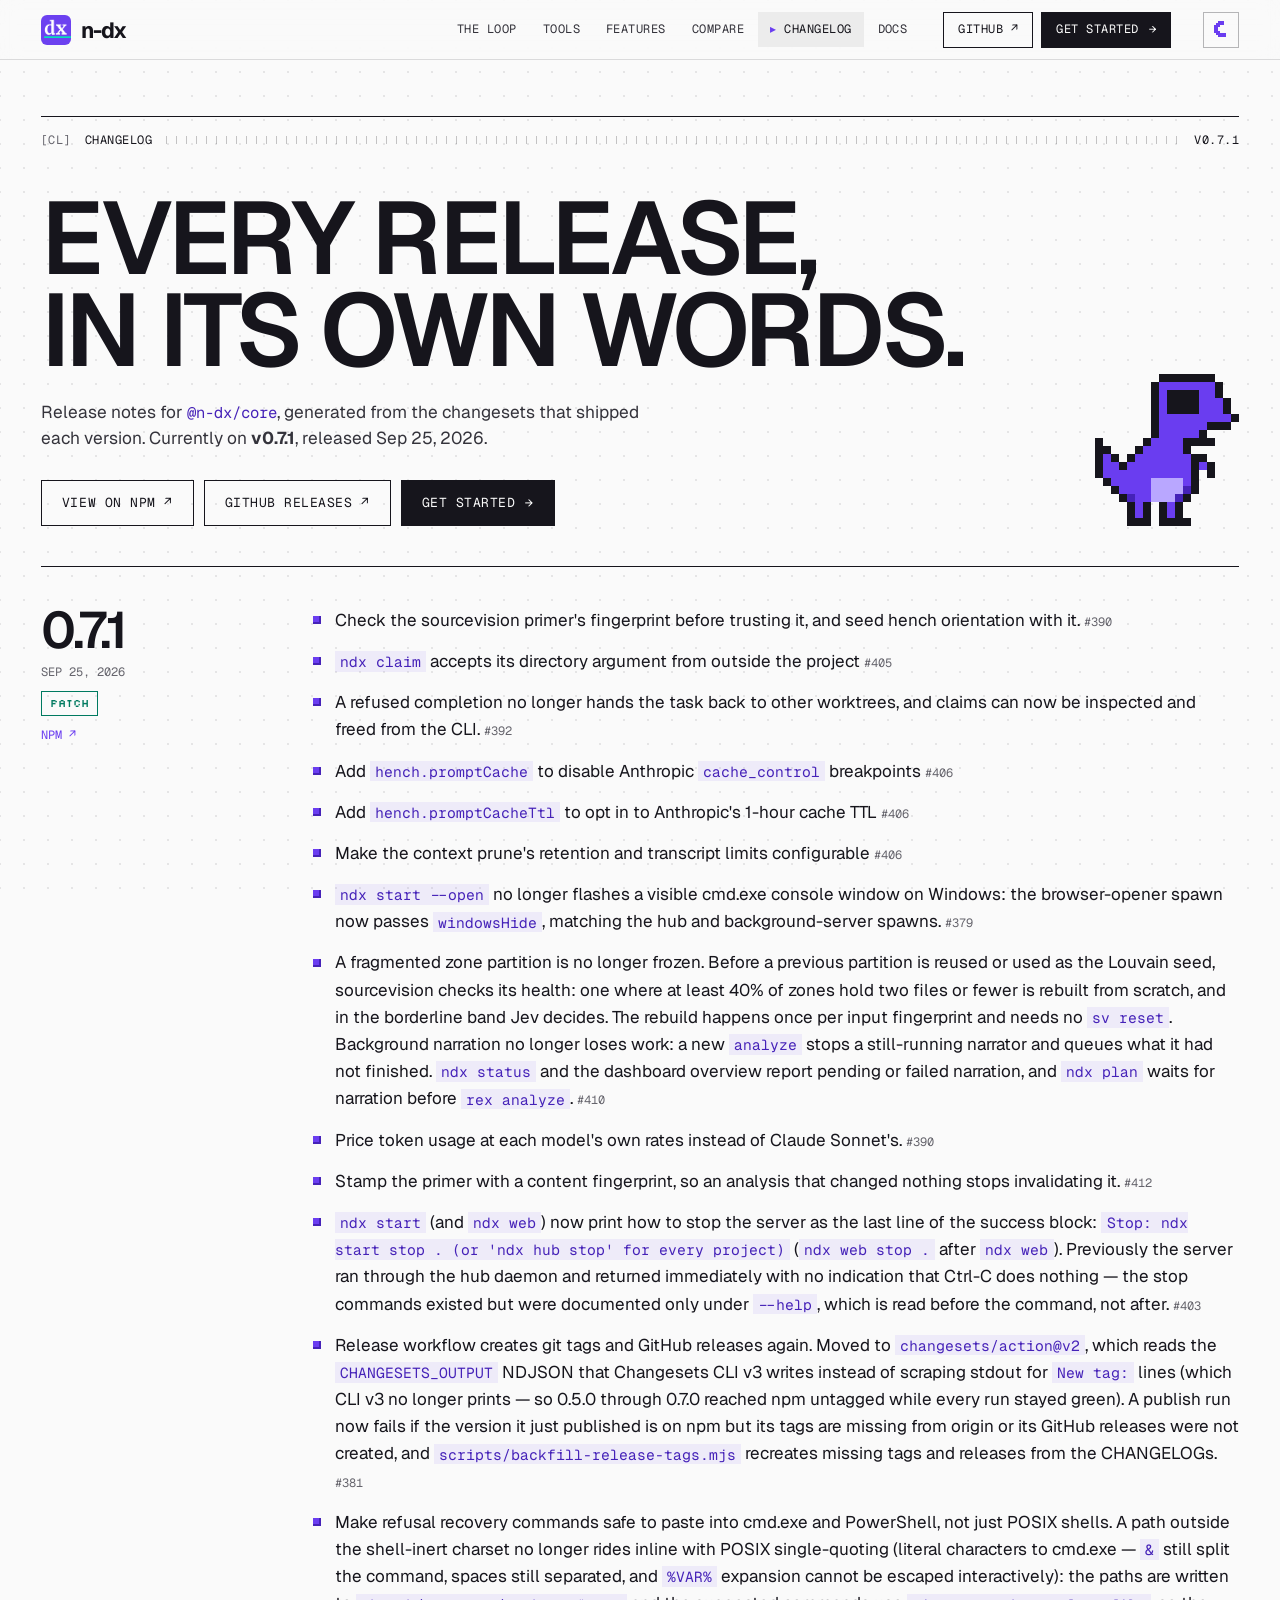
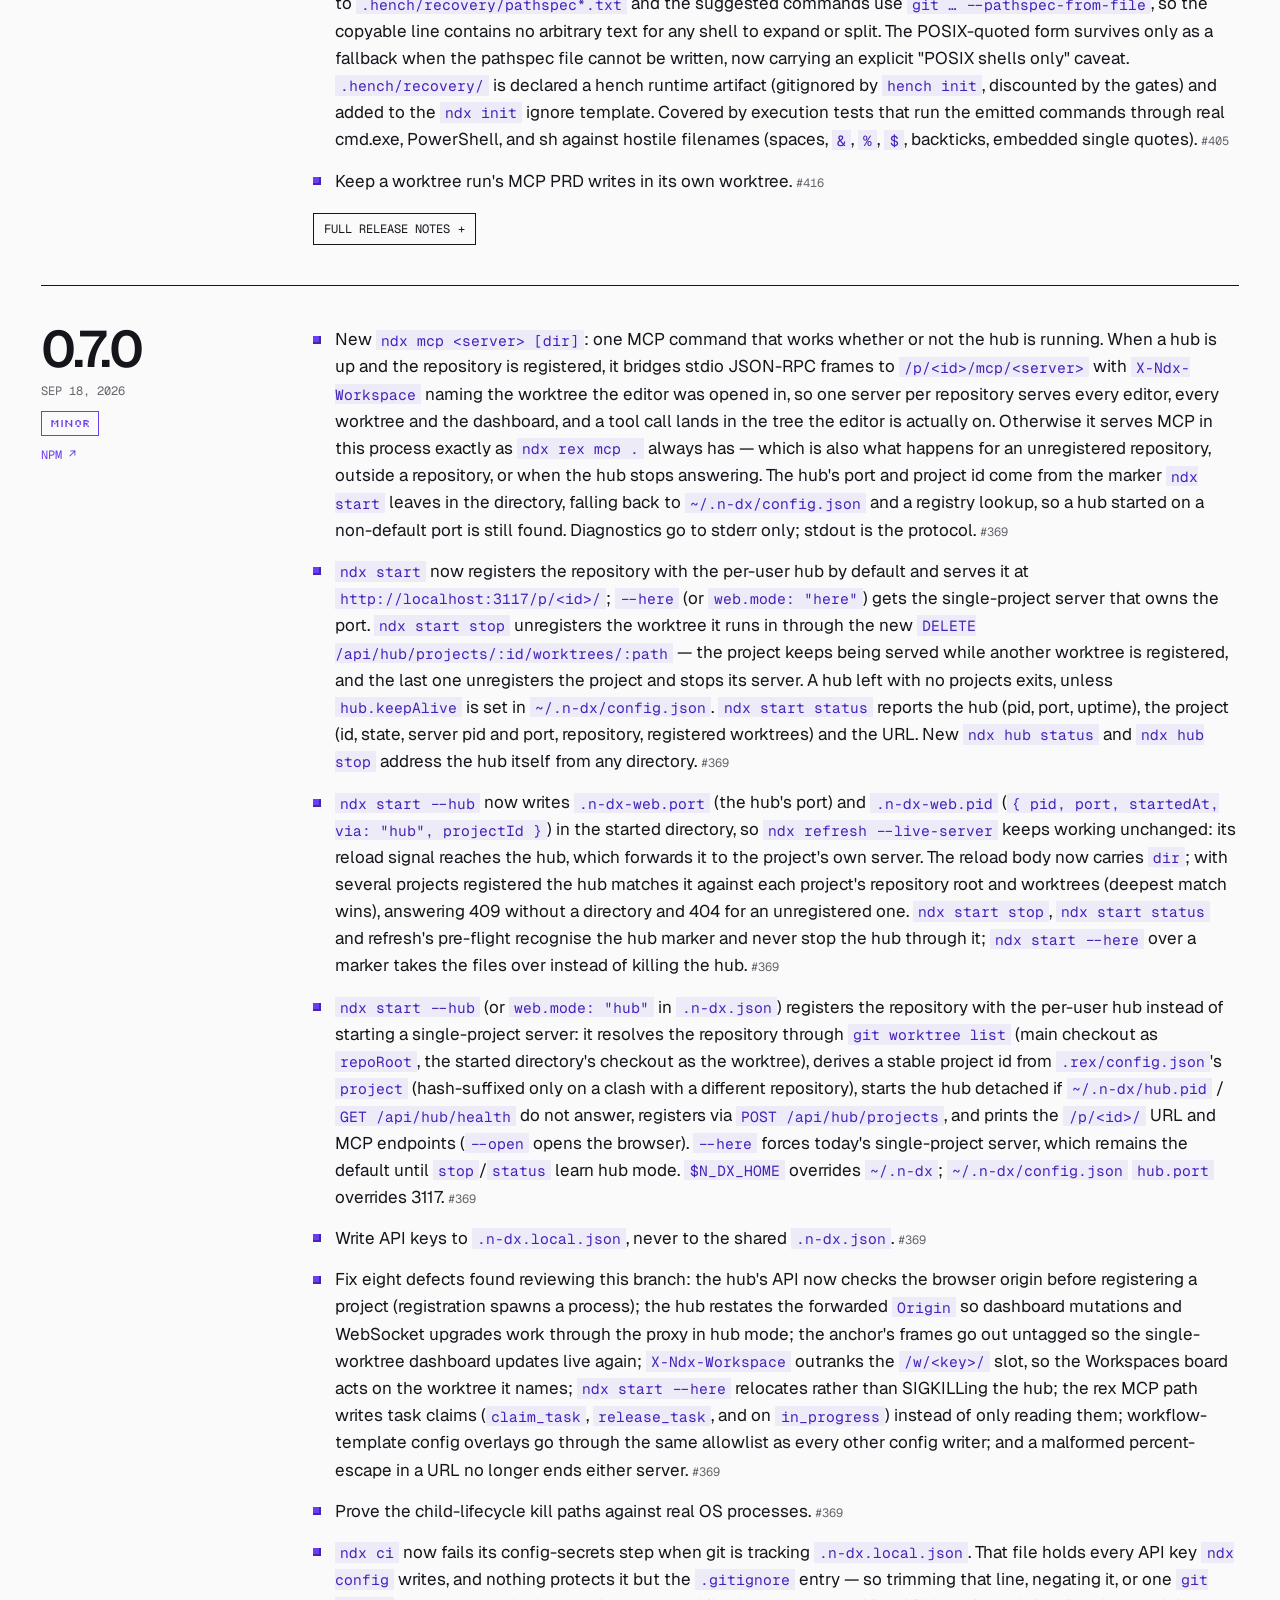
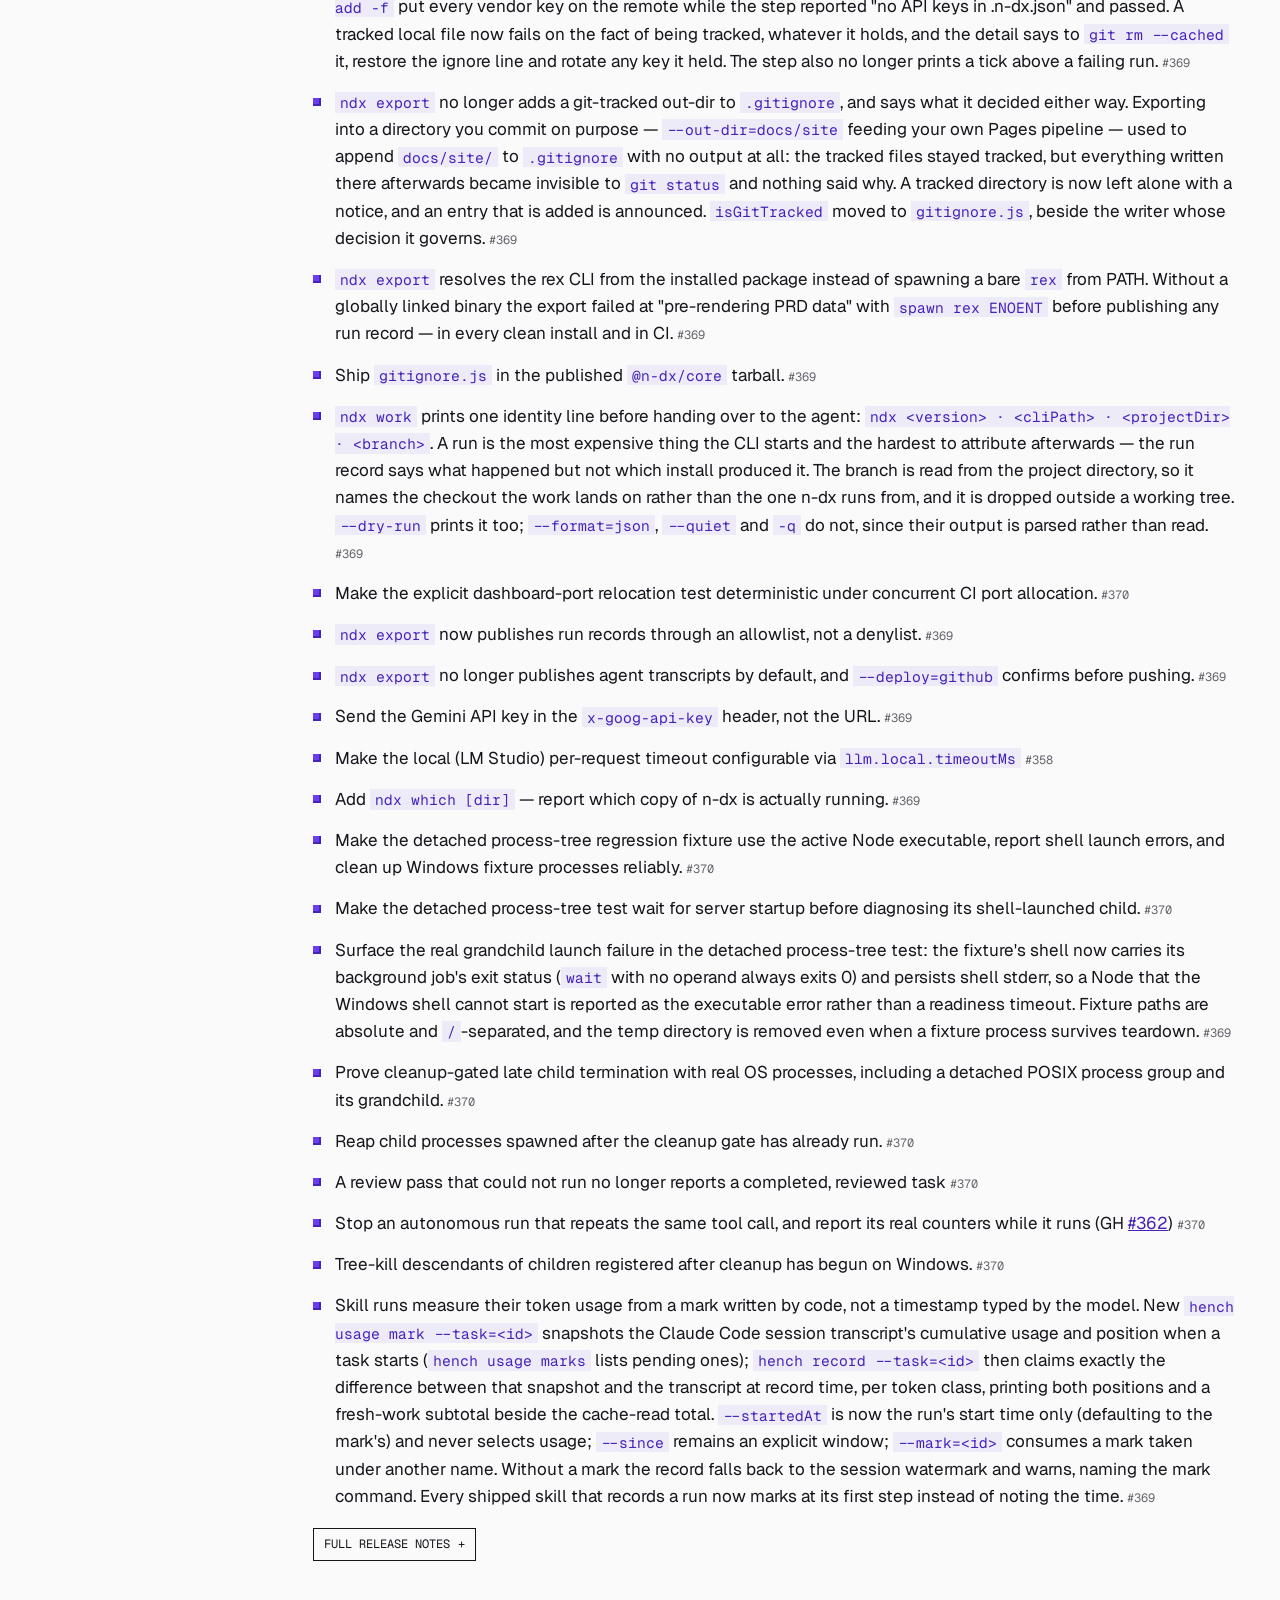
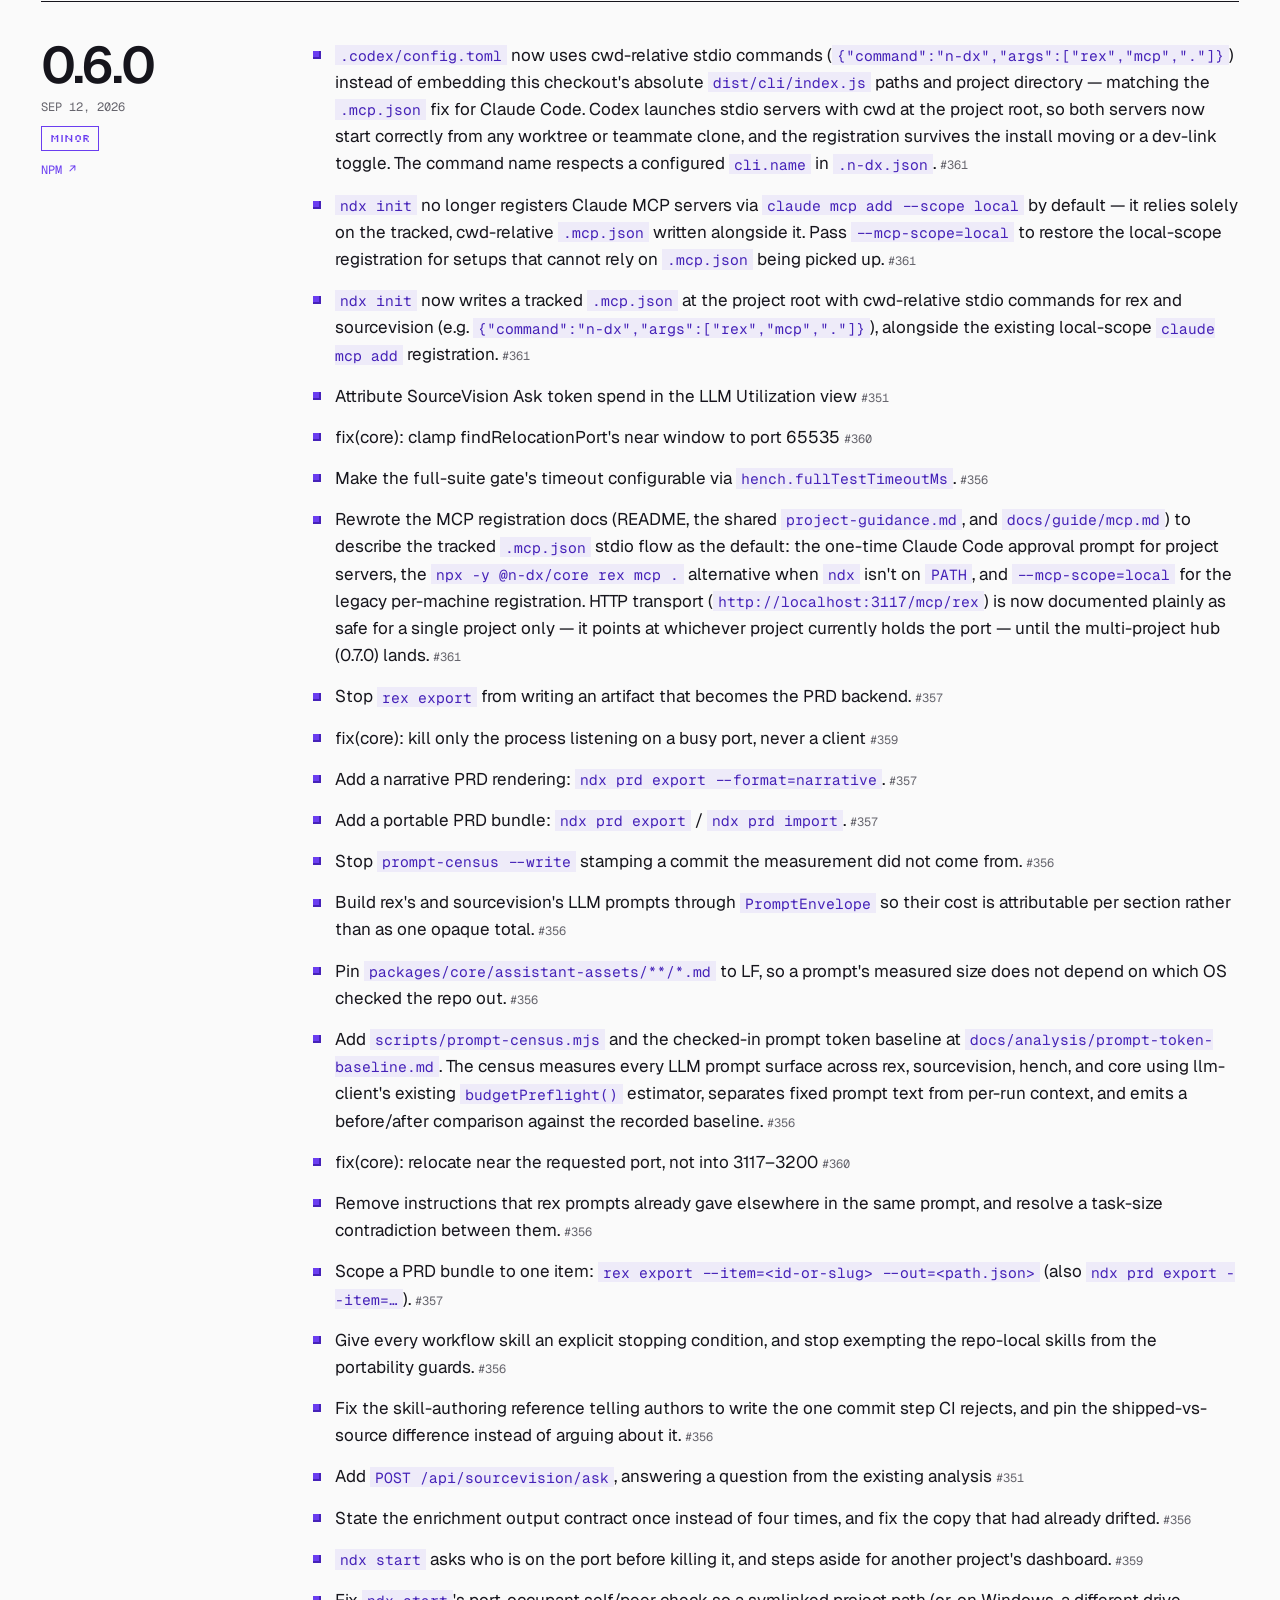
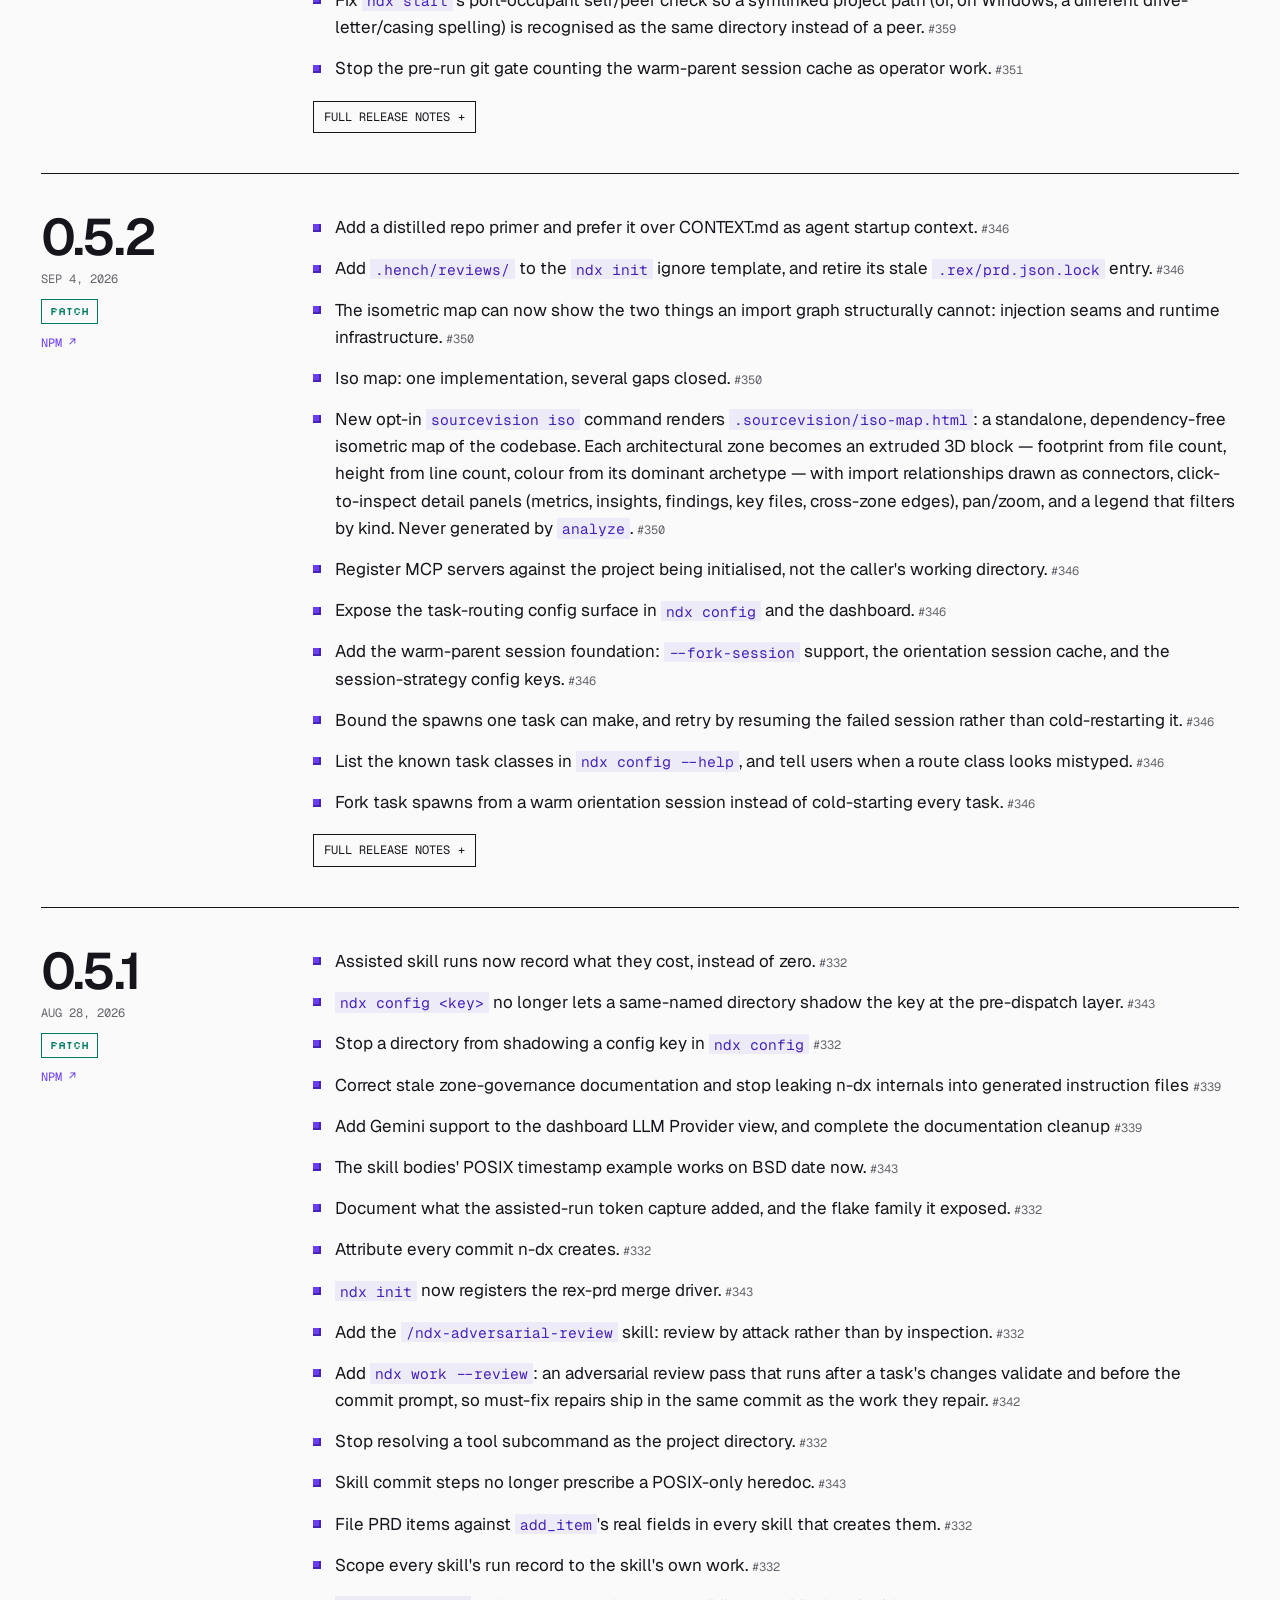
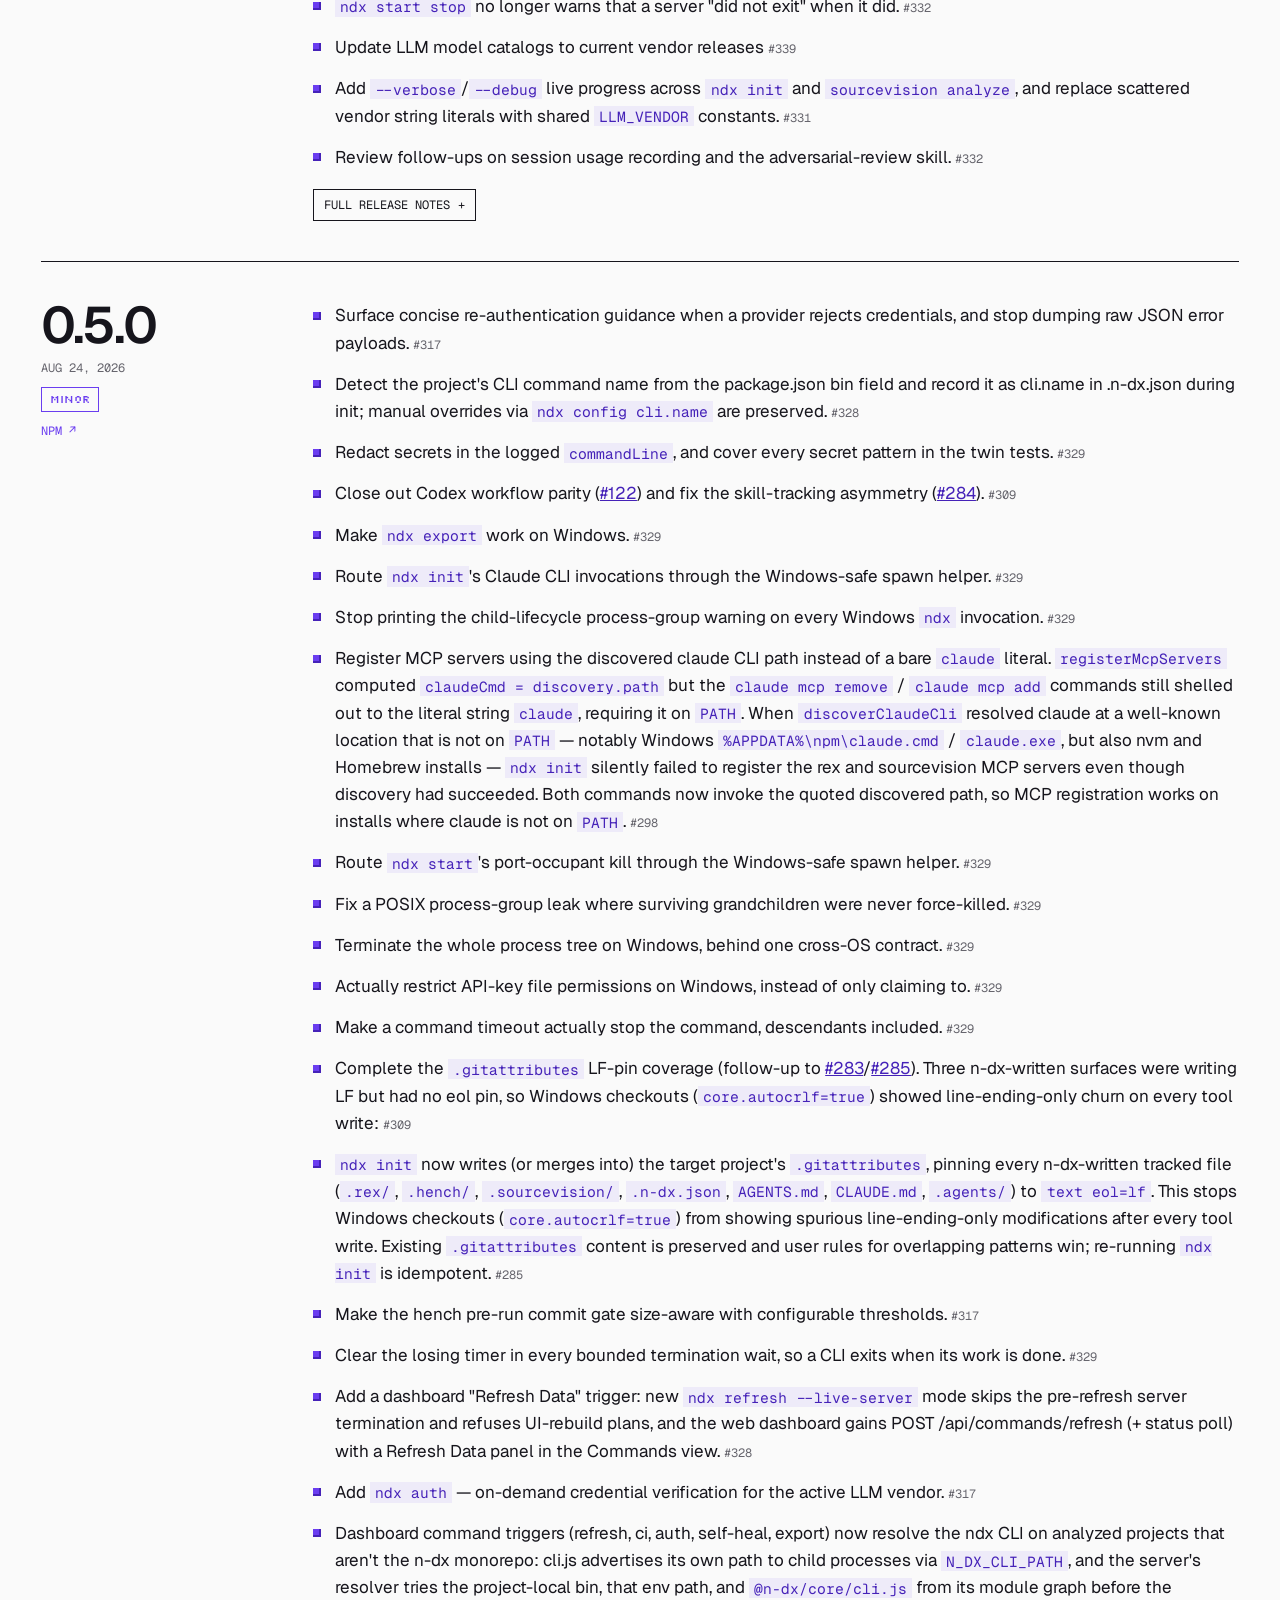
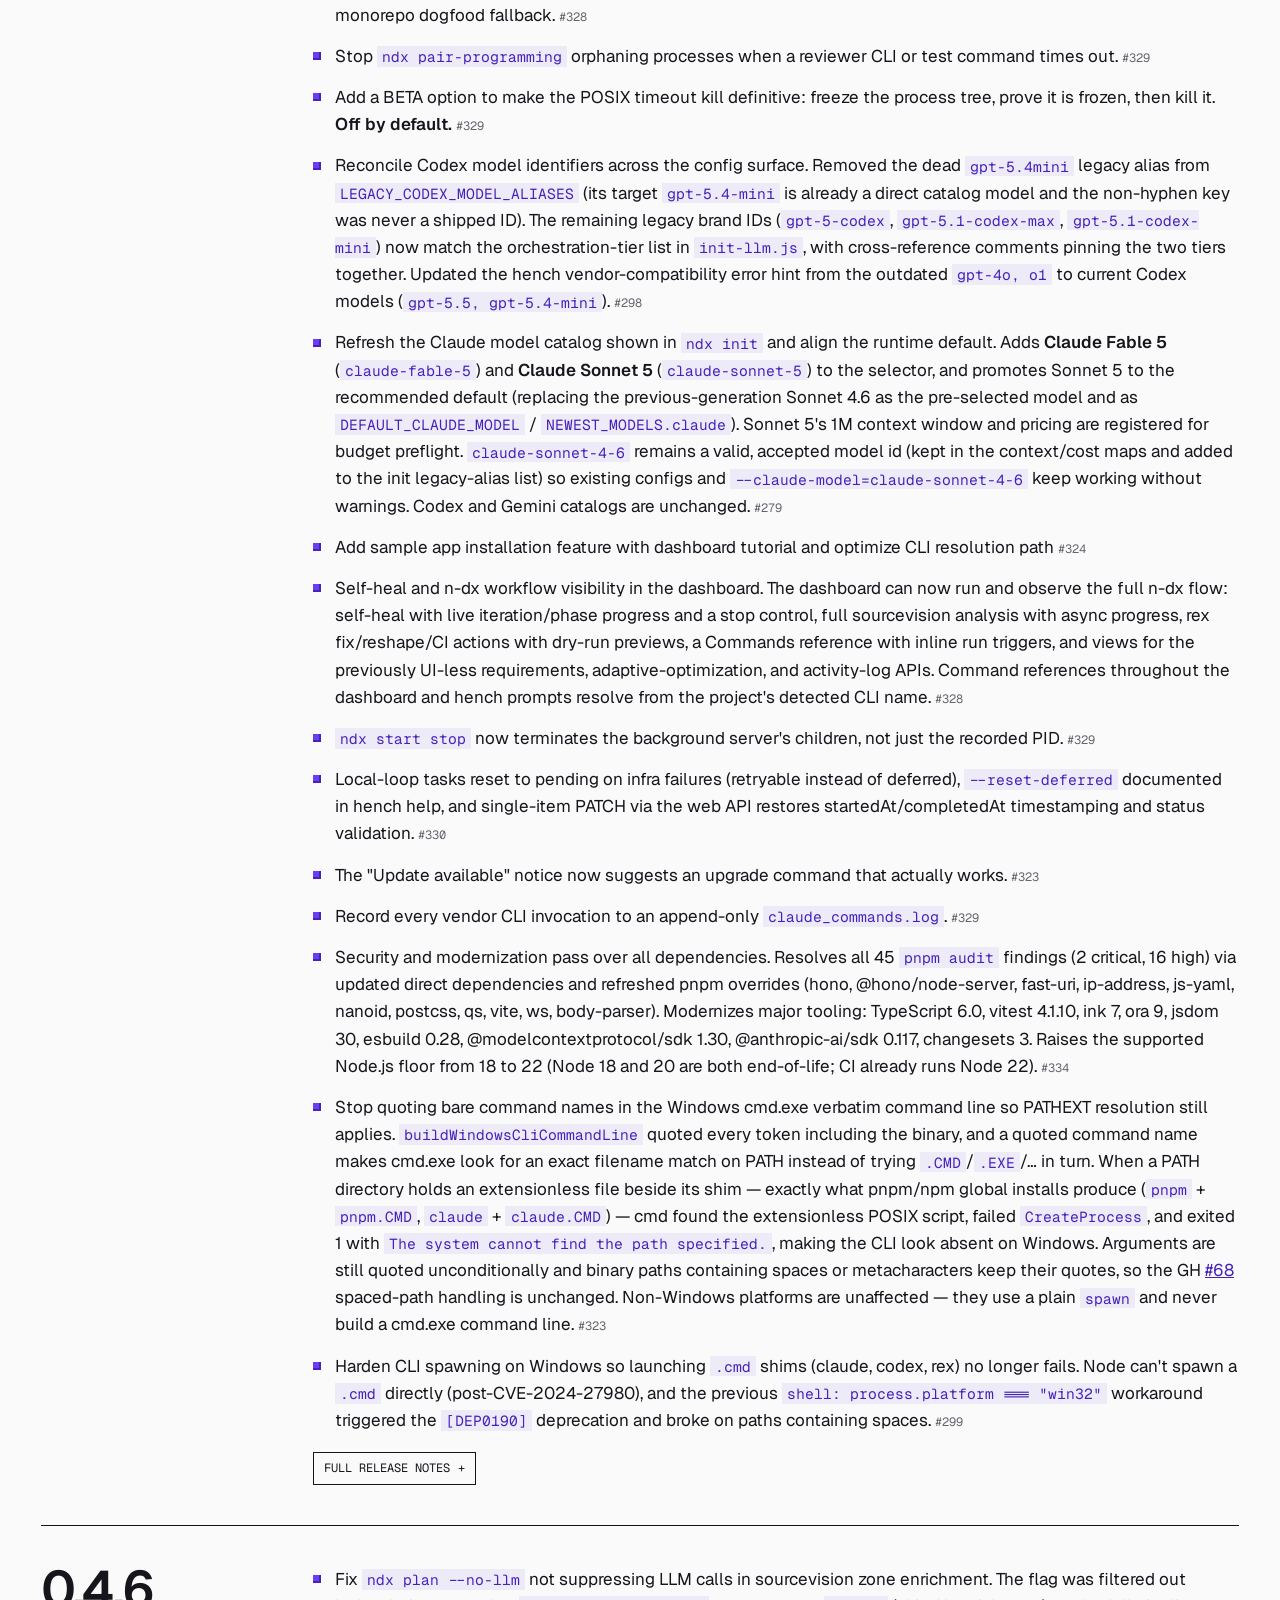
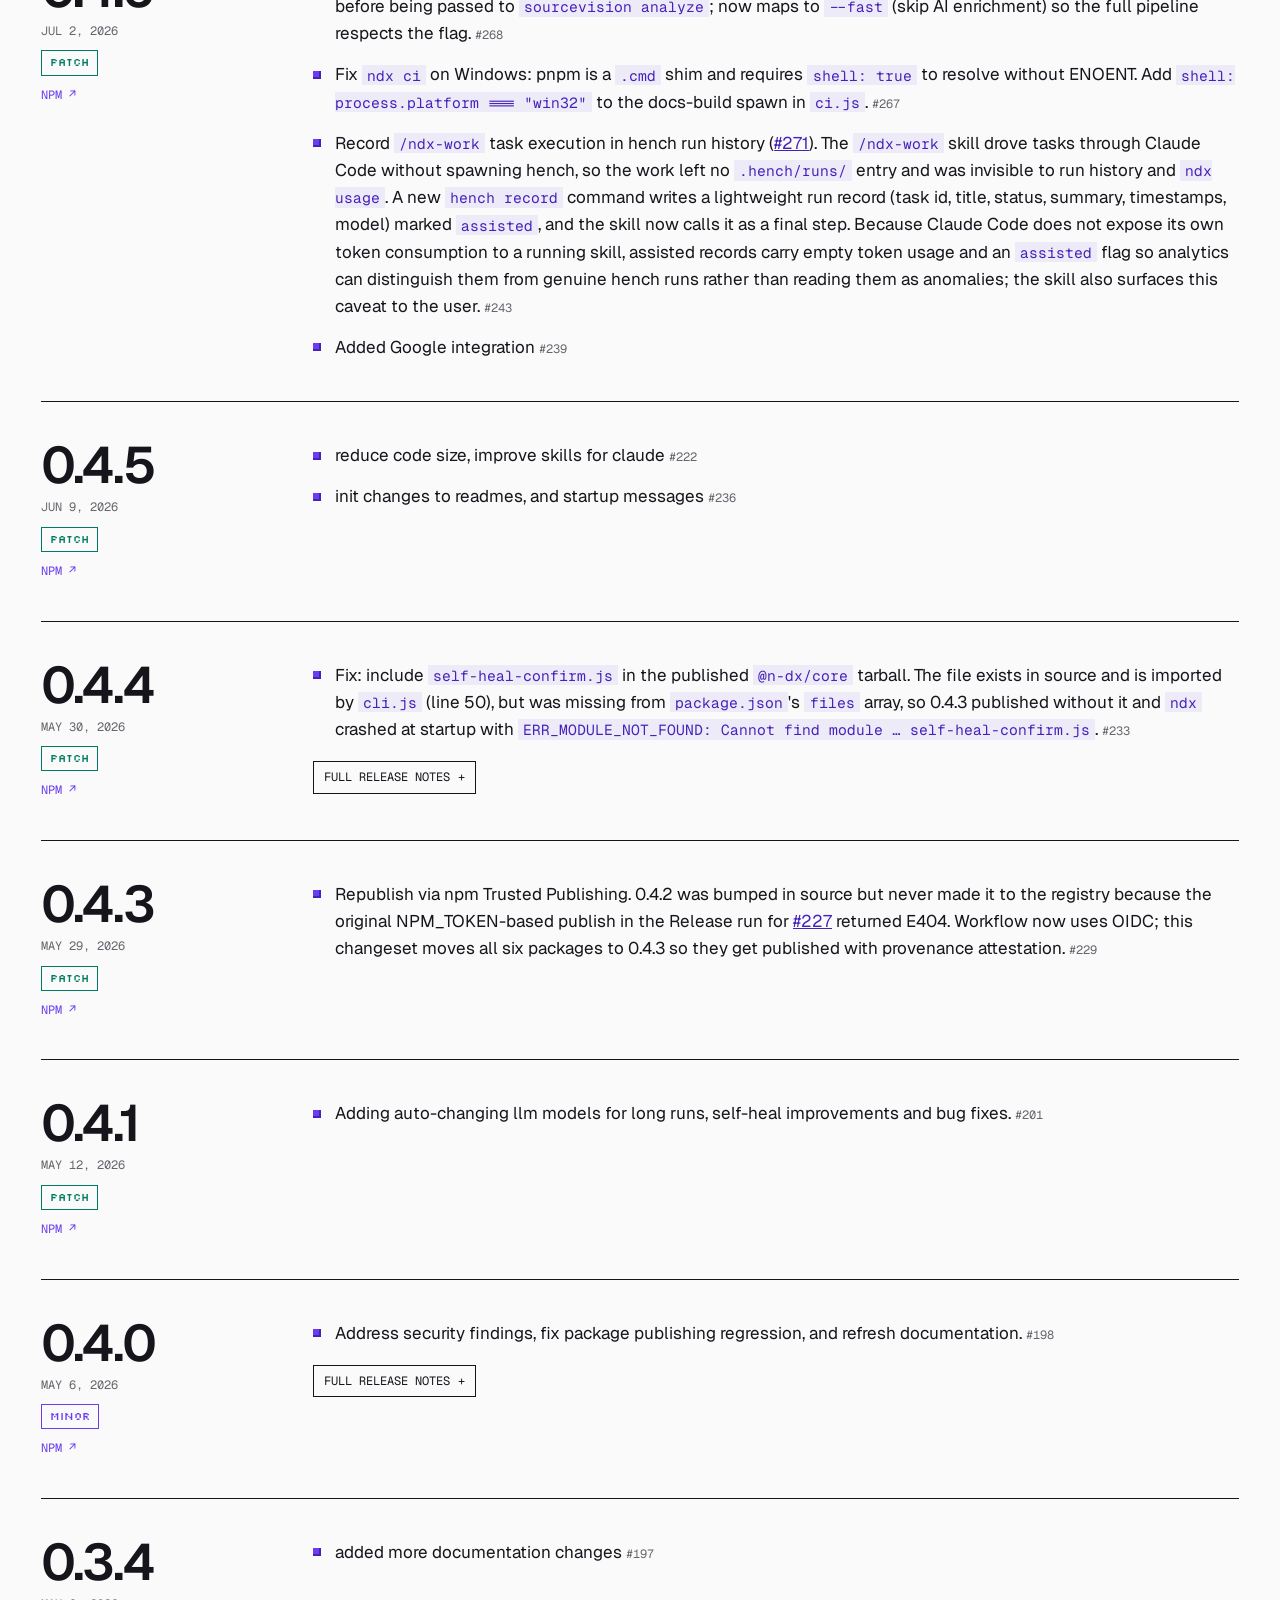
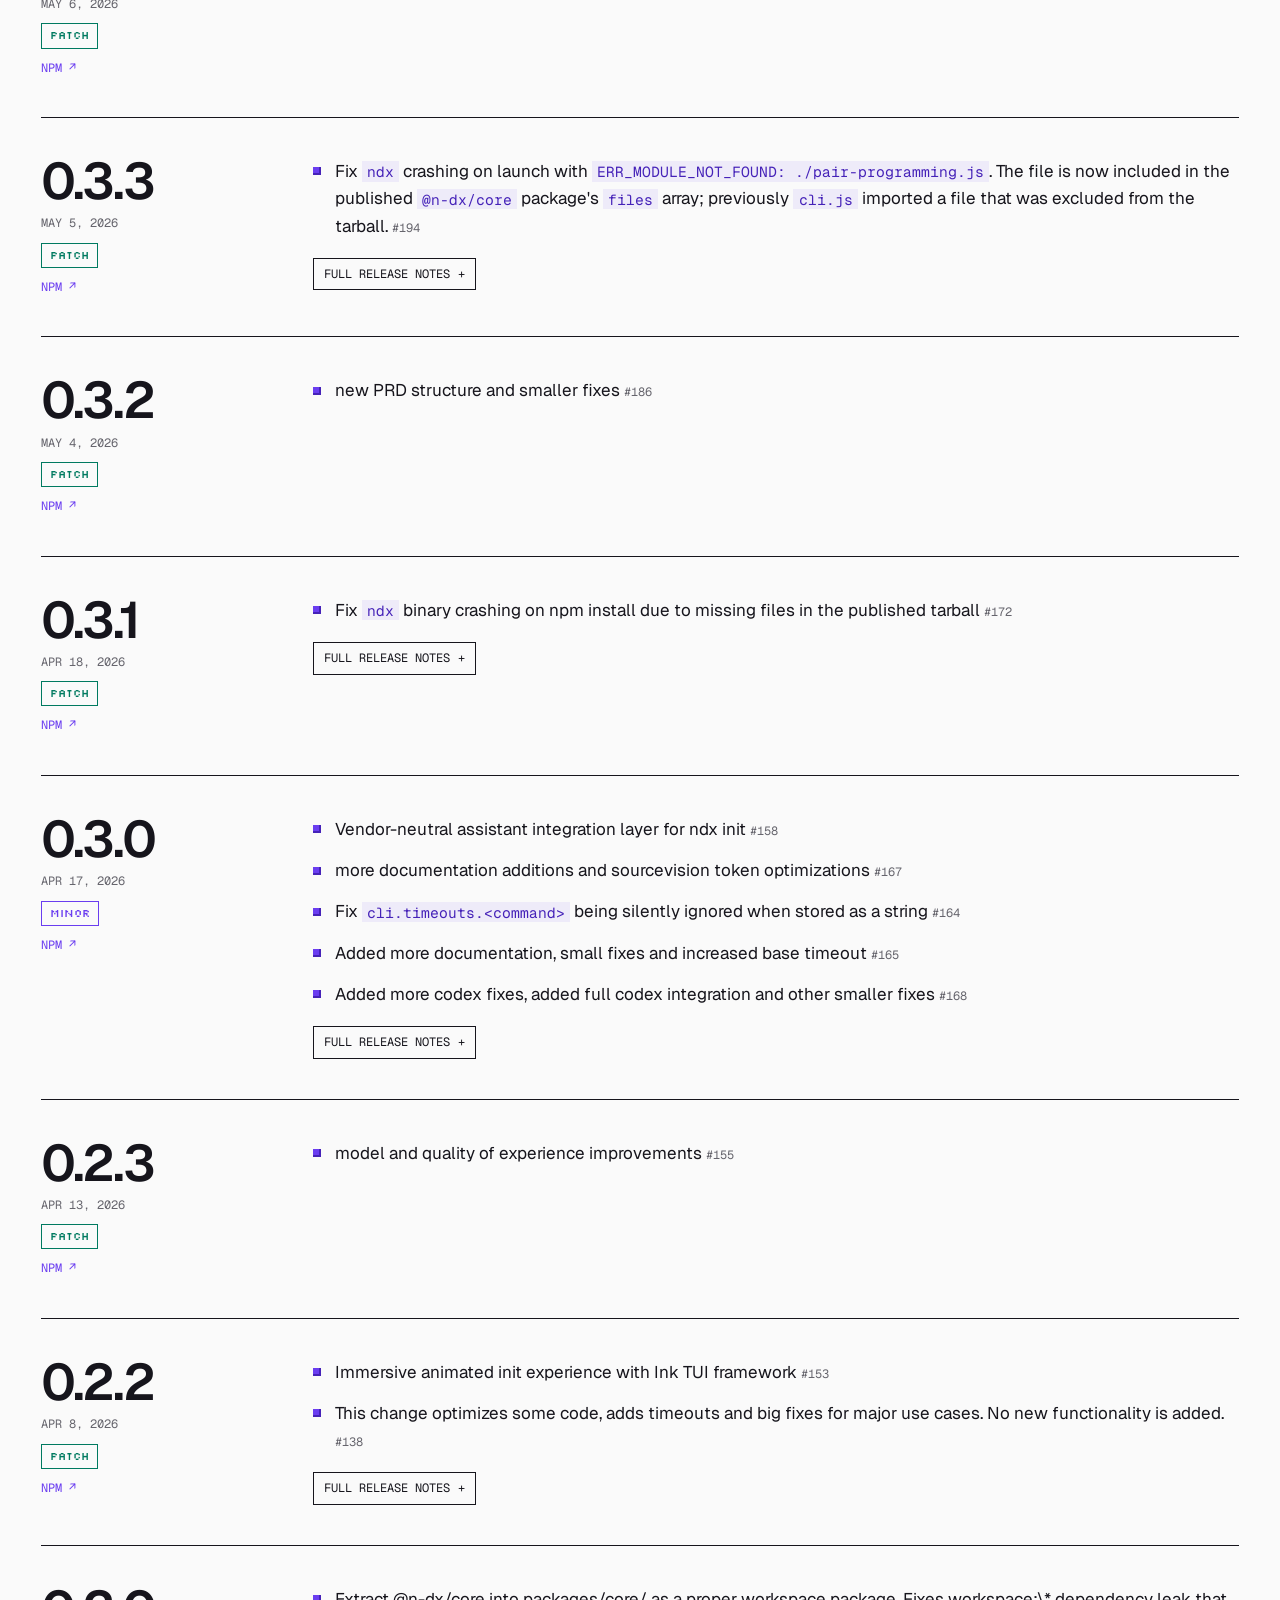
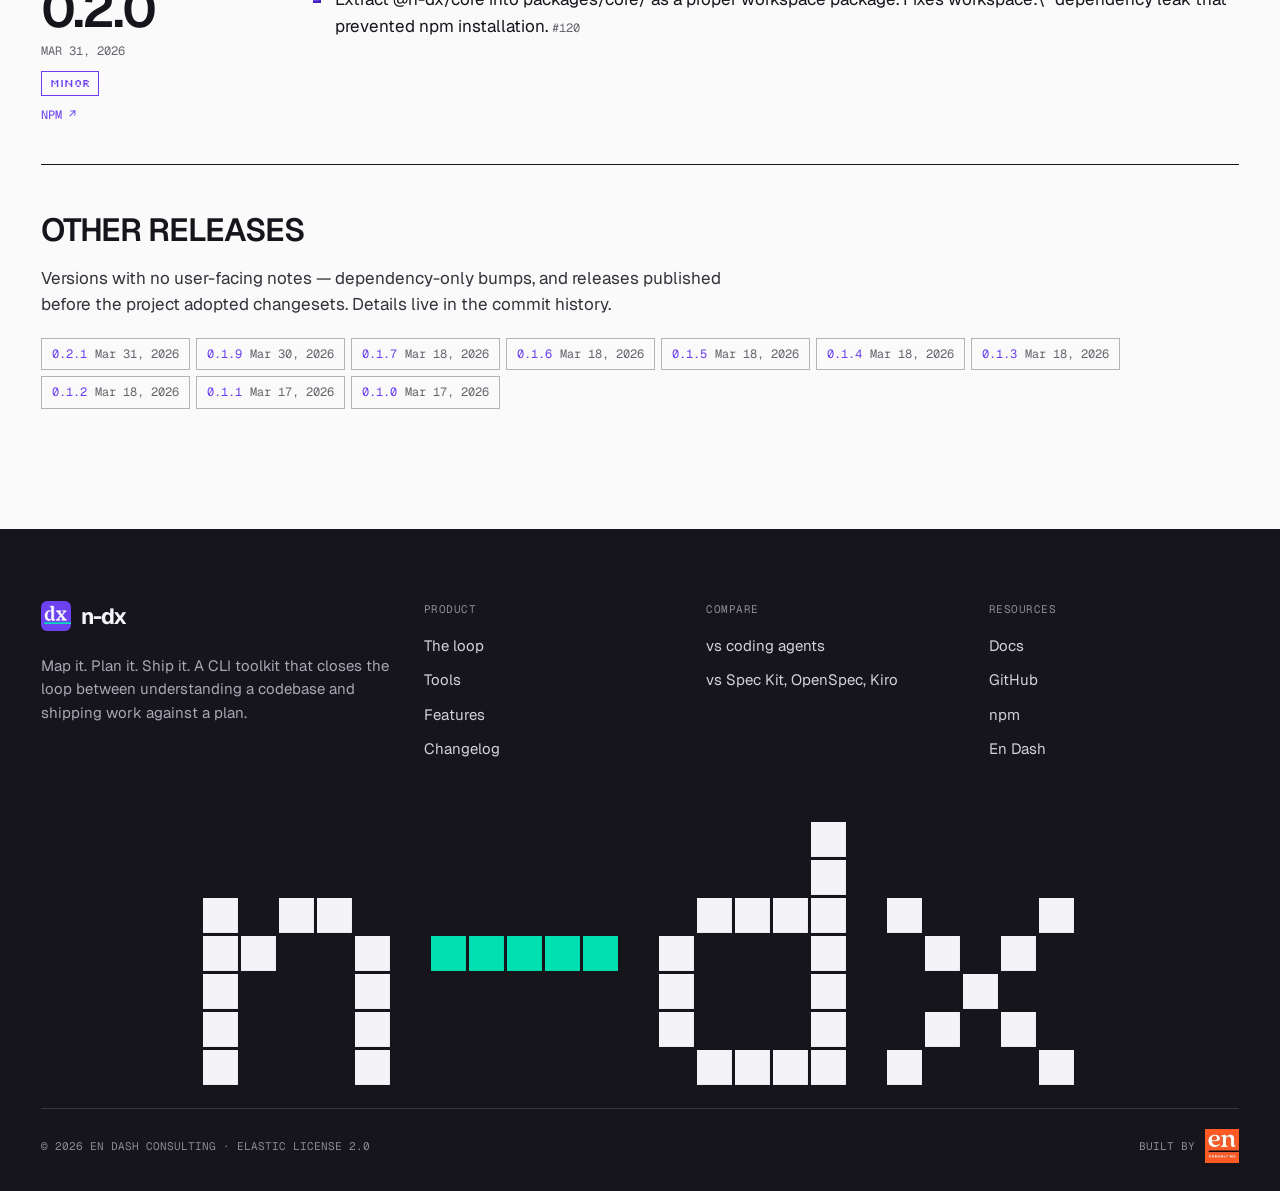
==== changelog/index.html @ 48e793cc "Add dark mode and replace the paper background with off-white Light theme is now neutral off-white (" ====
<!DOCTYPE html>
<html lang="en">
<head>
<script>
  // Apply a saved theme before first paint, so there is no flash of the other
  // one. With nothing saved, CSS follows prefers-color-scheme.
  try { var t = localStorage.getItem('ndx-theme'); if (t === 'light' || t === 'dark') document.documentElement.setAttribute('data-theme', t); } catch (e) {}
</script>
<script async src="https://www.googletagmanager.com/gtag/js?id=G-GD4SJX7TSY"></script>
<script>
  window.dataLayer = window.dataLayer || [];
  function gtag(){dataLayer.push(arguments);}
  gtag('js', new Date());
  gtag('config', 'G-GD4SJX7TSY');
</script>
<meta charset="UTF-8">
<meta name="viewport" content="width=device-width, initial-scale=1.0">
<title>Changelog — n-dx</title>
<meta name="description" content="Release notes for @n-dx/core. Latest: v0.7.1 — Check the sourcevision primer&#39;s fingerprint before trusting it, and seed hench orientation with it.">
<meta name="author" content="En Dash Consulting">
<meta name="robots" content="index, follow">
<link rel="canonical" href="https://n-dx.dev/changelog/">
<meta name="color-scheme" content="light dark">
<meta name="theme-color" content="#fafafa" media="(prefers-color-scheme: light)">
<meta name="theme-color" content="#0e0d13" media="(prefers-color-scheme: dark)">

<!-- Open Graph -->
<meta property="og:type" content="website">
<meta property="og:url" content="https://n-dx.dev/changelog/">
<meta property="og:title" content="Changelog — n-dx">
<meta property="og:description" content="Release notes for @n-dx/core. Latest: v0.7.1 — Check the sourcevision primer&#39;s fingerprint before trusting it, and seed hench orientation with it.">
<meta property="og:image" content="https://n-dx.dev/n-dx-logo.png">
<meta property="og:image:width" content="300">
<meta property="og:image:height" content="300">
<meta property="og:image:alt" content="n-dx logo">
<meta property="og:site_name" content="n-dx">

<!-- Twitter Card -->
<meta name="twitter:card" content="summary">
<meta name="twitter:title" content="Changelog — n-dx">
<meta name="twitter:description" content="Release notes for @n-dx/core. Latest: v0.7.1">
<meta name="twitter:image" content="https://n-dx.dev/n-dx-logo.png">
<meta name="twitter:image:alt" content="n-dx logo">

<link rel="preconnect" href="https://fonts.googleapis.com">
<link rel="preconnect" href="https://fonts.gstatic.com" crossorigin>
<link href="https://fonts.googleapis.com/css2?family=Geist:wght@400;500;600;700&family=Geist+Mono:wght@400;500&family=Silkscreen&display=swap" rel="stylesheet">
<link rel="icon" type="image/png" href="/n-dx-logo.png">
<link rel="apple-touch-icon" href="/n-dx-logo.png">
<link rel="stylesheet" href="/assets/css/site.css">
<script>document.documentElement.classList.add('js')</script>
<style>
  /* Changelog page. Tokens, nav, footer and badges come from /assets/css/site.css. */
  .cl-hero { padding: calc(var(--nav-h) + 56px) 0 40px; }
  .cl-hero-grid { display: grid; grid-template-columns: minmax(0, 1fr) auto; gap: 32px; align-items: end; margin-top: 28px; }
  .cl-hero h1 { font-size: clamp(3rem, 8vw, 7.4rem); }
  .cl-hero p { margin: 24px 0 0; }
  .cl-hero code { font-family: var(--f-mono); font-size: 0.9em; color: var(--purple-2); }
  .cl-hero-links { display: flex; gap: 10px; flex-wrap: wrap; margin-top: 28px; }
  .cl-hero-art { width: 184px; height: 152px; }
  .cl-main { padding-bottom: 120px; }
  .cl-release { display: grid; grid-template-columns: 240px minmax(0, 1fr); gap: 32px; padding: 40px 0; border-top: 1px solid var(--ink); scroll-margin-top: 80px; }
  .cl-release-head { display: flex; flex-direction: column; align-items: flex-start; gap: 10px; position: sticky; top: calc(var(--nav-h) + 20px); align-self: start; }
  .cl-version { font-family: var(--f-display); font-size: clamp(2.4rem, 4vw, 3.6rem); font-weight: 600; letter-spacing: -0.045em; line-height: 0.9; }
  .cl-version a { text-decoration: none; }
  .cl-version a:hover { color: var(--purple); }
  .cl-date { font-family: var(--f-mono); font-size: 12px; text-transform: uppercase; color: var(--mute); }
  .cl-npm-link { font-family: var(--f-mono); font-size: 12px; text-transform: uppercase; text-decoration: none; color: var(--purple); }
  .cl-npm-link:hover { text-decoration: underline; }
  .cl-changes { list-style: none; margin: 0; padding: 0; display: flex; flex-direction: column; gap: 14px; }
  .cl-changes > li { position: relative; padding-left: 22px; line-height: 1.6; }
  .cl-changes > li::before { content: ''; position: absolute; left: 0; top: 0.55em; width: 8px; height: 8px; background: var(--purple); box-shadow: inset -2px -2px 0 var(--purple-2); }
  .cl-pr { font-family: var(--f-mono); font-size: 12px; color: var(--mute); text-decoration: none; white-space: nowrap; }
  .cl-pr:hover { color: var(--purple); }
  .cl-release-body code { font-family: var(--f-mono); font-size: 0.86em; background: var(--tint); color: var(--purple-2); padding: 0.05em 0.35em; }
  .cl-release-body a:not(.cl-pr) { color: var(--purple-2); }
  .cl-release-body strong { font-weight: 600; }
  .cl-release-body p { margin: 0; }
  .cl-release-body p + p { margin-top: 12px; }
  .cl-note + .cl-note { margin-top: 22px; padding-top: 22px; border-top: 1px dashed var(--line-2); }
  .cl-note-lead { font-weight: 600; }
  .cl-sublist { list-style: none; margin: 12px 0 0; padding: 0; display: flex; flex-direction: column; gap: 8px; color: var(--ink-2); }
  .cl-sublist li { position: relative; padding-left: 18px; font-size: 15.5px; }
  .cl-sublist li::before { content: ''; position: absolute; left: 0; top: 0.6em; width: 6px; height: 6px; background: var(--teal-ink); }
  .cl-code { margin: 14px 0 0; padding: 14px 16px; background: var(--crt); color: var(--crt-text); overflow-x: auto; font-size: 12.5px; line-height: 1.6; }
  .cl-code code { background: none !important; color: inherit !important; padding: 0 !important; white-space: pre; }
  .cl-detail { margin-top: 18px; }
  .cl-detail summary { display: inline-flex; gap: 8px; align-items: center; cursor: pointer; list-style: none; font-family: var(--f-mono); font-size: 12px; text-transform: uppercase; padding: 6px 10px; border: 1px solid var(--ink); }
  .cl-detail summary::-webkit-details-marker { display: none; }
  .cl-detail summary::after { content: '+'; }
  .cl-detail[open] summary::after { content: '−'; }
  .cl-detail summary:hover { background: var(--ink); color: var(--paper); }
  .cl-detail-body { margin-top: 18px; padding: 20px; background: var(--paper-2); border-left: 3px solid var(--purple); color: var(--ink-2); }
  .cl-early { border-top: 1px solid var(--ink); padding-top: 40px; }
  .cl-early h2 { font-family: var(--f-display); text-transform: uppercase; letter-spacing: -0.03em; font-size: 2rem; }
  .cl-early p { color: var(--ink-2); max-width: 40em; margin: 10px 0 20px; }
  .cl-early-grid { list-style: none; margin: 0; padding: 0; display: flex; flex-wrap: wrap; gap: 6px; }
  .cl-early-grid a { display: inline-flex; gap: 8px; font-family: var(--f-mono); font-size: 12px; text-decoration: none; border: 1px solid var(--line-2); padding: 6px 10px; }
  .cl-early-grid a:hover { border-color: var(--ink); background: var(--paper-2); }
  .cl-early-grid .v { color: var(--purple); }
  .cl-early-grid .d { color: var(--mute); }
  @media (max-width: 800px) {
    .cl-hero-grid { grid-template-columns: 1fr; }
    .cl-hero-art { display: none; }
    .cl-release { grid-template-columns: 1fr; gap: 18px; }
    .cl-release-head { position: static; flex-direction: row; flex-wrap: wrap; align-items: center; }
  }
</style>
</head>
<body>

<a href="#main-content" class="skip-link">Skip to content</a>

<nav class="nav" aria-label="Main">
  <a href="/" class="logo" aria-label="n-dx home">
    <img src="/n-dx-logo.png" alt="" width="30" height="30">
    <span class="logo-word">n-dx</span>
  </a>
  <button class="nav-toggle" type="button" aria-label="Menu" aria-expanded="false" aria-controls="nav-menu"><span></span><span></span><span></span></button>
  <div class="nav-menu" id="nav-menu">
    <ul class="nav-links">
      <li><a href="/#loop">The loop</a></li>
      <li><a href="/#tools">Tools</a></li>
      <li><a href="/#features">Features</a></li>
      <li><a href="/#compare">Compare</a></li>
      <li><a href="/changelog/" aria-current="page">Changelog</a></li>
      <li><a href="https://docs.n-dx.dev" target="_blank" rel="noopener noreferrer">Docs</a></li>
    </ul>
    <div class="nav-cta">
      <a class="btn btn-ghost btn-sm" href="https://github.com/en-dash-consulting/n-dx" target="_blank" rel="noopener noreferrer">GitHub ↗</a>
      <a class="btn btn-sm" href="/#install">Get started <span class="arr">→</span></a>
    </div>
  </div>
  <button class="theme-toggle" type="button" aria-label="Switch theme">
    <canvas class="i-moon" data-sprite="moon" data-scale="2" aria-hidden="true"></canvas>
    <canvas class="i-sun" data-sprite="sun" data-scale="2" aria-hidden="true"></canvas>
  </button>
</nav>

<header class="cl-hero">
  <div class="wrap">
    <div class="bar"><span class="idx">CL</span><span>Changelog</span><span class="ticks"></span><span>v0.7.1</span></div>
    <div class="cl-hero-grid">
      <div>
        <h1 class="display" data-reveal>Every release,<br>in its own words.</h1>
        <p class="lede">
          Release notes for <code>@n-dx/core</code>, generated from the changesets that shipped each
          version. Currently on <strong>v0.7.1</strong>, released Sep 25, 2026.
        </p>
        <div class="cl-hero-links">
          <a href="https://www.npmjs.com/package/@n-dx/core" target="_blank" rel="noopener noreferrer" class="btn btn-ghost">View on npm ↗</a>
          <a href="https://github.com/en-dash-consulting/n-dx/releases" target="_blank" rel="noopener noreferrer" class="btn btn-ghost">GitHub releases ↗</a>
          <a href="/#install" class="btn">Get started <span class="arr">→</span></a>
        </div>
      </div>
      <canvas class="cl-hero-art" data-sprite="rex_idle0" data-frames="rex_idle0,rex_idle0,rex_idle0,rex_idle1" data-fps="3" data-scale="8" aria-hidden="true"></canvas>
    </div>
  </div>
</header>
<main id="main-content" class="cl-main wrap">
<article class="cl-release" id="v0-7-1">
        <header class="cl-release-head">
          <h2 class="cl-version">
            <a href="#v0-7-1" aria-label="Permalink to 0.7.1">0.7.1</a>
          </h2>
          <time class="cl-date" datetime="2026-09-25T17:48:19.243Z">Sep 25, 2026</time>
          <span class="cl-release-bump patch">Patch</span>
          <a class="cl-npm-link" href="https://www.npmjs.com/package/@n-dx/core/v/0.7.1" target="_blank" rel="noopener noreferrer">npm ↗</a>
        </header>
        <div class="cl-release-body">
          <ul class="cl-changes" role="list">
            <li>Check the sourcevision primer&#39;s fingerprint before trusting it, and seed hench orientation with it. <a class="cl-pr" href="https://github.com/en-dash-consulting/n-dx/pull/390" target="_blank" rel="noopener noreferrer">#390</a></li>
            <li><code>ndx claim</code> accepts its directory argument from outside the project <a class="cl-pr" href="https://github.com/en-dash-consulting/n-dx/pull/405" target="_blank" rel="noopener noreferrer">#405</a></li>
            <li>A refused completion no longer hands the task back to other worktrees, and claims can now be inspected and freed from the CLI. <a class="cl-pr" href="https://github.com/en-dash-consulting/n-dx/pull/392" target="_blank" rel="noopener noreferrer">#392</a></li>
            <li>Add <code>hench.promptCache</code> to disable Anthropic <code>cache_control</code> breakpoints <a class="cl-pr" href="https://github.com/en-dash-consulting/n-dx/pull/406" target="_blank" rel="noopener noreferrer">#406</a></li>
            <li>Add <code>hench.promptCacheTtl</code> to opt in to Anthropic&#39;s 1-hour cache TTL <a class="cl-pr" href="https://github.com/en-dash-consulting/n-dx/pull/406" target="_blank" rel="noopener noreferrer">#406</a></li>
            <li>Make the context prune&#39;s retention and transcript limits configurable <a class="cl-pr" href="https://github.com/en-dash-consulting/n-dx/pull/406" target="_blank" rel="noopener noreferrer">#406</a></li>
            <li><code>ndx start --open</code> no longer flashes a visible cmd.exe console window on Windows: the browser-opener spawn now passes <code>windowsHide</code>, matching the hub and background-server spawns. <a class="cl-pr" href="https://github.com/en-dash-consulting/n-dx/pull/379" target="_blank" rel="noopener noreferrer">#379</a></li>
            <li>A fragmented zone partition is no longer frozen. Before a previous partition is reused or used as the Louvain seed, sourcevision checks its health: one where at least 40% of zones hold two files or fewer is rebuilt from scratch, and in the borderline band Jev decides. The rebuild happens once per input fingerprint and needs no <code>sv reset</code>. Background narration no longer loses work: a new <code>analyze</code> stops a still-running narrator and queues what it had not finished. <code>ndx status</code> and the dashboard overview report pending or failed narration, and <code>ndx plan</code> waits for narration before <code>rex analyze</code>. <a class="cl-pr" href="https://github.com/en-dash-consulting/n-dx/pull/410" target="_blank" rel="noopener noreferrer">#410</a></li>
            <li>Price token usage at each model&#39;s own rates instead of Claude Sonnet&#39;s. <a class="cl-pr" href="https://github.com/en-dash-consulting/n-dx/pull/390" target="_blank" rel="noopener noreferrer">#390</a></li>
            <li>Stamp the primer with a content fingerprint, so an analysis that changed nothing stops invalidating it. <a class="cl-pr" href="https://github.com/en-dash-consulting/n-dx/pull/412" target="_blank" rel="noopener noreferrer">#412</a></li>
            <li><code>ndx start</code> (and <code>ndx web</code>) now print how to stop the server as the last line of the success block: <code>Stop: ndx start stop .   (or &#39;ndx hub stop&#39; for every project)</code> (<code>ndx web stop .</code> after <code>ndx web</code>). Previously the server ran through the hub daemon and returned immediately with no indication that Ctrl-C does nothing — the stop commands existed but were documented only under <code>--help</code>, which is read before the command, not after. <a class="cl-pr" href="https://github.com/en-dash-consulting/n-dx/pull/403" target="_blank" rel="noopener noreferrer">#403</a></li>
            <li>Release workflow creates git tags and GitHub releases again. Moved to <code>changesets/action@v2</code>, which reads the <code>CHANGESETS_OUTPUT</code> NDJSON that Changesets CLI v3 writes instead of scraping stdout for <code>New tag:</code> lines (which CLI v3 no longer prints — so 0.5.0 through 0.7.0 reached npm untagged while every run stayed green). A publish run now fails if the version it just published is on npm but its tags are missing from origin or its GitHub releases were not created, and <code>scripts/backfill-release-tags.mjs</code> recreates missing tags and releases from the CHANGELOGs. <a class="cl-pr" href="https://github.com/en-dash-consulting/n-dx/pull/381" target="_blank" rel="noopener noreferrer">#381</a></li>
            <li>Make refusal recovery commands safe to paste into cmd.exe and PowerShell, not just POSIX shells. A path outside the shell-inert charset no longer rides inline with POSIX single-quoting (literal characters to cmd.exe — <code>&amp;</code> still split the command, spaces still separated, and <code>%VAR%</code> expansion cannot be escaped interactively): the paths are written to <code>.hench/recovery/pathspec*.txt</code> and the suggested commands use <code>git … --pathspec-from-file</code>, so the copyable line contains no arbitrary text for any shell to expand or split. The POSIX-quoted form survives only as a fallback when the pathspec file cannot be written, now carrying an explicit &quot;POSIX shells only&quot; caveat. <code>.hench/recovery/</code> is declared a hench runtime artifact (gitignored by <code>hench init</code>, discounted by the gates) and added to the <code>ndx init</code> ignore template. Covered by execution tests that run the emitted commands through real cmd.exe, PowerShell, and sh against hostile filenames (spaces, <code>&amp;</code>, <code>%</code>, <code>$</code>, backticks, embedded single quotes). <a class="cl-pr" href="https://github.com/en-dash-consulting/n-dx/pull/405" target="_blank" rel="noopener noreferrer">#405</a></li>
            <li>Keep a worktree run&#39;s MCP PRD writes in its own worktree. <a class="cl-pr" href="https://github.com/en-dash-consulting/n-dx/pull/416" target="_blank" rel="noopener noreferrer">#416</a></li>
          </ul>
          <details class="cl-detail"><summary>Full release notes</summary><div class="cl-detail-body"><div class="cl-note"><p class="cl-note-lead">Check the sourcevision primer&#39;s fingerprint before trusting it, and seed hench orientation with it.</p><p><code>ndx work</code> preferred <code>.sourcevision/PRIMER.md</code> over CONTEXT.md whenever the file existed, with no freshness check — so a primer left behind by an earlier analysis was served to every task as current. It is now used only when the fingerprint it was stamped with matches the current <code>manifest.json</code>; a stale, unstamped, or empty primer falls back to CONTEXT.md.</p><p>hench&#39;s orientation session now starts from that same primer instead of rediscovering the repo layout with an LLM, and asks the session to confirm and correct it rather than explore from zero. A primer that fails the fingerprint check is ignored, so orientation never inherits a stale description.</p><p>hench&#39;s warm-parent session cache now keys on the same fingerprint as the primer check. Before, hench joined the manifest fields with a NUL byte where sourcevision used a space, so its <code>sourcevisionFingerprint</code> and sourcevision&#39;s <code>primerFingerprint</code> could never agree; <code>tests/integration/primer-fingerprint-contract.test.js</code> now holds the implementations in agreement. Existing <code>.hench/session-cache.json</code> entries re-orient after upgrading, and once more after the first analysis that stamps the primer&#39;s content fingerprint.</p></div><div class="cl-note"><p class="cl-note-lead"><code>ndx claim</code> accepts its directory argument from outside the project</p><p><code>ndx claim list &lt;dir&gt;</code> and <code>ndx claim release &lt;id&gt; &lt;dir&gt;</code> checked for an initialized project in the *current* directory before forwarding to rex, so running them from outside the project — exactly what the completion-refusal hint suggests — failed the init check even though rex resolves the directory argument itself. The check now looks at the same directory rex will act on, mirroring rex&#39;s own subcommand-aware slicing (<code>list [dir]</code> and <code>release --all [dir]</code> take it second, <code>release &lt;taskId&gt; [dir]</code> third). A bare <code>ndx claim list</code> in an uninitialized directory still refuses as before.</p></div><div class="cl-note"><p class="cl-note-lead">A refused completion no longer hands the task back to other worktrees, and claims can now be inspected and freed from the CLI.</p><p>When the uncommitted-work gate refuses to mark a task complete, the run&#39;s cross-worktree claim is held instead of released: the work is real and it is in that worktree, so freeing the task invited a second worktree to redo it. A held claim records why it is held, survives its holder&#39;s exit (an ordinary claim dies with its pid), and does not expire — it ends only when someone deals with the work: <code>ndx claim release &lt;id&gt;</code>, <code>release --all</code> from the worktree that left the work, <code>release --force</code>, or a fresh claim from that worktree (a re-run there clears the hold). Another worktree passes the task over; <code>hench run</code> and the dashboard&#39;s Execute, asked for it explicitly, say the task is held, that the hold does not expire, and how to clear it, rather than &quot;is being worked on&quot;. Ordinary claims keep their existing lease-and-pid liveness exactly as before.</p><p>New <code>ndx claim</code> (<code>rex claim</code>): <code>list</code> shows every live claim with task title, worktree, holder liveness, state and expiry (a held claim reads <code>expires: never — held until released</code>); <code>release &lt;taskId&gt;</code> frees one — from whichever worktree the operator is standing in when the claim is held or its holder is dead — refusing while the holder is alive unless <code>--force</code>; <code>release --all</code> frees this worktree&#39;s held and dead-holder claims, keeping any a live run is still working unless <code>--force</code>. <code>--format=json</code> throughout.</p></div><div class="cl-note"><p class="cl-note-lead">Add <code>hench.promptCache</code> to disable Anthropic <code>cache_control</code> breakpoints</p><p>The API loop&#39;s new <code>cache_control</code> breakpoints are sent on every request, so a <code>claude.api_endpoint</code> pointing at a gateway or proxy that rejects the field (some OpenAI-to-Anthropic shims, some enterprise gateways, Bedrock&#39;s legacy InvokeModel path for models without caching) would fail every run&#39;s first turn with a 400 without a way to turn the markers off.</p><p><code>hench.promptCache</code> (boolean, default <code>true</code>) is the escape hatch. When set to <code>false</code>, the API loop sends the request as it looked before prompt caching was added: <code>system</code> as a plain string, tools and messages untouched, zero <code>cache_control</code> markers anywhere. <code>ndx config hench.promptCache false</code> persists it to <code>.hench/config.json</code>.</p></div><div class="cl-note"><p class="cl-note-lead">Add <code>hench.promptCacheTtl</code> to opt in to Anthropic&#39;s 1-hour cache TTL</p><p>Both <code>cache_control</code> breakpoints in the Anthropic API loop used the 5-minute TTL unconditionally. Anthropic measures the TTL from the start of the request that wrote or read the entry, so a turn whose tool call runs long (a slow test gate, for example) leaves the next request outside that 5-minute window: the conversation prefix is re-written at the 1.25x-input rate instead of read at 0.1x.</p><p><code>hench.promptCacheTtl</code> (<code>&quot;5m&quot;</code> | <code>&quot;1h&quot;</code>, default <code>&quot;5m&quot;</code>) lets both breakpoints move to the 1-hour TTL. It is opt-in: a 1-hour write costs 2x input rather than 1.25x, so it only pays off when the gap between turns regularly falls between 5 and 60 minutes. Cost estimates price every write at 1.25x regardless of TTL — see the caveat above <code>MODEL_COSTS</code> in llm-client&#39;s <code>config.ts</code> — so enabling <code>&quot;1h&quot;</code> under-reports estimated spend by that difference. <code>ndx config hench.promptCacheTtl 1h</code> persists it to <code>.hench/config.json</code>.</p></div><div class="cl-note"><p class="cl-note-lead">Make the context prune&#39;s retention and transcript limits configurable</p><p>The summarizing prune in the API loops keeps the most recent turn-pairs verbatim and shows its summarizer a capped excerpt of each dropped message. Together those bound how much of a run the agent can still read and how much of it can reach the summary, so both are tunable rather than hard-coded.</p><p><code>ConversationPruner</code> takes the limits as constructor options, and all three API loops resolve them from the new <code>hench.prune</code> config group: <code>prune.triggerPairs</code> (default 20), <code>prune.retainPairs</code> (default 10) and <code>prune.transcriptMessageChars</code> (default 2,000). At the pair defaults a prune fires roughly once every ten turns, which keeps the cached prefix stable between prunes. Validation refuses a retention at or above the trigger, and either below 2, naming both keys.</p><p>The 2,000-character per-message excerpt matches the size at which hench truncates a tool result for the run record, so a result the run recorded in full reaches the summarizer in full. The overall transcript is capped at 40,000 characters; since roughly half of a dropped span&#39;s messages are tool results at the cap, a typical span lands well under it and is not cut from the end.</p><p>The pruner also clamps its own limits rather than trusting the schema, because <code>loadConfig</code> merges <code>.n-dx.json</code>&#39;s <code>hench</code> section after validation — so a <code>hench.prune</code> override in that file reaches the agent loop unchecked. An out-of-range value falls back to the default, and a retention at or above the trigger falls back to one pair below it and says so in the run log, instead of ending the run.</p><p>The group is CLI- and file-only for now (<code>ndx config hench.prune.retainPairs 15</code>). Exposing it in the dashboard first needs a config-aware write gate: <code>retainPairs</code> is only valid relative to <code>triggerPairs</code>, and the dashboard&#39;s gate validates one field at a time.</p></div><div class="cl-note"><p class="cl-note-lead">Price token usage at each model&#39;s own rates instead of Claude Sonnet&#39;s.</p><p><strong>Reported costs rise on upgrade — typically by about half, and Opus-heavy projects by up to about two-thirds.</strong> Dashboard and CLI cost figures go up because runs are now priced at each model&#39;s own rates instead of a flat Sonnet rate; no tokens were added and nothing runs more expensively. On this repo&#39;s baseline batch the same runs moved from $161.08 (flat Sonnet) to $247.53 (per model), a 54% rise — the old figure under-reported by about 35%. Budget alerts or dashboards keyed to the old under-reported figures will see a one-time jump.</p><p><code>estimateCost</code> took a <code>ModelPricing</code> parameter that every caller left at a single hardcoded Sonnet default (3/15 per MTok, cache write 3.75, cache read 0.30). Opus (5/25) usage was therefore quoted at three-fifths of its real cost — on this repo&#39;s own run history, which is not all Opus, $124 quoted against a real $186. The <code>(based on Sonnet pricing)</code> label made that honest rather than silently wrong, but it left the figures unusable for the before/after comparisons the cost work depends on.</p><p>- <code>@n-dx/llm-client</code> — <code>MODEL_COSTS</code> gains cache-write and cache-read rates,   so the existing catalog now covers all four billed token kinds for every   model in <code>TIER_MODELS</code> across claude, codex and google. New <code>model-pricing</code>   module exports <code>resolveModelPricing</code> (exact id → Claude alias → Codex legacy   remap → lower-case retry → labelled fallback) and <code>priceTokens</code>. Two known under-reporting   caveats are documented on the table: a 1-hour cache write bills at 2x input   rather than 1.25x, and long-context surcharges apply above 200K input on   some models. Neither is recoverable from aggregate token counts. - <code>@n-dx/rex</code> — token aggregation carries a per-model split (<code>byModel</code>) drawn   from hench per-turn records, which already recorded vendor and model, so a   run that switched models mid-flight is priced per segment rather than at its   run-level model. <code>estimateCost</code> prices each bucket at its own rates and   reports a per-model breakdown; tokens with no recorded model, and any   remainder between the buckets and the totals, form a separate <code>unattributed</code>   line at the fallback rate. An unrecognised model id degrades to that same   labelled fallback rather than throwing or pricing at zero. <code>ndx usage</code> now   prints the per-model split in place of the blanket Sonnet caveat, and emits   it in <code>--format=json</code>. - <code>@n-dx/web</code> — the dashboard&#39;s duplicate pricing literal is gone; it resolves   the same fallback rates from the shared table. Its aggregation now carries   its own per-model split and prices it through rex&#39;s arithmetic, so dashboard   and CLI figures agree for the same runs (see the dashboard-per-model-pricing   changeset in this release).</p></div><div class="cl-note"><p class="cl-note-lead">Stamp the primer with a content fingerprint, so an analysis that changed nothing stops invalidating it.</p><p><code>.sourcevision/PRIMER.md</code> is the distilled startup context <code>ndx work</code> feeds every task. It was stamped with a hash of <code>analyzedAt</code> and <code>gitSha</code> — but every <code>sourcevision analyze</code> rewrites <code>analyzedAt</code>, so the stamp went stale on *every* run. A run that makes no LLM call (no vendor reachable, a CI runner, <code>ndx ci</code>, a provider outage) cannot re-distil and cannot re-stamp, so from that point on both readers rejected a primer that was still perfectly accurate: <code>ndx work</code> silently fell back to the full CONTEXT.md and orientation re-explored from scratch. Two cheaper losses came with it — an LLM-enabled analyse never hit the primer cache, so it bought a <code>context.distill</code> call on every run, and hench&#39;s warm-parent session cache, keyed on the same value, was thrown away by every re-analysis of an unchanged tree.</p><p><code>sourcevision analyze</code> now computes <code>analysisFingerprint</code> from <code>gitSha</code> and the CONTEXT.md it just wrote — the primer&#39;s actual input, with no timestamp in it — and publishes it in <code>manifest.json</code>. Two analyses that found the same thing produce the same value; a changed tree produces a different one and the primer is correctly rejected until re-distilled.</p><p>Consumers now *read* that field rather than recomputing the hash, so the current path has one producer and no copies to hold in agreement. A manifest written before the field falls back to the old <code>analyzedAt + gitSha</code> hash, so an existing manifest and the primer beside it keep matching until the next analysis re-stamps both — that fallback is still implemented in all three tiers, and the cross-tier contract test still holds those three copies in agreement.</p></div><div class="cl-note"><p class="cl-note-lead">Keep a worktree run&#39;s MCP PRD writes in its own worktree.</p><p>A run in a linked worktree could have its <code>update_task_status</code> write the task file in a different checkout. <code>claude mcp add --scope local</code> — the pre-0.7 <code>ndx init</code> path — records the project directory absolutely, and Claude Code applies a repository&#39;s local-scope entry to sessions started in that repository&#39;s *other* worktrees, shadowing the tracked <code>.mcp.json</code> that resolves <code>.</code> per worktree. The per-workspace PRD lock cannot help: the write never reaches the right workspace to contend for its lock.</p><p>Three changes close it:</p><p>- A Claude run now writes its own MCP config to <code>.hench/mcp/&lt;runId&gt;.json</code>   and spawns with <code>--mcp-config &lt;file&gt; --strict-mcp-config</code>, so the session&#39;s   rex and sourcevision servers name the run&#39;s project directory absolutely and   nothing inherited can shadow them. Both servers are spawned through the core   CLI that launched the run, which keeps the agent&#39;s rex the same build as   hench&#39;s own. That CLI is taken from <code>NDX_CLI_PATH</code> only after confirming it   resolves back to the running hench; otherwise the run keeps today&#39;s behaviour   and says why. The Codex adapter is unchanged. - <code>ndx init</code> no longer registers an absolute project directory under   <code>--mcp-scope=local</code>; it records <code>.</code>, as the tracked <code>.mcp.json</code> already did.   It removes the pinned entries it can reach and reports the ones it cannot,   with the <code>claude mcp remove --scope local</code> command. - The <code>ndx work</code> pre-flight warns when a local-scope registration pins another   checkout of this repository. It is silent for Claude runs that pinned their   own servers, and applies to Codex runs, to Claude runs that fell back (a   standalone <code>hench run</code>, or an <code>NDX_CLI_PATH</code> that does not lead back to this   hench), and to interactive sessions.</p><p>Note that <code>--strict-mcp-config</code> drops the operator&#39;s user-scope and other MCP servers from every Claude run that pins its servers, attended or not — the spawned session sees only rex and sourcevision.</p><p>Known gap: the agent&#39;s shell <code>rex</code> / <code>ndx</code> / <code>n-dx</code> commands still resolve from <code>PATH</code>, which can reach a different install than the one running hench. Pinning those behind per-run shims is not part of this change.</p></div></div></details>
        </div>
      </article>
<article class="cl-release" id="v0-7-0">
        <header class="cl-release-head">
          <h2 class="cl-version">
            <a href="#v0-7-0" aria-label="Permalink to 0.7.0">0.7.0</a>
          </h2>
          <time class="cl-date" datetime="2026-09-18T15:35:41.410Z">Sep 18, 2026</time>
          <span class="cl-release-bump minor">Minor</span>
          <a class="cl-npm-link" href="https://www.npmjs.com/package/@n-dx/core/v/0.7.0" target="_blank" rel="noopener noreferrer">npm ↗</a>
        </header>
        <div class="cl-release-body">
          <ul class="cl-changes" role="list">
            <li>New <code>ndx mcp &lt;server&gt; [dir]</code>: one MCP command that works whether or not the hub is running. When a hub is up and the repository is registered, it bridges stdio JSON-RPC frames to <code>/p/&lt;id&gt;/mcp/&lt;server&gt;</code> with <code>X-Ndx-Workspace</code> naming the worktree the editor was opened in, so one server per repository serves every editor, every worktree and the dashboard, and a tool call lands in the tree the editor is actually on. Otherwise it serves MCP in this process exactly as <code>ndx rex mcp .</code> always has — which is also what happens for an unregistered repository, outside a repository, or when the hub stops answering. The hub&#39;s port and project id come from the marker <code>ndx start</code> leaves in the directory, falling back to <code>~/.n-dx/config.json</code> and a registry lookup, so a hub started on a non-default port is still found. Diagnostics go to stderr only; stdout is the protocol. <a class="cl-pr" href="https://github.com/en-dash-consulting/n-dx/pull/369" target="_blank" rel="noopener noreferrer">#369</a></li>
            <li><code>ndx start</code> now registers the repository with the per-user hub by default and serves it at <code>http://localhost:3117/p/&lt;id&gt;/</code>; <code>--here</code> (or <code>web.mode: &quot;here&quot;</code>) gets the single-project server that owns the port. <code>ndx start stop</code> unregisters the worktree it runs in through the new <code>DELETE /api/hub/projects/:id/worktrees/:path</code> — the project keeps being served while another worktree is registered, and the last one unregisters the project and stops its server. A hub left with no projects exits, unless <code>hub.keepAlive</code> is set in <code>~/.n-dx/config.json</code>. <code>ndx start status</code> reports the hub (pid, port, uptime), the project (id, state, server pid and port, repository, registered worktrees) and the URL. New <code>ndx hub status</code> and <code>ndx hub stop</code> address the hub itself from any directory. <a class="cl-pr" href="https://github.com/en-dash-consulting/n-dx/pull/369" target="_blank" rel="noopener noreferrer">#369</a></li>
            <li><code>ndx start --hub</code> now writes <code>.n-dx-web.port</code> (the hub&#39;s port) and <code>.n-dx-web.pid</code> (<code>{ pid, port, startedAt, via: &quot;hub&quot;, projectId }</code>) in the started directory, so <code>ndx refresh --live-server</code> keeps working unchanged: its reload signal reaches the hub, which forwards it to the project&#39;s own server. The reload body now carries <code>dir</code>; with several projects registered the hub matches it against each project&#39;s repository root and worktrees (deepest match wins), answering 409 without a directory and 404 for an unregistered one. <code>ndx start stop</code>, <code>ndx start status</code> and refresh&#39;s pre-flight recognise the hub marker and never stop the hub through it; <code>ndx start --here</code> over a marker takes the files over instead of killing the hub. <a class="cl-pr" href="https://github.com/en-dash-consulting/n-dx/pull/369" target="_blank" rel="noopener noreferrer">#369</a></li>
            <li><code>ndx start --hub</code> (or <code>web.mode: &quot;hub&quot;</code> in <code>.n-dx.json</code>) registers the repository with the per-user hub instead of starting a single-project server: it resolves the repository through <code>git worktree list</code> (main checkout as <code>repoRoot</code>, the started directory&#39;s checkout as the worktree), derives a stable project id from <code>.rex/config.json</code>&#39;s <code>project</code> (hash-suffixed only on a clash with a different repository), starts the hub detached if <code>~/.n-dx/hub.pid</code> / <code>GET /api/hub/health</code> do not answer, registers via <code>POST /api/hub/projects</code>, and prints the <code>/p/&lt;id&gt;/</code> URL and MCP endpoints (<code>--open</code> opens the browser). <code>--here</code> forces today&#39;s single-project server, which remains the default until <code>stop</code>/<code>status</code> learn hub mode. <code>$N_DX_HOME</code> overrides <code>~/.n-dx</code>; <code>~/.n-dx/config.json</code> <code>hub.port</code> overrides 3117. <a class="cl-pr" href="https://github.com/en-dash-consulting/n-dx/pull/369" target="_blank" rel="noopener noreferrer">#369</a></li>
            <li>Write API keys to <code>.n-dx.local.json</code>, never to the shared <code>.n-dx.json</code>. <a class="cl-pr" href="https://github.com/en-dash-consulting/n-dx/pull/369" target="_blank" rel="noopener noreferrer">#369</a></li>
            <li>Fix eight defects found reviewing this branch: the hub&#39;s API now checks the browser origin before registering a project (registration spawns a process); the hub restates the forwarded <code>Origin</code> so dashboard mutations and WebSocket upgrades work through the proxy in hub mode; the anchor&#39;s frames go out untagged so the single-worktree dashboard updates live again; <code>X-Ndx-Workspace</code> outranks the <code>/w/&lt;key&gt;/</code> slot, so the Workspaces board acts on the worktree it names; <code>ndx start --here</code> relocates rather than SIGKILLing the hub; the rex MCP path writes task claims (<code>claim_task</code>, <code>release_task</code>, and on <code>in_progress</code>) instead of only reading them; workflow-template config overlays go through the same allowlist as every other config writer; and a malformed percent-escape in a URL no longer ends either server. <a class="cl-pr" href="https://github.com/en-dash-consulting/n-dx/pull/369" target="_blank" rel="noopener noreferrer">#369</a></li>
            <li>Prove the child-lifecycle kill paths against real OS processes. <a class="cl-pr" href="https://github.com/en-dash-consulting/n-dx/pull/369" target="_blank" rel="noopener noreferrer">#369</a></li>
            <li><code>ndx ci</code> now fails its config-secrets step when git is tracking <code>.n-dx.local.json</code>. That file holds every API key <code>ndx config</code> writes, and nothing protects it but the <code>.gitignore</code> entry — so trimming that line, negating it, or one <code>git add -f</code> put every vendor key on the remote while the step reported &quot;no API keys in .n-dx.json&quot; and passed. A tracked local file now fails on the fact of being tracked, whatever it holds, and the detail says to <code>git rm --cached</code> it, restore the ignore line and rotate any key it held. The step also no longer prints a tick above a failing run. <a class="cl-pr" href="https://github.com/en-dash-consulting/n-dx/pull/369" target="_blank" rel="noopener noreferrer">#369</a></li>
            <li><code>ndx export</code> no longer adds a git-tracked out-dir to <code>.gitignore</code>, and says what it decided either way. Exporting into a directory you commit on purpose — <code>--out-dir=docs/site</code> feeding your own Pages pipeline — used to append <code>docs/site/</code> to <code>.gitignore</code> with no output at all: the tracked files stayed tracked, but everything written there afterwards became invisible to <code>git status</code> and nothing said why. A tracked directory is now left alone with a notice, and an entry that is added is announced. <code>isGitTracked</code> moved to <code>gitignore.js</code>, beside the writer whose decision it governs. <a class="cl-pr" href="https://github.com/en-dash-consulting/n-dx/pull/369" target="_blank" rel="noopener noreferrer">#369</a></li>
            <li><code>ndx export</code> resolves the rex CLI from the installed package instead of spawning a bare <code>rex</code> from PATH. Without a globally linked binary the export failed at &quot;pre-rendering PRD data&quot; with <code>spawn rex ENOENT</code> before publishing any run record — in every clean install and in CI. <a class="cl-pr" href="https://github.com/en-dash-consulting/n-dx/pull/369" target="_blank" rel="noopener noreferrer">#369</a></li>
            <li>Ship <code>gitignore.js</code> in the published <code>@n-dx/core</code> tarball. <a class="cl-pr" href="https://github.com/en-dash-consulting/n-dx/pull/369" target="_blank" rel="noopener noreferrer">#369</a></li>
            <li><code>ndx work</code> prints one identity line before handing over to the agent: <code>ndx &lt;version&gt; · &lt;cliPath&gt; · &lt;projectDir&gt; · &lt;branch&gt;</code>. A run is the most expensive thing the CLI starts and the hardest to attribute afterwards — the run record says what happened but not which install produced it. The branch is read from the project directory, so it names the checkout the work lands on rather than the one n-dx runs from, and it is dropped outside a working tree. <code>--dry-run</code> prints it too; <code>--format=json</code>, <code>--quiet</code> and <code>-q</code> do not, since their output is parsed rather than read. <a class="cl-pr" href="https://github.com/en-dash-consulting/n-dx/pull/369" target="_blank" rel="noopener noreferrer">#369</a></li>
            <li>Make the explicit dashboard-port relocation test deterministic under concurrent CI port allocation. <a class="cl-pr" href="https://github.com/en-dash-consulting/n-dx/pull/370" target="_blank" rel="noopener noreferrer">#370</a></li>
            <li><code>ndx export</code> now publishes run records through an allowlist, not a denylist. <a class="cl-pr" href="https://github.com/en-dash-consulting/n-dx/pull/369" target="_blank" rel="noopener noreferrer">#369</a></li>
            <li><code>ndx export</code> no longer publishes agent transcripts by default, and <code>--deploy=github</code> confirms before pushing. <a class="cl-pr" href="https://github.com/en-dash-consulting/n-dx/pull/369" target="_blank" rel="noopener noreferrer">#369</a></li>
            <li>Send the Gemini API key in the <code>x-goog-api-key</code> header, not the URL. <a class="cl-pr" href="https://github.com/en-dash-consulting/n-dx/pull/369" target="_blank" rel="noopener noreferrer">#369</a></li>
            <li>Make the local (LM Studio) per-request timeout configurable via <code>llm.local.timeoutMs</code> <a class="cl-pr" href="https://github.com/en-dash-consulting/n-dx/pull/358" target="_blank" rel="noopener noreferrer">#358</a></li>
            <li>Add <code>ndx which [dir]</code> — report which copy of n-dx is actually running. <a class="cl-pr" href="https://github.com/en-dash-consulting/n-dx/pull/369" target="_blank" rel="noopener noreferrer">#369</a></li>
            <li>Make the detached process-tree regression fixture use the active Node executable, report shell launch errors, and clean up Windows fixture processes reliably. <a class="cl-pr" href="https://github.com/en-dash-consulting/n-dx/pull/370" target="_blank" rel="noopener noreferrer">#370</a></li>
            <li>Make the detached process-tree test wait for server startup before diagnosing its shell-launched child. <a class="cl-pr" href="https://github.com/en-dash-consulting/n-dx/pull/370" target="_blank" rel="noopener noreferrer">#370</a></li>
            <li>Surface the real grandchild launch failure in the detached process-tree test: the fixture&#39;s shell now carries its background job&#39;s exit status (<code>wait</code> with no operand always exits 0) and persists shell stderr, so a Node that the Windows shell cannot start is reported as the executable error rather than a readiness timeout. Fixture paths are absolute and <code>/</code>-separated, and the temp directory is removed even when a fixture process survives teardown. <a class="cl-pr" href="https://github.com/en-dash-consulting/n-dx/pull/369" target="_blank" rel="noopener noreferrer">#369</a></li>
            <li>Prove cleanup-gated late child termination with real OS processes, including a detached POSIX process group and its grandchild. <a class="cl-pr" href="https://github.com/en-dash-consulting/n-dx/pull/370" target="_blank" rel="noopener noreferrer">#370</a></li>
            <li>Reap child processes spawned after the cleanup gate has already run. <a class="cl-pr" href="https://github.com/en-dash-consulting/n-dx/pull/370" target="_blank" rel="noopener noreferrer">#370</a></li>
            <li>A review pass that could not run no longer reports a completed, reviewed task <a class="cl-pr" href="https://github.com/en-dash-consulting/n-dx/pull/370" target="_blank" rel="noopener noreferrer">#370</a></li>
            <li>Stop an autonomous run that repeats the same tool call, and report its real counters while it runs (GH <a href="https://github.com/en-dash-consulting/n-dx/issues/362" target="_blank" rel="noopener noreferrer">#362</a>) <a class="cl-pr" href="https://github.com/en-dash-consulting/n-dx/pull/370" target="_blank" rel="noopener noreferrer">#370</a></li>
            <li>Tree-kill descendants of children registered after cleanup has begun on Windows. <a class="cl-pr" href="https://github.com/en-dash-consulting/n-dx/pull/370" target="_blank" rel="noopener noreferrer">#370</a></li>
            <li>Skill runs measure their token usage from a mark written by code, not a timestamp typed by the model. New <code>hench usage mark --task=&lt;id&gt;</code> snapshots the Claude Code session transcript&#39;s cumulative usage and position when a task starts (<code>hench usage marks</code> lists pending ones); <code>hench record --task=&lt;id&gt;</code> then claims exactly the difference between that snapshot and the transcript at record time, per token class, printing both positions and a fresh-work subtotal beside the cache-read total. <code>--startedAt</code> is now the run&#39;s start time only (defaulting to the mark&#39;s) and never selects usage; <code>--since</code> remains an explicit window; <code>--mark=&lt;id&gt;</code> consumes a mark taken under another name. Without a mark the record falls back to the session watermark and warns, naming the mark command. Every shipped skill that records a run now marks at its first step instead of noting the time. <a class="cl-pr" href="https://github.com/en-dash-consulting/n-dx/pull/369" target="_blank" rel="noopener noreferrer">#369</a></li>
          </ul>
          <details class="cl-detail"><summary>Full release notes</summary><div class="cl-detail-body"><div class="cl-note"><p class="cl-note-lead">Write API keys to <code>.n-dx.local.json</code>, never to the shared <code>.n-dx.json</code>.</p><p><code>ndx config claude.api_key</code> (and <code>llm.claude/codex/google.api_key</code>) wrote the key into <code>.n-dx.json</code> — the file that carries zone pins, the vendor and the dashboard port, that the gitignore template calls safe to commit, and that <code>ndx init</code> never gitignores. Only <code>*.cli_path</code> was routed to the gitignored <code>.n-dx.local.json</code>; the help text itself said &quot;stored in .n-dx.json — add to .gitignore&quot;. One <code>git add -A</code> put the key on the remote. The 0600 chmod on the file defends against other local users, not against git.</p><p><code>*.api_key</code> now joins <code>*.cli_path</code> in the local-only set. Every reader already merged the local layer over the shared one (core <code>config.js</code>, <code>@n-dx/llm-client</code> <code>loadClaudeConfig</code>/<code>loadLLMConfig</code>), so resolution is unchanged; the dashboard&#39;s <code>/api/ndx-config</code> auth-method detection was the one reader that looked at <code>.n-dx.json</code> alone and now merges too, so the footer keeps its ✓.</p><p>For projects configured before this: every <code>ndx config</code> run warns on stderr when <code>.n-dx.json</code> holds an <code>api_key</code>, naming the key and the fix. Re-setting the key is the migration — it lands in the local file and the shared copy (and the legacy <code>claude.*</code> mirror of an <code>llm.claude.*</code> key) is removed. <code>ndx ci</code> gains a <code>config-secrets</code> step that fails when a git-tracked <code>.n-dx.json</code> contains an <code>api_key</code> and warns when an untracked one does.</p><p>Found by the 2026-09-11 adversarial security review (finding A).</p></div><div class="cl-note"><p class="cl-note-lead">Prove the child-lifecycle kill paths against real OS processes.</p><p>Every kill path in <code>packages/core/child-lifecycle.js</code> was covered exclusively by <code>tests/unit/child-lifecycle.test.js</code>, which drives them through a fake ChildProcess and injected signallers and asserts *which strategy ran*. Replace any of those implementations with one that records the right signal and delivers nothing and the suite still passes — so the module whose one job is not leaking processes had no test proving it does not leak one. Two earlier items chose that scope deliberately; the accumulated result was a foundation nothing verified.</p><p><code>tests/integration/terminate-tree-liveness.test.js</code> now watches real pids stop answering <code>kill(pid, 0)</code>: <code>terminateTree</code> kills a detached child *and* its grandchild through the process group; the direct-child fallback kills a child leading no group; fixtures that install an empty SIGTERM handler prove the escalation delivers a real SIGKILL rather than merely reaching its second phase; and <code>terminateTreeByPid</code> kills a process, and a whole tree, addressed only by pid with no ChildProcess handle held anywhere in the test process — a short-lived launcher spawns the tree detached and exits, so it is reparented to init exactly like the background server whose pid <code>ndx start stop</code> reads out of a file. Each case was verified red against a no-op mutant of its own delivery site.</p><p>The Windows <code>taskkill /T /F</code> path keeps its injected-argv assertions, and the module header now says why: libuv puts a node-spawns-node tree in a global job object that reaps it regardless, so a liveness assertion there would pass without proving a kill reached anyone. That header also records which test proves which path, so the next reviewer reads the coverage map instead of re-deriving it.</p><p>No production behaviour changes. The real-process fixtures move to <code>tests/helpers/real-process-tree.js</code>, shared with the late-arrival suite that had its own copies.</p></div><div class="cl-note"><p class="cl-note-lead">Ship <code>gitignore.js</code> in the published <code>@n-dx/core</code> tarball.</p><p><code>cli.js</code> and <code>export.js</code> import <code>./gitignore.js</code> (the shared <code>ensureGitignoreEntry</code> helper), but the file was missing from <code>package.json</code>&#39;s <code>files</code> array, so an installed <code>@n-dx/core</code> would fail to load those modules. Added it to <code>files</code>; <code>published-imports-resolved</code> now passes.</p></div><div class="cl-note"><p class="cl-note-lead"><code>ndx export</code> now publishes run records through an allowlist, not a denylist.</p><p><code>sanitizeRunForExport</code> deleted five named fields (<code>toolCalls</code>, <code>events</code>, <code>error</code>, <code>diagnostics.promptSections</code>, <code>testGate.error</code>) and published everything else verbatim. Everything else included the raw test-runner output (<code>testGate.packages[].failureOutput</code>), post-run test output and error (<code>structuredSummary.postRunTests.output</code> / <code>.error</code>), the literal command lines the agent ran (<code>structuredSummary.commandsExecuted[].command</code>, <code>testsRun[].command</code>), dependency-audit and cleanup error text, and <code>diagnostics.notes[]</code>. The <code>runs.json</code> index was worse: it copied the whole <code>structuredSummary</code> plus <code>error</code>. A failing test that printed an env dump, or an agent <code>curl -H &quot;Authorization: Bearer …&quot;</code>, ended up in the static site while the deploy manifest said transcripts were excluded — and <code>--deploy=github --yes</code> force-pushed it.</p><p>- <code>sanitizeRunForExport</code> copies only fields named in an explicit allowlist, so a   free-text field added to <code>RunRecord</code> later is excluded by default rather than   published by default. It keeps what the deployed viewer renders: identity,   timestamps, status, turns, summary, model/vendor/weight/<code>ndxVersion</code>, token   usage and per-turn totals, <code>structuredSummary.counts</code> and   <code>fileChangesWithStatus</code>, diagnostic labels, the test-gate verdict, review   counts. - A new <code>summarizeRunForExport</code> builds the <code>runs.json</code> entries, mirroring the   live server&#39;s <code>toRunSummary</code>. It drops <code>error</code> (published only under   <code>--include-transcripts</code>) and stamps <code>transcriptOmitted</code>, and it now carries   <code>vendor</code>, <code>tokenDiagnosticStatus</code> and <code>invocationContext</code>, which the runs list   renders and the export previously omitted. - <code>cliPath</code> (an absolute path on the operator&#39;s machine), <code>actor</code> (git name and   email) and <code>host</code> are no longer published. - The deploy manifest and <code>ndx export --help</code> describe what is actually   withheld, including that the record is allowlisted. - <code>tests/unit/export-sanitize.test.js</code> replaces every string leaf of a full   run-record fixture with a sentinel naming its own path and asserts the exact   set that survives, so a new leak fails without anyone remembering to deny it.   <code>tests/e2e/cli-export.test.js</code> asserts on the bytes actually written to   <code>api/hench/runs/&lt;id&gt;.json</code> and <code>api/hench/runs.json</code>.</p><p>Found by the 2026-09-15 adversarial review of the September security fix branch.</p></div><div class="cl-note"><p class="cl-note-lead"><code>ndx export</code> no longer publishes agent transcripts by default, and <code>--deploy=github</code> confirms before pushing.</p><p>Every <code>.hench/runs/*.json</code> was copied verbatim into the static site — <code>toolCalls[].input/output</code>, <code>events</code>, <code>error</code> bodies — and <code>--deploy=github</code> force-pushed the result to <code>origin/n-dx-dashboard</code> with no prompt. A run that had <code>cat</code>&#39;d a <code>.env</code> or printed <code>process.env</code> put that on the remote; the project&#39;s own discovery notes had already called this a blocker. The default out-dir <code>./ndx-export</code> sat inside the repo and was not gitignored either.</p><p>- Exported run records are passed through <code>sanitizeRunForExport</code>, which drops   <code>toolCalls</code>, <code>events</code>, <code>error</code>, <code>diagnostics.promptSections</code> and   <code>testGate.error</code>, keeps summaries and token usage, and stamps   <code>transcriptOmitted: true</code> so the static Task Audit view can say why the   transcript is absent. <code>--include-transcripts</code> opts back in. - <code>--deploy=github</code> builds a manifest (remote, branch, run count, PRD item   count, transcript inclusion) and asks before doing any work. Without a TTY   it stops with exit 1 unless <code>--yes</code> is passed — nothing is written or pushed. - <code>ndx init</code> and <code>ndx export</code> both add <code>ndx-export/</code> to <code>.gitignore</code>; the   shipped template carries it too. <code>ensureGitignoreEntry</code> moved to   <code>packages/core/gitignore.js</code> so both callers share it. - The dashboard&#39;s <code>POST /api/commands/export</code> forwards <code>--yes</code> only when the   body carries <code>confirmDeploy: true</code> (set by the viewer&#39;s confirmation step)   and refuses a deploy request without it; <code>includeTranscripts: true</code> maps to   <code>--include-transcripts</code>. The confirmation dialog now says what is published.</p><p>Found by the 2026-09-11 adversarial security review (finding B).</p></div><div class="cl-note"><p class="cl-note-lead">Send the Gemini API key in the <code>x-goog-api-key</code> header, not the URL.</p><p>Every Gemini request built the key into the URL query string (<code>…/models/&lt;model&gt;:generateContent?key=&lt;API_KEY&gt;</code>, and <code>…/models?key=…</code> for auth validation), where proxies, corporate egress logs, and any future URL-logging path record it. The <code>n-dx config llm.google.api_key</code> validation preflight (<code>packages/core/config.js</code>) did the same.</p><p>All Gemini fetches — completions, streaming, tool calls, <code>validateAuth</code>, and the config preflight — now pass the key as the <code>x-goog-api-key</code> request header and build a key-free URL (streaming keeps <code>?alt=sse</code>). Same endpoints, same auth, no behaviour change. A test asserts no request URL contains <code>key=</code> and the header carries the key.</p><p>Found by the 2026-09-11 adversarial security review (finding G).</p></div><div class="cl-note"><p class="cl-note-lead">Make the local (LM Studio) per-request timeout configurable via <code>llm.local.timeoutMs</code></p><p>Local completions were bounded by a hardcoded 5-minute abort in three places — the local API provider, hench&#39;s local tool loop, and the second-model verifier (60 s) — so a slow local model failed with <code>NDX_CLI_TIMEOUT</code> no matter what the CLI-timeout settings said. <code>cli.timeoutMs</code> / the &quot;CLI Timeouts&quot; page bound a whole command, not an individual HTTP request, so setting them to unlimited had no effect on this path.</p><p>All three now read <code>llm.local.timeoutMs</code> (default 300000, <code>0</code> = no timeout), settable via <code>ndx config llm.local.timeoutMs &lt;ms&gt;</code> or the LLM Provider settings page. The timeout error message now names the key to change.</p></div><div class="cl-note"><p class="cl-note-lead">Add <code>ndx which [dir]</code> — report which copy of n-dx is actually running.</p><p>The package version is the same string in every checkout and every install, so <code>ndx --version</code> cannot distinguish a globally installed <code>ndx</code> from the worktree you are standing in. <code>ndx which</code> prints five fields instead: the version, the absolute path of the <code>cli.js</code> executing, the install kind (npm registry install, pnpm global link, or workspace checkout), the branch and short SHA of the install checkout when it is a git working tree, and the resolved project directory. <code>--json</code> emits the same record as one object, and <code>ndx --version --verbose</code> prints the identical report.</p><p>Install kind distinguishes a globally linked checkout from one invoked directly by comparing <code>process.argv[1]</code> against the realpathed entry point — Node leaves the former as the symlink, so a global bin shim makes the two disagree. The command always exits 0: a missing <code>git</code>, or an install that is not a working tree, reports no git identity rather than failing.</p><p><code>which</code> is registered in <code>ndx --help</code>, has its own <code>ndx which --help</code> page, and appears in the dashboard&#39;s All Commands view under Setup — ungated, since identifying the CLI is most useful on a project that is not initialized yet.</p></div><div class="cl-note"><p class="cl-note-lead">Reap child processes spawned after the cleanup gate has already run.</p><p><code>createChildProcessTracker</code>&#39;s <code>cleanup()</code> terminated the children it knew about at the moment it was called, then the process exited. But terminating the in-flight child is precisely what unblocks whatever was awaiting it — so the caller promptly spawned the next one, and that child was adopted into a set nobody would drain again.</p><p><code>ndx ci</code> leaked one orphan per Ctrl-C this way: the gate SIGKILLed <code>sourcevision analyze</code>, <code>runCapture</code> resolved, <code>runCI</code> advanced to <code>sourcevision validate</code>, and the parent exited leaving that child reparented to PID 1. A sweep of one dev machine found 31 of them across seven worktrees, holding 431 MB, the oldest alive for over 11 hours — enough to push hench&#39;s memory monitor toward throttling later autonomous runs.</p><p><code>register()</code> now refuses to adopt a child once cleanup has started and SIGKILLs it instead — synchronously, and without the SIGTERM grace period, because the grace period is exactly the window in which the parent exits first. This was a production defect, not only a test-side leak; the test fix is the backstop.</p></div><div class="cl-note"><p class="cl-note-lead">A review pass that could not run no longer reports a completed, reviewed task</p><p><code>ndx work --review</code> is a gate, but a reviewer whose spawn failed (a stale vendor CLI, a <code>--review-model</code> the installed binary rejects) left a run that reported <code>completed</code>, committed, and said nothing — indistinguishable from a reviewer that read the diff and found nothing.</p><p>A reviewer that never started now refuses the completion: the run fails naming the missing review, the task returns to <code>pending</code> (not deferred), the validated work is left in the tree rather than rolled back, and the run does not count toward stuck-task detection, because the usual cause is a config line rather than a defect in the task. <code>--review-optional</code> downgrades the refusal to a warning.</p><p>A reviewer that *did* run and only lost its report still warns, as before. Both the end-of-run summary and <code>hench show</code> now carry a review line, so a run that was never reviewed says so where the terminal output does not survive.</p><p>Also fixes <code>run.review</code> being silently dropped whenever a run record was read back from disk: the run-record schema did not declare the field, and zod strips what it does not declare. <code>hench show</code> could not report whether a run was reviewed, and the stuck-task exemption above could not see its own marker.</p></div><div class="cl-note"><p class="cl-note-lead">Stop an autonomous run that repeats the same tool call, and report its real counters while it runs (GH <a href="https://github.com/en-dash-consulting/n-dx/issues/362" target="_blank" rel="noopener noreferrer">#362</a>)</p><p>A run could spend eighty minutes and sixteen million cache-read tokens repeating one cycle — relaunch the test suite, sleep, block on a background task whose process had died, re-read the same unchanged diff — and nothing caught it. <code>lastActivityAt</code> advances on every tool call and polling is a tool call, so the heartbeat monitor saw maximal activity, while the run record still said 0 turns and 0 tokens, so the dashboard drew it as idle.</p><p>Both halves are fixed:</p><ul class="cl-sublist"><li><strong>Livelock detection.</strong> Identical tool calls — same name, same arguments, and the same result where the provider exposes one — counted inside a sliding window, with any file-mutating call clearing the count. Six repeats with nothing written in between stops the run and names the repeated call. A fix loop that edits between two identical test runs is unaffected. Tunable via <code>hench.livelockThreshold</code> (0 disables).</li><li><strong>Truthful heartbeats.</strong> The CLI loop&#39;s in-flight turn and token counters are now folded onto the run record on every heartbeat, so a running task is no longer reported as 0/0.</li></ul></div></div></details>
        </div>
      </article>
<article class="cl-release" id="v0-6-0">
        <header class="cl-release-head">
          <h2 class="cl-version">
            <a href="#v0-6-0" aria-label="Permalink to 0.6.0">0.6.0</a>
          </h2>
          <time class="cl-date" datetime="2026-09-12T16:39:11.492Z">Sep 12, 2026</time>
          <span class="cl-release-bump minor">Minor</span>
          <a class="cl-npm-link" href="https://www.npmjs.com/package/@n-dx/core/v/0.6.0" target="_blank" rel="noopener noreferrer">npm ↗</a>
        </header>
        <div class="cl-release-body">
          <ul class="cl-changes" role="list">
            <li><code>.codex/config.toml</code> now uses cwd-relative stdio commands (<code>{&quot;command&quot;:&quot;n-dx&quot;,&quot;args&quot;:[&quot;rex&quot;,&quot;mcp&quot;,&quot;.&quot;]}</code>) instead of embedding this checkout&#39;s absolute <code>dist/cli/index.js</code> paths and project directory — matching the <code>.mcp.json</code> fix for Claude Code. Codex launches stdio servers with cwd at the project root, so both servers now start correctly from any worktree or teammate clone, and the registration survives the install moving or a dev-link toggle. The command name respects a configured <code>cli.name</code> in <code>.n-dx.json</code>. <a class="cl-pr" href="https://github.com/en-dash-consulting/n-dx/pull/361" target="_blank" rel="noopener noreferrer">#361</a></li>
            <li><code>ndx init</code> no longer registers Claude MCP servers via <code>claude mcp add --scope local</code> by default — it relies solely on the tracked, cwd-relative <code>.mcp.json</code> written alongside it. Pass <code>--mcp-scope=local</code> to restore the local-scope registration for setups that cannot rely on <code>.mcp.json</code> being picked up. <a class="cl-pr" href="https://github.com/en-dash-consulting/n-dx/pull/361" target="_blank" rel="noopener noreferrer">#361</a></li>
            <li><code>ndx init</code> now writes a tracked <code>.mcp.json</code> at the project root with cwd-relative stdio commands for rex and sourcevision (e.g. <code>{&quot;command&quot;:&quot;n-dx&quot;,&quot;args&quot;:[&quot;rex&quot;,&quot;mcp&quot;,&quot;.&quot;]}</code>), alongside the existing local-scope <code>claude mcp add</code> registration. <a class="cl-pr" href="https://github.com/en-dash-consulting/n-dx/pull/361" target="_blank" rel="noopener noreferrer">#361</a></li>
            <li>Attribute SourceVision Ask token spend in the LLM Utilization view <a class="cl-pr" href="https://github.com/en-dash-consulting/n-dx/pull/351" target="_blank" rel="noopener noreferrer">#351</a></li>
            <li>fix(core): clamp findRelocationPort&#39;s near window to port 65535 <a class="cl-pr" href="https://github.com/en-dash-consulting/n-dx/pull/360" target="_blank" rel="noopener noreferrer">#360</a></li>
            <li>Make the full-suite gate&#39;s timeout configurable via <code>hench.fullTestTimeoutMs</code>. <a class="cl-pr" href="https://github.com/en-dash-consulting/n-dx/pull/356" target="_blank" rel="noopener noreferrer">#356</a></li>
            <li>Rewrote the MCP registration docs (README, the shared <code>project-guidance.md</code>, and <code>docs/guide/mcp.md</code>) to describe the tracked <code>.mcp.json</code> stdio flow as the default: the one-time Claude Code approval prompt for project servers, the <code>npx -y @n-dx/core rex mcp .</code> alternative when <code>ndx</code> isn&#39;t on <code>PATH</code>, and <code>--mcp-scope=local</code> for the legacy per-machine registration. HTTP transport (<code>http://localhost:3117/mcp/rex</code>) is now documented plainly as safe for a single project only — it points at whichever project currently holds the port — until the multi-project hub (0.7.0) lands. <a class="cl-pr" href="https://github.com/en-dash-consulting/n-dx/pull/361" target="_blank" rel="noopener noreferrer">#361</a></li>
            <li>Stop <code>rex export</code> from writing an artifact that becomes the PRD backend. <a class="cl-pr" href="https://github.com/en-dash-consulting/n-dx/pull/357" target="_blank" rel="noopener noreferrer">#357</a></li>
            <li>fix(core): kill only the process listening on a busy port, never a client <a class="cl-pr" href="https://github.com/en-dash-consulting/n-dx/pull/359" target="_blank" rel="noopener noreferrer">#359</a></li>
            <li>Add a narrative PRD rendering: <code>ndx prd export --format=narrative</code>. <a class="cl-pr" href="https://github.com/en-dash-consulting/n-dx/pull/357" target="_blank" rel="noopener noreferrer">#357</a></li>
            <li>Add a portable PRD bundle: <code>ndx prd export</code> / <code>ndx prd import</code>. <a class="cl-pr" href="https://github.com/en-dash-consulting/n-dx/pull/357" target="_blank" rel="noopener noreferrer">#357</a></li>
            <li>Stop <code>prompt-census --write</code> stamping a commit the measurement did not come from. <a class="cl-pr" href="https://github.com/en-dash-consulting/n-dx/pull/356" target="_blank" rel="noopener noreferrer">#356</a></li>
            <li>Build rex&#39;s and sourcevision&#39;s LLM prompts through <code>PromptEnvelope</code> so their cost is attributable per section rather than as one opaque total. <a class="cl-pr" href="https://github.com/en-dash-consulting/n-dx/pull/356" target="_blank" rel="noopener noreferrer">#356</a></li>
            <li>Pin <code>packages/core/assistant-assets/**/*.md</code> to LF, so a prompt&#39;s measured size does not depend on which OS checked the repo out. <a class="cl-pr" href="https://github.com/en-dash-consulting/n-dx/pull/356" target="_blank" rel="noopener noreferrer">#356</a></li>
            <li>Add <code>scripts/prompt-census.mjs</code> and the checked-in prompt token baseline at <code>docs/analysis/prompt-token-baseline.md</code>. The census measures every LLM prompt surface across rex, sourcevision, hench, and core using llm-client&#39;s existing <code>budgetPreflight()</code> estimator, separates fixed prompt text from per-run context, and emits a before/after comparison against the recorded baseline. <a class="cl-pr" href="https://github.com/en-dash-consulting/n-dx/pull/356" target="_blank" rel="noopener noreferrer">#356</a></li>
            <li>fix(core): relocate near the requested port, not into 3117–3200 <a class="cl-pr" href="https://github.com/en-dash-consulting/n-dx/pull/360" target="_blank" rel="noopener noreferrer">#360</a></li>
            <li>Remove instructions that rex prompts already gave elsewhere in the same prompt, and resolve a task-size contradiction between them. <a class="cl-pr" href="https://github.com/en-dash-consulting/n-dx/pull/356" target="_blank" rel="noopener noreferrer">#356</a></li>
            <li>Scope a PRD bundle to one item: <code>rex export --item=&lt;id-or-slug&gt; --out=&lt;path.json&gt;</code> (also <code>ndx prd export --item=…</code>). <a class="cl-pr" href="https://github.com/en-dash-consulting/n-dx/pull/357" target="_blank" rel="noopener noreferrer">#357</a></li>
            <li>Give every workflow skill an explicit stopping condition, and stop exempting the repo-local skills from the portability guards. <a class="cl-pr" href="https://github.com/en-dash-consulting/n-dx/pull/356" target="_blank" rel="noopener noreferrer">#356</a></li>
            <li>Fix the skill-authoring reference telling authors to write the one commit step CI rejects, and pin the shipped-vs-source difference instead of arguing about it. <a class="cl-pr" href="https://github.com/en-dash-consulting/n-dx/pull/356" target="_blank" rel="noopener noreferrer">#356</a></li>
            <li>Add <code>POST /api/sourcevision/ask</code>, answering a question from the existing analysis <a class="cl-pr" href="https://github.com/en-dash-consulting/n-dx/pull/351" target="_blank" rel="noopener noreferrer">#351</a></li>
            <li>State the enrichment output contract once instead of four times, and fix the copy that had already drifted. <a class="cl-pr" href="https://github.com/en-dash-consulting/n-dx/pull/356" target="_blank" rel="noopener noreferrer">#356</a></li>
            <li><code>ndx start</code> asks who is on the port before killing it, and steps aside for another project&#39;s dashboard. <a class="cl-pr" href="https://github.com/en-dash-consulting/n-dx/pull/359" target="_blank" rel="noopener noreferrer">#359</a></li>
            <li>Fix <code>ndx start</code>&#39;s port-occupant self/peer check so a symlinked project path (or, on Windows, a different drive-letter/casing spelling) is recognised as the same directory instead of a peer. <a class="cl-pr" href="https://github.com/en-dash-consulting/n-dx/pull/359" target="_blank" rel="noopener noreferrer">#359</a></li>
            <li>Stop the pre-run git gate counting the warm-parent session cache as operator work. <a class="cl-pr" href="https://github.com/en-dash-consulting/n-dx/pull/351" target="_blank" rel="noopener noreferrer">#351</a></li>
          </ul>
          <details class="cl-detail"><summary>Full release notes</summary><div class="cl-detail-body"><div class="cl-note"><p class="cl-note-lead"><code>ndx init</code> no longer registers Claude MCP servers via <code>claude mcp add --scope local</code> by default — it relies solely on the tracked, cwd-relative <code>.mcp.json</code> written alongside it. Pass <code>--mcp-scope=local</code> to restore the local-scope registration for setups that cannot rely on <code>.mcp.json</code> being picked up.</p><p>Init also no longer calls <code>claude mcp remove --scope user</code> — user scope is global, and stripping it removed registrations that had nothing to do with the project being initialised. Stale local-scope entries from a prior run are still cleaned up, but only when the existing entry&#39;s own recorded arguments actually target the project being initialised.</p><p>The init recap now reports where MCP registration landed — tracked <code>.mcp.json</code>, local scope, or skipped (no <code>claude</code> CLI found).</p></div><div class="cl-note"><p class="cl-note-lead"><code>ndx init</code> now writes a tracked <code>.mcp.json</code> at the project root with cwd-relative stdio commands for rex and sourcevision (e.g. <code>{&quot;command&quot;:&quot;n-dx&quot;,&quot;args&quot;:[&quot;rex&quot;,&quot;mcp&quot;,&quot;.&quot;]}</code>), alongside the existing local-scope <code>claude mcp add</code> registration.</p><p>Local scope is stored in <code>~/.claude.json</code> keyed by absolute project path, so worktrees and teammate clones got no MCP registration at all, and it broke whenever the install moved or a dev link toggled. <code>.mcp.json</code> is committed to the repo instead: every worktree and clone gets the same two entries, resolved relative to whatever directory Claude Code launches the stdio server from.</p><p>Re-running <code>ndx init</code> merges into an existing <code>.mcp.json</code> rather than overwriting it — unrelated servers already present are left untouched. The command name respects a configured <code>cli.name</code> in <code>.n-dx.json</code> for projects that embed n-dx under another binary name.</p></div><div class="cl-note"><p class="cl-note-lead">Attribute SourceVision Ask token spend in the LLM Utilization view</p><p>Every Ask call spent real tokens from a surface with no accounting path. Hench runs land in <code>.hench/runs/</code> and roll up per PRD item; rex and sourcevision report through their own artifacts. The dashboard&#39;s own spend reported nowhere, so the one view whose job is to report the bill was blind to its own.</p><p>Each call is now appended to <code>.n-dx-web-usage.jsonl</code> with vendor, model, input, output, cache-creation and cache-read tokens, plus how the call ended. The utilization aggregation reads it as a fourth package bucket, <code>web</code>, rendered as &quot;Dashboard&quot; — its own colour, donut slice, filter option and command row, so it stays separable from hench run spend everywhere the view breaks down by package. Asks are not task-scoped, so the spend is a dashboard bucket rather than being attributed to whichever PRD item happened to be selected.</p><p>Failed calls are recorded too, with the call counted and whatever the provider reported. A provider that finishes after the ask timed out appends its counts as a second, call-free record, so late tokens are neither lost nor double-counted as a second call. A call that never reached a provider (no analysis, unconstructible client) is deliberately not recorded — the ledger counts calls, not intentions.</p><p>Cache tokens are now reported in this view rather than hidden, consistent with the hench/rex decision. The server had always counted and priced them (<code>estimateCost</code> charges cache writes at 1.25x input and reads at 0.1x), but the viewer&#39;s local copy of the wire shape omitted the fields and totalled only input + output — so &quot;Total Tokens&quot; disagreed with the &quot;Est. Cost&quot; beside it, and on a cache-heavy run most of the bill had no visible line. Cache write/read now appear as headline figures, as columns in the vendor-model and command tables, and as their own cost lines.</p><p>The aggregation cache also fingerprints the ledger, so an answer&#39;s cost appears without waiting for an unrelated source to change.</p></div><div class="cl-note"><p class="cl-note-lead">fix(core): clamp findRelocationPort&#39;s near window to port 65535</p><p><code>findRelocationPort</code> scanned <code>requestedPort + 1</code> through <code>requestedPort + 83</code> without clamping to the maximum TCP port. For a requested port near the top of the range (e.g. <code>--port=65535</code> or <code>--port=65500</code>), the scan reached 65536 and beyond; <code>net.createConnection</code> throws <code>ERR_SOCKET_BAD_PORT</code> synchronously for a port outside 0–65535, which crashed <code>ndx start</code>&#39;s relocation branch instead of relocating or falling back to 3117–3200.</p><p>The near window&#39;s upper bound is now clamped to 65535. <code>isPortInUse</code> is also defensive: an out-of-range port is treated as &quot;in use&quot; rather than probed, so no future caller can reintroduce the same crash.</p></div><div class="cl-note"><p class="cl-note-lead">Make the full-suite gate&#39;s timeout configurable via <code>hench.fullTestTimeoutMs</code>.</p><p>It was hardcoded (5 minutes originally, raised to a measured 15 in the same release this ships in). However generous the constant, a suite an operator cannot re-budget will eventually exceed it — and overrunning aborts a task whose work was already done and committed. Set the key in <code>.hench/config.json</code> or <code>.n-dx.json</code> (the latter wins, as with every other hench key); 0 disables the limit. <code>ndx config</code> documents it under a new &quot;Hench test-gate settings&quot; section, alongside <code>hench.fullTestCommand</code>.</p><p>A timeout is now attributable like any other gate failure. It used to return zero packages, so the caller counted zero failures and printed <code>0/0 package(s) failed</code> for a run it was about to abort; the result now carries a <code>workspace</code> entry naming the command, how long it was given, and the key that moves it.</p></div><div class="cl-note"><p class="cl-note-lead">Stop <code>rex export</code> from writing an artifact that becomes the PRD backend.</p><p>The in-tree guard rejected only paths inside <code>.rex/prd_tree/</code>, which is one directory short of the backends the store still falls back to: <code>FileStore.loadDocument</code> prefers <code>.rex/prd.md</code>, then <code>.rex/prd.json</code>, whenever the folder tree is absent.</p><p>Two reachable outcomes, both of which the guard&#39;s own docblock claimed to prevent. <code>rex export --out=.rex/prd.json</code> passed: a bundle envelope carries <code>schema</code>, <code>title</code> and <code>items</code>, so it satisfies document validation and silently *becomes* the PRD on a checkout without the tree. And <code>rex export --format=narrative --out=.rex/prd.md</code> planted prose at the preferred legacy path, where the markdown parser then throws and blocks every rex command on that checkout.</p><p>The guard now refuses anywhere inside <code>.rex/</code>, which is correct rather than merely wider: nothing is ever legitimately exported into the PRD storage directory. The bundle and narrative carve-outs in the project guidance are reworded to match what the code actually enforces.</p></div><div class="cl-note"><p class="cl-note-lead">fix(core): kill only the process listening on a busy port, never a client</p><p><code>killPortOccupant</code> selected its victim with <code>lsof -ti tcp:&lt;port&gt;</code> and took the first pid. That query lists every process holding a socket on the port — CLIENTS included, not just the LISTEN socket — and lsof prints pids in ascending order, so any older local process with a live or CLOSE_WAIT connection to the dashboard ranked above the listener and was SIGKILLed in its place. Observed while writing <code>tests/e2e/cli-start-two-projects.test.js</code>: a vitest worker still holding a CLOSE_WAIT socket 50 ms after its last <code>/api/status</code> request was killed instead of the server, which reported as <code>Worker exited unexpectedly</code> with no assertion, no attribution, and four orphaned dashboards left behind. Outside tests the candidate victim is a browser tab, a <code>curl</code>, or another CLI connected to the dashboard.</p><p>The POSIX query is now <code>lsof -t -sTCP:LISTEN -i tcp:&lt;port&gt;</code>, so a client socket is not a candidate. The win32 <code>netstat</code> branch already matched on <code>LISTENING</code> and is unchanged apart from collecting every match rather than the first.</p><p>Whom-to-kill is now a separate, pure decision (<code>selectKillTarget</code>) with three refusals, each a case where killing would be a guess: nobody listening, this process among the listeners (the self-preservation guard, which every in-process test of the peer path depends on), and several listening pids — SO_REUSEPORT or a pre-fork server. That last case now fails loudly, naming the pids, rather than killing one at random; <code>ndx start</code> reports the port as uncleared and the operator still has <code>--port=N</code>.</p><p>This is the whom-to-kill half of the peer-dashboard work. The <code>/api/status</code> probe decides *whether* to kill, and it cannot protect a client, because a client is not what <code>/api/status</code> describes.</p></div><div class="cl-note"><p class="cl-note-lead">Add a narrative PRD rendering: <code>ndx prd export --format=narrative</code>.</p><p>The PRD can now be written out as prose Markdown for a stakeholder rather than as a transport bundle. Epics become sections with a stated goal and a rationale, features become described capabilities, and acceptance criteria become readable sentences under a &quot;How we&#39;ll know it&#39;s done&quot; heading. Dependencies read as sequencing prose — &quot;This follows on from …&quot; — instead of <code>blockedBy</code> id lists. The default format is unchanged: <code>rex export --out=…</code> still writes the JSON bundle.</p><p>No internal vocabulary reaches the page. Item ids, folder slugs, and the raw status and priority values are all omitted by construction: every status and priority is mapped to a phrase chosen to be disjoint from the enum literal it replaces (<code>in_progress</code> reads as &quot;Under way now&quot;, <code>high</code> as &quot;Should-have&quot;), so a single regex sweep for the literals is a real proof rather than a spot check. A uuid pasted into a description is resolved to the title it names — or dropped, along with the parentheses it leaves empty, when the title is already in the sentence or resolves to nothing.</p><p><code>--item=&lt;id-or-slug&gt;</code> narrows the document to one subtree, so a single initiative can be handed over without the rest of the PRD. It resolves an item id, an exact title, a folder path, or a directory name copied out of <code>.rex/prd_tree/</code> — including the <code>-{id6}</code> suffix, which is often the only part of a directory name that still matches after a slug-rule change. An ambiguous reference lists the candidates instead of guessing, and a valueless <code>--item</code> is an error rather than a silent whole-PRD render.</p><p>Finished and deleted work is excluded by default. <code>--include-completed</code> restores finished items for a retrospective-style document; deleted items stay out regardless. A finished container that still holds unfinished children is kept as a section — heading and goal only, with no state or criteria — so its children do not lose the context they sit in.</p><p>Narrative output is deliberately one-way and is documented as such in the command help, the READMEs, and the PRD-invariant carve-out. The JSON bundle remains the only round-trip surface; nothing parses a narrative document back.</p></div><div class="cl-note"><p class="cl-note-lead">Add a portable PRD bundle: <code>ndx prd export</code> / <code>ndx prd import</code>.</p><p>A PRD can now be carried between machines as a single JSON file, without sharing the repo or configuring a remote adapter. <code>rex export --out=&lt;path&gt;</code> serializes the whole loaded document; <code>rex import-bundle --in=&lt;path&gt;</code> rebuilds <code>.rex/prd_tree/</code> from it. The orchestrator exposes both as an <code>ndx prd</code> subcommand group; <code>ndx export</code>, the static-dashboard exporter, is unchanged.</p><p>Fidelity is the point — a round trip preserves item ids, hierarchy, level, status, priority, description, acceptance criteria, tags, <code>blockedBy</code> edges, source, and attribution metadata. Verified against a 1392-item PRD with no field, parent, or membership differences.</p><p>The bundle carries the PRD <code>SCHEMA_VERSION</code>. Import gates on it more strictly than the store&#39;s read path does: a bundle from a newer rex (newer envelope version, newer schema minor, or a different major) is refused before anything is written, rather than imported partially. <code>isCompatibleSchema</code> keeps its forward-compatible behaviour for ordinary loads.</p><p>Import has a defined collision policy instead of last-writer-wins. <code>--merge</code> (the default) is additive: local items keep their content and placement, new bundle items are grafted onto the matching parent, an id that already exists anywhere in the tree is reported rather than duplicated, and ids whose content differs are listed with the local copy kept. <code>--replace</code> discards the local tree and needs confirmation, or <code>--yes</code> when not on a terminal. The tree write runs inside <code>store.withTransaction</code>, so it holds the PRD lock across the whole read-modify-write and cannot lose a concurrent writer&#39;s items.</p><p>The bundle is a transport artifact, not a PRD backend: writing one inside <code>.rex/prd_tree/</code> is refused in code, and the PRD invariant — the folder tree is the sole writable PRD surface — is documented with an explicit carve-out.</p><p>The rex-side importer is named <code>import-bundle</code> because <code>rex import</code> is a long-standing alias for <code>rex analyze</code>.</p></div><div class="cl-note"><p class="cl-note-lead">Stop <code>prompt-census --write</code> stamping a commit the measurement did not come from.</p><p>The census measures the working tree but stamped <code>.git/HEAD</code>, so a recording made from a dirty tree attributed its numbers to a commit that did not contain them. That is how the checked-in baseline came to name <code>3dda8b5b</code> while containing <code>JSON_OBJECT_ONLY</code>, a constant introduced by <code>0b57e2eb</code> — one of its own descendants. <code>--compare</code> then reported &quot;(no surface changed)&quot; across a range that had demonstrably changed a prompt, and the wrong SHA was published to the docs site.</p><p>Note what would not have caught it: the token counts were right. Only the attribution was wrong, so no numbers-based check could have noticed.</p><p>- <code>--write</code> now refuses a dirty tree, naming the reason. <code>--allow-dirty</code> records   anyway and marks the stamp <code>&lt;sha&gt;-dirty</code> plus <code>dirty: true</code>, so an override   can never be mistaken for a clean recording. The markdown header says so too. - Recordings carry a <code>contentHash</code> over the measured surfaces and skill bodies —   provenance that needs no git and cannot disagree with its own contents. - <code>tests/e2e/prompt-census.test.js</code> fails when the repo no longer matches that   hash, so a stale baseline cannot merge. Deliberately a content check rather   than commit equality: recording dirties the baseline files, so committing them   puts HEAD one ahead of the stamp and a SHA assertion would fail after every   legitimate re-record. - The dirty check is whole-tree, so an unrelated edit blocks recording. It can   report dirty when the measurement would have been faithful, but never clean   when it would not — and a false clean is the bug being fixed.</p><p><code>scripts/prompt-census.mjs</code> joins the &quot;Development scripts&quot; entries in the ALLOWED set of <code>tests/e2e/architecture-policy.test.js</code>, since answering &quot;does the tree match HEAD?&quot; from <code>.git/</code> alone would mean reimplementing git&#39;s index and object store, and the mtime shortcut reports clean after a <code>touch</code>.</p><p>The baseline is re-recorded from a clean tree in the following commit.</p></div><div class="cl-note"><p class="cl-note-lead">Build rex&#39;s and sourcevision&#39;s LLM prompts through <code>PromptEnvelope</code> so their cost is attributable per section rather than as one opaque total.</p><p>Every prompt in <code>rex/src/analyze/</code> and <code>sourcevision/src/analyzers/</code> is now declared as a list of named sections against a shared per-package vocabulary, with the paired <code>*Prompt</code> function reduced to an assembly call. Prompt text is unchanged apart from removed doubled blank lines, where an absent conditional block used to leave its own padding behind — pinned by <code>prompt-text-identity</code> snapshot suites in both packages.</p><p>The section-measurement helpers (<code>promptSectionCosts</code>, <code>dominantPromptSections</code>, <code>formatPromptSectionCosts</code>, <code>extractPromptSectionDiagnostics</code>) moved down to <code>@n-dx/llm-client</code> so rex and sourcevision, which sit below hench and cannot import from it, share one implementation instead of a copy; hench keeps only its CLI rendering and reaches the rest through its existing gateway.</p><p>The prompt census now follows module-local helper calls when extracting static prompt text. Factoring duplicated text into a helper previously dropped it from the count entirely, so a refactor could silently shrink the baseline. Correcting this raised the recorded totals ~5% with no prompt growing — the earlier figures were an undercount — and the baseline records the revision so the jump is not misread as a regression. The baseline also now reports a per-section breakdown for each envelope-built package.</p></div><div class="cl-note"><p class="cl-note-lead">Pin <code>packages/core/assistant-assets/**/*.md</code> to LF, so a prompt&#39;s measured size does not depend on which OS checked the repo out.</p><p><code>.gitattributes</code> already pins <code>.claude/skills/**/*.md</code> — the copies <code>ndx init</code> generates — but not the sources those copies are written from. On a Windows checkout with <code>core.autocrlf=true</code> the sources came out CRLF, one extra byte per line, which inflated every shipped skill body: <code>ndx-adversarial-review</code> measured 20,678 chars against the 20,512 recorded in <code>docs/analysis/prompt-token-baseline.md</code>.</p><p>That failed <code>tests/e2e/prompt-census.test.js</code> with a 140-token drift no commit had caused, and the three skills living only in <code>.claude/skills/</code> measured exactly right — the pin was the difference. Because CI runs on LF it never saw it, so the guard was red on Windows and green in CI on the same commit.</p><p>Re-recording the baseline would have been the wrong fix: it would stamp CRLF-inflated figures into the doc and flip the guard on the next platform switch. The tree is renormalized to LF instead, which leaves the index unchanged and stops a Windows publish shipping CRLF skill sources.</p></div><div class="cl-note"><p class="cl-note-lead">fix(core): relocate near the requested port, not into 3117–3200</p><p><code>runWeb</code>&#39;s peer-relocation branch called <code>findFreePortInRange(port)</code>, whose defaults scan 3117–3200 regardless of what <code>port</code> actually was — the requested port was used only as the value to skip. An operator who set <code>web.port</code> or passed <code>--port</code> to steer around an environment that blocks 3117 (corporate proxy, another service) had that instruction silently overridden: their second project relocated straight back into 3117–3200, typically landing on 3117 itself.</p><p><code>findRelocationPort</code> now scans upward from the requested port first (<code>port + 1</code> through <code>port + 83</code>, the same width as the default range) and falls back to 3117–3200 only when that neighbourhood is full. For the default port (3117) the near window already covers 3118–3200 exactly, so behaviour there is unchanged.</p><p><code>tests/e2e/cli-start-two-projects.test.js</code> and <code>tests/unit/web-port-occupant.test.js</code> are updated to assert the new contract; the latter adds direct coverage of <code>findRelocationPort</code>&#39;s window selection for a port outside the default range, the default port itself, and the fallback path.</p></div><div class="cl-note"><p class="cl-note-lead">Remove instructions that rex prompts already gave elsewhere in the same prompt, and resolve a task-size contradiction between them.</p><p><code>TASK_QUALITY_RULES</code> sized a task at &quot;one focused session (1-4 hours)&quot; while <code>PRD_SCHEMA</code> asked for <code>loe</code> in engineer-weeks, <code>CONSOLIDATION_INSTRUCTION</code> asked for 0.5–4 engineer-week tasks, and decomposition splits anything over <code>taskThresholdWeeks: 2</code>. Nine builders carried the hours figure; eight of those also carried a weeks figure. <code>buildAssessmentEnvelope</code> — the prompt that decides whether to split or merge a proposal — graded week-scale work against the same hour-scale bar, so it recommended <code>break_down</code> on correctly-sized tasks. Sizing is now stated in engineer-weeks everywhere.</p><p>Deleted as duplicated within the prompt that contained them: the markdown-fence prohibition (already in <code>OUTPUT_INSTRUCTION</code>), the &quot;tasks need a description and criteria&quot; and &quot;no vague titles&quot; rules (already in <code>TASK_QUALITY_RULES</code>, and restated twice more in <code>consolidation-guard</code> and <code>decompose</code>), the existing-PRD duplicate rule (kept in <code>ANTI_PATTERNS</code>, which reaches every prompt that had both), and <code>AUTO_PLACEMENT_INSTRUCTION</code>&#39;s restatement of what <code>existingId</code> does. No instruction was removed from a prompt that did not still state it.</p><p>Measured with <code>scripts/prompt-census.mjs</code>: rex drops from 16,121 to 15,217 per-call tokens and 7,473 to 7,195 unique, a monorepo total of -904 / -278. A new <code>prompt-non-redundancy.test.ts</code> suite pins each rule against reintroduction, and both prompt suites now share one fixture list so a new prompt cannot be covered by one and missed by the other.</p><p>Also adds <code>.hench/session-cache.json</code> to the <code>ndx init</code> ignore template, matching this repo&#39;s own <code>.gitignore</code>.</p></div><div class="cl-note"><p class="cl-note-lead">Scope a PRD bundle to one item: <code>rex export --item=&lt;id-or-slug&gt; --out=&lt;path.json&gt;</code> (also <code>ndx prd export --item=…</code>).</p><p>A single epic or feature can now be carried between machines without exporting the whole PRD. The scope is a closure rather than a filter, because a filtered subtree is not importable:</p><p>- the requested item arrives with <strong>every descendant</strong> beneath it, so the   fragment is a working subtree rather than a childless stub; - it arrives with the <strong>transitive <code>blockedBy</code> closure</strong>, so a task blocked by   an item in a different epic brings that item along. Keeping the edge without   the target would import a dangling dependency; dropping the edge would lose   sequencing information; - it arrives with the <strong>ancestor containers</strong> of everything selected, so import   reconstructs the subtree at its original depth instead of re-parenting it to   the root. That applies to items the closure itself pulled in, so a blocker   from another epic brings its own chain of containers.</p><p>Blockers are carried without their own descendants — a blocker is needed as a dependency target, not as a body of work, and expanding it downward would make a scoped export unbounded in practice.</p><p>The export summary counts the requested subtree and the closure&#39;s contribution separately (&quot;2 requested items … closure pulled in 1 blocking item and 3 ancestor containers&quot;), because a closure can reach well past what was asked for and a scoped export that quietly grows to half the PRD should say so. <code>--format=json</code> reports the same breakdown under a <code>scope</code> key.</p><p>Every <code>blockedBy</code> id in a scoped bundle resolves to an item in the same bundle. An edge whose target is missing from the source PRD — already broken before the export — is dropped rather than carried, and reported with the item that held it.</p><p><code>--item</code> resolves through the same resolver the narrative rendering uses, so a uuid and a folder slug name the same item and one flag keeps one meaning. An unknown or ambiguous reference fails before anything is written, so a mistyped slug never leaves a whole-PRD bundle named after the item it meant to scope to.</p></div><div class="cl-note"><p class="cl-note-lead">Give every workflow skill an explicit stopping condition, and stop exempting the repo-local skills from the portability guards.</p><p>A skill without a stated ending does not fail loudly — it overruns. The agent finishes what was asked, still holds context and tools, and continues into whatever looks adjacent: fixing the defect it was only asked to report, committing files it was only asked to inspect. Twelve of the thirteen skills ended on their last action with nothing marking it as the last; <code>ndx-adversarial-review</code> was the only one that said where it stopped. Each skill now closes with a <code>## Done when</code> section naming both the terminating action and what is deliberately out of scope, enforced by <code>skill-termination.test.js</code>.</p><p><code>skill-portability.test.js</code> derived its skill list from the assistant-assets manifest, so <code>iso-map</code>, <code>triage</code> and <code>dev-link</code> — which exist only in <code>.claude/skills/</code> — were checked by none of its guards. The suite passed anyway, so the gap was invisible. Both suites now enumerate through <code>tests/helpers/all-skills.js</code>, which covers manifest and repo-local skills alike and derives the local set by subtraction, so a new skill of either kind is covered as soon as it appears. The three were already portable; the guard simply did not know they existed.</p><p>The prompt census now measures skill bodies (<code>--json</code>, <code>--compare</code>, and a table in the recorded baseline). A skill body enters context whole on invocation, so its size is a per-invocation bill in the same way a builder&#39;s fixed text is a per-call one — and it was the one category of prompt text edited by hand most often with no number attached. Recorded at 16,990 tokens across 13 skills, of which <code>ndx-adversarial-review</code> is 5,167. Skill totals are reported separately from per-call totals, never summed: a skill run and an analyze call are different events.</p></div><div class="cl-note"><p class="cl-note-lead">Fix the skill-authoring reference telling authors to write the one commit step CI rejects, and pin the shipped-vs-source difference instead of arguing about it.</p><p><code>SKILLS.md</code> documented the required commit step as <code>git commit -m &quot;$(cat &lt;&lt;&#39;EOF&#39; … EOF)&quot;</code>. <code>skill-portability.test.js</code> forbids exactly that construction in skill bodies — heredocs and <code>$(...)</code> are POSIX-only, and Git Bash is not part of Windows, so the step fails on a stock PowerShell at the *last* action of a skill, after all the real work is done. Following the documentation produced a skill that failed CI, and nothing could notice because the guard only read skill bodies, never the reference they are written from. The reference now teaches the file-based form the skills already use (<code>git commit -F</code>), and the guard covers it.</p><p><code>.claude/skills/&lt;name&gt;/SKILL.md</code> is generated as YAML frontmatter followed by the canonical body verbatim, so its line count runs about six higher than <code>assistant-assets/skills/&lt;name&gt;.md</code>. That gap has been read as drift; it is not. It is now asserted rather than assumed: the generated body must be byte-identical to the canonical source, and the frontmatter may carry only <code>name</code>, <code>description</code>, and <code>argument-hint</code>.</p><p>That check closes a real gap. <code>assistant-body-drift.test.js</code> compares the committed artifact against what the generator produces today, so the two always agree — including when the generator is what is wrong. A renderer that dropped or reordered a section would have kept every suite green while shipping a skill that no longer matched the file its authors edit.</p></div><div class="cl-note"><p class="cl-note-lead">Add <code>POST /api/sourcevision/ask</code>, answering a question from the existing analysis</p><p>The SourceVision Ask panel&#39;s server half. The request is <code>{ prompt, seed? }</code> validated by a zod schema; the response is <code>{ answer, vendor, model, tokens, contextSources }</code>.</p><p><strong>Bundle, not a tool-use loop.</strong> Context is pre-assembled from the <code>.sourcevision/</code> artifacts already on disk — manifest, inventory, imports, zones, findings, derived next steps, component count, and a <code>CONTEXT.md</code> excerpt — and sent in a single non-agentic call. A loop that queried lookups on demand would answer a wider range of questions, but at an unbounded number of round trips per question and with no way to test what the model actually saw. A unit test now asserts the assembled facts reach the completion request, which is the property the whole endpoint rests on. Every section is capped and reports what it cut, so the bundle does not grow with the repository until the vendor rejects it as an opaque 400.</p><p><strong>Analysis is the only ground truth.</strong> The endpoint reads no source, and refuses with <code>no_analysis</code> rather than letting the model answer from its priors when nothing has been analysed. All sourcevision access — including the five artifact schema types the reads are parsed against — goes through <code>server/domain-gateway.ts</code>; the gateway&#39;s export cap moved 15 → 16 with that reason recorded.</p><p><strong>Named failures, and it cannot hang.</strong> Vendor and model come from the project&#39;s own config via <code>loadLLMConfig</code> + <code>resolveTaskModel</code> (new <code>sourcevision.ask</code> class, standard tier, reroutable through <code>llm.routes</code>), and the pair that served the call is reported back so the panel never has to guess which model produced an answer. The call races a budget — <code>sourcevision.ask.timeoutMs</code>, default 120s, also passed down so a CLI-mode child bounds itself — and every failure returns a named <code>kind</code> (<code>timeout</code>, <code>rate_limit</code>, <code>auth</code>, <code>network</code>, <code>no_analysis</code>, <code>invalid_request</code>, <code>llm_error</code>) with the vendor&#39;s retry delay when it supplied one, instead of a generic 500. A provider that already threw a typed <code>ClaudeClientError</code> is trusted over re-classifying its message, so a 429 the provider knew about is never downgraded to <code>unknown</code>.</p><p>The task-class registry contract test now scans <code>web</code> as well as the three domain packages: web declares classes now, and an unregistered one there resolves silently to the standard tier exactly as it would anywhere else.</p></div><div class="cl-note"><p class="cl-note-lead">State the enrichment output contract once instead of four times, and fix the copy that had already drifted.</p><p>Four builders across <code>enrich-batch.ts</code> and <code>enrich-per-zone.ts</code> each spelled out the response format for themselves — the severity enumeration, the &quot;respond with only JSON&quot; instruction, and the later-pass &quot;add only new insights&quot; rule. Written out four times, they had diverged: <code>buildSingleZoneLaterPassEnvelope</code> asked for <code>&quot;Respond with ONLY a JSON object:&quot;</code> where the other three asked for <code>&quot;...(no markdown, no explanation)&quot;</code>, so one enrichment path never forbade markdown at all.</p><p>That drift was survivable rather than harmless — <code>tryParseJSON</code> strips fences before parsing, so a fenced response was recovered — which is precisely why nothing caught it. It still spent output tokens on a path that had asked for none, on a prompt that runs once per zone.</p><p>The contract now lives in <code>prompt-envelope.ts</code> as <code>JSON_OBJECT_ONLY</code>, <code>ONLY_NEW_INSIGHTS</code>, and <code>findingsContract(withCategory)</code>. The category clause is the one intended difference between batch and per-zone prompts — per-zone is the minimal fallback path and <code>classifyFinding</code> derives a category from the finding text when the model omits one — so that difference is asserted rather than left to be rediscovered as drift.</p><p>sourcevision drops from 2,332 to 2,194 unique fixed tokens. Per-call is essentially unchanged: the emitted text is byte-identical for every batch prompt (the <code>prompt-text-identity</code> snapshots pass untouched), and the one deliberate change adds the missing no-markdown clause to the per-zone later pass.</p><p>Also records why <code>buildReviewerPrompt</code> lives in <code>packages/core/</code>. The orchestration-tier rule is spawn-only, and it constrains *imports*, not string composition: <code>pair-programming.js</code> imports nothing but Node built-ins and its core siblings, then hands the prompt to a spawned CLI. Moving it into a package would force core to import it, which is the thing the rule actually forbids.</p></div><div class="cl-note"><p class="cl-note-lead"><code>ndx start</code> asks who is on the port before killing it, and steps aside for another project&#39;s dashboard.</p><p>The PID file <code>runWeb</code> consults lives inside the directory it was given, so a second project or worktree had no entry there. A busy 3117 therefore read as a stranger squatting on the port and <code>killPortOccupant</code> SIGKILLed it — including when the occupant was another project&#39;s working dashboard. The server&#39;s own fallback allocator (<code>findAvailablePort</code>, 3117–3200) never got a chance to run, because the orchestrator killed first.</p><p>A busy port is now probed with a 1.5 s <code>GET /api/status</code> before anything is killed:</p><p>- an n-dx dashboard reporting a <strong>different</strong> <code>projectDir</code> is left alone, and   this invocation moves to the next free port in 3117–3200; - an n-dx dashboard reporting <strong>this</strong> directory is restarted as before — that   is <code>ndx start</code>&#39;s documented idempotency, reached here when the PID file is   missing; - anything else, including a dashboard too old to report <code>projectDir</code>, keeps   today&#39;s behaviour exactly. An inconclusive probe never widens the kill.</p><p><code>GET /api/status</code> gained a top-level <code>projectDir</code> so the probe has something to attribute the server by. Purely additive.</p></div><div class="cl-note"><p class="cl-note-lead">Fix <code>ndx start</code>&#39;s port-occupant self/peer check so a symlinked project path (or, on Windows, a different drive-letter/casing spelling) is recognised as the same directory instead of a peer.</p><p><code>classifyPortOccupant</code> compared <code>resolve()</code>d paths, which normalises separators and <code>..</code> segments but does not resolve symlinks and does not case-fold. A directory reached through a symlink (e.g. <code>ndx start ~/work</code> where <code>~/work</code> links to the directory already serving 3117) therefore compared unequal to itself, was classified as a peer, and <code>runWeb</code> relocated to a second port instead of restarting — leaving two dashboards live against the same <code>.rex/prd_tree/</code>. Foreground <code>ndx start</code> never writes a PID file, so this comparison is the only thing guarding idempotent restart in that case.</p><p>Both sides are now canonicalised with <code>realpathSync.native</code> (falling back to <code>resolve()</code> when the path no longer exists, so a deleted directory degrades to the old lexical comparison instead of throwing).</p></div><div class="cl-note"><p class="cl-note-lead">Stop the pre-run git gate counting the warm-parent session cache as operator work.</p><p><code>.hench/session-cache.json</code> is rewritten on every orientation, but it was absent from <code>HENCH_RUNTIME_GITIGNORE_ENTRIES</code> and from both ignore lists, so <code>git add -A</code> in the pre-run commit gate swept it into commits — and a later run then saw its own write as one uncommitted file and refused to start. It is now ignored, discounted by the gate, and written by <code>hench init</code>. The ignore template test additionally pins every declared runtime artifact to both ignore files, so the constant can no longer drift away from them.</p></div></div></details>
        </div>
      </article>
<article class="cl-release" id="v0-5-2">
        <header class="cl-release-head">
          <h2 class="cl-version">
            <a href="#v0-5-2" aria-label="Permalink to 0.5.2">0.5.2</a>
          </h2>
          <time class="cl-date" datetime="2026-09-04T15:34:49.977Z">Sep 4, 2026</time>
          <span class="cl-release-bump patch">Patch</span>
          <a class="cl-npm-link" href="https://www.npmjs.com/package/@n-dx/core/v/0.5.2" target="_blank" rel="noopener noreferrer">npm ↗</a>
        </header>
        <div class="cl-release-body">
          <ul class="cl-changes" role="list">
            <li>Add a distilled repo primer and prefer it over CONTEXT.md as agent startup context. <a class="cl-pr" href="https://github.com/en-dash-consulting/n-dx/pull/346" target="_blank" rel="noopener noreferrer">#346</a></li>
            <li>Add <code>.hench/reviews/</code> to the <code>ndx init</code> ignore template, and retire its stale <code>.rex/prd.json.lock</code> entry. <a class="cl-pr" href="https://github.com/en-dash-consulting/n-dx/pull/346" target="_blank" rel="noopener noreferrer">#346</a></li>
            <li>The isometric map can now show the two things an import graph structurally cannot: injection seams and runtime infrastructure. <a class="cl-pr" href="https://github.com/en-dash-consulting/n-dx/pull/350" target="_blank" rel="noopener noreferrer">#350</a></li>
            <li>Iso map: one implementation, several gaps closed. <a class="cl-pr" href="https://github.com/en-dash-consulting/n-dx/pull/350" target="_blank" rel="noopener noreferrer">#350</a></li>
            <li>New opt-in <code>sourcevision iso</code> command renders <code>.sourcevision/iso-map.html</code>: a standalone, dependency-free isometric map of the codebase. Each architectural zone becomes an extruded 3D block — footprint from file count, height from line count, colour from its dominant archetype — with import relationships drawn as connectors, click-to-inspect detail panels (metrics, insights, findings, key files, cross-zone edges), pan/zoom, and a legend that filters by kind. Never generated by <code>analyze</code>. <a class="cl-pr" href="https://github.com/en-dash-consulting/n-dx/pull/350" target="_blank" rel="noopener noreferrer">#350</a></li>
            <li>Register MCP servers against the project being initialised, not the caller&#39;s working directory. <a class="cl-pr" href="https://github.com/en-dash-consulting/n-dx/pull/346" target="_blank" rel="noopener noreferrer">#346</a></li>
            <li>Expose the task-routing config surface in <code>ndx config</code> and the dashboard. <a class="cl-pr" href="https://github.com/en-dash-consulting/n-dx/pull/346" target="_blank" rel="noopener noreferrer">#346</a></li>
            <li>Add the warm-parent session foundation: <code>--fork-session</code> support, the orientation session cache, and the session-strategy config keys. <a class="cl-pr" href="https://github.com/en-dash-consulting/n-dx/pull/346" target="_blank" rel="noopener noreferrer">#346</a></li>
            <li>Bound the spawns one task can make, and retry by resuming the failed session rather than cold-restarting it. <a class="cl-pr" href="https://github.com/en-dash-consulting/n-dx/pull/346" target="_blank" rel="noopener noreferrer">#346</a></li>
            <li>List the known task classes in <code>ndx config --help</code>, and tell users when a route class looks mistyped. <a class="cl-pr" href="https://github.com/en-dash-consulting/n-dx/pull/346" target="_blank" rel="noopener noreferrer">#346</a></li>
            <li>Fork task spawns from a warm orientation session instead of cold-starting every task. <a class="cl-pr" href="https://github.com/en-dash-consulting/n-dx/pull/346" target="_blank" rel="noopener noreferrer">#346</a></li>
          </ul>
          <details class="cl-detail"><summary>Full release notes</summary><div class="cl-detail-body"><div class="cl-note"><p class="cl-note-lead">Add a distilled repo primer and prefer it over CONTEXT.md as agent startup context.</p><p><code>ndx work</code> pipes CONTEXT.md plus a PRD excerpt into every task spawn. Even capped, that document is written for breadth — zone metrics, findings, route tables, import summaries — while a task starting work needs where things live, how to build and test, and what the conventions are. It needs that on every task and every retry, which is what makes distilling it worth one LLM call.</p><p><code>sourcevision analyze</code> now writes <code>.sourcevision/PRIMER.md</code>, and the orchestrator reads it in preference to CONTEXT.md, falling back silently when absent. The distiller lives in sourcevision rather than beside the pipe it feeds: orchestration is only allowed to spawn CLIs, and sourcevision already owns artifact generation, content-hash caching, and the one <code>callClaude</code> choke point with task-class routing. A side benefit is that the primer is now an artifact any consumer can read.</p><p>Everything about it fails soft. The primer is cached against the analysis fingerprint, so it is regenerated only when the repository is re-analysed. Generation is skipped entirely unless the analysis already made successful LLM calls — the vendor and auth-mode getters both fall back to defaults when nothing is configured, so consulting them would have this attempt a spawn in every environment without a model, including CI. Output shorter than 200 or longer than 12,000 characters is rejected rather than truncated, because a primer cut mid-sentence would be inherited by every task in the loop while a missing one simply falls back to CONTEXT.md.</p></div><div class="cl-note"><p class="cl-note-lead">Add <code>.hench/reviews/</code> to the <code>ndx init</code> ignore template, and retire its stale <code>.rex/prd.json.lock</code> entry.</p><p>The adversarial-review pass writes <code>.hench/reviews/&lt;run-id&gt;.json</code>, and hench&#39;s pre-run gate commits with <code>git add -A</code>, so a project that pasted the template into its <code>.gitignore</code> would commit machine-local review reports on the next run. The template also still named <code>.rex/prd.json.lock</code>, which <code>FileStore</code> stopped writing once both stores moved to <code>prdLockPath()</code> — now <code>.rex/*.lock</code>, which covers the folder-tree lock that is actually created.</p><p>Nothing tested the template, which is how both entries drifted. It is now pinned against this repo&#39;s own <code>.gitignore</code>, so a runtime artifact added on one side and missed on the other fails a test instead of shipping.</p></div><div class="cl-note"><p class="cl-note-lead">The isometric map can now show the two things an import graph structurally cannot: injection seams and runtime infrastructure.</p><p><strong>Injection seams.</strong> A callback or event seam runs the opposite way at runtime from the import that static analysis sees, so the map used to draw an arrow that was backwards for the behaviour people care about. Seams declared under <code>sourcevision.isoMap.injectionSeams</code> in <code>.n-dx.json</code> are now drawn in the runtime control-flow direction, in a distinct colour, with a panel listing the injected callbacks and stating plainly that the relationship was declared rather than inferred. <code>from</code>/<code>to</code> accept a zone id, a file path or a directory prefix.</p><p><strong>Runtime infrastructure.</strong> Queues, buckets, caches and databases have no import signature at all. Terraform <code>resource</code> blocks are now scanned and classified, and anything IaC does not cover can be declared under <code>sourcevision.isoMap.infrastructure</code>. Both render as a trailing column, attributed to the zones whose source names them — weaker evidence than an import, and the panel says so. Resource types with no architectural meaning (IAM roles, security groups) are skipped, and names too short or too generic to match on are refused.</p><p>A declaration that cannot be drawn — both ends inside one zone, or naming a file no zone owns — is reported in the page footer rather than silently dropped.</p></div><div class="cl-note"><p class="cl-note-lead">Iso map: one implementation, several gaps closed.</p><p>The standalone skill script is now generated from <code>packages/sourcevision/src/export/</code> by <code>scripts/build-iso-skill.mjs</code> rather than hand-maintained, so the map has a single source of truth; <code>tests/e2e/iso-skill-drift.test.js</code> fails if the committed bundle goes stale, and also executes it. This removed a real divergence where the two copies disagreed on zone colours because one counted archetypes before mapping them to kinds and the other after — kinds are now resolved per file and counted once, which answers &quot;what does this zone do&quot; rather than &quot;what is its most common file type&quot;.</p><p>Also: the project scanner moved into the package (<code>iso-scan.ts</code>) and gained tsconfig <code>paths</code>, workspace-package and Go <code>go.mod</code> resolution, so a monorepo&#39;s own packages stop looking third-party; call-graph data, when present, adds per-edge runtime call counts with a Weight: imports/calls toggle and surfaces call-only edges as injected seams; output is reproducible (timestamps default to the HEAD commit time); key files link to source via the git remote; multi-layer edges route through corridors between rows instead of cutting through blocks; and the page gained a light theme, reduced-motion support, kind glyphs alongside colour, a skip link, and a tab order of one stop per zone instead of one per connector.</p><p>New: <code>ndx iso</code>, <code>sourcevision iso --source=scan</code>, and <code>GET /api/iso-map</code> in the web dashboard.</p></div><div class="cl-note"><p class="cl-note-lead">Register MCP servers against the project being initialised, not the caller&#39;s working directory.</p><p><code>registerMcpServers</code> shelled out to <code>claude mcp remove</code> / <code>claude mcp add</code> without a <code>cwd</code>, so the child inherited whatever directory the shell was in. Local scope — the default for <code>claude mcp add</code> — is stored per-directory, so <code>cd ~/repoA &amp;&amp; ndx init ~/repoB</code> stripped repoA&#39;s <code>rex</code> and <code>sourcevision</code> registrations and replaced them with entries pointing at repoB. Both the remove loop and the add now run with <code>cwd</code> set to the resolved project directory, and the add states <code>--scope local</code> explicitly rather than relying on the default.</p><p>This surfaced as the E2E suite destroying developers&#39; own registrations: an init test&#39;s temp directory ended up registered in <code>~/.claude.json</code> under the repo the suite was launched from, leaving two MCP servers pointed at a deleted path. Recovery for an already-clobbered config is documented in TESTING.md under &quot;Family 5&quot;.</p></div><div class="cl-note"><p class="cl-note-lead">Expose the task-routing config surface in <code>ndx config</code> and the dashboard.</p><p><code>ndx config</code> now validates <code>llm.tiers.&lt;vendor&gt;.&lt;tier&gt;</code>, <code>llm.routes.&lt;class&gt;</code>, <code>llm.effort.&lt;class&gt;</code>, and <code>llm.escalation.*</code>, and documents them in <code>--help</code> along with the fact that top-level <code>llm.model</code> is a standard-tier shorthand rather than a global override. The dashboard&#39;s LLM config route accepts the same keys, plus <code>llm.model</code> itself — writable via the CLI but previously absent from the route&#39;s allowlist, so the field with the highest precedence over the model actually used was invisible in the UI.</p><p>Validation is deliberately asymmetric. Values are checked strictly, and so is the shape of a tier path: an unrecognized vendor or tier there is a typo, never a feature. Route and effort *class names* stay open, because glob keys (<code>prd.*</code>, <code>*</code>) are the documented routing design and this layer cannot see the task-class registry without importing across a tier boundary.</p><p>Both surfaces also had to learn that task classes contain dots. Since config paths use dots as separators, <code>llm.routes.agent.execute</code> would otherwise write a nested <code>{agent: {execute}}</code> object — which the flat-map extractor in <code>loadLLMConfig</code> silently ignores, making the setting appear to work while changing nothing. Those two sections now treat everything after the section name as one literal key, on both the read and write paths.</p></div><div class="cl-note"><p class="cl-note-lead">Add the warm-parent session foundation: <code>--fork-session</code> support, the orientation session cache, and the session-strategy config keys.</p><p>The Claude CLI adapter gains <code>forkSession</code>, emitting <code>--fork-session</code> after <code>--resume</code> so a spawn can inherit a parent transcript under a new session id without mutating the parent. Forking without a session to fork from is suppressed rather than passed through — it would claim a fork that never happened.</p><p>A new <code>agent/lifecycle/session-cache.ts</code> owns which orientation session exists and whether it is still safe to fork. Finding a parent is permissive (absent, unreadable, or corrupt cache files are all simply a miss, costing one orientation spawn); *using* one is strict, because a stale hit would have every task in a loop inherit an orientation describing a repo that has since changed. A parent is rejected, with a named reason, when the sourcevision analysis fingerprint changes, when it ages past <code>hench.parentMaxAgeHours</code>, when the vendor or model differs from the one it was built under, or when <code>--fresh</code> is requested.</p><p>New config: <code>hench.sessionStrategy</code> (<code>fork</code> | <code>batch</code> | <code>cold</code>), <code>hench.tasksPerSession</code> (default 4), and <code>hench.parentMaxAgeHours</code> (default 24), documented in <code>ndx config --help</code>. Strategy resolution degrades rather than errors: forking needs a CLI that resumes by session id, so other vendors and <code>provider=api</code> resolve to <code>cold</code>.</p><p>No spawn behavior changes yet — the orientation pass and fork wiring that consume this land next.</p></div><div class="cl-note"><p class="cl-note-lead">Bound the spawns one task can make, and retry by resuming the failed session rather than cold-restarting it.</p><p><strong>Breaking-ish behaviour change:</strong> plan-mode re-spawns now consume the retry budget. Previously they were a separate per-attempt allowance, so four retries against up to three plan re-spawns each could reach twelve cold spawns for a single task — every one re-paying the harness prompt, the project instructions, and the repo re-exploration. Making them additive means a task that spends its budget entering plan mode gets correspondingly fewer failure retries than it did before.</p><p>A hard ceiling sits on top of the retry budget, defaulting to 8 and configurable via <code>hench.maxSpawnsPerTask</code>. The two layers are not redundant: some re-spawn paths deliberately *avoid* charging the retry budget, because nothing was learned about the task — a plan-mode interception, the stale-parent fork fallback. The ceiling counts every spawn regardless of why it happened, so no future re-spawn path can reintroduce unbounded multiplication by simply not asking. It is checked before spawning, so it refuses to spend rather than reporting that the spending already happened, and hitting it fails the task with the full breakdown.</p><p>Transient failures on the Claude CLI now retry by resuming the failed session — a plain resume, not a fork, since branching off the failure would leave the retry without the transcript it exists to continue. The cold-restart retry notice is suppressed on those retries: a resumed session *was* the previous attempt, so telling it that files from a prior attempt still exist and to check the current state before redoing work restates what it just did, and grows the prompt on every retry. Vendors with no resume on this path keep cold retries and keep the notice.</p><p>Runs now record <code>spawnCount</code> and <code>spawnBreakdown</code>, so <code>ndx usage</code> can report retry overhead — a task that took four spawns to succeed reads differently from one that took one, and six plan re-spawns call for a different fix than six failure retries.</p></div><div class="cl-note"><p class="cl-note-lead">List the known task classes in <code>ndx config --help</code>, and tell users when a route class looks mistyped.</p><p><code>llm.routes.&lt;class&gt;</code> and <code>llm.effort.&lt;class&gt;</code> accept any class name on purpose: glob keys (<code>prd.*</code>, <code>*</code>) are a routing feature, and a class added to the registry in a newer release has to keep working against an older CLI. The cost of that openness was silence — <code>ndx config llm.routes.agent.exceute heavy</code> was accepted, written, and matched nothing, so the user saw success and got the old model.</p><p>Setting an unrecognized class now prints a note saying so, naming the closest known class when one is within an edit distance of three. Three catches the realistic typos — a transposition, a dropped or doubled character, a wrong suffix — without pointing <code>zone.enrich-scan</code> at <code>code.classify</code>; beyond it the note still appears and only the suggestion is withheld. It remains advisory in every case: the value is written, the exit status is unchanged, and globs and known classes stay silent.</p><p><code>ndx config --help</code> now lists all nineteen classes grouped by package with the tier each routes to by default, so the set is discoverable without reading source.</p><p>The class list is duplicated from <code>@n-dx/llm-client</code>&#39;s <code>DEFAULT_ROUTES</code> rather than imported, because orchestration-tier scripts must not import from packages — the same reason <code>LLM_VENDOR</code> is declared locally in that file. A new integration test fails when the copy drifts, checking not just the keys and tiers but that no known class is ever reported as unknown: that is the failure drift produces, and it hands the user advice that is exactly backwards.</p></div><div class="cl-note"><p class="cl-note-lead">Fork task spawns from a warm orientation session instead of cold-starting every task.</p><p>A cold task spawn spends its first turns rediscovering the repo — layout, build and test commands, conventions — and pays that again on every retry and every task in a <code>--loop</code>. Hench now runs that once, in a read-only orientation session, and spawns each task as a fork of it (<code>--resume &lt;parent&gt; --fork-session</code>), so tasks arrive already oriented and every fork presents the same prefix.</p><p>The orientation prompt is deliberately task-free: mention one task in it and every fork gets a different prefix, and the first task&#39;s framing leaks into the rest of the loop. Orientation is also read-only three times over — stated in the system prompt, restated in the task prompt, and spawned in <code>plan</code> mode — because that transcript is inherited by everything downstream.</p><p><code>cliLoop</code> runs once per task, so the cache, not loop plumbing, is what makes orientation happen once per loop; it also persists across separate <code>ndx work</code> invocations within the TTL. <code>ndx work --fresh</code> discards it, applied once at the start of a run rather than per task, so a loop re-orients exactly once.</p><p>Two failure modes are handled deliberately. Orientation never fails a run: a spawn that errors, throws, or reports no session id simply yields no parent and tasks spawn cold. And because a cached parent is validated against its own metadata rather than the vendor&#39;s session store, a parent the CLI has since forgotten would otherwise fail every task in the loop — so the first failed fork drops the cache, disables forking for the rest of the run, and re-spawns cold without consuming retry budget.</p><p>Runs record <code>parentSessionId</code> when they forked, making the saving auditable. Forking requires a CLI that resumes by session id, so other vendors and <code>provider=api</code> continue to spawn cold.</p></div></div></details>
        </div>
      </article>
<article class="cl-release" id="v0-5-1">
        <header class="cl-release-head">
          <h2 class="cl-version">
            <a href="#v0-5-1" aria-label="Permalink to 0.5.1">0.5.1</a>
          </h2>
          <time class="cl-date" datetime="2026-08-28T16:23:14.599Z">Aug 28, 2026</time>
          <span class="cl-release-bump patch">Patch</span>
          <a class="cl-npm-link" href="https://www.npmjs.com/package/@n-dx/core/v/0.5.1" target="_blank" rel="noopener noreferrer">npm ↗</a>
        </header>
        <div class="cl-release-body">
          <ul class="cl-changes" role="list">
            <li>Assisted skill runs now record what they cost, instead of zero. <a class="cl-pr" href="https://github.com/en-dash-consulting/n-dx/pull/332" target="_blank" rel="noopener noreferrer">#332</a></li>
            <li><code>ndx config &lt;key&gt;</code> no longer lets a same-named directory shadow the key at the pre-dispatch layer. <a class="cl-pr" href="https://github.com/en-dash-consulting/n-dx/pull/343" target="_blank" rel="noopener noreferrer">#343</a></li>
            <li>Stop a directory from shadowing a config key in <code>ndx config</code> <a class="cl-pr" href="https://github.com/en-dash-consulting/n-dx/pull/332" target="_blank" rel="noopener noreferrer">#332</a></li>
            <li>Correct stale zone-governance documentation and stop leaking n-dx internals into generated instruction files <a class="cl-pr" href="https://github.com/en-dash-consulting/n-dx/pull/339" target="_blank" rel="noopener noreferrer">#339</a></li>
            <li>Add Gemini support to the dashboard LLM Provider view, and complete the documentation cleanup <a class="cl-pr" href="https://github.com/en-dash-consulting/n-dx/pull/339" target="_blank" rel="noopener noreferrer">#339</a></li>
            <li>The skill bodies&#39; POSIX timestamp example works on BSD date now. <a class="cl-pr" href="https://github.com/en-dash-consulting/n-dx/pull/343" target="_blank" rel="noopener noreferrer">#343</a></li>
            <li>Document what the assisted-run token capture added, and the flake family it exposed. <a class="cl-pr" href="https://github.com/en-dash-consulting/n-dx/pull/332" target="_blank" rel="noopener noreferrer">#332</a></li>
            <li>Attribute every commit n-dx creates. <a class="cl-pr" href="https://github.com/en-dash-consulting/n-dx/pull/332" target="_blank" rel="noopener noreferrer">#332</a></li>
            <li><code>ndx init</code> now registers the rex-prd merge driver. <a class="cl-pr" href="https://github.com/en-dash-consulting/n-dx/pull/343" target="_blank" rel="noopener noreferrer">#343</a></li>
            <li>Add the <code>/ndx-adversarial-review</code> skill: review by attack rather than by inspection. <a class="cl-pr" href="https://github.com/en-dash-consulting/n-dx/pull/332" target="_blank" rel="noopener noreferrer">#332</a></li>
            <li>Add <code>ndx work --review</code>: an adversarial review pass that runs after a task&#39;s changes validate and before the commit prompt, so must-fix repairs ship in the same commit as the work they repair. <a class="cl-pr" href="https://github.com/en-dash-consulting/n-dx/pull/342" target="_blank" rel="noopener noreferrer">#342</a></li>
            <li>Stop resolving a tool subcommand as the project directory. <a class="cl-pr" href="https://github.com/en-dash-consulting/n-dx/pull/332" target="_blank" rel="noopener noreferrer">#332</a></li>
            <li>Skill commit steps no longer prescribe a POSIX-only heredoc. <a class="cl-pr" href="https://github.com/en-dash-consulting/n-dx/pull/343" target="_blank" rel="noopener noreferrer">#343</a></li>
            <li>File PRD items against <code>add_item</code>&#39;s real fields in every skill that creates them. <a class="cl-pr" href="https://github.com/en-dash-consulting/n-dx/pull/332" target="_blank" rel="noopener noreferrer">#332</a></li>
            <li>Scope every skill&#39;s run record to the skill&#39;s own work. <a class="cl-pr" href="https://github.com/en-dash-consulting/n-dx/pull/332" target="_blank" rel="noopener noreferrer">#332</a></li>
            <li><code>ndx start stop</code> no longer warns that a server &quot;did not exit&quot; when it did. <a class="cl-pr" href="https://github.com/en-dash-consulting/n-dx/pull/332" target="_blank" rel="noopener noreferrer">#332</a></li>
            <li>Update LLM model catalogs to current vendor releases <a class="cl-pr" href="https://github.com/en-dash-consulting/n-dx/pull/339" target="_blank" rel="noopener noreferrer">#339</a></li>
            <li>Add <code>--verbose</code>/<code>--debug</code> live progress across <code>ndx init</code> and <code>sourcevision analyze</code>, and replace scattered vendor string literals with shared <code>LLM_VENDOR</code> constants. <a class="cl-pr" href="https://github.com/en-dash-consulting/n-dx/pull/331" target="_blank" rel="noopener noreferrer">#331</a></li>
            <li>Review follow-ups on session usage recording and the adversarial-review skill. <a class="cl-pr" href="https://github.com/en-dash-consulting/n-dx/pull/332" target="_blank" rel="noopener noreferrer">#332</a></li>
          </ul>
          <details class="cl-detail"><summary>Full release notes</summary><div class="cl-detail-body"><div class="cl-note"><p class="cl-note-lead">Assisted skill runs now record what they cost, instead of zero.</p><p><code>hench record</code> writes the run entry for work driven through a skill rather than a spawned agent. Those entries carried empty token usage, on the stated grounds that &quot;Claude Code does not expose its own token consumption to the running skill&quot;. That holds for the tool surface and not for the filesystem: Claude Code writes a JSONL transcript per session in which every assistant message carries the API&#39;s <code>usage</code> object, and it exports <code>CLAUDE_CODE_SESSION_ID</code> to the tools it runs. So the numbers were readable all along, and <code>ndx usage</code> plus the dashboard&#39;s per-item rollup were under-reporting every skill-driven task by its entire cost.</p><p>Usage is now read from that transcript by default. Two things make the attribution honest rather than merely non-zero:</p><ul class="cl-sublist"><li><strong>Only the delta.</strong> One session routinely completes several tasks — the session this was built in completed four — so a per-record session total would count the same tokens once per task. A watermark per session lives in <code>.hench/usage-cursors/</code>, and each record claims only what accumulated since the last one. It survives transcript compaction by falling back from message uuid to a count, and says when it did.</li><li><strong>Only after the work started.</strong> The watermark cannot help the FIRST record in a session, which would otherwise claim everything spent before the task began. Measured against a live session: 549 messages and 127M cache-read tokens for one task. <code>--startedAt</code> now doubles as the earliest spend a record may claim, and <code>/ndx-work</code> captures it when it marks the task in progress.</li></ul><p>Precedence is explicit <code>--input-tokens</code>/<code>--output-tokens</code>/<code>--cache-*-tokens</code> flags, then the transcript, then zeros. A missing or unreadable transcript never fails the record — an unrecorded run is worse than one missing its tokens — and the command reports which happened. <code>--no-tokens</code> opts out; <code>--session</code> and <code>--transcript</code> override discovery.</p><p>The <code>assisted</code> flag keeps its meaning as provenance (skill vs agent) rather than &quot;no usage&quot;, and <code>turns</code> is now the transcript&#39;s message count, which is a real API-call count.</p><p>Skills that mutate state — <code>/ndx-work</code>, <code>/ndx-capture</code>, <code>/ndx-plan</code>, <code>/ndx-reshape</code>, <code>/ndx-config</code> — record their runs as a documented step. Planning-style skills record against <code>skill:&lt;name&gt;</code>, which <code>get_token_usage</code> reports in its existing <code>orphans</code> bucket: work that produced many items should not be charged to one of them.</p><p>Also fixes a test-isolation hazard this created. <code>CLAUDE_CODE_SESSION_ID</code> is exported to <code>pnpm test</code> as well, so the suite began reading the ambient live transcript and asserting against numbers that change between runs — green in CI, unreproducible locally. <code>tests/setup-session-env.js</code> clears it in every worker, the same shape as the existing <code>setup-color-env.js</code> and for the same reason.</p></div><div class="cl-note"><p class="cl-note-lead"><code>ndx config &lt;key&gt;</code> no longer lets a same-named directory shadow the key at the pre-dispatch layer.</p><p>The config handler already resolved the ambiguity correctly — a known config key beats a directory, because a key is an exact match against a closed set while a directory name is arbitrary — but the pre-dispatch resolver (<code>resolveExistingDir</code>, which decides where to read <code>.n-dx.json</code> and check initialization) still used disk existence alone. In a project containing a <code>hench/</code> subdirectory, <code>ndx config hench</code> read config from <code>./hench</code> (silently dropping command timeouts and experimental flags, since the missing <code>.n-dx.json</code> falls back to <code>{}</code>) and printed &quot;Project setup incomplete&quot; for a fully initialized project.</p><p><code>resolveExistingDir</code> now accepts a skip predicate and, for the <code>config</code> command, applies the handler&#39;s own exported <code>isConfigKey</code> tiebreaker — so both layers agree. <code>./hench</code> and <code>../hench</code> remain unambiguous ways to name the directory, and a trailing directory argument in <code>ndx config &lt;key&gt; &lt;value&gt; &lt;dir&gt;</code> still resolves.</p></div><div class="cl-note"><p class="cl-note-lead">Stop a directory from shadowing a config key in <code>ndx config</code></p><p><code>n-dx config [dir]</code> and <code>n-dx config &lt;key&gt;</code> occupy the same positional slot, and the tie was broken by asking the filesystem: if the argument named something that existed, it became the directory. In a project that happened to contain a subdirectory named after a config section, that silently discarded the key — <code>ndx config hench</code> in a project with a <code>hench/</code> directory read the config of <code>./hench</code>, found none, and reported a fully-initialized project as uninitialized.</p><p>A known key now wins, because a key is an exact match against a closed set (<code>PROJECT_SECTIONS</code>, the package names, and <code>language</code>) while a directory name is arbitrary. <code>./hench</code> and <code>../hench</code> still unambiguously mean the directory: their first dot sits at index 0, so the root segment is empty and never matches a section. A positional that is not a known key is resolved as a directory exactly as before, so <code>ndx config ./some/project</code> is unaffected.</p></div><div class="cl-note"><p class="cl-note-lead">Correct stale zone-governance documentation and stop leaking n-dx internals into generated instruction files</p><p>The zone fragility tables named six zones that no longer exist under those IDs (<code>web-shared</code>, <code>crash</code>, <code>viewer-ui-hub</code>, <code>prd-fix-command</code>, <code>chunked-review</code>, <code>hench-agent</code>) with metrics that no longer match any analysis. Because <code>CLAUDE.md</code> is generated from <code>assistant-assets/</code>, those n-dx-specific zone names and numbers also shipped into every <code>ndx init</code> target.</p><p>The generated surfaces now carry only the threshold rule plus instructions to read live values; n-dx&#39;s own measured inventory moved to <code>ZONES.md</code>, which is repo-internal and not templated downstream.</p></div><div class="cl-note"><p class="cl-note-lead">Add Gemini support to the dashboard LLM Provider view, and complete the documentation cleanup</p><p>The dashboard offered claude / codex / local only, so a project configured with <code>llm.vendor google</code> could not see or edit its model settings there and <code>llm.google.*</code> was absent from the config API response. Gemini is now a first-class vendor in that view.</p><p>Also completes the outstanding documentation findings: removes the removed <code>prd.md</code> + <code>prd.json</code> dual-write architecture from the rex README (including an unreplaced <code>![img_here](img_here)</code> placeholder that shipped to npm), corrects the Node floor to match <code>engines: &gt;=22</code>, completes the command references, and deletes or archives superseded docs.</p></div><div class="cl-note"><p class="cl-note-lead">The skill bodies&#39; POSIX timestamp example works on BSD date now.</p><p>Every recording skill&#39;s first step named <code>date -Is</code> as the POSIX example — GNU-only. On macOS (BSD date), the platform this project is primarily developed on, it exits 1 with <code>invalid argument &#39;s&#39; for -I</code>. All 18 skill-body copies now prescribe <code>date -Iseconds</code>, valid on both GNU and BSD date, and <code>tests/e2e/skill-run-recording.test.js</code> rejects the bare form so it cannot return (with the lookahead that keeps <code>date -Iseconds</code> itself legal).</p></div><div class="cl-note"><p class="cl-note-lead">Document what the assisted-run token capture added, and the flake family it exposed.</p><p><code>.hench/usage-cursors/</code> now appears in the key-files table (<code>project-guidance.md</code>, so both <code>CLAUDE.md</code> and <code>AGENTS.md</code> carry it) and in the gitignore guide&#39;s copy-paste block and per-path table — it is machine- and session-local, and committing one collides between machines and puts a session id in history.</p><p>The skills guide gains a shared section on what every state-mutating skill does at the end. The per-skill step lists are summaries that omit the commit step, so adding a lone &quot;record the run&quot; step to each would have implied they were exhaustive; the shared note covers both, including why planning-style skills record against <code>skill:&lt;name&gt;</code> and land in <code>get_token_usage</code>&#39;s <code>orphans</code> bucket.</p><p>TESTING.md gains <strong>Family 4 — Ambient environment leaking into the suite</strong>, which is the pattern behind three separate defects rather than one: <code>FORCE_COLOR</code> (24 failures across 8 files), whether <code>sh</code> resolves on PATH (21 failures across 5 files <strong>plus 5 vacuous passes</strong>), and <code>CLAUDE_CODE_SESSION_ID</code> (the suite reading a live, growing transcript). CI set none of them, so all three were green in CI and red only for humans. The rules record the setupFile mechanism, why a genuine environment dependency gets guarded rather than removed, and that an ambient dependency which breaks assertions usually also satisfies some for the wrong reason — so an audit should look for the vacuous passes too. The section intro said &quot;Two failure families&quot; while three were documented below it.</p></div><div class="cl-note"><p class="cl-note-lead">Attribute every commit n-dx creates.</p><p>Three commit sources omitted the <code>Co-Authored-By: En Dash&#39;s n-dx &lt;n-dx@endash.us&gt;</code> trailer: <code>/ndx-adversarial-review</code>&#39;s commit step, the dashboard deploy commit in <code>export.js</code>, and the <code>chore: n-dx init</code> baseline commit in <code>git-preflight.js</code>. The trailer is what routes a commit to the n-dx identity — <code>merge-history.ts</code> parses it for the dashboard&#39;s merge graph and GitHub reads it for the contribution graph — so those commits were invisible to both, silently.</p><p>The two source-level commits now build their message with <code>buildCommitMessage()</code> from the new <code>packages/core/commit-trailers.js</code>, tagged <code>export/dashboard</code> and <code>init/baseline</code>. The skill gained the same HEREDOC commit step the other file-modifying skills use.</p><p>The root cause was documentation: SKILLS.md rule 2 showed a bare <code>git commit -m &quot;&lt;skill&gt;: &lt;desc&gt;&quot;</code> with no trailers, so a skill written against the documented rule came out wrong. Rule 2 now shows the trailer-bearing HEREDOC as the canonical template, and the <code>N-DX*</code> namespace is documented — <code>N-DX:</code> for what produced the commit, <code>N-DX-Item:</code> for which item, <code>N-DX-Status:</code> for what changed. They are three keys with distinct meanings, not variants to unify.</p><p>Skills now declare <code>&quot;commits&quot;: true</code> in the manifest, and <code>tests/e2e/skill-commit-isolation.test.js</code> classifies on that flag instead of a hardcoded array. Deriving the classification from body content would have made the read-only assertion tautological; reading declared intent means a skill that commits without declaring it fails loudly. A further assertion pins core&#39;s trailer string byte-identical to hench&#39;s, since the orchestration tier cannot import from packages and the string is necessarily duplicated.</p></div><div class="cl-note"><p class="cl-note-lead"><code>ndx init</code> now registers the rex-prd merge driver.</p><p>Alongside the existing <code>.gitattributes</code> EOL pins, init appends <code>.rex/prd_tree/** merge=rex-prd</code> (same idempotent pattern-keyed mechanism — a user&#39;s own line for the pattern wins) and, inside a git repository, registers <code>merge.rex-prd.name</code> and <code>merge.rex-prd.driver</code> (<code>rex merge-driver %O %A %B</code>) in git config. An already-set driver — including a user-customized command — is left untouched, re-running init changes nothing, and outside a git repo the registration is silently skipped: init never fails over it. Together with the <code>rex merge-driver</code> command this makes PRD tree merges three-way and frontmatter-aware out of the box.</p></div><div class="cl-note"><p class="cl-note-lead">Add the <code>/ndx-adversarial-review</code> skill: review by attack rather than by inspection.</p><p>Invoked bare it attacks the working or branch diff; given a task ID it attacks the claim that the task is done, criterion by criterion; given a name or topic it finds the matching PRD item and confirms it with the user before starting. Since rex exposes no search tool, that resolution enumerates <code>.rex/prd_tree/</code> — whose directory names are the item slugs — rather than guessing IDs, the same technique the duplicate check uses.</p><p>The skill runs two passes. Pass 1 works a fixed rubric — unimagined inputs, failure paths, concurrency, platform, contract drift, test quality, the acceptance criteria themselves — and drops any finding it cannot give a concrete trigger or cannot defend against its own refutation attempt. Pass 2 then asks whether each survivor is worth acting on at all: reachable by a real caller, already covered upstream, worth what the fix costs, and in scope for this change. A real defect that lands on &quot;not worth fixing&quot; is reported as such rather than inflated into work.</p><p>Ground truth includes the project&#39;s own checks, discovered rather than assumed — <code>.rex/workflow.md</code>, the manifest scripts, or the CI config name them, and only read-only ones are run. A red result is a finding whose repro is already written; a green one bounds the review without ending it.</p><p>Nothing is written until the user rules on the findings. Approved findings are then checked against what the PRD already tracks — matched on the defect rather than the wording — so a repeated review does not bury the original item under near-duplicates: an already-tracked finding is either extended via <code>edit_item</code>, when the review has something new to say, or skipped with the existing item&#39;s ID reported. Genuinely new findings become items carrying the failure scenario, candidate solutions, and failing acceptance criteria.</p><p>The skill never edits source or applies a fix. Fixing an approved item is a separate <code>/ndx-work</code> run.</p><p>The run it records is scoped to itself: Step 1 notes an ISO-8601 timestamp before reading anything and Step 7 passes it as <code>--startedAt</code>, so a review invoked partway through a long session claims only what the review spent rather than everything that came before it.</p><p>Captured items are filed against <code>add_item</code>&#39;s real parameters rather than described in prose, so acceptance criteria reach the <code>acceptanceCriteria</code> array where <code>verify_criteria</code> and the dashboard can read them, and severity maps one-to-one onto <code>priority</code> instead of being buried in the description.</p><p>Claim mode calls <code>verify_criteria</code> with <code>runTests: false</code>, so resolving the target reads the criteria-to-test mapping without spawning the project&#39;s configured test command — a command that step has not discovered or vetted. The checks discovered in Step 2 are stated to be the only ones permitted to execute tests.</p><p>Diff mode resolves the default branch with <code>git symbolic-ref --short refs/remotes/origin/HEAD</code> rather than assuming <code>main</code>, and asks which branch to compare against when <code>origin/HEAD</code> is unset — so the skill&#39;s primary entry mode works in a repo on <code>master</code> or <code>develop</code> instead of failing with &quot;fatal: ambiguous argument&quot;.</p></div><div class="cl-note"><p class="cl-note-lead">Add <code>ndx work --review</code>: an adversarial review pass that runs after a task&#39;s changes validate and before the commit prompt, so must-fix repairs ship in the same commit as the work they repair.</p><p><strong><code>--review</code> changes meaning; the old gate is now <code>--approve-diff</code>.</strong> The flag previously showed the diff and prompted for approval. That gate is unchanged apart from its name — pass <code>--approve-diff</code> to get it. The two are independent and compose: the review pass runs first, so a human answering the diff prompt sees the repaired tree rather than the one the implementer left behind. Runs that pass <code>--review</code> print a line saying where the old behavior went.</p><p><strong>The reviewer resumes the work session.</strong> On the Claude CLI the pass re-enters the session that just did the work (<code>--resume &lt;session-id&gt;</code>, captured from the <code>session_id</code> that <code>--output-format stream-json</code> stamps on every line) and runs it on a stronger model. That inherits what the diff cannot show: which approaches were tried and abandoned, which files were read and found irrelevant, what the implementer believed it was doing. Vendors whose CLI has no resume equivalent — and any run where the session id never arrived — fall back to a fresh reviewer seeded with the task, its acceptance criteria, and the change&#39;s scope.</p><p>Resuming invites anchoring, so the reviewer&#39;s system prompt is built against it: prior reasoning in the conversation is named as evidence under test rather than a position to defend, and every finding must carry inputs-to-wrong-result concrete enough to be refuted. Findings that cannot be triggered are dropped rather than softened.</p><p><strong>Review gets its own model tier, <code>REVIEW_MODELS</code>.</strong> Review is read-heavy and judgment-dense but short — one diff, one pass — so its token volume is a fraction of the run it audits and a stronger model costs little in absolute terms. Claude defaults to <code>claude-opus-5</code> ($5/$25 per MTok): Opus-tier reasoning at the same input price as Opus 4.8, where <code>claude-fable-5</code> would cost twice as much for a single pass. Codex and Google resolve to their existing top tier; local uses whatever is loaded.</p><p>Resolution is <code>--review-model</code> → <code>llm.&lt;vendor&gt;.reviewModel</code> → <code>llm.reviewModel</code> → the vendor default. <code>llm.model</code> and <code>llm.&lt;vendor&gt;.model</code> are deliberately excluded: inheriting the execution model would mean a project that pins a cheap executor silently gets a cheap reviewer, which defeats the reason the tier exists. <code>--review-model</code> without <code>--review</code> is an error rather than a no-op.</p><p><strong>Findings are triaged, not just listed.</strong> Autonomous runs apply the verdict policy directly — <code>must-fix</code> is repaired in-session with the test that would have caught it, <code>should-fix</code> and <code>out-of-scope</code> are captured as rex items after checking <code>.rex/prd_tree/</code> for an existing item describing the same defect, and <code>not-worth-fixing</code> is reported with its reason. Interactive runs still stop and ask before writing anything to the PRD. The reviewer is barred from committing, from changing task status, and from any command that rewrites analysis or PRD state concurrently with the run.</p><p><strong>A broken review never fails a valid task.</strong> By the time the pass runs, the task&#39;s own completion validation has already passed, so a reviewer that dies, writes nothing, or writes something unparseable tells us nothing about the work — the failure is reported and the run continues. The distinction is preserved on the run record (<code>run.review</code>) rather than left in terminal scrollback, because a review that silently did not happen must not read as one that found nothing. Report transport is a JSON file under <code>.hench/reviews/&lt;run-id&gt;.json</code>, keyed by run so a re-review keeps both, and cleared before each pass so a stale report can never be read as the current one. Unknown enum values in a report are coerced toward alarm — an unrecognized severity becomes <code>critical</code>, an unrecognized action becomes <code>failed</code> — so a garbled field demands attention instead of reading as clean.</p><p>The pass requires the CLI provider and errors out on <code>provider=api</code> rather than accepting the flag and doing nothing. Its token usage is charged to the run it reviewed, so <code>ndx usage</code> reflects what <code>--review</code> actually costs.</p></div><div class="cl-note"><p class="cl-note-lead">Stop resolving a tool subcommand as the project directory.</p><p>Before dispatch, <code>main()</code> infers a directory to read <code>.n-dx.json</code> from and to check whether the project is initialized. It used the same last-positional rule the command handlers use — but a tool-delegation call still carries its subcommand in those args, so <code>ndx hench record --task=X --status=completed</code> resolved the project directory to <code>./record</code>, and <code>ndx rex status --format=json</code> to <code>./status</code>.</p><p>Two things followed, neither of them loud. <code>checkProjectStaleness</code> looked for <code>.rex</code>, <code>.hench</code> and <code>.sourcevision</code> under a path that does not exist and printed &quot;Project setup incomplete — run ndx init to initialize&quot; in a fully initialized project. And <code>loadProjectConfig</code> read <code>.n-dx.json</code> from that same path and fell back to <code>{}</code>, so <code>commandTimeouts</code> and BETA experimental flags silently stopped applying to any <code>ndx rex|hench|sourcevision|sv &lt;subcommand&gt;</code> call without a trailing directory. The delegated tool itself was unaffected — it resolves its own directory — which is why the symptom was a false warning and dropped config rather than a failed command.</p><p>That call site now uses <code>resolveExistingDir</code>, which accepts a positional only when it names a real directory. This is safe there specifically because the result is never an operation target: a path that does not exist has no config to read, so falling back to the cwd loses nothing. The 25 handler call sites keep the existing rule, so a directory the user intends to create — <code>ndx init newdir</code> — still resolves as before. The stricter rule also fixes the same misfire for a non-path positional, such as <code>ndx rex add &quot;some description&quot;</code>.</p></div><div class="cl-note"><p class="cl-note-lead">Skill commit steps no longer prescribe a POSIX-only heredoc.</p><p>Five skill bodies (<code>ndx-adversarial-review</code>, <code>ndx-capture</code>, <code>ndx-config</code>, <code>ndx-plan</code>, <code>ndx-reshape</code>) built their commit message with <code>git commit -m &quot;$(cat &lt;&lt;&#39;EOF&#39; … )&quot;</code> — a construct that does not exist in PowerShell or cmd.exe, and Git Bash is not part of Windows (it arrives with Git for Windows, whose <code>usr/bin</code> is not on PATH outside Git Bash itself). The failure landed at the skill&#39;s LAST step, after all real work was written; worse, an assistant improvising around the parse error could drop the <code>Co-Authored-By</code> trailer, which fails silently — the commit lands but vanishes from the dashboard&#39;s merge graph.</p><p>The bodies now instruct the assistant to write the message with its file-writing tool to a scratch file and run <code>git commit -F &lt;file&gt;</code> — no shell quoting anywhere, so the trailer bytes survive in every shell. Repeated <code>-m</code> flags are explicitly named as unsafe (git&#39;s blank-line joining splits the trailer block). <code>tests/e2e/skill-portability.test.js</code> now rejects <code>cat &lt;&lt;</code> and <code>$(cat</code> in any skill body, so a sixth copy cannot creep in.</p></div><div class="cl-note"><p class="cl-note-lead">File PRD items against <code>add_item</code>&#39;s real fields in every skill that creates them.</p><p><code>/ndx-plan</code>, <code>/ndx-capture</code>, and <code>/ndx-reshape</code> described item content in prose — &quot;create it with appropriate descriptions, acceptance criteria, and parent placement&quot; — without naming the parameters those map to. Two things went wrong as a result. Acceptance criteria landed in <code>description</code> prose while the <code>acceptanceCriteria</code> array stayed empty, and that array is what <code>verify_criteria</code> and the dashboard&#39;s requirements view read, so the criteria could never be mapped to tests or checked by a later review: the item looked complete while being quietly unverifiable. And <code>level</code>, which is required with no default, was guessed per run, so items of the same kind landed at different levels.</p><p>Each skill now names the fields it actually needs rather than carrying a copy of the same table. <code>/ndx-plan</code> — which files in bulk and had no coverage at all — gained the full mapping including <code>priority</code> and <code>source</code>. <code>/ndx-capture</code> already handled level, parent, and priority through its own steps, so it gained the <code>acceptanceCriteria</code> and <code>source</code> guidance it lacked. <code>/ndx-reshape</code> creates containers rather than work items, so it gained explicit <code>level</code> and <code>parentId</code> for those, and the criteria rule for the rarer case where a container has a testable outcome of its own.</p><p>A new test, <code>tests/e2e/skill-item-fields.test.js</code>, derives its skill list from the manifest, so a future skill that creates items is covered the moment it is added.</p></div><div class="cl-note"><p class="cl-note-lead">Scope every skill&#39;s run record to the skill&#39;s own work.</p><p><code>/ndx-capture</code>, <code>/ndx-plan</code>, <code>/ndx-reshape</code>, and <code>/ndx-config</code> all ended with <code>ndx hench record</code> but never captured a start time, so none could pass <code>--startedAt</code>. Without it the first record in a session has no watermark to work back from: <code>readUsageDelta</code> opens its window at the top of the transcript and the record claims every token the session spent before the skill was invoked. A <code>/ndx-capture</code> run measured while fixing this claimed 21,343,032 tokens across 171 messages — an entire session&#39;s unrelated work charged to one captured item.</p><p>Each of the four now notes the current time in ISO-8601 before it starts and passes it as <code>--startedAt</code>. <code>/ndx-work</code> already did, but prescribed <code>date -Is</code>, which does not exist in PowerShell; it and the four new instructions name both <code>date -Is</code> and <code>Get-Date -Format o</code> as examples of whatever the shell provides.</p><p>A new test, <code>tests/e2e/skill-run-recording.test.js</code>, derives its skill list from the manifest rather than hardcoding it, so a future skill that records runs is covered the moment it is added: it must pass <code>--startedAt</code>, say where the value comes from, and not prescribe a POSIX-only command to get it.</p></div><div class="cl-note"><p class="cl-note-lead"><code>ndx start stop</code> no longer warns that a server &quot;did not exit&quot; when it did.</p><p><code>terminateTreeByPid</code> returns whether a pid stopped answering signal 0, which is not the same question as whether the intended process exited: <code>kill(pid, 0)</code> succeeds for a zombie — exited but not yet reaped — and for a PID that has since been recycled. SIGKILL is unblockable, so a still-signallable pid after one is weak evidence of survival and strong evidence of nothing.</p><p>The two stop paths disagreed about that. <code>cli.js</code> discarded the result and explained why; <code>web.js</code> branched on it and logged <code>Server (PID N) did not exit within Nms of SIGKILL.</code> — directly above the <code>Stopped ...</code> line it printed anyway. Stopping a server that exited cleanly could produce both lines, and the warning was the wrong one.</p><p><code>web.js</code> now discards the result too. The rationale lives in one place — the contract on <code>terminateTreeByPid</code> — with both call sites pointing at it instead of carrying their own copy, and the <code>@returns</code> tag corrected: it claimed &quot;whether the pid is gone&quot;, contradicting the prose four lines above it.</p><p>Where a stop path genuinely needs to report failure, the signal-0 probe belongs *before* the kill, which is where <code>cli.js</code> already separates EPERM (&quot;exists, not ours to signal&quot; — a real failure) from ESRCH (&quot;already gone&quot; — success). That behaviour is unchanged.</p><p>Guarded by a source assertion rather than a behavioural test: misreporting needs an unreaped zombie in the window between exit and reap, which cannot be staged deterministically, whereas the invariant that produced it — no caller consults the result — checks exactly.</p></div><div class="cl-note"><p class="cl-note-lead">Update LLM model catalogs to current vendor releases</p><p>Refreshes the Claude, Codex, and Gemini model catalogs and fixes several incorrect context-window and pricing entries. Two of the previous defaults pointed at models that are no longer usable.</p><p><strong>Claude</strong> - <code>claude-opus-4-8</code> → <code>claude-opus-5</code> in the init catalog, the <code>opus</code> shorthand   alias, and the <code>heavy</code> tier (was <code>claude-opus-4-7</code>). - Added a <code>fable</code> shorthand alias for <code>claude-fable-5</code>. - Corrected context windows: <code>claude-sonnet-4-6</code> and <code>claude-opus-4-7</code> are 1M   models, not 200K. - Corrected pricing: <code>claude-haiku-4-5</code> is $1.00/$5.00 (was $0.80/$4.00) and   <code>claude-opus-4-7</code> is $5.00/$25.00 (was $15.00/$75.00). - Default remains <code>claude-sonnet-5</code>.</p><p><strong>Codex</strong> — GPT-5.6 replaces the GPT-5.4/5.5 line - Default is now <code>gpt-5.6-terra</code> (was <code>gpt-5.5</code>), with <code>gpt-5.6-sol</code> as a new   <code>heavy</code> tier (codex previously had no tier above standard) and <code>gpt-5.6-luna</code>   as <code>light</code> (was <code>gpt-5.4-mini</code>). - <code>gpt-5.4</code> and <code>gpt-5.4-mini</code> retire from ChatGPT-authenticated Codex sessions   on 2026-08-31; <code>gpt-5.3-codex</code> and <code>gpt-5.2</code> are already unavailable there.   All four are now legacy aliases that normalize to OpenAI&#39;s stated   replacements, so existing <code>.n-dx.json</code> files keep working after upgrade. - <code>gpt-5.5</code> is still supported and remains a selectable catalog entry. - <code>openai-api-provider</code> default was <code>gpt-4o</code>; now <code>gpt-5.6-terra</code>.</p><p><strong>Google</strong> - <code>gemini-2.0-flash</code> has been <strong>shut down</strong> by Google and was the configured   <code>light</code> tier — replaced with <code>gemini-3.5-flash-lite</code>. <code>standard</code> moves from   <code>gemini-2.5-flash</code> to <code>gemini-3.7-flash</code>. - <code>heavy</code> intentionally stays on <code>gemini-2.5-pro</code>, the newest *stable* Pro   model. <code>gemini-3.1-pro-preview</code> is newer but is a preview release whose ID   may be renamed or withdrawn; it remains selectable via <code>llm.google.model</code>. - Corrected <code>gemini-2.5-flash</code> pricing to $0.30/$2.50 (was $0.15/$0.60).</p><p>Also refreshes the dashboard&#39;s model suggestions, which still listed retired IDs (<code>claude-haiku-3-5</code>, <code>claude-3-7-sonnet-20250219</code>, <code>o3</code>, <code>o4-mini</code>), and updates model examples in <code>ndx config --help</code>, <code>ndx init --help</code>, and the configuration guide.</p></div><div class="cl-note"><p class="cl-note-lead">Add <code>--verbose</code>/<code>--debug</code> live progress across <code>ndx init</code> and <code>sourcevision analyze</code>, and replace scattered vendor string literals with shared <code>LLM_VENDOR</code> constants.</p><p><strong>Live progress instrumentation.</strong> <code>ndx init</code> gave no visibility into a slow <code>sourcevision analyze</code> run — <code>--debug</code> reached the child process but its output was fully captured and discarded on success, so a slow run was indistinguishable from a hung one. <code>ndx init</code>&#39;s spinner now forwards the child&#39;s own progress live (throttled so a high-volume <code>--debug</code> firehose can&#39;t stall the pipe via backpressure), and the Components phase (component parsing, route detection, server-route detection) gets per-operation timestamped tracing plus automatic gap detection that flags any silence past 250ms by naming the last known checkpoint. A worker-thread-backed live stopwatch prints an incrementing &quot;current operation runtime&quot; for any operation still in flight — verified to keep ticking even during a fully synchronous, non-yielding block, which a same-thread timer cannot do. <code>hench</code>&#39;s shell tool gets equivalent live-tail output for long-running commands.</p><p><strong>Fixed a real infinite loop this instrumentation surfaced.</strong> <code>inferPrefix</code> (server-route prefix inference) could spin forever on any two ordinary routes that share no deeper common path (e.g. <code>/users/:id</code> and <code>/orders</code>) — confirmed live via a CPU sample showing 100% of time in <code>String.prototype.lastIndexOf</code>. Also tightens <code>isLikelyRouteFile</code> so a client-side <code>api/</code> directory (axios/fetch-style callers, not Express-style route definitions) is no longer scanned for server routes at all, and adds a length guard against any future misextracted route &quot;path&quot; that&#39;s actually an unrelated string literal.</p><p><strong>Vendor literal consolidation.</strong> Replaces hardcoded <code>&quot;claude&quot;</code>/<code>&quot;codex&quot;</code>/<code>&quot;google&quot;</code>/<code>&quot;local&quot;</code> string comparisons throughout <code>core</code>, <code>hench</code>, <code>rex</code>, <code>sourcevision</code>, and <code>web</code> with the canonical <code>LLM_VENDOR</code>/<code>DEFAULT_LLM_VENDOR</code>/<code>LLM_VENDORS</code>/<code>isLLMVendor</code> helpers exported from <code>provider-interface.ts</code> and re-exported through each package&#39;s llm-client gateway, so the supported-vendor set has one source of truth instead of being duplicated ad hoc at each call site.</p><p><strong>Fixed <code>ndx config &lt;key&gt;</code> incorrectly reporting an initialized project as stale.</strong> The pre-dispatch directory resolver used for the staleness check and command-timeout config load treated a config key like <code>llm</code> as a target directory when no explicit directory argument was given, so <code>ndx config llm</code> looked for <code>.sourcevision</code>/<code>.rex</code>/<code>.hench</code> under a nonexistent <code>llm/</code> subdirectory and reported a fully-initialized project as uninitialized.</p></div><div class="cl-note"><p class="cl-note-lead">Review follow-ups on session usage recording and the adversarial-review skill.</p><ul class="cl-sublist"><li><strong>The usage watermark can no longer rewind.</strong> When the newest scanned transcript entry carried no <code>uuid</code>, the cursor kept the previous <code>lastUuid</code> while <code>consumed</code> advanced past it — and <code>lastUuid</code> wins on the next read, so everything between the two was claimed twice. The uuid watermark is now dropped when the tail has none, so the count governs and nothing is re-claimed. Latent rather than live (real transcripts stamp a uuid on every usage-bearing entry), but <code>uuid</code> is typed optional and the input is untrusted JSON parsed line-by-line, and the failure mode was silent inflation of exactly the number this module exists to make trustworthy.</li><li><strong><code>CLAUDE_CONFIG_DIR</code> is honoured when locating the transcript.</strong> <code>resolveTranscriptPath</code> accepted a <code>configDir</code> option but nothing outside its own test passed one, so a user who relocated their Claude config tree silently recorded zero tokens. The environment variable is now consulted between the explicit option and the <code>~/.claude</code> default.</li><li><strong>Transcript discovery probes with <code>stat</code> instead of a full read.</strong> The existence probe read the whole file and threw the bytes away; the caller then read it again — twice the I/O on transcripts that reach tens of MB.</li><li><strong><code>ndx-adversarial-review</code> stages only what it wrote.</strong> Its commit step inherited the house <code>git add -A</code>, but this skill&#39;s diff mode takes the dirty working tree as its review subject, so unscoped staging swept the user&#39;s in-progress work into a commit attributed to the review. It now runs <code>git add .rex/prd_tree/</code> and scopes its porcelain check the same way; the other committing skills, which never take a dirty tree as input, keep <code>git add -A</code>.</li></ul></div></div></details>
        </div>
      </article>
<article class="cl-release" id="v0-5-0">
        <header class="cl-release-head">
          <h2 class="cl-version">
            <a href="#v0-5-0" aria-label="Permalink to 0.5.0">0.5.0</a>
          </h2>
          <time class="cl-date" datetime="2026-08-24T02:25:04.600Z">Aug 24, 2026</time>
          <span class="cl-release-bump minor">Minor</span>
          <a class="cl-npm-link" href="https://www.npmjs.com/package/@n-dx/core/v/0.5.0" target="_blank" rel="noopener noreferrer">npm ↗</a>
        </header>
        <div class="cl-release-body">
          <ul class="cl-changes" role="list">
            <li>Surface concise re-authentication guidance when a provider rejects credentials, and stop dumping raw JSON error payloads. <a class="cl-pr" href="https://github.com/en-dash-consulting/n-dx/pull/317" target="_blank" rel="noopener noreferrer">#317</a></li>
            <li>Detect the project&#39;s CLI command name from the package.json bin field and record it as cli.name in .n-dx.json during init; manual overrides via <code>ndx config cli.name</code> are preserved. <a class="cl-pr" href="https://github.com/en-dash-consulting/n-dx/pull/328" target="_blank" rel="noopener noreferrer">#328</a></li>
            <li>Redact secrets in the logged <code>commandLine</code>, and cover every secret pattern in the twin tests. <a class="cl-pr" href="https://github.com/en-dash-consulting/n-dx/pull/329" target="_blank" rel="noopener noreferrer">#329</a></li>
            <li>Close out Codex workflow parity (<a href="https://github.com/en-dash-consulting/n-dx/issues/122" target="_blank" rel="noopener noreferrer">#122</a>) and fix the skill-tracking asymmetry (<a href="https://github.com/en-dash-consulting/n-dx/issues/284" target="_blank" rel="noopener noreferrer">#284</a>). <a class="cl-pr" href="https://github.com/en-dash-consulting/n-dx/pull/309" target="_blank" rel="noopener noreferrer">#309</a></li>
            <li>Make <code>ndx export</code> work on Windows. <a class="cl-pr" href="https://github.com/en-dash-consulting/n-dx/pull/329" target="_blank" rel="noopener noreferrer">#329</a></li>
            <li>Route <code>ndx init</code>&#39;s Claude CLI invocations through the Windows-safe spawn helper. <a class="cl-pr" href="https://github.com/en-dash-consulting/n-dx/pull/329" target="_blank" rel="noopener noreferrer">#329</a></li>
            <li>Stop printing the child-lifecycle process-group warning on every Windows <code>ndx</code> invocation. <a class="cl-pr" href="https://github.com/en-dash-consulting/n-dx/pull/329" target="_blank" rel="noopener noreferrer">#329</a></li>
            <li>Register MCP servers using the discovered claude CLI path instead of a bare <code>claude</code> literal. <code>registerMcpServers</code> computed <code>claudeCmd = discovery.path</code> but the <code>claude mcp remove</code> / <code>claude mcp add</code> commands still shelled out to the literal string <code>claude</code>, requiring it on <code>PATH</code>. When <code>discoverClaudeCli</code> resolved claude at a well-known location that is not on <code>PATH</code> — notably Windows <code>%APPDATA%\npm\claude.cmd</code> / <code>claude.exe</code>, but also nvm and Homebrew installs — <code>ndx init</code> silently failed to register the rex and sourcevision MCP servers even though discovery had succeeded. Both commands now invoke the quoted discovered path, so MCP registration works on installs where claude is not on <code>PATH</code>. <a class="cl-pr" href="https://github.com/en-dash-consulting/n-dx/pull/298" target="_blank" rel="noopener noreferrer">#298</a></li>
            <li>Route <code>ndx start</code>&#39;s port-occupant kill through the Windows-safe spawn helper. <a class="cl-pr" href="https://github.com/en-dash-consulting/n-dx/pull/329" target="_blank" rel="noopener noreferrer">#329</a></li>
            <li>Fix a POSIX process-group leak where surviving grandchildren were never force-killed. <a class="cl-pr" href="https://github.com/en-dash-consulting/n-dx/pull/329" target="_blank" rel="noopener noreferrer">#329</a></li>
            <li>Terminate the whole process tree on Windows, behind one cross-OS contract. <a class="cl-pr" href="https://github.com/en-dash-consulting/n-dx/pull/329" target="_blank" rel="noopener noreferrer">#329</a></li>
            <li>Actually restrict API-key file permissions on Windows, instead of only claiming to. <a class="cl-pr" href="https://github.com/en-dash-consulting/n-dx/pull/329" target="_blank" rel="noopener noreferrer">#329</a></li>
            <li>Make a command timeout actually stop the command, descendants included. <a class="cl-pr" href="https://github.com/en-dash-consulting/n-dx/pull/329" target="_blank" rel="noopener noreferrer">#329</a></li>
            <li>Complete the <code>.gitattributes</code> LF-pin coverage (follow-up to <a href="https://github.com/en-dash-consulting/n-dx/issues/283" target="_blank" rel="noopener noreferrer">#283</a>/<a href="https://github.com/en-dash-consulting/n-dx/issues/285" target="_blank" rel="noopener noreferrer">#285</a>). Three n-dx-written surfaces were writing LF but had no eol pin, so Windows checkouts (<code>core.autocrlf=true</code>) showed line-ending-only churn on every tool write: <a class="cl-pr" href="https://github.com/en-dash-consulting/n-dx/pull/309" target="_blank" rel="noopener noreferrer">#309</a></li>
            <li><code>ndx init</code> now writes (or merges into) the target project&#39;s <code>.gitattributes</code>, pinning every n-dx-written tracked file (<code>.rex/</code>, <code>.hench/</code>, <code>.sourcevision/</code>, <code>.n-dx.json</code>, <code>AGENTS.md</code>, <code>CLAUDE.md</code>, <code>.agents/</code>) to <code>text eol=lf</code>. This stops Windows checkouts (<code>core.autocrlf=true</code>) from showing spurious line-ending-only modifications after every tool write. Existing <code>.gitattributes</code> content is preserved and user rules for overlapping patterns win; re-running <code>ndx init</code> is idempotent. <a class="cl-pr" href="https://github.com/en-dash-consulting/n-dx/pull/285" target="_blank" rel="noopener noreferrer">#285</a></li>
            <li>Make the hench pre-run commit gate size-aware with configurable thresholds. <a class="cl-pr" href="https://github.com/en-dash-consulting/n-dx/pull/317" target="_blank" rel="noopener noreferrer">#317</a></li>
            <li>Clear the losing timer in every bounded termination wait, so a CLI exits when its work is done. <a class="cl-pr" href="https://github.com/en-dash-consulting/n-dx/pull/329" target="_blank" rel="noopener noreferrer">#329</a></li>
            <li>Add a dashboard &quot;Refresh Data&quot; trigger: new <code>ndx refresh --live-server</code> mode skips the pre-refresh server termination and refuses UI-rebuild plans, and the web dashboard gains POST /api/commands/refresh (+ status poll) with a Refresh Data panel in the Commands view. <a class="cl-pr" href="https://github.com/en-dash-consulting/n-dx/pull/328" target="_blank" rel="noopener noreferrer">#328</a></li>
            <li>Add <code>ndx auth</code> — on-demand credential verification for the active LLM vendor. <a class="cl-pr" href="https://github.com/en-dash-consulting/n-dx/pull/317" target="_blank" rel="noopener noreferrer">#317</a></li>
            <li>Dashboard command triggers (refresh, ci, auth, self-heal, export) now resolve the ndx CLI on analyzed projects that aren&#39;t the n-dx monorepo: cli.js advertises its own path to child processes via <code>N_DX_CLI_PATH</code>, and the server&#39;s resolver tries the project-local bin, that env path, and <code>@n-dx/core/cli.js</code> from its module graph before the monorepo dogfood fallback. <a class="cl-pr" href="https://github.com/en-dash-consulting/n-dx/pull/328" target="_blank" rel="noopener noreferrer">#328</a></li>
            <li>Stop <code>ndx pair-programming</code> orphaning processes when a reviewer CLI or test command times out. <a class="cl-pr" href="https://github.com/en-dash-consulting/n-dx/pull/329" target="_blank" rel="noopener noreferrer">#329</a></li>
            <li>Add a BETA option to make the POSIX timeout kill definitive: freeze the process tree, prove it is frozen, then kill it. <strong>Off by default.</strong> <a class="cl-pr" href="https://github.com/en-dash-consulting/n-dx/pull/329" target="_blank" rel="noopener noreferrer">#329</a></li>
            <li>Reconcile Codex model identifiers across the config surface. Removed the dead <code>gpt-5.4mini</code> legacy alias from <code>LEGACY_CODEX_MODEL_ALIASES</code> (its target <code>gpt-5.4-mini</code> is already a direct catalog model and the non-hyphen key was never a shipped ID). The remaining legacy brand IDs (<code>gpt-5-codex</code>, <code>gpt-5.1-codex-max</code>, <code>gpt-5.1-codex-mini</code>) now match the orchestration-tier list in <code>init-llm.js</code>, with cross-reference comments pinning the two tiers together. Updated the hench vendor-compatibility error hint from the outdated <code>gpt-4o, o1</code> to current Codex models (<code>gpt-5.5, gpt-5.4-mini</code>). <a class="cl-pr" href="https://github.com/en-dash-consulting/n-dx/pull/298" target="_blank" rel="noopener noreferrer">#298</a></li>
            <li>Refresh the Claude model catalog shown in <code>ndx init</code> and align the runtime default. Adds <strong>Claude Fable 5</strong> (<code>claude-fable-5</code>) and <strong>Claude Sonnet 5</strong> (<code>claude-sonnet-5</code>) to the selector, and promotes Sonnet 5 to the recommended default (replacing the previous-generation Sonnet 4.6 as the pre-selected model and as <code>DEFAULT_CLAUDE_MODEL</code> / <code>NEWEST_MODELS.claude</code>). Sonnet 5&#39;s 1M context window and pricing are registered for budget preflight. <code>claude-sonnet-4-6</code> remains a valid, accepted model id (kept in the context/cost maps and added to the init legacy-alias list) so existing configs and <code>--claude-model=claude-sonnet-4-6</code> keep working without warnings. Codex and Gemini catalogs are unchanged. <a class="cl-pr" href="https://github.com/en-dash-consulting/n-dx/pull/279" target="_blank" rel="noopener noreferrer">#279</a></li>
            <li>Add sample app installation feature with dashboard tutorial and optimize CLI resolution path <a class="cl-pr" href="https://github.com/en-dash-consulting/n-dx/pull/324" target="_blank" rel="noopener noreferrer">#324</a></li>
            <li>Self-heal and n-dx workflow visibility in the dashboard. The dashboard can now run and observe the full n-dx flow: self-heal with live iteration/phase progress and a stop control, full sourcevision analysis with async progress, rex fix/reshape/CI actions with dry-run previews, a Commands reference with inline run triggers, and views for the previously UI-less requirements, adaptive-optimization, and activity-log APIs. Command references throughout the dashboard and hench prompts resolve from the project&#39;s detected CLI name. <a class="cl-pr" href="https://github.com/en-dash-consulting/n-dx/pull/328" target="_blank" rel="noopener noreferrer">#328</a></li>
            <li><code>ndx start stop</code> now terminates the background server&#39;s children, not just the recorded PID. <a class="cl-pr" href="https://github.com/en-dash-consulting/n-dx/pull/329" target="_blank" rel="noopener noreferrer">#329</a></li>
            <li>Local-loop tasks reset to pending on infra failures (retryable instead of deferred), <code>--reset-deferred</code> documented in hench help, and single-item PATCH via the web API restores startedAt/completedAt timestamping and status validation. <a class="cl-pr" href="https://github.com/en-dash-consulting/n-dx/pull/330" target="_blank" rel="noopener noreferrer">#330</a></li>
            <li>The &quot;Update available&quot; notice now suggests an upgrade command that actually works. <a class="cl-pr" href="https://github.com/en-dash-consulting/n-dx/pull/323" target="_blank" rel="noopener noreferrer">#323</a></li>
            <li>Record every vendor CLI invocation to an append-only <code>claude_commands.log</code>. <a class="cl-pr" href="https://github.com/en-dash-consulting/n-dx/pull/329" target="_blank" rel="noopener noreferrer">#329</a></li>
            <li>Security and modernization pass over all dependencies. Resolves all 45 <code>pnpm audit</code> findings (2 critical, 16 high) via updated direct dependencies and refreshed pnpm overrides (hono, @hono/node-server, fast-uri, ip-address, js-yaml, nanoid, postcss, qs, vite, ws, body-parser). Modernizes major tooling: TypeScript 6.0, vitest 4.1.10, ink 7, ora 9, jsdom 30, esbuild 0.28, @modelcontextprotocol/sdk 1.30, @anthropic-ai/sdk 0.117, changesets 3. Raises the supported Node.js floor from 18 to 22 (Node 18 and 20 are both end-of-life; CI already runs Node 22). <a class="cl-pr" href="https://github.com/en-dash-consulting/n-dx/pull/334" target="_blank" rel="noopener noreferrer">#334</a></li>
            <li>Stop quoting bare command names in the Windows cmd.exe verbatim command line so PATHEXT resolution still applies. <code>buildWindowsCliCommandLine</code> quoted every token including the binary, and a quoted command name makes cmd.exe look for an exact filename match on PATH instead of trying <code>.CMD</code>/<code>.EXE</code>/… in turn. When a PATH directory holds an extensionless file beside its shim — exactly what pnpm/npm global installs produce (<code>pnpm</code> + <code>pnpm.CMD</code>, <code>claude</code> + <code>claude.CMD</code>) — cmd found the extensionless POSIX script, failed <code>CreateProcess</code>, and exited 1 with <code>The system cannot find the path specified.</code>, making the CLI look absent on Windows. Arguments are still quoted unconditionally and binary paths containing spaces or metacharacters keep their quotes, so the GH <a href="https://github.com/en-dash-consulting/n-dx/issues/68" target="_blank" rel="noopener noreferrer">#68</a> spaced-path handling is unchanged. Non-Windows platforms are unaffected — they use a plain <code>spawn</code> and never build a cmd.exe command line. <a class="cl-pr" href="https://github.com/en-dash-consulting/n-dx/pull/323" target="_blank" rel="noopener noreferrer">#323</a></li>
            <li>Harden CLI spawning on Windows so launching <code>.cmd</code> shims (claude, codex, rex) no longer fails. Node can&#39;t spawn a <code>.cmd</code> directly (post-CVE-2024-27980), and the previous <code>shell: process.platform === &quot;win32&quot;</code> workaround triggered the <code>[DEP0190]</code> deprecation and broke on paths containing spaces. <a class="cl-pr" href="https://github.com/en-dash-consulting/n-dx/pull/299" target="_blank" rel="noopener noreferrer">#299</a></li>
          </ul>
          <details class="cl-detail"><summary>Full release notes</summary><div class="cl-detail-body"><div class="cl-note"><p class="cl-note-lead">Surface concise re-authentication guidance when a provider rejects credentials, and stop dumping raw JSON error payloads.</p><p>A new canonical helper in <code>@n-dx/llm-client</code> (<code>authFailureGuidance</code> / <code>authFailureMessage</code>) is the single source of truth for auth-failure wording: it names the provider, states the cause (<code>Invalid or expired credentials</code>), and gives the exact fix — <code>claude logout &amp;&amp; claude login</code>, <code>codex logout &amp;&amp; codex login</code>, or <code>ndx config llm.google.api_key &lt;KEY&gt;</code>. Every entry point now reads identically:</p><ul class="cl-sublist"><li><strong><code>ndx init</code> / <code>ndx config llm.vendor</code></strong> — the core preflight (<code>packages/core/config.js</code>) replaces the verbose <code>Details: &lt;raw JSON&gt;</code> dump with the concise, ANSI-colored guidance (red headline, yellow remediation). The NDX error code (e.g. <code>NDX_CLAUDE_PREFLIGHT_AUTH_REQUIRED</code>) is demoted to a dim secondary line instead of the headline, and JSON payloads are never printed. A missing Google key gets a distinct &quot;No API key configured&quot; message.</li><li><strong><code>ndx work</code></strong> — the runtime LLM providers already throw <code>AuthFailureError</code>; its message is now the canonical, JSON-free line.</li><li><strong><code>ndx plan</code> / <code>ndx analyze</code></strong> — rex/sourcevision route auth errors through the shared classifier and (for rex) render <code>AuthFailureError</code> with the shared remediation.</li></ul></div><div class="cl-note"><p class="cl-note-lead">Redact secrets in the logged <code>commandLine</code>, and cover every secret pattern in the twin tests.</p><p><code>cli-log</code> redacted <code>args</code> but wrote <code>commandLine</code> through verbatim. On Windows that is the same data twice: <code>buildWindowsCliCommandLine(binary, args)</code> embeds the argv into the command line, so a key that <code>redactArgs</code> correctly replaced with <code>&lt;redacted&gt;</code> in the <code>args</code> field reappeared in full in <code>commandLine</code> on the same log line of <code>claude_commands.log</code>.</p><p><code>redactArgs</code> cannot be reused for this, and reaching for it makes things worse rather than better. It iterates its argument, so handing it a string walks the individual characters — every pattern is anchored (<code>^sk-ant-…</code>), no single character matches, and the field is emitted as an array of letters with the secret fully intact:</p><pre class="cl-code"><code>&quot;commandLine&quot;:[&quot;c&quot;,&quot;l&quot;,&quot;a&quot;,&quot;u&quot;,&quot;d&quot;,&quot;e&quot;,&quot; &quot;,&quot;-&quot;,&quot;-&quot;,&quot;a&quot;,&quot;p&quot;,&quot;i&quot;,&quot;-&quot;,&quot;k&quot;,&quot;e&quot;,&quot;y&quot;,&quot; &quot;,&quot;s&quot;,&quot;k&quot;,&quot;-&quot;,&quot;a&quot;,&quot;n&quot;,&quot;t&quot;,&quot;-&quot;,&quot;S&quot;,&quot;E&quot;,&quot;C&quot;,&quot;R&quot;,&quot;E&quot;,&quot;T&quot;]</code></pre><p>So both twins gain a <code>redactCommandLine(line)</code> that tokenises on whitespace, preserves the original spacing, and applies the same <code>SECRET_FLAGS</code> / <code>SECRET_PATTERNS</code> tables through the surrounding quotes that <code>buildWindowsCliCommandLine</code> adds. Returns a string, as the field&#39;s own type always claimed.</p><p><strong>Two of the four <code>SECRET_PATTERNS</code> were never exercised.</strong> The parity block drove five fixed records, and between them they only ever hit <code>gh[pousr]_</code>; the per-twin behaviour block added <code>sk-ant-</code>. Nothing anywhere passed an <code>AIza…</code> (Google AI Studio) or a non-Anthropic <code>sk-…</code> token, in either twin. Either pattern could have been dropped from either copy with the whole suite green — and a dropped pattern means the key it matches is written to disk in plaintext. Both now have cases, plus <code>redactCommandLine</code> coverage per twin and a secret-bearing <code>commandLine</code> in the parity records.</p><p>Verified by deleting the <code>AIza</code> pattern from the core twin alone: 4 assertions fail across both the behaviour and parity blocks, where previously that deletion was invisible.</p><p>Also corrects both twins&#39; TWIN docblock, which pointed at <code>tests/unit/cli-log-parity.test.js</code>. No such file exists — the guard is the <code>cli-log twin parity</code> block inside <code>tests/unit/cli-log.test.js</code>. A pointer whose only job is telling the next person where the tripwire is should not name a file that was never there.</p></div><div class="cl-note"><p class="cl-note-lead">Close out Codex workflow parity (<a href="https://github.com/en-dash-consulting/n-dx/issues/122" target="_blank" rel="noopener noreferrer">#122</a>) and fix the skill-tracking asymmetry (<a href="https://github.com/en-dash-consulting/n-dx/issues/284" target="_blank" rel="noopener noreferrer">#284</a>).</p><ul class="cl-sublist"><li><strong>Body-drift regression test</strong> — a new e2e test regenerates the assistant artifacts from the canonical source (<code>assistant-assets/</code>) and asserts the committed <code>CLAUDE.md</code>, <code>AGENTS.md</code>, and every vendor <code>SKILL.md</code> match the generator. This closes the last acceptance gap of <a href="https://github.com/en-dash-consulting/n-dx/issues/122" target="_blank" rel="noopener noreferrer">#122</a> (tests now fail on body drift, not just inventory drift). It immediately caught a real drift: the committed <code>CLAUDE.md</code> carried a <code>## Changeset Versioning</code> section that was never in the canonical <code>project-guidance.md</code>, so <code>AGENTS.md</code> silently lacked it — that section is now in the shared source and both instruction files carry it.</li><li><strong><a href="https://github.com/en-dash-consulting/n-dx/issues/284" target="_blank" rel="noopener noreferrer">#284</a> — commit both:</strong> the generated Claude <code>ndx-*</code> skills were gitignored while the Codex skills were committed, so cloned checkouts lacked the <code>/ndx-*</code> skills for Claude until re-init. <code>.claude/skills/</code> is removed from <code>.gitignore</code>, the generated skills are committed (and LF-pinned in <code>.gitattributes</code>, matching <code>.agents/skills/</code>), and <code>ndx init</code> now warns via <code>checkSkillTracking()</code> when an enabled assistant&#39;s skill directory is gitignored.</li><li><strong>Docs sweep:</strong> the web package README and the troubleshooting guide no longer describe MCP setup as Claude-only.</li></ul></div><div class="cl-note"><p class="cl-note-lead">Make <code>ndx export</code> work on Windows.</p><p><code>ndx export --deploy=github</code> could not succeed on Windows. Two independent blockers, both now fixed and both verified end-to-end.</p><p><strong>1. The dynamic import aborted the command immediately.</strong> <code>export.js</code> did <code>await import(resolvePackagePath(...))</code> with a bare absolute path, and Node&#39;s ESM loader rejects that on Windows:</p><pre class="cl-code"><code>ERR_UNSUPPORTED_ESM_URL_SCHEME … Received protocol &#39;c:&#39;</code></pre><p>The command died before doing any work — before generating the dashboard, let alone deploying. Now wrapped in <code>pathToFileURL(...).href</code>, the same fix <code>tests/e2e/published-package-loadability.test.js</code> already applies for this exact error. This was not in the original bug report; it surfaced only when the flow was actually run on Windows.</p><p><strong>2. POSIX-only shell commands in the deploy path.</strong></p><ul class="cl-sublist"><li><code>rm -rf &quot;&lt;path&gt;&quot;</code> per worktree entry. <code>rm</code> is not a cmd.exe command, and although Git for Windows ships <code>usr/bin/rm.exe</code> it is not normally on PATH. With no try/catch this threw and aborted the deploy. Replaced with <code>rmSync(path, { recursive: true, force: true })</code> — no shell at all, and <code>force: true</code> carries the <code>-f</code> intent.</li><li><code>git rm -rf . 2&gt;/dev/null || true</code>. Both <code>2&gt;/dev/null</code> and <code>|| true</code> are POSIX sh constructs. The tolerate-failure intent moved into a JS <code>try/catch</code>, which is also clearer about *why* it is tolerated: a fresh orphan branch legitimately has nothing to remove.</li></ul><p><strong>All 16 remaining <code>execSync</code> command strings converted to argv</strong> via <code>execFileSyncCli</code> from <code>win-spawn.js</code>. The interpolated ones hand-quoted paths (<code>tmpWorktree</code>, <code>dir</code>) that break on Windows when a project path ends in a backslash — the trailing backslash escapes its own closing quote — or contains <code>&amp;</code>/<code>^</code>. <code>rex</code> also needs the <code>.cmd</code> shim handling that helper provides.</p><p>Worth stating precisely: the unquoted <code>${branch}</code> interpolations were <strong>not</strong> an injection vector, because <code>branch</code> is the hardcoded constant <code>&quot;n-dx-dashboard&quot;</code>. The genuine risk was the project-derived paths.</p><p><code>export.js</code> is no longer exempt from the shell-string architecture guard; that exemption was retired rather than left standing.</p><p>Verified against a scratch repository with a <strong>local bare <code>origin</code></strong>, from a project directory named <code>e &amp; p (v2)</code> — a space, an <code>&amp;</code>, and parentheses. Both deploy routes pass: the orphan-branch creation path on first run, and the existing-branch <code>worktree add</code> path on the second. 28 files pushed, no <code>.ndx-deploy-tmp</code> left behind. No real deploy target was ever contacted.</p></div><div class="cl-note"><p class="cl-note-lead">Route <code>ndx init</code>&#39;s Claude CLI invocations through the Windows-safe spawn helper.</p><p><code>packages/core/claude-integration.js</code> built six <code>execSync</code> command strings by hand — the MCP <code>remove</code>/<code>add</code> registration pair and four <code>--version</code> discovery probes. Every argument involved is a filesystem path (the claude binary, the resolved MCP entrypoint, the project directory), and the surrounding quoting was a bare <code>&quot;</code>:</p><pre class="cl-code"><code>execSync(`&quot;${claudeCmd}&quot; mcp add ${name} -- node &quot;${bin}&quot; ${descriptor.mcpCommand} &quot;${absDir}&quot;`)</code></pre><p>A project directory ending in a backslash — <code>C:\Users\Tom&amp;Jerry\my proj (v2)\</code> — produces <code>...&quot;C:\Users\Tom&amp;Jerry\my proj (v2)\&quot;</code>, where the trailing backslash escapes its own closing quote. Argument parsing corrupts from that point on, and the command can still exit 0, so <code>ndx init</code> reports &quot;registered&quot; having stored a truncated command. All six now use <code>execFileSyncCli</code> from <code>win-spawn.js</code>, which applies the <code>quoteWindowsToken</code>/ArgvQuote rules and logs each invocation itself.</p><p>Verified against that exact path: the argv form emits <code>&quot;...(v2)\\&quot;</code> with the backslash doubled, keeps every <code>&amp;</code> inside a quoted token, and round-trips 9 argv entries to 9 command-line tokens.</p><p>The unquoted interpolations in the old strings (<code>${scope}</code>, <code>${name}</code>, <code>${descriptor.mcpCommand}</code>) were manifest-derived constants rather than user input, so this was a correctness bug on unusual-but-legal paths, not a user-input injection vector.</p><p><strong>The guard that should have caught it is now scan-based.</strong> <code>architecture-policy.test.js</code> walked a hardcoded 12-file <code>DEP0190_SCOPE</code>, so it only ratcheted over files someone remembered to enumerate — which is exactly how <code>claude-integration.js</code> and <code>export.js</code> kept hand-built command lines through an entire Windows-hardening epic. It now scans the whole production tree for:</p><ul class="cl-sublist"><li>imports of <code>exec</code>/<code>execSync</code> from <code>child_process</code> (the string-command APIs — <code>execFile</code>/<code>execFileSync</code>/<code>spawn</code> take argv and are fine)</li><li><code>shell: process.platform</code></li><li><code>shell: true</code> with non-empty args</li></ul><p>Exemptions moved into a <code>SHELL_STRING_EXEMPT</code> map where each entry states its reason, with the previously-undocumented <code>ci.js</code> and <code>pr-check.js</code> pnpm cases now recorded explicitly and <code>export.js</code> naming the task that will retire it. Demonstrated red-then-green against a newly added unhardened file, with no edit to the guard required to catch it.</p><p><code>claude-integration.js</code> was also dropped from the <code>child_process</code> import allowlists in <code>architecture-policy.test.js</code> and <code>ci.js</code> — it no longer imports any <code>child_process</code> API, so the permission was removed rather than left permitted-but-unused.</p></div><div class="cl-note"><p class="cl-note-lead">Stop printing the child-lifecycle process-group warning on every Windows <code>ndx</code> invocation.</p><p><code>packages/core/cli.js</code> builds its child-process tracker with <code>processGroups: true</code> at module load, and <code>createChildProcessTracker</code> emitted the fallback notice at construction time. Because <code>PLATFORM_SUPPORTS_PROCESS_GROUPS</code> is always <code>false</code> on win32, every command — including <code>ndx --version</code>, <code>ndx --help</code>, and <code>ndx status</code>, none of which spawn a child — prefixed its output with:</p><pre class="cl-code"><code>[child-lifecycle] process group cleanup is not supported on this platform; falling back to direct child kill</code></pre><p>The message read as a degradation, but direct child kill is the intended Windows path — <code>cli.js</code> already omits <code>detached: true</code> on win32 by design, so there was nothing for users to act on.</p><p>The notice is now opt-in behind <code>NDX_DEBUG_LIFECYCLE</code> (or the global <code>NDX_DEBUG</code>), matching the existing <code>NDX_DEBUG_LLM</code> / <code>NDX_DEBUG</code> convention in <code>@n-dx/llm-client</code>. Set either to <code>1</code>, <code>true</code>, or <code>yes</code> to restore it when diagnosing child-cleanup behavior. Termination behavior is unchanged on all platforms; only the logging is gated. The <code>stripKnownRuntimeNoise</code> filter in <code>scripts/cli-smoke-parity.mjs</code> is retained so smoke output stays comparable against older installs and debug-enabled runs.</p></div><div class="cl-note"><p class="cl-note-lead">Route <code>ndx start</code>&#39;s port-occupant kill through the Windows-safe spawn helper.</p><p><code>killPortOccupant()</code> in <code>packages/core/web.js</code> arrived with the local-LLM-provider merge and built four command strings by hand:</p><pre class="cl-code"><code>execSync(`netstat -ano`, …)
execSync(`taskkill /F /PID ${pid}`, { stdio: &quot;ignore&quot; })
execSync(`lsof -ti tcp:${port}`, …)
execSync(`kill -9 ${pid}`, { stdio: &quot;ignore&quot; })</code></pre><p>Unlike the earlier <code>claude-integration.js</code> and <code>export.js</code> conversions, there is no live defect here: <code>port</code> is <code>parseInt(flags.port, 10)</code> or a <code>typeof number</code>-validated config value, and both <code>pid</code> values are <code>parseInt</code> results, so no interpolation can carry <code>&amp;</code>, <code>^</code>, <code>(</code>, <code>)</code>, <code>!</code>, or a trailing backslash into a shell command line. This is the blanket <code>exec</code>/<code>execSync</code> policy being applied to new code rather than a bug being fixed — the point of a scan-based guard is that new files do not get to opt out on the argument that their particular interpolations happen to be safe today.</p><p><code>netstat</code>, <code>taskkill</code>, and <code>lsof</code> now go through <code>execFileSyncCli</code> from <code>win-spawn.js</code> with argv. The POSIX kill drops its subprocess entirely in favour of <code>process.kill(pid, &quot;SIGKILL&quot;)</code> — spawning <code>/bin/kill</code> to deliver a signal to a pid already in hand added a dependency on the binary being present for nothing. Failure behaviour is unchanged: <code>execFileSyncCli</code> throws on a non-zero exit exactly as <code>execSync</code> did (<code>lsof -ti</code> exits 1 when nothing is listening), and the whole body is already wrapped in a <code>try</code>/<code>catch</code> that returns <code>false</code>.</p><p>Caught by <code>architecture-policy.test.js</code>&#39;s scan-based shell-string guard as a semantic merge conflict — the two sides never touched the same lines, so the merge produced a tree that typechecked and passed every package test suite while violating a policy one of the branches had just added. Verified red-then-green against the guard (<code>packages/core/web.js — imports \</code>execSync\<code> from child_process</code> → 56/56 passing), with the full root suite green at 97 files.</p></div><div class="cl-note"><p class="cl-note-lead">Fix a POSIX process-group leak where surviving grandchildren were never force-killed.</p><p><code>terminateProcessGroup</code> sent SIGTERM to the child&#39;s process group, then decided whether to escalate to SIGKILL by checking the <strong>direct child</strong>:</p><pre class="cl-code"><code>await Promise.race([waitForChildExit(child), delay(forceKillTimeoutMs)]);
if (!isChildRunning(child)) return;            // gates on the child
try { killGroup(-child.pid, &quot;SIGKILL&quot;); }      // escalation for the group</code></pre><p>The leader commonly installs a SIGTERM handler and exits promptly while a grandchild ignores the signal — routine for long-running CLIs, including the claude/codex processes <code>ndx</code> spawns. The child&#39;s exit resolved the wait, the early return fired, and SIGKILL never reached the group, stranding every surviving member. That is the precise leak process groups exist to prevent.</p><p>Escalation now depends on the group: <code>groupHasMembers()</code> probes with signal 0 (a kernel existence check that delivers nothing) and <code>waitForGroupExit()</code> polls it on a bounded deadline instead of awaiting the child&#39;s <code>exit</code> event, so all members get the grace period and SIGKILL lands whenever anyone is left.</p><p>This is POSIX signal semantics, so it affected <strong>macOS as well as Linux</strong>.</p><p>PID-reuse safety is documented at the probe: a pgid stays allocated while its group has members, and a pgid is its leader&#39;s PID, so that PID cannot be recycled while anyone remains in the group — probing immediately before signalling cannot target an unrelated process. If the group drains in between, the signal fails ESRCH and is swallowed.</p><p>The Windows <code>taskkill /T /F</code> path is unchanged.</p></div><div class="cl-note"><p class="cl-note-lead">Terminate the whole process tree on Windows, behind one cross-OS contract.</p><p><code>child-lifecycle.js</code> previously exported <code>PLATFORM_SUPPORTS_PROCESS_GROUPS</code> and picked its termination strategy from it, so Windows silently got <strong>direct child kill only</strong> — any grandchild spawned by a tracked child was orphaned. Since <code>ndx</code> spawns CLIs that themselves spawn processes (claude/codex), that leak was real rather than theoretical.</p><p>A single <code>terminateTree(child, options)</code> now owns the decision: POSIX signals the process group (<code>process.kill(-pgid)</code>, SIGTERM then SIGKILL); Windows runs <code>taskkill /PID &lt;pid&gt; /T /F</code> through <code>win-spawn.js</code>. Both fall back to killing the direct child if the tree-wide attempt fails or leaves it running. <code>PLATFORM_SUPPORTS_PROCESS_GROUPS</code> is no longer exported, and the <code>processGroups</code> tracker option is renamed <code>treeKill</code> — it named a POSIX mechanism that does not exist on Windows, where tree-killing nonetheless works.</p><p><code>cli.js</code> no longer branches on <code>process.platform</code> for termination: the <code>detached: true</code> decision moved into an exported <code>treeKillSpawnOptions()</code>, so the platform difference lives in the termination layer that owns it.</p><p>Also removes the construction-time stderr notice entirely. Gating it behind <code>NDX_DEBUG_LIFECYCLE</code> (previous release) stopped it appearing on every command, but its text — &quot;falling back to direct child kill&quot; — is now simply false on Windows. Strategy reporting moved to <code>terminateTree</code>, where it names the strategy at the moment one actually runs.</p><p>Documented Windows limitations, rather than papered over:</p><ul class="cl-sublist"><li><strong>No graceful phase.</strong> <code>taskkill /T</code> without <code>/F</code> posts WM_CLOSE, which only a process pumping a window-message loop acts on — Node children do not — and <code>process.kill(pid, &quot;SIGTERM&quot;)</code> is <code>TerminateProcess</code> anyway. A graceful pass would burn the grace period for nothing, so Windows goes straight to <code>/F</code>.</li><li><strong>Job Objects not used.</strong> They are the architecturally correct primitive (kill-on-job-close is exactly analogous to a process group) but need a native addon, which would put a compiled dependency in a pure-JS orchestration package.</li><li><strong>Shutdown-time dependency.</strong> taskkill is spawned during cleanup; if the <code>ndx</code> process is itself force-killed, no handler runs and the tree survives unless the host contained it.</li></ul><p>The <code>platform</code>, <code>spawnCliImpl</code>, and <code>killGroup</code> seams are injectable so <strong>both</strong> OS strategies are testable on any host — CI runs the suite on Linux only, so without them the Windows branch would ship unexercised.</p></div><div class="cl-note"><p class="cl-note-lead">Actually restrict API-key file permissions on Windows, instead of only claiming to.</p><p><code>config.js</code> called <code>chmod(path, 0o600)</code> after writing <code>.n-dx.json</code> whenever it held a provider API key, and <code>ndx config --help</code> stated &quot;File permissions set to 0600 (owner-only) for security&quot; unconditionally. On Windows both were false. Measured on Windows 11:</p><pre class="cl-code"><code>after chmod(path, 0o600):
  mode reads back as 0666        (not 0600)
  icacls:  SYSTEM:(I)(F)  BUILTIN\Administrators:(I)(F)  &lt;user&gt;:(I)(F)</code></pre><p>Every entry is <code>(I)</code> — inherited. <code>fs.chmod</code> cannot express a POSIX mode on Windows; it maps only the read-only attribute and never touches the DACL. So the API key stayed readable by SYSTEM and every administrator while the help text promised owner-only, and the two tests that would have caught it were <code>it.skipIf(win32)</code>.</p><p>A new <code>file-permissions.js</code> module now <strong>attempts and then verifies</strong> the restriction, reporting what it actually achieved:</p><ul class="cl-sublist"><li><strong>POSIX</strong> — <code>chmod</code> to 0600, then confirm via <code>stat</code> that the mode landed (FAT/exFAT mounts and some network shares silently drop mode changes).</li><li><strong>Windows</strong> — <code>icacls &lt;path&gt; /inheritance:r /grant:r &lt;DOMAIN\user&gt;:F</code> through <code>win-spawn.js</code>, then read the DACL back and require no inherited <code>(I)</code> entries and no principal other than the current user. The exit code is not trusted: icacls reports &quot;Successfully processed 1 files&quot; in cases where the resulting ACL is not what was requested.</li></ul><p>When verification fails, the user is warned at the point of writing — naming the file, the cause, and the safer alternative (<code>ANTHROPIC_API_KEY</code>, or Credential Manager on Windows). A false assurance about an API key is worse than a stated limitation. The help text now describes what the running platform actually does.</p><p>Verified end-to-end: a real <code>ndx config claude.api_key</code> on Windows now produces a file whose ACL is exactly <code>&lt;user&gt;:(F)</code>.</p><p>Also resolves the related <code>cli_path</code> executable check. <code>access(value, X_OK)</code> <strong>succeeds for a plain JSON file</strong> on Windows — Node documents X_OK as having no effect there, so it degrades to <code>F_OK</code> and the check could never reject anything, while advising &quot;Run: chmod +x&quot;. It is now explicitly skipped on Windows via <code>executableBitIsMeaningful()</code> with the reasoning recorded. Requiring a PATHEXT extension instead was rejected: it would refuse the extensionless POSIX scripts that pnpm/npm global installs place beside their <code>.CMD</code> shims, and a validation that rejects valid input is worse than none — spawn-time diagnostics already cover the rest.</p><p>All four Windows skips in <code>tests/e2e/cli-config.test.js</code> are gone (143 passing, 0 skipped): the permission assertions now check mode on POSIX and the DACL on Windows, and the executable-bit case asserts the documented Windows behaviour rather than being silently skipped.</p></div><div class="cl-note"><p class="cl-note-lead">Make a command timeout actually stop the command, descendants included.</p><p><code>exec</code> delegated its timeout to Node&#39;s <code>execFile</code>, which signals only the process it spawned. Anything that process had itself started survived — kept running, kept holding file handles, kept writing to the workspace — while the caller had already been told the command stopped. Measured on Windows with a 400ms timeout: the reported result was <code>Command timed out after 400ms</code>, yet the surviving process went on to write four more times, and a temp directory it held could not be removed for 52 seconds.</p><p>That report is what an autonomous agent acts on. It reads files and runs the next command believing the previous one finished, so a build or codemod still writing underneath it can corrupt the state being read.</p><p><code>exec</code> now owns the timeout timer and terminates the whole process tree when it fires: a process-group signal on POSIX (<code>SIGTERM</code>, escalating to <code>SIGKILL</code>, waiting on the *group* rather than the direct child), and <code>taskkill /T /F</code> on Windows. <code>exitCode: null</code> still signals a timeout, and an externally-killed child still reports the same way it always did. Opt out with <code>treeKill: false</code> when a child must stay in the caller&#39;s own process group.</p><p>Not a Windows-only fix, though Windows is where it was caught: the orphan survived on POSIX too, just invisibly, because unlinking open files is permitted there so no EBUSY drew attention to it. On Windows, libuv&#39;s global job object masks the problem for node-spawned node, but not for the cases that matter — <code>sh</code>, <code>cmd</code>, <code>make</code>, and pnpm/npm shims all leave their children behind.</p><p>The primitive is exported as <code>terminateProcessTree</code> / <code>treeKillSpawnOptions</code>. It is a deliberate twin of <code>terminateTree</code> in <code>packages/core/child-lifecycle.js</code>, since the orchestration tier must not import from packages; a parity test fails if the two diverge.</p></div><div class="cl-note"><p class="cl-note-lead">Complete the <code>.gitattributes</code> LF-pin coverage (follow-up to <a href="https://github.com/en-dash-consulting/n-dx/issues/283" target="_blank" rel="noopener noreferrer">#283</a>/<a href="https://github.com/en-dash-consulting/n-dx/issues/285" target="_blank" rel="noopener noreferrer">#285</a>). Three n-dx-written surfaces were writing LF but had no eol pin, so Windows checkouts (<code>core.autocrlf=true</code>) showed line-ending-only churn on every tool write:</p><ul class="cl-sublist"><li><code>.claude/skills/**/*.md</code> — generated Claude skills (now committed per <a href="https://github.com/en-dash-consulting/n-dx/issues/284" target="_blank" rel="noopener noreferrer">#284</a>)</li><li><code>.codex/config.toml</code> — generated Codex MCP config</li><li><code>.sourcevision/**/*.txt</code> — sourcevision text output (e.g. <code>llms.txt</code>)</li></ul><p>All three are added to both <code>GITATTRIBUTES_EOL_RULES</code> (the list <code>ndx init</code> injects into a project&#39;s <code>.gitattributes</code>) and n-dx&#39;s own <code>.gitattributes</code>, keeping the two in sync per the stated invariant.</p><p>The root cause of the pins shipping incomplete was that these two sources drifted apart — one updated, the other not — and no test caught it. To close that class of bug for good:</p><ul class="cl-sublist"><li>The rules are extracted into a single importable source of truth (<code>packages/core/gitattributes-pins.js</code>), imported by <code>cli.js</code>.</li><li>A <strong>sync-guard test</strong> (<code>prd-line-endings.test.js</code>) asserts the injector&#39;s pattern set equals n-dx&#39;s own <code>.gitattributes</code> <code>eol=lf</code> pattern set — any future divergence fails CI, not just the three patterns fixed today. <code>cli-init.test.js</code> also asserts the new patterns are injected.</li></ul></div><div class="cl-note"><p class="cl-note-lead">Make the hench pre-run commit gate size-aware with configurable thresholds.</p><p>The gate now measures change magnitude (dirty file count plus lines changed vs HEAD via <code>git diff --numstat</code>, shared helper <code>measureChangeMagnitude</code>) instead of reacting only to a non-empty dirty list. Two new persisted settings under <code>hench.git.*</code> (<code>.hench/config.json</code>, editable via <code>ndx config</code>):</p><ul class="cl-sublist"><li><strong><code>hench.git.checkpointThreshold</code></strong> (default: 200, 0 disables) — at/above this many changed lines, the interactive prompt warns about the change size and defaults to committing a checkpoint instead of proceeding. Below the threshold, behavior is unchanged.</li><li><strong><code>hench.git.requireCleanTree</code></strong> (default: false) — refuse to start against a dirty tree: the interactive prompt drops the &quot;proceed&quot; option and non-interactive runs (<code>--yes</code>, piped) abort.</li></ul><p>Autonomous runs (<code>--auto</code>/<code>--loop</code>/<code>--epic-by-epic</code>) keep today&#39;s behavior — abort on any dirty tree unless <code>--allow-dirty</code> — but the refusal now reports the measured magnitude. <code>--allow-dirty</code> takes precedence over both config settings for a single run (flag &gt; config &gt; defaults). Documented in <code>hench run --help</code> and <code>ndx config --help</code>.</p></div><div class="cl-note"><p class="cl-note-lead">Clear the losing timer in every bounded termination wait, so a CLI exits when its work is done.</p><p><code>Promise.race([waitForChildExit(child), delay(forceKillTimeoutMs)])</code> reads as &quot;wait, but not forever&quot;. It also leaks: when the child wins the race, the <code>delay</code> timer is still armed, and an armed timer holds the event loop open. Nothing was waiting on it — the process simply could not exit until it fired.</p><p>Measured against <code>sh -c &quot;sleep 30&quot;</code> with a 300 ms command timeout, before and after, no other change:</p><p>| | <code>exec()</code> resolves | process exits | dead time | |---|---|---|---| | before | 432 ms | 5436 ms | ~5000 ms | | after | 445 ms | 446 ms | ~1 ms |</p><p>The 5 s is <code>DEFAULT_FORCE_KILL_TIMEOUT_MS</code>. Any CLI that finished immediately after a command timeout sat idle for the full kill grace period before returning to the shell.</p><p>Nine sites across the two twins, all of them replaced with a <code>raceWithTimeout</code> helper that clears its own timer in a <code>finally</code>:</p><ul class="cl-sublist"><li><code>packages/llm-client/src/process-tree.ts</code> — four <code>waitForChildExit</code> races, the <code>taskkill</code> completion race, and <code>captureStdout</code>&#39;s bare <code>setTimeout(finish, timeoutMs)</code>. That last one is the worst of the set: it is reached on every POSIX non-freeze kill via <code>posixDescendants</code> → <code>readProcessTable</code>, where <code>ps</code> returns in milliseconds but the timer is armed for the whole grace period.</li><li><code>packages/core/child-lifecycle.js</code> — the <code>childTarget</code> wait adapter and both Windows tree-kill races. Same defect, and it had to be fixed twice because the orchestration tier cannot import <code>@n-dx/llm-client</code> (spawn-only rule).</li></ul><p>The polling <code>delay()</code> calls are deliberately untouched. Those are awaited directly rather than raced, so their timer always fires and never outlives its await — replacing them would add a <code>clearTimeout</code> that can never run.</p><p>No behavioural change to the kill sequence itself: the same signals go out in the same order with the same bounds, and every existing termination test passes unmodified. What changes is only how long the process lingers afterwards.</p></div><div class="cl-note"><p class="cl-note-lead">Add <code>ndx auth</code> — on-demand credential verification for the active LLM vendor.</p><p>The command re-runs the same provider auth preflight used by <code>ndx init</code> / <code>ndx config llm.vendor</code> and exits 0 when credentials are valid (printing the active vendor, resolved model, and &quot;credentials valid&quot;) or 1 on failure (printing the canonical, JSON-free auth-failure guidance). It works without an initialized project — the default vendor (claude) is checked when no config exists.</p><p>Every vendor&#39;s auth-failure remediation (and the flattened <code>authFailureMessage</code> used by runtime errors) now ends with the canonical verification step <code>Verify credentials: ndx auth</code>, exported from <code>@n-dx/llm-client</code> as <code>VERIFY_CREDENTIALS_STEP</code>, so users always know how to confirm a fix.</p></div><div class="cl-note"><p class="cl-note-lead">Stop <code>ndx pair-programming</code> orphaning processes when a reviewer CLI or test command times out.</p><p>All three timeout paths in <code>pair-programming.js</code> signalled only the direct child with a bare <code>child.kill(&quot;SIGTERM&quot;)</code>. That was four separate defects: no tree kill, so descendants survived; no process group to signal on POSIX; no escalation, so a child that ignores SIGTERM outlived its own timeout indefinitely; and <code>resolve()</code> on the line after <code>kill()</code>, so the caller saw <code>timedOut: true</code> while the tree was still running and still holding the workspace and any port it had bound.</p><p><code>runShellTestCommand</code> was the worst of the three and broken deterministically rather than by race: it spawns with <code>shell: true</code>, so the child being signalled *is* the shell and never the test command beneath it. A timed-out <code>npm test</code> kept building with its output pipe already abandoned.</p><p>All three now terminate through <code>child-lifecycle.js</code>&#39;s <code>terminateTree</code> — process group on POSIX, <code>taskkill /T</code> on Windows, escalating to SIGKILL — and <strong>await</strong> it before resolving, so <code>timedOut</code> cannot be observed while the tree is alive. Each spawn passes <code>treeKillSpawnOptions()</code> so the POSIX group-signal path has a group to signal.</p><p>Detaching for that group had a catch worth naming: a detached child leaves this process&#39;s foreground group, so Ctrl-C would no longer have reached it — trading a timeout orphan for an interrupt orphan. <code>cli.js</code> now registers these children with the tracker whose SIGINT/SIGTERM/SIGHUP handlers already terminate tracked trees, via a new <code>registerChild</code> injection seam.</p><p>Covered by real-process tests (<code>tests/e2e/pair-programming-timeout-tree-kill.test.js</code>) that assert the grandchild is dead *without polling* — the promise settling early is precisely the defect — and that a SIGTERM-ignoring command still dies.</p></div><div class="cl-note"><p class="cl-note-lead">Add a BETA option to make the POSIX timeout kill definitive: freeze the process tree, prove it is frozen, then kill it. <strong>Off by default.</strong></p><p>It ships behind a flag because the sweep it replaces has far more mileage: the freeze path&#39;s unit coverage injects its seams, and its behaviour against real POSIX processes is not yet proven in CI. Enable per-project with <code>ndx config experimental.posixFreezeTreeKill true</code>, or for a single run with <code>NDX_POSIX_FREEZE_KILL=1</code>. <code>ndx config --help</code> documents it as BETA and NOT RIGOROUSLY TESTED so nobody turns it on unaware.</p><p>The previous approach enumerated descendants and signalled them, which is inference. Its hole is reparenting: a descendant whose parent dies is adopted by init, so the pid→ppid link the enumeration depends on dissolves at exactly the moment the killing starts. The old code collected descendants *before* signalling to work around that; freezing first removes it, because reparenting only happens when a parent exits and nothing exits until enumeration is finished.</p><p>On timeout, <code>exec</code> now SIGSTOPs the tree, closes over its descendants to a fixpoint — a pass that discovers nothing, rather than a fixed number of rounds — verifies every member reads as stopped in the process table, and only then SIGKILLs, leaves before parents. It terminates because SIGSTOP cannot be caught, blocked, or ignored and a stopped process cannot fork, so new arrivals can only come from processes that were still running at the previous read, and that set shrinks monotonically. When the child *is* a process-group leader the fast path skips enumeration entirely: group membership is inherited rather than listed, so <code>SIGSTOP</code> then <code>SIGKILL</code> on the group are atomic over the whole tree.</p><p>SIGKILL, never SIGTERM: a stopped process does not act on SIGTERM — the signal queues until SIGCONT — so a &quot;graceful&quot; attempt against a frozen tree is a silent no-op. Freezing and graceful termination are therefore mutually exclusive, and this policy is opt-in via <code>freeze</code> on <code>terminateProcessTree</code>, used only for timeouts and runaways. Graceful shutdown keeps its SIGTERM grace period unchanged, and a test pins that the two policies stay distinct.</p><p>Windows is unchanged. It has no pure-JS pause — libuv maps the signals it supports onto TerminateProcess, and the real equivalents all need native code — so <code>taskkill /T</code> remains a tree walk. Its failure mode is the mirror image of POSIX&#39;s and is now documented where taskkill is invoked: Windows never reparents, so a link survives its parent&#39;s death and can dangle onto a recycled pid.</p><p>Known limit, recorded in the code: a deliberate double-fork daemon escapes parentage by design and no enumeration finds it. That is a policy question about whether agent-run commands may daemonize, not a detection one.</p></div><div class="cl-note"><p class="cl-note-lead"><code>ndx start stop</code> now terminates the background server&#39;s children, not just the recorded PID.</p><p>The stop path signalled only the PID from <code>.n-dx-web.pid</code>. On Windows that is doubly insufficient: SIGTERM is <code>TerminateProcess</code>, so the server never ran its cleanup handlers, and nothing walked the tree — so any <code>rex analyze</code> or <code>hench run</code> the server had spawned survived, potentially holding the port or the workspace. The server is also started <code>detached: true</code>, which places it outside libuv&#39;s job object, so nothing else would have reaped those children either.</p><p>Stop now routes through a shared <code>terminateTreeByPid</code> in <code>child-lifecycle.js</code>: <code>taskkill /T</code> on Windows, a process-group signal on POSIX. Grace periods are unchanged — <code>ndx start stop</code> keeps its 2s default and the <code>N_DX_STOP_GRACE_MS</code> override, deliberately shorter than the 5s used for shutdown, so consolidating the mechanism does not change stop latency.</p><p>There were three copies of the SIGTERM → grace → SIGKILL escalation (<code>child-lifecycle.js</code>, <code>web.js</code>, <code>cli.js</code>); there is now one, written against injected signal/liveness/wait capabilities so a live <code>ChildProcess</code>, a bare PID, and a POSIX process group all share the same sequence instead of each drifting. A PID is weaker evidence than a handle — <code>kill(pid, 0)</code> cannot distinguish a live process from a zombie or a recycled PID — so pid-file staleness handling stays with the callers that own the file rather than being assumed away.</p></div><div class="cl-note"><p class="cl-note-lead">The &quot;Update available&quot; notice now suggests an upgrade command that actually works.</p><p>Previously it always printed <code>npm i -g @n-dx/core</code>, regardless of how the copy was installed, which failed two ways:</p><ul class="cl-sublist"><li><strong>Wrong package manager.</strong> A pnpm-global user following <code>npm i -g</code> ends up with a second global install under the npm prefix. Both ship an <code>ndx</code> shim, and whichever resolves first on <code>PATH</code> wins — so <code>ndx --version</code> can keep reporting the old version even though the upgrade &quot;succeeded&quot;. <code>update-check.js</code> now infers the installing manager from its own path on disk (pnpm&#39;s <code>.pnpm</code> virtual store, yarn&#39;s data directory, else npm) and prints the matching <code>pnpm add -g</code> / <code>yarn global add</code> / <code>npm i -g</code> form.</li><li><strong>Missing <code>@latest</code>.</strong> pnpm records a caret range in its global manifest, and for 0.x versions <code>^0.3.1</code> means <code>&gt;=0.3.1 &lt;0.4.0</code>. A bare <code>pnpm add -g @n-dx/core</code> or <code>pnpm update -g</code> re-resolves inside that range and can never cross a minor boundary, leaving users stranded on an old line indefinitely. The suggested command now always pins <code>@n-dx/core@latest</code>.</li></ul><p>Adds a <code>docs/guide/troubleshooting.md</code> entry for the <code>ERR_MODULE_NOT_FOUND … assistant-assets/index.js</code> crash that 0.3.x installs hit, since that failure occurs while Node links the module graph — before any <code>ndx</code> code can run and surface an update notice. Documents the upgrade-pinning rule in the README install section.</p></div><div class="cl-note"><p class="cl-note-lead">Record every vendor CLI invocation to an append-only <code>claude_commands.log</code>.</p><p>Each <code>claude</code> / <code>codex</code> spawn now appends one JSON line capturing the timestamp, vendor, binary, argv, cwd, platform, the spawning helper, and — on Windows — the fully-built verbatim command line. The log accumulates across sessions, giving a project a consistent history of what was actually run.</p><p>Wired at the spawn chokepoints rather than per call site, so a single edit per tier covers everything downstream:</p><ul class="cl-sublist"><li><code>packages/llm-client/src/exec.ts</code> <code>spawnCli</code> — covers <code>cli-provider.ts</code> (claude), <code>codex-cli-provider.ts</code> (codex), and hench&#39;s <code>cli-loop.ts</code></li><li><code>packages/core/win-spawn.js</code> <code>spawnCli</code> + <code>execFileSyncCli</code> — covers <code>pair-programming.js</code> reviewer runs and <code>config.js</code> preflight/<code>--version</code> probes</li><li><code>packages/core/claude-integration.js</code> — the <code>ndx init</code> MCP registration <code>claude mcp add/remove</code> calls, which use raw <code>execSync</code> and bypass the helpers</li></ul><p>Behaviour:</p><ul class="cl-sublist"><li><strong>On by default</strong>; opt out with <code>NDX_CLI_LOG=0</code> (also <code>false</code> / <code>no</code>).</li><li><strong>Path</strong>: <code>&lt;cwd&gt;/claude_commands.log</code>, overridable via <code>NDX_CLI_LOG_PATH</code>. Gitignored, along with its rotated <code>.1</code> generation.</li><li><strong>Secrets redacted before the write</strong> — values following <code>--api-key</code>/<code>--token</code>/<code>--password</code> (and the <code>--flag=value</code> form), plus standalone <code>sk-ant-*</code>, <code>sk-*</code>, <code>gh[pousr]_*</code>, and <code>AIza*</code> tokens become <code>&lt;redacted&gt;</code>. The log is a plain file that outlives the process, so redaction happens at write time rather than read time.</li><li><strong>One atomic single-line append per invocation</strong>, so concurrent <code>ndx</code> processes interleave cleanly by line instead of tearing.</li><li><strong>Never throws</strong> — an unwritable cwd, permission error, or full disk cannot turn a logging failure into a spawn failure.</li><li><strong>Rotates at 1 MB</strong> to <code>claude_commands.log.1</code>, mirroring <code>.rex/execution-log.jsonl</code>.</li></ul><p>The implementation is duplicated as <code>packages/llm-client/src/cli-log.ts</code> and <code>packages/core/cli-log.js</code> because the orchestration tier must not import <code>@n-dx/llm-client</code> (spawn-only rule) — the same constraint that already forces the <code>quoteWindowsToken</code> twin. <code>tests/unit/cli-log.test.js</code> runs the full behavioural suite against both copies and asserts they emit byte-identical lines for a shared record table; both twins are imported from source so the parity check cannot fail on a stale <code>dist/</code>.</p><p>Also adds <code>cli-log.js</code> to <code>@n-dx/core</code>&#39;s <code>files</code> allowlist — without it the published package would import a file it does not ship.</p></div><div class="cl-note"><p class="cl-note-lead">Harden CLI spawning on Windows so launching <code>.cmd</code> shims (claude, codex, rex) no longer fails. Node can&#39;t spawn a <code>.cmd</code> directly (post-CVE-2024-27980), and the previous <code>shell: process.platform === &quot;win32&quot;</code> workaround triggered the <code>[DEP0190]</code> deprecation and broke on paths containing spaces.</p><ul class="cl-sublist"><li><strong>New <code>spawnCli</code> helper</strong> (<code>@n-dx/llm-client</code>) routes CLI binaries through <code>cmd.exe /d /s /c</code> with <code>windowsVerbatimArguments</code> and never uses <code>shell:true</code>. Argument quoting follows the Microsoft ArgvQuote / cross-spawn rules (unconditional quoting, backslash-run doubling before quotes, embedded-quote doubling) so paths with spaces and tokens with cmd.exe metacharacters (<code>&amp; | &lt; &gt; ^ ( )</code>) are handled. The orchestration tier (<code>@n-dx/core</code>) carries an equivalent <code>win-spawn.js</code> twin (it cannot import <code>@n-dx/llm-client</code>), kept in lockstep by a cross-package parity test.</li><li><strong>All CLI-binary spawn sites</strong> are routed through the helper: the claude and codex providers, the hench agent loop and its adapters, the <code>ndx config</code> CLI-path validator, <code>ndx pair-programming</code>&#39;s reviewer, and sourcevision&#39;s <code>rex</code> invocations.</li><li><strong>Prompts are delivered via stdin</strong> for the codex hench adapter and the pair-programming reviewer (previously passed as an argv token), preventing multi-line prompt truncation and command injection through <code>cmd.exe</code>.</li><li><strong><code>diagnoseCliInvocation</code></strong> produces an actionable message when a CLI binary is missing or not invokable — distinguishing a not-found binary, a configured absolute path that doesn&#39;t exist, and a binary present on PATH but failing to run — and works from the close/non-zero-exit path on Windows (where a missing <code>.cmd</code> never raises <code>ENOENT</code>). Detection is anchored to the spawned binary so a legitimate run&#39;s own error output isn&#39;t misclassified.</li><li>A <strong>regression guard test</strong> fails CI if any CLI spawn site reintroduces the <code>shell:true</code> + args (<code>DEP0190</code>) pattern.</li></ul><p>No behavior change on macOS or Linux.</p></div></div></details>
        </div>
      </article>
<article class="cl-release" id="v0-4-6">
        <header class="cl-release-head">
          <h2 class="cl-version">
            <a href="#v0-4-6" aria-label="Permalink to 0.4.6">0.4.6</a>
          </h2>
          <time class="cl-date" datetime="2026-07-02T19:35:21.725Z">Jul 2, 2026</time>
          <span class="cl-release-bump patch">Patch</span>
          <a class="cl-npm-link" href="https://www.npmjs.com/package/@n-dx/core/v/0.4.6" target="_blank" rel="noopener noreferrer">npm ↗</a>
        </header>
        <div class="cl-release-body">
          <ul class="cl-changes" role="list">
            <li>Fix <code>ndx plan --no-llm</code> not suppressing LLM calls in sourcevision zone enrichment. The flag was filtered out before being passed to <code>sourcevision analyze</code>; now maps to <code>--fast</code> (skip AI enrichment) so the full pipeline respects the flag. <a class="cl-pr" href="https://github.com/en-dash-consulting/n-dx/pull/268" target="_blank" rel="noopener noreferrer">#268</a></li>
            <li>Fix <code>ndx ci</code> on Windows: pnpm is a <code>.cmd</code> shim and requires <code>shell: true</code> to resolve without ENOENT. Add <code>shell: process.platform === &quot;win32&quot;</code> to the docs-build spawn in <code>ci.js</code>. <a class="cl-pr" href="https://github.com/en-dash-consulting/n-dx/pull/267" target="_blank" rel="noopener noreferrer">#267</a></li>
            <li>Record <code>/ndx-work</code> task execution in hench run history (<a href="https://github.com/en-dash-consulting/n-dx/issues/271" target="_blank" rel="noopener noreferrer">#271</a>). The <code>/ndx-work</code> skill drove tasks through Claude Code without spawning hench, so the work left no <code>.hench/runs/</code> entry and was invisible to run history and <code>ndx usage</code>. A new <code>hench record</code> command writes a lightweight run record (task id, title, status, summary, timestamps, model) marked <code>assisted</code>, and the skill now calls it as a final step. Because Claude Code does not expose its own token consumption to a running skill, assisted records carry empty token usage and an <code>assisted</code> flag so analytics can distinguish them from genuine hench runs rather than reading them as anomalies; the skill also surfaces this caveat to the user. <a class="cl-pr" href="https://github.com/en-dash-consulting/n-dx/pull/243" target="_blank" rel="noopener noreferrer">#243</a></li>
            <li>Added Google integration <a class="cl-pr" href="https://github.com/en-dash-consulting/n-dx/pull/239" target="_blank" rel="noopener noreferrer">#239</a></li>
          </ul>
          
        </div>
      </article>
<article class="cl-release" id="v0-4-5">
        <header class="cl-release-head">
          <h2 class="cl-version">
            <a href="#v0-4-5" aria-label="Permalink to 0.4.5">0.4.5</a>
          </h2>
          <time class="cl-date" datetime="2026-06-09T03:08:58.448Z">Jun 9, 2026</time>
          <span class="cl-release-bump patch">Patch</span>
          <a class="cl-npm-link" href="https://www.npmjs.com/package/@n-dx/core/v/0.4.5" target="_blank" rel="noopener noreferrer">npm ↗</a>
        </header>
        <div class="cl-release-body">
          <ul class="cl-changes" role="list">
            <li>reduce code size, improve skills for claude <a class="cl-pr" href="https://github.com/en-dash-consulting/n-dx/pull/222" target="_blank" rel="noopener noreferrer">#222</a></li>
            <li>init changes to readmes, and startup messages <a class="cl-pr" href="https://github.com/en-dash-consulting/n-dx/pull/236" target="_blank" rel="noopener noreferrer">#236</a></li>
          </ul>
          
        </div>
      </article>
<article class="cl-release" id="v0-4-4">
        <header class="cl-release-head">
          <h2 class="cl-version">
            <a href="#v0-4-4" aria-label="Permalink to 0.4.4">0.4.4</a>
          </h2>
          <time class="cl-date" datetime="2026-05-30T02:09:33.897Z">May 30, 2026</time>
          <span class="cl-release-bump patch">Patch</span>
          <a class="cl-npm-link" href="https://www.npmjs.com/package/@n-dx/core/v/0.4.4" target="_blank" rel="noopener noreferrer">npm ↗</a>
        </header>
        <div class="cl-release-body">
          <ul class="cl-changes" role="list">
            <li>Fix: include <code>self-heal-confirm.js</code> in the published <code>@n-dx/core</code> tarball. The file exists in source and is imported by <code>cli.js</code> (line 50), but was missing from <code>package.json</code>&#39;s <code>files</code> array, so 0.4.3 published without it and <code>ndx</code> crashed at startup with <code>ERR_MODULE_NOT_FOUND: Cannot find module … self-heal-confirm.js</code>. <a class="cl-pr" href="https://github.com/en-dash-consulting/n-dx/pull/233" target="_blank" rel="noopener noreferrer">#233</a></li>
          </ul>
          <details class="cl-detail"><summary>Full release notes</summary><div class="cl-detail-body"><div class="cl-note"><p class="cl-note-lead">Fix: include <code>self-heal-confirm.js</code> in the published <code>@n-dx/core</code> tarball. The file exists in source and is imported by <code>cli.js</code> (line 50), but was missing from <code>package.json</code>&#39;s <code>files</code> array, so 0.4.3 published without it and <code>ndx</code> crashed at startup with <code>ERR_MODULE_NOT_FOUND: Cannot find module … self-heal-confirm.js</code>.</p><p>Because the changeset config groups all six <code>@n-dx/*</code> packages as <code>fixed</code>, this patch bumps the whole set to 0.4.4 — the other five packages republish unchanged but at the new version.</p></div></div></details>
        </div>
      </article>
<article class="cl-release" id="v0-4-3">
        <header class="cl-release-head">
          <h2 class="cl-version">
            <a href="#v0-4-3" aria-label="Permalink to 0.4.3">0.4.3</a>
          </h2>
          <time class="cl-date" datetime="2026-05-29T14:50:13.381Z">May 29, 2026</time>
          <span class="cl-release-bump patch">Patch</span>
          <a class="cl-npm-link" href="https://www.npmjs.com/package/@n-dx/core/v/0.4.3" target="_blank" rel="noopener noreferrer">npm ↗</a>
        </header>
        <div class="cl-release-body">
          <ul class="cl-changes" role="list">
            <li>Republish via npm Trusted Publishing. 0.4.2 was bumped in source but never made it to the registry because the original NPM_TOKEN-based publish in the Release run for <a href="https://github.com/en-dash-consulting/n-dx/issues/227" target="_blank" rel="noopener noreferrer">#227</a> returned E404. Workflow now uses OIDC; this changeset moves all six packages to 0.4.3 so they get published with provenance attestation. <a class="cl-pr" href="https://github.com/en-dash-consulting/n-dx/pull/229" target="_blank" rel="noopener noreferrer">#229</a></li>
          </ul>
          
        </div>
      </article>
<article class="cl-release" id="v0-4-1">
        <header class="cl-release-head">
          <h2 class="cl-version">
            <a href="#v0-4-1" aria-label="Permalink to 0.4.1">0.4.1</a>
          </h2>
          <time class="cl-date" datetime="2026-05-12T20:41:11.419Z">May 12, 2026</time>
          <span class="cl-release-bump patch">Patch</span>
          <a class="cl-npm-link" href="https://www.npmjs.com/package/@n-dx/core/v/0.4.1" target="_blank" rel="noopener noreferrer">npm ↗</a>
        </header>
        <div class="cl-release-body">
          <ul class="cl-changes" role="list">
            <li>Adding auto-changing llm models for long runs, self-heal improvements and bug fixes. <a class="cl-pr" href="https://github.com/en-dash-consulting/n-dx/pull/201" target="_blank" rel="noopener noreferrer">#201</a></li>
          </ul>
          
        </div>
      </article>
<article class="cl-release" id="v0-4-0">
        <header class="cl-release-head">
          <h2 class="cl-version">
            <a href="#v0-4-0" aria-label="Permalink to 0.4.0">0.4.0</a>
          </h2>
          <time class="cl-date" datetime="2026-05-06T02:52:27.730Z">May 6, 2026</time>
          <span class="cl-release-bump minor">Minor</span>
          <a class="cl-npm-link" href="https://www.npmjs.com/package/@n-dx/core/v/0.4.0" target="_blank" rel="noopener noreferrer">npm ↗</a>
        </header>
        <div class="cl-release-body">
          <ul class="cl-changes" role="list">
            <li>Address security findings, fix package publishing regression, and refresh documentation. <a class="cl-pr" href="https://github.com/en-dash-consulting/n-dx/pull/198" target="_blank" rel="noopener noreferrer">#198</a></li>
          </ul>
          <details class="cl-detail"><summary>Full release notes</summary><div class="cl-detail-body"><div class="cl-note"><p class="cl-note-lead">Address security findings, fix package publishing regression, and refresh documentation.</p><p><strong>Security</strong> — clears 27 of 30 Dependabot advisories:</p><ul class="cl-sublist"><li><code>@modelcontextprotocol/sdk</code> ^1.25.3 → ^1.29.0 (rex, sourcevision, web) — fixes cross-client data leak via shared transport reuse (GHSA-345p-7cg4-v4c7) plus transitive <code>hono</code>, <code>@hono/node-server</code>, <code>path-to-regexp</code>, <code>ajv</code>, and <code>qs</code> advisories.</li><li><code>@anthropic-ai/sdk</code> ^0.85.0 → ^0.94.0 (hench, llm-client) — fixes insecure default file permissions in the local-filesystem memory tool (GHSA-p7fg-763f-g4gf).</li><li><code>vitest</code> ^4.0.18 → ^4.1.5 (root) — fixes transitive <code>vite</code> and <code>picomatch</code> advisories.</li><li>Adds range-scoped <code>pnpm.overrides</code> for <code>picomatch</code>, <code>postcss</code>, <code>hono</code>, <code>@hono/node-server</code>, <code>ajv</code>, <code>path-to-regexp</code>, <code>qs</code>, and <code>vite</code> to pin patched versions in transitive trees the resolver would otherwise leave on older cached versions.</li></ul><p>Audit drops from 11 high / 21 moderate / 2 low to 1 high / 2 moderate. The remaining advisories (rollup, esbuild, vite reached via <code>vitepress</code>) are dev-server-only docs-build vulns deferred to a follow-up.</p><p><strong>Packaging regression guard</strong> — moves <code>assistant-assets/</code> under <code>packages/core/</code> so it ships inside the published <code>@n-dx/core</code> tarball, and adds two e2e tests to prevent recurrence:</p><ul class="cl-sublist"><li><code>tests/e2e/published-assets-bundled.test.js</code> — asserts <code>pnpm pack</code> includes the assistant-assets payload.</li><li><code>tests/e2e/published-package-loadability.test.js</code> — installs each packed tarball into a clean fixture and verifies CLIs load.</li></ul><p><strong>Docs</strong> — README, getting-started, and quickstart updates with screenshots in <code>documentation/</code> to walk through <code>ndx init</code>, <code>analyze</code>, <code>plan</code>, <code>work</code>, <code>status</code>, <code>start</code>, <code>ci</code>, and <code>self-heal</code>.</p></div></div></details>
        </div>
      </article>
<article class="cl-release" id="v0-3-4">
        <header class="cl-release-head">
          <h2 class="cl-version">
            <a href="#v0-3-4" aria-label="Permalink to 0.3.4">0.3.4</a>
          </h2>
          <time class="cl-date" datetime="2026-05-06T02:23:18.172Z">May 6, 2026</time>
          <span class="cl-release-bump patch">Patch</span>
          <a class="cl-npm-link" href="https://www.npmjs.com/package/@n-dx/core/v/0.3.4" target="_blank" rel="noopener noreferrer">npm ↗</a>
        </header>
        <div class="cl-release-body">
          <ul class="cl-changes" role="list">
            <li>added more documentation changes <a class="cl-pr" href="https://github.com/en-dash-consulting/n-dx/pull/197" target="_blank" rel="noopener noreferrer">#197</a></li>
          </ul>
          
        </div>
      </article>
<article class="cl-release" id="v0-3-3">
        <header class="cl-release-head">
          <h2 class="cl-version">
            <a href="#v0-3-3" aria-label="Permalink to 0.3.3">0.3.3</a>
          </h2>
          <time class="cl-date" datetime="2026-05-05T15:09:25.217Z">May 5, 2026</time>
          <span class="cl-release-bump patch">Patch</span>
          <a class="cl-npm-link" href="https://www.npmjs.com/package/@n-dx/core/v/0.3.3" target="_blank" rel="noopener noreferrer">npm ↗</a>
        </header>
        <div class="cl-release-body">
          <ul class="cl-changes" role="list">
            <li>Fix <code>ndx</code> crashing on launch with <code>ERR_MODULE_NOT_FOUND: ./pair-programming.js</code>. The file is now included in the published <code>@n-dx/core</code> package&#39;s <code>files</code> array; previously <code>cli.js</code> imported a file that was excluded from the tarball. <a class="cl-pr" href="https://github.com/en-dash-consulting/n-dx/pull/194" target="_blank" rel="noopener noreferrer">#194</a></li>
          </ul>
          <details class="cl-detail"><summary>Full release notes</summary><div class="cl-detail-body"><div class="cl-note"><p class="cl-note-lead">Fix <code>ndx</code> crashing on launch with <code>ERR_MODULE_NOT_FOUND: ./pair-programming.js</code>. The file is now included in the published <code>@n-dx/core</code> package&#39;s <code>files</code> array; previously <code>cli.js</code> imported a file that was excluded from the tarball.</p><p>Docs: add an <strong>Existing project onboarding</strong> guide for adopting ndx into a repo with real history, expand the <strong>Quickstart</strong> with screenshots of <code>ndx init</code> / <code>analyze</code> / <code>plan</code> / <code>status</code> / <code>work</code>, and add a <code>@n-dx/core</code> package README so the npm landing page is no longer empty.</p></div></div></details>
        </div>
      </article>
<article class="cl-release" id="v0-3-2">
        <header class="cl-release-head">
          <h2 class="cl-version">
            <a href="#v0-3-2" aria-label="Permalink to 0.3.2">0.3.2</a>
          </h2>
          <time class="cl-date" datetime="2026-05-04T17:10:06.368Z">May 4, 2026</time>
          <span class="cl-release-bump patch">Patch</span>
          <a class="cl-npm-link" href="https://www.npmjs.com/package/@n-dx/core/v/0.3.2" target="_blank" rel="noopener noreferrer">npm ↗</a>
        </header>
        <div class="cl-release-body">
          <ul class="cl-changes" role="list">
            <li>new PRD structure and smaller fixes <a class="cl-pr" href="https://github.com/en-dash-consulting/n-dx/pull/186" target="_blank" rel="noopener noreferrer">#186</a></li>
          </ul>
          
        </div>
      </article>
<article class="cl-release" id="v0-3-1">
        <header class="cl-release-head">
          <h2 class="cl-version">
            <a href="#v0-3-1" aria-label="Permalink to 0.3.1">0.3.1</a>
          </h2>
          <time class="cl-date" datetime="2026-04-18T12:14:17.334Z">Apr 18, 2026</time>
          <span class="cl-release-bump patch">Patch</span>
          <a class="cl-npm-link" href="https://www.npmjs.com/package/@n-dx/core/v/0.3.1" target="_blank" rel="noopener noreferrer">npm ↗</a>
        </header>
        <div class="cl-release-body">
          <ul class="cl-changes" role="list">
            <li>Fix <code>ndx</code> binary crashing on npm install due to missing files in the published tarball <a class="cl-pr" href="https://github.com/en-dash-consulting/n-dx/pull/172" target="_blank" rel="noopener noreferrer">#172</a></li>
          </ul>
          <details class="cl-detail"><summary>Full release notes</summary><div class="cl-detail-body"><div class="cl-note"><p class="cl-note-lead">Fix <code>ndx</code> binary crashing on npm install due to missing files in the published tarball</p><ul class="cl-sublist"><li><code>packages/core/package.json</code> <code>files</code> array was missing <code>assistant-integration.js</code> and <code>codex-integration.js</code></li><li><code>cli.js</code> statically imports <code>assistant-integration.js</code>, which in turn statically imports <code>codex-integration.js</code>, so the resolution failure happened at module load before any error handling could run</li><li>Verified via <code>npm pack --dry-run</code>: tarball now ships 25 files, and the transitive static-import graph from <code>cli.js</code> resolves cleanly</li></ul></div></div></details>
        </div>
      </article>
<article class="cl-release" id="v0-3-0">
        <header class="cl-release-head">
          <h2 class="cl-version">
            <a href="#v0-3-0" aria-label="Permalink to 0.3.0">0.3.0</a>
          </h2>
          <time class="cl-date" datetime="2026-04-17T13:32:39.808Z">Apr 17, 2026</time>
          <span class="cl-release-bump minor">Minor</span>
          <a class="cl-npm-link" href="https://www.npmjs.com/package/@n-dx/core/v/0.3.0" target="_blank" rel="noopener noreferrer">npm ↗</a>
        </header>
        <div class="cl-release-body">
          <ul class="cl-changes" role="list">
            <li>Vendor-neutral assistant integration layer for ndx init <a class="cl-pr" href="https://github.com/en-dash-consulting/n-dx/pull/158" target="_blank" rel="noopener noreferrer">#158</a></li>
            <li>more documentation additions and sourcevision token optimizations <a class="cl-pr" href="https://github.com/en-dash-consulting/n-dx/pull/167" target="_blank" rel="noopener noreferrer">#167</a></li>
            <li>Fix <code>cli.timeouts.&lt;command&gt;</code> being silently ignored when stored as a string <a class="cl-pr" href="https://github.com/en-dash-consulting/n-dx/pull/164" target="_blank" rel="noopener noreferrer">#164</a></li>
            <li>Added more documentation, small fixes and increased base timeout <a class="cl-pr" href="https://github.com/en-dash-consulting/n-dx/pull/165" target="_blank" rel="noopener noreferrer">#165</a></li>
            <li>Added more codex fixes, added full codex integration and other smaller fixes <a class="cl-pr" href="https://github.com/en-dash-consulting/n-dx/pull/168" target="_blank" rel="noopener noreferrer">#168</a></li>
          </ul>
          <details class="cl-detail"><summary>Full release notes</summary><div class="cl-detail-body"><div class="cl-note"><p class="cl-note-lead">Vendor-neutral assistant integration layer for ndx init</p><ul class="cl-sublist"><li>Add assistant-integration orchestration that provisions Claude and Codex surfaces independently of the active LLM vendor</li><li>Add init-llm module with interactive provider/model selection via enquirer (flag &gt; config &gt; prompt precedence)</li><li>Add vendor-specific model flags (--claude-model, --codex-model) that persist independently</li><li>Fix MCP server re-registration: remove before re-add so ndx init is idempotent</li><li>Surface MCP registration error details in init summary instead of silent failures</li><li>Integrate child-lifecycle process tracking and signal handlers from main</li><li>Add machine-local config support (.n-dx.local.json) for CLI paths and other per-machine settings</li></ul></div><div class="cl-note"><p class="cl-note-lead">Fix <code>cli.timeouts.&lt;command&gt;</code> being silently ignored when stored as a string</p><ul class="cl-sublist"><li><code>ndx config cli.timeouts.work &lt;ms&gt;</code> now stores the value as a number (numeric-shaped strings and <code>&quot;true&quot;</code>/<code>&quot;false&quot;</code> are auto-coerced when setting a brand-new key)</li><li><code>resolveCommandTimeout</code> accepts numeric strings defensively, so existing configs that were written as strings by earlier versions start working without a re-set</li><li><code>ndx init</code> runs a new config-repair pass that rewrites known-numeric paths (<code>cli.timeoutMs</code>, <code>cli.timeouts.*</code>, <code>web.port</code>) as proper numbers and reports what was repaired</li></ul></div></div></details>
        </div>
      </article>
<article class="cl-release" id="v0-2-3">
        <header class="cl-release-head">
          <h2 class="cl-version">
            <a href="#v0-2-3" aria-label="Permalink to 0.2.3">0.2.3</a>
          </h2>
          <time class="cl-date" datetime="2026-04-13T02:05:40.568Z">Apr 13, 2026</time>
          <span class="cl-release-bump patch">Patch</span>
          <a class="cl-npm-link" href="https://www.npmjs.com/package/@n-dx/core/v/0.2.3" target="_blank" rel="noopener noreferrer">npm ↗</a>
        </header>
        <div class="cl-release-body">
          <ul class="cl-changes" role="list">
            <li>model and quality of experience improvements <a class="cl-pr" href="https://github.com/en-dash-consulting/n-dx/pull/155" target="_blank" rel="noopener noreferrer">#155</a></li>
          </ul>
          
        </div>
      </article>
<article class="cl-release" id="v0-2-2">
        <header class="cl-release-head">
          <h2 class="cl-version">
            <a href="#v0-2-2" aria-label="Permalink to 0.2.2">0.2.2</a>
          </h2>
          <time class="cl-date" datetime="2026-04-08T20:09:40.387Z">Apr 8, 2026</time>
          <span class="cl-release-bump patch">Patch</span>
          <a class="cl-npm-link" href="https://www.npmjs.com/package/@n-dx/core/v/0.2.2" target="_blank" rel="noopener noreferrer">npm ↗</a>
        </header>
        <div class="cl-release-body">
          <ul class="cl-changes" role="list">
            <li>Immersive animated init experience with Ink TUI framework <a class="cl-pr" href="https://github.com/en-dash-consulting/n-dx/pull/153" target="_blank" rel="noopener noreferrer">#153</a></li>
            <li>This change optimizes some code, adds timeouts and big fixes for major use cases. No new functionality is added. <a class="cl-pr" href="https://github.com/en-dash-consulting/n-dx/pull/138" target="_blank" rel="noopener noreferrer">#138</a></li>
          </ul>
          <details class="cl-detail"><summary>Full release notes</summary><div class="cl-detail-body"><div class="cl-note"><p class="cl-note-lead">Immersive animated init experience with Ink TUI framework</p><ul class="cl-sublist"><li>Walking T-Rex mascot with shaded pixel art (half-block fg/bg color technique)</li><li>Ink-based animated UI with React components (htm/react for JSX without build step)</li><li>Braille spinners for each init phase, smooth animation via child process offloading</li><li>Sourcevision fast analysis (--fast) runs during init for immediate codebase data</li><li>Graceful degradation: static fallback for non-TTY, --quiet mode, NO_COLOR support</li><li>Actionable next-steps menu with CLI commands and skill suggestions</li><li>New dependencies: ink, react, htm</li></ul></div></div></details>
        </div>
      </article>
<article class="cl-release" id="v0-2-0">
        <header class="cl-release-head">
          <h2 class="cl-version">
            <a href="#v0-2-0" aria-label="Permalink to 0.2.0">0.2.0</a>
          </h2>
          <time class="cl-date" datetime="2026-03-31T04:25:35.316Z">Mar 31, 2026</time>
          <span class="cl-release-bump minor">Minor</span>
          <a class="cl-npm-link" href="https://www.npmjs.com/package/@n-dx/core/v/0.2.0" target="_blank" rel="noopener noreferrer">npm ↗</a>
        </header>
        <div class="cl-release-body">
          <ul class="cl-changes" role="list">
            <li>Extract @n-dx/core into packages/core/ as a proper workspace package. Fixes workspace:\* dependency leak that prevented npm installation. <a class="cl-pr" href="https://github.com/en-dash-consulting/n-dx/pull/120" target="_blank" rel="noopener noreferrer">#120</a></li>
          </ul>
          
        </div>
      </article>

      <section class="cl-early" aria-labelledby="early-heading">
        <h2 id="early-heading">Other releases</h2>
        <p>
          Versions with no user-facing notes &mdash; dependency-only bumps, and
          releases published before the project adopted changesets. Details live in
          the commit history.
        </p>
        <ul class="cl-early-grid" role="list">
          <li><a href="https://www.npmjs.com/package/@n-dx/core/v/0.2.1" target="_blank" rel="noopener noreferrer"><span class="v">0.2.1</span><span class="d">Mar 31, 2026</span></a></li>
          <li><a href="https://www.npmjs.com/package/@n-dx/core/v/0.1.9" target="_blank" rel="noopener noreferrer"><span class="v">0.1.9</span><span class="d">Mar 30, 2026</span></a></li>
          <li><a href="https://www.npmjs.com/package/@n-dx/core/v/0.1.7" target="_blank" rel="noopener noreferrer"><span class="v">0.1.7</span><span class="d">Mar 18, 2026</span></a></li>
          <li><a href="https://www.npmjs.com/package/@n-dx/core/v/0.1.6" target="_blank" rel="noopener noreferrer"><span class="v">0.1.6</span><span class="d">Mar 18, 2026</span></a></li>
          <li><a href="https://www.npmjs.com/package/@n-dx/core/v/0.1.5" target="_blank" rel="noopener noreferrer"><span class="v">0.1.5</span><span class="d">Mar 18, 2026</span></a></li>
          <li><a href="https://www.npmjs.com/package/@n-dx/core/v/0.1.4" target="_blank" rel="noopener noreferrer"><span class="v">0.1.4</span><span class="d">Mar 18, 2026</span></a></li>
          <li><a href="https://www.npmjs.com/package/@n-dx/core/v/0.1.3" target="_blank" rel="noopener noreferrer"><span class="v">0.1.3</span><span class="d">Mar 18, 2026</span></a></li>
          <li><a href="https://www.npmjs.com/package/@n-dx/core/v/0.1.2" target="_blank" rel="noopener noreferrer"><span class="v">0.1.2</span><span class="d">Mar 18, 2026</span></a></li>
          <li><a href="https://www.npmjs.com/package/@n-dx/core/v/0.1.1" target="_blank" rel="noopener noreferrer"><span class="v">0.1.1</span><span class="d">Mar 17, 2026</span></a></li>
          <li><a href="https://www.npmjs.com/package/@n-dx/core/v/0.1.0" target="_blank" rel="noopener noreferrer"><span class="v">0.1.0</span><span class="d">Mar 17, 2026</span></a></li>
        </ul>
      </section>
</main>

<footer class="foot" role="contentinfo">
  <div class="wrap">
    <div class="foot-top">
      <div>
        <a href="/" class="logo" aria-label="n-dx home"><img src="/n-dx-logo.png" alt="" width="30" height="30"><span class="logo-word">n-dx</span></a>
        <p class="foot-blurb" style="margin-top:16px">Map it. Plan it. Ship it. A CLI toolkit that closes the loop between understanding a codebase and shipping work against a plan.</p>
      </div>
      <div><h4>Product</h4><ul><li><a href="/#loop">The loop</a></li><li><a href="/#tools">Tools</a></li><li><a href="/#features">Features</a></li><li><a href="/changelog/">Changelog</a></li></ul></div>
      <div><h4>Compare</h4><ul><li><a href="/#compare">vs coding agents</a></li><li><a href="/vs/spec-kit/">vs Spec Kit, OpenSpec, Kiro</a></li></ul></div>
      <div><h4>Resources</h4><ul><li><a href="https://docs.n-dx.dev" target="_blank" rel="noopener noreferrer">Docs</a></li><li><a href="https://github.com/en-dash-consulting/n-dx" target="_blank" rel="noopener noreferrer">GitHub</a></li><li><a href="https://www.npmjs.com/package/@n-dx/core" target="_blank" rel="noopener noreferrer">npm</a></li><li><a href="https://endash.us" target="_blank" rel="noopener noreferrer">En Dash</a></li></ul></div>
    </div>
    <div class="foot-word" aria-hidden="true"><canvas></canvas></div>
    <div class="foot-bottom">
      <span>© 2026 En Dash Consulting · Elastic License 2.0</span>
      <a class="foot-endash" href="https://endash.us" target="_blank" rel="noopener noreferrer"><span>Built by</span><img src="/assets/logo-endash.webp" alt="En Dash Consulting" width="125" height="125" loading="lazy" decoding="async"></a>
    </div>
  </div>
</footer>

<script src="/assets/js/sprites.js"></script>
<script src="/assets/js/pixel.js"></script>
<script src="/assets/js/site.js"></script>
</body>
</html>
---- assets/css/site.css ----
/* n-dx.dev — shared design system.
   Light and dark themes, one ink, two signal colours (n-dx purple, en-dash
   teal), and an 8-bit layer drawn on canvas by assets/js/pixel.js. Used by
   every page; changelog/index.html links it from the template in
   scripts/sync-changelog.mjs.

   Theme: dark follows prefers-color-scheme unless <html data-theme> says
   otherwise — the head script on each page sets it from localStorage before
   first paint, and the nav toggle (site.js) writes it. The dark token block is
   repeated for both routes because CSS cannot share a rule between them. */

:root {
  color-scheme: light;
  --paper: #fafafa;
  --paper-2: #f1f1f3;
  --paper-3: #e4e4e8;
  --ink: #16151c;
  --ink-2: #34333b;
  --mute: #66656d;
  --line: rgba(22, 21, 28, 0.14);
  --line-2: rgba(22, 21, 28, 0.3);
  --purple: #6a3df0;
  --purple-2: #4522b8;
  --on-purple: #ffffff;
  --lav: #b9a7ff;
  --teal: #00e0b0;
  --teal-ink: #007a60;
  --signal: #c2360b;
  --amber: #ffb020;
  --crt: #121019;
  --crt-2: #1c1926;
  --crt-line: rgba(255, 255, 255, 0.1);
  --crt-text: #d9d4ee;
  --crt-edge: transparent;
  /* Surfaces that stay dark in both themes: footer, ticker, callouts, chips. */
  --night: #16151c;
  --on-night: #f4f3f8;
  --shadow: #16151c;
  --nav-bg: rgba(250, 250, 250, 0.86);
  --hover: rgba(22, 21, 28, 0.06);
  --dot: rgba(22, 21, 28, 0.09);
  --sweep-dim: rgba(22, 21, 28, 0.16);
  --tint: rgba(106, 61, 240, 0.08);
  --f-display: 'Geist', 'Helvetica Neue', Arial, sans-serif;
  --f-body: 'Geist', 'Helvetica Neue', Arial, sans-serif;
  --f-mono: 'Geist Mono', ui-monospace, 'SF Mono', Menlo, monospace;
  --f-pixel: 'Silkscreen', 'Geist Mono', monospace;

  --gutter: clamp(16px, 3.2vw, 48px);
  --max: 1440px;
  --nav-h: 60px;
  --ease: cubic-bezier(0.2, 0.7, 0.1, 1);
}

@media (prefers-color-scheme: dark) {
  :root:not([data-theme='light']) {
    color-scheme: dark;
    --paper: #0e0d13;
    --paper-2: #17161f;
    --paper-3: #24222e;
    --ink: #ecebf2;
    --ink-2: #c4c2d0;
    --mute: #9896a6;
    --line: rgba(255, 255, 255, 0.12);
    --line-2: rgba(255, 255, 255, 0.26);
    --purple: #8f72ff;
    --purple-2: #b3a0ff;
    --on-purple: #0e0d13;
    --teal-ink: #2fe6bd;
    --signal: #ff6a3d;
    --crt-edge: rgba(255, 255, 255, 0.12);
    --night: #1b1924;
    --on-night: #f4f3f8;
    --shadow: #2e2b3c;
    --nav-bg: rgba(14, 13, 19, 0.86);
    --hover: rgba(255, 255, 255, 0.07);
    --dot: rgba(255, 255, 255, 0.07);
    --sweep-dim: rgba(255, 255, 255, 0.16);
    --tint: rgba(143, 114, 255, 0.14);
  }
}
:root[data-theme='dark'] {
  color-scheme: dark;
  --paper: #0e0d13;
  --paper-2: #17161f;
  --paper-3: #24222e;
  --ink: #ecebf2;
  --ink-2: #c4c2d0;
  --mute: #9896a6;
  --line: rgba(255, 255, 255, 0.12);
  --line-2: rgba(255, 255, 255, 0.26);
  --purple: #8f72ff;
  --purple-2: #b3a0ff;
  --on-purple: #0e0d13;
  --teal-ink: #2fe6bd;
  --signal: #ff6a3d;
  --crt-edge: rgba(255, 255, 255, 0.12);
  --night: #1b1924;
  --on-night: #f4f3f8;
  --shadow: #2e2b3c;
  --nav-bg: rgba(14, 13, 19, 0.86);
  --hover: rgba(255, 255, 255, 0.07);
  --dot: rgba(255, 255, 255, 0.07);
  --sweep-dim: rgba(255, 255, 255, 0.16);
  --tint: rgba(143, 114, 255, 0.14);
}

*, *::before, *::after { box-sizing: border-box; }
html, body { margin: 0; padding: 0; }
html { -webkit-text-size-adjust: 100%; }
/* Native scrolling throughout; only in-page anchor jumps glide. */
html { scroll-behavior: smooth; scroll-padding-top: calc(var(--nav-h) + 8px); }

body {
  background: var(--paper);
  color: var(--ink);
  font-family: var(--f-body);
  font-size: 17px;
  line-height: 1.55;
  overflow-x: hidden;
  -webkit-font-smoothing: antialiased;
}
/* Blueprint grain: a faint dot grid under everything. */
body::before {
  content: '';
  position: fixed;
  inset: 0;
  pointer-events: none;
  z-index: 0;
  background-image: radial-gradient(var(--dot) 1px, transparent 1.2px);
  background-size: 24px 24px;
  background-position: 12px 12px;
}
main, header, footer, section { position: relative; }
main { z-index: 1; }
img, canvas, svg { display: block; max-width: 100%; }
a { color: inherit; }
p { margin: 0 0 1em; }
h1, h2, h3, h4 { margin: 0; font-weight: 600; }
code, kbd, pre { font-family: var(--f-mono); }
::selection { background: var(--purple); color: #fff; }
button { font: inherit; color: inherit; }

.skip-link {
  position: absolute; left: 16px; top: -100px; z-index: 1000;
  background: var(--ink); color: var(--paper); padding: 10px 16px;
  font-family: var(--f-mono); font-size: 13px; text-decoration: none;
}
.skip-link:focus { top: 8px; }
:focus-visible { outline: 2px solid var(--purple); outline-offset: 3px; }

.wrap { max-width: var(--max); margin: 0 auto; padding: 0 var(--gutter); }
.pixelated { image-rendering: pixelated; image-rendering: crisp-edges; }
.sr-only { position: absolute; width: 1px; height: 1px; overflow: hidden; clip: rect(0 0 0 0); white-space: nowrap; }

/* ── type ─────────────────────────────────────────────────────────── */
.display {
  font-family: var(--f-display);
  font-weight: 600;
  text-transform: uppercase;
  letter-spacing: -0.035em;
  line-height: 0.9;
}
.h-xl { font-size: clamp(3rem, 9.2vw, 9.4rem); }
.h-lg { font-size: clamp(2.4rem, 5.6vw, 5.4rem); }
.h-md { font-size: clamp(1.9rem, 3.6vw, 3.4rem); }
.h-sm { font-size: clamp(1.35rem, 2vw, 1.8rem); line-height: 1; }
.mono { font-family: var(--f-mono); font-size: 12px; letter-spacing: 0.02em; text-transform: uppercase; }
.pixel { font-family: var(--f-pixel); text-transform: uppercase; letter-spacing: 0.02em; }
.lede { font-size: clamp(1.05rem, 1.35vw, 1.28rem); line-height: 1.5; color: var(--ink-2); max-width: 36em; }
.muted { color: var(--mute); }
.accent { color: var(--purple); }
.t-teal { color: var(--teal-ink); }
.t-signal { color: var(--signal); }
.idx { font-family: var(--f-mono); font-size: 12px; color: var(--mute); }
.idx::before { content: '['; }
.idx::after { content: ']'; }

/* Inline code chip — how commands appear in prose. */
.cmd {
  font-family: var(--f-mono);
  font-size: 0.86em;
  background: var(--night);
  color: var(--teal);
  padding: 0.12em 0.5em;
  white-space: nowrap;
}
.cmd::before { content: '$ '; color: var(--mute); }
.path { font-family: var(--f-mono); font-size: 0.88em; background: var(--tint); color: var(--purple-2); padding: 0.08em 0.4em; }

/* ── registration marks & rulers (the blueprint furniture) ────────── */
.reg { position: relative; }
.reg::before, .reg::after {
  content: '+';
  position: absolute;
  font-family: var(--f-mono);
  font-size: 14px;
  line-height: 1;
  color: var(--ink);
  pointer-events: none;
}
.reg::before { top: -7px; left: -4px; }
.reg::after { bottom: -7px; right: -4px; }
.frame { border: 1px solid var(--line-2); }
.hr { height: 1px; background: var(--line-2); border: 0; margin: 0; }
.dash { border-top: 1px dashed var(--line-2); }

/* Section header bar: [01] LABEL ─────────── ruler ticks */
.bar {
  display: flex;
  align-items: center;
  gap: 14px;
  padding: 14px 0;
  border-top: 1px solid var(--ink);
  font-family: var(--f-mono);
  font-size: 12px;
  text-transform: uppercase;
  letter-spacing: 0.04em;
}
.bar .ticks {
  flex: 1;
  height: 8px;
  background-image: linear-gradient(90deg, var(--line-2) 1px, transparent 1px);
  background-size: 10px 8px;
  opacity: 0.8;
}
.bar .ticks.big { background-image: linear-gradient(90deg, var(--ink) 1px, transparent 1px), linear-gradient(90deg, var(--line-2) 1px, transparent 1px); background-size: 100px 8px, 10px 4px; background-repeat: repeat-x; }

/* ── buttons ──────────────────────────────────────────────────────── */
.btn {
  --bg: var(--ink); --fg: var(--paper); --hv: var(--purple);
  position: relative;
  display: inline-flex;
  align-items: center;
  gap: 10px;
  min-height: 46px;
  padding: 0 20px;
  background: var(--bg);
  color: var(--fg);
  border: 1px solid var(--bg);
  font-family: var(--f-mono);
  font-size: 13px;
  text-transform: uppercase;
  letter-spacing: 0.04em;
  text-decoration: none;
  cursor: pointer;
  overflow: hidden;
  isolation: isolate;
  white-space: nowrap;
}
/* Fill wipes up in stepped 8-bit increments. */
.btn::before {
  content: '';
  position: absolute;
  inset: 0;
  background: var(--hv);
  transform: translateY(101%);
  transition: transform 0.36s steps(6);
  z-index: -1;
}
.btn:hover::before, .btn:focus-visible::before { transform: translateY(0); }
.btn .arr { display: inline-block; transition: transform 0.3s steps(3); }
.btn:hover .arr { transform: translateX(4px); }
.btn-ghost { --bg: transparent; --fg: var(--ink); --hv: var(--ink); border-color: var(--ink); }
.btn-ghost:hover { color: var(--paper); }
.btn-teal { --bg: var(--teal); --fg: var(--ink); --hv: var(--ink); border-color: var(--teal); }
.btn-teal:hover { color: var(--teal); }
.btn-sm { min-height: 36px; padding: 0 14px; font-size: 12px; }

/* ── nav ──────────────────────────────────────────────────────────── */
.nav {
  position: fixed;
  top: 0; left: 0; right: 0;
  z-index: 100;
  height: var(--nav-h);
  display: flex;
  align-items: center;
  gap: 24px;
  padding: 0 var(--gutter);
  background: var(--nav-bg);
  backdrop-filter: blur(10px) saturate(1.2);
  -webkit-backdrop-filter: blur(10px) saturate(1.2);
  border-bottom: 1px solid var(--line);
  transition: transform 0.4s var(--ease);
}
.nav.hide { transform: translateY(-100%); }
.logo { display: inline-flex; align-items: center; gap: 10px; text-decoration: none; }
.logo img { width: 30px; height: 30px; border-radius: 6px; }
.logo-word { font-family: var(--f-display); font-weight: 700; font-size: 22px; line-height: 1; letter-spacing: -0.05em; }
.nav-links { display: flex; gap: 2px; list-style: none; margin: 0 0 0 auto; padding: 0; }
.nav-links a {
  display: block;
  padding: 8px 12px;
  font-family: var(--f-mono);
  font-size: 12px;
  text-transform: uppercase;
  letter-spacing: 0.04em;
  text-decoration: none;
  color: var(--ink-2);
}
.nav-links a:hover, .nav-links a[aria-current] { color: var(--ink); background: var(--hover); }
.nav-links a[aria-current]::before { content: '▸ '; color: var(--purple); }
.nav-cta { display: flex; gap: 8px; }
.nav-toggle { display: none; margin-left: auto; width: 44px; height: 44px; background: none; border: 1px solid var(--ink); cursor: pointer; }
.nav-toggle span { display: block; width: 18px; height: 2px; margin: 4px auto; background: var(--ink); }

@media (max-width: 1060px) {
  .nav-toggle { display: block; }
  .nav-menu {
    display: none;
    position: absolute;
    top: var(--nav-h); left: 0; right: 0;
    flex-direction: column;
    gap: 16px;
    padding: 16px var(--gutter) 24px;
    background: var(--paper);
    border-bottom: 1px solid var(--ink);
  }
  .nav.open .nav-menu { display: flex; }
  .nav-links { flex-direction: column; margin: 0; }
  .nav-links a { padding: 12px 0; font-size: 14px; border-bottom: 1px dashed var(--line-2); }
  .nav-cta .btn { flex: 1; justify-content: center; }
}
@media (min-width: 1061px) {
  .nav-menu { display: contents; }
}

/* ── pointer label (fine pointers, only where a page sets one; site.js) ─ */
.ptag {
  position: fixed;
  left: 0; top: 0;
  z-index: 9990;
  pointer-events: none;
  opacity: 0;
  transition: opacity 0.15s;
  font-family: var(--f-mono);
  font-size: 11px;
  line-height: 1.3;
  color: var(--on-night);
  background: var(--night);
  padding: 3px 6px;
  white-space: nowrap;
  box-shadow: 2px 2px 0 var(--purple);
}
.ptag.on { opacity: 1; }

/* ── boot loader ─────────────────────────────────────────────────── */
.boot {
  position: fixed;
  inset: 0;
  z-index: 9999;
  background: var(--paper);
  display: none;
  font-family: var(--f-mono);
  font-size: 12px;
  text-transform: uppercase;
}
.booting .boot { display: block; }
.booting body { overflow: hidden; }
.boot-inner { position: absolute; inset: 0; padding: calc(var(--gutter) + 8px) var(--gutter); display: grid; grid-template-columns: 1fr auto; grid-template-rows: auto 1fr auto; }
.boot-list { list-style: none; margin: 0; padding: 0; line-height: 1.9; color: var(--mute); }
.boot-list li { opacity: 0.25; }
.boot-list li.on { opacity: 1; color: var(--ink); }
.boot-list li.on::after { content: ' ··· OK'; color: var(--teal-ink); }
.boot-list li.cur { opacity: 1; color: var(--purple); }
.boot-list li.cur::after { content: ' █'; animation: blink 0.6s steps(1) infinite; }
.boot-rex { position: absolute; left: 50%; top: 50%; transform: translate(-50%, -60%); width: 184px; height: 152px; }
.boot-pct { grid-column: 2; grid-row: 3; align-self: end; font-family: var(--f-display); font-weight: 600; font-size: clamp(5rem, 14vw, 12rem); line-height: 0.8; letter-spacing: -0.05em; text-transform: none; }
.boot-pct small { font-size: 0.35em; vertical-align: top; margin-left: 0.05em; }
.boot-meta { grid-column: 1; grid-row: 3; align-self: end; color: var(--mute); line-height: 1.7; }
.boot-bar { position: absolute; left: var(--gutter); right: var(--gutter); bottom: calc(var(--gutter) - 14px); height: 6px; background: var(--paper-3); }
.boot-bar i { display: block; height: 100%; width: 0; background: var(--ink); }
.boot-skip { grid-column: 2; grid-row: 1; justify-self: end; align-self: start; background: none; border: 1px solid var(--ink); padding: 6px 10px; font-family: var(--f-mono); font-size: 11px; text-transform: uppercase; cursor: pointer; }
.boot-wipe { position: fixed; inset: 0; z-index: 10000; pointer-events: none; width: 100%; height: 100%; }
@keyframes blink { 50% { opacity: 0; } }

/* ── CRT screen (terminal panels) ────────────────────────────────── */
.crt {
  position: relative;
  background: var(--crt);
  color: var(--crt-text);
  box-shadow: inset 0 0 0 1px var(--crt-edge);
  font-family: var(--f-mono);
  font-size: 13px;
  line-height: 1.65;
  overflow: hidden;
}
.crt::after {
  content: '';
  position: absolute;
  inset: 0;
  pointer-events: none;
  background: repeating-linear-gradient(0deg, rgba(0, 0, 0, 0.22) 0 1px, transparent 1px 3px);
  mix-blend-mode: multiply;
}
.crt-head {
  display: flex;
  align-items: center;
  gap: 10px;
  padding: 10px 14px;
  border-bottom: 1px solid var(--crt-line);
  font-size: 11px;
  text-transform: uppercase;
  letter-spacing: 0.05em;
  color: #8f89a8;
}
.crt-head .dots { display: flex; gap: 6px; }
.crt-head .dots i { width: 8px; height: 8px; background: #3a3548; }
.crt-head .dots i:first-child { background: var(--signal); }
.crt-body { padding: 16px 18px; white-space: pre-wrap; word-break: break-word; }
.crt .c-p { color: #9b7dff; }
.crt .c-t { color: var(--teal); }
.crt .c-m { color: #7c7690; }
.crt .c-o { color: #ff7a52; }
.crt .c-a { color: var(--amber); }
.crt .c-w { color: #fff; }
.crt .caret { display: inline-block; width: 0.6em; height: 1.1em; background: var(--teal); vertical-align: -0.2em; animation: blink 0.8s steps(1) infinite; }

/* ── pill (hero version — shape set by sync-changelog.mjs) ───────── */
.hero-version-pill {
  display: inline-flex;
  align-items: center;
  gap: 8px;
  padding: 6px 12px 6px 6px;
  border: 1px solid var(--ink);
  font-family: var(--f-mono);
  font-size: 12px;
  text-transform: uppercase;
  letter-spacing: 0.03em;
  text-decoration: none;
  background: var(--paper);
  transition: background 0.2s;
}
.hero-version-pill:hover { background: var(--ink); color: var(--paper); }
.hero-version-num { background: var(--purple); color: var(--on-purple); padding: 3px 7px; }
.hero-version-sep { color: var(--mute); }
.hero-version-arrow { transition: transform 0.25s steps(3); }
.hero-version-pill:hover .hero-version-arrow { transform: translateX(3px); }

/* ── release cards (landing changelog region — sync-changelog.mjs) ─ */
.changelog-section { padding: clamp(80px, 10vw, 140px) 0; }
.changelog-header { display: flex; align-items: end; justify-content: space-between; gap: 24px; flex-wrap: wrap; margin: 28px 0 40px; }
.changelog-header .section-body { max-width: 34em; color: var(--ink-2); margin: 16px 0 0; }
.release-grid { display: grid; grid-template-columns: repeat(3, 1fr); border-top: 1px solid var(--ink); border-left: 1px solid var(--line-2); }
.release-card {
  display: flex;
  flex-direction: column;
  gap: 10px;
  padding: 24px;
  min-height: 280px;
  border-right: 1px solid var(--line-2);
  border-bottom: 1px solid var(--line-2);
  text-decoration: none;
  transition: background 0.2s;
  position: relative;
}
.release-card:hover { background: var(--paper-2); }
.release-card:hover .release-version { color: var(--purple); }
.release-card-head { display: flex; align-items: center; justify-content: space-between; }
.release-version { font-family: var(--f-display); font-size: 2.6rem; font-weight: 600; letter-spacing: -0.04em; line-height: 1; transition: color 0.2s; }
.release-bump, .cl-release-bump { font-family: var(--f-pixel); font-size: 11px; text-transform: uppercase; padding: 3px 8px; border: 1px solid currentColor; }
.release-bump.minor, .cl-release-bump.minor { color: var(--purple); }
.release-bump.patch, .cl-release-bump.patch { color: var(--teal-ink); }
.release-bump.major, .cl-release-bump.major { color: var(--signal); }
.release-date { font-family: var(--f-mono); font-size: 12px; color: var(--mute); text-transform: uppercase; }
.release-bullets { margin: 6px 0 0; padding: 0; list-style: none; display: flex; flex-direction: column; gap: 10px; font-size: 14.5px; color: var(--ink-2); }
.release-bullets li { position: relative; padding-left: 16px; }
.release-bullets li::before { content: ''; position: absolute; left: 0; top: 0.55em; width: 6px; height: 6px; background: var(--purple); }
.release-more { margin-top: auto; font-family: var(--f-mono); font-size: 12px; text-transform: uppercase; color: var(--purple); }
.section-label { font-family: var(--f-mono); font-size: 12px; text-transform: uppercase; color: var(--mute); }
.section-title { font-family: var(--f-display); font-weight: 600; text-transform: uppercase; letter-spacing: -0.035em; line-height: 0.9; font-size: clamp(2.4rem, 5.6vw, 5.4rem); }
@media (max-width: 900px) { .release-grid { grid-template-columns: 1fr; } .release-card { min-height: 0; } }

/* ── footer ──────────────────────────────────────────────────────── */
.foot { position: relative; z-index: 1; background: var(--night); color: var(--on-night); overflow: hidden; box-shadow: inset 0 1px 0 var(--crt-edge); }
.foot a { text-decoration: none; }
.foot-top { display: grid; grid-template-columns: 1.4fr 1fr 1fr 1fr; gap: 32px; padding: 72px 0 40px; }
.foot h4 { font-family: var(--f-mono); font-size: 11px; font-weight: 400; text-transform: uppercase; color: #8d8a99; margin: 0 0 14px; letter-spacing: 0.05em; }
.foot ul { list-style: none; padding: 0; margin: 0; display: flex; flex-direction: column; gap: 8px; }
.foot ul a { color: var(--on-night); opacity: 0.85; font-size: 15px; }
.foot ul a:hover { opacity: 1; color: var(--teal); }
.foot-blurb { color: #a9a6b5; font-size: 15px; max-width: 26em; }
.foot-word { position: relative; width: 100%; height: clamp(120px, 24vw, 340px); }
.foot-word canvas { position: absolute; inset: 0; width: 100%; height: 100%; }
.foot-bottom { display: flex; justify-content: space-between; align-items: center; gap: 16px; flex-wrap: wrap; padding: 20px 0 28px; border-top: 1px solid rgba(255, 255, 255, 0.14); font-family: var(--f-mono); font-size: 11px; text-transform: uppercase; color: #8d8a99; }
.foot-bottom img { height: 34px; width: auto; }
.foot-endash { display: inline-flex; align-items: center; gap: 10px; }
@media (max-width: 800px) { .foot-top { grid-template-columns: 1fr 1fr; } .foot-top > :first-child { grid-column: 1 / -1; } }

/* ── reveal hooks (JS adds html.js; content is visible without it) ─ */
.js [data-reveal] { opacity: 0; transform: translateY(24px); }
.js [data-reveal].in { opacity: 1; transform: none; transition: opacity 0.7s var(--ease), transform 0.7s var(--ease); }
.js [data-stagger] > * { opacity: 0; transform: translateY(18px); }
.js [data-stagger].in > * { opacity: 1; transform: none; transition: opacity 0.6s var(--ease), transform 0.6s var(--ease); }
.js [data-stagger].in > *:nth-child(2) { transition-delay: 0.07s; }
.js [data-stagger].in > *:nth-child(3) { transition-delay: 0.14s; }
.js [data-stagger].in > *:nth-child(4) { transition-delay: 0.21s; }
.js [data-stagger].in > *:nth-child(5) { transition-delay: 0.28s; }
.js [data-stagger].in > *:nth-child(6) { transition-delay: 0.35s; }
.js [data-stagger].in > *:nth-child(7) { transition-delay: 0.42s; }
.js [data-stagger].in > *:nth-child(8) { transition-delay: 0.49s; }

/* Word-by-word ink sweep for statement paragraphs (site.js splits words). */
.sweep .w { color: var(--sweep-dim); transition: color 0.25s; }
.sweep .w.lit { color: var(--ink); }
.sweep .w.hl.lit { color: var(--purple); }

@media (prefers-reduced-motion: reduce) {
  html { scroll-behavior: auto; }
  *, *::before, *::after { animation-duration: 0.01ms !important; animation-iteration-count: 1 !important; transition-duration: 0.01ms !important; }
  .js [data-reveal], .js [data-stagger] > * { opacity: 1 !important; transform: none !important; }
  .sweep .w { color: var(--ink) !important; }
  .sweep .w.hl { color: var(--purple) !important; }
}

/* ── theme toggle ────────────────────────────────────────────────── */
.theme-toggle { display: inline-grid; place-items: center; width: 36px; height: 36px; margin-left: 8px; padding: 0; background: none; border: 1px solid var(--line-2); cursor: pointer; }
.theme-toggle:hover { border-color: var(--ink); background: var(--hover); }
.theme-toggle canvas { width: 18px; height: 18px; }
.theme-toggle .i-sun { display: none; }
:root[data-theme='dark'] .theme-toggle .i-sun { display: block; }
:root[data-theme='dark'] .theme-toggle .i-moon { display: none; }
@media (prefers-color-scheme: dark) {
  :root:not([data-theme]) .theme-toggle .i-sun { display: block; }
  :root:not([data-theme]) .theme-toggle .i-moon { display: none; }
}
@media (max-width: 1060px) { .theme-toggle { width: 44px; height: 44px; } }
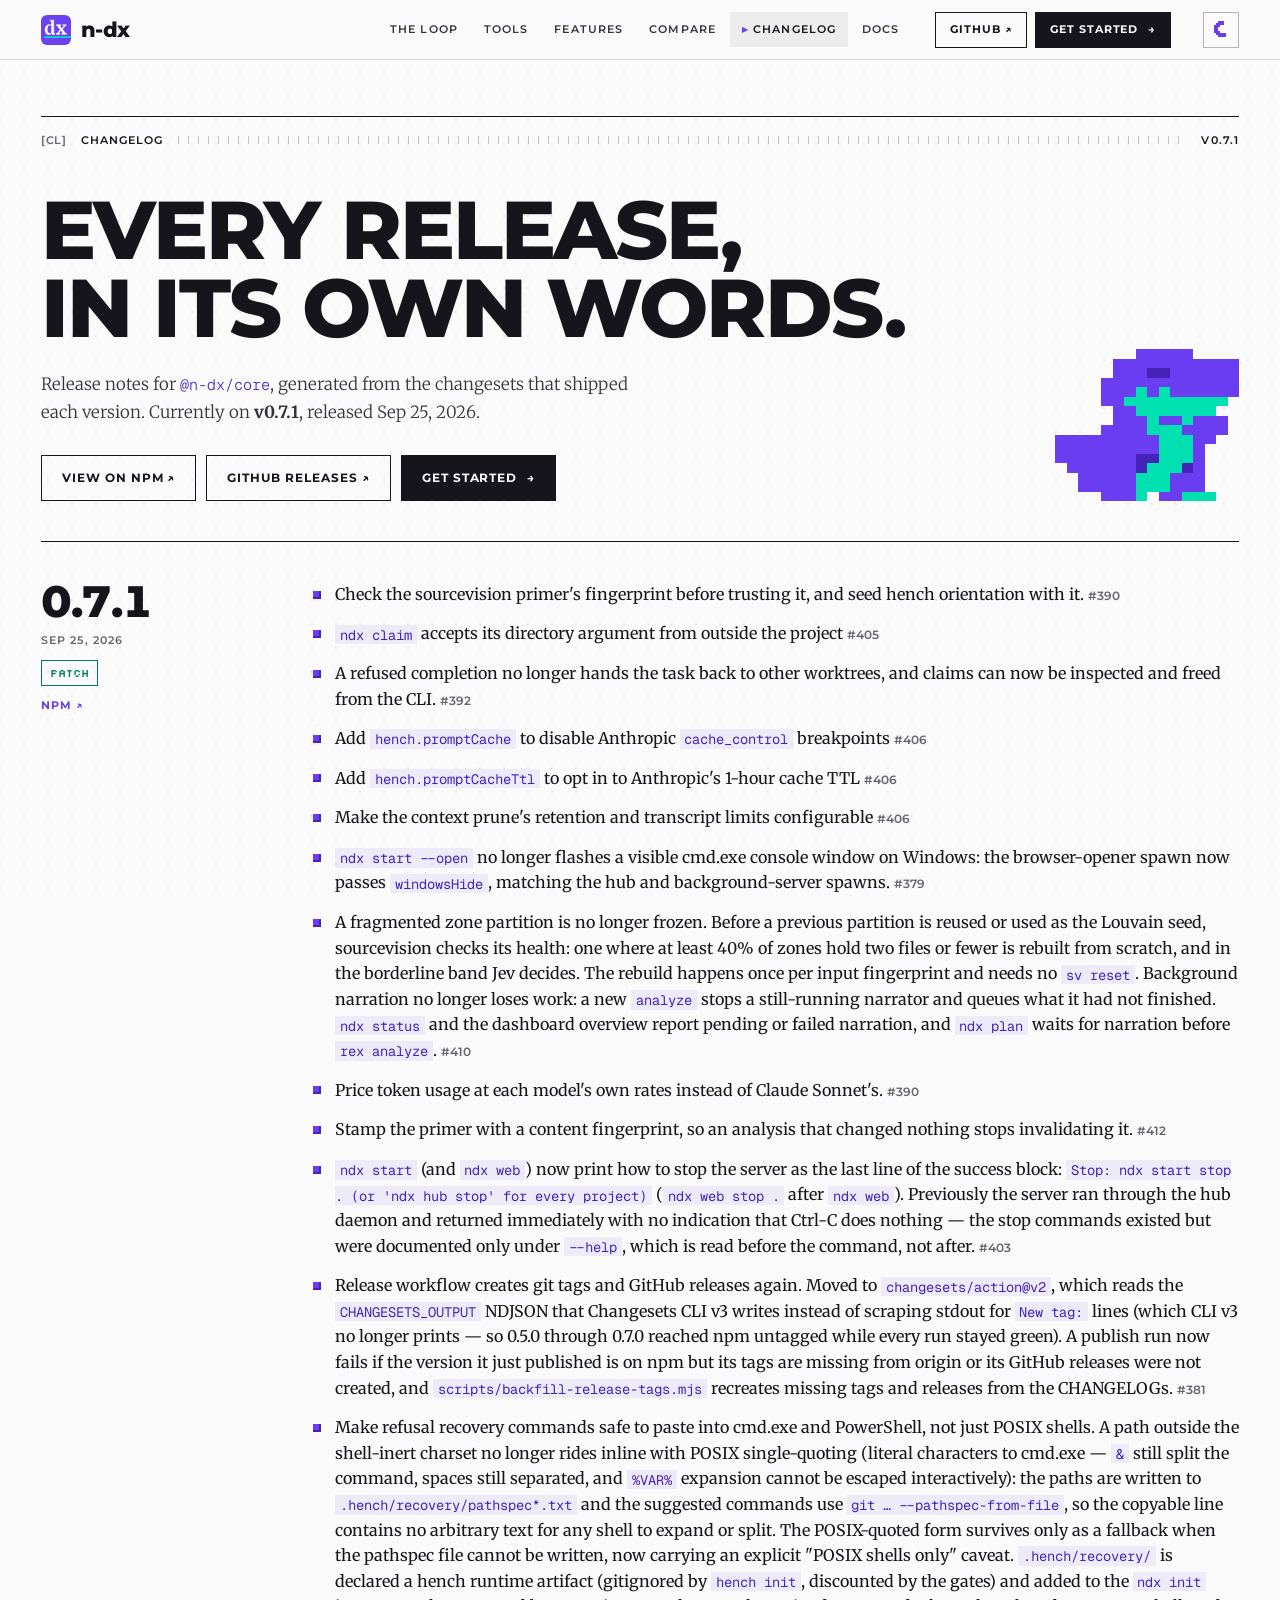
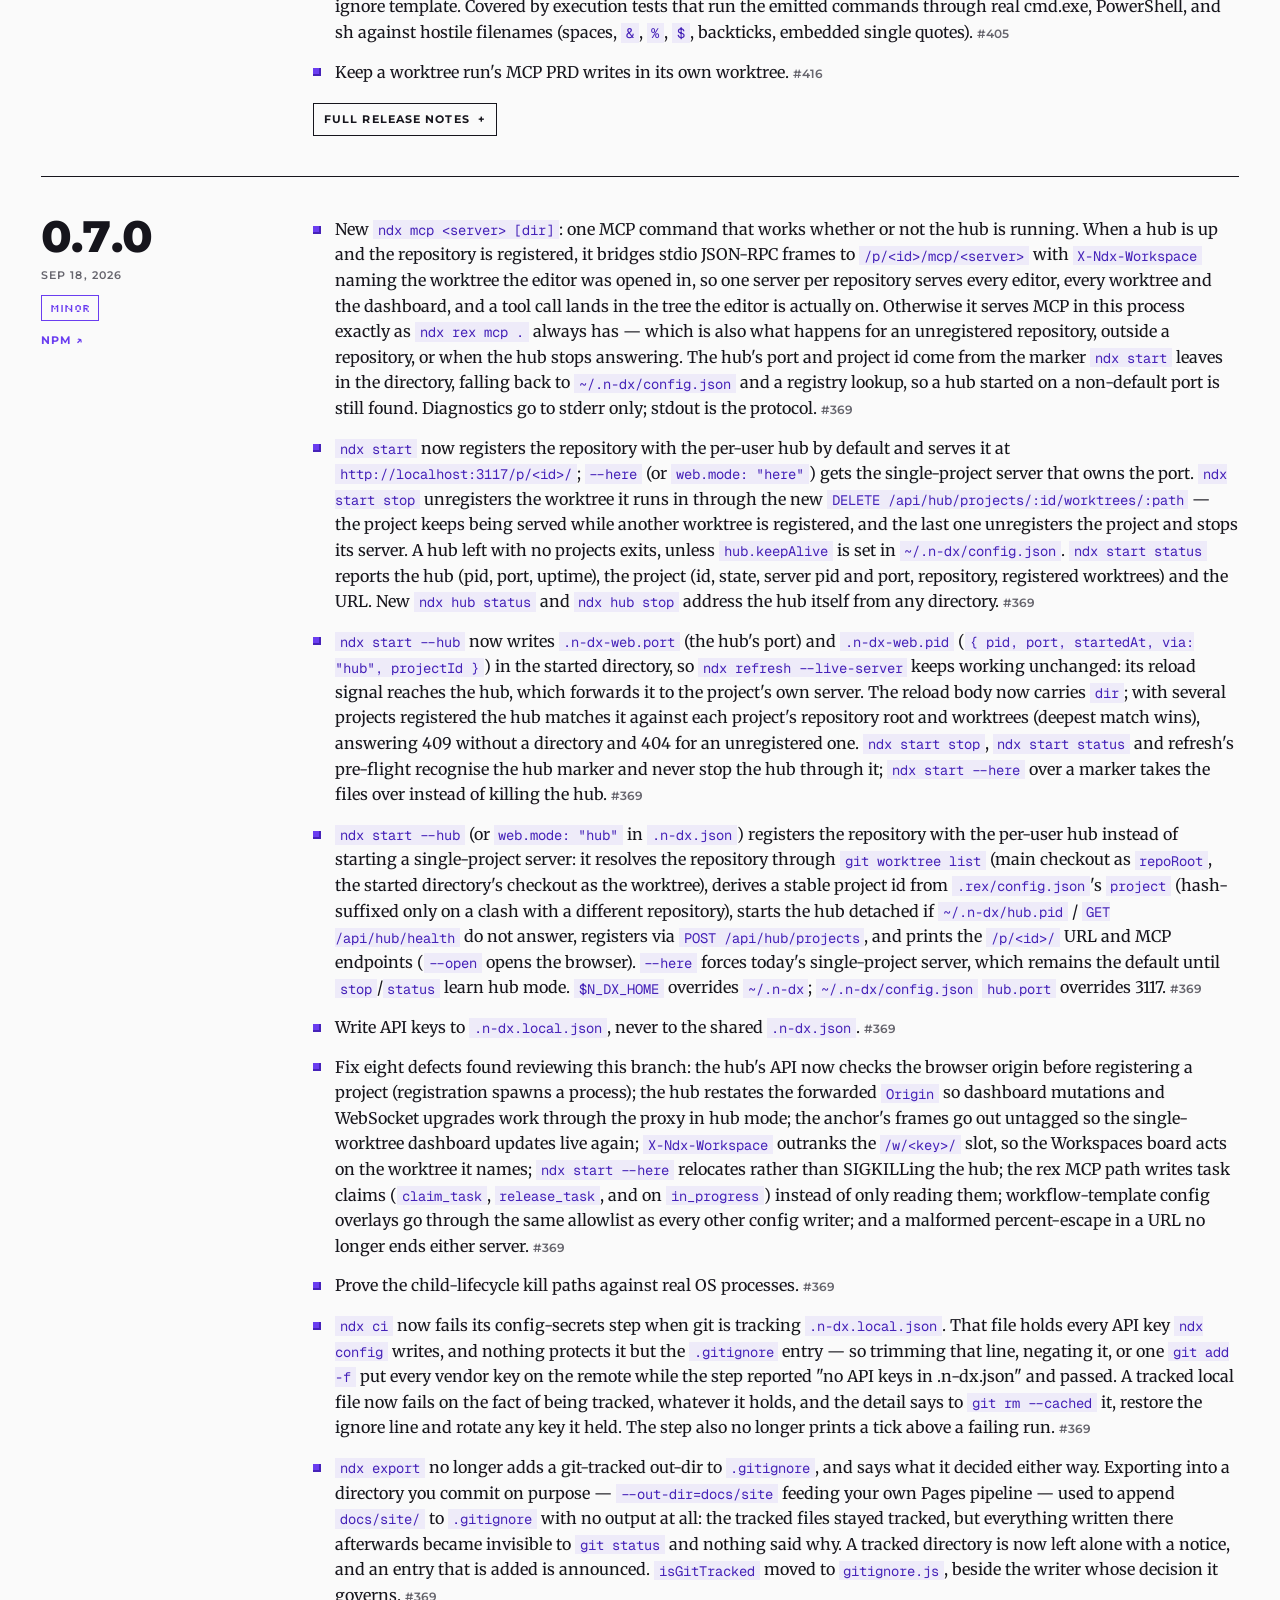
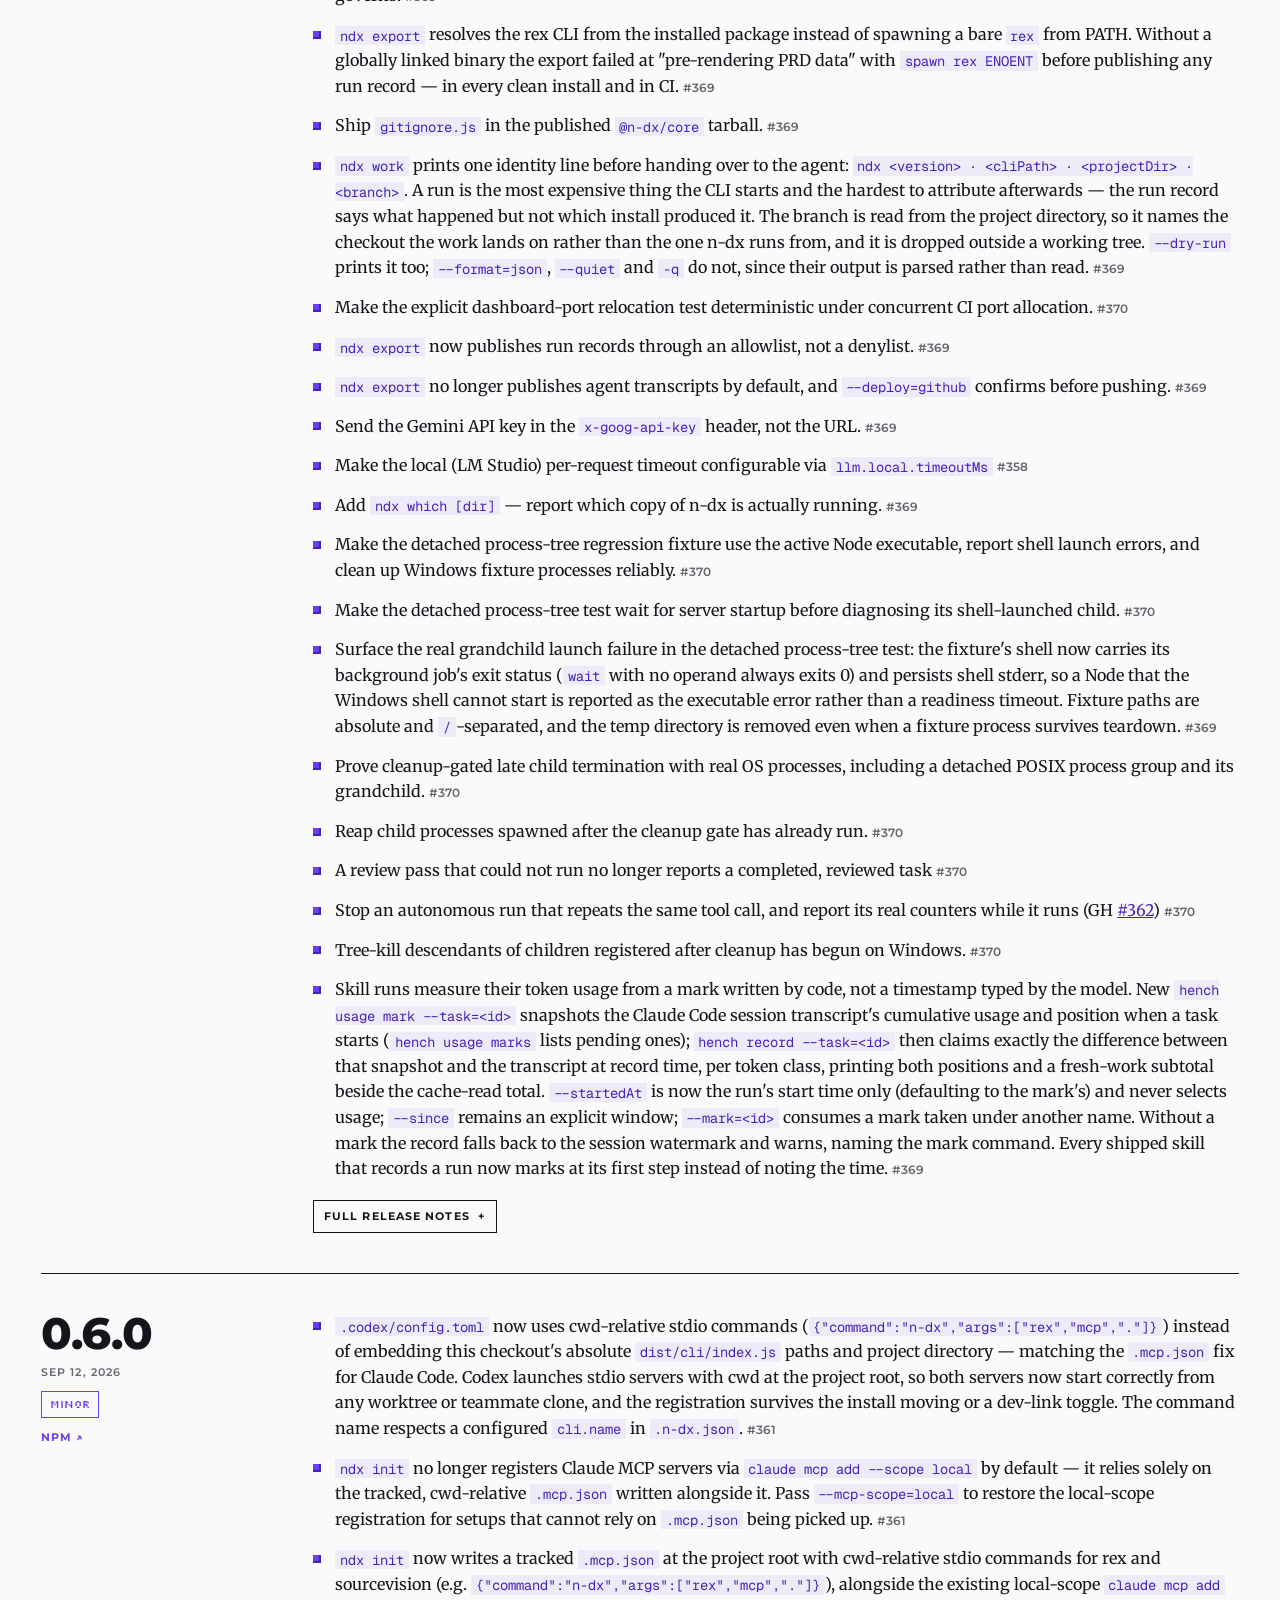
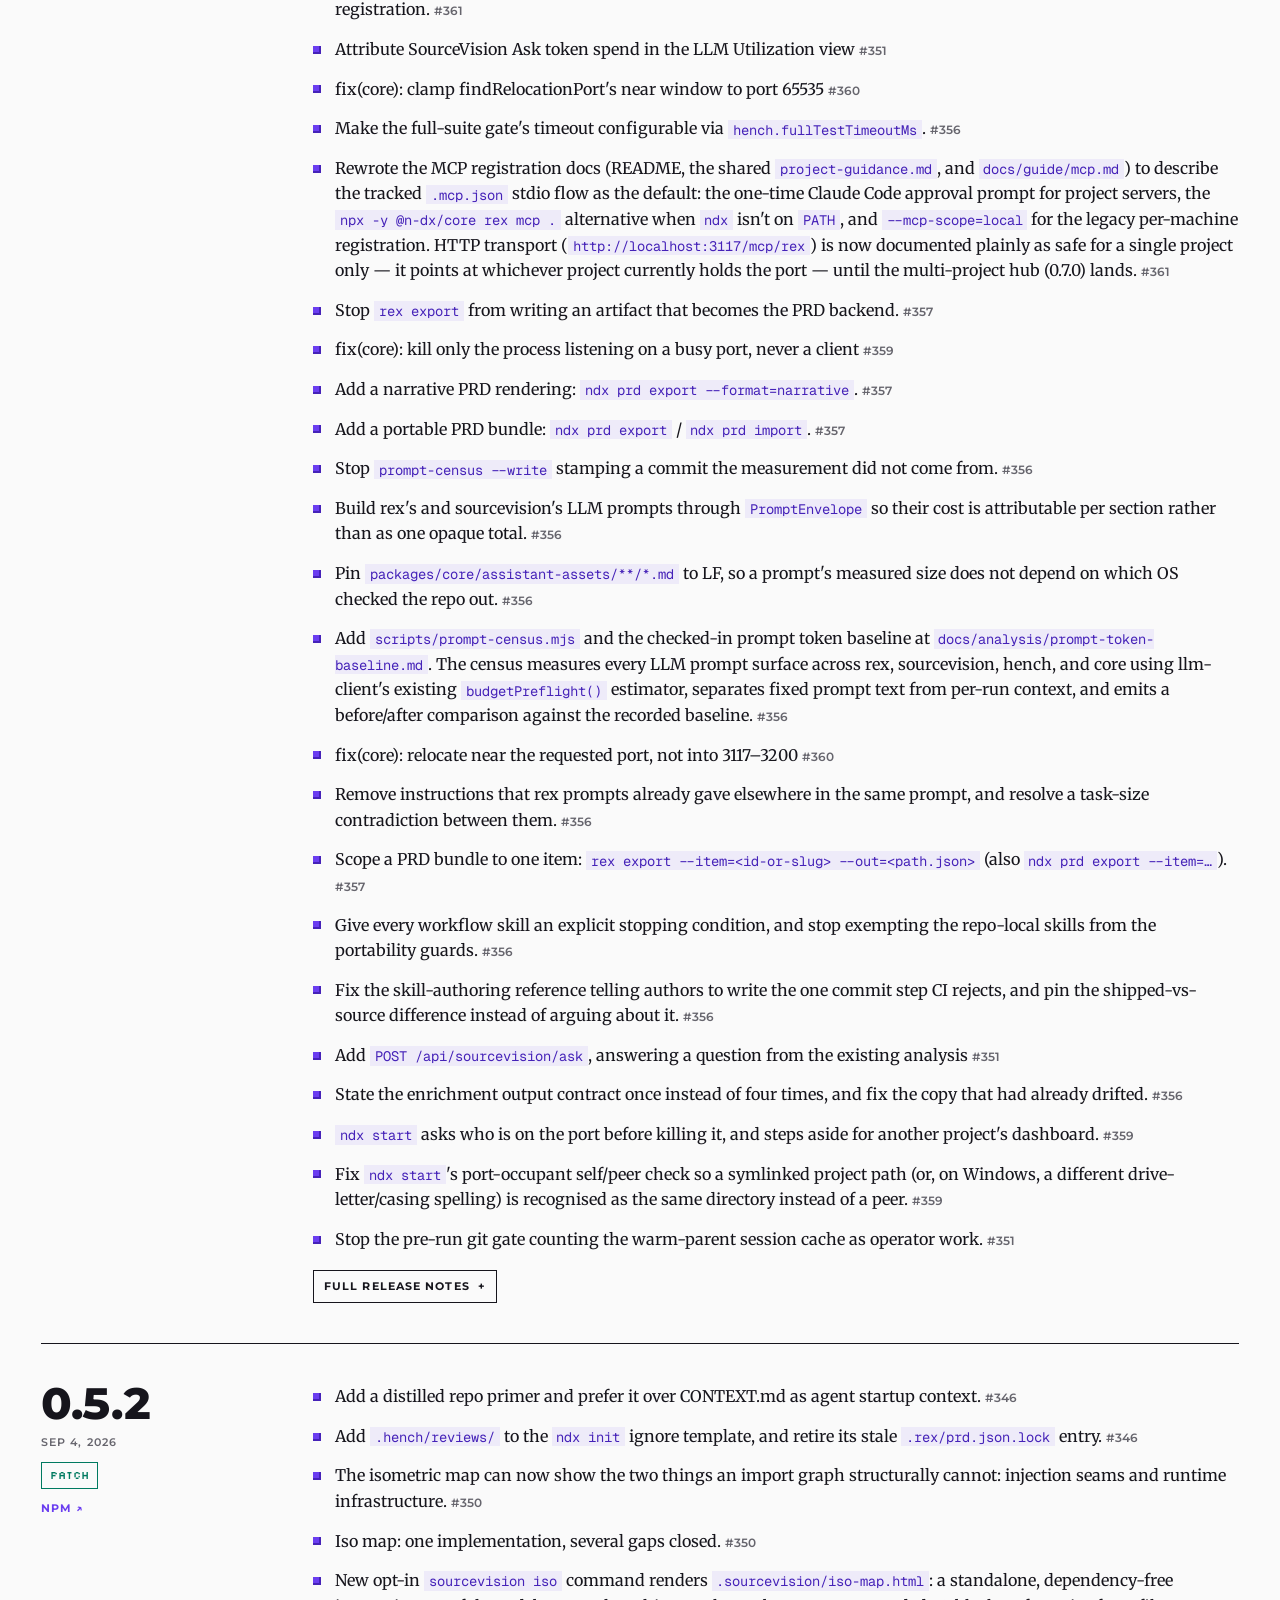
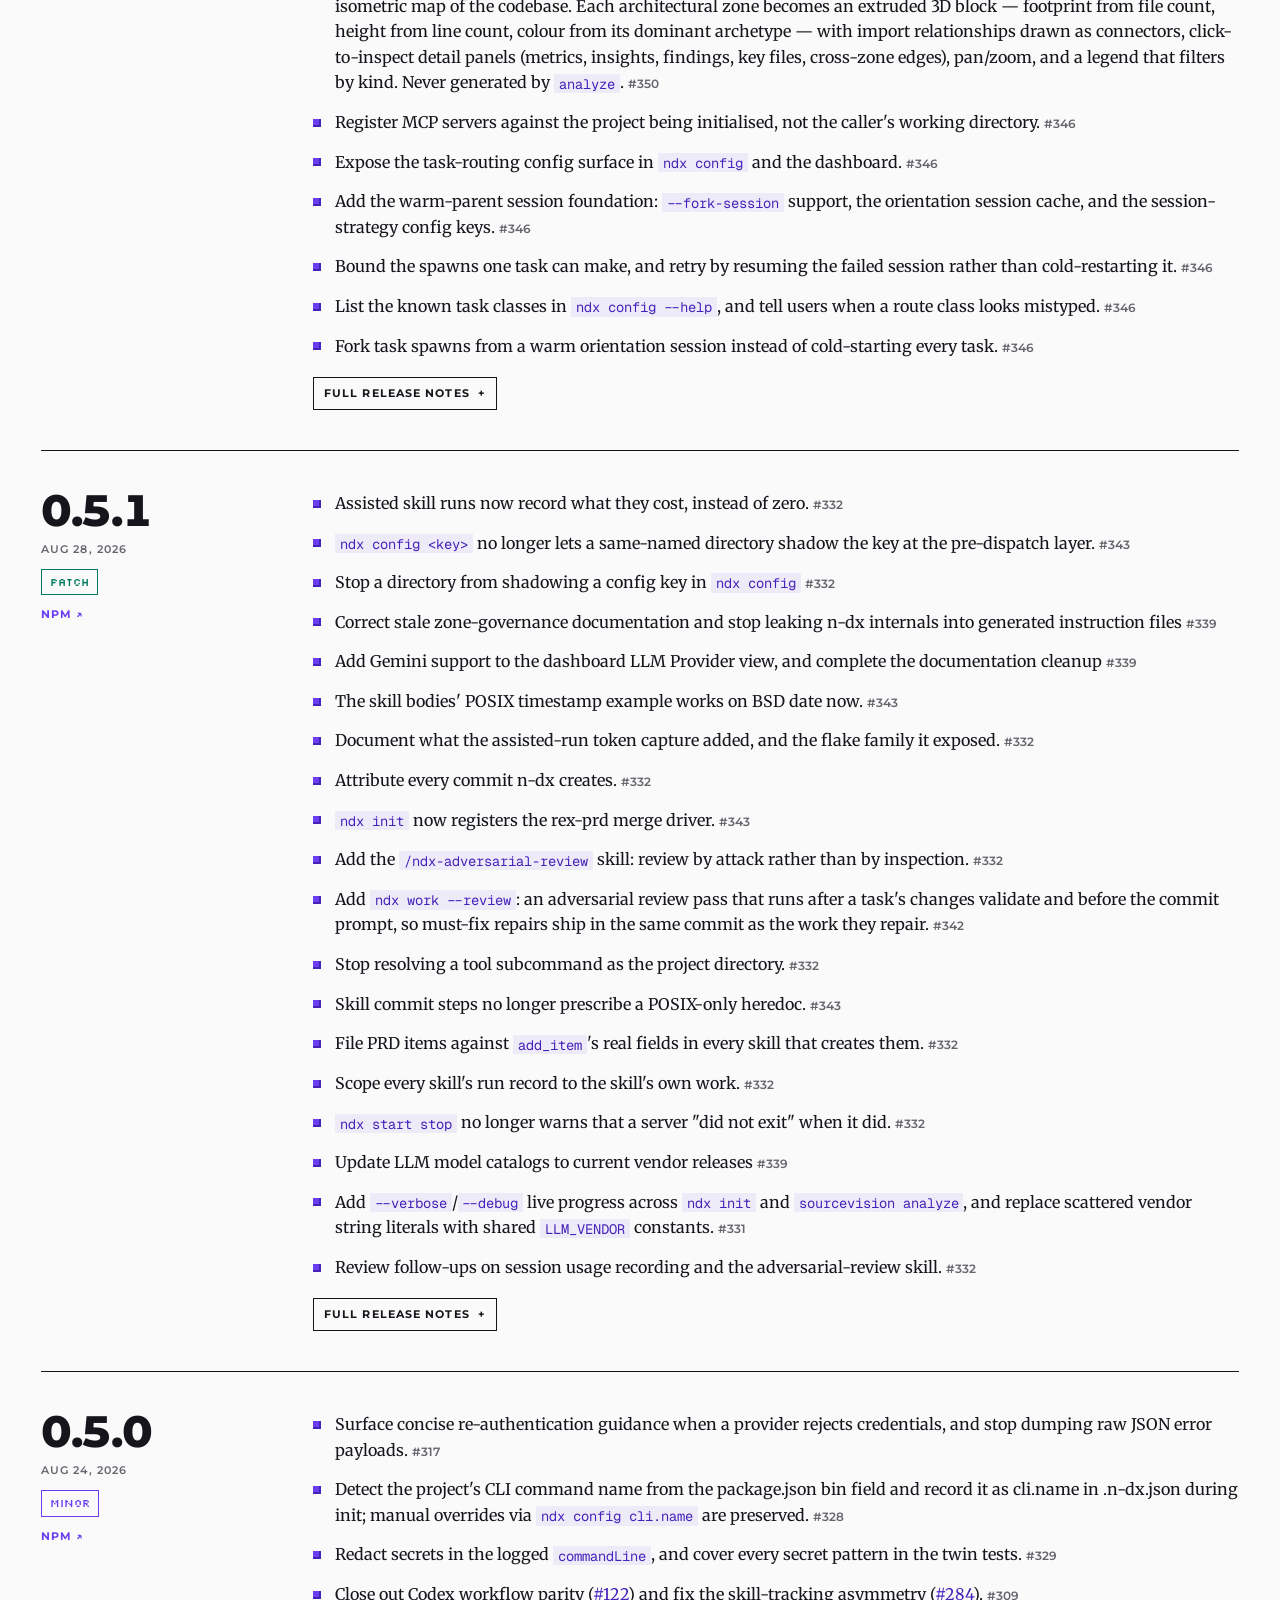
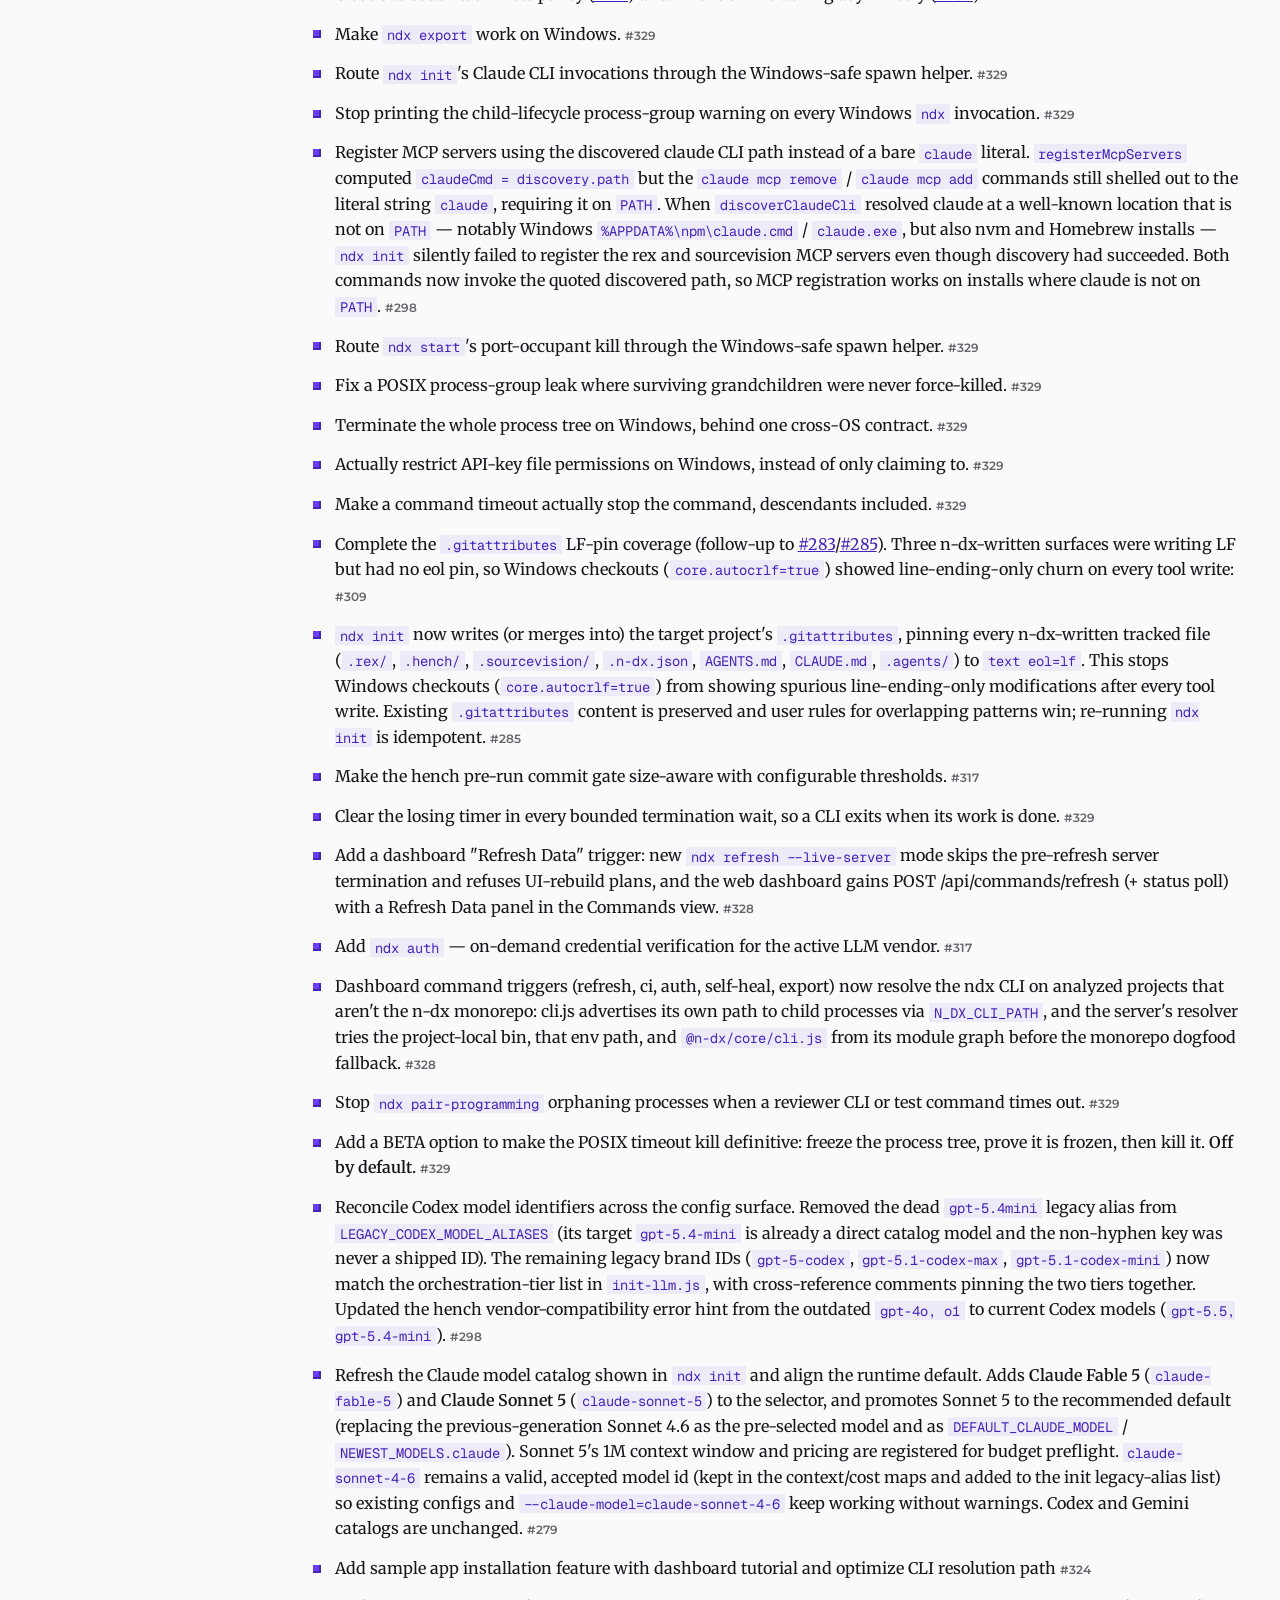
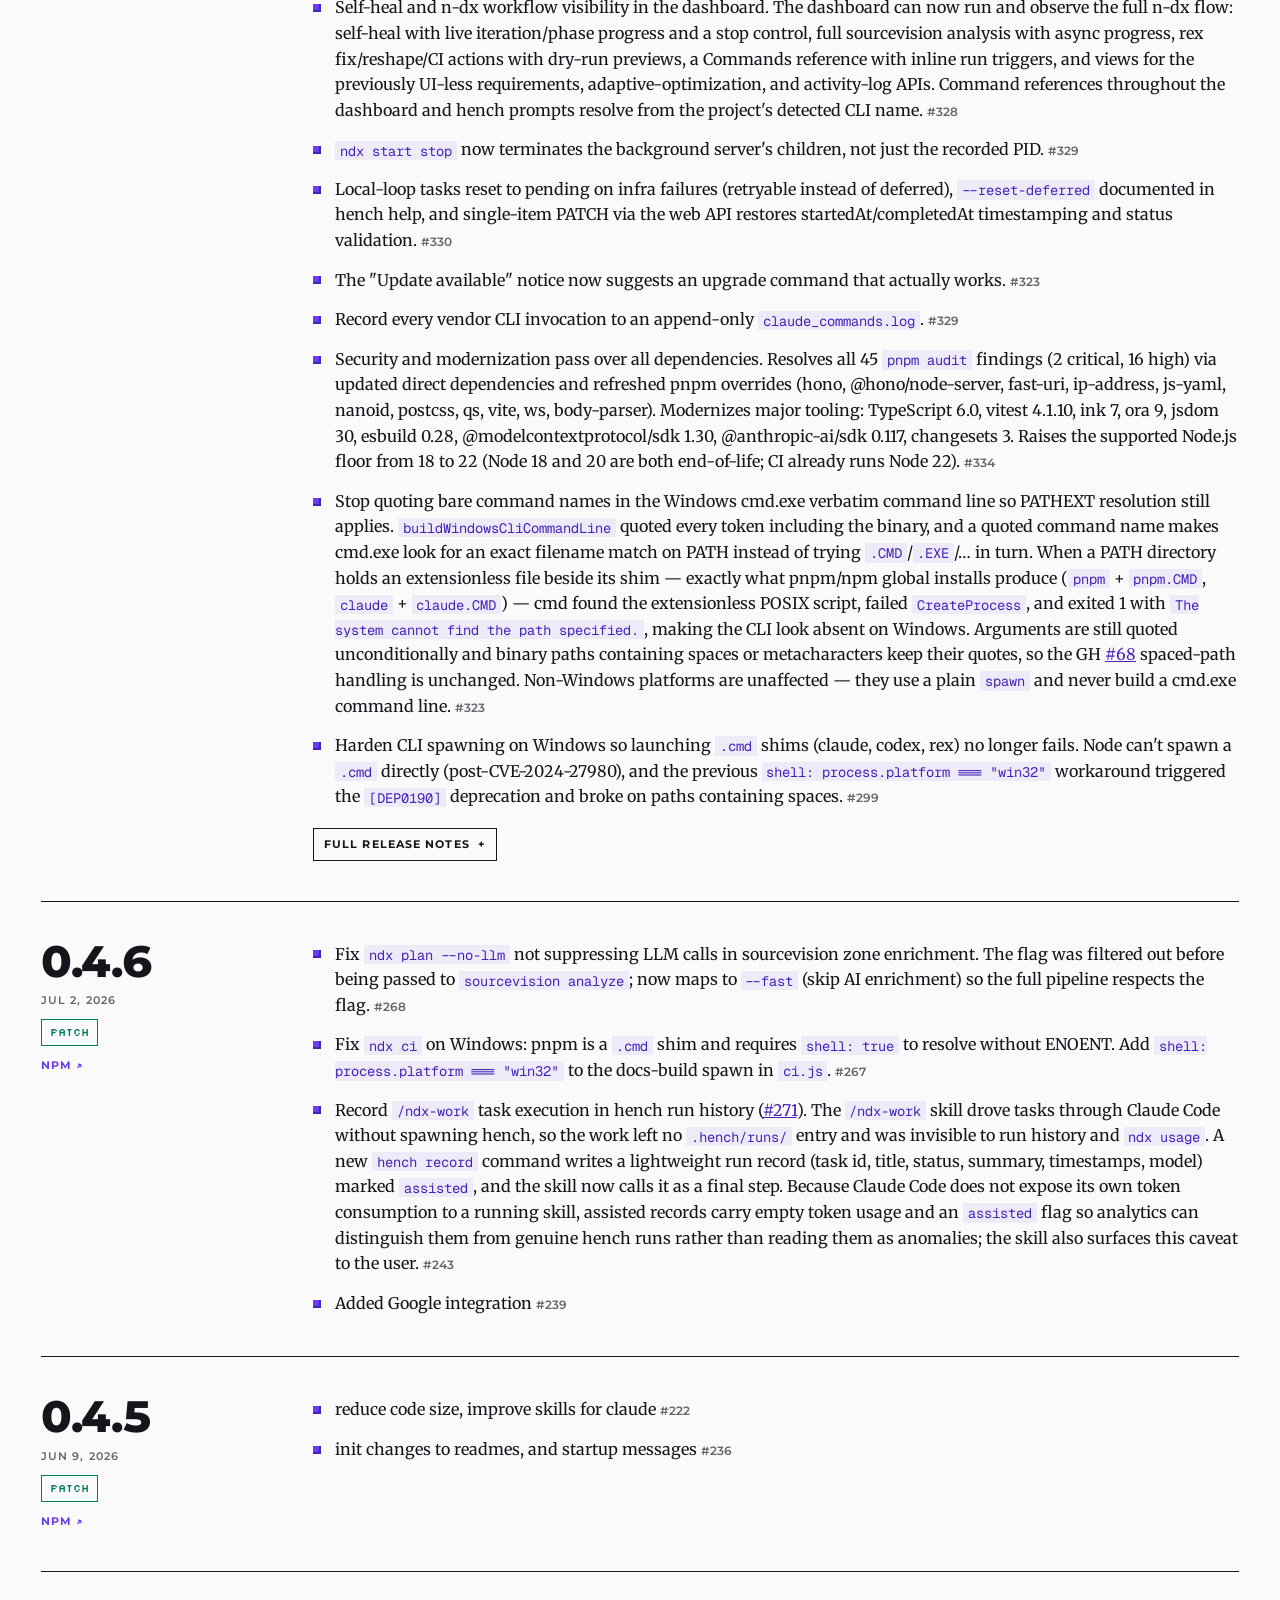
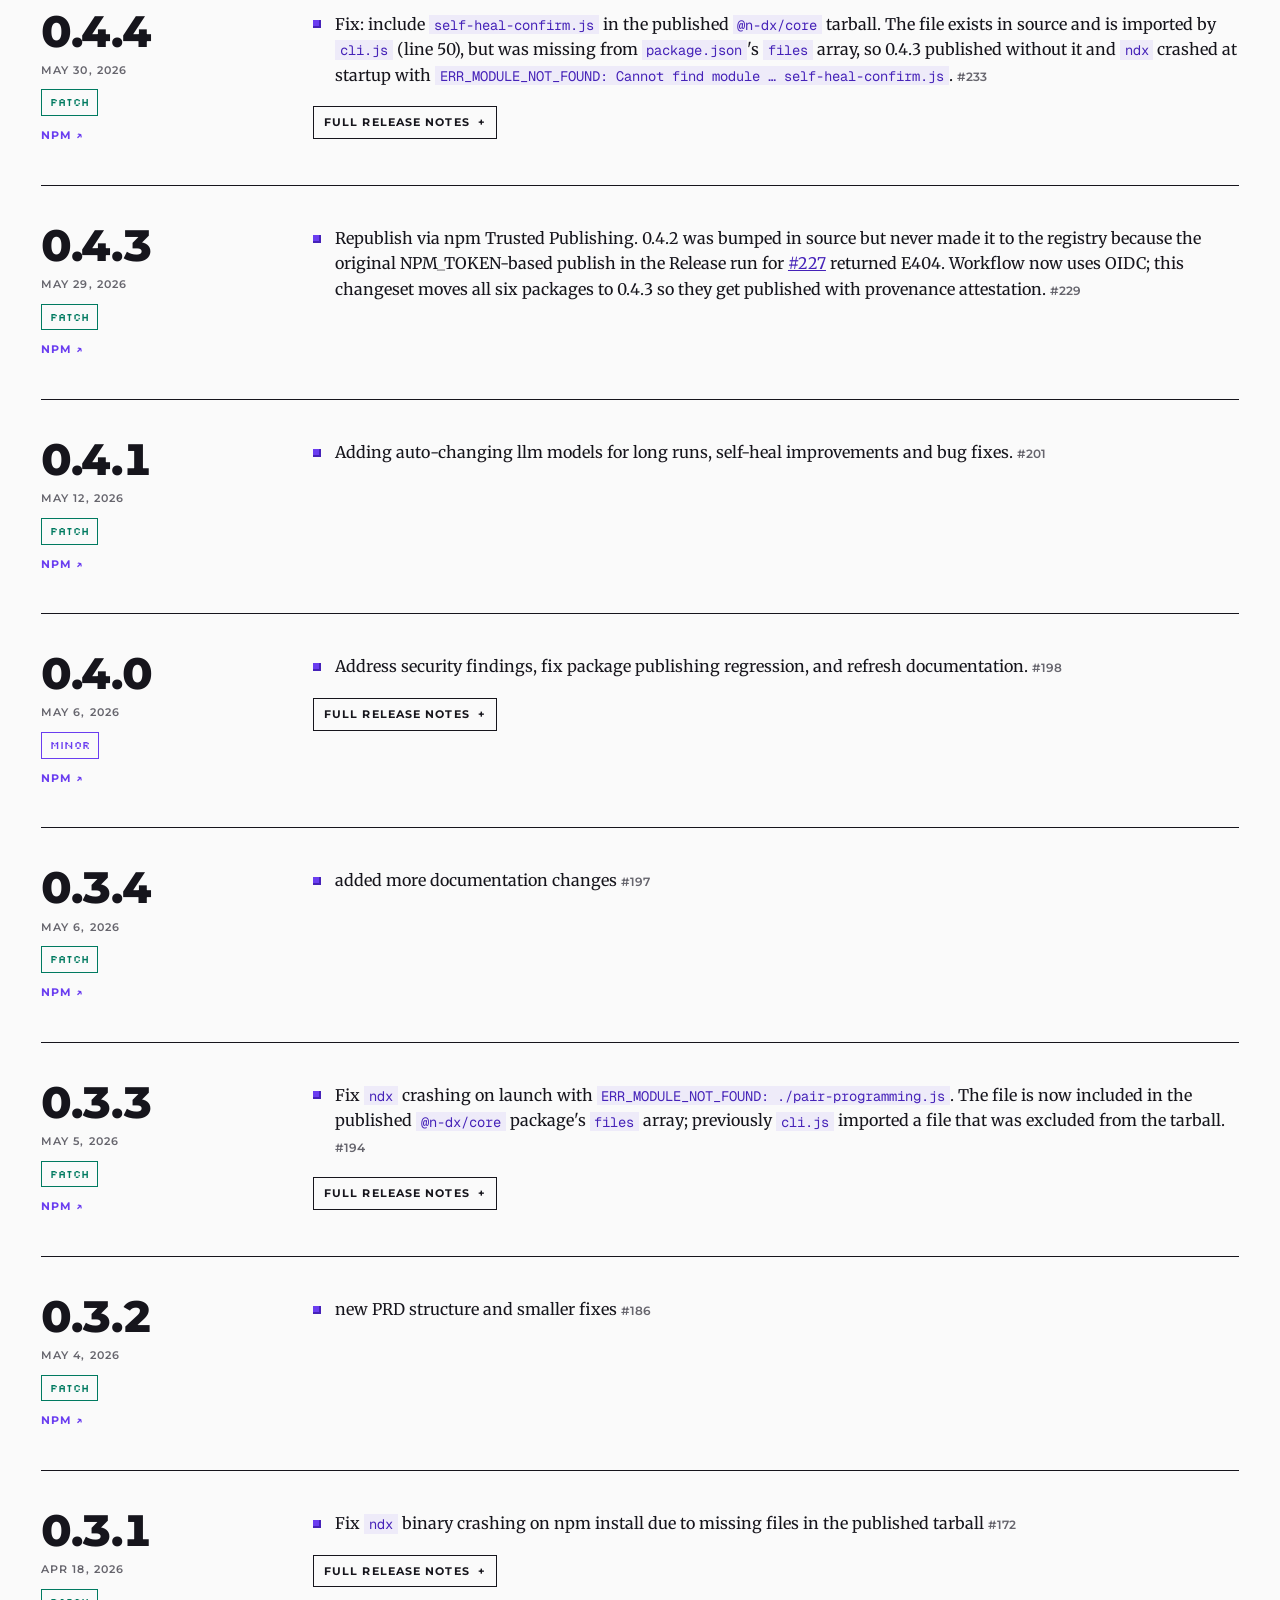
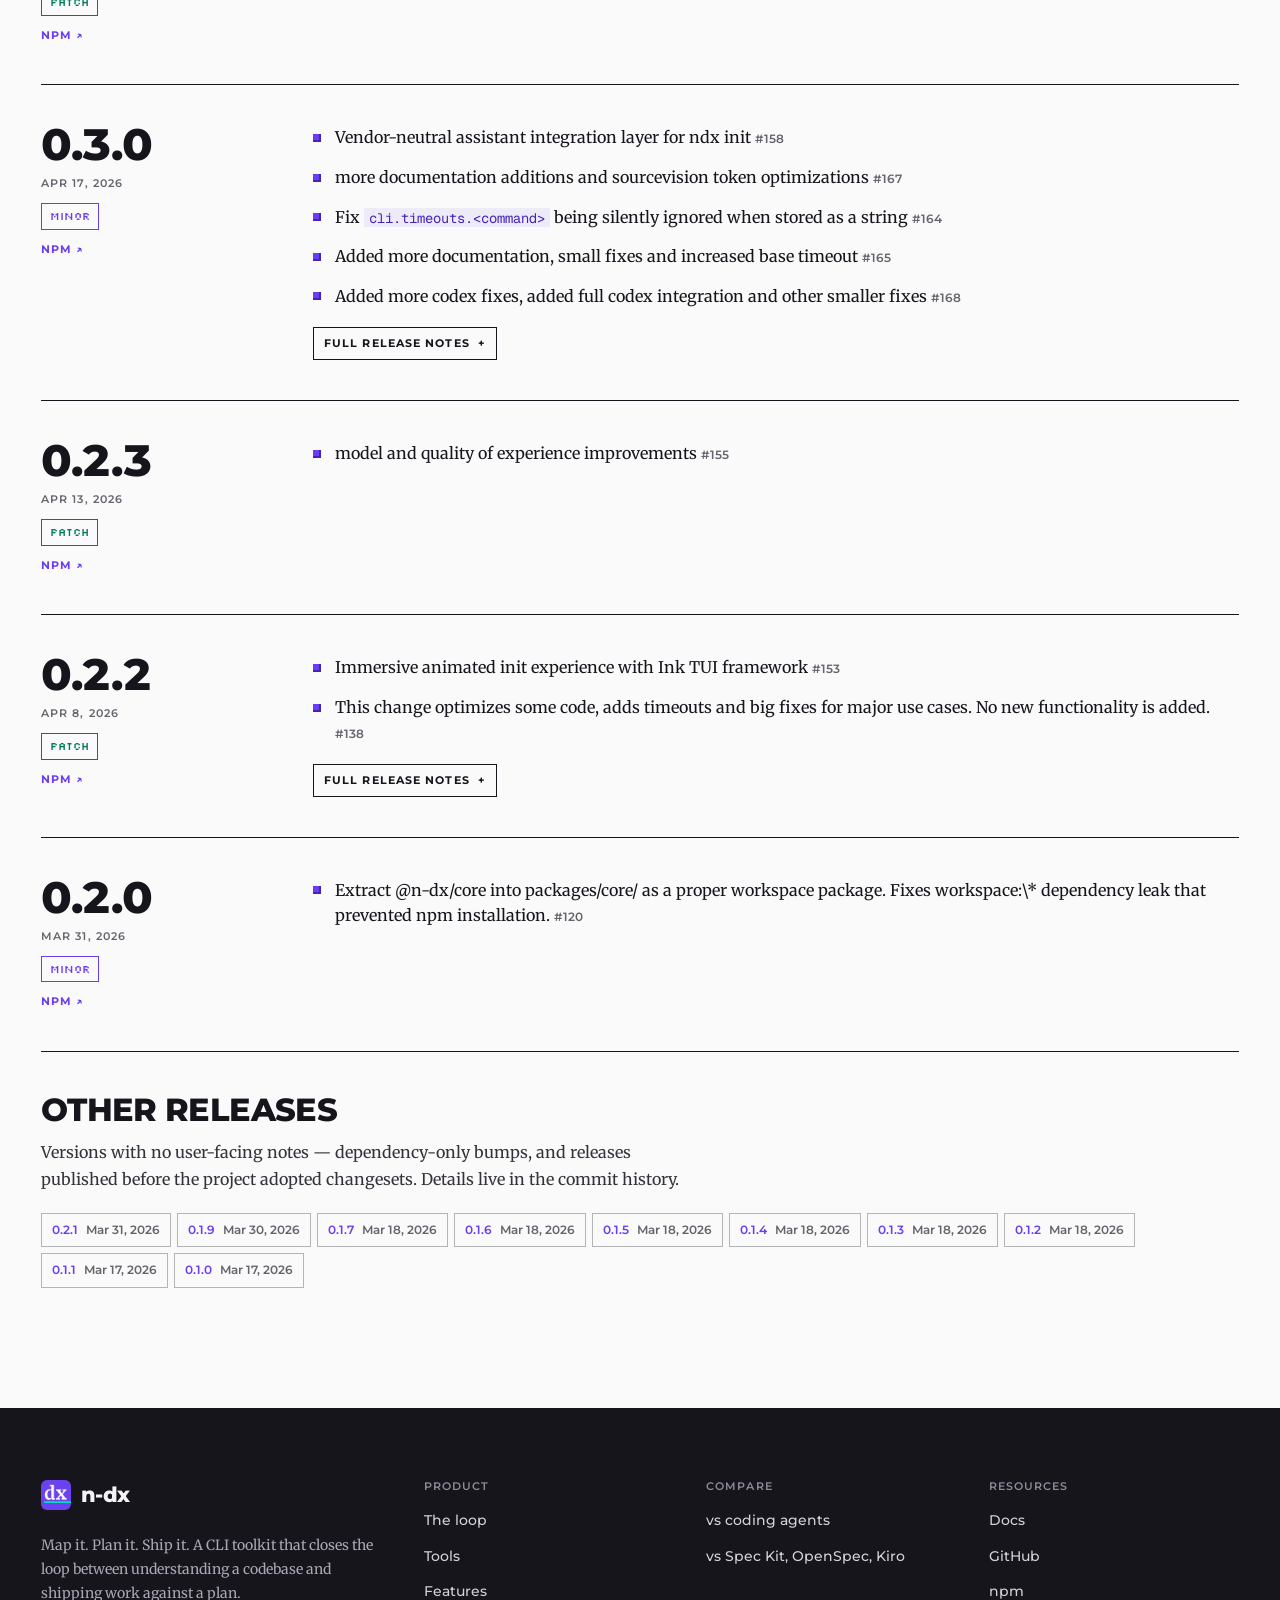
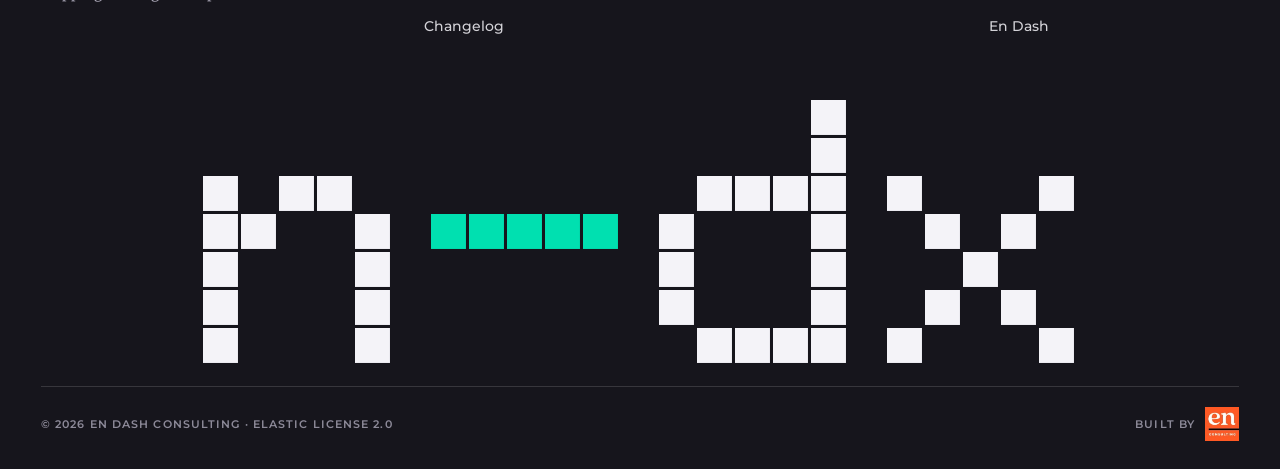
==== commit 9995e366: "Switch site typography to Montserrat and Merriweather Montserrat sets headlines and UI labels (new -" ====
--- a/changelog/index.html
+++ b/changelog/index.html
@@ -44,7 +44,7 @@
 
 <link rel="preconnect" href="https://fonts.googleapis.com">
 <link rel="preconnect" href="https://fonts.gstatic.com" crossorigin>
-<link href="https://fonts.googleapis.com/css2?family=Geist:wght@400;500;600;700&family=Geist+Mono:wght@400;500&family=Silkscreen&display=swap" rel="stylesheet">
+<link href="https://fonts.googleapis.com/css2?family=Montserrat:wght@500;600;700;800&family=Merriweather:ital,opsz,wght@0,18..144,300..700;1,18..144,300..700&family=Geist+Mono:wght@400;500&family=Silkscreen&display=swap" rel="stylesheet">
 <link rel="icon" type="image/png" href="/n-dx-logo.png">
 <link rel="apple-touch-icon" href="/n-dx-logo.png">
 <link rel="stylesheet" href="/assets/css/site.css">
@@ -53,7 +53,7 @@
   /* Changelog page. Tokens, nav, footer and badges come from /assets/css/site.css. */
   .cl-hero { padding: calc(var(--nav-h) + 56px) 0 40px; }
   .cl-hero-grid { display: grid; grid-template-columns: minmax(0, 1fr) auto; gap: 32px; align-items: end; margin-top: 28px; }
-  .cl-hero h1 { font-size: clamp(3rem, 8vw, 7.4rem); }
+  .cl-hero h1 { font-size: clamp(2.6rem, 6.4vw, 6rem); }
   .cl-hero p { margin: 24px 0 0; }
   .cl-hero code { font-family: var(--f-mono); font-size: 0.9em; color: var(--purple-2); }
   .cl-hero-links { display: flex; gap: 10px; flex-wrap: wrap; margin-top: 28px; }
@@ -61,16 +61,16 @@
   .cl-main { padding-bottom: 120px; }
   .cl-release { display: grid; grid-template-columns: 240px minmax(0, 1fr); gap: 32px; padding: 40px 0; border-top: 1px solid var(--ink); scroll-margin-top: 80px; }
   .cl-release-head { display: flex; flex-direction: column; align-items: flex-start; gap: 10px; position: sticky; top: calc(var(--nav-h) + 20px); align-self: start; }
-  .cl-version { font-family: var(--f-display); font-size: clamp(2.4rem, 4vw, 3.6rem); font-weight: 600; letter-spacing: -0.045em; line-height: 0.9; }
+  .cl-version { font-family: var(--f-display); font-size: clamp(2.1rem, 3.4vw, 3rem); font-weight: 800; letter-spacing: -0.03em; font-variant-numeric: tabular-nums; line-height: 0.9; }
   .cl-version a { text-decoration: none; }
   .cl-version a:hover { color: var(--purple); }
-  .cl-date { font-family: var(--f-mono); font-size: 12px; text-transform: uppercase; color: var(--mute); }
-  .cl-npm-link { font-family: var(--f-mono); font-size: 12px; text-transform: uppercase; text-decoration: none; color: var(--purple); }
+  .cl-date { font-family: var(--f-ui); font-size: 11px; font-weight: 600; letter-spacing: 0.1em; text-transform: uppercase; color: var(--mute); }
+  .cl-npm-link { font-family: var(--f-ui); font-size: 11px; font-weight: 700; letter-spacing: 0.1em; text-transform: uppercase; text-decoration: none; color: var(--purple); }
   .cl-npm-link:hover { text-decoration: underline; }
   .cl-changes { list-style: none; margin: 0; padding: 0; display: flex; flex-direction: column; gap: 14px; }
   .cl-changes > li { position: relative; padding-left: 22px; line-height: 1.6; }
   .cl-changes > li::before { content: ''; position: absolute; left: 0; top: 0.55em; width: 8px; height: 8px; background: var(--purple); box-shadow: inset -2px -2px 0 var(--purple-2); }
-  .cl-pr { font-family: var(--f-mono); font-size: 12px; color: var(--mute); text-decoration: none; white-space: nowrap; }
+  .cl-pr { font-family: var(--f-ui); font-size: 12px; font-weight: 600; color: var(--mute); text-decoration: none; white-space: nowrap; }
   .cl-pr:hover { color: var(--purple); }
   .cl-release-body code { font-family: var(--f-mono); font-size: 0.86em; background: var(--tint); color: var(--purple-2); padding: 0.05em 0.35em; }
   .cl-release-body a:not(.cl-pr) { color: var(--purple-2); }
@@ -85,17 +85,17 @@
   .cl-code { margin: 14px 0 0; padding: 14px 16px; background: var(--crt); color: var(--crt-text); overflow-x: auto; font-size: 12.5px; line-height: 1.6; }
   .cl-code code { background: none !important; color: inherit !important; padding: 0 !important; white-space: pre; }
   .cl-detail { margin-top: 18px; }
-  .cl-detail summary { display: inline-flex; gap: 8px; align-items: center; cursor: pointer; list-style: none; font-family: var(--f-mono); font-size: 12px; text-transform: uppercase; padding: 6px 10px; border: 1px solid var(--ink); }
+  .cl-detail summary { display: inline-flex; gap: 8px; align-items: center; cursor: pointer; list-style: none; font-family: var(--f-ui); font-size: 11px; font-weight: 700; letter-spacing: 0.1em; text-transform: uppercase; padding: 6px 10px; border: 1px solid var(--ink); }
   .cl-detail summary::-webkit-details-marker { display: none; }
   .cl-detail summary::after { content: '+'; }
   .cl-detail[open] summary::after { content: '−'; }
   .cl-detail summary:hover { background: var(--ink); color: var(--paper); }
   .cl-detail-body { margin-top: 18px; padding: 20px; background: var(--paper-2); border-left: 3px solid var(--purple); color: var(--ink-2); }
   .cl-early { border-top: 1px solid var(--ink); padding-top: 40px; }
-  .cl-early h2 { font-family: var(--f-display); text-transform: uppercase; letter-spacing: -0.03em; font-size: 2rem; }
+  .cl-early h2 { font-family: var(--f-display); font-weight: 800; text-transform: uppercase; letter-spacing: -0.02em; font-size: 2rem; }
   .cl-early p { color: var(--ink-2); max-width: 40em; margin: 10px 0 20px; }
   .cl-early-grid { list-style: none; margin: 0; padding: 0; display: flex; flex-wrap: wrap; gap: 6px; }
-  .cl-early-grid a { display: inline-flex; gap: 8px; font-family: var(--f-mono); font-size: 12px; text-decoration: none; border: 1px solid var(--line-2); padding: 6px 10px; }
+  .cl-early-grid a { display: inline-flex; gap: 8px; font-family: var(--f-ui); font-size: 12px; font-weight: 600; text-decoration: none; border: 1px solid var(--line-2); padding: 6px 10px; }
   .cl-early-grid a:hover { border-color: var(--ink); background: var(--paper-2); }
   .cl-early-grid .v { color: var(--purple); }
   .cl-early-grid .d { color: var(--mute); }
--- a/assets/css/site.css
+++ b/assets/css/site.css
@@ -41,8 +41,12 @@
   --dot: rgba(22, 21, 28, 0.09);
   --sweep-dim: rgba(22, 21, 28, 0.16);
   --tint: rgba(106, 61, 240, 0.08);
-  --f-display: 'Geist', 'Helvetica Neue', Arial, sans-serif;
-  --f-body: 'Geist', 'Helvetica Neue', Arial, sans-serif;
+  /* Type: Montserrat sets headlines and UI labels, Merriweather sets reading
+     text, Geist Mono is reserved for code and terminals, Silkscreen for the
+     8-bit accents. */
+  --f-display: 'Montserrat', 'Helvetica Neue', Arial, sans-serif;
+  --f-ui: 'Montserrat', 'Helvetica Neue', Arial, sans-serif;
+  --f-body: 'Merriweather', Georgia, 'Times New Roman', serif;
   --f-mono: 'Geist Mono', ui-monospace, 'SF Mono', Menlo, monospace;
   --f-pixel: 'Silkscreen', 'Geist Mono', monospace;
 
@@ -115,10 +119,15 @@
   background: var(--paper);
   color: var(--ink);
   font-family: var(--f-body);
-  font-size: 17px;
-  line-height: 1.55;
+  font-size: 16px;
+  font-weight: 400;
+  line-height: 1.7;
+  font-optical-sizing: auto;
+  font-kerning: normal;
+  text-rendering: optimizeLegibility;
   overflow-x: hidden;
   -webkit-font-smoothing: antialiased;
+  -moz-osx-font-smoothing: grayscale;
 }
 /* Blueprint grain: a faint dot grid under everything. */
 body::before {
@@ -135,8 +144,9 @@
 main { z-index: 1; }
 img, canvas, svg { display: block; max-width: 100%; }
 a { color: inherit; }
-p { margin: 0 0 1em; }
-h1, h2, h3, h4 { margin: 0; font-weight: 600; }
+p { margin: 0 0 1em; text-wrap: pretty; }
+h1, h2, h3, h4 { margin: 0; font-family: var(--f-display); font-weight: 700; letter-spacing: -0.01em; line-height: 1.15; text-wrap: balance; }
+strong, b { font-weight: 700; }
 code, kbd, pre { font-family: var(--f-mono); }
 ::selection { background: var(--purple); color: #fff; }
 button { font: inherit; color: inherit; }
@@ -144,7 +154,7 @@
 .skip-link {
   position: absolute; left: 16px; top: -100px; z-index: 1000;
   background: var(--ink); color: var(--paper); padding: 10px 16px;
-  font-family: var(--f-mono); font-size: 13px; text-decoration: none;
+  font-family: var(--f-ui); font-size: 13px; font-weight: 600; text-decoration: none;
 }
 .skip-link:focus { top: 8px; }
 :focus-visible { outline: 2px solid var(--purple); outline-offset: 3px; }
@@ -154,25 +164,27 @@
 .sr-only { position: absolute; width: 1px; height: 1px; overflow: hidden; clip: rect(0 0 0 0); white-space: nowrap; }
 
 /* ── type ─────────────────────────────────────────────────────────── */
+/* Montserrat caps run wide, so display sizes sit a step below a grotesk's. */
 .display {
   font-family: var(--f-display);
-  font-weight: 600;
+  font-weight: 800;
   text-transform: uppercase;
-  letter-spacing: -0.035em;
-  line-height: 0.9;
-}
-.h-xl { font-size: clamp(3rem, 9.2vw, 9.4rem); }
-.h-lg { font-size: clamp(2.4rem, 5.6vw, 5.4rem); }
-.h-md { font-size: clamp(1.9rem, 3.6vw, 3.4rem); }
-.h-sm { font-size: clamp(1.35rem, 2vw, 1.8rem); line-height: 1; }
-.mono { font-family: var(--f-mono); font-size: 12px; letter-spacing: 0.02em; text-transform: uppercase; }
+  letter-spacing: -0.025em;
+  line-height: 0.95;
+}
+.h-xl { font-size: clamp(2.6rem, 7.4vw, 7.6rem); }
+.h-lg { font-size: clamp(2.1rem, 4.6vw, 4.4rem); }
+.h-md { font-size: clamp(1.7rem, 3vw, 2.8rem); line-height: 1; }
+.h-sm { font-size: clamp(1.2rem, 1.7vw, 1.5rem); line-height: 1.1; letter-spacing: -0.015em; }
+/* UI label: small tracked caps. Code keeps Geist Mono via code/.cmd/.crt. */
+.mono { font-family: var(--f-ui); font-size: 11px; font-weight: 600; letter-spacing: 0.1em; text-transform: uppercase; }
 .pixel { font-family: var(--f-pixel); text-transform: uppercase; letter-spacing: 0.02em; }
-.lede { font-size: clamp(1.05rem, 1.35vw, 1.28rem); line-height: 1.5; color: var(--ink-2); max-width: 36em; }
+.lede { font-size: clamp(1.05rem, 1.3vw, 1.2rem); font-weight: 300; line-height: 1.65; color: var(--ink-2); max-width: 36em; }
 .muted { color: var(--mute); }
 .accent { color: var(--purple); }
 .t-teal { color: var(--teal-ink); }
 .t-signal { color: var(--signal); }
-.idx { font-family: var(--f-mono); font-size: 12px; color: var(--mute); }
+.idx { font-family: var(--f-ui); font-size: 11px; font-weight: 600; letter-spacing: 0.06em; color: var(--mute); font-variant-numeric: tabular-nums; }
 .idx::before { content: '['; }
 .idx::after { content: ']'; }
 
@@ -212,10 +224,11 @@
   gap: 14px;
   padding: 14px 0;
   border-top: 1px solid var(--ink);
-  font-family: var(--f-mono);
-  font-size: 12px;
+  font-family: var(--f-ui);
+  font-size: 11px;
+  font-weight: 600;
   text-transform: uppercase;
-  letter-spacing: 0.04em;
+  letter-spacing: 0.1em;
 }
 .bar .ticks {
   flex: 1;
@@ -238,10 +251,11 @@
   background: var(--bg);
   color: var(--fg);
   border: 1px solid var(--bg);
-  font-family: var(--f-mono);
-  font-size: 13px;
+  font-family: var(--f-ui);
+  font-size: 12px;
+  font-weight: 700;
   text-transform: uppercase;
-  letter-spacing: 0.04em;
+  letter-spacing: 0.08em;
   text-decoration: none;
   cursor: pointer;
   overflow: hidden;
@@ -265,7 +279,7 @@
 .btn-ghost:hover { color: var(--paper); }
 .btn-teal { --bg: var(--teal); --fg: var(--ink); --hv: var(--ink); border-color: var(--teal); }
 .btn-teal:hover { color: var(--teal); }
-.btn-sm { min-height: 36px; padding: 0 14px; font-size: 12px; }
+.btn-sm { min-height: 36px; padding: 0 14px; font-size: 11px; }
 
 /* ── nav ──────────────────────────────────────────────────────────── */
 .nav {
@@ -286,15 +300,16 @@
 .nav.hide { transform: translateY(-100%); }
 .logo { display: inline-flex; align-items: center; gap: 10px; text-decoration: none; }
 .logo img { width: 30px; height: 30px; border-radius: 6px; }
-.logo-word { font-family: var(--f-display); font-weight: 700; font-size: 22px; line-height: 1; letter-spacing: -0.05em; }
+.logo-word { font-family: var(--f-display); font-weight: 800; font-size: 21px; line-height: 1; letter-spacing: -0.03em; }
 .nav-links { display: flex; gap: 2px; list-style: none; margin: 0 0 0 auto; padding: 0; }
 .nav-links a {
   display: block;
   padding: 8px 12px;
-  font-family: var(--f-mono);
-  font-size: 12px;
+  font-family: var(--f-ui);
+  font-size: 11px;
+  font-weight: 600;
   text-transform: uppercase;
-  letter-spacing: 0.04em;
+  letter-spacing: 0.1em;
   text-decoration: none;
   color: var(--ink-2);
 }
@@ -318,7 +333,7 @@
   }
   .nav.open .nav-menu { display: flex; }
   .nav-links { flex-direction: column; margin: 0; }
-  .nav-links a { padding: 12px 0; font-size: 14px; border-bottom: 1px dashed var(--line-2); }
+  .nav-links a { padding: 12px 0; font-size: 13px; border-bottom: 1px dashed var(--line-2); }
   .nav-cta .btn { flex: 1; justify-content: center; }
 }
 @media (min-width: 1061px) {
@@ -333,7 +348,9 @@
   pointer-events: none;
   opacity: 0;
   transition: opacity 0.15s;
-  font-family: var(--f-mono);
+  font-family: var(--f-ui);
+  font-weight: 600;
+  letter-spacing: 0.04em;
   font-size: 11px;
   line-height: 1.3;
   color: var(--on-night);
@@ -344,34 +361,6 @@
 }
 .ptag.on { opacity: 1; }
 
-/* ── boot loader ─────────────────────────────────────────────────── */
-.boot {
-  position: fixed;
-  inset: 0;
-  z-index: 9999;
-  background: var(--paper);
-  display: none;
-  font-family: var(--f-mono);
-  font-size: 12px;
-  text-transform: uppercase;
-}
-.booting .boot { display: block; }
-.booting body { overflow: hidden; }
-.boot-inner { position: absolute; inset: 0; padding: calc(var(--gutter) + 8px) var(--gutter); display: grid; grid-template-columns: 1fr auto; grid-template-rows: auto 1fr auto; }
-.boot-list { list-style: none; margin: 0; padding: 0; line-height: 1.9; color: var(--mute); }
-.boot-list li { opacity: 0.25; }
-.boot-list li.on { opacity: 1; color: var(--ink); }
-.boot-list li.on::after { content: ' ··· OK'; color: var(--teal-ink); }
-.boot-list li.cur { opacity: 1; color: var(--purple); }
-.boot-list li.cur::after { content: ' █'; animation: blink 0.6s steps(1) infinite; }
-.boot-rex { position: absolute; left: 50%; top: 50%; transform: translate(-50%, -60%); width: 184px; height: 152px; }
-.boot-pct { grid-column: 2; grid-row: 3; align-self: end; font-family: var(--f-display); font-weight: 600; font-size: clamp(5rem, 14vw, 12rem); line-height: 0.8; letter-spacing: -0.05em; text-transform: none; }
-.boot-pct small { font-size: 0.35em; vertical-align: top; margin-left: 0.05em; }
-.boot-meta { grid-column: 1; grid-row: 3; align-self: end; color: var(--mute); line-height: 1.7; }
-.boot-bar { position: absolute; left: var(--gutter); right: var(--gutter); bottom: calc(var(--gutter) - 14px); height: 6px; background: var(--paper-3); }
-.boot-bar i { display: block; height: 100%; width: 0; background: var(--ink); }
-.boot-skip { grid-column: 2; grid-row: 1; justify-self: end; align-self: start; background: none; border: 1px solid var(--ink); padding: 6px 10px; font-family: var(--f-mono); font-size: 11px; text-transform: uppercase; cursor: pointer; }
-.boot-wipe { position: fixed; inset: 0; z-index: 10000; pointer-events: none; width: 100%; height: 100%; }
 @keyframes blink { 50% { opacity: 0; } }
 
 /* ── CRT screen (terminal panels) ────────────────────────────────── */
@@ -423,10 +412,11 @@
   gap: 8px;
   padding: 6px 12px 6px 6px;
   border: 1px solid var(--ink);
-  font-family: var(--f-mono);
-  font-size: 12px;
+  font-family: var(--f-ui);
+  font-size: 11px;
+  font-weight: 600;
   text-transform: uppercase;
-  letter-spacing: 0.03em;
+  letter-spacing: 0.08em;
   text-decoration: none;
   background: var(--paper);
   transition: background 0.2s;
@@ -457,32 +447,32 @@
 .release-card:hover { background: var(--paper-2); }
 .release-card:hover .release-version { color: var(--purple); }
 .release-card-head { display: flex; align-items: center; justify-content: space-between; }
-.release-version { font-family: var(--f-display); font-size: 2.6rem; font-weight: 600; letter-spacing: -0.04em; line-height: 1; transition: color 0.2s; }
+.release-version { font-family: var(--f-display); font-size: 2.3rem; font-weight: 800; letter-spacing: -0.03em; font-variant-numeric: tabular-nums; line-height: 1; transition: color 0.2s; }
 .release-bump, .cl-release-bump { font-family: var(--f-pixel); font-size: 11px; text-transform: uppercase; padding: 3px 8px; border: 1px solid currentColor; }
 .release-bump.minor, .cl-release-bump.minor { color: var(--purple); }
 .release-bump.patch, .cl-release-bump.patch { color: var(--teal-ink); }
 .release-bump.major, .cl-release-bump.major { color: var(--signal); }
-.release-date { font-family: var(--f-mono); font-size: 12px; color: var(--mute); text-transform: uppercase; }
-.release-bullets { margin: 6px 0 0; padding: 0; list-style: none; display: flex; flex-direction: column; gap: 10px; font-size: 14.5px; color: var(--ink-2); }
+.release-date { font-family: var(--f-ui); font-size: 11px; font-weight: 600; letter-spacing: 0.1em; color: var(--mute); text-transform: uppercase; }
+.release-bullets { margin: 6px 0 0; padding: 0; list-style: none; display: flex; flex-direction: column; gap: 10px; font-size: 14px; line-height: 1.6; color: var(--ink-2); }
 .release-bullets li { position: relative; padding-left: 16px; }
 .release-bullets li::before { content: ''; position: absolute; left: 0; top: 0.55em; width: 6px; height: 6px; background: var(--purple); }
-.release-more { margin-top: auto; font-family: var(--f-mono); font-size: 12px; text-transform: uppercase; color: var(--purple); }
-.section-label { font-family: var(--f-mono); font-size: 12px; text-transform: uppercase; color: var(--mute); }
-.section-title { font-family: var(--f-display); font-weight: 600; text-transform: uppercase; letter-spacing: -0.035em; line-height: 0.9; font-size: clamp(2.4rem, 5.6vw, 5.4rem); }
+.release-more { margin-top: auto; font-family: var(--f-ui); font-size: 11px; font-weight: 700; letter-spacing: 0.1em; text-transform: uppercase; color: var(--purple); }
+.section-label { font-family: var(--f-ui); font-size: 11px; font-weight: 600; letter-spacing: 0.1em; text-transform: uppercase; color: var(--mute); }
+.section-title { font-family: var(--f-display); font-weight: 800; text-transform: uppercase; letter-spacing: -0.025em; line-height: 0.95; font-size: clamp(2.1rem, 4.6vw, 4.4rem); }
 @media (max-width: 900px) { .release-grid { grid-template-columns: 1fr; } .release-card { min-height: 0; } }
 
 /* ── footer ──────────────────────────────────────────────────────── */
 .foot { position: relative; z-index: 1; background: var(--night); color: var(--on-night); overflow: hidden; box-shadow: inset 0 1px 0 var(--crt-edge); }
 .foot a { text-decoration: none; }
 .foot-top { display: grid; grid-template-columns: 1.4fr 1fr 1fr 1fr; gap: 32px; padding: 72px 0 40px; }
-.foot h4 { font-family: var(--f-mono); font-size: 11px; font-weight: 400; text-transform: uppercase; color: #8d8a99; margin: 0 0 14px; letter-spacing: 0.05em; }
+.foot h4 { font-family: var(--f-ui); font-size: 11px; font-weight: 600; text-transform: uppercase; color: #8d8a99; margin: 0 0 14px; letter-spacing: 0.1em; }
 .foot ul { list-style: none; padding: 0; margin: 0; display: flex; flex-direction: column; gap: 8px; }
-.foot ul a { color: var(--on-night); opacity: 0.85; font-size: 15px; }
+.foot ul a { font-family: var(--f-ui); font-weight: 500; color: var(--on-night); opacity: 0.85; font-size: 14px; }
 .foot ul a:hover { opacity: 1; color: var(--teal); }
-.foot-blurb { color: #a9a6b5; font-size: 15px; max-width: 26em; }
+.foot-blurb { color: #a9a6b5; font-size: 14px; line-height: 1.7; max-width: 26em; }
 .foot-word { position: relative; width: 100%; height: clamp(120px, 24vw, 340px); }
 .foot-word canvas { position: absolute; inset: 0; width: 100%; height: 100%; }
-.foot-bottom { display: flex; justify-content: space-between; align-items: center; gap: 16px; flex-wrap: wrap; padding: 20px 0 28px; border-top: 1px solid rgba(255, 255, 255, 0.14); font-family: var(--f-mono); font-size: 11px; text-transform: uppercase; color: #8d8a99; }
+.foot-bottom { display: flex; justify-content: space-between; align-items: center; gap: 16px; flex-wrap: wrap; padding: 20px 0 28px; border-top: 1px solid rgba(255, 255, 255, 0.14); font-family: var(--f-ui); font-size: 11px; font-weight: 600; letter-spacing: 0.1em; text-transform: uppercase; color: #8d8a99; }
 .foot-bottom img { height: 34px; width: auto; }
 .foot-endash { display: inline-flex; align-items: center; gap: 10px; }
 @media (max-width: 800px) { .foot-top { grid-template-columns: 1fr 1fr; } .foot-top > :first-child { grid-column: 1 / -1; } }
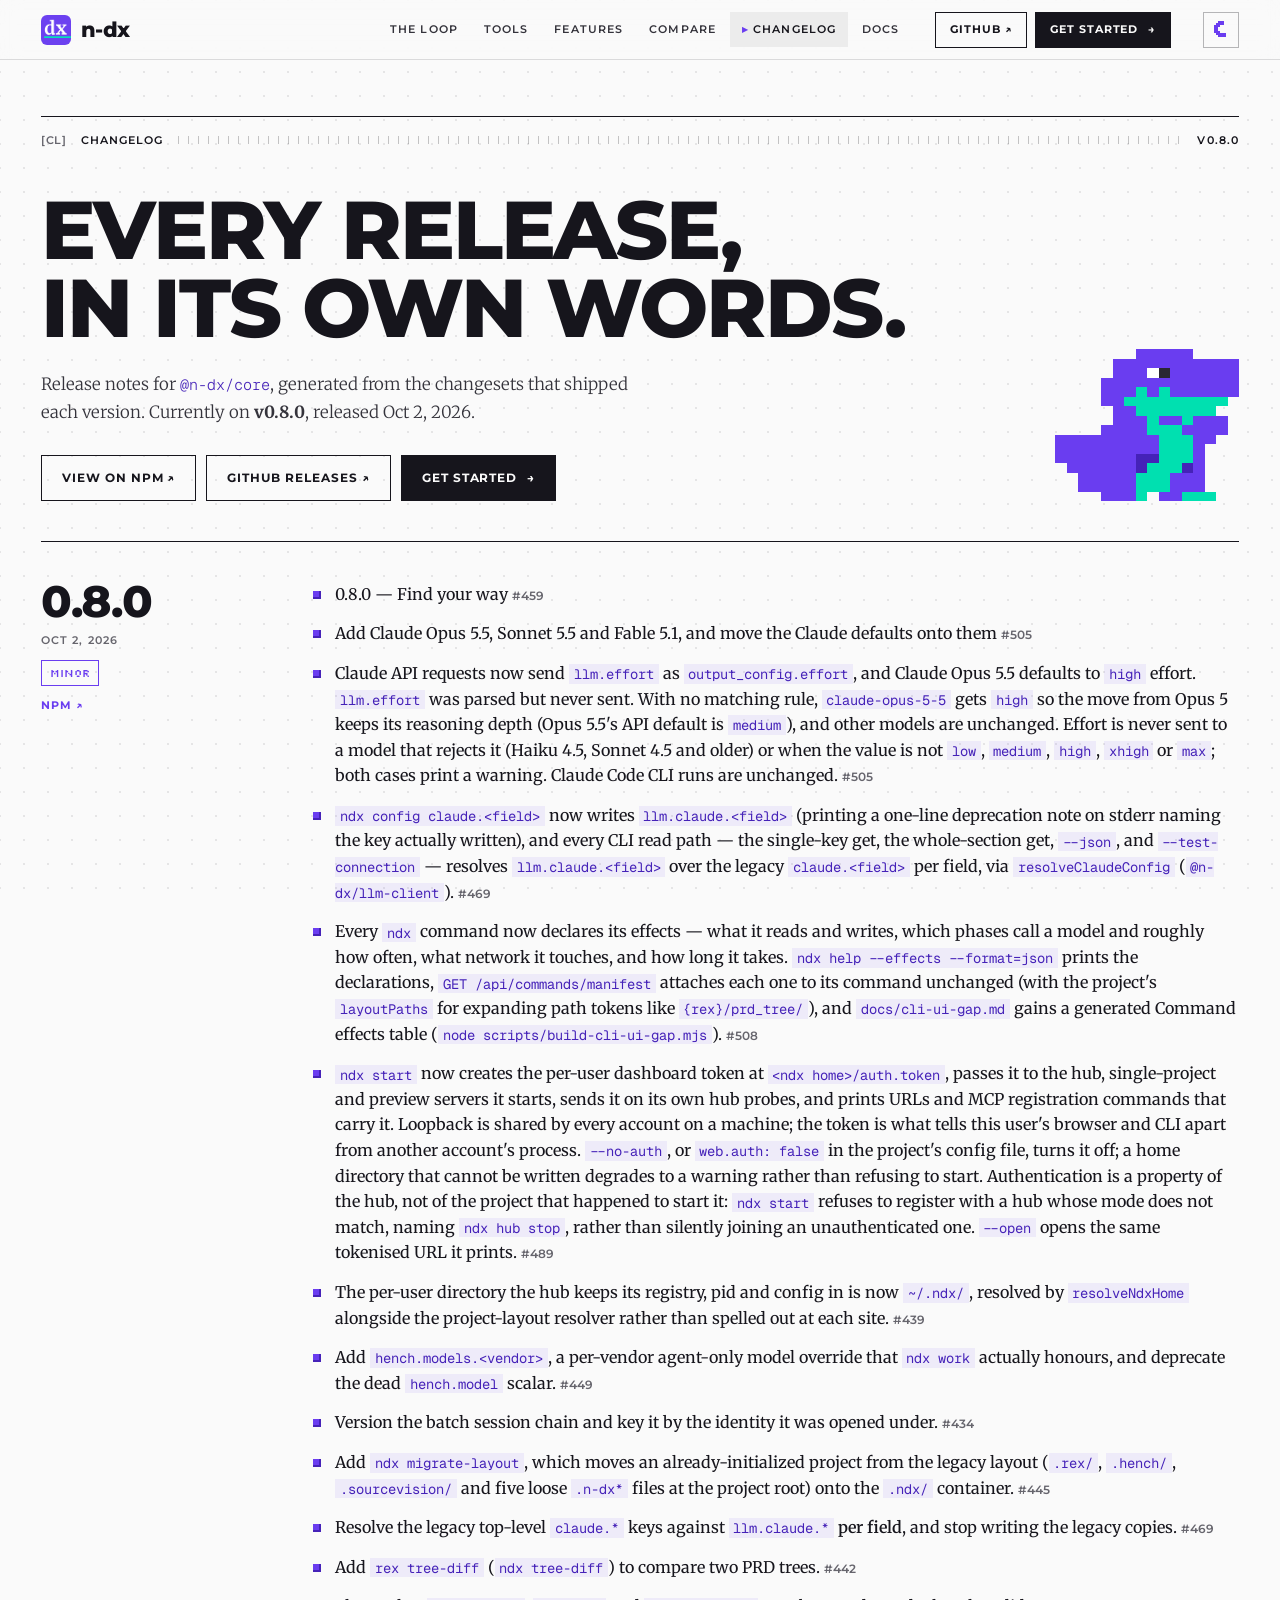
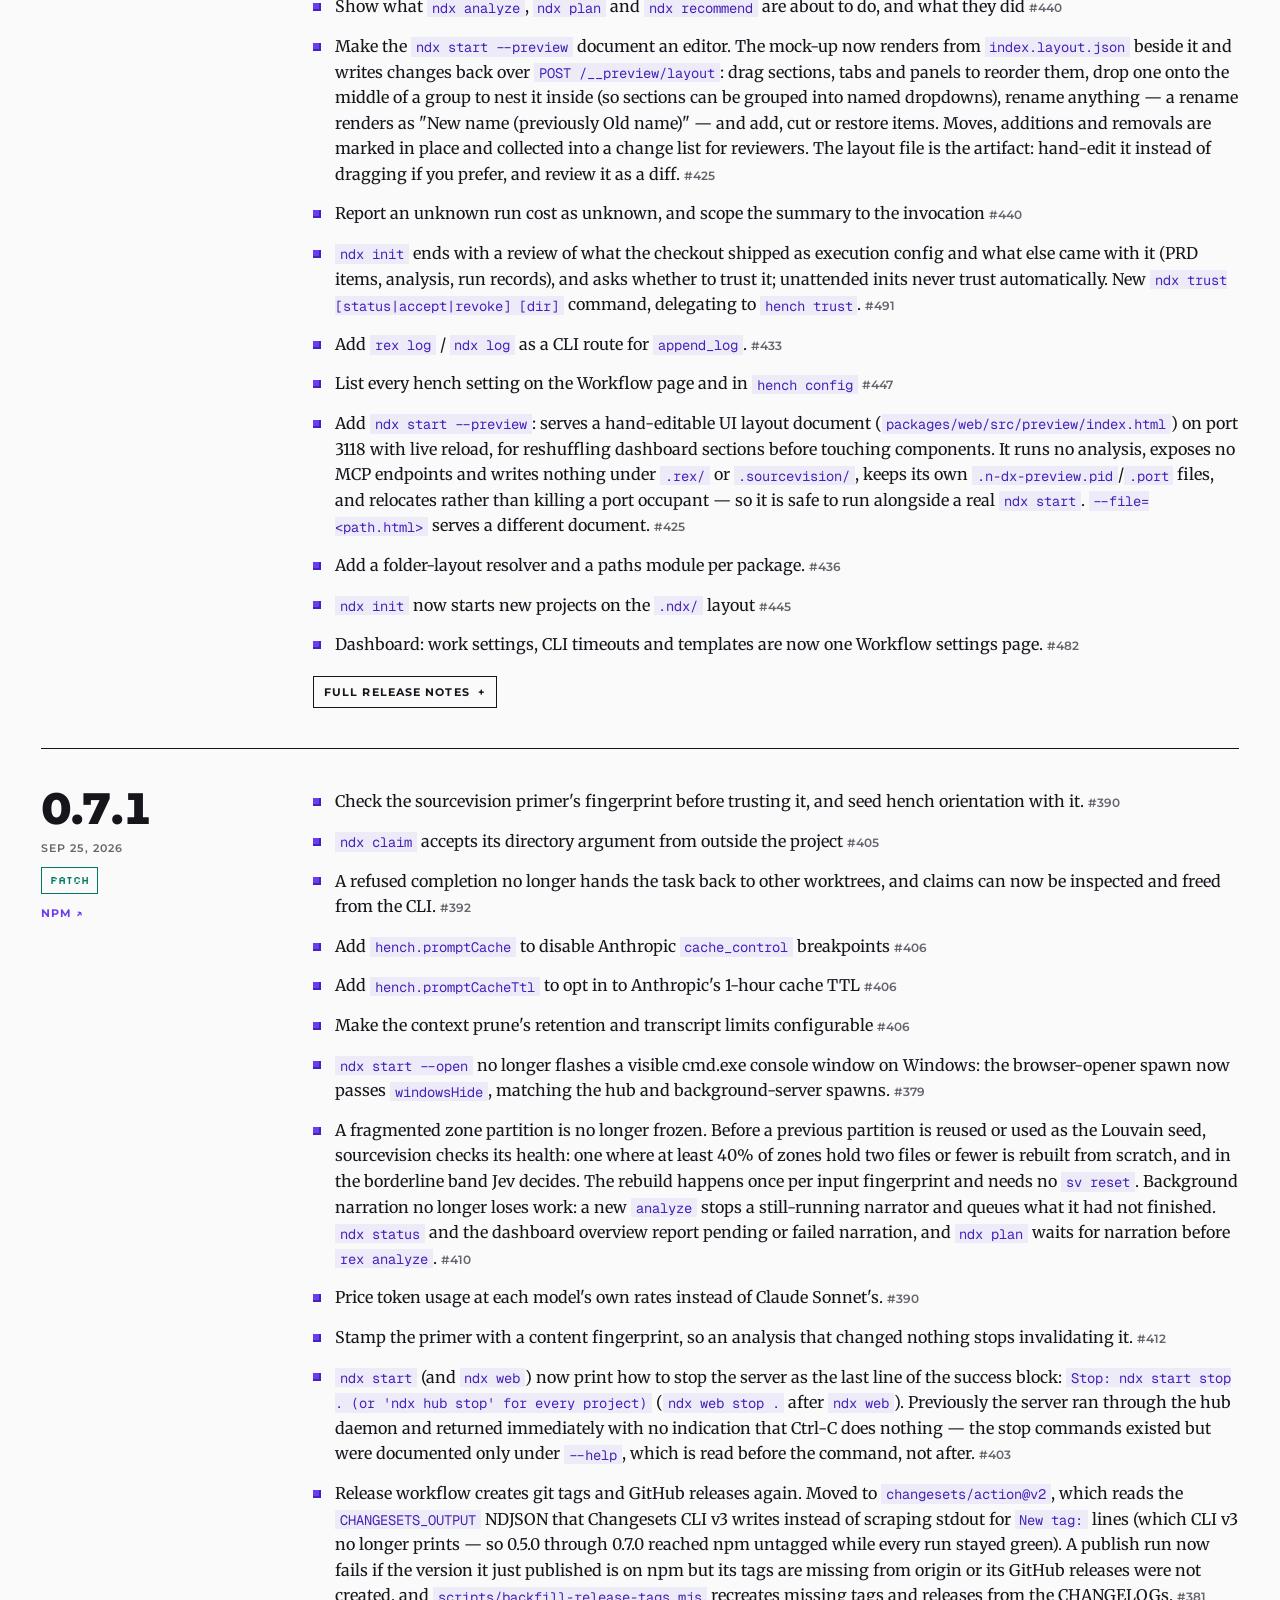
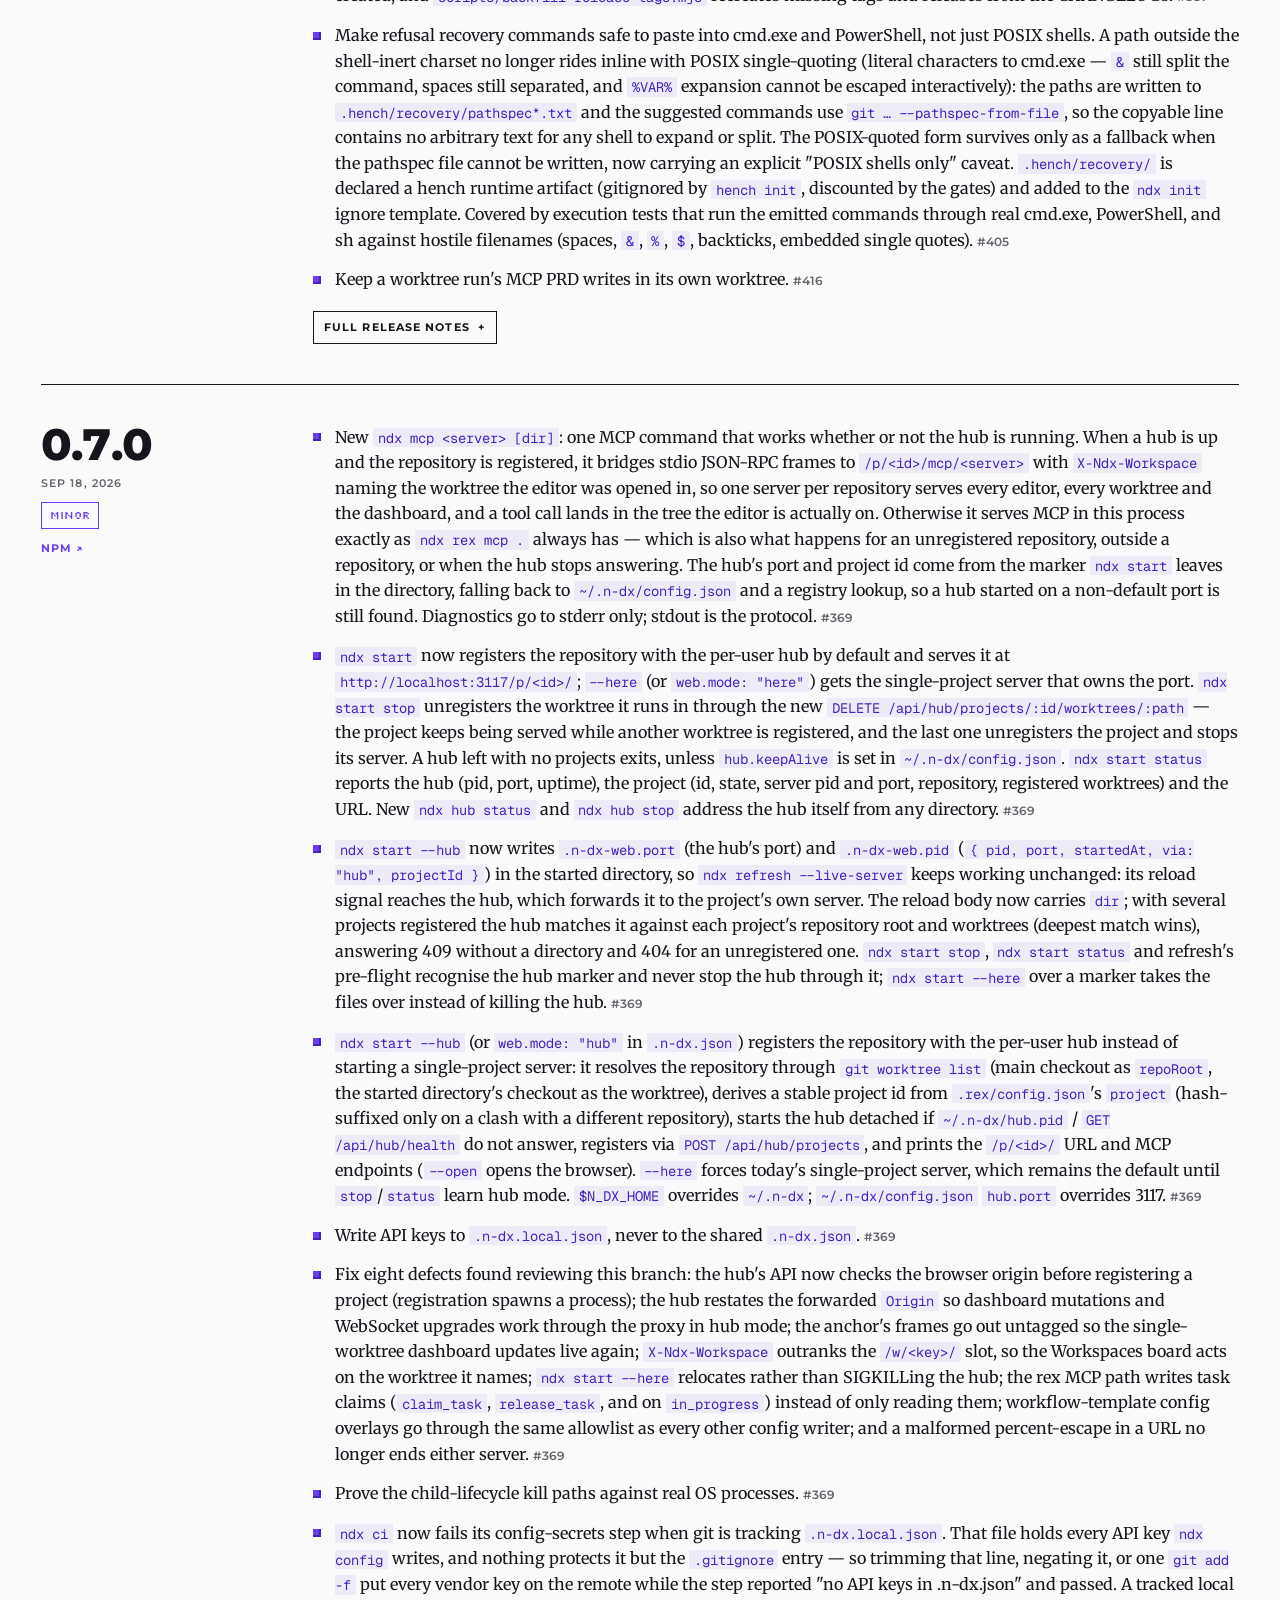
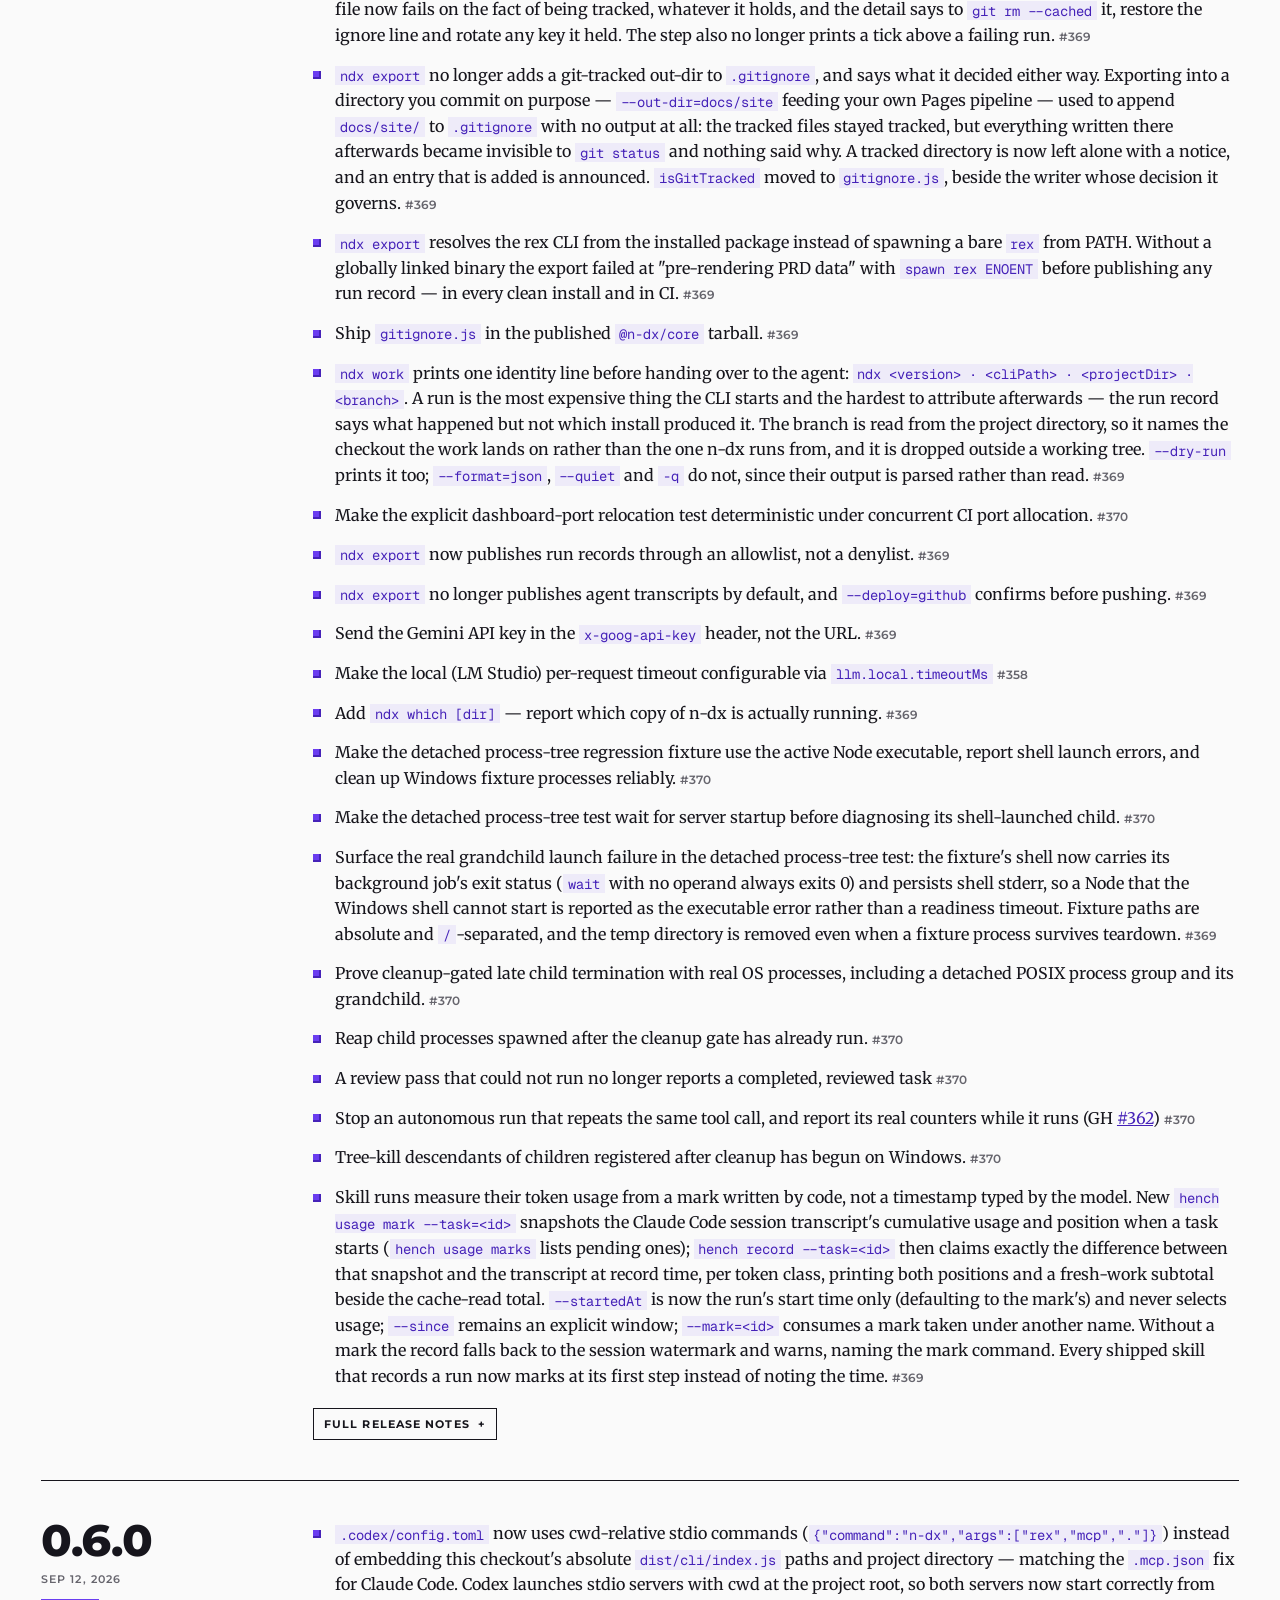
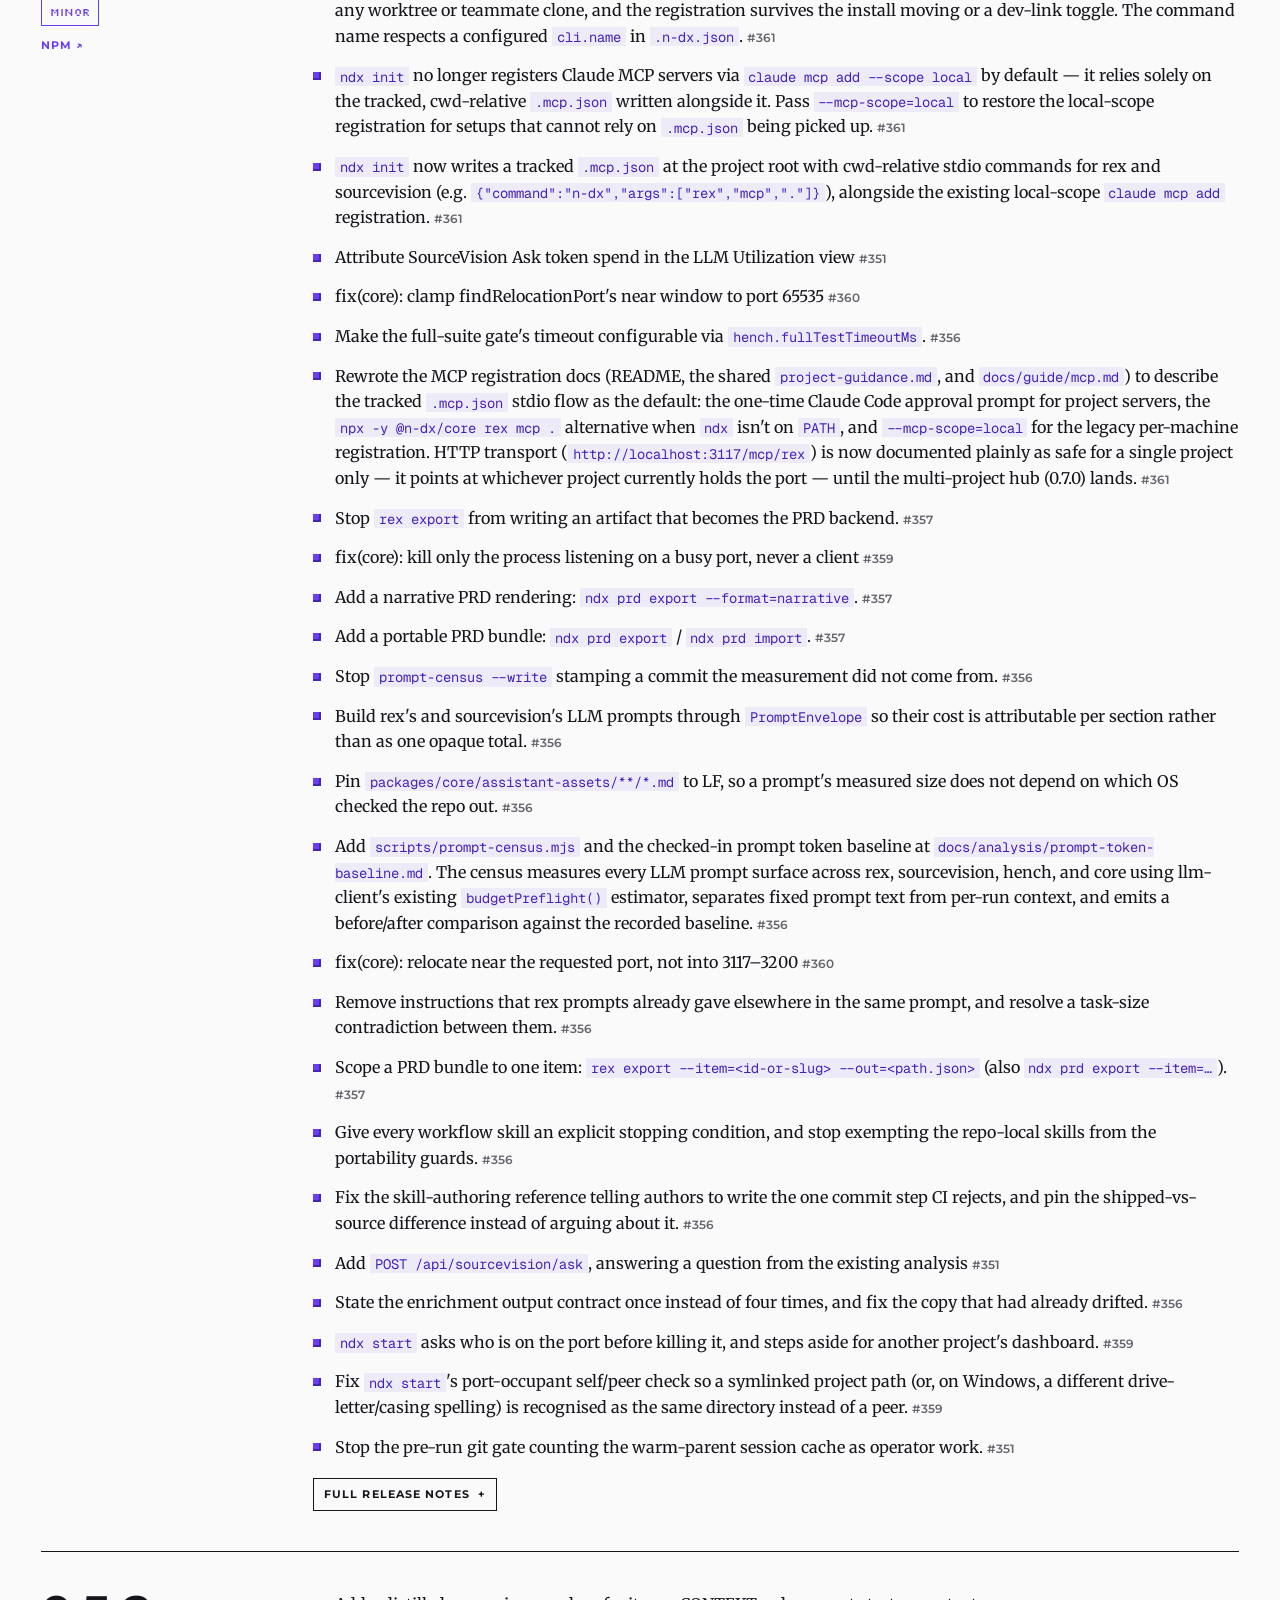
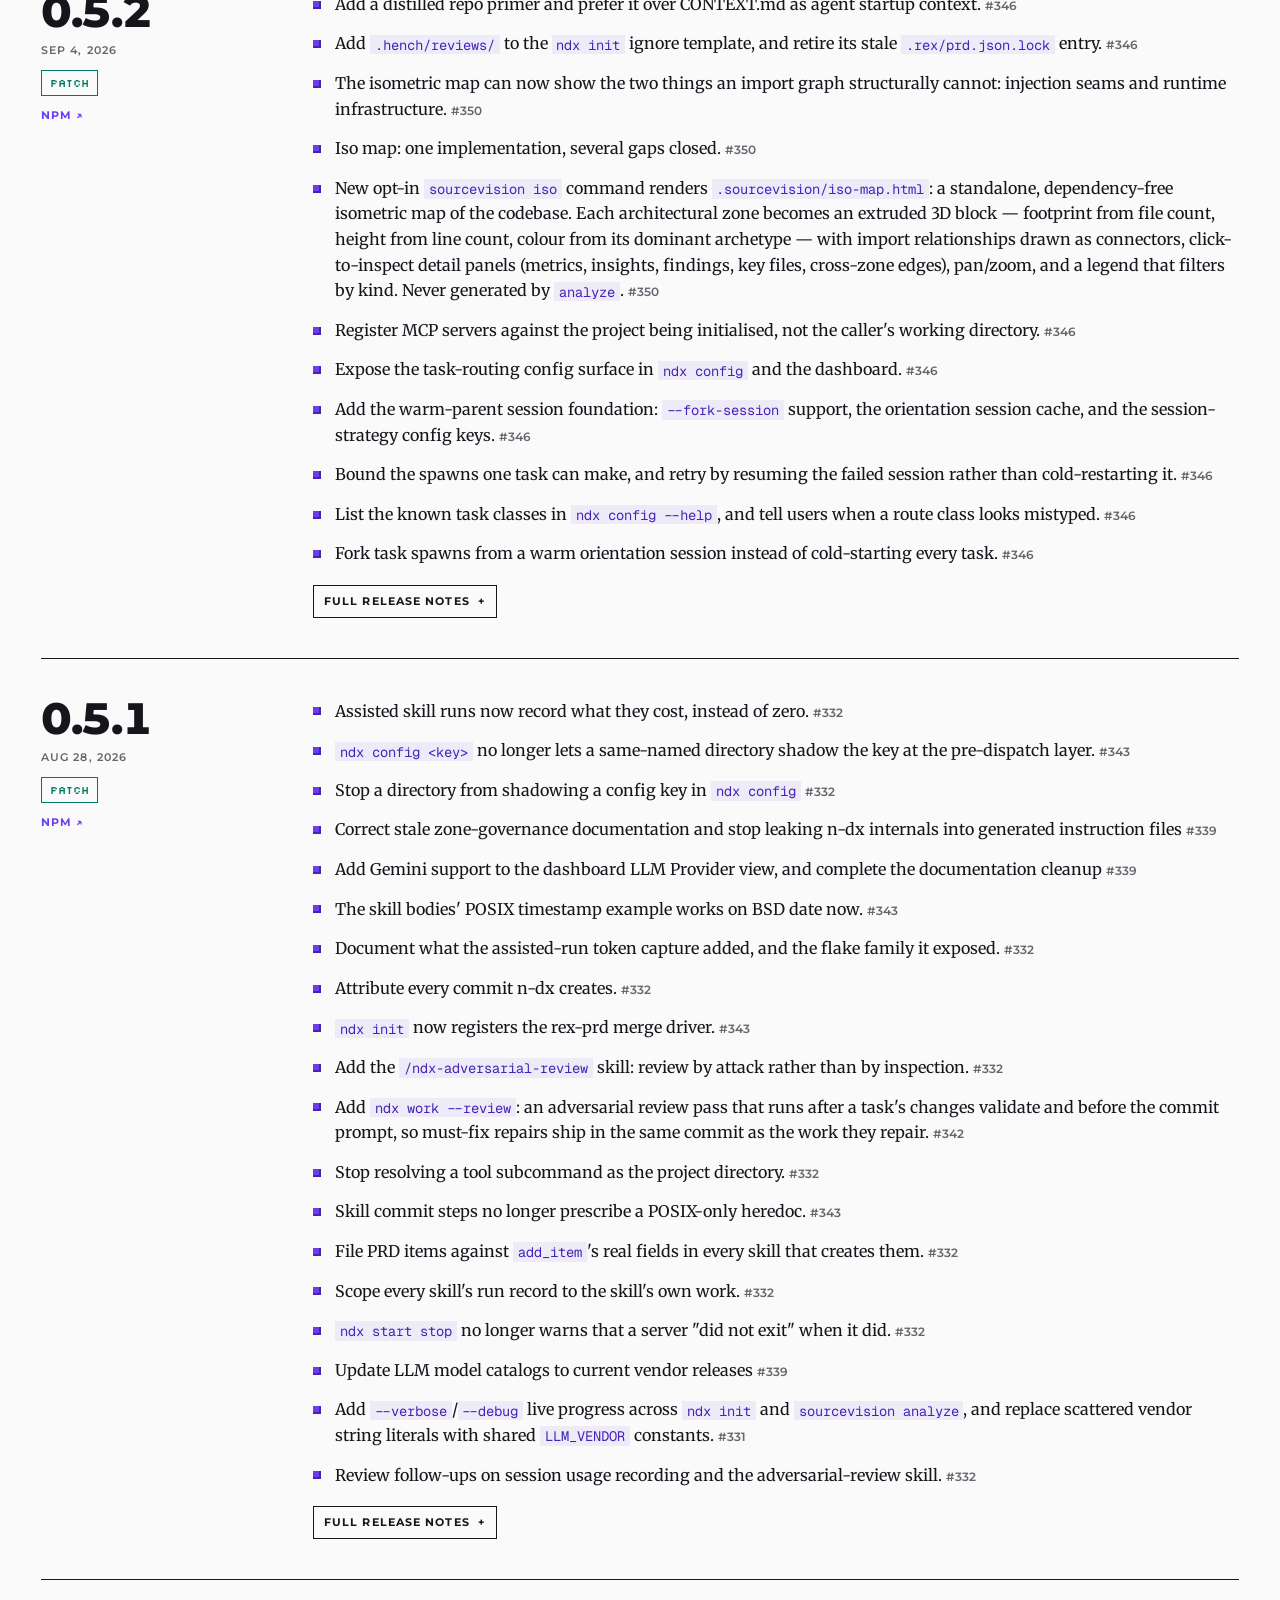
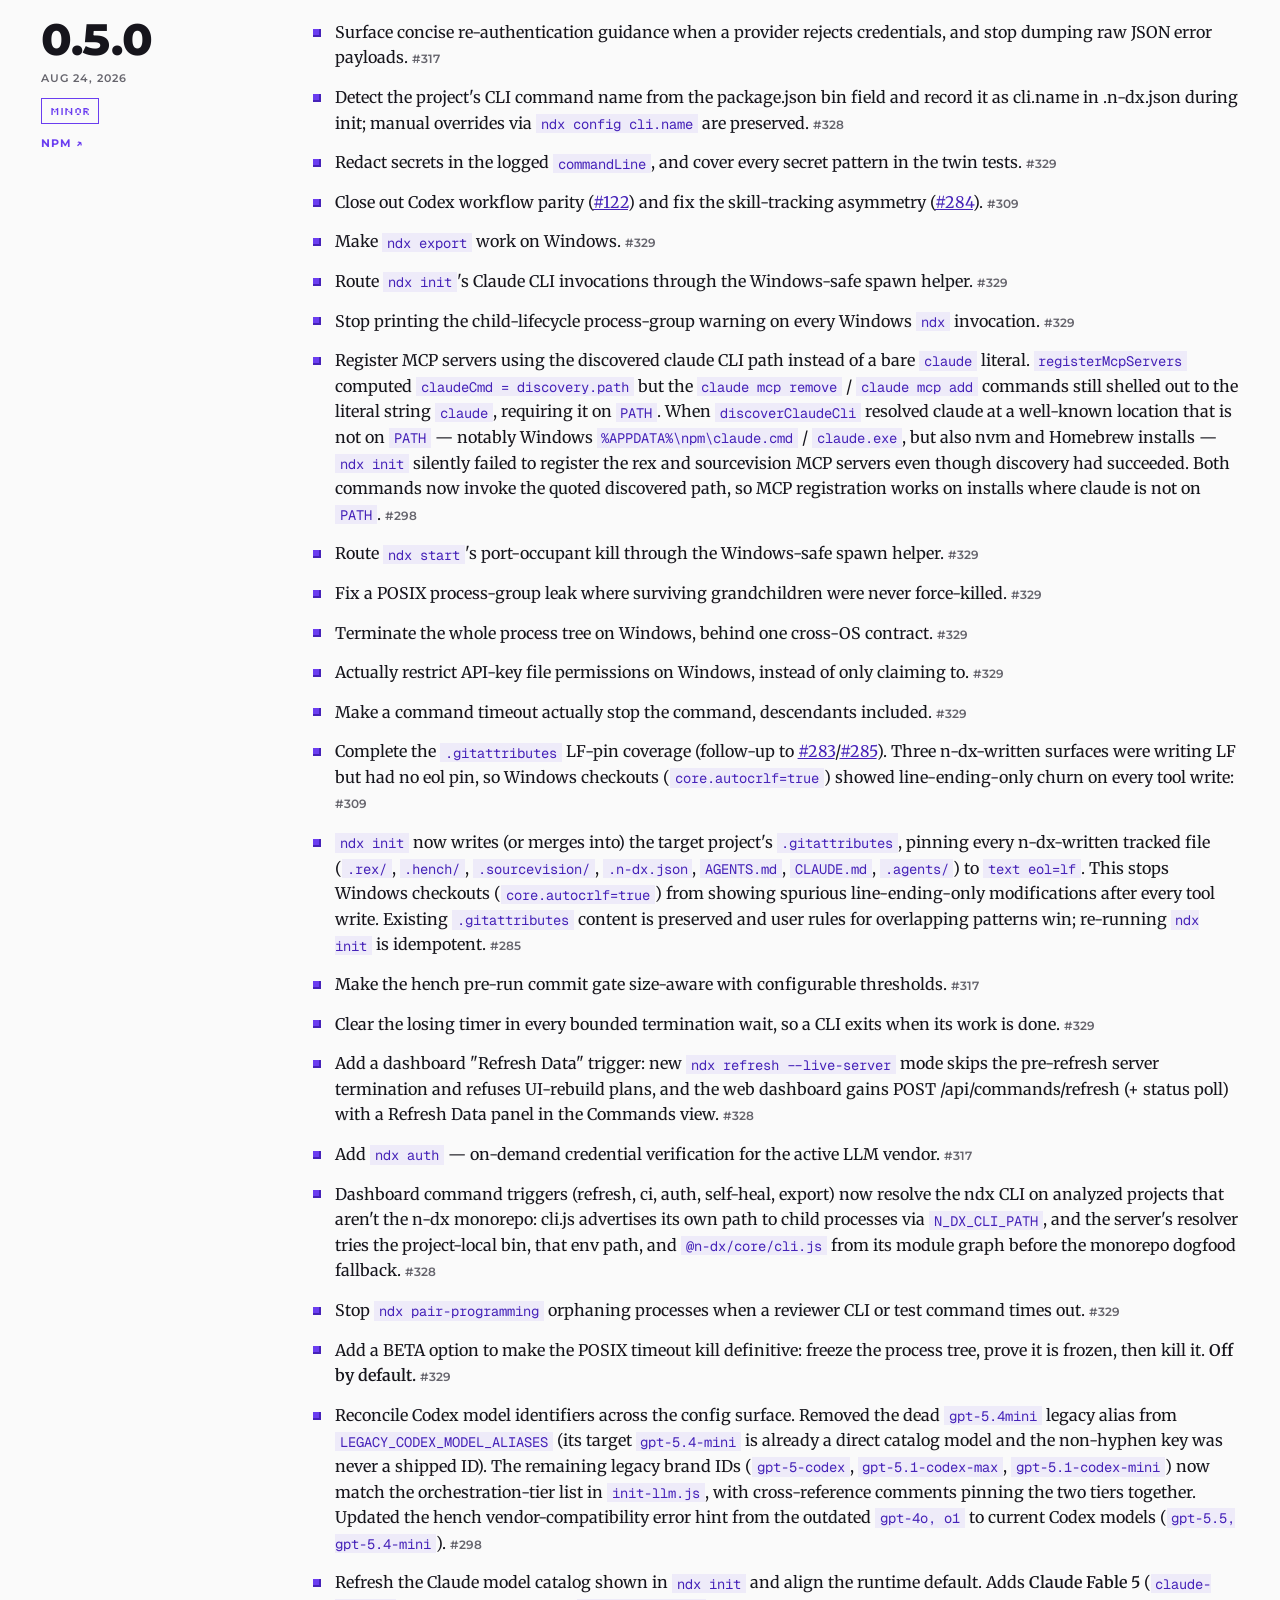
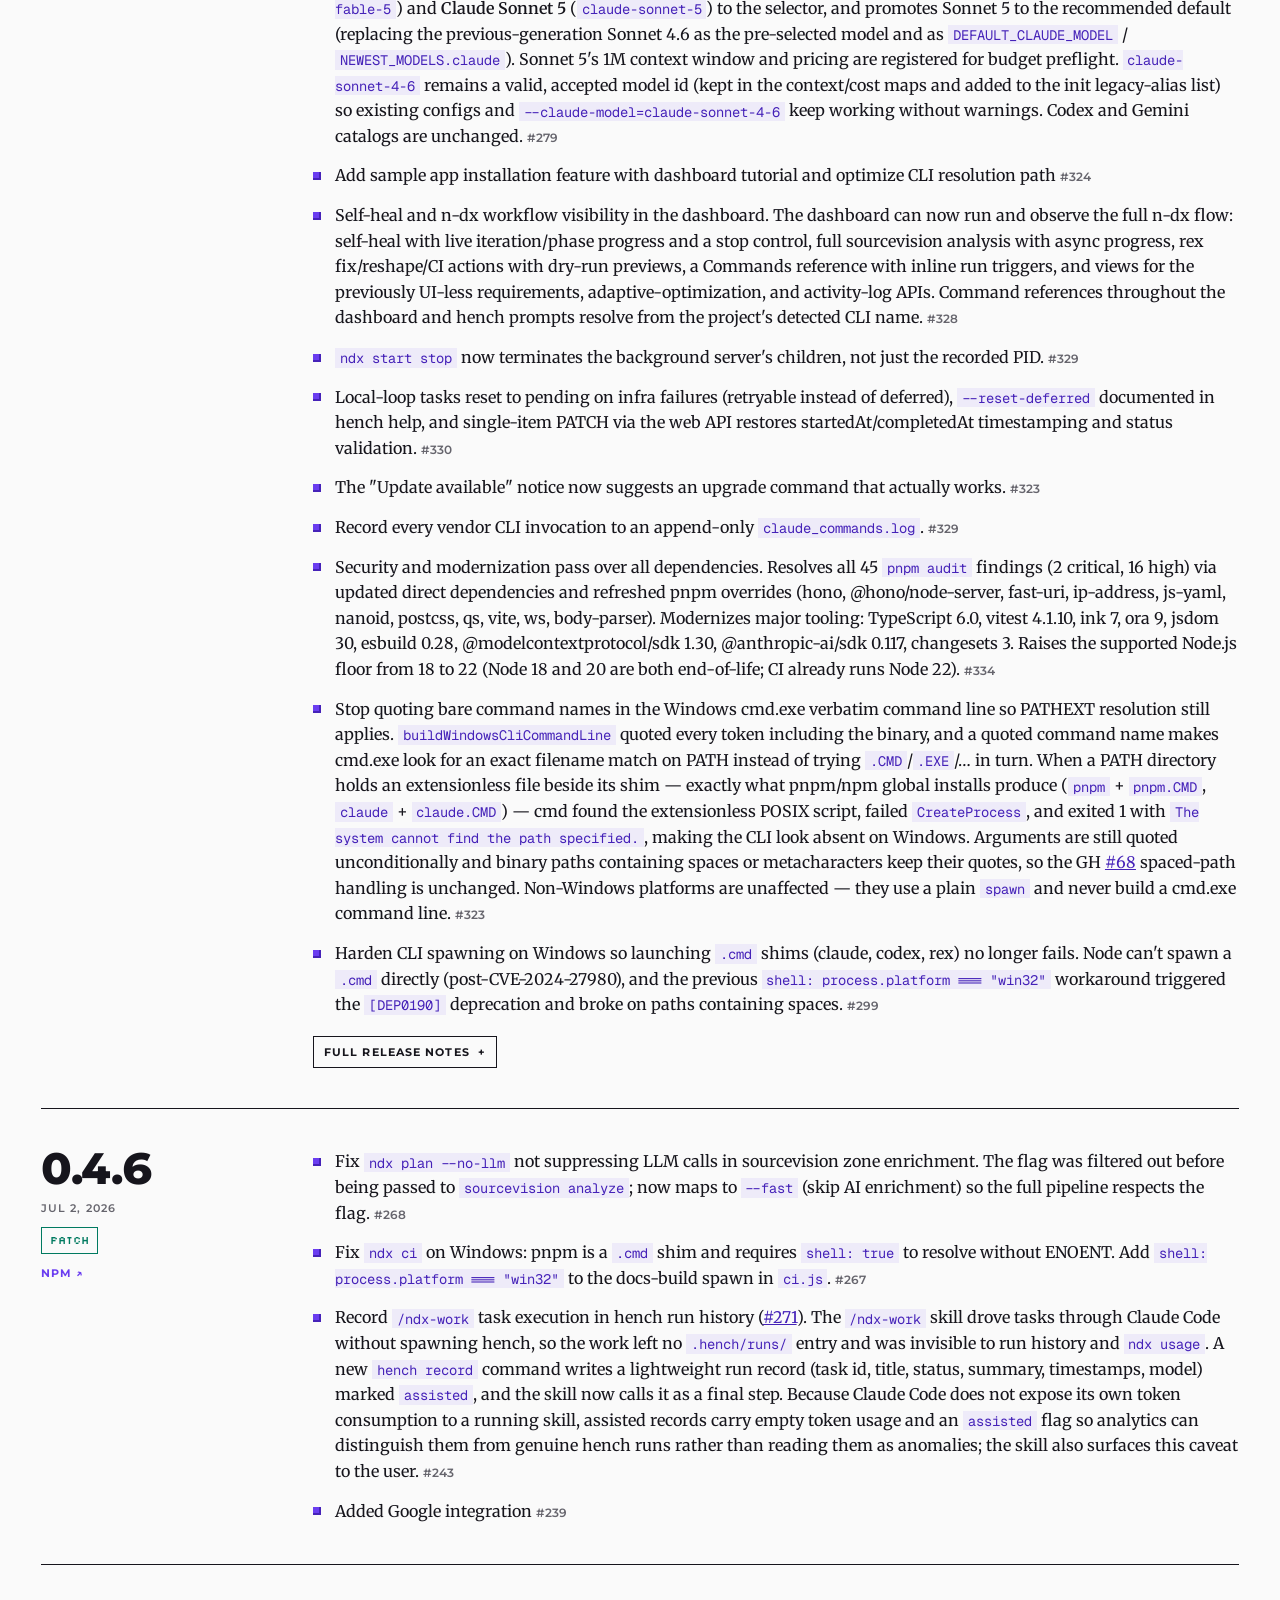
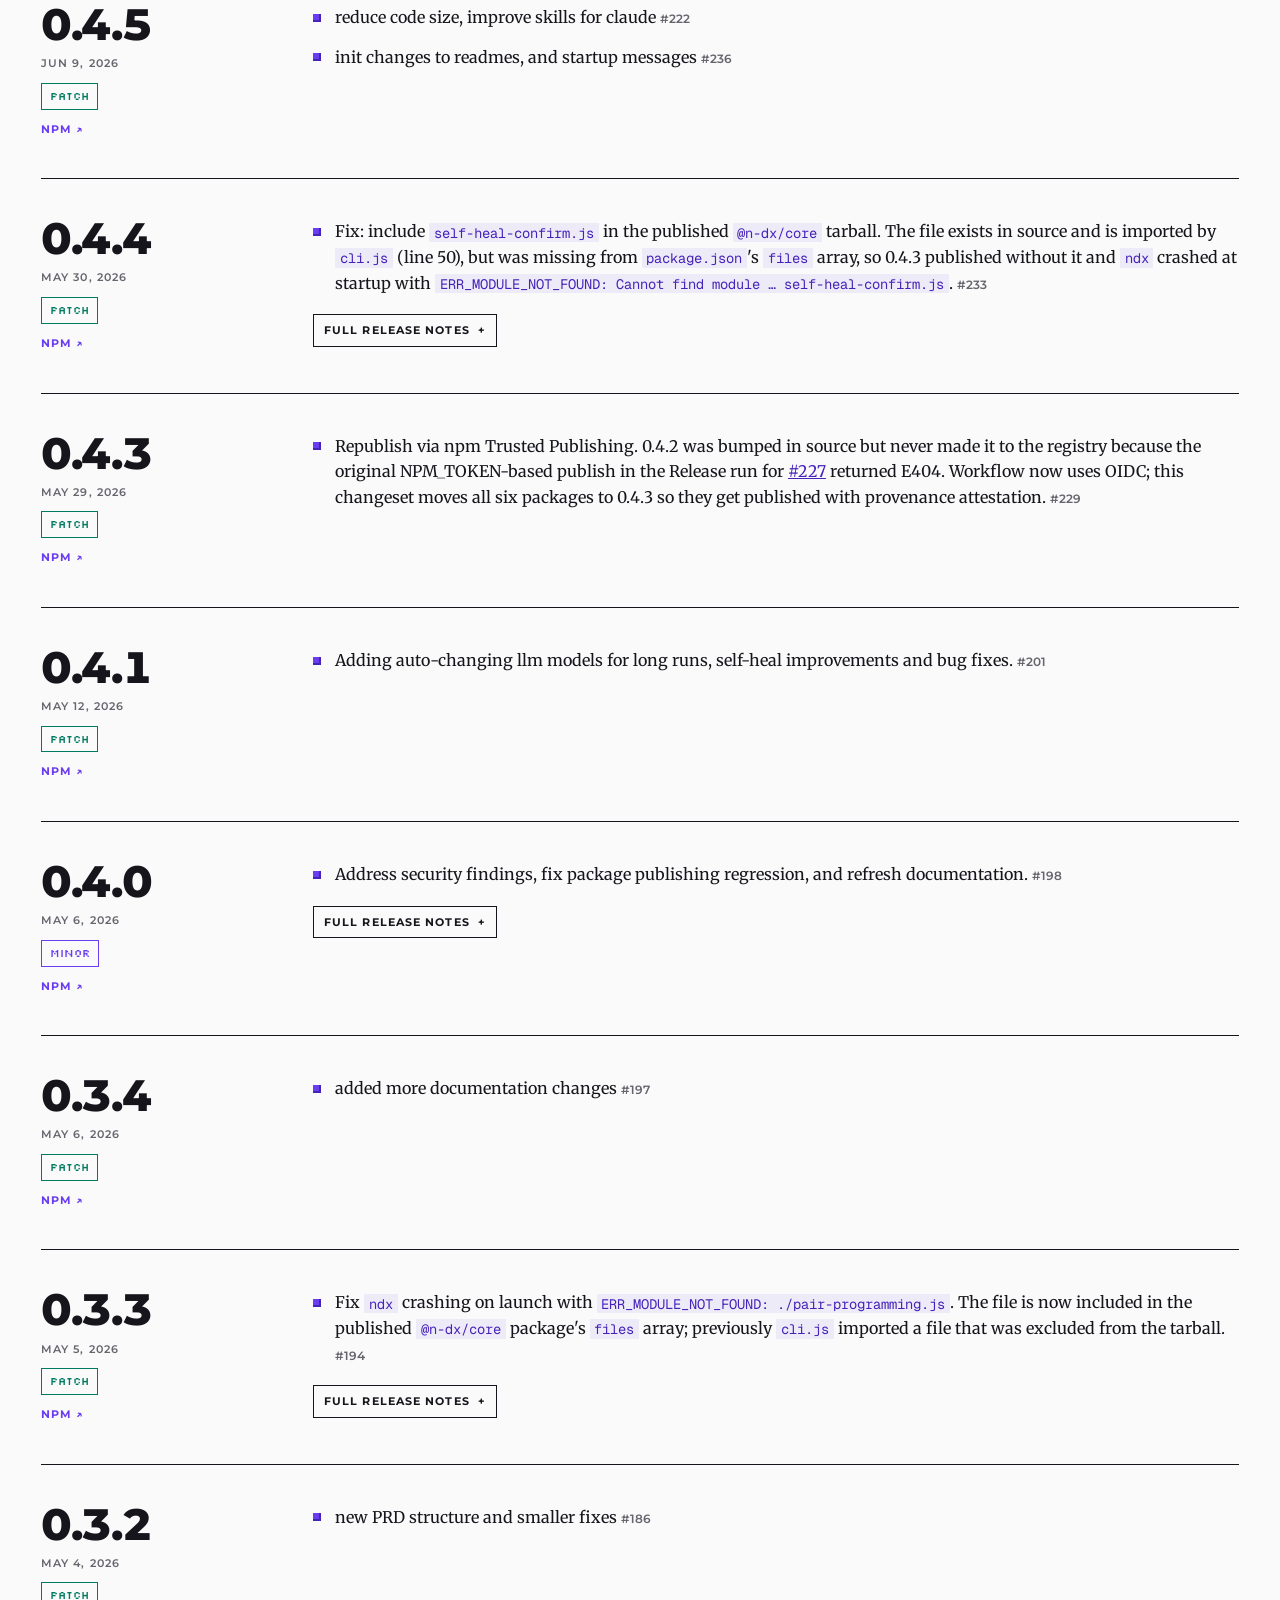
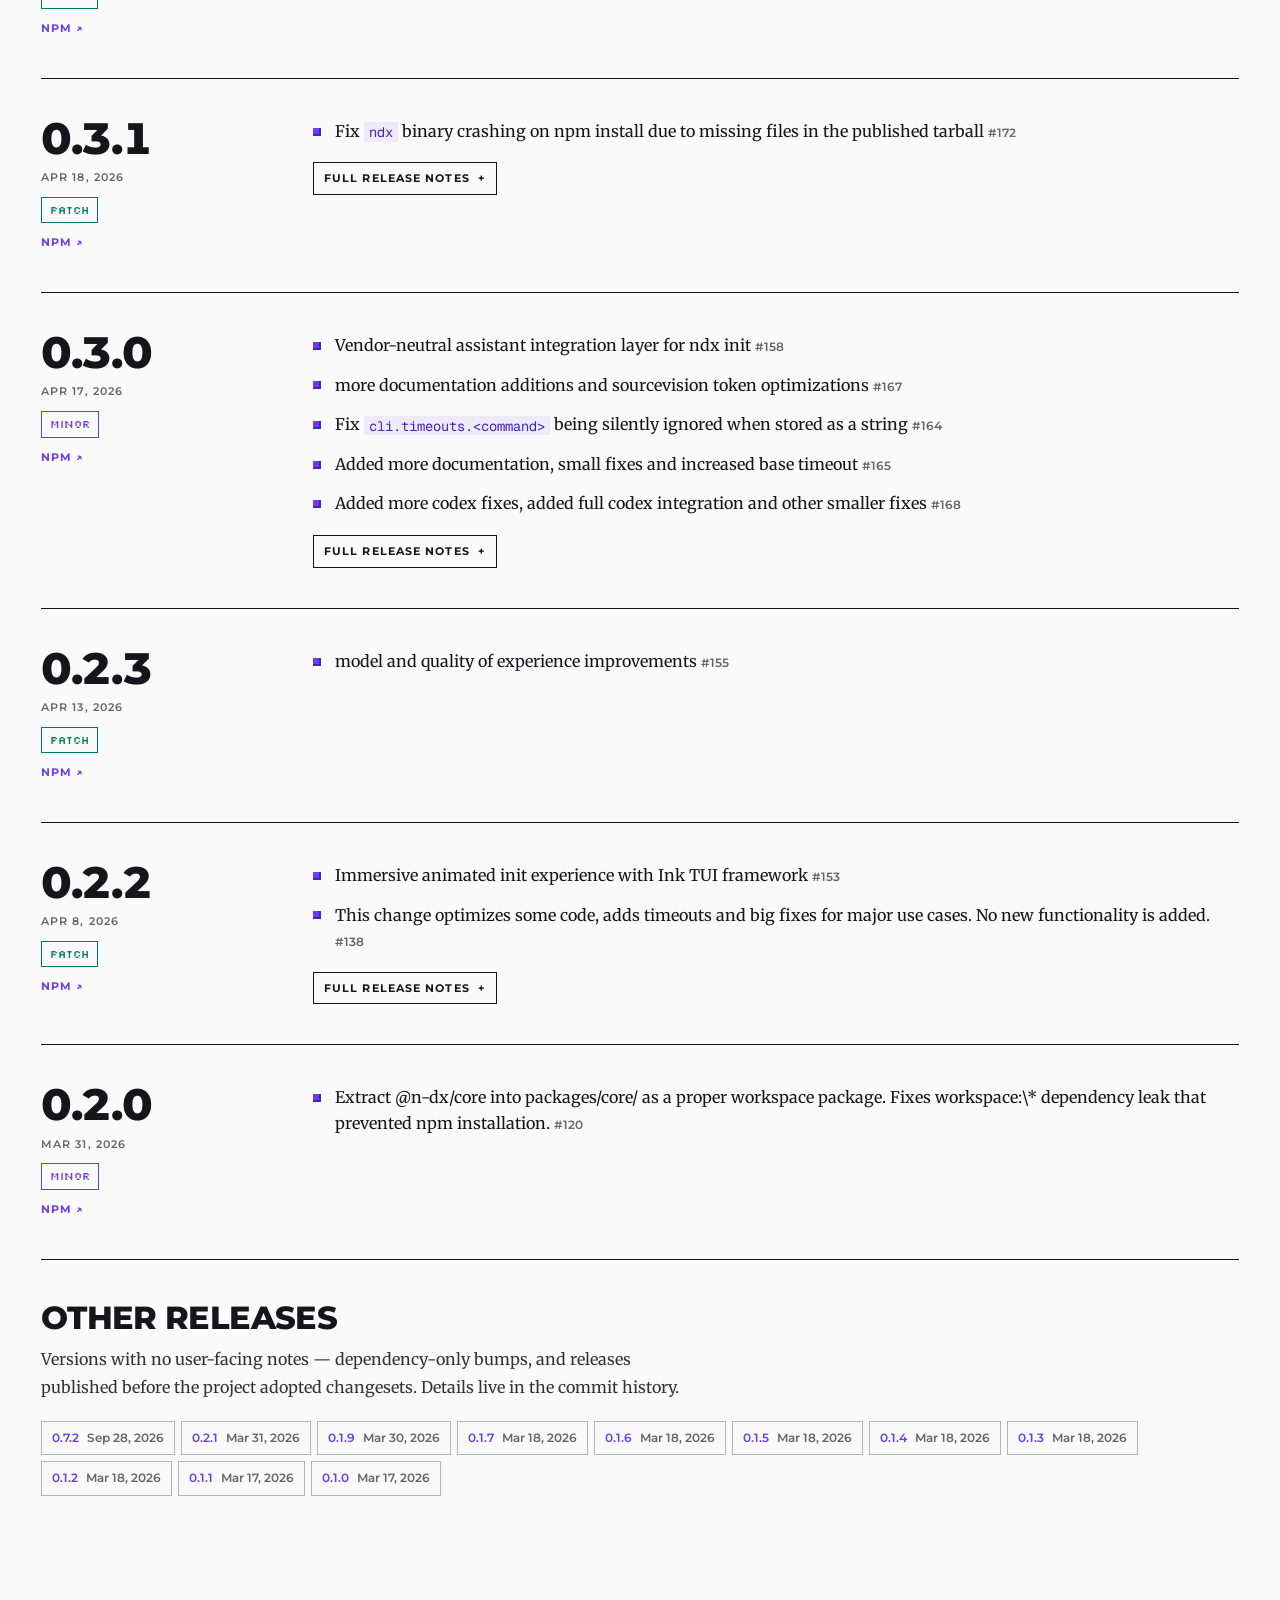
==== commit db4e9d99: "Sync changelog for @n-dx/core v0.8.0" ====
--- a/changelog/index.html
+++ b/changelog/index.html
@@ -16,7 +16,7 @@
 <meta charset="UTF-8">
 <meta name="viewport" content="width=device-width, initial-scale=1.0">
 <title>Changelog — n-dx</title>
-<meta name="description" content="Release notes for @n-dx/core. Latest: v0.7.1 — Check the sourcevision primer&#39;s fingerprint before trusting it, and seed hench orientation with it.">
+<meta name="description" content="Release notes for @n-dx/core. Latest: v0.8.0 — 0.8.0 — Find your way">
 <meta name="author" content="En Dash Consulting">
 <meta name="robots" content="index, follow">
 <link rel="canonical" href="https://n-dx.dev/changelog/">
@@ -28,7 +28,7 @@
 <meta property="og:type" content="website">
 <meta property="og:url" content="https://n-dx.dev/changelog/">
 <meta property="og:title" content="Changelog — n-dx">
-<meta property="og:description" content="Release notes for @n-dx/core. Latest: v0.7.1 — Check the sourcevision primer&#39;s fingerprint before trusting it, and seed hench orientation with it.">
+<meta property="og:description" content="Release notes for @n-dx/core. Latest: v0.8.0 — 0.8.0 — Find your way">
 <meta property="og:image" content="https://n-dx.dev/n-dx-logo.png">
 <meta property="og:image:width" content="300">
 <meta property="og:image:height" content="300">
@@ -38,7 +38,7 @@
 <!-- Twitter Card -->
 <meta name="twitter:card" content="summary">
 <meta name="twitter:title" content="Changelog — n-dx">
-<meta name="twitter:description" content="Release notes for @n-dx/core. Latest: v0.7.1">
+<meta name="twitter:description" content="Release notes for @n-dx/core. Latest: v0.8.0">
 <meta name="twitter:image" content="https://n-dx.dev/n-dx-logo.png">
 <meta name="twitter:image:alt" content="n-dx logo">
 
@@ -139,13 +139,13 @@
 
 <header class="cl-hero">
   <div class="wrap">
-    <div class="bar"><span class="idx">CL</span><span>Changelog</span><span class="ticks"></span><span>v0.7.1</span></div>
+    <div class="bar"><span class="idx">CL</span><span>Changelog</span><span class="ticks"></span><span>v0.8.0</span></div>
     <div class="cl-hero-grid">
       <div>
         <h1 class="display" data-reveal>Every release,<br>in its own words.</h1>
         <p class="lede">
           Release notes for <code>@n-dx/core</code>, generated from the changesets that shipped each
-          version. Currently on <strong>v0.7.1</strong>, released Sep 25, 2026.
+          version. Currently on <strong>v0.8.0</strong>, released Oct 2, 2026.
         </p>
         <div class="cl-hero-links">
           <a href="https://www.npmjs.com/package/@n-dx/core" target="_blank" rel="noopener noreferrer" class="btn btn-ghost">View on npm ↗</a>
@@ -158,6 +158,43 @@
   </div>
 </header>
 <main id="main-content" class="cl-main wrap">
+<article class="cl-release" id="v0-8-0">
+        <header class="cl-release-head">
+          <h2 class="cl-version">
+            <a href="#v0-8-0" aria-label="Permalink to 0.8.0">0.8.0</a>
+          </h2>
+          <time class="cl-date" datetime="2026-10-02T21:32:48.166Z">Oct 2, 2026</time>
+          <span class="cl-release-bump minor">Minor</span>
+          <a class="cl-npm-link" href="https://www.npmjs.com/package/@n-dx/core/v/0.8.0" target="_blank" rel="noopener noreferrer">npm ↗</a>
+        </header>
+        <div class="cl-release-body">
+          <ul class="cl-changes" role="list">
+            <li>0.8.0 — Find your way <a class="cl-pr" href="https://github.com/en-dash-consulting/n-dx/pull/459" target="_blank" rel="noopener noreferrer">#459</a></li>
+            <li>Add Claude Opus 5.5, Sonnet 5.5 and Fable 5.1, and move the Claude defaults onto them <a class="cl-pr" href="https://github.com/en-dash-consulting/n-dx/pull/505" target="_blank" rel="noopener noreferrer">#505</a></li>
+            <li>Claude API requests now send <code>llm.effort</code> as <code>output_config.effort</code>, and Claude Opus 5.5 defaults to <code>high</code> effort. <code>llm.effort</code> was parsed but never sent. With no matching rule, <code>claude-opus-5-5</code> gets <code>high</code> so the move from Opus 5 keeps its reasoning depth (Opus 5.5&#39;s API default is <code>medium</code>), and other models are unchanged. Effort is never sent to a model that rejects it (Haiku 4.5, Sonnet 4.5 and older) or when the value is not <code>low</code>, <code>medium</code>, <code>high</code>, <code>xhigh</code> or <code>max</code>; both cases print a warning. Claude Code CLI runs are unchanged. <a class="cl-pr" href="https://github.com/en-dash-consulting/n-dx/pull/505" target="_blank" rel="noopener noreferrer">#505</a></li>
+            <li><code>ndx config claude.&lt;field&gt;</code> now writes <code>llm.claude.&lt;field&gt;</code> (printing a one-line deprecation note on stderr naming the key actually written), and every CLI read path — the single-key get, the whole-section get, <code>--json</code>, and <code>--test-connection</code> — resolves <code>llm.claude.&lt;field&gt;</code> over the legacy <code>claude.&lt;field&gt;</code> per field, via <code>resolveClaudeConfig</code> (<code>@n-dx/llm-client</code>). <a class="cl-pr" href="https://github.com/en-dash-consulting/n-dx/pull/469" target="_blank" rel="noopener noreferrer">#469</a></li>
+            <li>Every <code>ndx</code> command now declares its effects — what it reads and writes, which phases call a model and roughly how often, what network it touches, and how long it takes. <code>ndx help --effects --format=json</code> prints the declarations, <code>GET /api/commands/manifest</code> attaches each one to its command unchanged (with the project&#39;s <code>layoutPaths</code> for expanding path tokens like <code>{rex}/prd_tree/</code>), and <code>docs/cli-ui-gap.md</code> gains a generated Command effects table (<code>node scripts/build-cli-ui-gap.mjs</code>). <a class="cl-pr" href="https://github.com/en-dash-consulting/n-dx/pull/508" target="_blank" rel="noopener noreferrer">#508</a></li>
+            <li><code>ndx start</code> now creates the per-user dashboard token at <code>&lt;ndx home&gt;/auth.token</code>, passes it to the hub, single-project and preview servers it starts, sends it on its own hub probes, and prints URLs and MCP registration commands that carry it. Loopback is shared by every account on a machine; the token is what tells this user&#39;s browser and CLI apart from another account&#39;s process. <code>--no-auth</code>, or <code>web.auth: false</code> in the project&#39;s config file, turns it off; a home directory that cannot be written degrades to a warning rather than refusing to start. Authentication is a property of the hub, not of the project that happened to start it: <code>ndx start</code> refuses to register with a hub whose mode does not match, naming <code>ndx hub stop</code>, rather than silently joining an unauthenticated one. <code>--open</code> opens the same tokenised URL it prints. <a class="cl-pr" href="https://github.com/en-dash-consulting/n-dx/pull/489" target="_blank" rel="noopener noreferrer">#489</a></li>
+            <li>The per-user directory the hub keeps its registry, pid and config in is now <code>~/.ndx/</code>, resolved by <code>resolveNdxHome</code> alongside the project-layout resolver rather than spelled out at each site. <a class="cl-pr" href="https://github.com/en-dash-consulting/n-dx/pull/439" target="_blank" rel="noopener noreferrer">#439</a></li>
+            <li>Add <code>hench.models.&lt;vendor&gt;</code>, a per-vendor agent-only model override that <code>ndx work</code> actually honours, and deprecate the dead <code>hench.model</code> scalar. <a class="cl-pr" href="https://github.com/en-dash-consulting/n-dx/pull/449" target="_blank" rel="noopener noreferrer">#449</a></li>
+            <li>Version the batch session chain and key it by the identity it was opened under. <a class="cl-pr" href="https://github.com/en-dash-consulting/n-dx/pull/434" target="_blank" rel="noopener noreferrer">#434</a></li>
+            <li>Add <code>ndx migrate-layout</code>, which moves an already-initialized project from the legacy layout (<code>.rex/</code>, <code>.hench/</code>, <code>.sourcevision/</code> and five loose <code>.n-dx*</code> files at the project root) onto the <code>.ndx/</code> container. <a class="cl-pr" href="https://github.com/en-dash-consulting/n-dx/pull/445" target="_blank" rel="noopener noreferrer">#445</a></li>
+            <li>Resolve the legacy top-level <code>claude.*</code> keys against <code>llm.claude.*</code> <strong>per field</strong>, and stop writing the legacy copies. <a class="cl-pr" href="https://github.com/en-dash-consulting/n-dx/pull/469" target="_blank" rel="noopener noreferrer">#469</a></li>
+            <li>Add <code>rex tree-diff</code> (<code>ndx tree-diff</code>) to compare two PRD trees. <a class="cl-pr" href="https://github.com/en-dash-consulting/n-dx/pull/442" target="_blank" rel="noopener noreferrer">#442</a></li>
+            <li>Show what <code>ndx analyze</code>, <code>ndx plan</code> and <code>ndx recommend</code> are about to do, and what they did <a class="cl-pr" href="https://github.com/en-dash-consulting/n-dx/pull/440" target="_blank" rel="noopener noreferrer">#440</a></li>
+            <li>Make the <code>ndx start --preview</code> document an editor. The mock-up now renders from <code>index.layout.json</code> beside it and writes changes back over <code>POST /__preview/layout</code>: drag sections, tabs and panels to reorder them, drop one onto the middle of a group to nest it inside (so sections can be grouped into named dropdowns), rename anything — a rename renders as &quot;New name (previously Old name)&quot; — and add, cut or restore items. Moves, additions and removals are marked in place and collected into a change list for reviewers. The layout file is the artifact: hand-edit it instead of dragging if you prefer, and review it as a diff. <a class="cl-pr" href="https://github.com/en-dash-consulting/n-dx/pull/425" target="_blank" rel="noopener noreferrer">#425</a></li>
+            <li>Report an unknown run cost as unknown, and scope the summary to the invocation <a class="cl-pr" href="https://github.com/en-dash-consulting/n-dx/pull/440" target="_blank" rel="noopener noreferrer">#440</a></li>
+            <li><code>ndx init</code> ends with a review of what the checkout shipped as execution config and what else came with it (PRD items, analysis, run records), and asks whether to trust it; unattended inits never trust automatically. New <code>ndx trust [status|accept|revoke] [dir]</code> command, delegating to <code>hench trust</code>. <a class="cl-pr" href="https://github.com/en-dash-consulting/n-dx/pull/491" target="_blank" rel="noopener noreferrer">#491</a></li>
+            <li>Add <code>rex log</code> / <code>ndx log</code> as a CLI route for <code>append_log</code>. <a class="cl-pr" href="https://github.com/en-dash-consulting/n-dx/pull/433" target="_blank" rel="noopener noreferrer">#433</a></li>
+            <li>List every hench setting on the Workflow page and in <code>hench config</code> <a class="cl-pr" href="https://github.com/en-dash-consulting/n-dx/pull/447" target="_blank" rel="noopener noreferrer">#447</a></li>
+            <li>Add <code>ndx start --preview</code>: serves a hand-editable UI layout document (<code>packages/web/src/preview/index.html</code>) on port 3118 with live reload, for reshuffling dashboard sections before touching components. It runs no analysis, exposes no MCP endpoints and writes nothing under <code>.rex/</code> or <code>.sourcevision/</code>, keeps its own <code>.n-dx-preview.pid</code>/<code>.port</code> files, and relocates rather than killing a port occupant — so it is safe to run alongside a real <code>ndx start</code>. <code>--file=&lt;path.html&gt;</code> serves a different document. <a class="cl-pr" href="https://github.com/en-dash-consulting/n-dx/pull/425" target="_blank" rel="noopener noreferrer">#425</a></li>
+            <li>Add a folder-layout resolver and a paths module per package. <a class="cl-pr" href="https://github.com/en-dash-consulting/n-dx/pull/436" target="_blank" rel="noopener noreferrer">#436</a></li>
+            <li><code>ndx init</code> now starts new projects on the <code>.ndx/</code> layout <a class="cl-pr" href="https://github.com/en-dash-consulting/n-dx/pull/445" target="_blank" rel="noopener noreferrer">#445</a></li>
+            <li>Dashboard: work settings, CLI timeouts and templates are now one Workflow settings page. <a class="cl-pr" href="https://github.com/en-dash-consulting/n-dx/pull/482" target="_blank" rel="noopener noreferrer">#482</a></li>
+          </ul>
+          <details class="cl-detail"><summary>Full release notes</summary><div class="cl-detail-body"><div class="cl-note"><p class="cl-note-lead">0.8.0 — Find your way</p><p>A single <code>.ndx/</code> directory for project state, with <code>ndx migrate-layout</code> to move an existing project onto it. A reorganised dashboard: views are stages, Analysis opens on the codebase map, settings are three pages (Robot Wrangler, Workflow, Project) on a shared save frame, and every moved path redirects. A Live tab for watching every run across a repository&#39;s worktrees. A per-user token on the hub and dashboard, and repository trust gating what a checkout&#39;s execution config may widen. New Claude model defaults, per-vendor agent models, per-field resolution of the legacy <code>claude.*</code> keys, and effects declared for every command and shown in a preflight banner.</p><p>Every other changeset in this release is a <code>patch</code>, which is the repo default and correct for each change on its own. This one makes the aggregate a minor, as the 0.8.0 epic requires.</p></div><div class="cl-note"><p class="cl-note-lead">Add Claude Opus 5.5, Sonnet 5.5 and Fable 5.1, and move the Claude defaults onto them</p><p><strong>The defaults have changed.</strong> The standard tier (and the default when no model is configured) is now <code>claude-sonnet-5-5</code>. The heavy tier and the review model are now <code>claude-opus-5-5</code>. The <code>opus</code> alias now resolves to <code>claude-opus-5-5</code> and <code>fable</code> to <code>claude-fable-5-1</code>. <code>ndx init</code> offers Sonnet 5.5 (recommended), Opus 5.5, Fable 5.1 and Haiku 4.5.</p><p>All three new models have a 1M context window and list pricing, so budget preflight, <code>ndx usage</code> and the dashboard spend views price them as known. That includes dated <code>-YYYYMMDD</code> snapshots. Previously they fell back to estimated rates and showed <code>known: false</code>.</p><p><code>claude-sonnet-5</code>, <code>claude-opus-5</code> and <code>claude-fable-5</code> are still priced and resolvable, and <code>ndx init</code> accepts them without an unknown-model warning.</p><p>The dashboard config footer now shows every version part: <code>sonnet 5.5</code>, <code>fable 5.1</code>, <code>haiku 4.5</code>. Before, it showed <code>sonnet 5</code> and <code>haiku 4</code>.</p><p><strong>Pinning back.</strong> Older Claude Code releases can reject the new model ids on CLI-provider runs. If yours does, upgrade Claude Code, or pin the previous model: <code>ndx config llm.claude.model claude-sonnet-5 .</code>. For the heavy tier and review, also set <code>llm.tiers.claude.heavy</code> and <code>llm.claude.reviewModel</code> to <code>claude-opus-5</code>.</p></div><div class="cl-note"><p class="cl-note-lead"><code>ndx config claude.&lt;field&gt;</code> now writes <code>llm.claude.&lt;field&gt;</code> (printing a one-line deprecation note on stderr naming the key actually written), and every CLI read path — the single-key get, the whole-section get, <code>--json</code>, and <code>--test-connection</code> — resolves <code>llm.claude.&lt;field&gt;</code> over the legacy <code>claude.&lt;field&gt;</code> per field, via <code>resolveClaudeConfig</code> (<code>@n-dx/llm-client</code>).</p><p>Before this, <code>ndx config claude.model</code> answered <code>Key &quot;claude.model&quot; not found.</code> right after setting it, <code>ndx config claude</code> and <code>ndx config --json</code> showed only the legacy section, and a project configured entirely under <code>llm.claude.*</code> could look unconfigured to these read paths. Existing <code>claude.*</code> values on disk are left in place — only where new writes land has changed.</p><p>The hand-written <code>resolveClaudeSettings</code> duplicate in <code>packages/core/config.js</code> is gone; it now delegates to <code>resolveClaudeConfig</code>, loaded the same way <code>config.js</code> already loads other <code>@n-dx/llm-client</code> helpers (<code>await import(...)</code> — <code>config.js</code> may not statically import packages).</p></div><div class="cl-note"><p class="cl-note-lead">Every <code>ndx</code> command now declares its effects — what it reads and writes, which phases call a model and roughly how often, what network it touches, and how long it takes. <code>ndx help --effects --format=json</code> prints the declarations, <code>GET /api/commands/manifest</code> attaches each one to its command unchanged (with the project&#39;s <code>layoutPaths</code> for expanding path tokens like <code>{rex}/prd_tree/</code>), and <code>docs/cli-ui-gap.md</code> gains a generated Command effects table (<code>node scripts/build-cli-ui-gap.mjs</code>).</p><p>The preflight banner no longer promises &quot;no model calls&quot; for <code>ndx analyze --no-llm</code> or <code>ndx plan --fast</code>, neither of which turns the model off; each command now names the flags that actually do. The banner and run summary also name the right paths on a <code>.ndx/</code>-layout project.</p></div><div class="cl-note"><p class="cl-note-lead">The per-user directory the hub keeps its registry, pid and config in is now <code>~/.ndx/</code>, resolved by <code>resolveNdxHome</code> alongside the project-layout resolver rather than spelled out at each site.</p><p>Nothing moves on an existing machine: the lookup takes <code>$NDX_HOME</code>, then <code>$N_DX_HOME</code>, then <code>~/.ndx</code> if it exists, then <code>~/.n-dx</code> if it exists, and only a machine with neither starts on <code>~/.ndx</code>. A 0.7.x install keeps using <code>~/.n-dx</code> until it is migrated. An empty override is treated as unset.</p><p><code>ndx start</code> now passes the resolved directory to a hub it spawns as <code>$NDX_HOME</code>, and the hub reports a bad config key by naming the resolved file rather than a tilde path that may not be the one in force.</p></div><div class="cl-note"><p class="cl-note-lead">Add <code>hench.models.&lt;vendor&gt;</code>, a per-vendor agent-only model override that <code>ndx work</code> actually honours, and deprecate the dead <code>hench.model</code> scalar.</p><p><code>hench.model</code> has never been read. <code>ndx work</code> resolved its model from <code>--model</code>, then llm-client&#39;s task-model resolution for <code>agent.execute</code> (<code>llm.routes</code>, <code>llm.tiers.&lt;vendor&gt;.&lt;tier&gt;</code>, <code>llm.model</code> / <code>llm.&lt;vendor&gt;.model</code>, then the vendor default) — the config field&#39;s <code>&quot;sonnet&quot;</code> default never reached the agent loop, and on a non-Codex vendor it was meaningless anyway.</p><p><code>hench.models</code> is an optional map keyed by vendor (<code>claude</code>, <code>codex</code>, <code>google</code>, <code>local</code>) of non-empty model strings. Only the entry for the *active* vendor is consulted, so a config can carry a pinned model for every vendor it switches between. It sits between <code>--model</code> and all <code>llm.*</code> model configuration, which is what makes it agent-only: <code>analyze</code>, <code>plan</code> and the dashboard&#39;s Ask panel keep resolving from <code>llm.*</code> alone, so pinning <code>hench.models.claude</code> changes the executor without changing what anything else runs. <code>--model</code> still wins, and an override incompatible with the active vendor fails with the same actionable error a bad <code>llm.model</code> gets.</p><p>The vendor/model header reports it as <code>hench-override</code>. Resolution moved out of <code>cmdRun</code> into <code>cli/commands/agent-model.ts</code> so the chain is testable on its own.</p><p>Existing <code>hench.model</code> values stay ignored, so no project changes behaviour on upgrade. The new key goes through the same post-merge override validation as every other field: an invalid <code>hench.models</code> in <code>.n-dx.json</code> warns, falls back, and does not stop the run.</p></div><div class="cl-note"><p class="cl-note-lead">Version the batch session chain and key it by the identity it was opened under.</p><p>Under <code>hench.sessionStrategy=batch</code>, a task resumes the previous task&#39;s session. The chain recorded only vendor, model, a task count and the last task title, so resuming was permitted whenever those four matched — across worktrees, branches, source states and permission sets. Two worktrees of one repository running loops in parallel share all four, which made a cross-worktree resume the ordinary case rather than an edge one.</p><p>The entry is now versioned (<code>BATCH_CHAIN_VERSION</code>) and carries the worktree root, ref, sourcevision fingerprint, execution-policy hash, vendor, model, creation time and last-use time. Any mismatch is a named miss — <code>worktree-changed</code>, <code>ref-changed</code>, <code>sourcevision-changed</code>, <code>policy-changed</code>, <code>vendor-changed</code>, <code>model-changed</code>, <code>expired</code>, <code>idle</code>, <code>unversioned</code>, <code>version-changed</code>, <code>malformed</code>, alongside the existing <code>no-chain</code>, <code>cap-reached</code> and <code>disabled</code> — and identity is checked before freshness and the cap, so a chain belonging to another checkout says so instead of reporting that it filled up.</p><p>The policy hash matters more than it looks: <code>codex exec resume</code> accepts no sandbox or approval flags, so a resumed thread keeps the policy that created it. Before this change, tightening <code>hench.guard</code> between tasks left the next task running under the looser policy with no signal.</p><p>Two bounds rather than one TTL, because they catch different drift: total age (<code>hench.batchMaxAgeHours</code>, default 8) retires a loop whose repository has moved on beneath it, and idle time (<code>hench.batchMaxIdleHours</code>, default 1) retires one that stopped while someone worked in the same tree by hand. A single bound would make the last-use stamp unreachable.</p><p>The ref is keyed on the branch, not HEAD. A task that completes commits, so keying on HEAD would retire the chain after every success — batching disabled by way of it working.</p><p>Chains written by earlier versions read back as <code>unversioned</code> and are declined rather than reinterpreted or treated as an error; the next task simply opens a new one.</p></div><div class="cl-note"><p class="cl-note-lead">Add <code>ndx migrate-layout</code>, which moves an already-initialized project from the legacy layout (<code>.rex/</code>, <code>.hench/</code>, <code>.sourcevision/</code> and five loose <code>.n-dx*</code> files at the project root) onto the <code>.ndx/</code> container.</p><p>Migrating is optional — every command reads either shape, and <code>ndx init</code> deliberately leaves an initialized project on the layout it has. This is how you move when you choose to.</p><p>The result is renames plus two dotfiles. Each path moves on disk and both ends are staged, so <code>git log --follow</code> still reaches the history; <code>.gitignore</code> and <code>.gitattributes</code> are rewritten so their patterns name the new paths, because a <code>.rex/**</code> eol pin matches nothing once the PRD lives in <code>.ndx/rex/</code>. The move is then verified — every path arrived, and <code>rex validate</code> gives the same answer it gave before — and a failed check restores the project to the legacy layout without committing anything. Running it on a project already on <code>.ndx/</code> is a no-op.</p><p><code>--dry-run</code> prints the moves and changes nothing; <code>--no-commit</code> stages the migration and leaves the commit to you.</p><p>Two details are load-bearing and worth stating. The move is a rename plus <code>git add -A</code> on both paths rather than <code>git mv</code>: git stores no rename records — <code>--follow</code> and the <code>R</code> status are diff-time similarity detection — so the commit is byte-identical, and <code>git mv &lt;dir&gt;</code> aborts the whole directory over any single tracked entry missing from the working tree, which is an ordinary mid-work state rather than a corrupt repository. That trade is only safe with the second detail: the command refuses to commit when anything under the migrated paths is uncommitted, so an in-progress PRD edit cannot be swept into a commit advertised as nothing but renames. <code>--no-commit</code> lifts that refusal.</p><p>Nothing in the command names a directory. The move list and the pattern rewrites are both derived by resolving the same project root under both layout modes and pairing the fields, so a path added to the resolver joins the migration rather than being silently left behind at the root.</p></div><div class="cl-note"><p class="cl-note-lead">Resolve the legacy top-level <code>claude.*</code> keys against <code>llm.claude.*</code> <strong>per field</strong>, and stop writing the legacy copies.</p><p><strong>Behaviour change.</strong> A project carrying both an <code>llm.claude</code> block and legacy <code>claude.*</code> keys now honours each legacy field the new block leaves unset. The fallback used to be block-level (<code>llmClaude ?? legacyClaude</code>), so a modern block holding a single field discarded every legacy field beside it — a project that set <code>claude.api_key</code> once and later pinned <code>llm.claude.model</code> silently lost the key, and <code>claude.lightModel</code> silently reverted to the tier default. Nothing said so, because both states are valid config.</p><p><code>resolveClaudeConfig</code> in <code>@n-dx/llm-client</code> is the one implementation of that rule, exported alongside a <code>sources</code> map saying where each resolved field came from. <code>loadLLMConfig</code>, <code>GET /api/llm/config</code> and <code>GET /api/ndx-config</code> all use it, so the CLI, the dashboard and the footer can no longer disagree about which value is live.</p><p>Two further consequences of reading the resolved view:</p><p>- The dashboard footer&#39;s auth check (<code>GET /api/ndx-config</code>) now counts a   credential set under <code>llm.claude.api_key</code> / <code>llm.claude.cli_path</code>. It read   only the legacy block before, and reported <code>authMethod: &quot;none&quot;</code> for a   perfectly configured project — it happened to work solely because   <code>packages/core/config.js</code> mirrored modern writes back into the legacy keys. - That mirror is gone. <code>ndx config llm.claude.&lt;field&gt;</code> now writes only   <code>llm.claude.&lt;field&gt;</code>. Existing <code>claude.*</code> values are deliberately left where   they are: they are still read until 1.0.0, so rewriting or removing them would   change what a project resolves without being asked to. The local-file   migration still clears a legacy *secret* from the shared file, because a key   mirrored there by an older version must not stay committed.</p><p>Readers that leaned on that mirror move with it. <code>ndx config --test-connection</code> resolves both locations per field, so it tests a credential stored under <code>llm.claude.cli_path</code> / <code>llm.claude.api_key</code> instead of reporting &quot;No Claude configuration set&quot; for a fully configured project. <code>ndx auth</code> already resolved both and is unchanged. <code>loadClaudeConfig</code> in <code>@n-dx/llm-client</code>, which supplies the API key, CLI path and endpoint to <code>ndx work</code> on the API provider and to rex&#39;s LLM commands, resolves both locations the same way, so a key set with <code>ndx config llm.claude.api_key</code> reaches them.</p><p>Not yet moved: <code>ndx config claude.&lt;field&gt;</code> as a *read*, the whole-section <code>ndx config claude</code>, and the <code>claude</code> block in <code>ndx config --json</code> still answer from the legacy key alone, so they no longer surface a value set under <code>llm.claude.*</code>. Read it under its own name (<code>ndx config llm.claude.&lt;field&gt;</code>) until that migration lands.</p><p>Writes go to the modern keys only. <code>PUT /api/llm/config</code> refuses <code>claude.model</code> and <code>claude.lightModel</code> with a 400 naming the <code>llm.claude.*</code> replacement, rather than the generic unknown-path error those keys would otherwise get.</p><p><code>GET /api/ndx-config</code> also stops falling back to <code>hench.model</code> for the displayed model. <code>ndx work</code> has never read that key, so the footer could name a model nothing would run.</p><p>One sharp edge worth stating: a legacy <code>claude.model</code> that is incompatible with the active vendor was previously masked whenever any <code>llm.claude</code> block existed, and is now resolved — so <code>ndx work</code> reports it with the same actionable error a bad <code>llm.claude.model</code> already gets, instead of silently running the default.</p></div><div class="cl-note"><p class="cl-note-lead">Add <code>rex tree-diff</code> (<code>ndx tree-diff</code>) to compare two PRD trees.</p><p>The diff is by item id over the flattened trees, into <code>added</code>, <code>changed</code>, <code>completed</code>, <code>moved</code> and <code>removed</code>, each entry carrying the item&#39;s ancestor chain so a bare id does not have to be looked up to be understood. Because it keys on the id, a reparented item is reported once as <code>moved</code> — with both its old and new chains — rather than twice as an unrelated removal and addition.</p><p>With no flags it compares this checkout&#39;s working tree against the default branch, which answers &quot;what has this branch done to the PRD&quot;. <code>--from=&lt;ref&gt; --to=&lt;ref&gt;</code> compares two commits, <code>--against=&lt;dir&gt;</code> compares two checkouts on disk (a worktree against its anchor), and <code>--json</code> prints the machine-readable form. Identical trees produce an empty diff. A ref from before the PRD tree existed reports <code>present: false</code> rather than reading as a tree-sized list of additions.</p><p>The command is read-only: it takes no PRD lock and writes nothing, so it can be run while another command is writing the tree. Reading the tree at a ref materialises it into a temp directory through a single <code>git checkout</code> with <code>GIT_INDEX_FILE</code> pointed at a throwaway index, so the caller&#39;s index and working tree are untouched.</p><p>The dashboard&#39;s Workspaces PRD delta now computes through the same <code>diffTrees</code> engine rather than its own copy of the id-indexing and field-comparison loop — its published payload is unchanged, but the CLI and the dashboard can no longer disagree about the same pair of trees.</p></div><div class="cl-note"><p class="cl-note-lead">Show what <code>ndx analyze</code>, <code>ndx plan</code> and <code>ndx recommend</code> are about to do, and what they did</p><p>Run interactively, these three now print a preflight banner before they start: what the command reads, what it writes (and which writes need <code>--accept</code>), which phases call a model and why, and roughly how long it takes. It pauses briefly so you can Ctrl-C, then prints a closing summary of the files written, the LLM calls and tokens, the cost, and the command to run next.</p><p><code>ndx recommend</code> is declared as making no model calls at all, because it groups SourceVision findings deterministically — knowing which commands are free is the point of the banner as much as knowing which are not.</p><p>The banner is skipped under <code>--yes</code>, <code>--quiet</code> and <code>--format=json</code>, in CI, and whenever stdout is not a terminal — so autonomous <code>ndx work</code> runs and piped invocations are unaffected. Both the banner and the summary go to stderr, so <code>--format=json</code> stdout is byte-identical either way. <code>NDX_PREFLIGHT=always</code> forces the banner when piping; <code>NDX_PREFLIGHT_PAUSE_MS</code> sets the pause.</p><p>Supporting changes:</p><p>- <code>rex analyze</code> and <code>rex recommend</code> now run under the shared monotonic progress   reporter from <code>@n-dx/llm-client</code>, and rex&#39;s spinner registers with it like   sourcevision&#39;s already did — so a rate-limit retry raised inside an LLM call   pauses the spinner and prints its own line instead of corrupting it. - Cost is recorded by the tool that spends it, never recomputed by a reader:   <code>sv analyze</code> writes <code>lastAnalysis.llm.costUsd</code> to the manifest (additive,   optional), priced per task class at the model that answered; <code>rex analyze</code>   adds <code>costUsd</code> to its <code>analyze_token_usage</code> log entry. The orchestrator   cannot import the price table, and a second copy of it would drift — so where   no cost was recorded the summary says &quot;not recorded&quot; rather than guessing.</p></div><div class="cl-note"><p class="cl-note-lead">Report an unknown run cost as unknown, and scope the summary to the invocation</p><p><code>priceRunLedger</code> discarded <code>resolveModelPricing(...).known</code> and priced every bucket, so a local or unlisted model was charged at the fallback rates — which are <code>claude-sonnet-5</code>&#39;s, a real catalogue entry, so the guess read as a measurement. <code>recordLLMCall</code> also folds a missing <code>tokenUsage</code> in as <code>0</code>, so a provider that reported no usage priced to exactly <code>0</code>. The manifest&#39;s <code>costUsd</code> is a single number with no room to say &quot;partly&quot;, so one unknowable class now leaves the field off the run entirely; <code>formatCost</code> renders that as &quot;not recorded&quot;.</p><p><code>collectRunSummary</code> read <code>manifest.lastAnalysis</code> unconditionally, but that is the last analysis the *project* ran, not the last one this command ran — and most commands never run SourceVision. An interactive <code>ndx recommend .</code> after an <code>ndx analyze .</code> therefore reported the analysis&#39;s calls, tokens and dollars as its own, and <code>plan --file</code> read the same stale figures. It is now scoped by the run&#39;s timestamp, the way the rex half already was.</p><p><code>analyze</code> also spawns <code>sv narrate</code> detached and returns before that child records a token, so the summary now says when a narrator this run queued is still going, rather than presenting an incomplete total as final.</p></div><div class="cl-note"><p class="cl-note-lead">Add <code>rex log</code> / <code>ndx log</code> as a CLI route for <code>append_log</code>.</p><p><code>append_log</code> was reachable only as a rex MCP tool. Every <code>ndx work</code> run in a recent measured batch reported the same gap: the workflow&#39;s log step asks the agent to call it, but the rex MCP server was not connected to any of those sessions, and rex owns <code>execution-log.jsonl</code> under the write-access protocol, so hand-writing the file is not a substitute. Each run put the detail in its commit message instead.</p><p><code>rex log &lt;event&gt; [--item=&lt;id&gt;] [--detail=&quot;...&quot;]</code> and the <code>append_log</code> MCP tool now build their entry through the same <code>appendExecutionLogEntry</code> and persist it via the same <code>PRDStore#appendLog</code>, so the two routes cannot diverge on shape, truncation (2,000 characters), or rotation (<code>execution-log.1.jsonl</code> past 1 MB). <code>ndx log</code> in <code>packages/core</code> spawns <code>rex log</code> — no rex import, same as every other delegated command.</p><p>rex&#39;s default workflow and the <code>ndx-work</code> skill now name <code>ndx log</code> as the route when no rex MCP server is connected — the ordinary case for a <code>claude</code>/<code>codex</code> CLI-provider run.</p></div><div class="cl-note"><p class="cl-note-lead">List every hench setting on the Workflow page and in <code>hench config</code></p><p><code>ndx config</code>, <code>hench config</code> and the dashboard&#39;s Workflow page each kept their own hand-written list of hench settings, and the three had drifted. <code>hench config</code> was missing sixteen documented keys — <code>promptCacheTtl</code>, the whole <code>prune</code> and test-gate groups, the git-safety pair, session reuse — and the Workflow page was missing those plus the guard keys the CLI already had. One of them, <code>guard.memoryMonitor.spawnThreshold</code>, is named in the message hench prints when it throttles a spawn, so the suggested <code>hench config</code> command answered &quot;Unknown config key&quot;.</p><p>All three surfaces now offer every key hench&#39;s schema defines, grouped into Session Reuse, Context Prune, Test Gate and Git Safety alongside the existing categories. <code>tests/e2e/hench-config-gate-contract.test.js</code> compares the lists and pins each recorded default against hench&#39;s own, so they cannot drift apart again.</p><p>Also fixed:</p><p>- The dashboard can now edit <code>prune.*</code>. Its write gate was per-field and could not see   that hench refuses a config whose <code>prune.retainPairs</code> reaches its <code>prune.triggerPairs</code>;   a new sibling-constraint check runs on the finished config, after group completion, on   every write path. - The gate understands <code>min</code>/<code>max</code> bounds, so it no longer accepts a memory threshold   above 100 that hench would then refuse. - <code>language: &quot;swift&quot;</code> was rejected by hench&#39;s own config schema even though <code>hench init</code>   writes it for a Swift project. - The Workflow page appends any category it does not recognise instead of dropping it,   and <code>hench config --interactive</code> no longer offers &quot;1-5&quot; when there are nine categories.</p></div><div class="cl-note"><p class="cl-note-lead">Add a folder-layout resolver and a paths module per package.</p><p>n-dx keeps its state in three dot-directories and five loose <code>.n-dx*</code> files, named directly at roughly 380 source files. <code>resolveLayout</code> in <code>@n-dx/llm-client</code> makes that one decision in one place: it reads a <code>.ndx/</code> container first and falls back to the legacy layout silently, so existing projects keep working untouched. Each package gains a paths module (<code>resolveRexPaths</code>, <code>resolveSourcevisionPaths</code>, <code>resolveHenchPaths</code>, <code>resolveWebPaths</code>) as the single home for its own folder names, and the orchestration tier gets a hand-written twin in <code>packages/core/layout.js</code> — it may not import from any package tier — pinned to the canonical implementation by a contract test.</p><p>No call sites are rewired yet, so behaviour is unchanged.</p></div><div class="cl-note"><p class="cl-note-lead"><code>ndx init</code> now starts new projects on the <code>.ndx/</code> layout</p><p>A project with no n-dx state gets a single <code>.ndx/</code> container holding <code>rex/</code>, <code>hench/</code>, <code>sourcevision/</code> and <code>config.json</code>, instead of three dot-directories and a <code>.n-dx.json</code> scattered across the root. <code>.mcp.json</code> stays at the repository root, because the vendor CLIs read it there.</p><p>A project that already has n-dx state keeps the layout it has. Re-running init is how people pick up new assistant surfaces and repaired config, and it must not turn into a migration nobody asked for — moving an existing project is <code>ndx migrate-layout</code>&#39;s job, where it can snapshot first and <code>git mv</code> so history follows.</p><p>The mechanism is that init creates the container before it spawns the sub-CLIs, so each one resolves its own paths and they cannot disagree. Alongside it, the paths that <code>ndx init</code> writes and that every later command reads now come from the resolver rather than from literals: the project and package config files, the <code>requireInit</code> check, the <code>.gitignore</code> and <code>.gitattributes</code> blocks, the git baseline commit, and hench&#39;s own state directory across its CLI.</p><p><code>relativeToRoot(layout, path)</code> is new in <code>@n-dx/llm-client</code> (and its orchestration-tier twin), for the several places that need a resolved path as <code>.gitignore</code> spells it — root-relative, forward slashes.</p></div><div class="cl-note"><p class="cl-note-lead">Dashboard: work settings, CLI timeouts and templates are now one Workflow settings page.</p><p>The page (<code>/workflow</code>, in the settings list where the work settings were) renders on the shared settings frame: Save writes each changed part to its own endpoint, and a part whose write fails stays unsaved with its error shown. Templates still apply immediately; Apply and Save as template are disabled while the page has unsaved changes, and applying a template refreshes the work settings. Provider and model are no longer edited here — a link points to Robot Wrangler, which owns them. Templates are no longer a section of the Work stage.</p><p><code>/hench-config</code>, <code>/cli-timeouts</code> and <code>/hench-templates</code> redirect to <code>/workflow</code>. The <code>ndx config</code> help for <code>llm.local.timeoutMs</code> names the new page.</p></div></div></details>
+        </div>
+      </article>
 <article class="cl-release" id="v0-7-1">
         <header class="cl-release-head">
           <h2 class="cl-version">
@@ -626,6 +663,7 @@
           the commit history.
         </p>
         <ul class="cl-early-grid" role="list">
+          <li><a href="https://www.npmjs.com/package/@n-dx/core/v/0.7.2" target="_blank" rel="noopener noreferrer"><span class="v">0.7.2</span><span class="d">Sep 28, 2026</span></a></li>
           <li><a href="https://www.npmjs.com/package/@n-dx/core/v/0.2.1" target="_blank" rel="noopener noreferrer"><span class="v">0.2.1</span><span class="d">Mar 31, 2026</span></a></li>
           <li><a href="https://www.npmjs.com/package/@n-dx/core/v/0.1.9" target="_blank" rel="noopener noreferrer"><span class="v">0.1.9</span><span class="d">Mar 30, 2026</span></a></li>
           <li><a href="https://www.npmjs.com/package/@n-dx/core/v/0.1.7" target="_blank" rel="noopener noreferrer"><span class="v">0.1.7</span><span class="d">Mar 18, 2026</span></a></li>
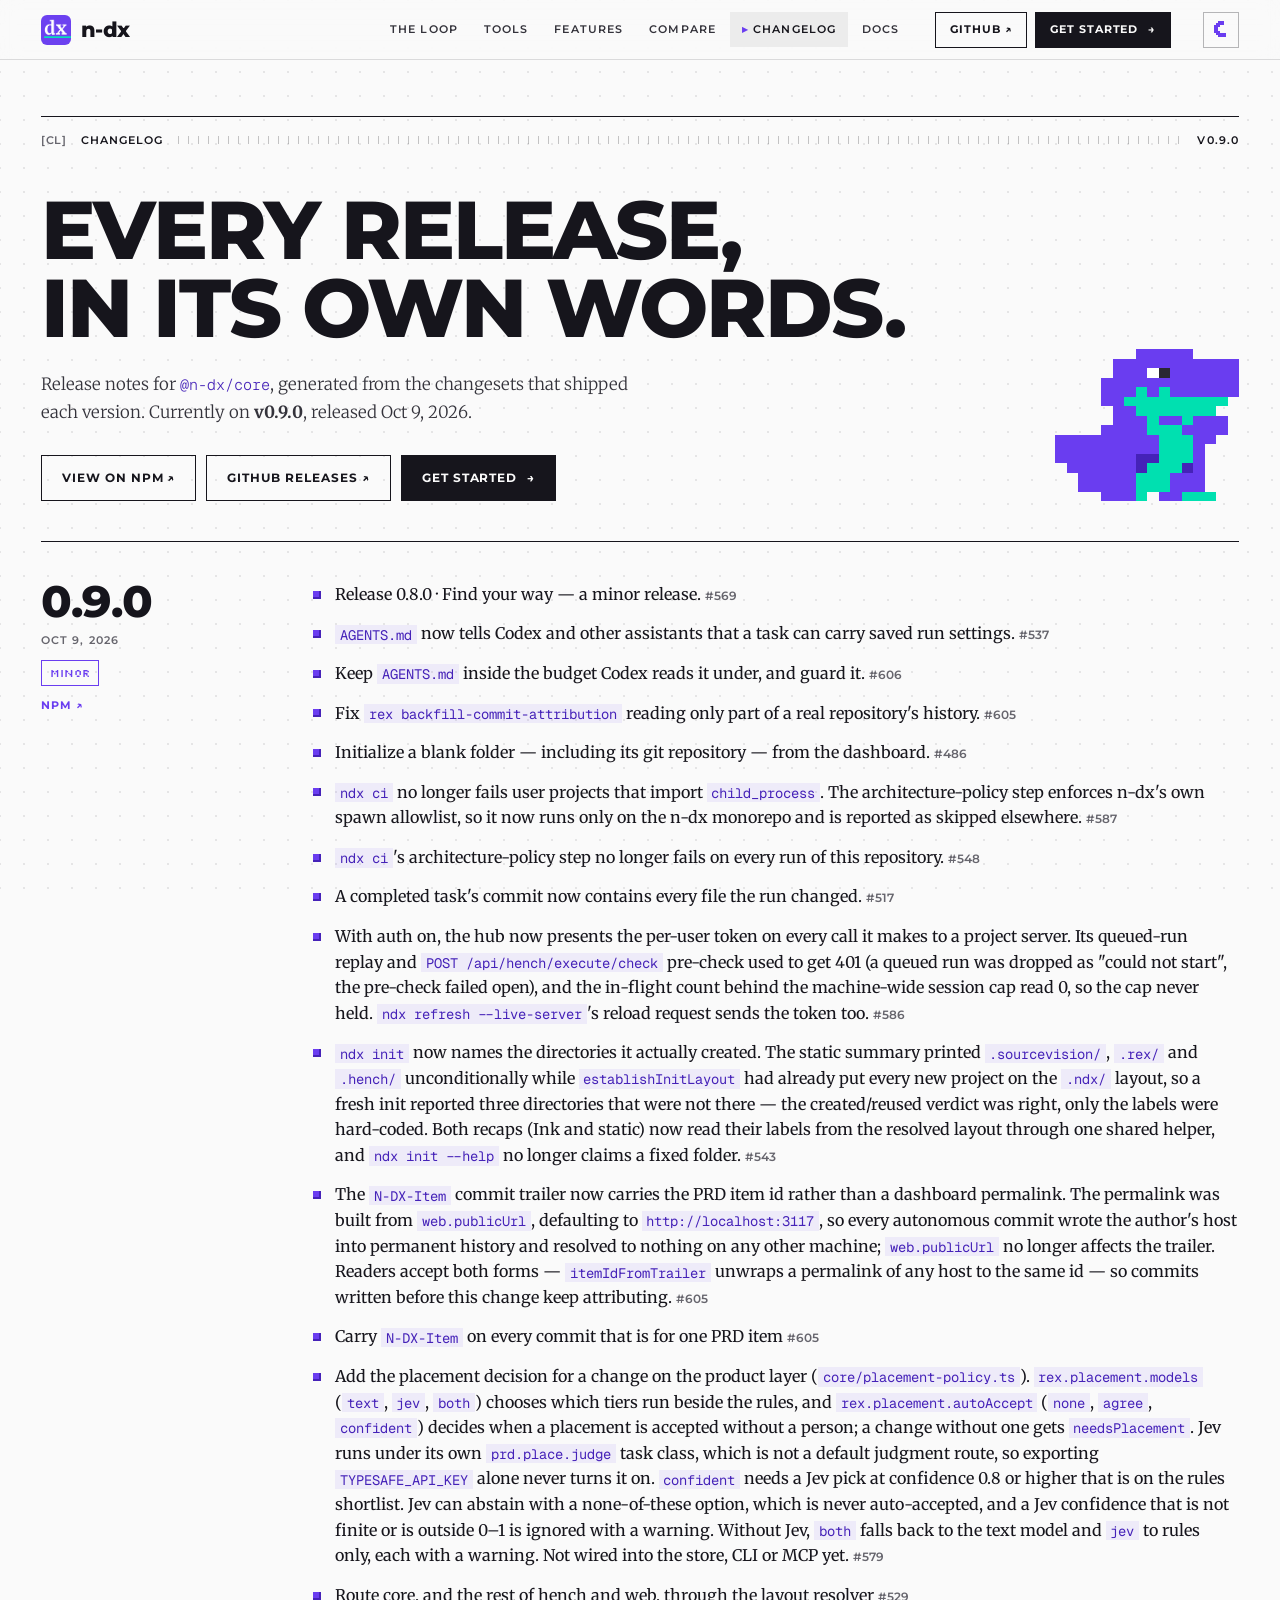
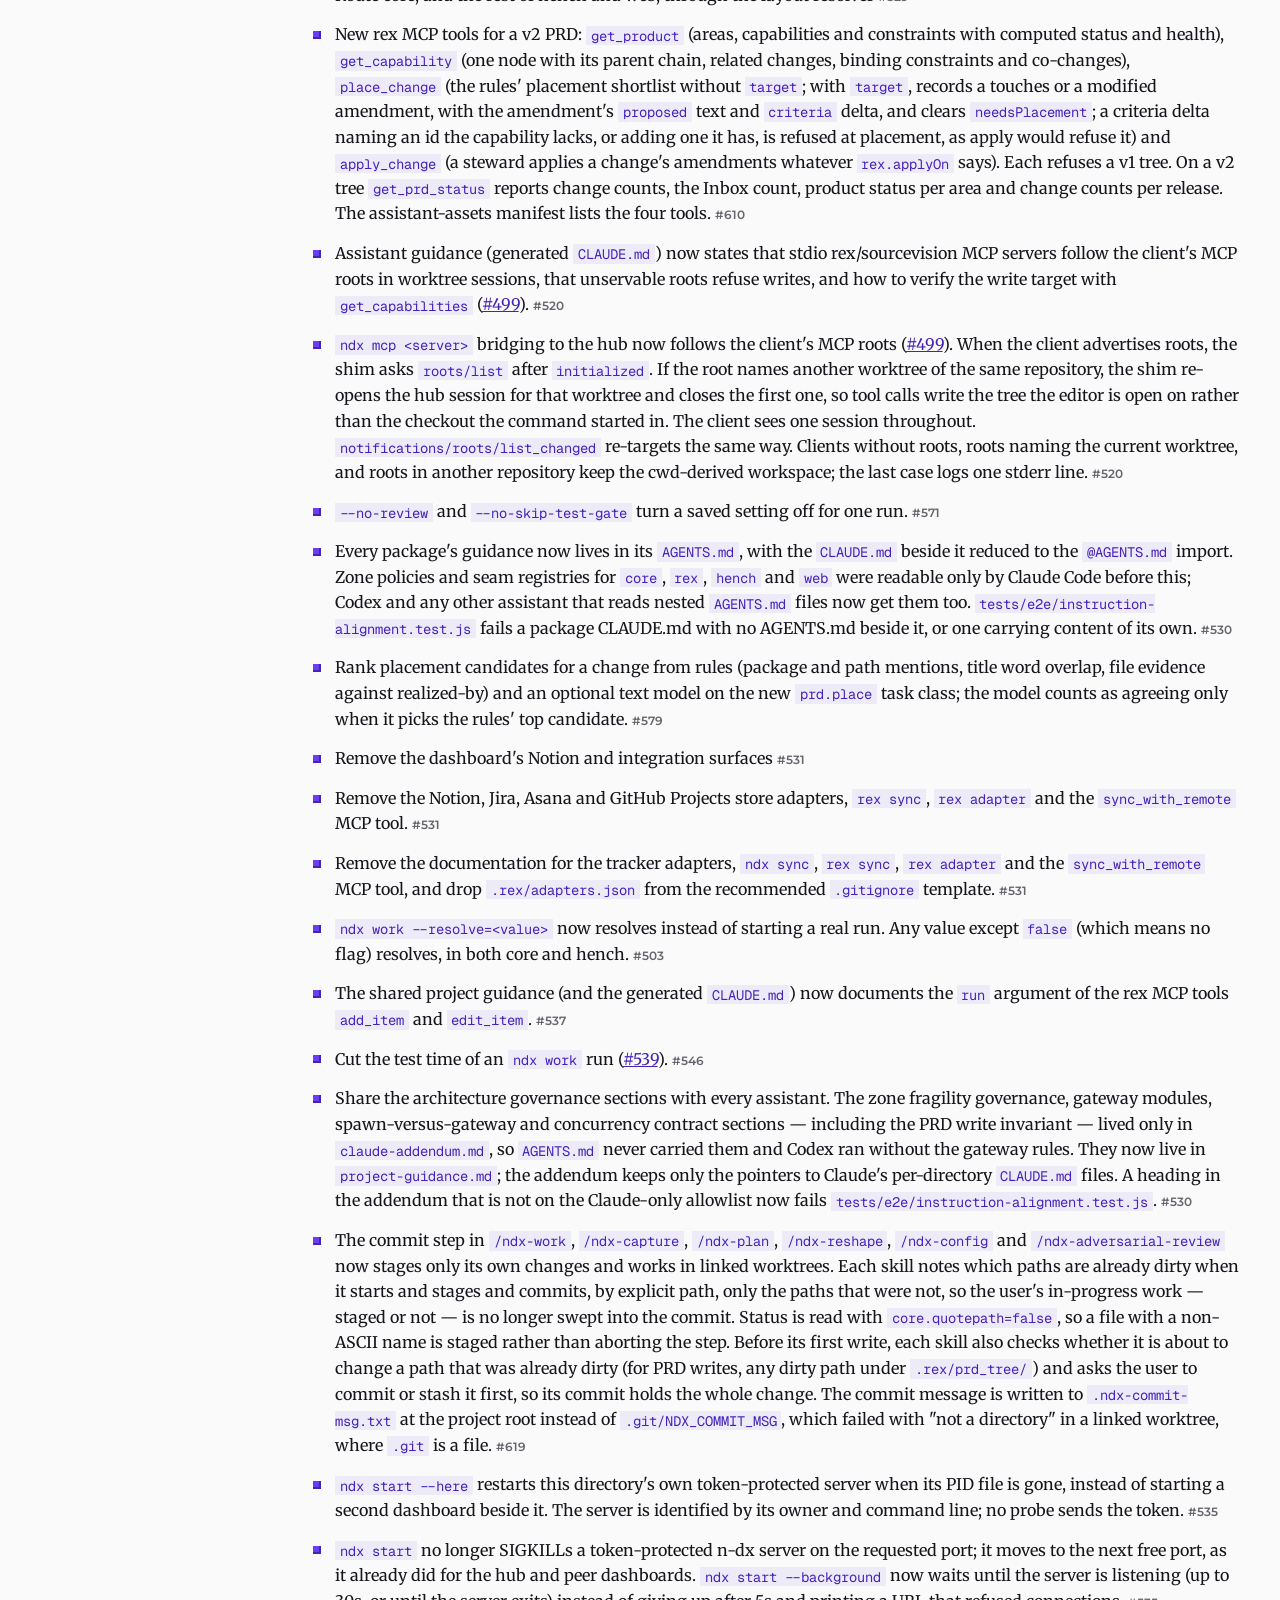
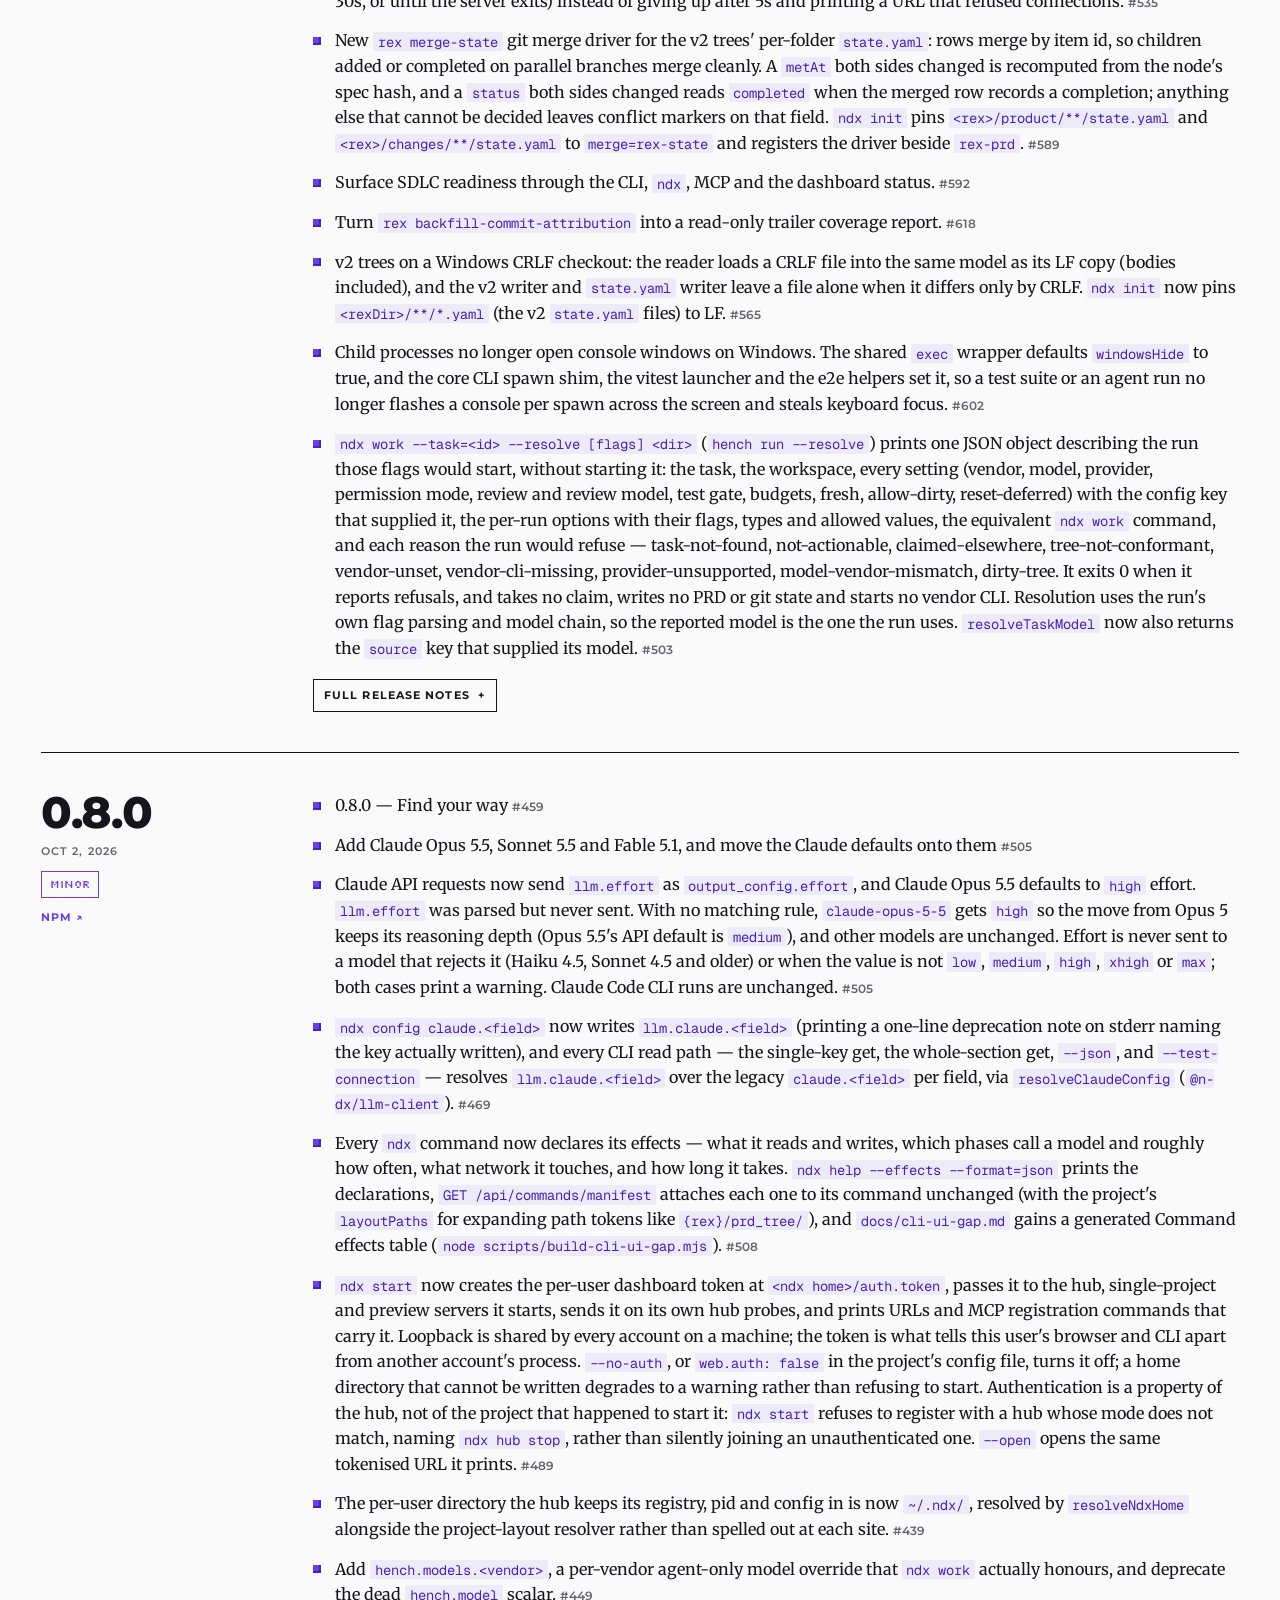
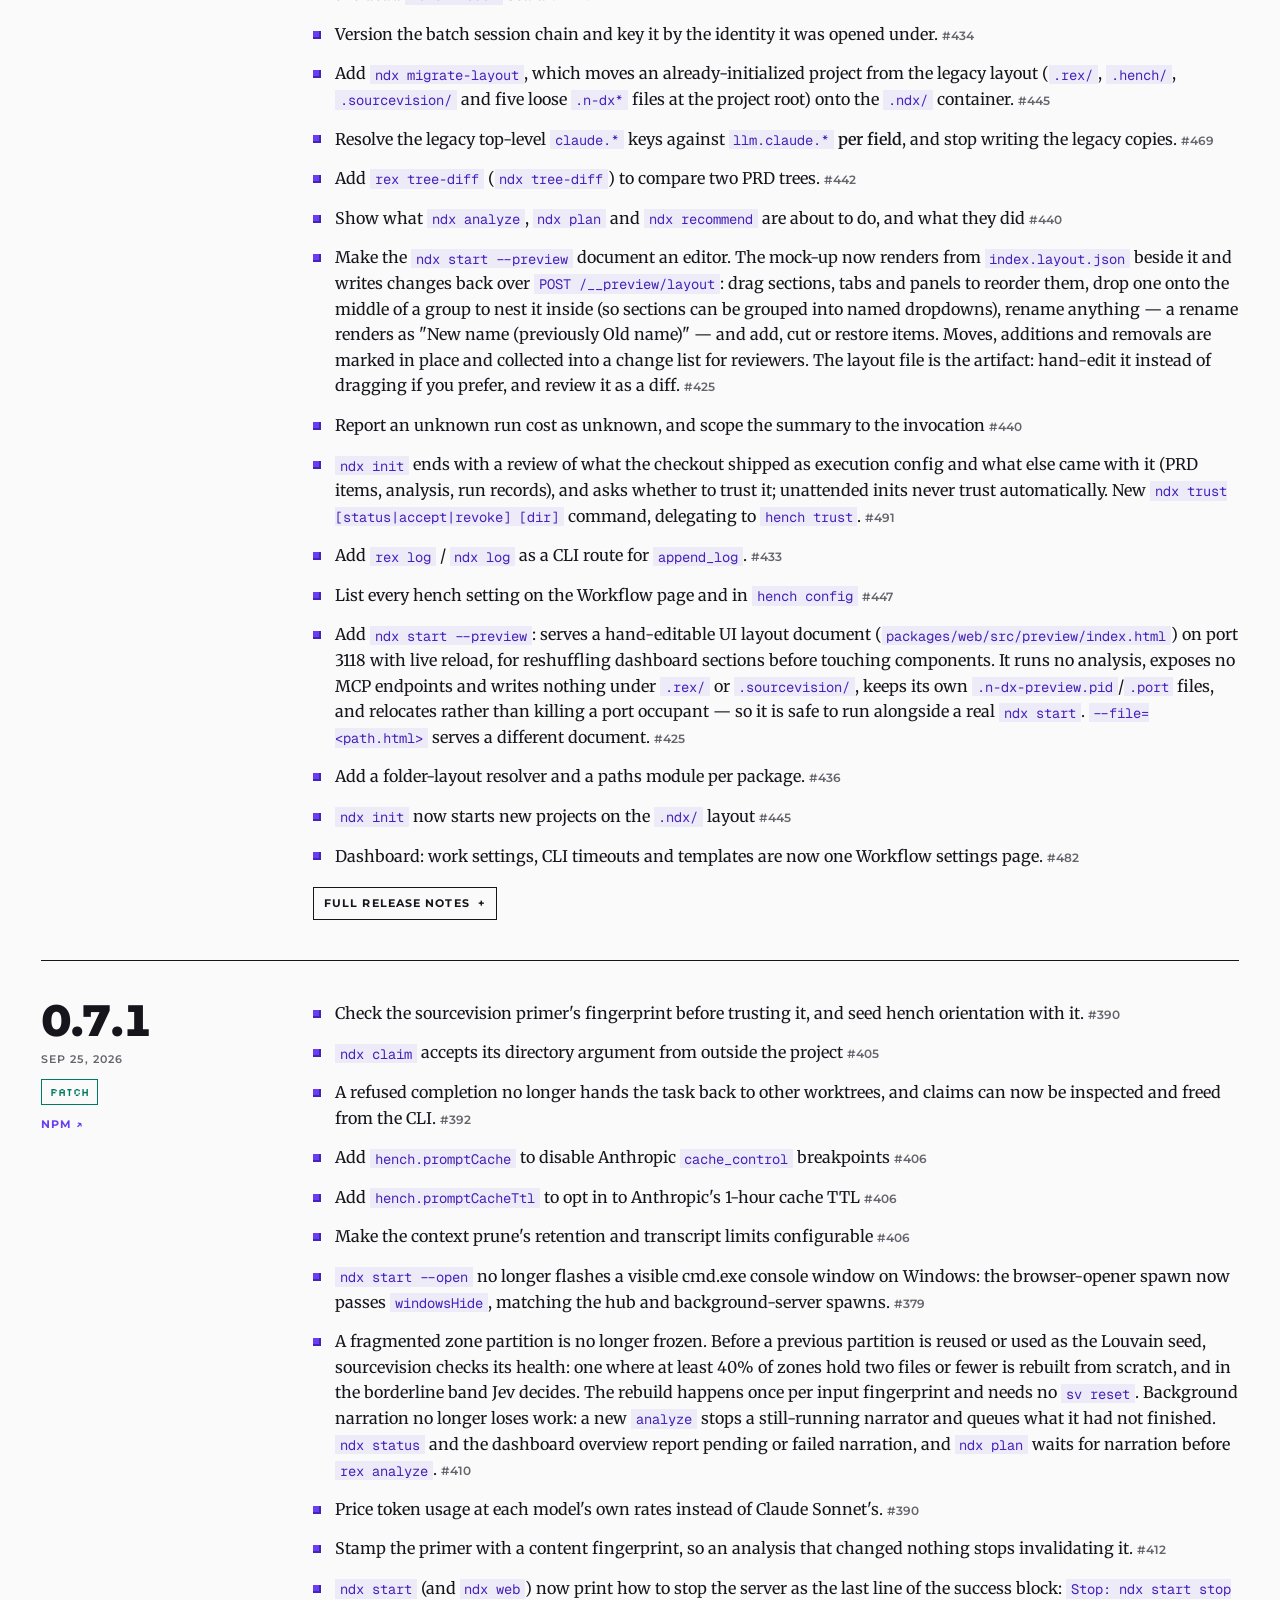
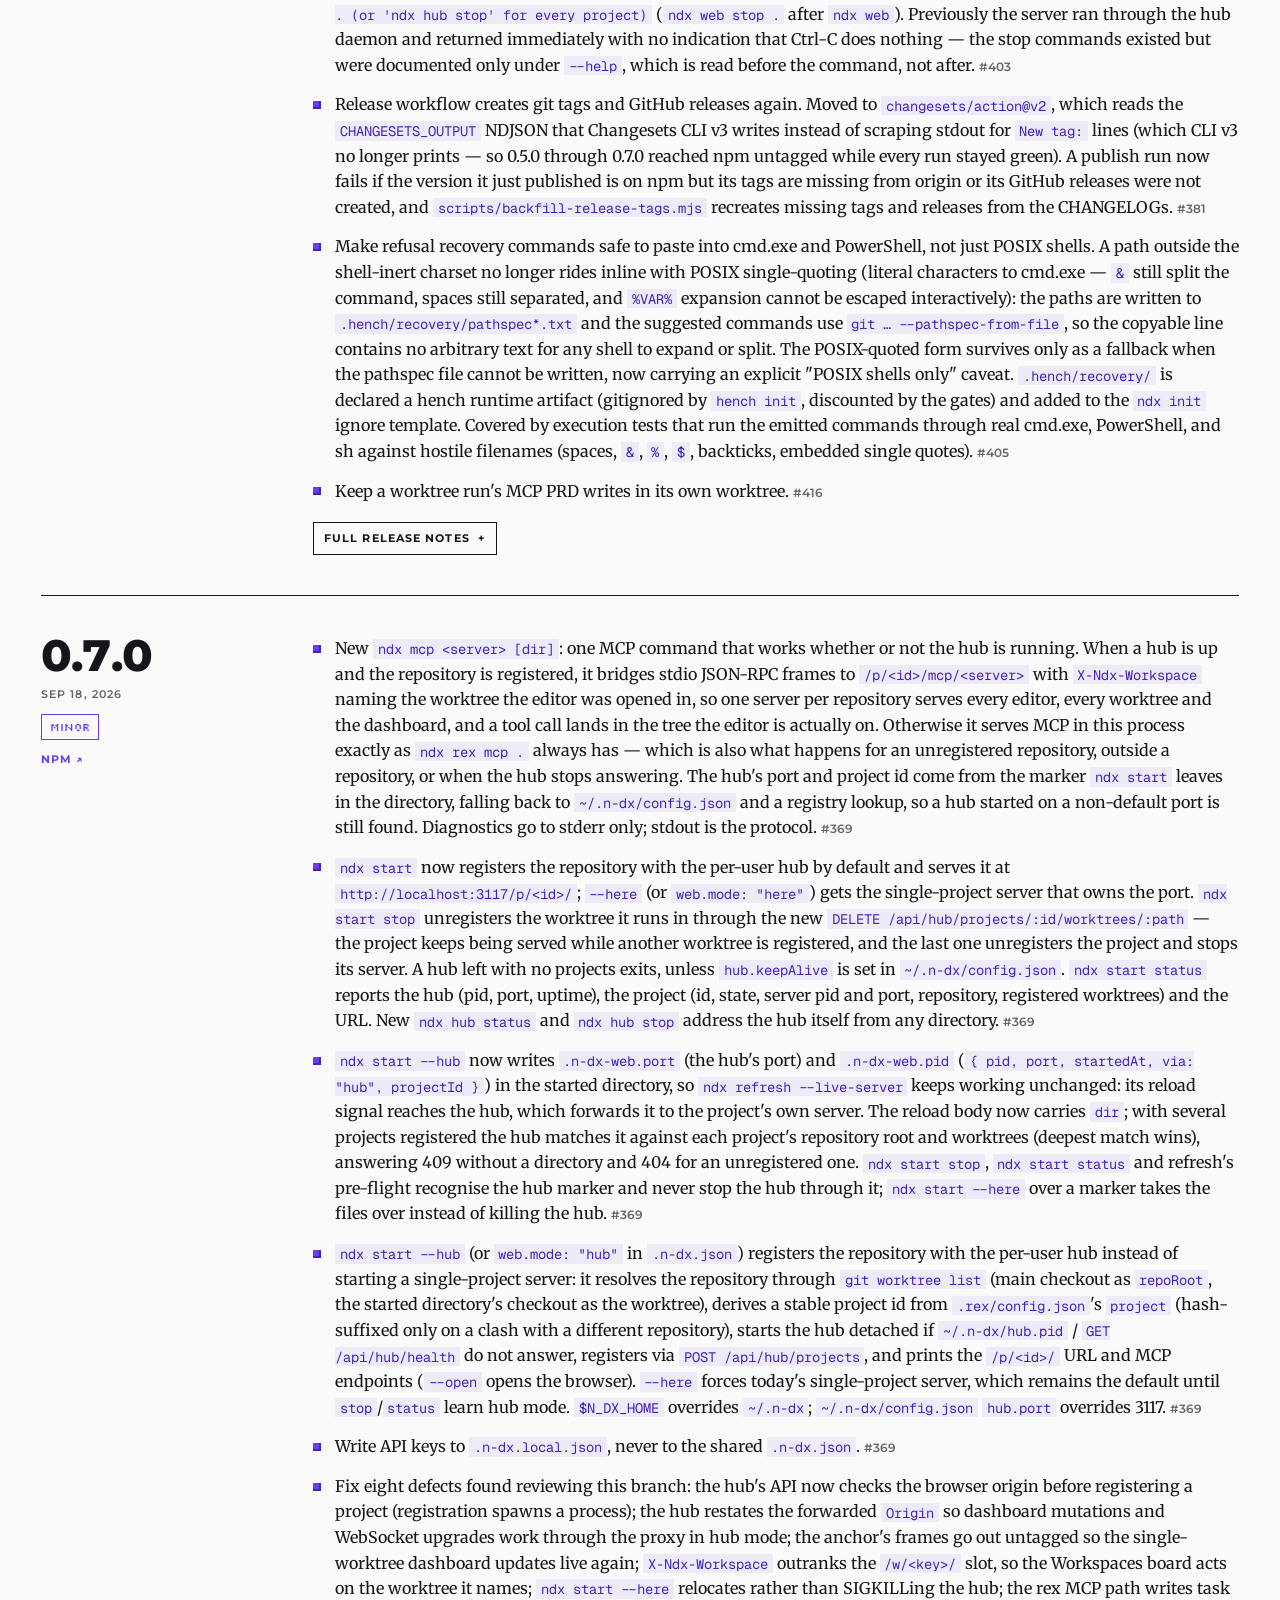
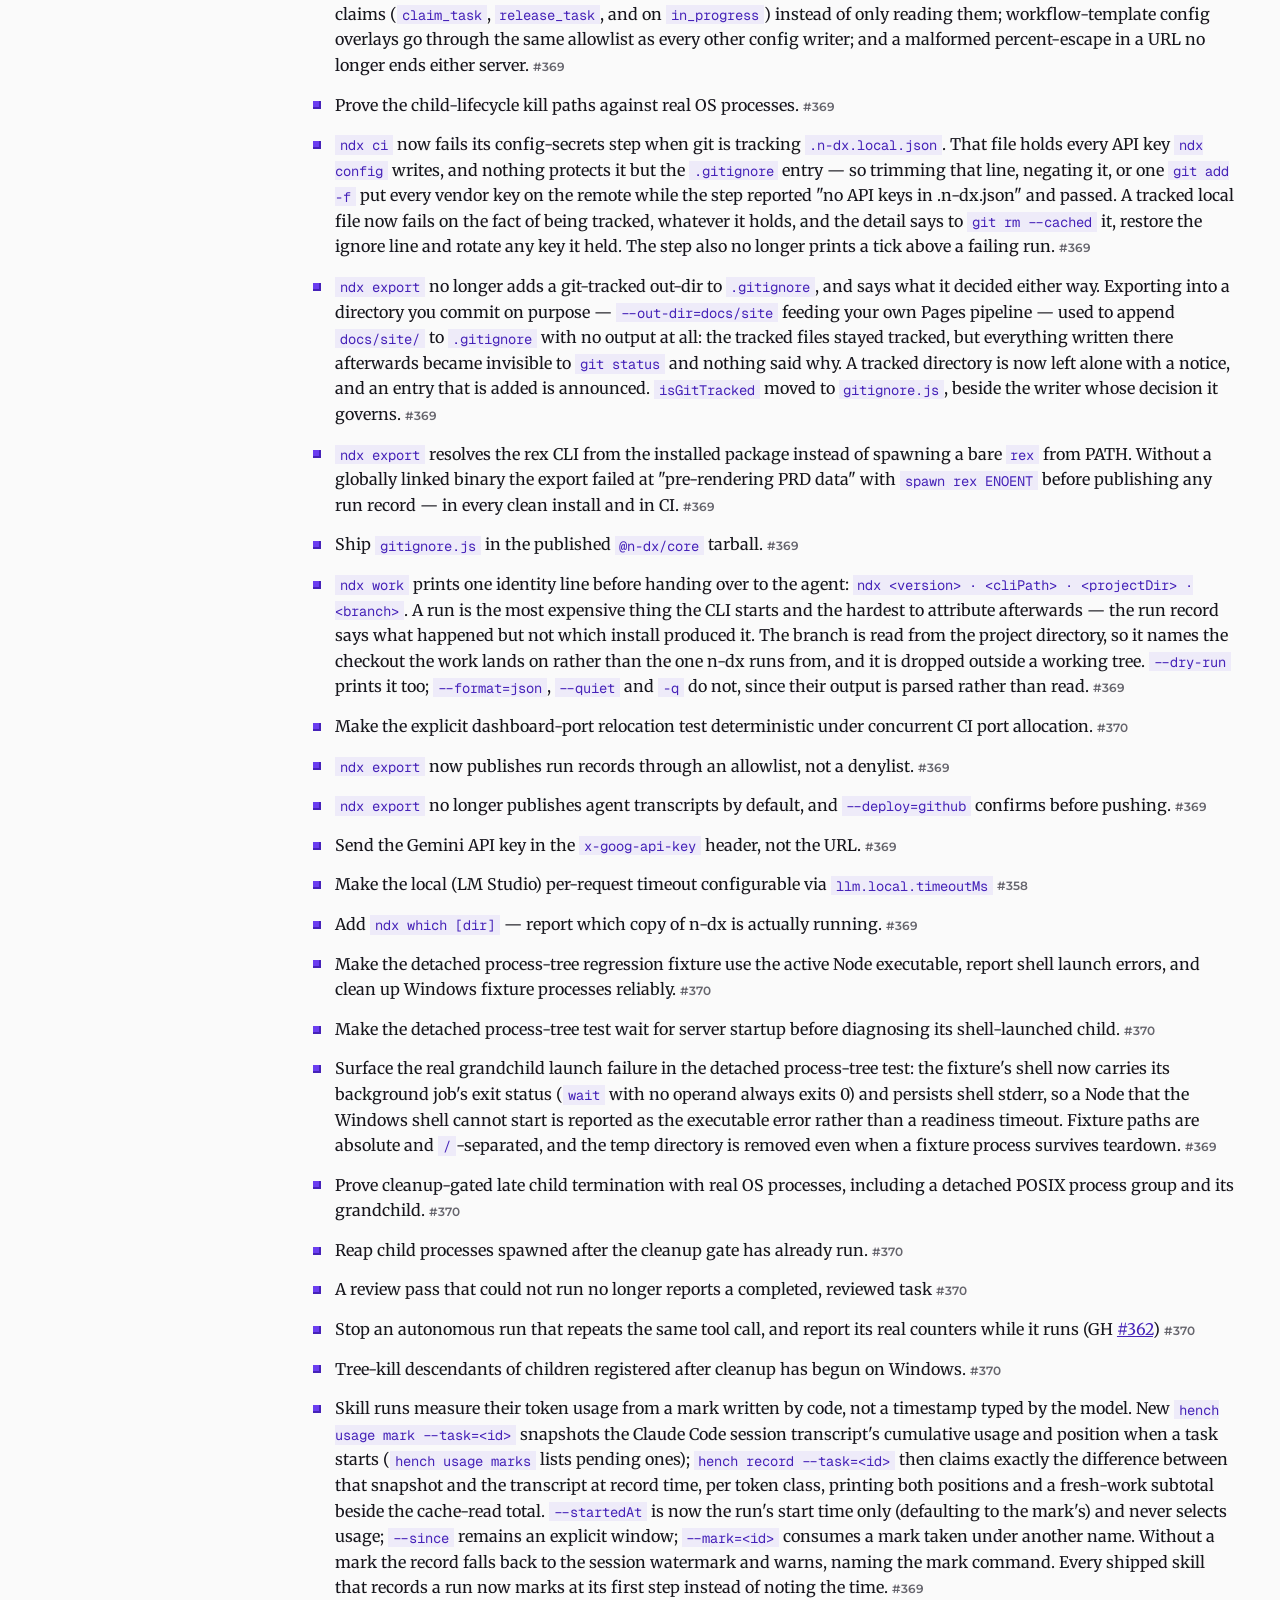
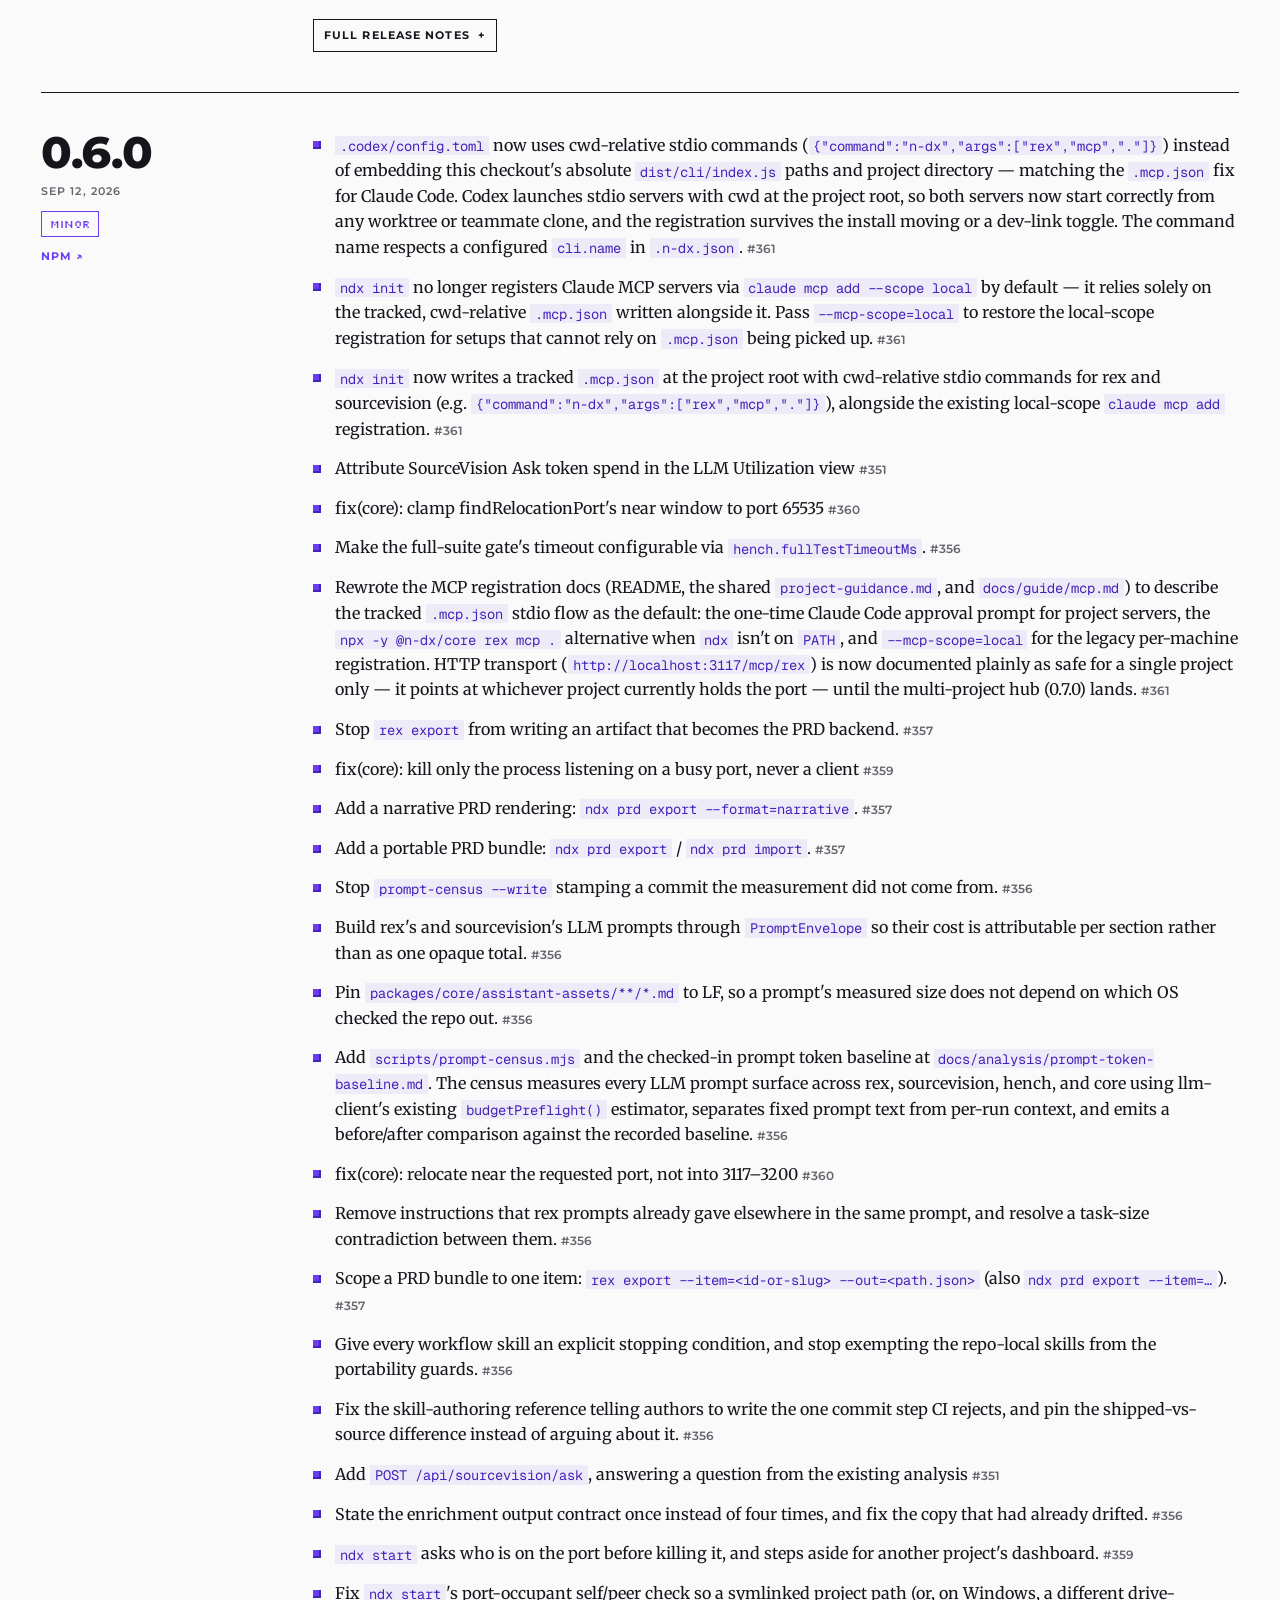
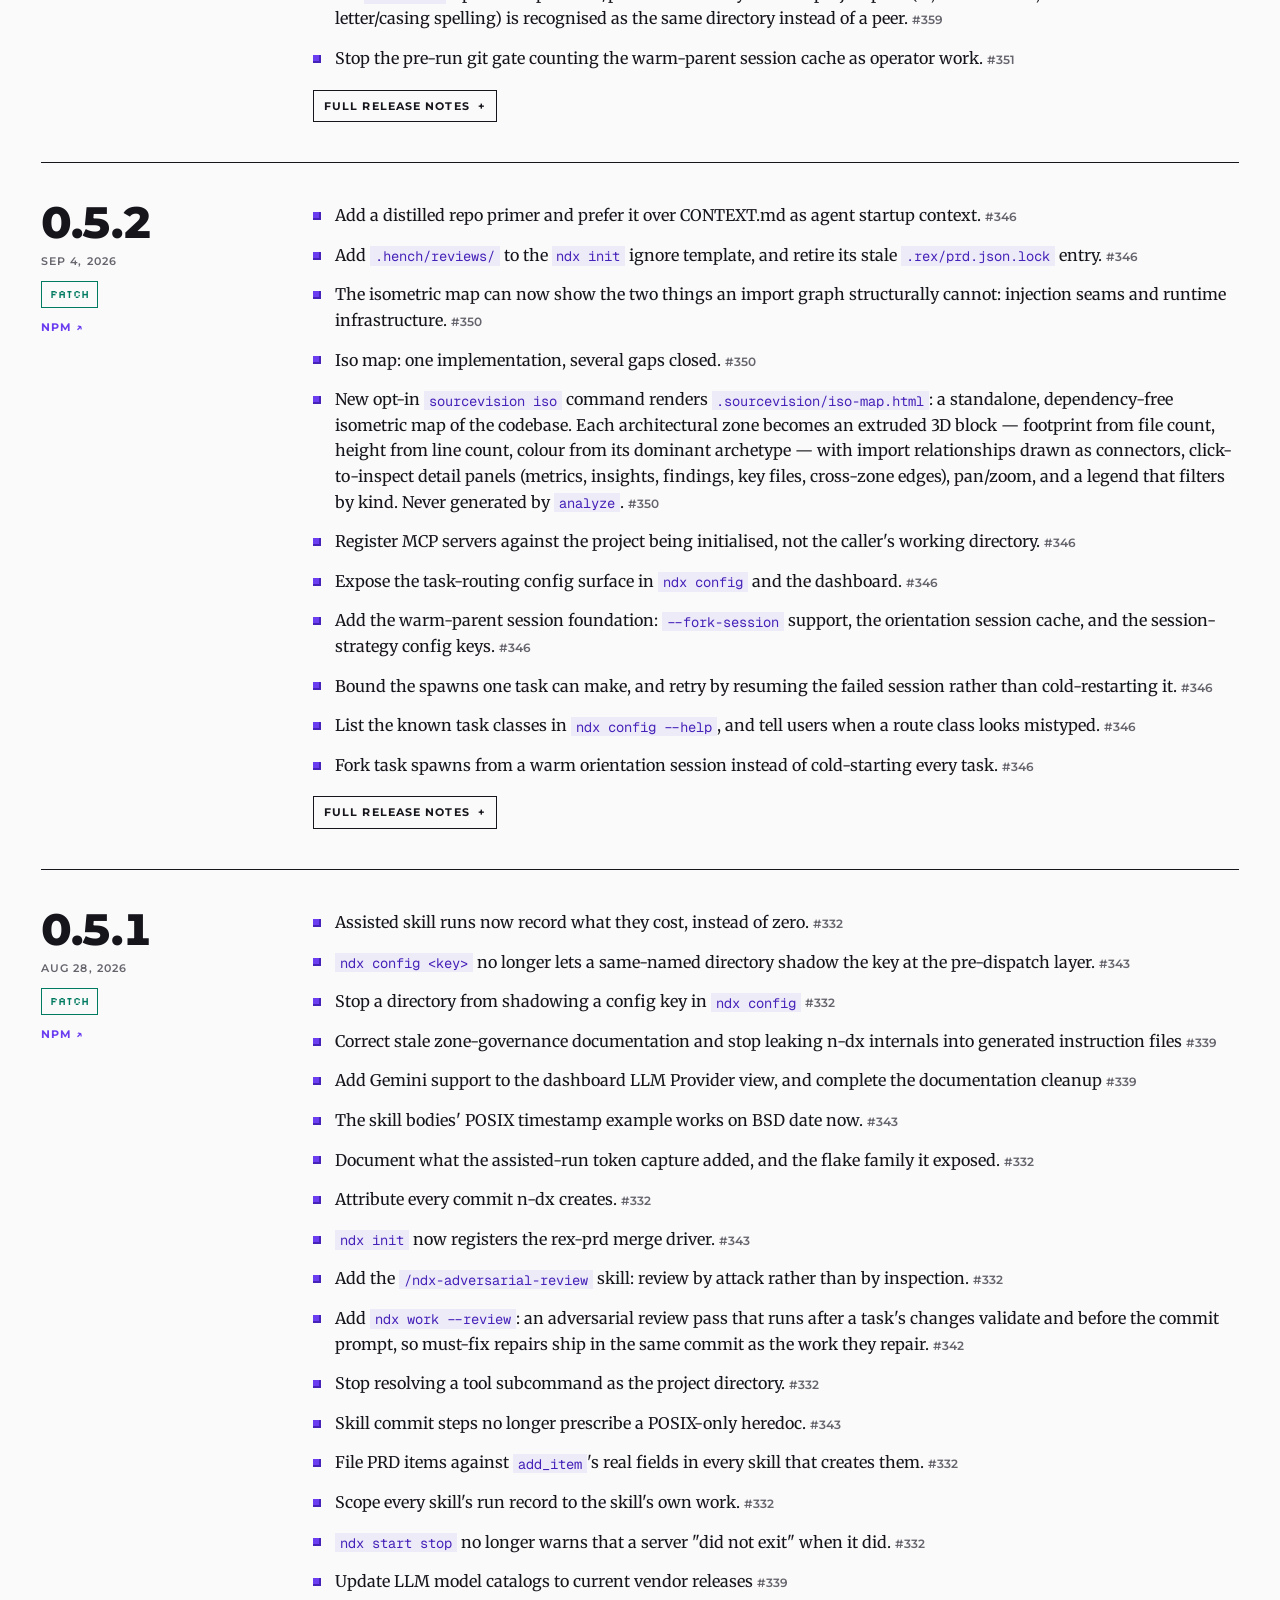
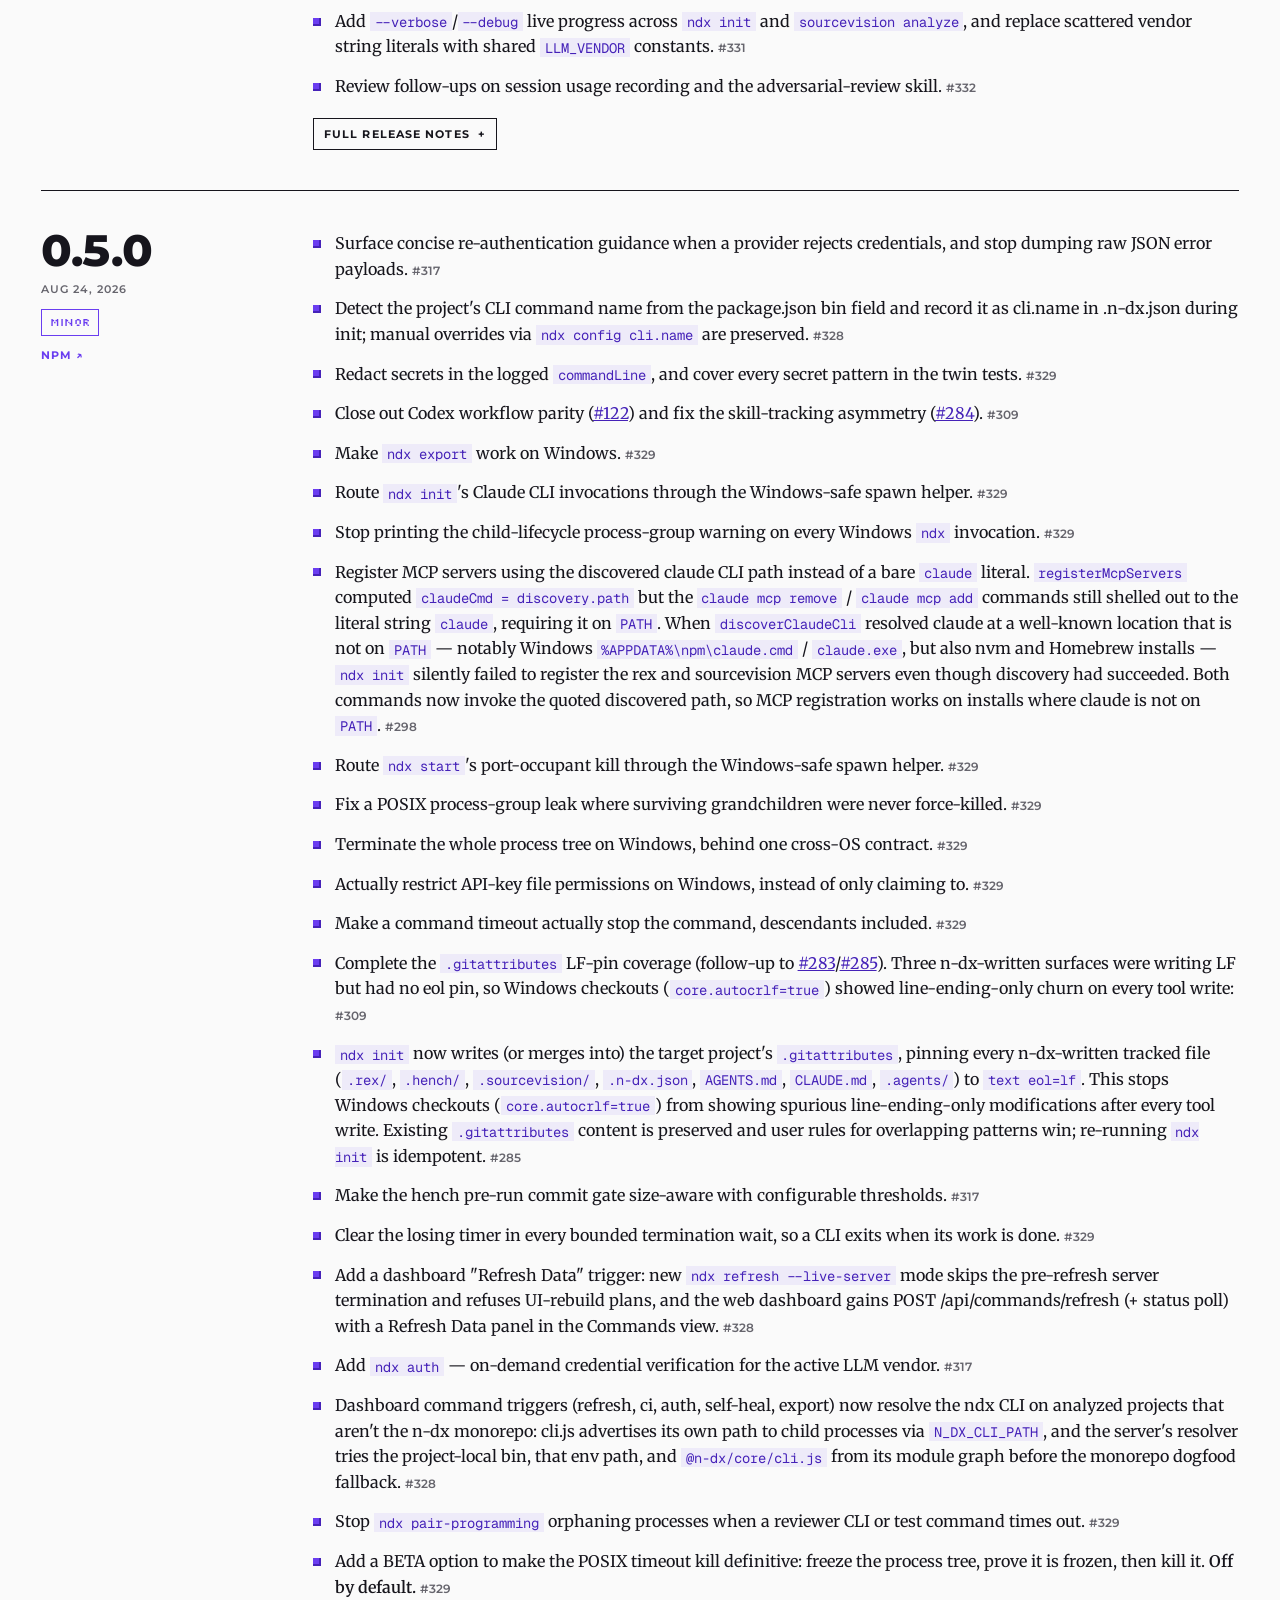
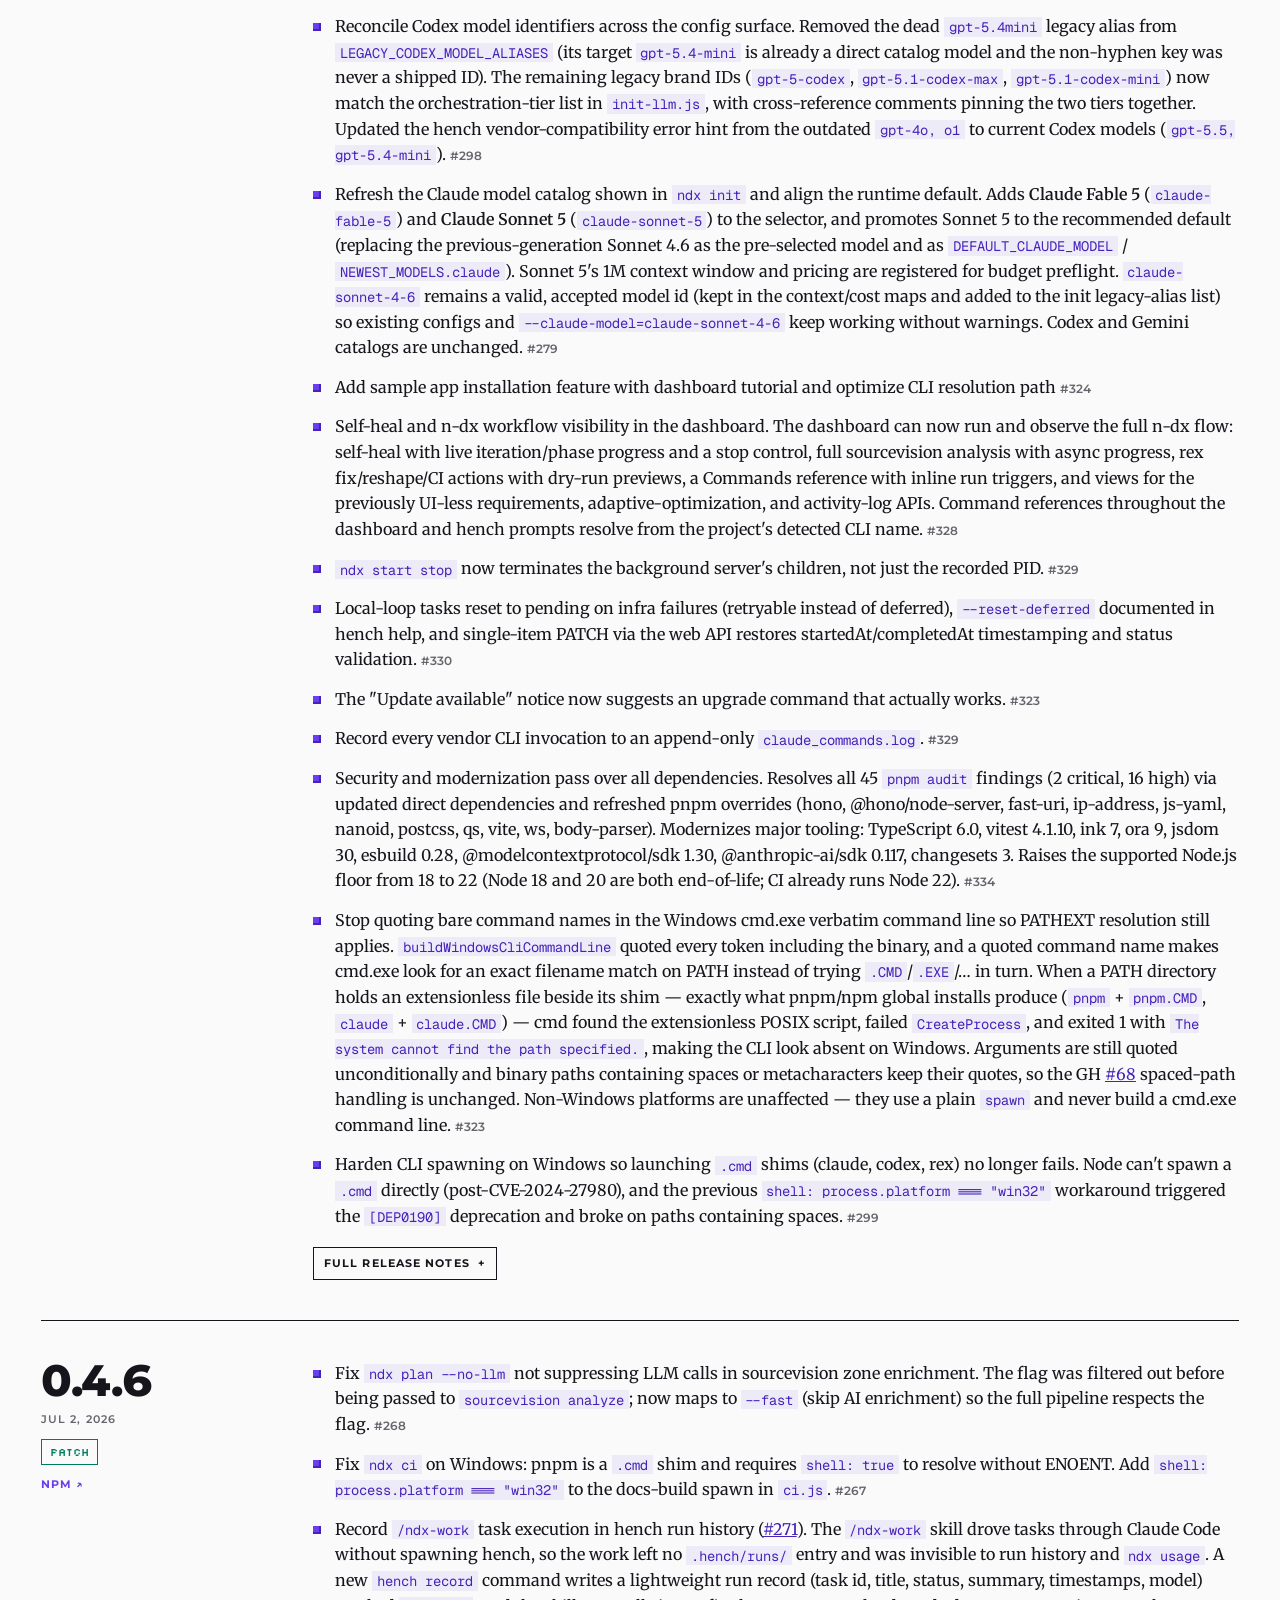
==== commit f692dd99: "Sync changelog for @n-dx/core v0.9.0" ====
--- a/changelog/index.html
+++ b/changelog/index.html
@@ -16,7 +16,7 @@
 <meta charset="UTF-8">
 <meta name="viewport" content="width=device-width, initial-scale=1.0">
 <title>Changelog — n-dx</title>
-<meta name="description" content="Release notes for @n-dx/core. Latest: v0.8.0 — 0.8.0 — Find your way">
+<meta name="description" content="Release notes for @n-dx/core. Latest: v0.9.0 — Release 0.8.0 · Find your way — a minor release.">
 <meta name="author" content="En Dash Consulting">
 <meta name="robots" content="index, follow">
 <link rel="canonical" href="https://n-dx.dev/changelog/">
@@ -28,7 +28,7 @@
 <meta property="og:type" content="website">
 <meta property="og:url" content="https://n-dx.dev/changelog/">
 <meta property="og:title" content="Changelog — n-dx">
-<meta property="og:description" content="Release notes for @n-dx/core. Latest: v0.8.0 — 0.8.0 — Find your way">
+<meta property="og:description" content="Release notes for @n-dx/core. Latest: v0.9.0 — Release 0.8.0 · Find your way — a minor release.">
 <meta property="og:image" content="https://n-dx.dev/n-dx-logo.png">
 <meta property="og:image:width" content="300">
 <meta property="og:image:height" content="300">
@@ -38,7 +38,7 @@
 <!-- Twitter Card -->
 <meta name="twitter:card" content="summary">
 <meta name="twitter:title" content="Changelog — n-dx">
-<meta name="twitter:description" content="Release notes for @n-dx/core. Latest: v0.8.0">
+<meta name="twitter:description" content="Release notes for @n-dx/core. Latest: v0.9.0">
 <meta name="twitter:image" content="https://n-dx.dev/n-dx-logo.png">
 <meta name="twitter:image:alt" content="n-dx logo">
 
@@ -139,13 +139,13 @@
 
 <header class="cl-hero">
   <div class="wrap">
-    <div class="bar"><span class="idx">CL</span><span>Changelog</span><span class="ticks"></span><span>v0.8.0</span></div>
+    <div class="bar"><span class="idx">CL</span><span>Changelog</span><span class="ticks"></span><span>v0.9.0</span></div>
     <div class="cl-hero-grid">
       <div>
         <h1 class="display" data-reveal>Every release,<br>in its own words.</h1>
         <p class="lede">
           Release notes for <code>@n-dx/core</code>, generated from the changesets that shipped each
-          version. Currently on <strong>v0.8.0</strong>, released Oct 2, 2026.
+          version. Currently on <strong>v0.9.0</strong>, released Oct 9, 2026.
         </p>
         <div class="cl-hero-links">
           <a href="https://www.npmjs.com/package/@n-dx/core" target="_blank" rel="noopener noreferrer" class="btn btn-ghost">View on npm ↗</a>
@@ -158,6 +158,57 @@
   </div>
 </header>
 <main id="main-content" class="cl-main wrap">
+<article class="cl-release" id="v0-9-0">
+        <header class="cl-release-head">
+          <h2 class="cl-version">
+            <a href="#v0-9-0" aria-label="Permalink to 0.9.0">0.9.0</a>
+          </h2>
+          <time class="cl-date" datetime="2026-10-09T19:26:38.283Z">Oct 9, 2026</time>
+          <span class="cl-release-bump minor">Minor</span>
+          <a class="cl-npm-link" href="https://www.npmjs.com/package/@n-dx/core/v/0.9.0" target="_blank" rel="noopener noreferrer">npm ↗</a>
+        </header>
+        <div class="cl-release-body">
+          <ul class="cl-changes" role="list">
+            <li>Release 0.8.0 · Find your way — a minor release. <a class="cl-pr" href="https://github.com/en-dash-consulting/n-dx/pull/569" target="_blank" rel="noopener noreferrer">#569</a></li>
+            <li><code>AGENTS.md</code> now tells Codex and other assistants that a task can carry saved run settings. <a class="cl-pr" href="https://github.com/en-dash-consulting/n-dx/pull/537" target="_blank" rel="noopener noreferrer">#537</a></li>
+            <li>Keep <code>AGENTS.md</code> inside the budget Codex reads it under, and guard it. <a class="cl-pr" href="https://github.com/en-dash-consulting/n-dx/pull/606" target="_blank" rel="noopener noreferrer">#606</a></li>
+            <li>Fix <code>rex backfill-commit-attribution</code> reading only part of a real repository&#39;s history. <a class="cl-pr" href="https://github.com/en-dash-consulting/n-dx/pull/605" target="_blank" rel="noopener noreferrer">#605</a></li>
+            <li>Initialize a blank folder — including its git repository — from the dashboard. <a class="cl-pr" href="https://github.com/en-dash-consulting/n-dx/pull/486" target="_blank" rel="noopener noreferrer">#486</a></li>
+            <li><code>ndx ci</code> no longer fails user projects that import <code>child_process</code>. The architecture-policy step enforces n-dx&#39;s own spawn allowlist, so it now runs only on the n-dx monorepo and is reported as skipped elsewhere. <a class="cl-pr" href="https://github.com/en-dash-consulting/n-dx/pull/587" target="_blank" rel="noopener noreferrer">#587</a></li>
+            <li><code>ndx ci</code>&#39;s architecture-policy step no longer fails on every run of this repository. <a class="cl-pr" href="https://github.com/en-dash-consulting/n-dx/pull/548" target="_blank" rel="noopener noreferrer">#548</a></li>
+            <li>A completed task&#39;s commit now contains every file the run changed. <a class="cl-pr" href="https://github.com/en-dash-consulting/n-dx/pull/517" target="_blank" rel="noopener noreferrer">#517</a></li>
+            <li>With auth on, the hub now presents the per-user token on every call it makes to a project server. Its queued-run replay and <code>POST /api/hench/execute/check</code> pre-check used to get 401 (a queued run was dropped as &quot;could not start&quot;, the pre-check failed open), and the in-flight count behind the machine-wide session cap read 0, so the cap never held. <code>ndx refresh --live-server</code>&#39;s reload request sends the token too. <a class="cl-pr" href="https://github.com/en-dash-consulting/n-dx/pull/586" target="_blank" rel="noopener noreferrer">#586</a></li>
+            <li><code>ndx init</code> now names the directories it actually created. The static summary printed <code>.sourcevision/</code>, <code>.rex/</code> and <code>.hench/</code> unconditionally while <code>establishInitLayout</code> had already put every new project on the <code>.ndx/</code> layout, so a fresh init reported three directories that were not there — the created/reused verdict was right, only the labels were hard-coded. Both recaps (Ink and static) now read their labels from the resolved layout through one shared helper, and <code>ndx init --help</code> no longer claims a fixed folder. <a class="cl-pr" href="https://github.com/en-dash-consulting/n-dx/pull/543" target="_blank" rel="noopener noreferrer">#543</a></li>
+            <li>The <code>N-DX-Item</code> commit trailer now carries the PRD item id rather than a dashboard permalink. The permalink was built from <code>web.publicUrl</code>, defaulting to <code>http://localhost:3117</code>, so every autonomous commit wrote the author&#39;s host into permanent history and resolved to nothing on any other machine; <code>web.publicUrl</code> no longer affects the trailer. Readers accept both forms — <code>itemIdFromTrailer</code> unwraps a permalink of any host to the same id — so commits written before this change keep attributing. <a class="cl-pr" href="https://github.com/en-dash-consulting/n-dx/pull/605" target="_blank" rel="noopener noreferrer">#605</a></li>
+            <li>Carry <code>N-DX-Item</code> on every commit that is for one PRD item <a class="cl-pr" href="https://github.com/en-dash-consulting/n-dx/pull/605" target="_blank" rel="noopener noreferrer">#605</a></li>
+            <li>Add the placement decision for a change on the product layer (<code>core/placement-policy.ts</code>). <code>rex.placement.models</code> (<code>text</code>, <code>jev</code>, <code>both</code>) chooses which tiers run beside the rules, and <code>rex.placement.autoAccept</code> (<code>none</code>, <code>agree</code>, <code>confident</code>) decides when a placement is accepted without a person; a change without one gets <code>needsPlacement</code>. Jev runs under its own <code>prd.place.judge</code> task class, which is not a default judgment route, so exporting <code>TYPESAFE_API_KEY</code> alone never turns it on. <code>confident</code> needs a Jev pick at confidence 0.8 or higher that is on the rules shortlist. Jev can abstain with a none-of-these option, which is never auto-accepted, and a Jev confidence that is not finite or is outside 0–1 is ignored with a warning. Without Jev, <code>both</code> falls back to the text model and <code>jev</code> to rules only, each with a warning. Not wired into the store, CLI or MCP yet. <a class="cl-pr" href="https://github.com/en-dash-consulting/n-dx/pull/579" target="_blank" rel="noopener noreferrer">#579</a></li>
+            <li>Route core, and the rest of hench and web, through the layout resolver <a class="cl-pr" href="https://github.com/en-dash-consulting/n-dx/pull/529" target="_blank" rel="noopener noreferrer">#529</a></li>
+            <li>New rex MCP tools for a v2 PRD: <code>get_product</code> (areas, capabilities and constraints with computed status and health), <code>get_capability</code> (one node with its parent chain, related changes, binding constraints and co-changes), <code>place_change</code> (the rules&#39; placement shortlist without <code>target</code>; with <code>target</code>, records a touches or a modified amendment, with the amendment&#39;s <code>proposed</code> text and <code>criteria</code> delta, and clears <code>needsPlacement</code>; a criteria delta naming an id the capability lacks, or adding one it has, is refused at placement, as apply would refuse it) and <code>apply_change</code> (a steward applies a change&#39;s amendments whatever <code>rex.applyOn</code> says). Each refuses a v1 tree. On a v2 tree <code>get_prd_status</code> reports change counts, the Inbox count, product status per area and change counts per release. The assistant-assets manifest lists the four tools. <a class="cl-pr" href="https://github.com/en-dash-consulting/n-dx/pull/610" target="_blank" rel="noopener noreferrer">#610</a></li>
+            <li>Assistant guidance (generated <code>CLAUDE.md</code>) now states that stdio rex/sourcevision MCP servers follow the client&#39;s MCP roots in worktree sessions, that unservable roots refuse writes, and how to verify the write target with <code>get_capabilities</code> (<a href="https://github.com/en-dash-consulting/n-dx/issues/499" target="_blank" rel="noopener noreferrer">#499</a>). <a class="cl-pr" href="https://github.com/en-dash-consulting/n-dx/pull/520" target="_blank" rel="noopener noreferrer">#520</a></li>
+            <li><code>ndx mcp &lt;server&gt;</code> bridging to the hub now follows the client&#39;s MCP roots (<a href="https://github.com/en-dash-consulting/n-dx/issues/499" target="_blank" rel="noopener noreferrer">#499</a>). When the client advertises roots, the shim asks <code>roots/list</code> after <code>initialized</code>. If the root names another worktree of the same repository, the shim re-opens the hub session for that worktree and closes the first one, so tool calls write the tree the editor is open on rather than the checkout the command started in. The client sees one session throughout. <code>notifications/roots/list_changed</code> re-targets the same way. Clients without roots, roots naming the current worktree, and roots in another repository keep the cwd-derived workspace; the last case logs one stderr line. <a class="cl-pr" href="https://github.com/en-dash-consulting/n-dx/pull/520" target="_blank" rel="noopener noreferrer">#520</a></li>
+            <li><code>--no-review</code> and <code>--no-skip-test-gate</code> turn a saved setting off for one run. <a class="cl-pr" href="https://github.com/en-dash-consulting/n-dx/pull/571" target="_blank" rel="noopener noreferrer">#571</a></li>
+            <li>Every package&#39;s guidance now lives in its <code>AGENTS.md</code>, with the <code>CLAUDE.md</code> beside it reduced to the <code>@AGENTS.md</code> import. Zone policies and seam registries for <code>core</code>, <code>rex</code>, <code>hench</code> and <code>web</code> were readable only by Claude Code before this; Codex and any other assistant that reads nested <code>AGENTS.md</code> files now get them too. <code>tests/e2e/instruction-alignment.test.js</code> fails a package CLAUDE.md with no AGENTS.md beside it, or one carrying content of its own. <a class="cl-pr" href="https://github.com/en-dash-consulting/n-dx/pull/530" target="_blank" rel="noopener noreferrer">#530</a></li>
+            <li>Rank placement candidates for a change from rules (package and path mentions, title word overlap, file evidence against realized-by) and an optional text model on the new <code>prd.place</code> task class; the model counts as agreeing only when it picks the rules&#39; top candidate. <a class="cl-pr" href="https://github.com/en-dash-consulting/n-dx/pull/579" target="_blank" rel="noopener noreferrer">#579</a></li>
+            <li>Remove the dashboard&#39;s Notion and integration surfaces <a class="cl-pr" href="https://github.com/en-dash-consulting/n-dx/pull/531" target="_blank" rel="noopener noreferrer">#531</a></li>
+            <li>Remove the Notion, Jira, Asana and GitHub Projects store adapters, <code>rex sync</code>, <code>rex adapter</code> and the <code>sync_with_remote</code> MCP tool. <a class="cl-pr" href="https://github.com/en-dash-consulting/n-dx/pull/531" target="_blank" rel="noopener noreferrer">#531</a></li>
+            <li>Remove the documentation for the tracker adapters, <code>ndx sync</code>, <code>rex sync</code>, <code>rex adapter</code> and the <code>sync_with_remote</code> MCP tool, and drop <code>.rex/adapters.json</code> from the recommended <code>.gitignore</code> template. <a class="cl-pr" href="https://github.com/en-dash-consulting/n-dx/pull/531" target="_blank" rel="noopener noreferrer">#531</a></li>
+            <li><code>ndx work --resolve=&lt;value&gt;</code> now resolves instead of starting a real run. Any value except <code>false</code> (which means no flag) resolves, in both core and hench. <a class="cl-pr" href="https://github.com/en-dash-consulting/n-dx/pull/503" target="_blank" rel="noopener noreferrer">#503</a></li>
+            <li>The shared project guidance (and the generated <code>CLAUDE.md</code>) now documents the <code>run</code> argument of the rex MCP tools <code>add_item</code> and <code>edit_item</code>. <a class="cl-pr" href="https://github.com/en-dash-consulting/n-dx/pull/537" target="_blank" rel="noopener noreferrer">#537</a></li>
+            <li>Cut the test time of an <code>ndx work</code> run (<a href="https://github.com/en-dash-consulting/n-dx/issues/539" target="_blank" rel="noopener noreferrer">#539</a>). <a class="cl-pr" href="https://github.com/en-dash-consulting/n-dx/pull/546" target="_blank" rel="noopener noreferrer">#546</a></li>
+            <li>Share the architecture governance sections with every assistant. The zone fragility governance, gateway modules, spawn-versus-gateway and concurrency contract sections — including the PRD write invariant — lived only in <code>claude-addendum.md</code>, so <code>AGENTS.md</code> never carried them and Codex ran without the gateway rules. They now live in <code>project-guidance.md</code>; the addendum keeps only the pointers to Claude&#39;s per-directory <code>CLAUDE.md</code> files. A heading in the addendum that is not on the Claude-only allowlist now fails <code>tests/e2e/instruction-alignment.test.js</code>. <a class="cl-pr" href="https://github.com/en-dash-consulting/n-dx/pull/530" target="_blank" rel="noopener noreferrer">#530</a></li>
+            <li>The commit step in <code>/ndx-work</code>, <code>/ndx-capture</code>, <code>/ndx-plan</code>, <code>/ndx-reshape</code>, <code>/ndx-config</code> and <code>/ndx-adversarial-review</code> now stages only its own changes and works in linked worktrees. Each skill notes which paths are already dirty when it starts and stages and commits, by explicit path, only the paths that were not, so the user&#39;s in-progress work — staged or not — is no longer swept into the commit. Status is read with <code>core.quotepath=false</code>, so a file with a non-ASCII name is staged rather than aborting the step. Before its first write, each skill also checks whether it is about to change a path that was already dirty (for PRD writes, any dirty path under <code>.rex/prd_tree/</code>) and asks the user to commit or stash it first, so its commit holds the whole change. The commit message is written to <code>.ndx-commit-msg.txt</code> at the project root instead of <code>.git/NDX_COMMIT_MSG</code>, which failed with &quot;not a directory&quot; in a linked worktree, where <code>.git</code> is a file. <a class="cl-pr" href="https://github.com/en-dash-consulting/n-dx/pull/619" target="_blank" rel="noopener noreferrer">#619</a></li>
+            <li><code>ndx start --here</code> restarts this directory&#39;s own token-protected server when its PID file is gone, instead of starting a second dashboard beside it. The server is identified by its owner and command line; no probe sends the token. <a class="cl-pr" href="https://github.com/en-dash-consulting/n-dx/pull/535" target="_blank" rel="noopener noreferrer">#535</a></li>
+            <li><code>ndx start</code> no longer SIGKILLs a token-protected n-dx server on the requested port; it moves to the next free port, as it already did for the hub and peer dashboards. <code>ndx start --background</code> now waits until the server is listening (up to 30s, or until the server exits) instead of giving up after 5s and printing a URL that refused connections. <a class="cl-pr" href="https://github.com/en-dash-consulting/n-dx/pull/535" target="_blank" rel="noopener noreferrer">#535</a></li>
+            <li>New <code>rex merge-state</code> git merge driver for the v2 trees&#39; per-folder <code>state.yaml</code>: rows merge by item id, so children added or completed on parallel branches merge cleanly. A <code>metAt</code> both sides changed is recomputed from the node&#39;s spec hash, and a <code>status</code> both sides changed reads <code>completed</code> when the merged row records a completion; anything else that cannot be decided leaves conflict markers on that field. <code>ndx init</code> pins <code>&lt;rex&gt;/product/**/state.yaml</code> and <code>&lt;rex&gt;/changes/**/state.yaml</code> to <code>merge=rex-state</code> and registers the driver beside <code>rex-prd</code>. <a class="cl-pr" href="https://github.com/en-dash-consulting/n-dx/pull/589" target="_blank" rel="noopener noreferrer">#589</a></li>
+            <li>Surface SDLC readiness through the CLI, <code>ndx</code>, MCP and the dashboard status. <a class="cl-pr" href="https://github.com/en-dash-consulting/n-dx/pull/592" target="_blank" rel="noopener noreferrer">#592</a></li>
+            <li>Turn <code>rex backfill-commit-attribution</code> into a read-only trailer coverage report. <a class="cl-pr" href="https://github.com/en-dash-consulting/n-dx/pull/618" target="_blank" rel="noopener noreferrer">#618</a></li>
+            <li>v2 trees on a Windows CRLF checkout: the reader loads a CRLF file into the same model as its LF copy (bodies included), and the v2 writer and <code>state.yaml</code> writer leave a file alone when it differs only by CRLF. <code>ndx init</code> now pins <code>&lt;rexDir&gt;/**/*.yaml</code> (the v2 <code>state.yaml</code> files) to LF. <a class="cl-pr" href="https://github.com/en-dash-consulting/n-dx/pull/565" target="_blank" rel="noopener noreferrer">#565</a></li>
+            <li>Child processes no longer open console windows on Windows. The shared <code>exec</code> wrapper defaults <code>windowsHide</code> to true, and the core CLI spawn shim, the vitest launcher and the e2e helpers set it, so a test suite or an agent run no longer flashes a console per spawn across the screen and steals keyboard focus. <a class="cl-pr" href="https://github.com/en-dash-consulting/n-dx/pull/602" target="_blank" rel="noopener noreferrer">#602</a></li>
+            <li><code>ndx work --task=&lt;id&gt; --resolve [flags] &lt;dir&gt;</code> (<code>hench run --resolve</code>) prints one JSON object describing the run those flags would start, without starting it: the task, the workspace, every setting (vendor, model, provider, permission mode, review and review model, test gate, budgets, fresh, allow-dirty, reset-deferred) with the config key that supplied it, the per-run options with their flags, types and allowed values, the equivalent <code>ndx work</code> command, and each reason the run would refuse — task-not-found, not-actionable, claimed-elsewhere, tree-not-conformant, vendor-unset, vendor-cli-missing, provider-unsupported, model-vendor-mismatch, dirty-tree. It exits 0 when it reports refusals, and takes no claim, writes no PRD or git state and starts no vendor CLI. Resolution uses the run&#39;s own flag parsing and model chain, so the reported model is the one the run uses. <code>resolveTaskModel</code> now also returns the <code>source</code> key that supplied its model. <a class="cl-pr" href="https://github.com/en-dash-consulting/n-dx/pull/503" target="_blank" rel="noopener noreferrer">#503</a></li>
+          </ul>
+          <details class="cl-detail"><summary>Full release notes</summary><div class="cl-detail-body"><div class="cl-note"><p class="cl-note-lead">Release 0.8.0 · Find your way — a minor release.</p><p>The accumulated changesets are individually patches, by the repo&#39;s standing rule that a change defaults to <code>patch</code> unless a release says otherwise. This one says otherwise: 0.8.0 adds capability rather than only fixing behaviour, so the release is a minor and the fixed group moves together.</p><p>What it adds:</p><ul class="cl-sublist"><li><strong>The hub</strong> serves every registered repository from one per-user process on port 3117, with a project chooser and a reverse proxy at <code>/p/&lt;id&gt;/</code>, so several projects no longer contend for a port.</li><li><strong>Worktree-aware navigation</strong> — a <code>/w/&lt;key&gt;/</code> slot in the URL, workspace-tagged WebSocket frames and a breadcrumb switcher, so a branch worktree&#39;s PRD, runs and analysis are addressable and writes stay scoped to the worktree the URL names.</li><li><strong>The Workspaces board</strong>, with each worktree&#39;s PRD delta against the anchor and the ability to start a run in another worktree by name.</li><li><strong><code>ndx mcp &lt;server&gt;</code></strong>, a shim that forwards a stdio MCP client to the hub with the workspace header, so a desktop session in a worktree reaches that worktree&#39;s servers.</li><li><strong>Hub admission</strong> — a global session cap and memory headroom check that queues a run instead of answering 503.</li></ul><p>Changesets takes the highest bump across everything pending, so this is the only entry that needs to say <code>minor</code>.</p></div><div class="cl-note"><p class="cl-note-lead"><code>AGENTS.md</code> now tells Codex and other assistants that a task can carry saved run settings.</p><p>The Rex guidance that <code>ndx init</code> writes into your project lists a new bullet: <code>add_item</code> and <code>edit_item</code> accept a <code>run</code> block (a portable model tier plus optional per-vendor model pins, provider, review, permission mode, test gate, turn and token budgets, notes for the agent). An object replaces the whole block and <code>null</code> removes it. Re-run <code>ndx init</code> to refresh an existing <code>AGENTS.md</code>.</p></div><div class="cl-note"><p class="cl-note-lead">Keep <code>AGENTS.md</code> inside the budget Codex reads it under, and guard it.</p><p>Codex reads the root <code>AGENTS.md</code> and a package&#39;s own together, up to <code>project_doc_max_bytes</code>, and silently drops whatever lies past that — no error, no log. <code>renderAgentsMd</code> puts the Codex-operational sections last (Workflow, Skills, MCP Servers, Troubleshooting), so an overrun takes exactly the half Codex cannot work without. The root had grown to 30,611 bytes against a ~32,768-byte limit, leaving 2,157 for any nested file: rex, core and llm-client were already over and hench had 127 bytes to spare.</p><p><strong>What moved.</strong> Reference prose went to <code>docs/</code>; the rules stayed in-context. The web package&#39;s internal zone diagram is now a pointer to <code>packages/web/AGENTS.md</code>, where it already lived. The gateway table keeps the file addresses and links the export inventory to <code>docs/architecture/gateways.md</code>. The concurrency contract keeps its safety table, the PRD invariant and three one-paragraph rules, and links the full reasoning — including the bundle and narrative carve-outs — to a new <code>docs/architecture/prd-write-concurrency.md</code>. The root is now 26,628 bytes; rex, core, llm-client and hench fit again.</p><p><strong>The guard.</strong> <code>tests/e2e/agents-md-size-budget.test.js</code> fails a pull request when the rendered root exceeds the limit minus a 2 KiB margin, or leaves a package file no room, naming the limit and saying that Codex drops the rest. The Codex docs confirm the setting and the truncation but publish no default number, so 32 KiB is treated as this project&#39;s budget rather than quoted as a documented constant.</p><p>Not yet fixed: <code>packages/web/AGENTS.md</code> (21,941 bytes) still overruns the chain by 15,329 and needs its own trim; the guard reports it as a warning and will assert on it once that lands.</p></div><div class="cl-note"><p class="cl-note-lead">Fix <code>rex backfill-commit-attribution</code> reading only part of a real repository&#39;s history.</p><p>The command buffered the whole <code>git log</code> body in memory through a bare <code>execFile</code>, whose 1 MiB default it outgrew — on this repository&#39;s own 3.5 MiB history it reported &quot;could not read git history&quot; and did nothing, a silent no-op. It now runs through core&#39;s <code>git</code> helper, the same path <code>change-commits.ts</code> already uses with a 256 MiB ceiling for exactly this reason, so its <code>node:child_process</code> entry drops out of the allowlist.</p><p>Two parsing gaps surfaced once it could read the log at all:</p><ul class="cl-sublist"><li><strong>Only the first trailer per commit was read.</strong> A commit that touches several items carries one <code>N-DX-Status</code> trailer per item; this repository&#39;s 53 such commits carry 122 trailers between them, so better than half were being dropped. Every trailer is now read.</li><li><strong>Only the Unicode arrow was matched.</strong> Both <code>→</code> and <code>-&gt;</code> occur in history; the <code>-&gt;</code> form was skipped entirely.</li></ul><p>The body is still scanned rather than handed to git&#39;s own <code>%(trailers:…)</code> parser, which reads only a message&#39;s final paragraph: most of this history puts a blank line between the <code>N-DX-Status</code> lines and the closing <code>Co-Authored-By</code>, so git classifies them as prose and recognises 3 of the 53 commits. A comment on the parser records that.</p></div><div class="cl-note"><p class="cl-note-lead">Initialize a blank folder — including its git repository — from the dashboard.</p><p><code>ndx start</code> in an empty folder already served the setup page with an <strong>Initialize project</strong> button, but the init it ran could never create a git repository: the preflight prompt that offers one needs a TTY, and the wizard spawns <code>ndx init</code> with piped stdio. A folder set up that way stayed outside version control, with auto-commit, pair programming, and the hench run loop silently disabled.</p><p><code>ndx init</code> now takes <code>--git</code> / <code>--no-git</code>, which answer that prompt ahead of time — the only way a run without a TTY can create a repository. <code>--git</code> also gets the <code>chore: n-dx init</code> baseline commit the interactive path makes, so the working tree is clean straight out of init.</p><p>The setup wizard asks the question in the browser instead. A new <code>GET /api/commands/init/preflight</code> reports whether the folder is already a repository and whether <code>git</code> is on PATH; the question appears only when there is something to decide, is disabled with an explanation when git is missing, and travels to <code>POST /api/commands/init</code> as <code>git: boolean</code>. The init status endpoint reports <code>gitRequested</code> / <code>gitInitialized</code>, confirmed from disk rather than from the exit code — <code>ndx init</code> treats a failed <code>git init</code> as a warning and still exits 0.</p><p>The wizard also addresses the project through its hub prefix now. Plain <code>ndx start</code> registers with the per-user hub, which serves each project at <code>/p/&lt;id&gt;/</code>; the page&#39;s root-relative <code>fetch(&quot;/api/...&quot;)</code> calls reached the hub instead, which answers 409 once a second project is registered.</p><p>Initializing from the dashboard also moves the running server onto the layout init wrote. A server started in an empty folder resolves its paths before anything exists, so it holds the legacy roots (<code>.rex</code>, <code>.sourcevision</code>, <code>.hench</code>) while <code>ndx init</code> gives a new project the <code>.ndx/</code> container — the dashboard went on serving the setup page, and every data route read an empty project, until the server was restarted by hand.</p></div><div class="cl-note"><p class="cl-note-lead"><code>ndx ci</code>&#39;s architecture-policy step no longer fails on every run of this repository.</p><p><code>ci.js</code> and <code>tests/e2e/architecture-policy.test.js</code> each kept their own list of files allowed to import <code>node:child_process</code>. Nobody kept <code>ci.js</code>&#39;s list up to date, so it reported 26 violations that the test allowed. Both now read <code>packages/core/child-process-allowlist.json</code>, where every entry carries a reason. Agent worktrees and local harness scratch space are excluded from the scan. A parity test fails if the two scanners ever disagree.</p></div><div class="cl-note"><p class="cl-note-lead">A completed task&#39;s commit now contains every file the run changed.</p><p>Reported from the dashboard&#39;s run-task button: files the agent had changed were missing from the commit, and the task was recorded <code>completed</code> anyway. Two independent causes, both of which committed before the task was verified complete.</p><p><strong>The commit only ever held what the agent staged.</strong> The prompt asks the agent to <code>git add -- &lt;path...&gt;</code> naming each path and never to stage the whole tree, so any file it forgot was simply absent from the commit. A new <code>stageRunWork</code> stages the run&#39;s own work itself, and does it *before* the uncommitted-work gate inspects the tree — order being the point. The gate&#39;s job is to refuse a completion claim while finished work sits uncommitted, not to punish an incomplete <code>git add</code>; staging first means it sees the run&#39;s work as staged and the commit carries all of it, while anything that is <strong>not</strong> the run&#39;s work stays dirty and is still refused.</p><p>Four exclusions keep that from meaning <code>git add -A</code>: anything already dirty when the run started (the operator&#39;s work in progress, captured by the new <code>captureBaselineDirty</code>), hench&#39;s own runtime artifacts including the <code>.hench-commit-msg.txt</code> sentinel, and the PRD paths, which <code>performCommitPromptIfNeeded</code> stages itself *after* writing the completion so the status transition and the code land together. With no baseline captured nothing is staged at all — an unknown baseline cannot tell the run&#39;s work from the operator&#39;s, and guessing is how someone&#39;s work-in-progress ends up inside a task commit.</p><p><strong>The mid-run auto-commit timer is off by default</strong> (<code>hench.commitMsgTimeoutMs</code> now defaults to <code>0</code>, was 300000). Armed, it fired five minutes after the agent wrote its commit message — during the rest of the session and the whole review pass — and committed whatever happened to be staged at that instant: before the test gate, before the uncommitted-work gate, before the completion was written, and without staging the PRD paths or the review repairs. It then set <code>didAutoCommit()</code>, which short-circuits the real commit path, so the completion write never reached a commit either and the next run&#39;s pre-run gate inherited it. The case it covered — a run that dies after the agent staged its work — is handled without committing anything unverified: the uncommitted-work gate refuses to record the task done, and the next run&#39;s pre-run commit gate offers the leftovers as a checkpoint. A positive value restores the timer.</p><p>That key was also described in three places as &quot;how long the commit-message generation call may run&quot;, which it never was. <code>ndx config</code>, <code>hench config</code> and the dashboard&#39;s config form now say what it does.</p><p>No change was needed for per-iteration gating: <code>runIterations</code>, <code>runLoop</code> and <code>runEpicByEpic</code> already call <code>shouldStopForUncommittedWork</code> between tasks, and <code>between-task-uncommitted-guard.test.ts</code> already pins all three.</p></div><div class="cl-note"><p class="cl-note-lead">Carry <code>N-DX-Item</code> on every commit that is for one PRD item</p><p>The trailer is how rex&#39;s realized-by edge finds the commits that realize an item — <code>computeChangeCommits</code> reads it and no other part of the message. Only hench&#39;s work commit emitted it, so a task whose code the operator committed by hand, or one driven through <code>/ndx-work</code> rather than <code>ndx work</code>, left nothing in history for the edge to find.</p><p>Three paths now emit it: hench&#39;s <code>chore(prd):</code> record commit names the completed task, the <code>/ndx-work</code> skill gained a commit step whose trailer block names the task it implemented, and <code>/ndx-capture</code> names the item it created. The rule is stated once in <code>packages/core/commit-trailers.js</code>, whose <code>buildTrailerBlock</code> and <code>buildCommitMessage</code> take an optional item id: <strong>emit <code>N-DX-Item</code> when the commit is for exactly one item.</strong> A commit spanning several emits none, because naming one of the N would attribute the whole commit to it — that leaves hench&#39;s <code>--reset-deferred</code> commit, the pre-run gate commit, and the <code>ndx-plan</code> / <code>ndx-reshape</code> / <code>ndx-adversarial-review</code> skills unchanged.</p><p>The repository also gains <code>.github/pull_request_template.md</code>, ending in a trailer block: GitHub copies a PR description into the squash-merge commit, so that is where the trailer has to be for it to reach <code>main</code>.</p></div><div class="cl-note"><p class="cl-note-lead">Route core, and the rest of hench and web, through the layout resolver</p><p>Every remaining literal <code>.rex/</code>, <code>.hench/</code>, <code>.sourcevision/</code> and <code>.n-dx*</code> path in the orchestration tier now asks <code>resolveLayout</code> where the project keeps its state, as do the hench and web files the 0.8.0 sweep left behind. On a project that has run <code>ndx migrate-layout</code>, these all used to read or write a path nothing is there — silently, because a missing file is indistinguishable from an empty project. Fixed as part of that:</p><p>- <code>ndx start stop</code> and <code>ndx start status</code> could not find a running dashboard on   the new layout, and left it running. - The staleness notice told a migrated project that all three of its tool   directories were missing and that it should re-run <code>ndx init</code>. - <code>ndx ci</code>, <code>ndx export</code> and <code>ndx refresh</code> looked for analysis output, the PRD   tree and run records under the legacy names; the cross-vendor reviewer found   no codebase context, no PRD excerpt and no configured test command. - The guard baseline every hench run is clamped to blocked <code>.rex/**</code> and   <code>.hench/**</code> only, so on the new layout the agent was free to write n-dx&#39;s own   state, PRD tree included. - The &quot;Strict Safety&quot; workflow template had drifted from that baseline in both   copies, dropping half its credential patterns — choosing it left a project   *less* protected than the default. Both copies now derive from the baseline. - Hench classified PRD writes by file extension on the new layout, so run   summaries reported bookkeeping as documentation changes. - The note printed after a completion commit named a gitignore path the   operator does not have, so following it left the tree dirty and the next run   still refused to start.</p><p>New in <code>@n-dx/llm-client</code>: <code>layoutStateNames()</code>, for the classifiers that are handed a path and must recognise n-dx state under either layout rather than resolve one.</p></div><div class="cl-note"><p class="cl-note-lead"><code>--no-review</code> and <code>--no-skip-test-gate</code> turn a saved setting off for one run.</p><p>Once a task can save <code>review: true</code> or <code>skipTestGate: true</code>, a one-off run needs a way to overrule it. Both new flags resolve as <code>cli-flag</code>, so they outrank the task&#39;s saved block and <code>hench.*</code> alike, and — being flags — they apply to every task in a <code>--loop</code> or <code>--iterations</code> run. <code>--no-review</code> carries the saved <code>reviewModel</code> and <code>reviewOptional</code> with it: there is no reviewer left for them to configure.</p><p>A flag and its negation together is an error rather than a guess (<code>--review</code> with <code>--no-review</code>, <code>--skip-test-gate</code> with <code>--no-skip-test-gate</code>), as are <code>--review-model</code> or <code>--review-optional</code> alongside <code>--no-review</code>.</p><p><strong>Behaviour change for dashboard clients.</strong> The run-option tables now carry a <code>negatedFlag</code> for the two booleans a task can save, so <code>runOptionArgs</code> turns an explicit <code>review: false</code> / <code>skipTestGate: false</code> into <code>--no-review</code> / <code>--no-skip-test-gate</code> instead of emitting nothing. That is what lets the dashboard say &quot;off for this run even though the task saved it on&quot;. An <strong>absent</strong> key still emits nothing, which is how a request leaves the decision to the task and the config, and booleans nothing can save (<code>fresh</code>, <code>allowDirty</code>, <code>reviewOptional</code>) are unchanged — their <code>false</code> still says nothing.</p></div><div class="cl-note"><p class="cl-note-lead">Remove the dashboard&#39;s Notion and integration surfaces</p><p>The tracker adapters went in the previous change; these are the dashboard surfaces that existed to configure them. With no adapter behind them they were a settings page for a feature that could not do anything.</p><p>Deleted: <code>routes-notion.ts</code> and its <code>/api/notion/*</code> endpoints, the <code>notion-config</code> and <code>integration-config</code> views, the Notion schema wizard and both stylesheets. The <code>rex.notionSync</code> and <code>rex.integrations</code> feature toggles go with them — from the registry in <code>routes-features.ts</code>, from the route gate table, from the static export&#39;s prerendered <code>features.json</code>, and from <code>ndx config --help</code>. The Project page is now two sections, analyze-and-plan settings and feature flags, with no conditional sections at all.</p><p><code>routes-notion.ts</code> held the last dynamic <code>@n-dx/rex/dist/*</code> import in web, so that escape hatch and its entry in the architecture policy&#39;s documented-dynamic- imports registry are both gone. Note that this leaves rex&#39;s <code>src/store/adapter-config.ts</code> — extracted in the previous change specifically so this route could keep reading <code>.rex/adapters.json</code> — without a consumer. It is still exported from <code>public.ts</code> and still tested; removing it is a rex decision rather than a dashboard one, so it is left for the follow-up that records the tracker removal.</p><p>Two things were removed beyond the literal surface, both because deleting the routes made them dead rather than merely unused:</p><p>- <code>RouteFeatureGate.prefix</code>. Both subtree gates were Notion&#39;s and   <code>/api/integrations</code>&#39;; every remaining gate lists its paths exactly. An   unexercised matching branch in the function that decides whether a disabled   feature&#39;s endpoint is reachable is the kind of thing that rots, so the field   and its branch go and <code>exact</code> becomes required. - The <code>.cmd-sync-*</code> and <code>.intg-*</code> rules in <code>commands.css</code> and <code>deployed.css</code>,   orphaned when the sync buttons and the integration list went.</p><p>The <code>/notion-config</code> and <code>/integrations</code> redirect aliases are deliberately kept. They are URL compatibility for 0.8.0 bookmarks and they point at <code>/project</code>, which still exists — removing them would turn a working redirect into a 404 and buy nothing.</p><p>Unrelated robustness fix in <code>tests/e2e/prompt-census.test.js</code>: it enumerated files with <code>git ls-files</code>, which reads the index, then read each one from disk. A file deleted in the working tree but not yet staged made it throw ENOENT and report as a crash rather than as the clean result it was. It now skips paths that no longer exist.</p></div><div class="cl-note"><p class="cl-note-lead">Remove the Notion, Jira, Asana and GitHub Projects store adapters, <code>rex sync</code>, <code>rex adapter</code> and the <code>sync_with_remote</code> MCP tool.</p><p>No project used them. They were written against the whole-document store model that the folder tree replaced, so every one of them had been carrying a conversion layer between a PRD tree and a flat list of remote records — four copies of a translation nobody was running. A work-tracker bridge is planned as its own package, built against the storage model that actually exists; keeping four unexercised adapters alive until then buys nothing and has to be migrated with every schema change.</p><p>Gone from rex: <code>notion-*</code>, <code>jira-*</code>, <code>asana-*</code> and <code>github-projects-*</code> under <code>src/store/</code>, the <code>integration-schema</code> system and its four tracker schemas, the <code>AdapterRegistry</code>, <code>SyncEngine</code>, the <code>sync</code> and <code>adapter</code> CLI commands with their help entries, and the <code>sync_with_remote</code> MCP tool. Gone from core: the <code>ndx sync</code> command, its help and its command-effects entry.</p><p>Two dashboard surfaces went with them, because they could not outlive what they called: <code>routes-integrations.ts</code>, whose every handler began by importing the deleted integration-schema modules, and <code>POST /api/commands/sync</code>, which spawned the deleted CLI command. <code>routes-notion.ts</code> survived this step — it reads and writes <code>.rex/adapters.json</code> through the credential helpers below — and is removed by the dashboard change that follows. The Notion wizard, the feature toggles and the remaining viewer views are a separate change.</p><p>What stayed, and why:</p><p>- <strong><code>file-adapter.ts</code> and <code>folder-tree-store.ts</code></strong> — the local stores. Untouched. - <strong><code>src/core/sync.ts</code></strong> — not the sync engine despite the name. It is the item   bookkeeping module (<code>stampModified</code>, <code>isModifiedSinceSync</code>,   <code>ITEM_BOOKKEEPING_FIELDS</code>), and the folder-tree store, the bundle exporter and   <code>rex analyze</code> all depend on it. - <strong>Credential redaction and environment resolution</strong>, moved at this step into   <code>src/store/adapter-config.ts</code> as plain functions rather than registry methods,   so that <code>routes-notion.ts</code> kept working. They did not survive the release:   deleting that route left them without a caller, and a later change in this   same release removes the module. See the entry for that change. - <strong><code>WorkItemLink</code> in the schema.</strong> Items may still record a link to an external   system; nothing in rex writes one now. Removing the field is a schema change,   not an adapter removal.</p><p><code>createStore</code> keeps its adapter-name parameter and now throws for anything other than <code>&quot;file&quot;</code>. Callers across rex and hench pass the name explicitly, and a parameter that is silently ignored is worse than one that is checked — a caller asking for <code>&quot;notion&quot;</code> should hear that it is gone rather than quietly receive the local store.</p><p>The redaction rule changed shape. It used to read each adapter&#39;s <code>configSchema</code> for an explicit <code>sensitive: true</code>; those schemas went with the adapters, so the key name is now the only signal and the rule had to widen to match it. A key whose name ends in <code>token</code>, <code>secret</code>, <code>password</code>, <code>passphrase</code>, <code>apikey</code> or <code>credential</code> is redacted — which newly covers <code>apiToken</code>, previously caught only by Jira&#39;s schema flag. The match is anchored at the end of the key rather than done as a substring, so <code>projectKey</code> is still stored in the clear: redacting it would write a <code>__redacted</code> marker over a value that was never a secret and then fail to resolve it from an environment variable nobody set.</p></div><div class="cl-note"><p class="cl-note-lead">Remove the documentation for the tracker adapters, <code>ndx sync</code>, <code>rex sync</code>, <code>rex adapter</code> and the <code>sync_with_remote</code> MCP tool, and drop <code>.rex/adapters.json</code> from the recommended <code>.gitignore</code> template.</p><p>The code went in the two changes before this one. Documentation that outlives the feature it describes is worse than no documentation: a reader who finds <code>ndx config rex.adapter notion .</code> in a guide has no way to tell it is a fossil until they run it, and a command reference listing a command that no longer exists makes the whole reference untrustworthy. A work-tracker bridge ships later as its own package; when it does it gets its own documentation, written against the storage model that will actually exist rather than inherited from the adapters it replaces.</p><p>Gone from the guides: the &quot;Using <code>ndx sync</code> for team-backed PRDs&quot; section of <a href="https://n-dx.dev/guide/change-management" target="_blank" rel="noopener noreferrer">Keeping Your PRD Alive</a> along with its two Notion team workflows, conflict-resolution rules and the external-adapter branch of the maintenance checklist; the <code>ndx sync</code> row in the command reference; the <code>sync_with_remote</code> row in the MCP tool tables of the MCP guide, the rex package page and rex&#39;s own README; the <code>ndx sync</code> row and the <code>sync_with_remote</code> entry in <code>@n-dx/core</code>&#39;s README, which is the package&#39;s npm page; and the <code>rex sync</code> / <code>rex adapter</code> examples from the rex CLI listing. Rex&#39;s README also now lists <code>claim_task</code> and <code>release_task</code>, so its stated tool count matches the eighteen tools the server registers.</p><p>A new check in <code>tests/e2e/command-docs-parity.test.js</code> runs the existing parity rule in the other direction: every <code>ndx &lt;command&gt;</code> row in the repository README, the command guide and <code>@n-dx/core</code>&#39;s README must name a command the registry knows. Before this, a removed command could stay documented indefinitely.</p><p><strong><code>change-management.md</code> was kept rather than deleted.</strong> The task that scheduled this work called for the whole file. Four of its five sections — drift detection, the four-cycle maintenance loop, archive management and the recovery playbook — have nothing to do with trackers and nothing else documents them; the sync material was about 15% of the page. Deleting all of it to remove that 15% would have cost four sections of live guidance and broken the sidebar entry plus two inbound links for no gain. The tracker content was excised instead, which satisfies the same requirement.</p><p>Three references to files that no longer exist were corrected while they were in reach: <code>rex/src/core/notion-map.ts</code> in the level-system reference, <code>routes-integrations.ts</code> and <code>routes-notion.ts</code> in the zone inventory, and the Notion and integrations sections of the Project view in the accessibility route table. The <code>/notion-config</code> and <code>/integrations</code> redirect aliases are still documented in the viewer architecture page, because those aliases still exist — they point at <code>/project</code> for 0.8.0 URL compatibility.</p><p><code>.rex/adapters.json</code> is gone from the recommended ignore template (<code>packages/core/assistant-assets/ndx.gitignore</code>) and from the three documented copies of it. Nothing produces the file any more. <code>ndx init</code> does not apply that template — users copy it by hand — so an existing project&#39;s <code>.gitignore</code> is untouched and keeps ignoring any <code>adapters.json</code> left over from an old setup. The repository&#39;s own <code>.gitignore</code> drops the entry in the same change, because <code>tests/unit/ndx-gitignore-template.test.js</code> requires the template and this repository to list identical <code>.rex/</code> entries.</p><p>The dated audit tables in <code>docs/cli-ui-gap.md</code> keep their <code>ndx sync</code> row, with a note that the command was since removed. That table records what shipped on a given date; rewriting it would falsify the history it exists to preserve. The current-state inventories in the same file did drop the removed rows.</p></div><div class="cl-note"><p class="cl-note-lead">Cut the test time of an <code>ndx work</code> run (<a href="https://github.com/en-dash-consulting/n-dx/issues/539" target="_blank" rel="noopener noreferrer">#539</a>).</p><ul class="cl-sublist"><li><strong>Gate-only retry.</strong> When a task&#39;s last run failed only at the test gate, with its work committed and its completion held, <code>ndx work --task=&lt;id&gt;</code> skips the agent, re-runs the gate and applies the held completion on green. A review that passed on the same commit is inherited. A second gate failure goes back to the agent. The read-only refusal also stands down when earlier attempts already committed the task&#39;s files, instead of re-spawning the agent cold.</li><li><strong>Flake absorption.</strong> With <code>hench.testGate.rerunCommand</code>, an unattended run re-runs only the failed suites once; a pass counts and is recorded as <code>testGate.flakyRerun</code>.</li><li><strong>Scoped gate.</strong> <code>hench.testGate.command</code> replaces the gate command and takes <code>{base}</code>, the run&#39;s start commit. <code>scripts/run-all-tests.mjs</code> gains suite labels, <code>affected &lt;base&gt;</code> and <code>--list</code>. Run records gain <code>testGate.base</code>, <code>suites</code>, <code>scopeFallback</code>, <code>firstAttempt</code>, <code>rerun</code> and <code>gateOnlyRetry</code>. Both keys are opt-in and appear in <code>ndx config</code> help and the dashboard config fields.</li><li><strong>Scoped checks.</strong> The agent brief and the in-hench reviewer run scoped checks only, since the gate follows and CI runs everything.</li><li><strong>Interactive gate prompt.</strong> A failed gate on an interactive run offers rerun/abort/skip again; it used to abort silently.</li></ul></div><div class="cl-note"><p class="cl-note-lead">Surface SDLC readiness through the CLI, <code>ndx</code>, MCP and the dashboard status.</p><p><code>analyze</code> now writes <code>readiness.json</code> beside <code>sdlc-profile.json</code> — the weighted score computed from the detected profile. Four surfaces read it:</p><p>- <code>sourcevision readiness [--json]</code> prints the scorecard, with the evidence   behind each dimension and the gap that would raise it. - <code>ndx readiness</code> delegates to it, forwarding <code>--json</code>. - <code>get_readiness</code> on the SourceVision MCP server returns the same artifact. - <code>GET /api/status</code> carries <code>sv.readiness</code> (<code>{ overall, analyzedAt }</code>), null   rather than absent on an analysis that produced no readiness artifact.</p><p>The CLI and MCP surfaces recompute from <code>sdlc-profile.json</code> rather than serving <code>readiness.json</code>, so a weight change shows up without a re-analysis; the persisted file is for readers that only want the headline. The scorecard is heuristic — it detects whether a practice exists and is wired up, not whether it is good — and is labelled as such on every surface that publishes it.</p></div><div class="cl-note"><p class="cl-note-lead">Turn <code>rex backfill-commit-attribution</code> into a read-only trailer coverage report.</p><p>Schema v2 stores no <code>commits</code> on an item — a commit&#39;s SHA is not its identity, so a change&#39;s commits are computed from its <code>N-DX-Item</code> trailers on demand. That left the backfill writing state nothing reads. What survives is the question it was really answering: how much of history can be attributed at all, which is worth knowing before the trailer format is frozen.</p><p>The command now reports, for every commit reachable from the default branch, whether its message carries an <code>N-DX-Item</code> or <code>N-DX-Status</code> trailer — grouped by author and by month, with totals. <code>--json</code> (or <code>--format=json</code>) prints the same report machine-readably, and <code>--ref=&lt;branch&gt;</code> reads another branch.</p><p>It writes nothing: not under the rex directory, not the trailer cache <code>change-commits.ts</code> keeps, and it no longer loads the PRD at all.</p><p>Two counts are reported rather than one, because they disagree and the gap matters. <code>covered</code> scans the whole message; <code>attributed</code> asks git&#39;s own trailer parser, which is what attribution actually reads — and git reads trailers only from a message&#39;s final paragraph. On this repository 67 of the 79 covered commits write the trailer outside it, so a single number would either call history covered that nothing can attribute, or hide that the trailer was written at all. Merge commits are counted separately for the same reason: they carry no trailer by construction.</p><p>A git failure — an unknown ref, a shallow CI checkout — now fails the command with the cause named. The predecessor caught it and returned normally, which reported an unreadable log as success.</p></div></div></details>
+        </div>
+      </article>
 <article class="cl-release" id="v0-8-0">
         <header class="cl-release-head">
           <h2 class="cl-version">
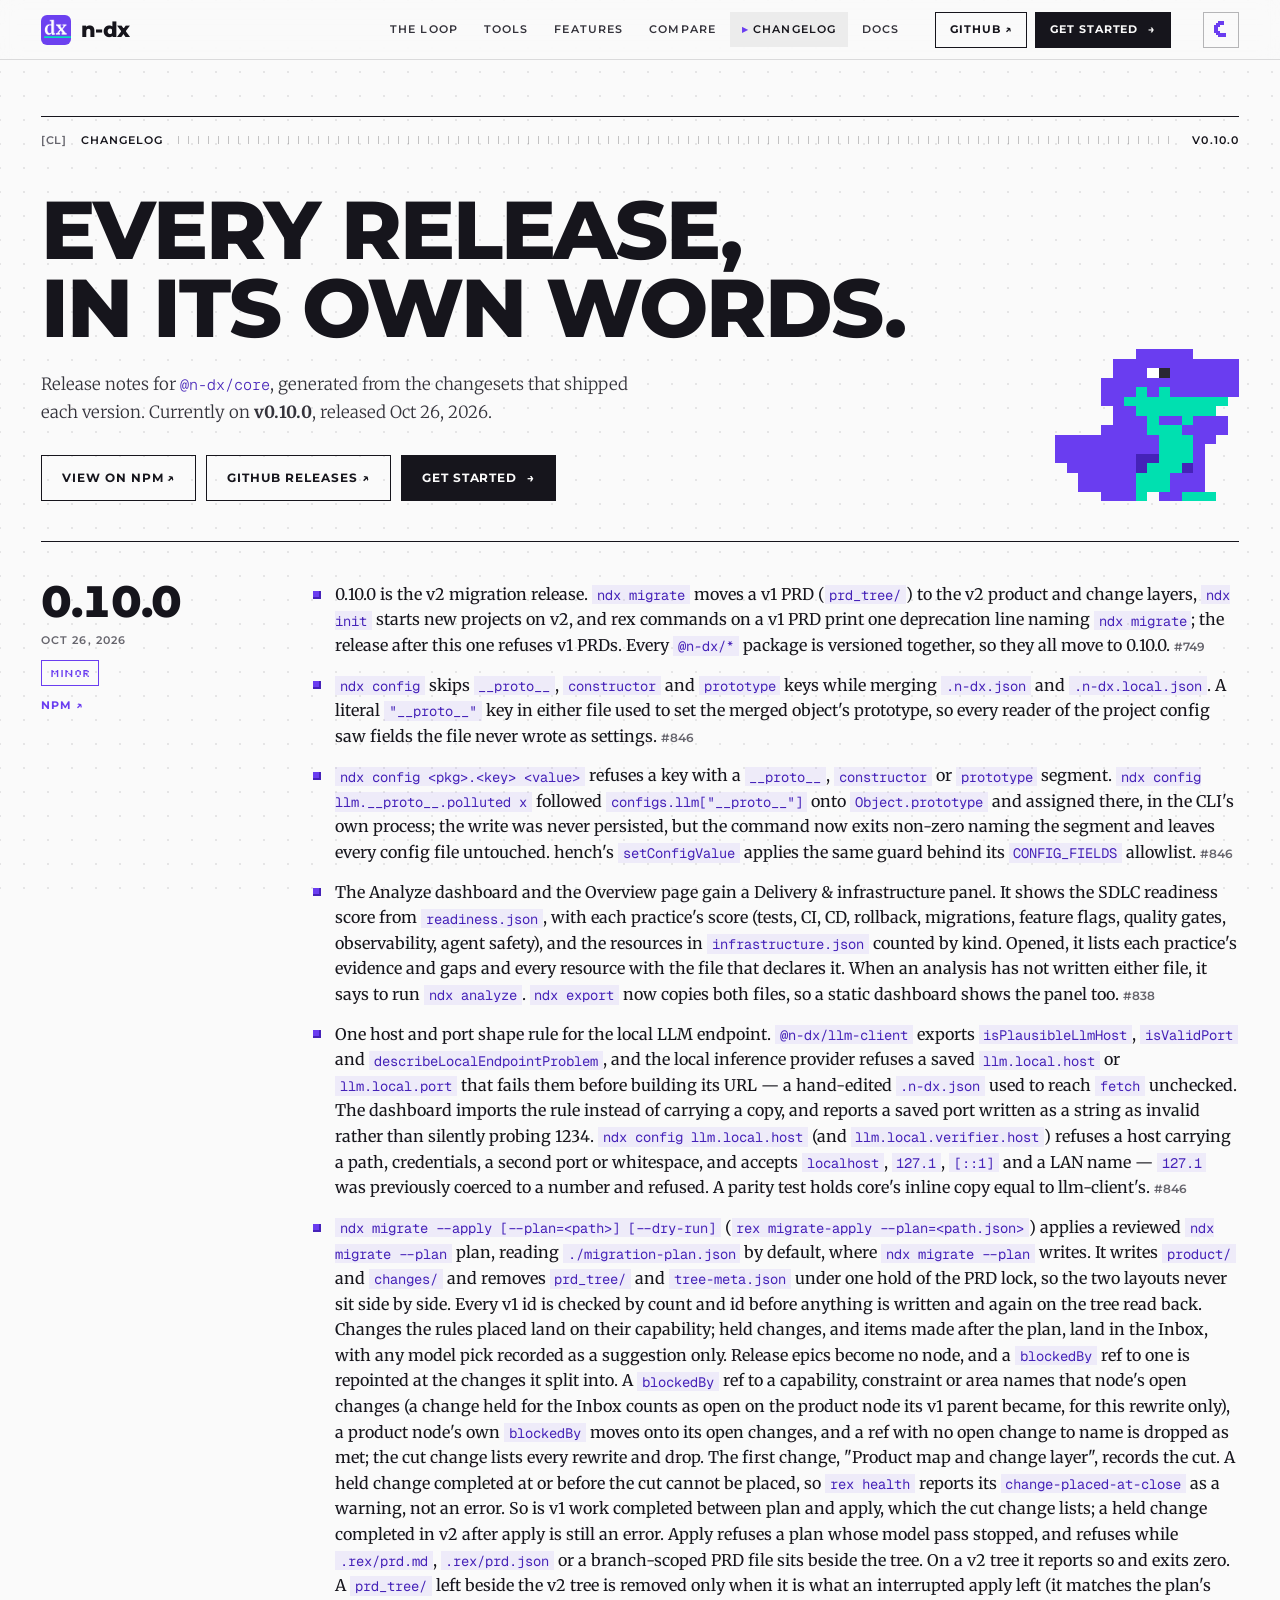
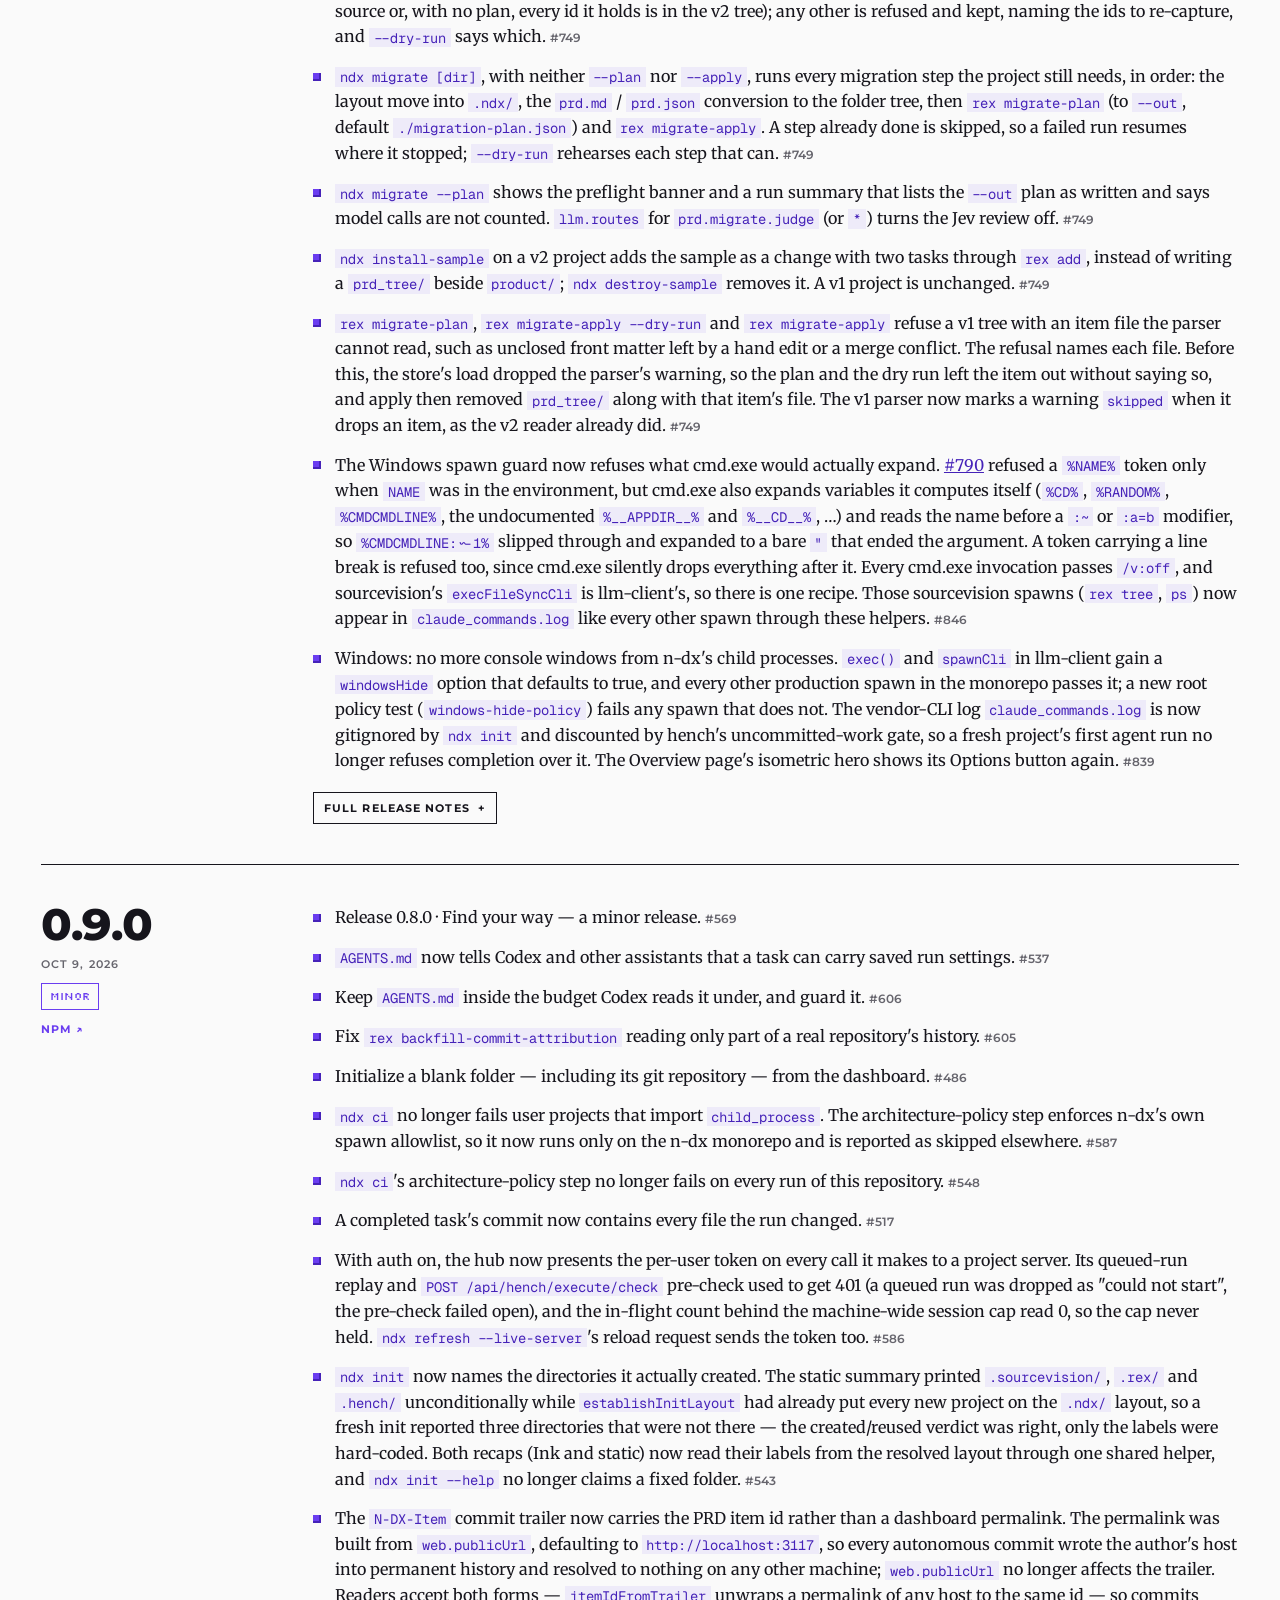
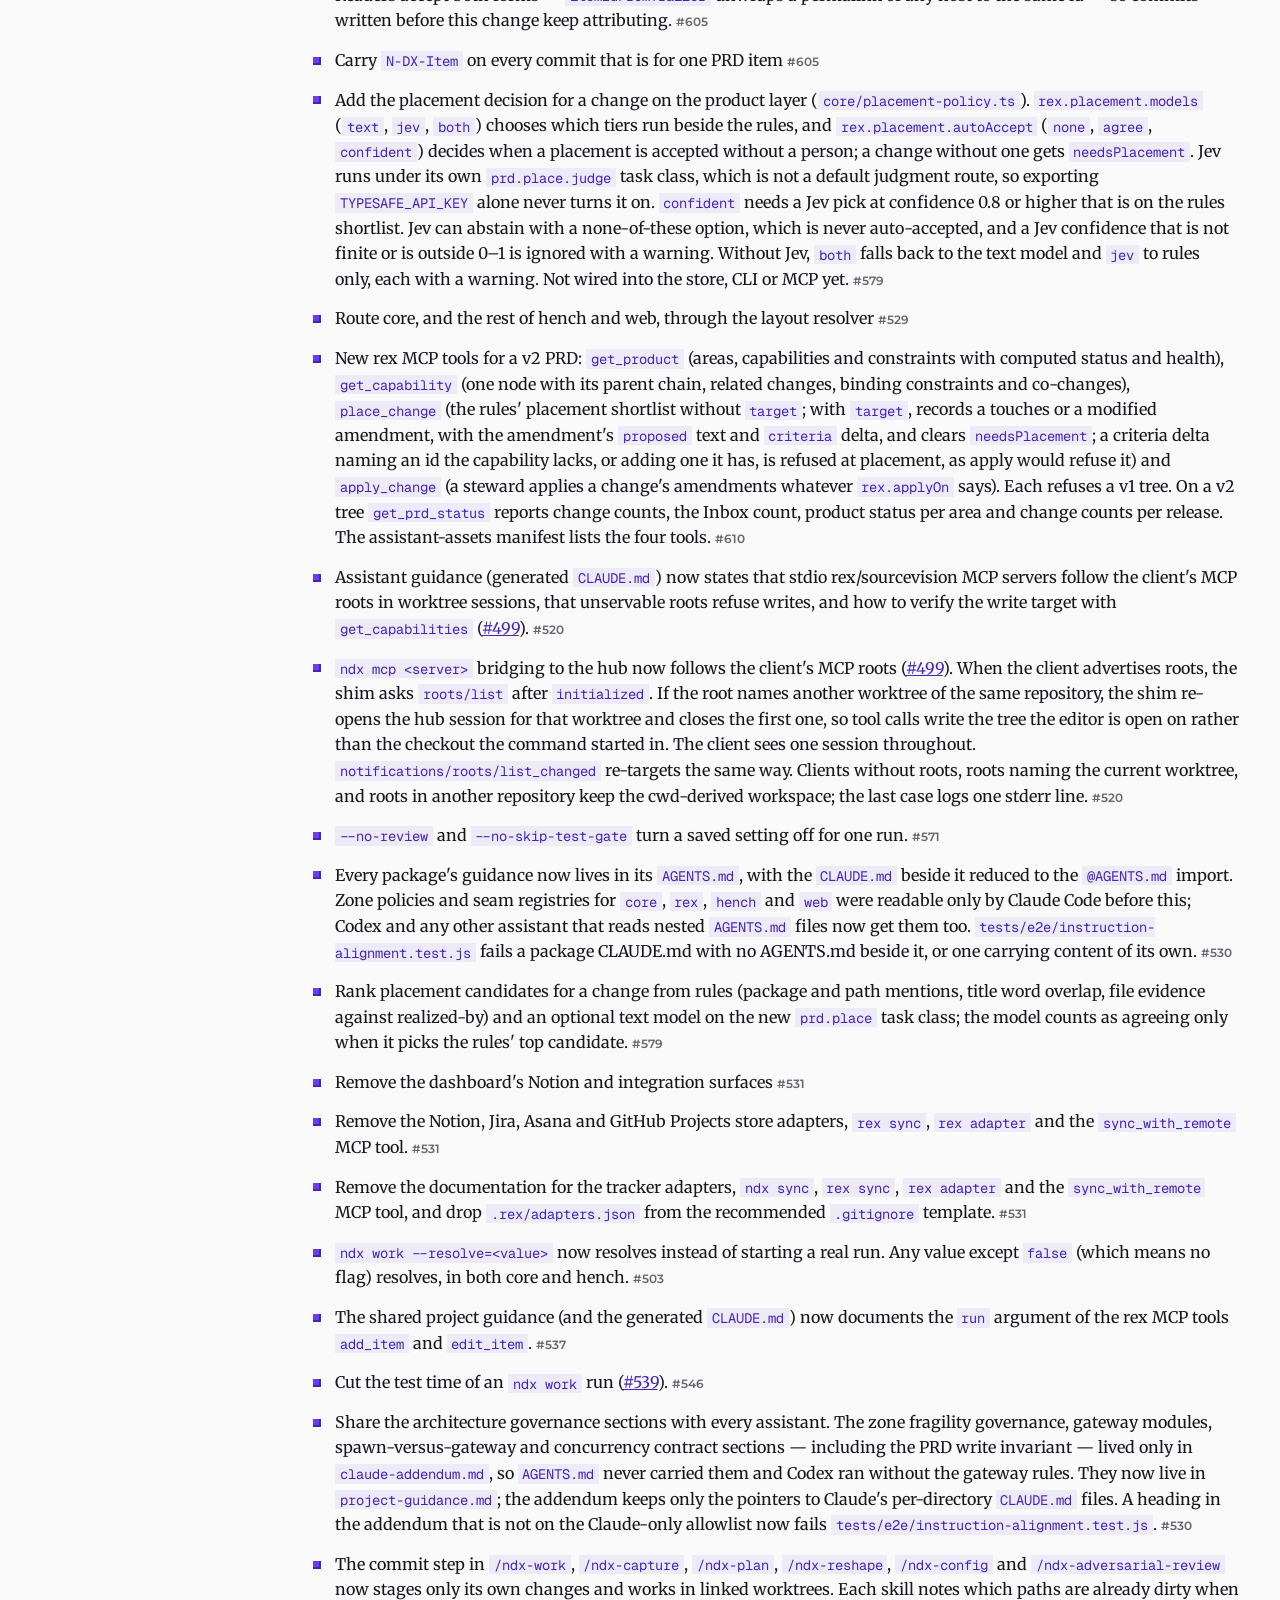
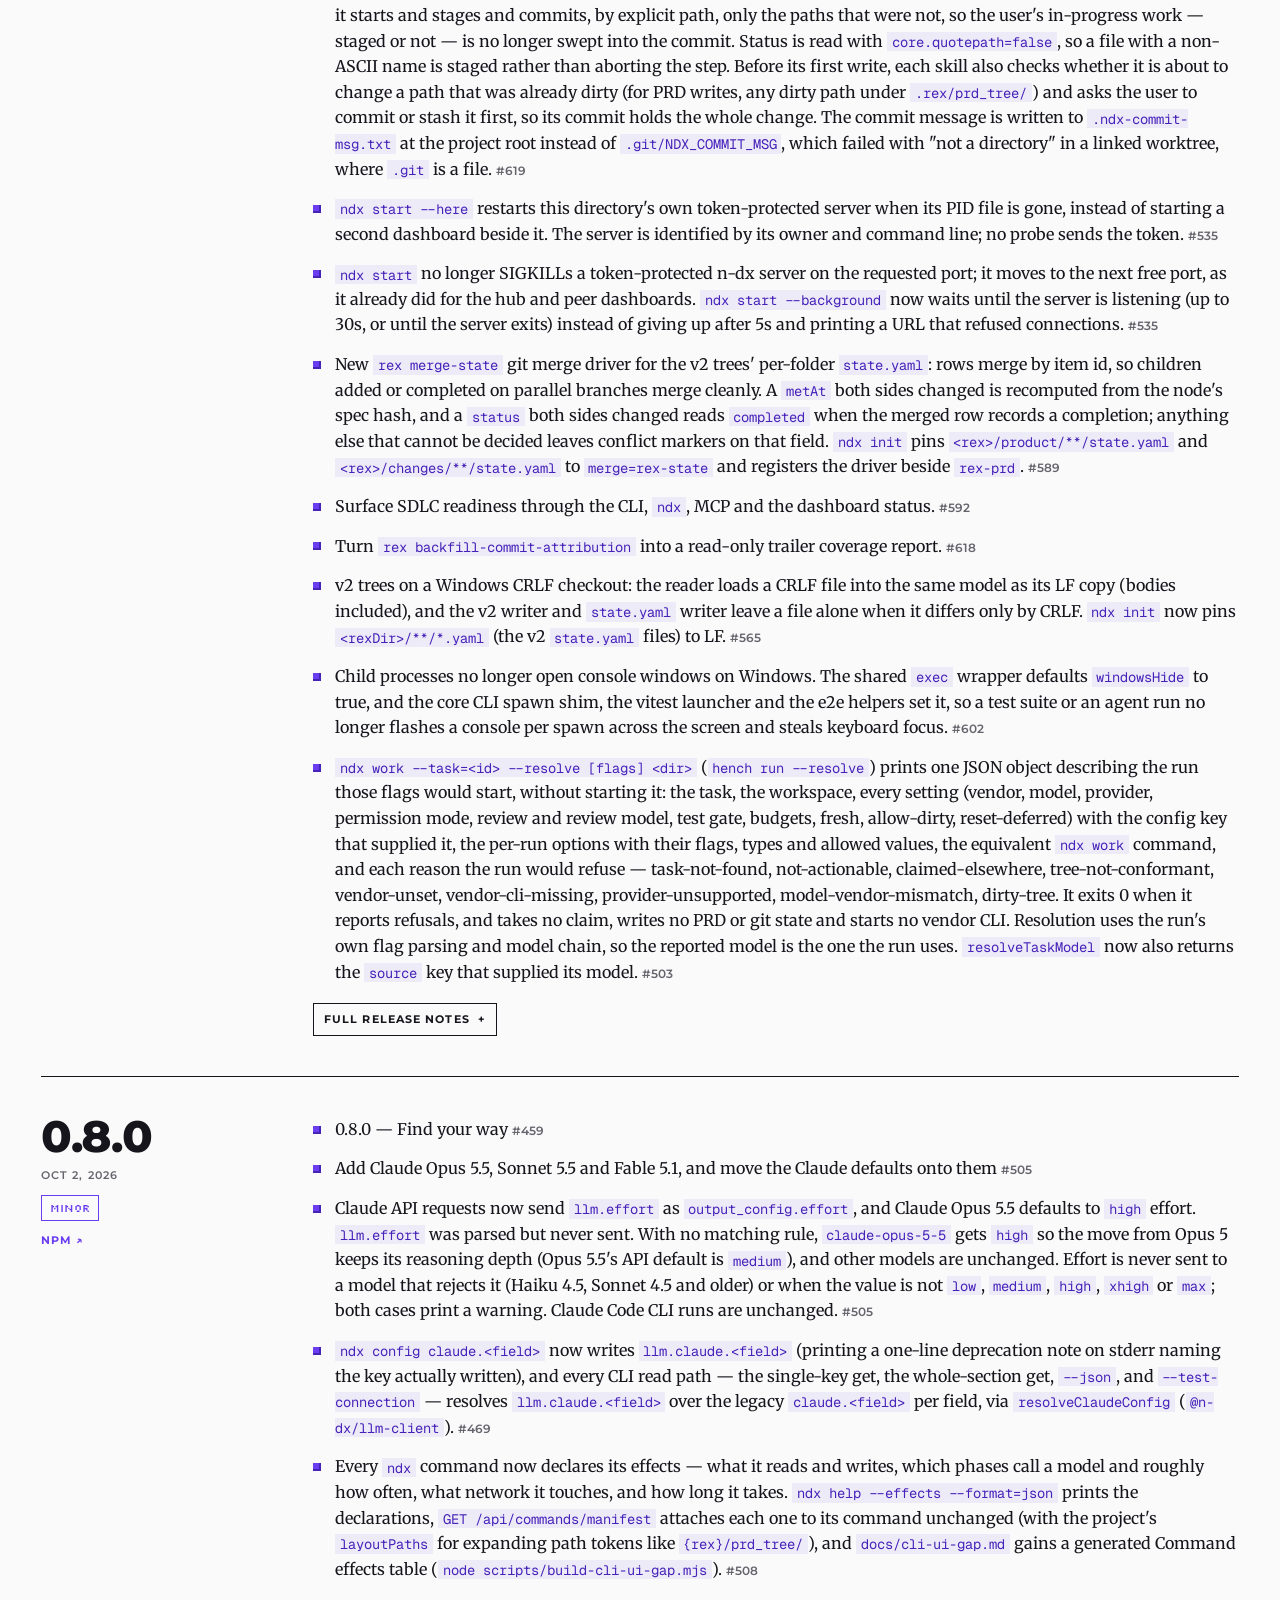
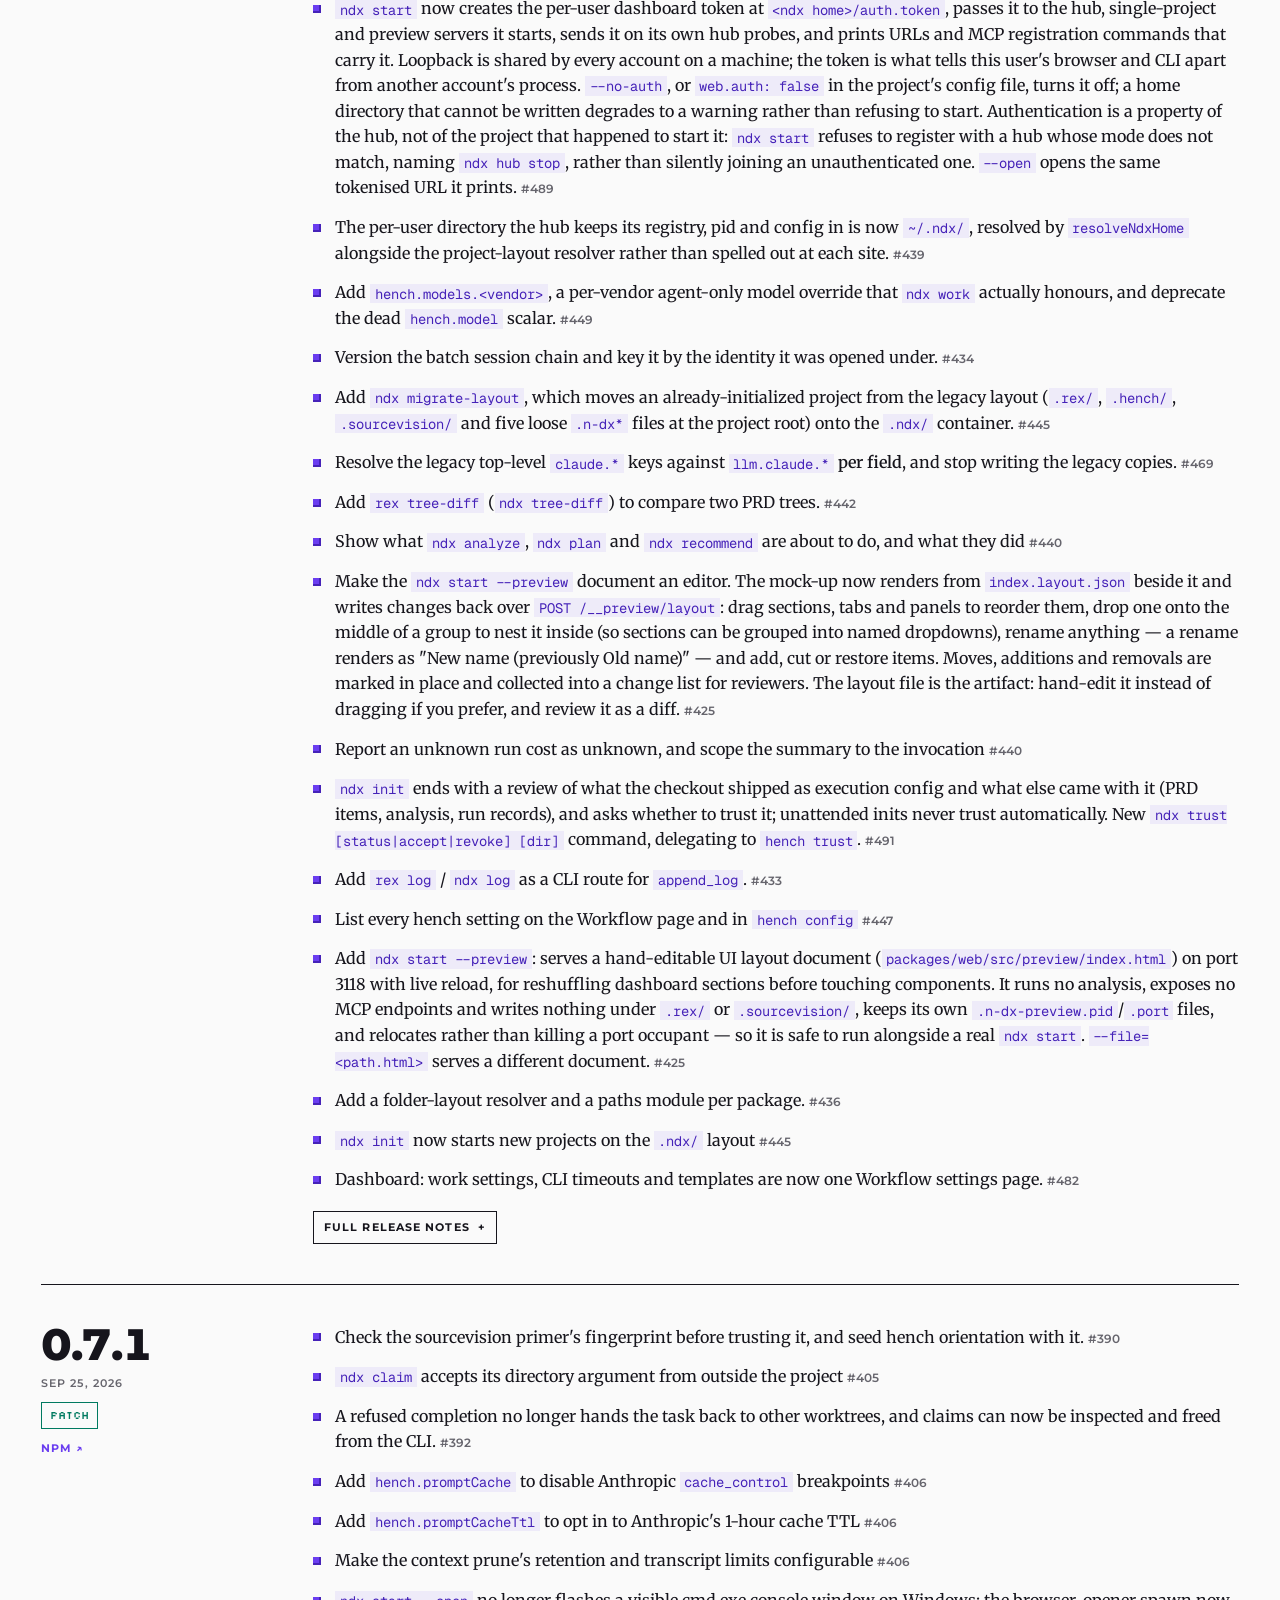
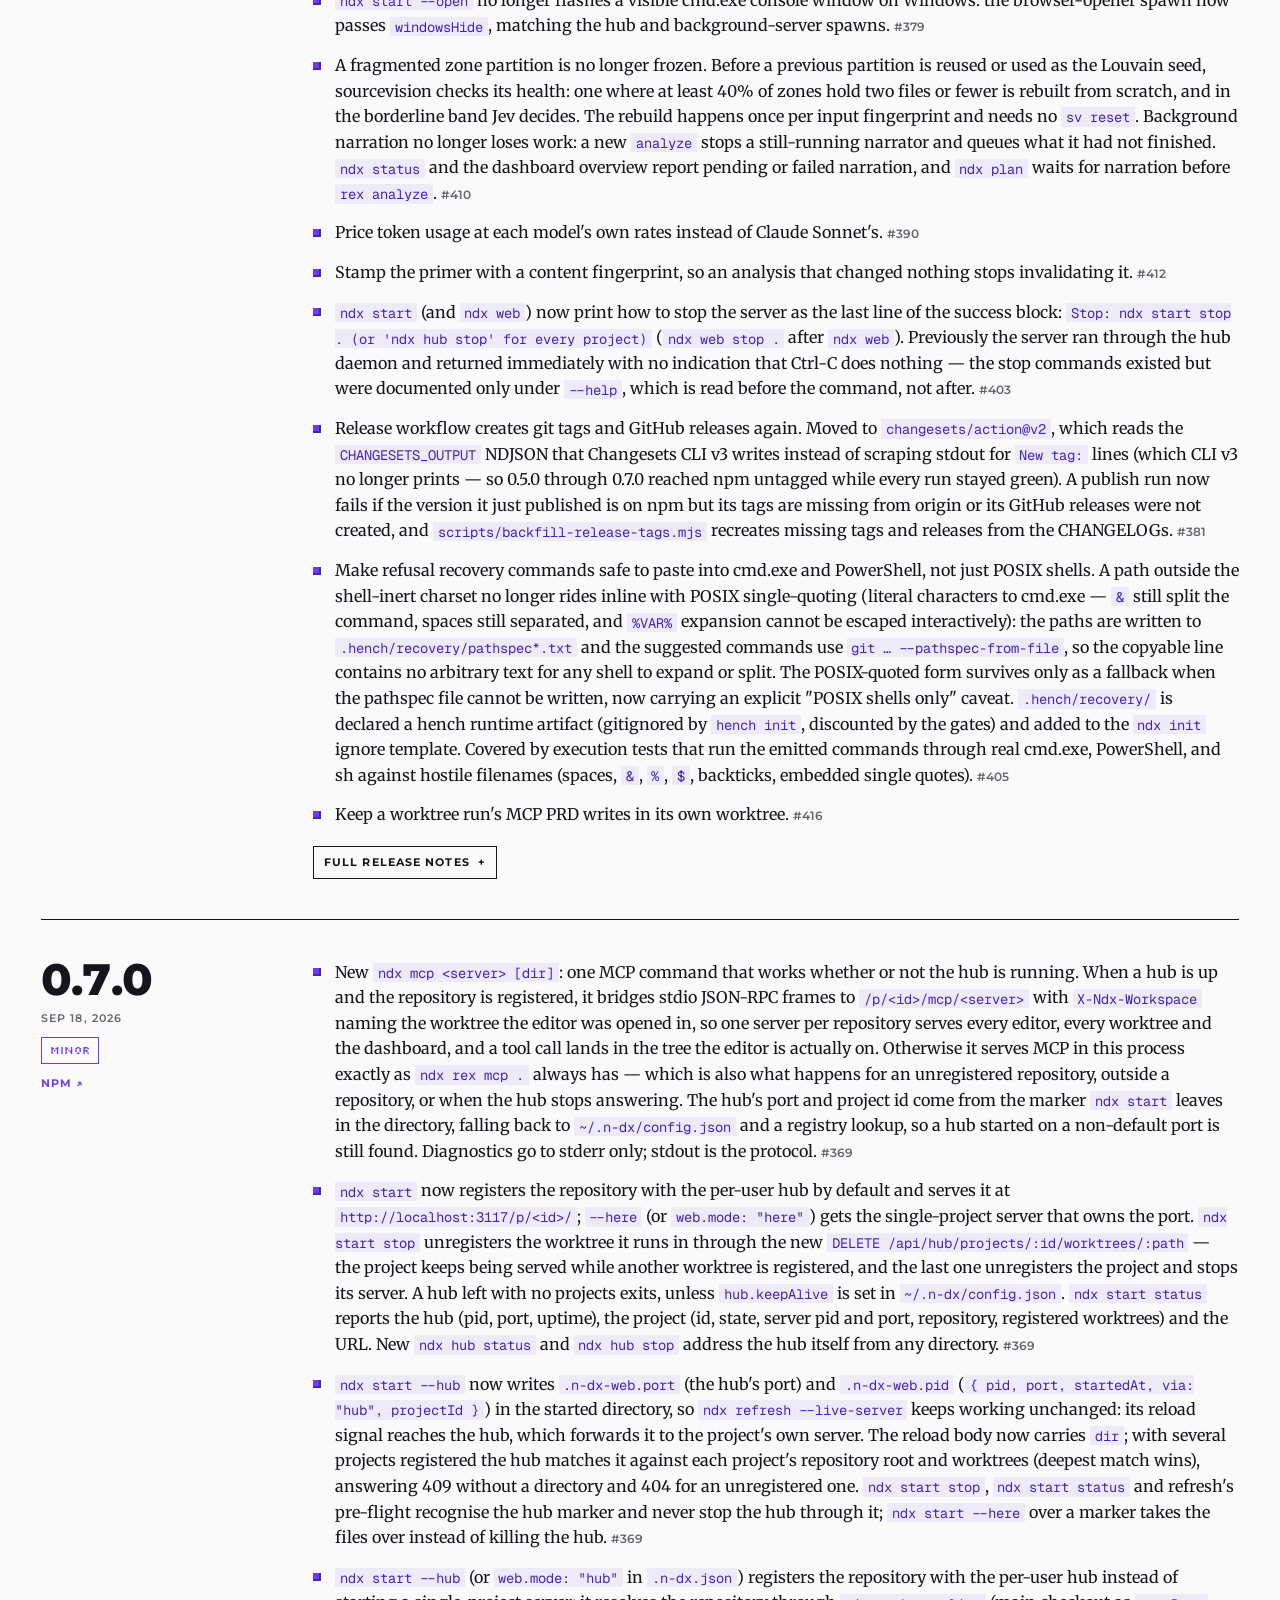
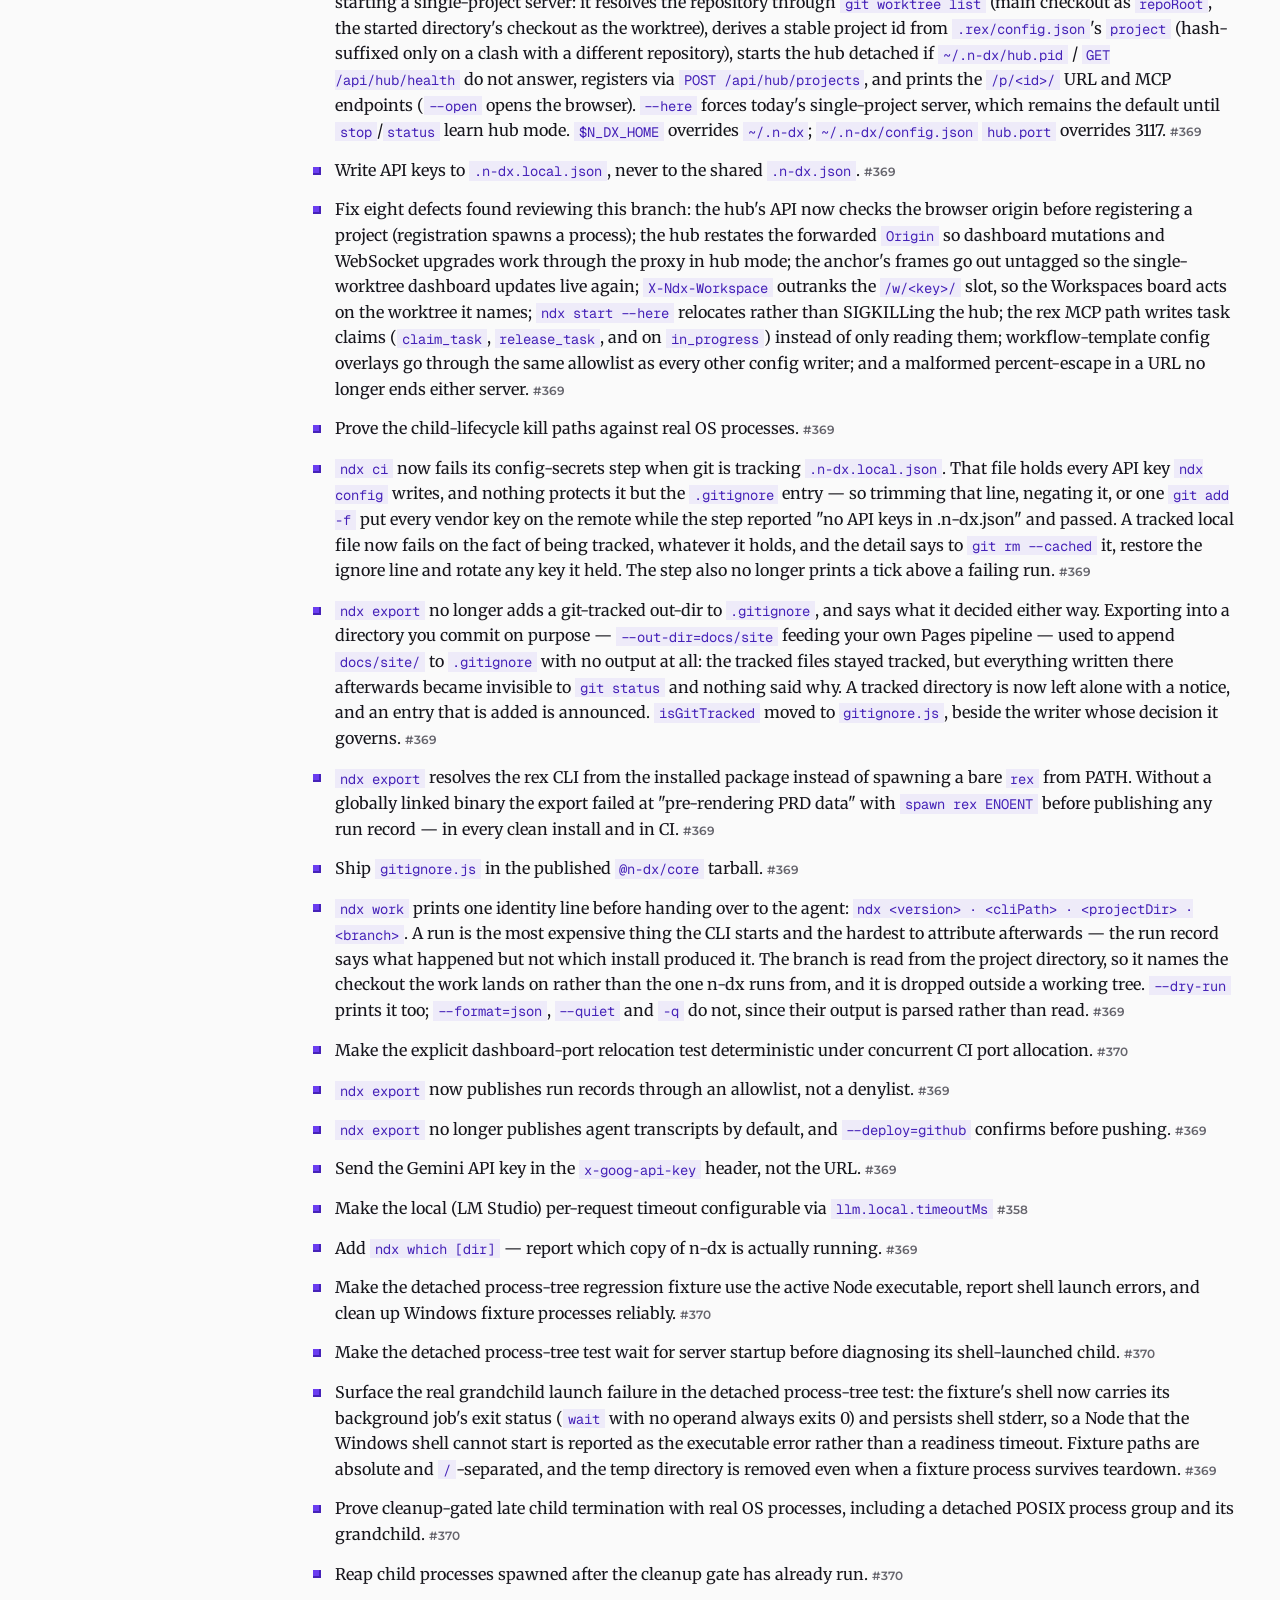
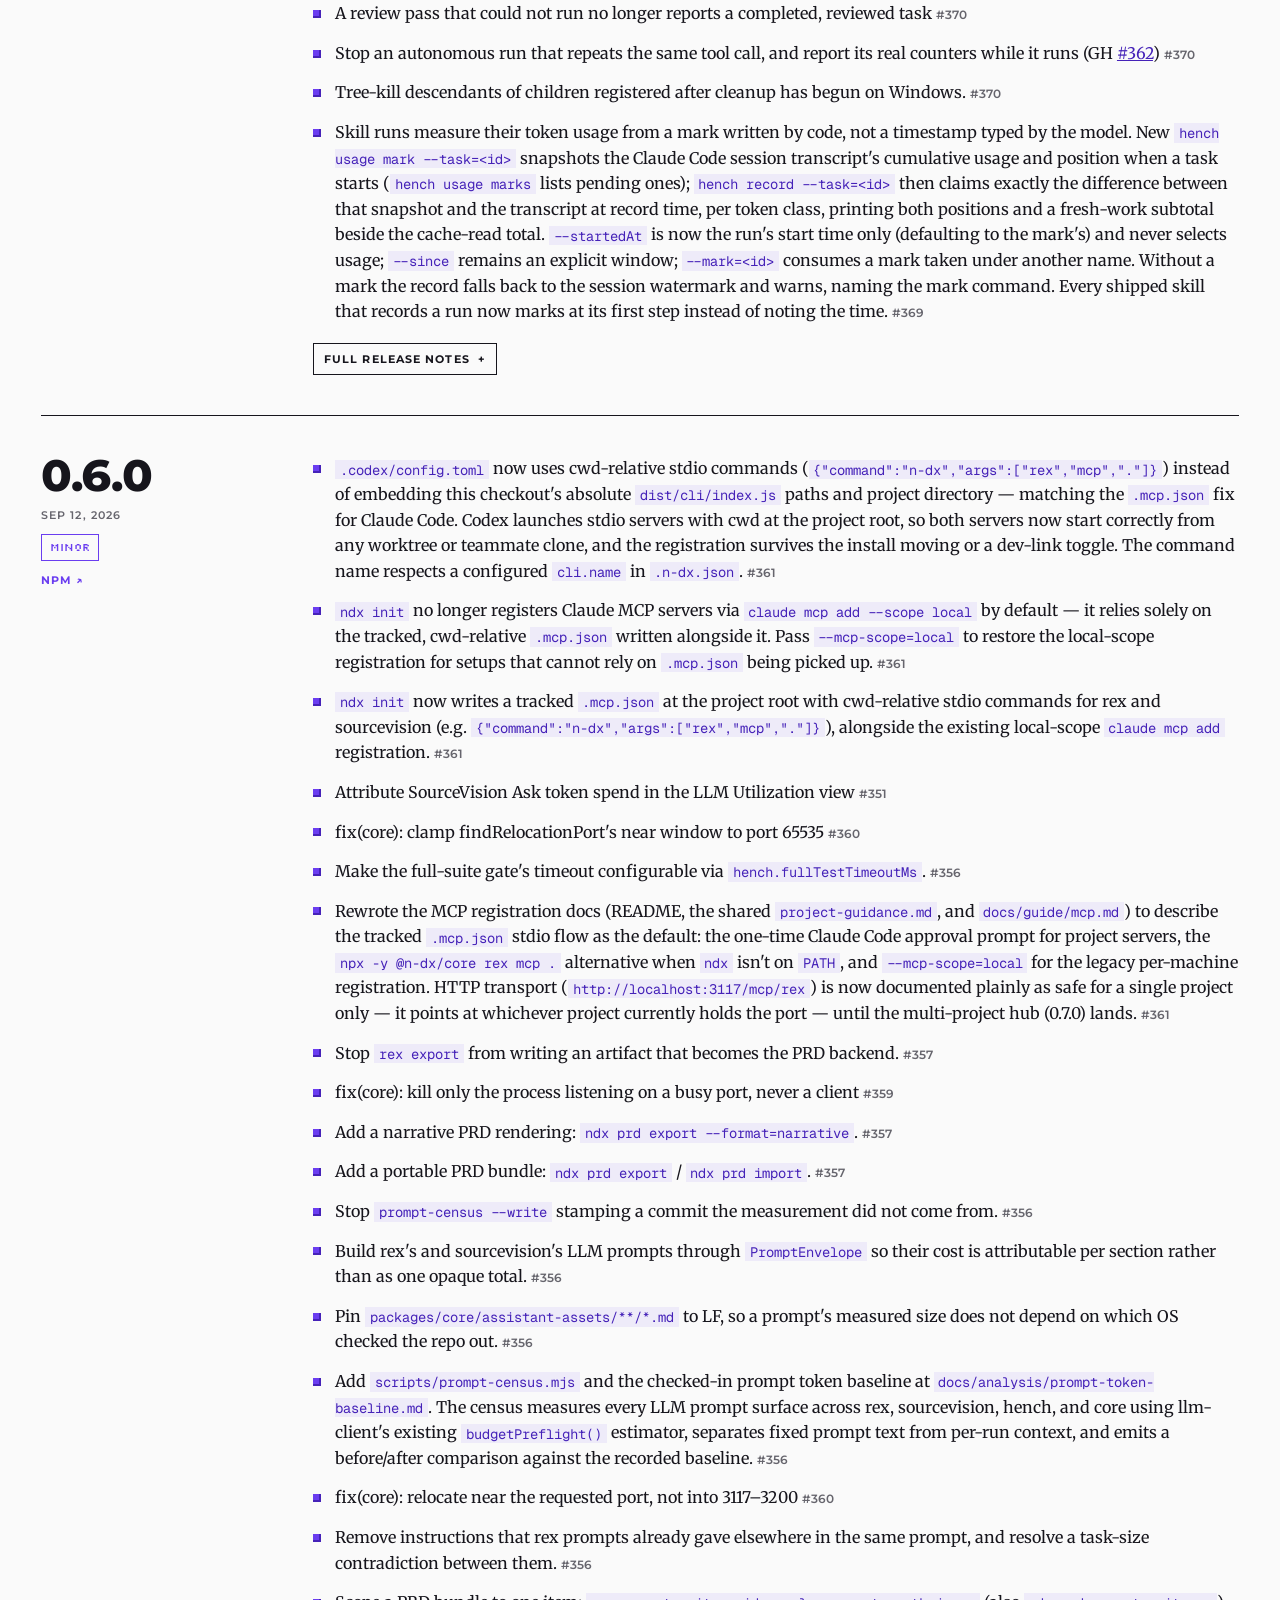
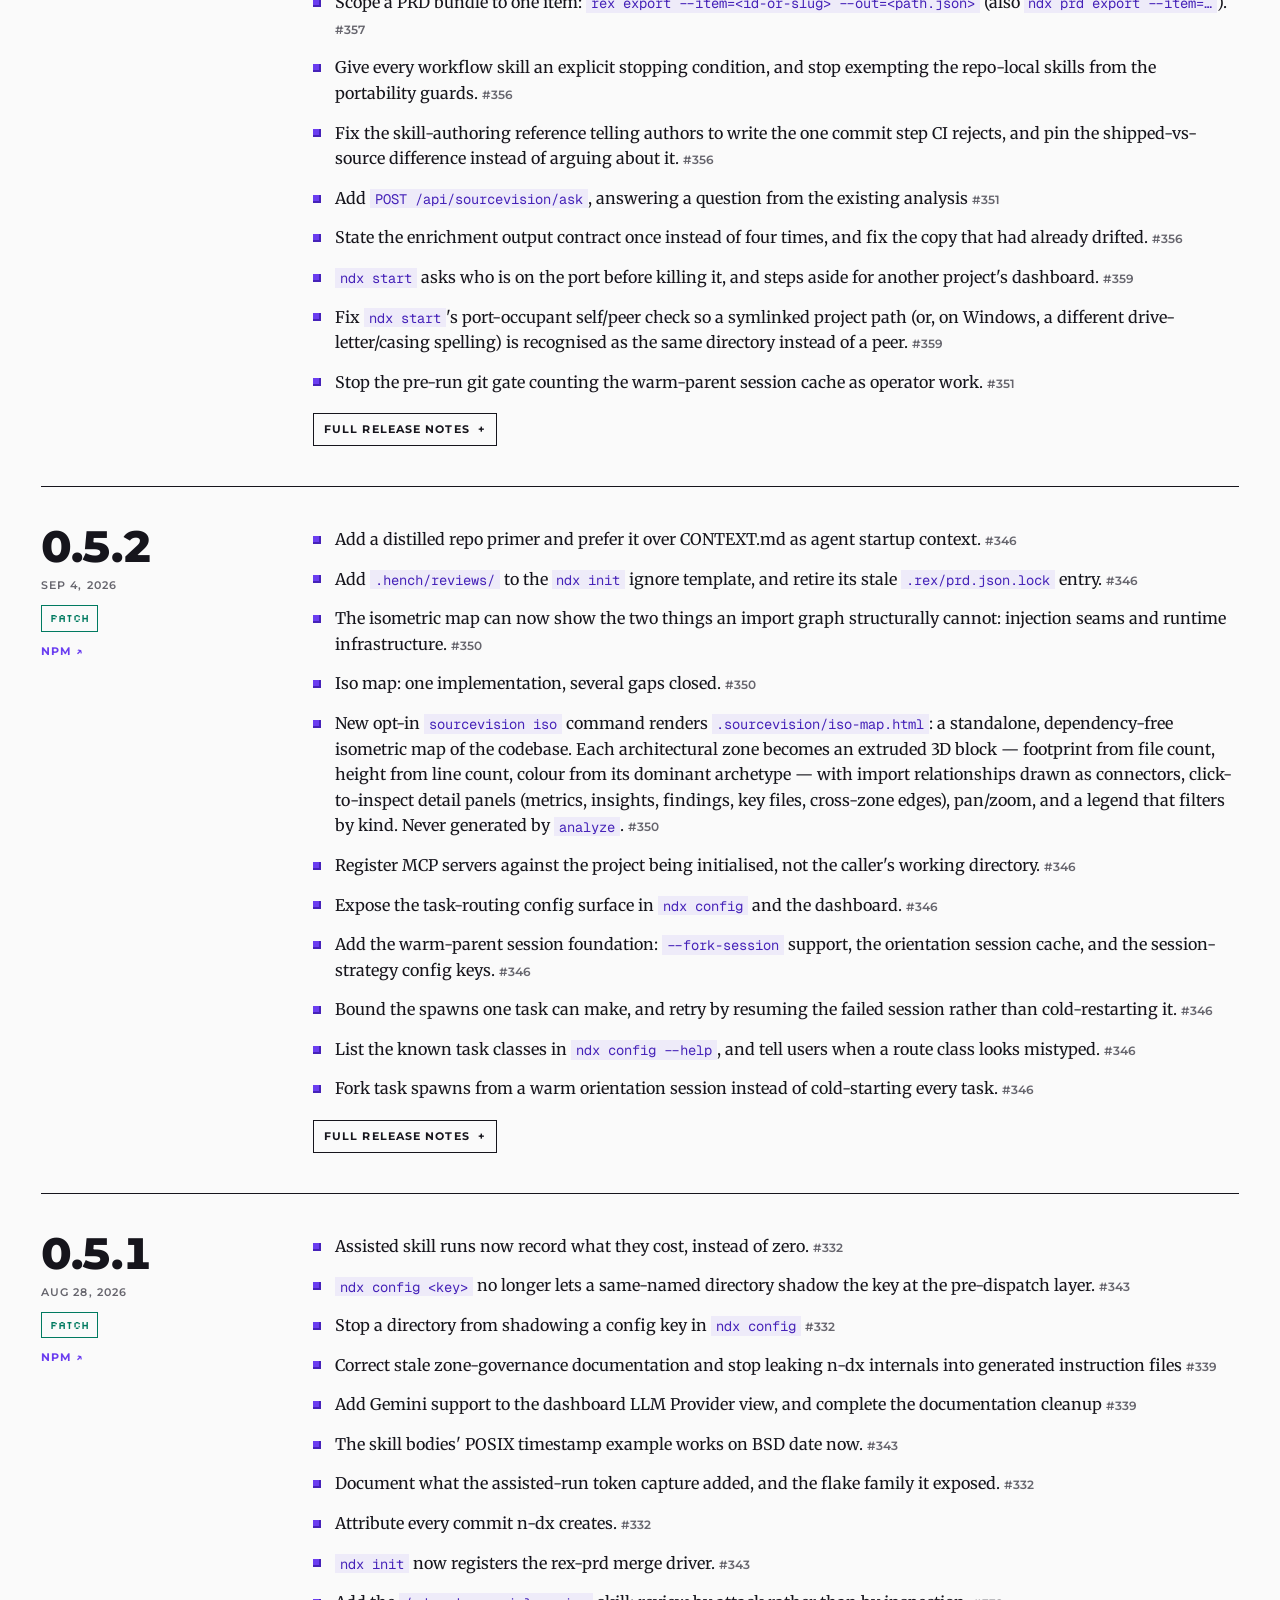
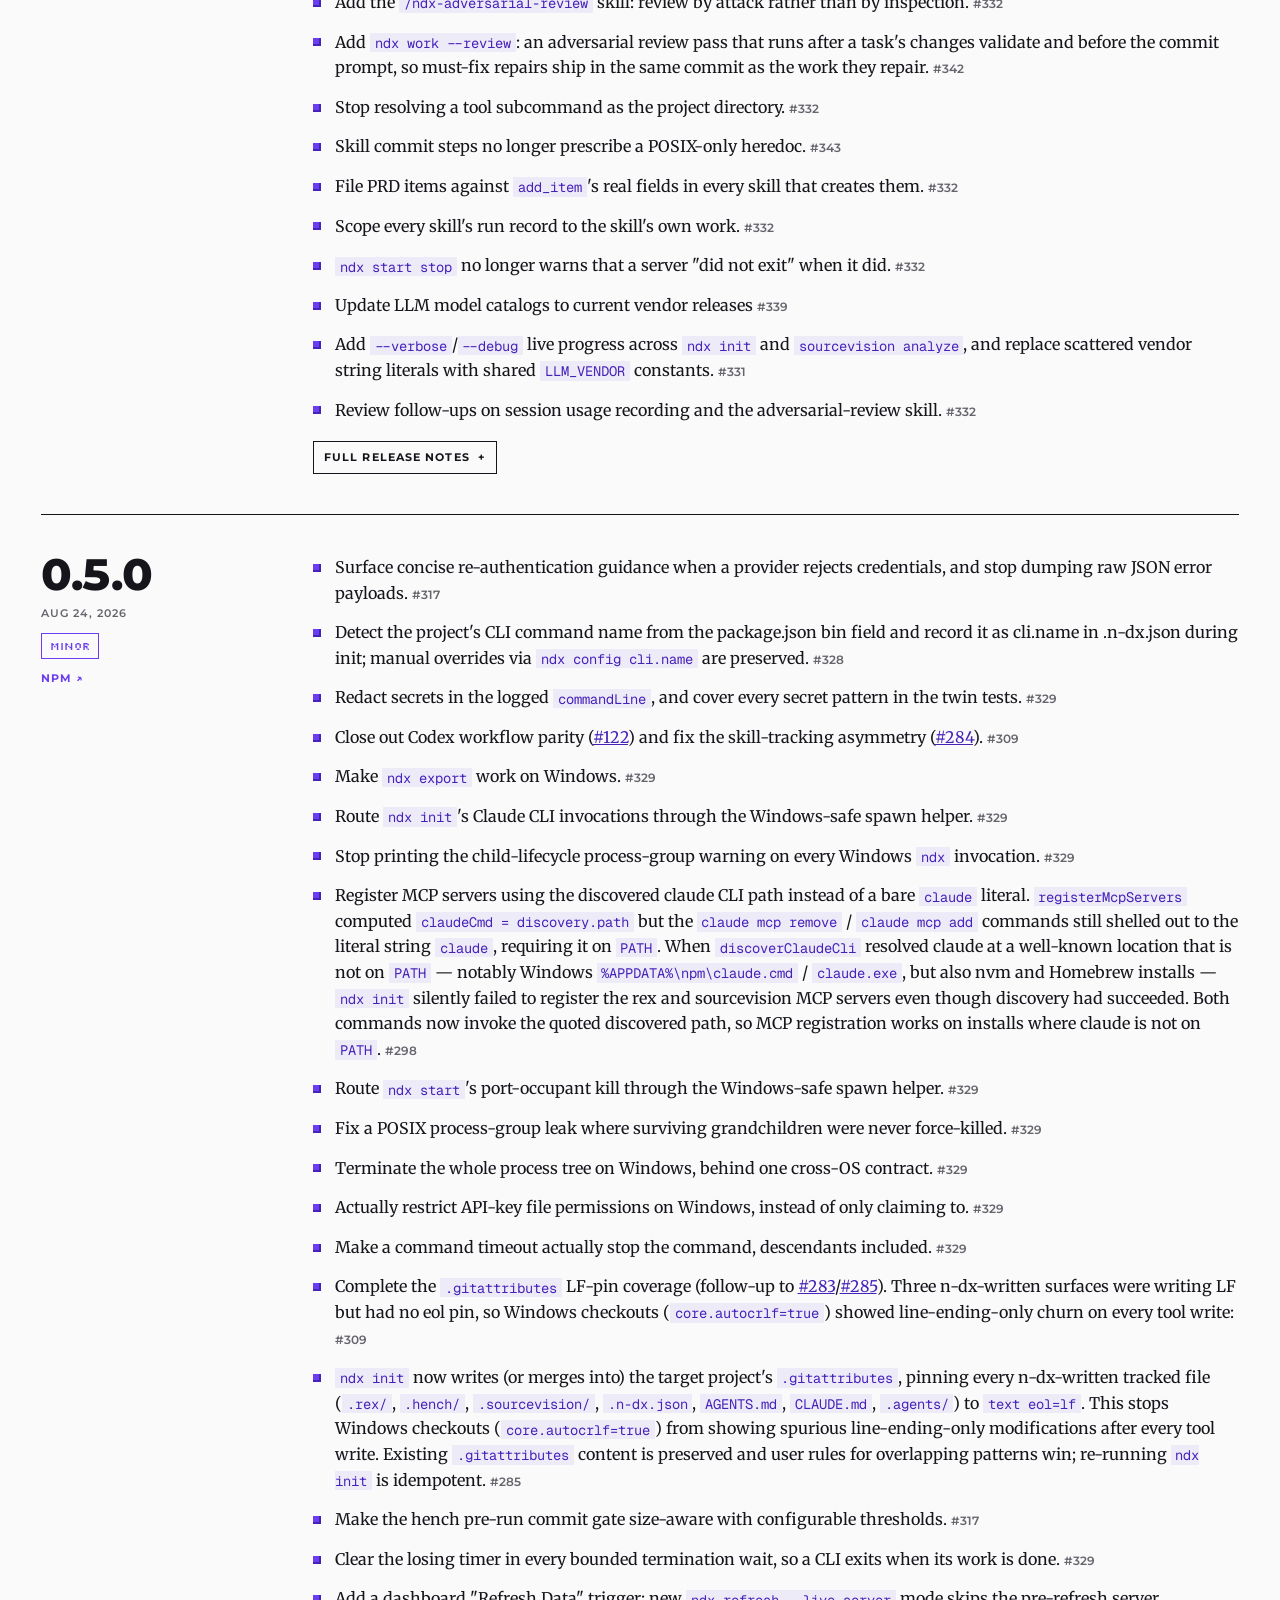
==== commit 6192dd21: "Sync changelog for @n-dx/core v0.10.0" ====
--- a/changelog/index.html
+++ b/changelog/index.html
@@ -16,7 +16,7 @@
 <meta charset="UTF-8">
 <meta name="viewport" content="width=device-width, initial-scale=1.0">
 <title>Changelog — n-dx</title>
-<meta name="description" content="Release notes for @n-dx/core. Latest: v0.9.0 — Release 0.8.0 · Find your way — a minor release.">
+<meta name="description" content="Release notes for @n-dx/core. Latest: v0.10.0 — 0.10.0 is the v2 migration release. ndx migrate moves a v1 PRD (prdtree/) to the v2 product and change layers, ndx init starts new projects on v2…">
 <meta name="author" content="En Dash Consulting">
 <meta name="robots" content="index, follow">
 <link rel="canonical" href="https://n-dx.dev/changelog/">
@@ -28,7 +28,7 @@
 <meta property="og:type" content="website">
 <meta property="og:url" content="https://n-dx.dev/changelog/">
 <meta property="og:title" content="Changelog — n-dx">
-<meta property="og:description" content="Release notes for @n-dx/core. Latest: v0.9.0 — Release 0.8.0 · Find your way — a minor release.">
+<meta property="og:description" content="Release notes for @n-dx/core. Latest: v0.10.0 — 0.10.0 is the v2 migration release. ndx migrate moves a v1 PRD (prdtree/) to the v2 product and change layers, ndx init starts new projects on v2…">
 <meta property="og:image" content="https://n-dx.dev/n-dx-logo.png">
 <meta property="og:image:width" content="300">
 <meta property="og:image:height" content="300">
@@ -38,7 +38,7 @@
 <!-- Twitter Card -->
 <meta name="twitter:card" content="summary">
 <meta name="twitter:title" content="Changelog — n-dx">
-<meta name="twitter:description" content="Release notes for @n-dx/core. Latest: v0.9.0">
+<meta name="twitter:description" content="Release notes for @n-dx/core. Latest: v0.10.0">
 <meta name="twitter:image" content="https://n-dx.dev/n-dx-logo.png">
 <meta name="twitter:image:alt" content="n-dx logo">
 
@@ -139,13 +139,13 @@
 
 <header class="cl-hero">
   <div class="wrap">
-    <div class="bar"><span class="idx">CL</span><span>Changelog</span><span class="ticks"></span><span>v0.9.0</span></div>
+    <div class="bar"><span class="idx">CL</span><span>Changelog</span><span class="ticks"></span><span>v0.10.0</span></div>
     <div class="cl-hero-grid">
       <div>
         <h1 class="display" data-reveal>Every release,<br>in its own words.</h1>
         <p class="lede">
           Release notes for <code>@n-dx/core</code>, generated from the changesets that shipped each
-          version. Currently on <strong>v0.9.0</strong>, released Oct 9, 2026.
+          version. Currently on <strong>v0.10.0</strong>, released Oct 26, 2026.
         </p>
         <div class="cl-hero-links">
           <a href="https://www.npmjs.com/package/@n-dx/core" target="_blank" rel="noopener noreferrer" class="btn btn-ghost">View on npm ↗</a>
@@ -158,6 +158,33 @@
   </div>
 </header>
 <main id="main-content" class="cl-main wrap">
+<article class="cl-release" id="v0-10-0">
+        <header class="cl-release-head">
+          <h2 class="cl-version">
+            <a href="#v0-10-0" aria-label="Permalink to 0.10.0">0.10.0</a>
+          </h2>
+          <time class="cl-date" datetime="2026-10-26T15:42:02.267Z">Oct 26, 2026</time>
+          <span class="cl-release-bump minor">Minor</span>
+          <a class="cl-npm-link" href="https://www.npmjs.com/package/@n-dx/core/v/0.10.0" target="_blank" rel="noopener noreferrer">npm ↗</a>
+        </header>
+        <div class="cl-release-body">
+          <ul class="cl-changes" role="list">
+            <li>0.10.0 is the v2 migration release. <code>ndx migrate</code> moves a v1 PRD (<code>prd_tree/</code>) to the v2 product and change layers, <code>ndx init</code> starts new projects on v2, and rex commands on a v1 PRD print one deprecation line naming <code>ndx migrate</code>; the release after this one refuses v1 PRDs. Every <code>@n-dx/*</code> package is versioned together, so they all move to 0.10.0. <a class="cl-pr" href="https://github.com/en-dash-consulting/n-dx/pull/749" target="_blank" rel="noopener noreferrer">#749</a></li>
+            <li><code>ndx config</code> skips <code>__proto__</code>, <code>constructor</code> and <code>prototype</code> keys while merging <code>.n-dx.json</code> and <code>.n-dx.local.json</code>. A literal <code>&quot;__proto__&quot;</code> key in either file used to set the merged object&#39;s prototype, so every reader of the project config saw fields the file never wrote as settings. <a class="cl-pr" href="https://github.com/en-dash-consulting/n-dx/pull/846" target="_blank" rel="noopener noreferrer">#846</a></li>
+            <li><code>ndx config &lt;pkg&gt;.&lt;key&gt; &lt;value&gt;</code> refuses a key with a <code>__proto__</code>, <code>constructor</code> or <code>prototype</code> segment. <code>ndx config llm.__proto__.polluted x</code> followed <code>configs.llm[&quot;__proto__&quot;]</code> onto <code>Object.prototype</code> and assigned there, in the CLI&#39;s own process; the write was never persisted, but the command now exits non-zero naming the segment and leaves every config file untouched. hench&#39;s <code>setConfigValue</code> applies the same guard behind its <code>CONFIG_FIELDS</code> allowlist. <a class="cl-pr" href="https://github.com/en-dash-consulting/n-dx/pull/846" target="_blank" rel="noopener noreferrer">#846</a></li>
+            <li>The Analyze dashboard and the Overview page gain a Delivery &amp; infrastructure panel. It shows the SDLC readiness score from <code>readiness.json</code>, with each practice&#39;s score (tests, CI, CD, rollback, migrations, feature flags, quality gates, observability, agent safety), and the resources in <code>infrastructure.json</code> counted by kind. Opened, it lists each practice&#39;s evidence and gaps and every resource with the file that declares it. When an analysis has not written either file, it says to run <code>ndx analyze</code>. <code>ndx export</code> now copies both files, so a static dashboard shows the panel too. <a class="cl-pr" href="https://github.com/en-dash-consulting/n-dx/pull/838" target="_blank" rel="noopener noreferrer">#838</a></li>
+            <li>One host and port shape rule for the local LLM endpoint. <code>@n-dx/llm-client</code> exports <code>isPlausibleLlmHost</code>, <code>isValidPort</code> and <code>describeLocalEndpointProblem</code>, and the local inference provider refuses a saved <code>llm.local.host</code> or <code>llm.local.port</code> that fails them before building its URL — a hand-edited <code>.n-dx.json</code> used to reach <code>fetch</code> unchecked. The dashboard imports the rule instead of carrying a copy, and reports a saved port written as a string as invalid rather than silently probing 1234. <code>ndx config llm.local.host</code> (and <code>llm.local.verifier.host</code>) refuses a host carrying a path, credentials, a second port or whitespace, and accepts <code>localhost</code>, <code>127.1</code>, <code>[::1]</code> and a LAN name — <code>127.1</code> was previously coerced to a number and refused. A parity test holds core&#39;s inline copy equal to llm-client&#39;s. <a class="cl-pr" href="https://github.com/en-dash-consulting/n-dx/pull/846" target="_blank" rel="noopener noreferrer">#846</a></li>
+            <li><code>ndx migrate --apply [--plan=&lt;path&gt;] [--dry-run]</code> (<code>rex migrate-apply --plan=&lt;path.json&gt;</code>) applies a reviewed <code>ndx migrate --plan</code> plan, reading <code>./migration-plan.json</code> by default, where <code>ndx migrate --plan</code> writes. It writes <code>product/</code> and <code>changes/</code> and removes <code>prd_tree/</code> and <code>tree-meta.json</code> under one hold of the PRD lock, so the two layouts never sit side by side. Every v1 id is checked by count and id before anything is written and again on the tree read back. Changes the rules placed land on their capability; held changes, and items made after the plan, land in the Inbox, with any model pick recorded as a suggestion only. Release epics become no node, and a <code>blockedBy</code> ref to one is repointed at the changes it split into. A <code>blockedBy</code> ref to a capability, constraint or area names that node&#39;s open changes (a change held for the Inbox counts as open on the product node its v1 parent became, for this rewrite only), a product node&#39;s own <code>blockedBy</code> moves onto its open changes, and a ref with no open change to name is dropped as met; the cut change lists every rewrite and drop. The first change, &quot;Product map and change layer&quot;, records the cut. A held change completed at or before the cut cannot be placed, so <code>rex health</code> reports its <code>change-placed-at-close</code> as a warning, not an error. So is v1 work completed between plan and apply, which the cut change lists; a held change completed in v2 after apply is still an error. Apply refuses a plan whose model pass stopped, and refuses while <code>.rex/prd.md</code>, <code>.rex/prd.json</code> or a branch-scoped PRD file sits beside the tree. On a v2 tree it reports so and exits zero. A <code>prd_tree/</code> left beside the v2 tree is removed only when it is what an interrupted apply left (it matches the plan&#39;s source or, with no plan, every id it holds is in the v2 tree); any other is refused and kept, naming the ids to re-capture, and <code>--dry-run</code> says which. <a class="cl-pr" href="https://github.com/en-dash-consulting/n-dx/pull/749" target="_blank" rel="noopener noreferrer">#749</a></li>
+            <li><code>ndx migrate [dir]</code>, with neither <code>--plan</code> nor <code>--apply</code>, runs every migration step the project still needs, in order: the layout move into <code>.ndx/</code>, the <code>prd.md</code> / <code>prd.json</code> conversion to the folder tree, then <code>rex migrate-plan</code> (to <code>--out</code>, default <code>./migration-plan.json</code>) and <code>rex migrate-apply</code>. A step already done is skipped, so a failed run resumes where it stopped; <code>--dry-run</code> rehearses each step that can. <a class="cl-pr" href="https://github.com/en-dash-consulting/n-dx/pull/749" target="_blank" rel="noopener noreferrer">#749</a></li>
+            <li><code>ndx migrate --plan</code> shows the preflight banner and a run summary that lists the <code>--out</code> plan as written and says model calls are not counted. <code>llm.routes</code> for <code>prd.migrate.judge</code> (or <code>*</code>) turns the Jev review off. <a class="cl-pr" href="https://github.com/en-dash-consulting/n-dx/pull/749" target="_blank" rel="noopener noreferrer">#749</a></li>
+            <li><code>ndx install-sample</code> on a v2 project adds the sample as a change with two tasks through <code>rex add</code>, instead of writing a <code>prd_tree/</code> beside <code>product/</code>; <code>ndx destroy-sample</code> removes it. A v1 project is unchanged. <a class="cl-pr" href="https://github.com/en-dash-consulting/n-dx/pull/749" target="_blank" rel="noopener noreferrer">#749</a></li>
+            <li><code>rex migrate-plan</code>, <code>rex migrate-apply --dry-run</code> and <code>rex migrate-apply</code> refuse a v1 tree with an item file the parser cannot read, such as unclosed front matter left by a hand edit or a merge conflict. The refusal names each file. Before this, the store&#39;s load dropped the parser&#39;s warning, so the plan and the dry run left the item out without saying so, and apply then removed <code>prd_tree/</code> along with that item&#39;s file. The v1 parser now marks a warning <code>skipped</code> when it drops an item, as the v2 reader already did. <a class="cl-pr" href="https://github.com/en-dash-consulting/n-dx/pull/749" target="_blank" rel="noopener noreferrer">#749</a></li>
+            <li>The Windows spawn guard now refuses what cmd.exe would actually expand. <a href="https://github.com/en-dash-consulting/n-dx/issues/790" target="_blank" rel="noopener noreferrer">#790</a> refused a <code>%NAME%</code> token only when <code>NAME</code> was in the environment, but cmd.exe also expands variables it computes itself (<code>%CD%</code>, <code>%RANDOM%</code>, <code>%CMDCMDLINE%</code>, the undocumented <code>%__APPDIR__%</code> and <code>%__CD__%</code>, …) and reads the name before a <code>:~</code> or <code>:a=b</code> modifier, so <code>%CMDCMDLINE:~-1%</code> slipped through and expanded to a bare <code>&quot;</code> that ended the argument. A token carrying a line break is refused too, since cmd.exe silently drops everything after it. Every cmd.exe invocation passes <code>/v:off</code>, and sourcevision&#39;s <code>execFileSyncCli</code> is llm-client&#39;s, so there is one recipe. Those sourcevision spawns (<code>rex tree</code>, <code>ps</code>) now appear in <code>claude_commands.log</code> like every other spawn through these helpers. <a class="cl-pr" href="https://github.com/en-dash-consulting/n-dx/pull/846" target="_blank" rel="noopener noreferrer">#846</a></li>
+            <li>Windows: no more console windows from n-dx&#39;s child processes. <code>exec()</code> and <code>spawnCli</code> in llm-client gain a <code>windowsHide</code> option that defaults to true, and every other production spawn in the monorepo passes it; a new root policy test (<code>windows-hide-policy</code>) fails any spawn that does not. The vendor-CLI log <code>claude_commands.log</code> is now gitignored by <code>ndx init</code> and discounted by hench&#39;s uncommitted-work gate, so a fresh project&#39;s first agent run no longer refuses completion over it. The Overview page&#39;s isometric hero shows its Options button again. <a class="cl-pr" href="https://github.com/en-dash-consulting/n-dx/pull/839" target="_blank" rel="noopener noreferrer">#839</a></li>
+          </ul>
+          <details class="cl-detail"><summary>Full release notes</summary><div class="cl-detail-body"><div class="cl-note"><p class="cl-note-lead"><code>ndx config &lt;pkg&gt;.&lt;key&gt; &lt;value&gt;</code> refuses a key with a <code>__proto__</code>, <code>constructor</code> or <code>prototype</code> segment. <code>ndx config llm.__proto__.polluted x</code> followed <code>configs.llm[&quot;__proto__&quot;]</code> onto <code>Object.prototype</code> and assigned there, in the CLI&#39;s own process; the write was never persisted, but the command now exits non-zero naming the segment and leaves every config file untouched. hench&#39;s <code>setConfigValue</code> applies the same guard behind its <code>CONFIG_FIELDS</code> allowlist.</p><p>The <code>ndx work</code> command that <code>ndx work --resolve</code> prints is now correct on Windows for a path that ends in a backslash or contains a quote: backslashes before a <code>&quot;</code> or the closing quote are doubled, as the argv rules every Node program decodes with require, so <code>C:\My Repo\</code> prints as <code>&quot;C:\My Repo\\&quot;</code> rather than <code>&quot;C:\My Repo\&quot;</code>.</p><p>Four regular expressions that were quadratic on hostile input scan linearly: the <code>icacls</code> ACE parser behind owner-only config files (the same result on every icacls line; it now rejects a line with a <code>(</code> inside a flag group or a <code>:(</code> inside an identity, which icacls never prints), the trailing-separator trim in the MCP shim&#39;s workspace key, and the project-id slug in <code>ndx start</code> and its twin in the hub&#39;s new-project page (the same result on every input). <code>ndx ci</code>&#39;s data-layer check now escapes every regex metacharacter in a layout directory name rather than only the dot.</p></div><div class="cl-note"><p class="cl-note-lead"><code>ndx migrate --apply [--plan=&lt;path&gt;] [--dry-run]</code> (<code>rex migrate-apply --plan=&lt;path.json&gt;</code>) applies a reviewed <code>ndx migrate --plan</code> plan, reading <code>./migration-plan.json</code> by default, where <code>ndx migrate --plan</code> writes. It writes <code>product/</code> and <code>changes/</code> and removes <code>prd_tree/</code> and <code>tree-meta.json</code> under one hold of the PRD lock, so the two layouts never sit side by side. Every v1 id is checked by count and id before anything is written and again on the tree read back. Changes the rules placed land on their capability; held changes, and items made after the plan, land in the Inbox, with any model pick recorded as a suggestion only. Release epics become no node, and a <code>blockedBy</code> ref to one is repointed at the changes it split into. A <code>blockedBy</code> ref to a capability, constraint or area names that node&#39;s open changes (a change held for the Inbox counts as open on the product node its v1 parent became, for this rewrite only), a product node&#39;s own <code>blockedBy</code> moves onto its open changes, and a ref with no open change to name is dropped as met; the cut change lists every rewrite and drop. The first change, &quot;Product map and change layer&quot;, records the cut. A held change completed at or before the cut cannot be placed, so <code>rex health</code> reports its <code>change-placed-at-close</code> as a warning, not an error. So is v1 work completed between plan and apply, which the cut change lists; a held change completed in v2 after apply is still an error. Apply refuses a plan whose model pass stopped, and refuses while <code>.rex/prd.md</code>, <code>.rex/prd.json</code> or a branch-scoped PRD file sits beside the tree. On a v2 tree it reports so and exits zero. A <code>prd_tree/</code> left beside the v2 tree is removed only when it is what an interrupted apply left (it matches the plan&#39;s source or, with no plan, every id it holds is in the v2 tree); any other is refused and kept, naming the ids to re-capture, and <code>--dry-run</code> says which.</p><p><code>--dry-run</code> runs apply&#39;s checks, including the staged write and read-back, and prints per v1 kind how many items become each v2 type, how many are held for the Inbox and how many metadata values are dropped (<code>droppedMeta</code>, <code>droppedLog</code>), and each <code>blockedBy</code> rewrite and drop with its old and new refs; it writes nothing in the project.</p><p>Soft freeze: <code>rex migrate-apply</code> is a new rex command and <code>--apply</code>, <code>--plan=&lt;path&gt;</code> and <code>--dry-run</code> are new <code>ndx migrate</code> flags; the <code>--plan</code> and <code>--out</code> behaviour of <code>ndx migrate --plan</code> and <code>rex migrate-plan</code> is unchanged.</p><p>The v2 writer refuses to turn a folder into a leaf while its <code>state.yaml</code> holds top-level keys other than <code>schema</code> and <code>items</code>, naming the folder and the keys, instead of dropping them. <code>rex migrate-to-folder-tree</code> renames a converted <code>prd.json</code> to <code>prd.json.migrated</code>.</p></div><div class="cl-note"><p class="cl-note-lead"><code>ndx migrate [dir]</code>, with neither <code>--plan</code> nor <code>--apply</code>, runs every migration step the project still needs, in order: the layout move into <code>.ndx/</code>, the <code>prd.md</code> / <code>prd.json</code> conversion to the folder tree, then <code>rex migrate-plan</code> (to <code>--out</code>, default <code>./migration-plan.json</code>) and <code>rex migrate-apply</code>. A step already done is skipped, so a failed run resumes where it stopped; <code>--dry-run</code> rehearses each step that can.</p><p>rex commands on a v1 PRD (<code>prd_tree/</code> and no <code>product/</code>) keep working and print one deprecation line on stderr naming <code>ndx migrate</code>; the next release refuses v1 PRDs. The line is dropped under <code>--quiet</code>, and <code>NDX_LEGACY_NOTICE=off</code> silences it. <code>ndx ci</code>, <code>status</code>, <code>plan</code>, <code>add</code>, <code>recommend</code>, <code>refresh</code>, <code>work</code>, <code>analyze</code>, <code>self-heal</code>, <code>start</code>, <code>web</code> and <code>pair-programming</code> print it once per command, not once per rex process they spawn.</p><p>Agents are never told to migrate and cannot: every hench run that <code>ndx work</code>, <code>ndx self-heal</code> and <code>ndx pair-programming</code> spawn gets <code>NDX_AGENT_RUN=1</code> and <code>NDX_LEGACY_NOTICE=off</code>, and <code>ndx migrate</code> (bare, <code>--plan</code> and <code>--apply</code>) refuses while <code>NDX_AGENT_RUN</code> is set: an operator runs the migration from their own shell.</p><p>Soft freeze: bare <code>ndx migrate</code> used to exit 1 asking for <code>--plan</code>; it now runs the chain. <code>--plan</code> and <code>--apply</code> are unchanged. <code>NDX_LEGACY_NOTICE</code> (<code>off</code>) and <code>NDX_AGENT_RUN</code> are new environment variables read by rex and core.</p></div><div class="cl-note"><p class="cl-note-lead"><code>ndx migrate --plan</code> shows the preflight banner and a run summary that lists the <code>--out</code> plan as written and says model calls are not counted. <code>llm.routes</code> for <code>prd.migrate.judge</code> (or <code>*</code>) turns the Jev review off.</p><p>Adds a config key under the soft freeze: <code>llm.routes</code> accepts <code>prd.migrate.judge</code> (the migration&#39;s Jev review), and a route to a tier turns that review off. <code>ndx migrate --plan</code> prints the preflight banner and run summary. No flag or MCP tool changes shape.</p><p>On Windows, the guard that keeps <code>rex export</code>, <code>rex migrate-plan --out</code>/<code>--summary</code> and <code>rex tree-diff</code> from writing inside the rex directory now sees through 8.3 short-name aliases such as <code>RUNNER~1</code>. It resolved paths with <code>fs.realpathSync</code>, which leaves short names unexpanded, so a project or output path written in short form slipped past the check. It now uses <code>realpathSync.native</code>; macOS and Linux behave as before.</p><p>Fixes a CLI guard under the soft freeze (Windows only): the same commands refuse a path they already meant to refuse. No flag or MCP tool changes shape.</p></div><div class="cl-note"><p class="cl-note-lead"><code>ndx install-sample</code> on a v2 project adds the sample as a change with two tasks through <code>rex add</code>, instead of writing a <code>prd_tree/</code> beside <code>product/</code>; <code>ndx destroy-sample</code> removes it. A v1 project is unchanged.</p><p>Changes what a CLI command writes under the soft freeze: on a v2 project <code>ndx install-sample</code> and <code>ndx destroy-sample</code> write the change layer (<code>{rex}/changes/</code>), not <code>prd_tree/</code>. No flag changes shape.</p><p><code>rex remove &lt;id&gt;</code> now works on a v2 PRD, removing a change, task or subtask inside the PRD lock. <code>ndx destroy-sample</code> on a v2 project uses it instead of deleting change folders itself, and fails naming the lock holder when another writer holds the lock.</p><p>Widens a CLI command under the soft freeze: <code>rex remove</code> accepts v2 change, task and subtask ids (it refused v2 trees before). No flag or MCP tool changes shape.</p><p>The first <code>/api/rex/prd</code> read after <code>ndx start</code> no longer answers 404 on a folder tree: the boot PRD cache is written before the server listens, so a request cannot beat it.</p><p>Changes a v2 rule under the soft freeze: <code>change-placed-at-close</code> is a warning, not an error, for a change the migration held for placement that completed in v1, at or before the plan&#39;s cut or between the plan and apply (the cut change lists the latter). A held change that completes in v2 after apply is still an error. A <code>blockedBy</code> ref to a product node whose pending work is held in the Inbox now names the held changes instead of being dropped as met.</p><p>The apply-side fixes on this layer (blockedBy rewrites onto open changes, the guarded <code>prd_tree/</code> leftover removal, the dry run listing each rewrite) are described in the <code>ndx migrate --apply</code> changeset, migrate-apply.md.</p></div><div class="cl-note"><p class="cl-note-lead"><code>rex migrate-plan</code>, <code>rex migrate-apply --dry-run</code> and <code>rex migrate-apply</code> refuse a v1 tree with an item file the parser cannot read, such as unclosed front matter left by a hand edit or a merge conflict. The refusal names each file. Before this, the store&#39;s load dropped the parser&#39;s warning, so the plan and the dry run left the item out without saying so, and apply then removed <code>prd_tree/</code> along with that item&#39;s file. The v1 parser now marks a warning <code>skipped</code> when it drops an item, as the v2 reader already did.</p><p><code>rex migrate-apply</code> and its <code>--dry-run</code> print the v2 rule findings on the migrated tree, counted by rule (errors and warnings), as <code>rex health</code> then reports them. They are reported, not refused. A test now pins apply&#39;s refusal when the tree reads back without a v1 id.</p><p><code>rex migrate-apply</code> keeps a dissolved release epic&#39;s description and acceptance criteria under its line in the cut change&#39;s body, and moves its own <code>blockedBy</code> onto its open children, so a release&#39;s work still waits for the release it depended on.</p><p><code>migrate --apply</code>: when removing <code>prd_tree/</code> or <code>tree-meta.json</code> fails after the v2 tree is switched in (a handle held on Windows), apply now says the v2 tree is in place, names the leftovers and the underlying error, and gives the manual step to clear them, instead of throwing the raw error.</p><p><code>migrate --apply</code>: every leftover <code>prd_tree/</code> message now names the leftover and the same manual step (check the v2 tree holds everything in it, then delete it by hand). A failed removal after the switch no longer promises a re-run finishes the job, and a failed removal on an already-v2 apply says the v2 tree is in place instead of throwing the raw error.</p><p>A migration plan&#39;s <code>metAt</code> now follows a capability&#39;s spec when a later pass redrafts it, instead of keeping the rules-stage draft&#39;s hash.</p><p><code>ndx migrate</code> (the bare chain) now shows the preflight banner, and its <code>--dry-run</code> runs no model unless <code>--with-models</code> is given</p><p><code>rex migrate-plan</code>, <code>rex migrate-apply</code> and <code>ndx migrate-layout</code> refuse inside an agent run (<code>NDX_AGENT_RUN</code> set), as <code>ndx migrate</code> already does.</p><p><code>rex migrate-to-folder-tree</code> keeps the PRD title</p><p>The command wrote the tree but not <code>.rex/tree-meta.json</code>, so a migrated project read back as &quot;PRD&quot;. It now writes the sidecar with the source document&#39;s title.</p><p><code>rex migrate-slugs</code> on a v2 tree now says slugs are frozen there and applies to v1 trees only, instead of pointing at the v1 <code>rex migrate-to-folder-tree</code> command.</p><p>Placing an Inbox change (<code>rex change place</code>) carries the non-tree files in its folder into <code>changes/&lt;slug&gt;/</code> with it, and removes the empty Inbox folder; a name clash refuses before anything is written.</p><p>The v2 writer keeps a moved folder node&#39;s extra top-level <code>state.yaml</code> keys (keys a newer rex wrote) in its new folder. A node that moves and loses its last child in the same write is refused, naming its old folder and the keys, instead of dropping them.</p><p>Writes on a v2 tree now stamp <code>lastModified</code> and <code>lastModifiedBy</code> on every node they change, create or move, as v1 writes do. Before, <code>update_task_status</code>, <code>edit_item</code>, <code>add_item</code> and <code>move_item</code> left a node&#39;s old stamp in place and gave a new change none, so remote sync and the dashboard read v2 writes as stale. A write that changes nothing stamps nothing. The stamp lands in the node&#39;s <code>state.yaml</code> row, so a write now also rewrites that file.</p><p>The rex MCP <code>get_capabilities</code> tool now reports <code>&quot;schemaVersion&quot;: &quot;rex/v2&quot;</code> on a v2 tree. It answered <code>&quot;rex/v1&quot;</code> beside <code>&quot;adapter&quot;: &quot;v2-change-layer&quot;</code>, so a client that reads <code>schemaVersion</code> took the tree for v1. A v1 tree still reports <code>rex/v1</code>. The change layer store declares its version through the new optional <code>schemaVersion</code> on <code>StoreCapabilities</code>.</p><p><code>get_product</code> now answers with a summary by default: each area with its counts of capabilities and constraints by status, defective nodes and open changes. Pass <code>area</code> (an id or display id) for that area&#39;s capabilities and constraints, or <code>full: true</code> for the whole map, the previous default. On a large v2 tree the whole map exceeded what an MCP client accepts and was refused. The <code>/ndx-capture</code>, <code>/ndx-plan</code>, <code>/ndx-reshape</code> and <code>/ndx-adversarial-review</code> skills read the summary, then the areas they need.</p><p>The preflight banner and the dashboard&#39;s command effects name <code>changes/</code> and <code>product/</code> for the PRD on a v2 project instead of <code>prd_tree/</code>, which a v2 project does not have.</p><p>The dashboard server turns off rex&#39;s v1-layout deprecation notice for the commands it spawns, so a failing rex spawn on a v1 project shows its real error and not the notice first.</p><p><code>rex next</code> labels v2 work by type (<code>[change]</code>, <code>[task]</code>, <code>[subtask]</code>), never <code>[epic]</code>. On a v2 tree, <code>level</code> in MCP and JSON payloads is the v1 projection of <code>type</code> and nesting: it stays for compatibility in this release and is deprecated. <code>type</code> is authoritative; the release that refuses v1 PRDs removes <code>level</code> from every v2 payload.</p><p>Changes under the soft freeze: - <code>ndx migrate --dry-run</code> (the bare chain) runs no model unless the new <code>--with-models</code> flag is given. - <code>rex migrate-plan</code>, <code>rex migrate-apply</code> and <code>ndx migrate-layout</code> refuse inside an agent run. - <code>rex migrate-plan</code>, <code>migrate-apply</code> and its dry run refuse a v1 tree with an item file the parser skipped. - MCP <code>get_capabilities</code> reports <code>schemaVersion: rex/v2</code> on a v2 tree. - MCP <code>get_product</code> answers with a per-area summary by default; <code>area</code> and <code>full: true</code> reach the detail, and <code>full: true</code> is the previous default. - v2 writes stamp <code>lastModified</code> / <code>lastModifiedBy</code>. - <code>level</code> is deprecated on v2 payloads (kept in this release); <code>rex next</code> text labels v2 work by type. - The preflight banner and command effects name <code>changes/</code> and <code>product/</code> on a v2 project.</p></div></div></details>
+        </div>
+      </article>
 <article class="cl-release" id="v0-9-0">
         <header class="cl-release-head">
           <h2 class="cl-version">
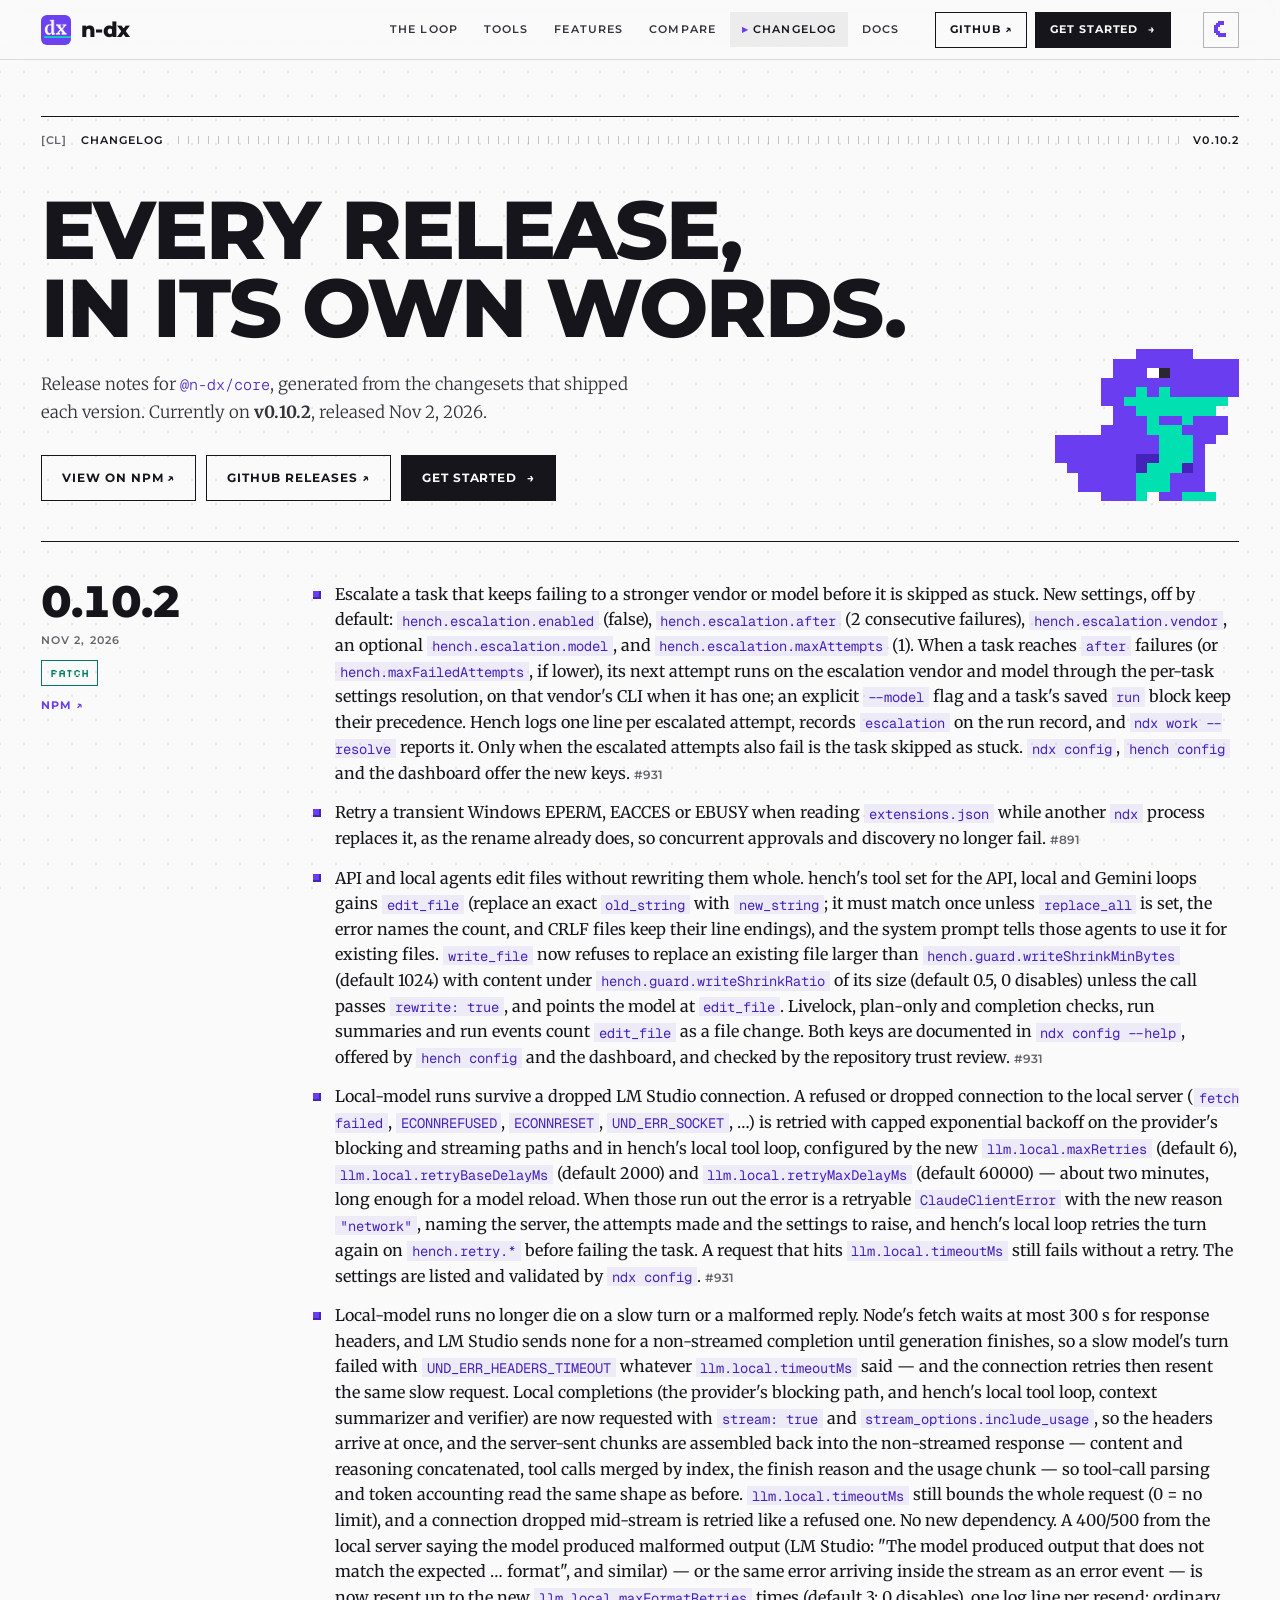
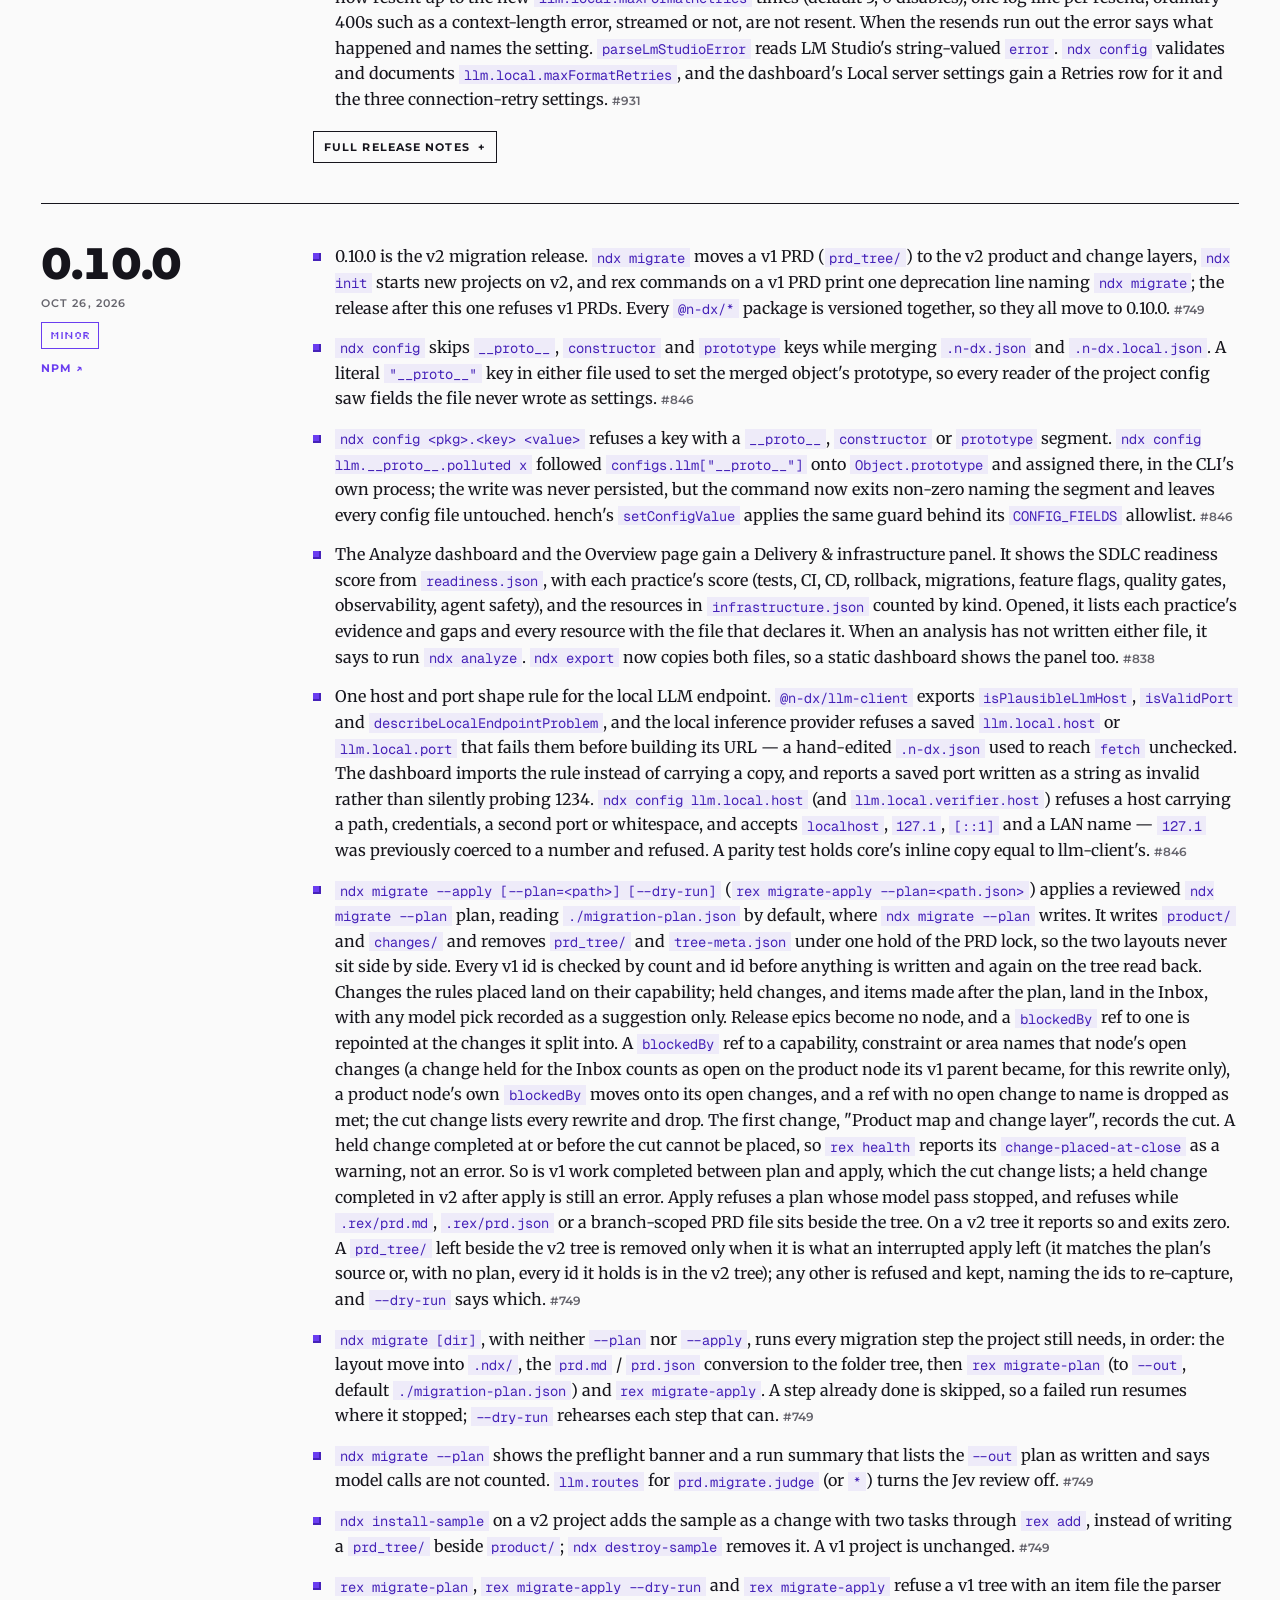
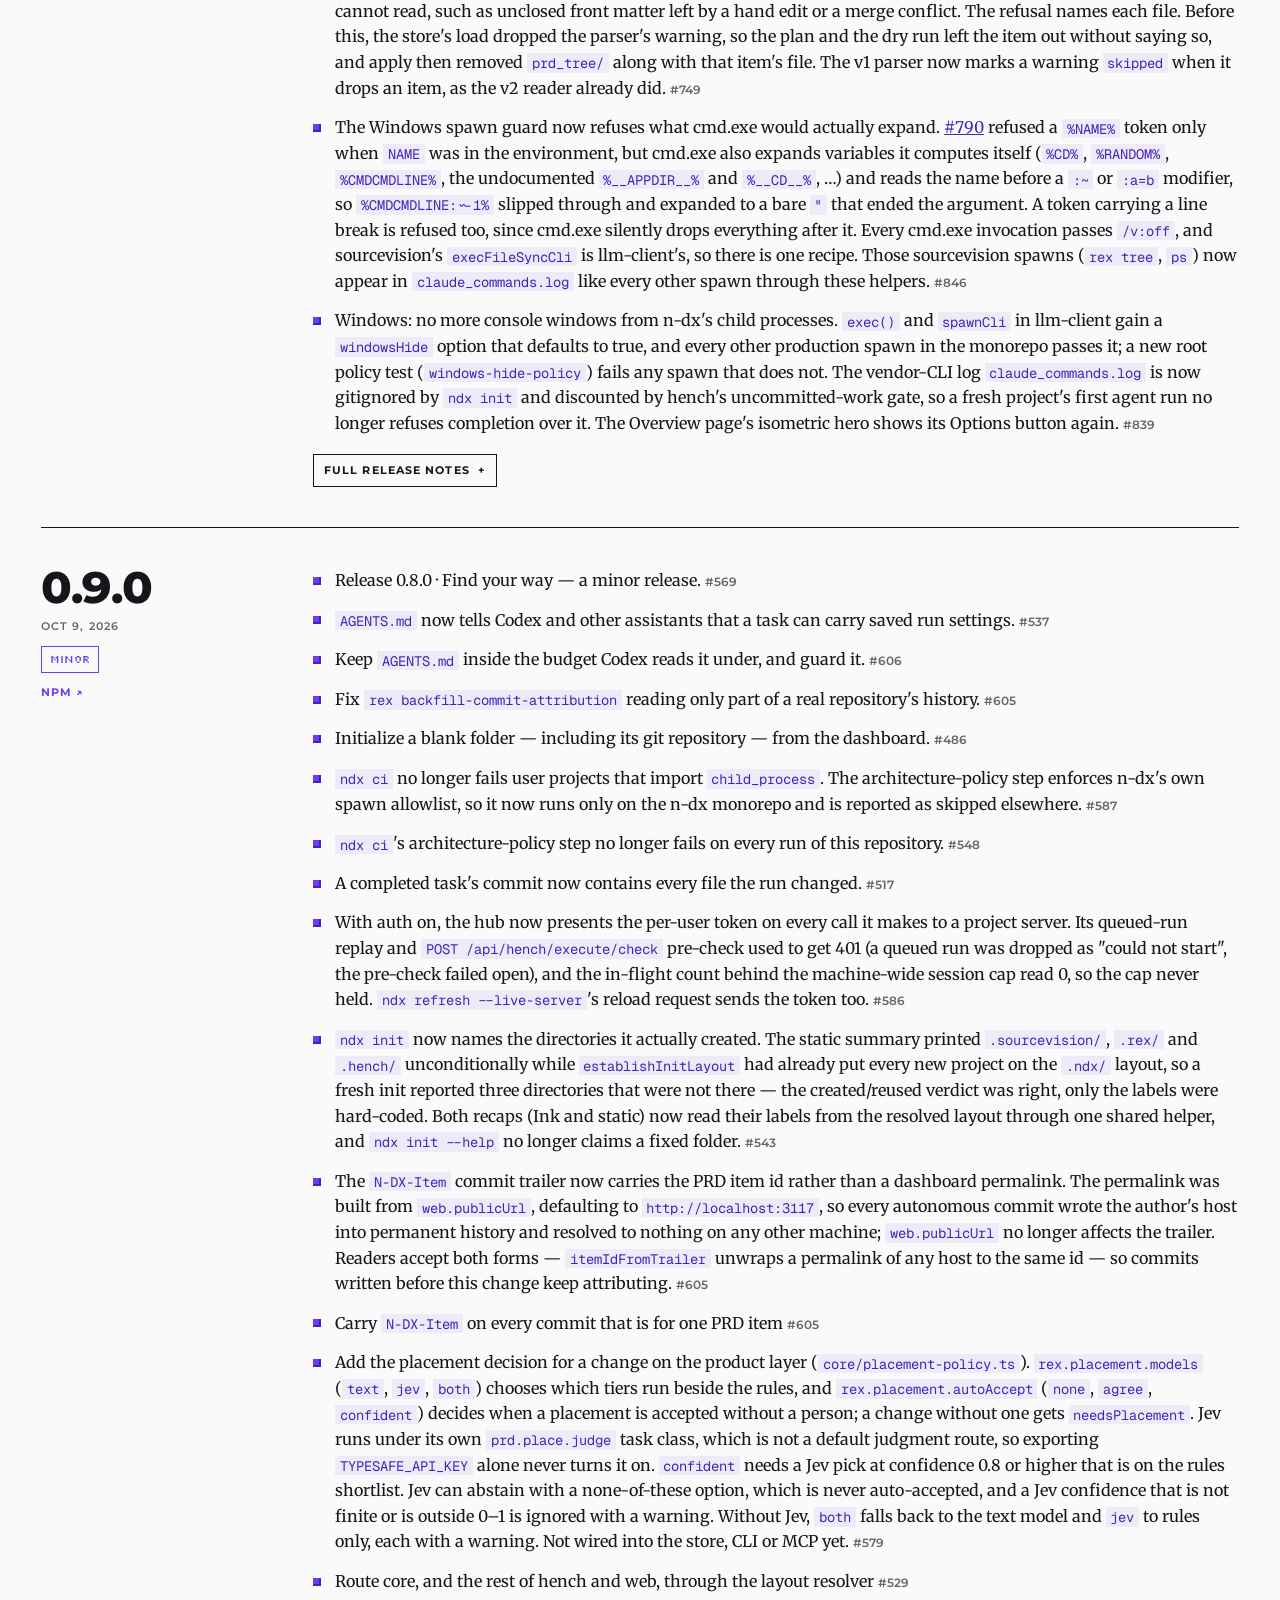
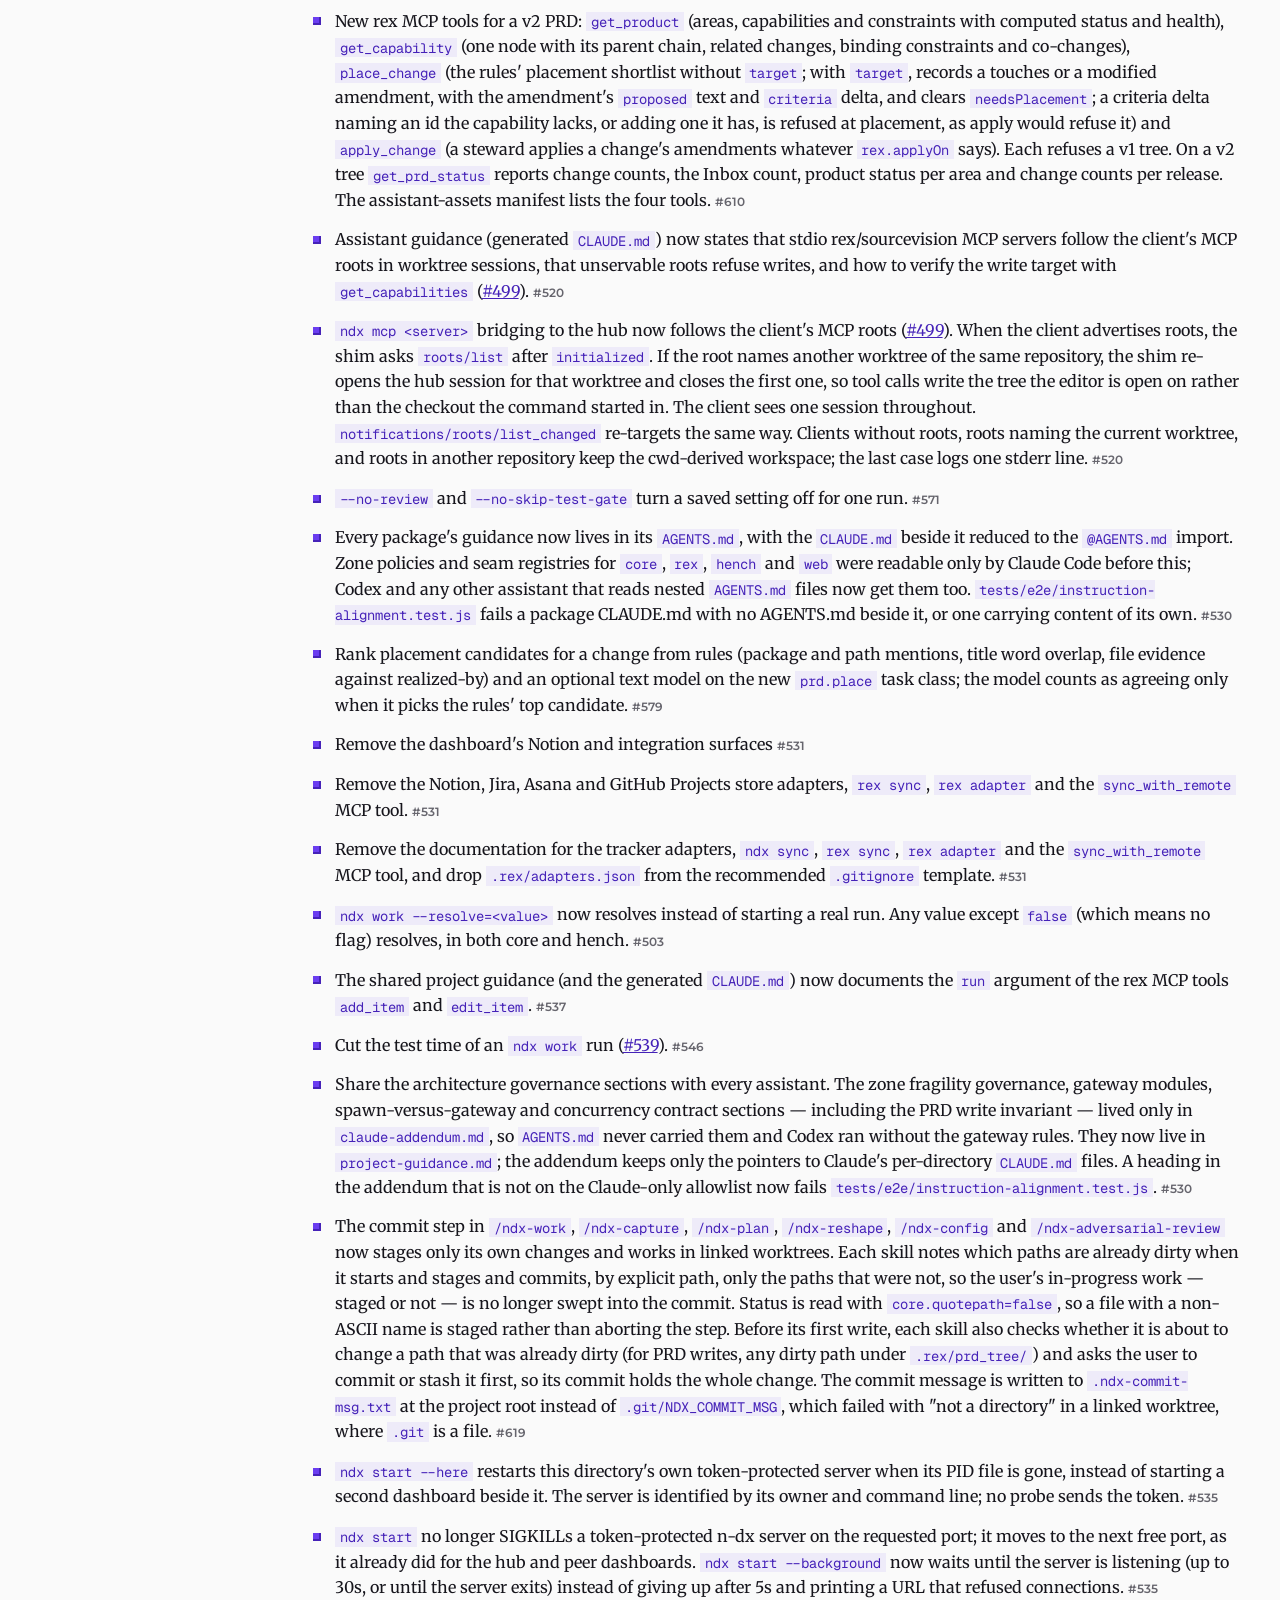
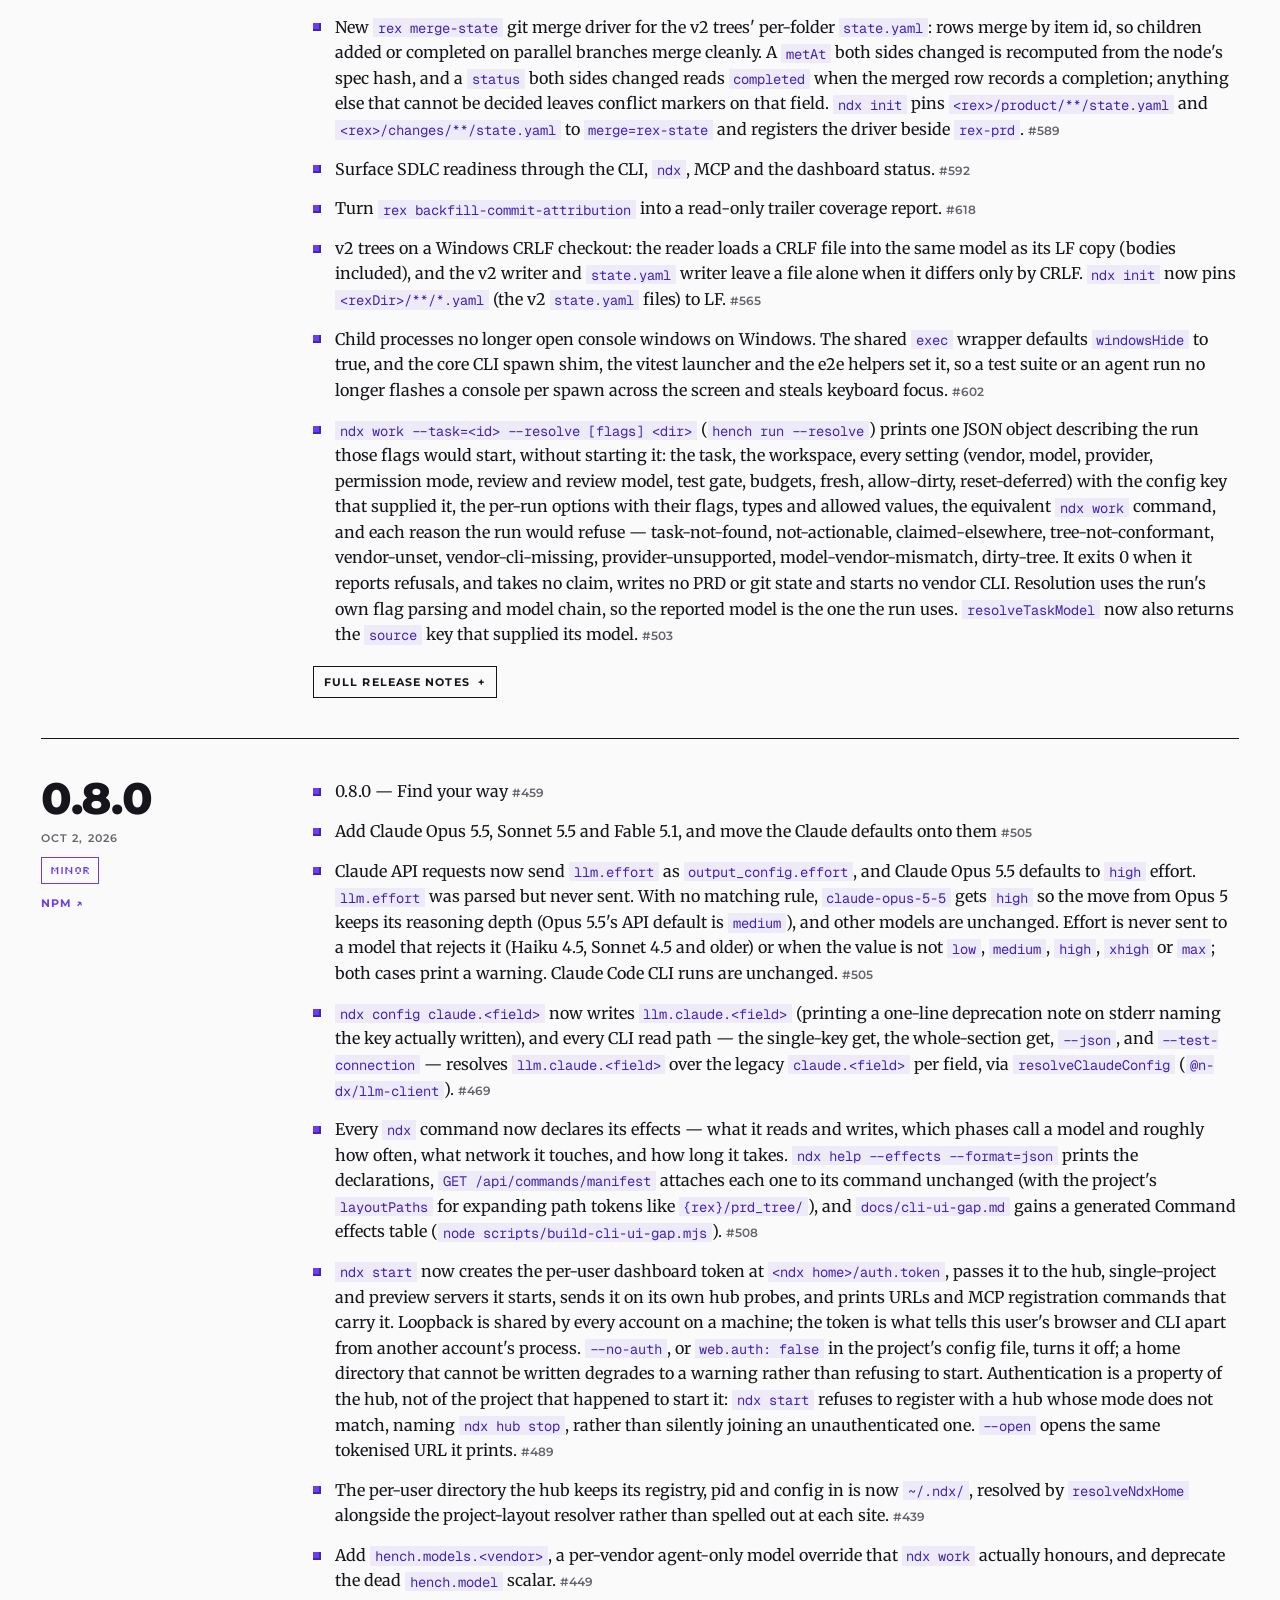
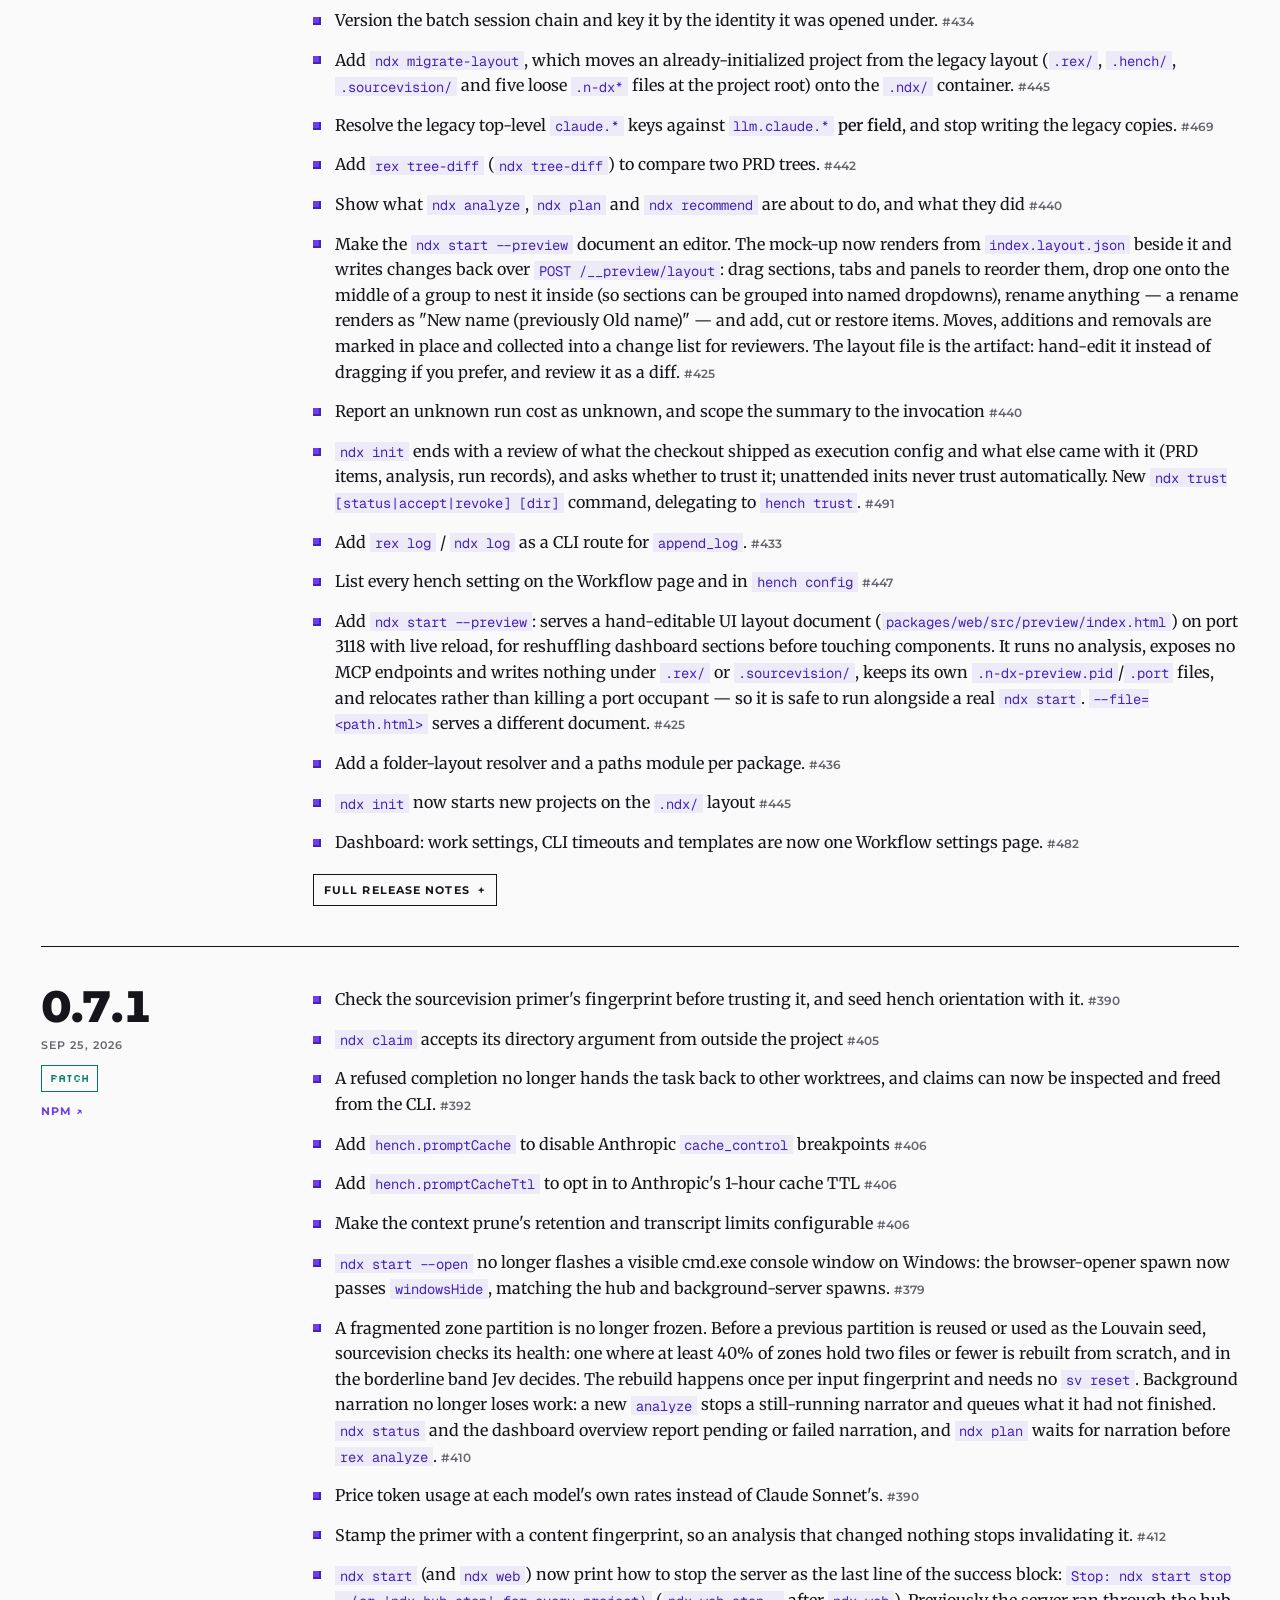
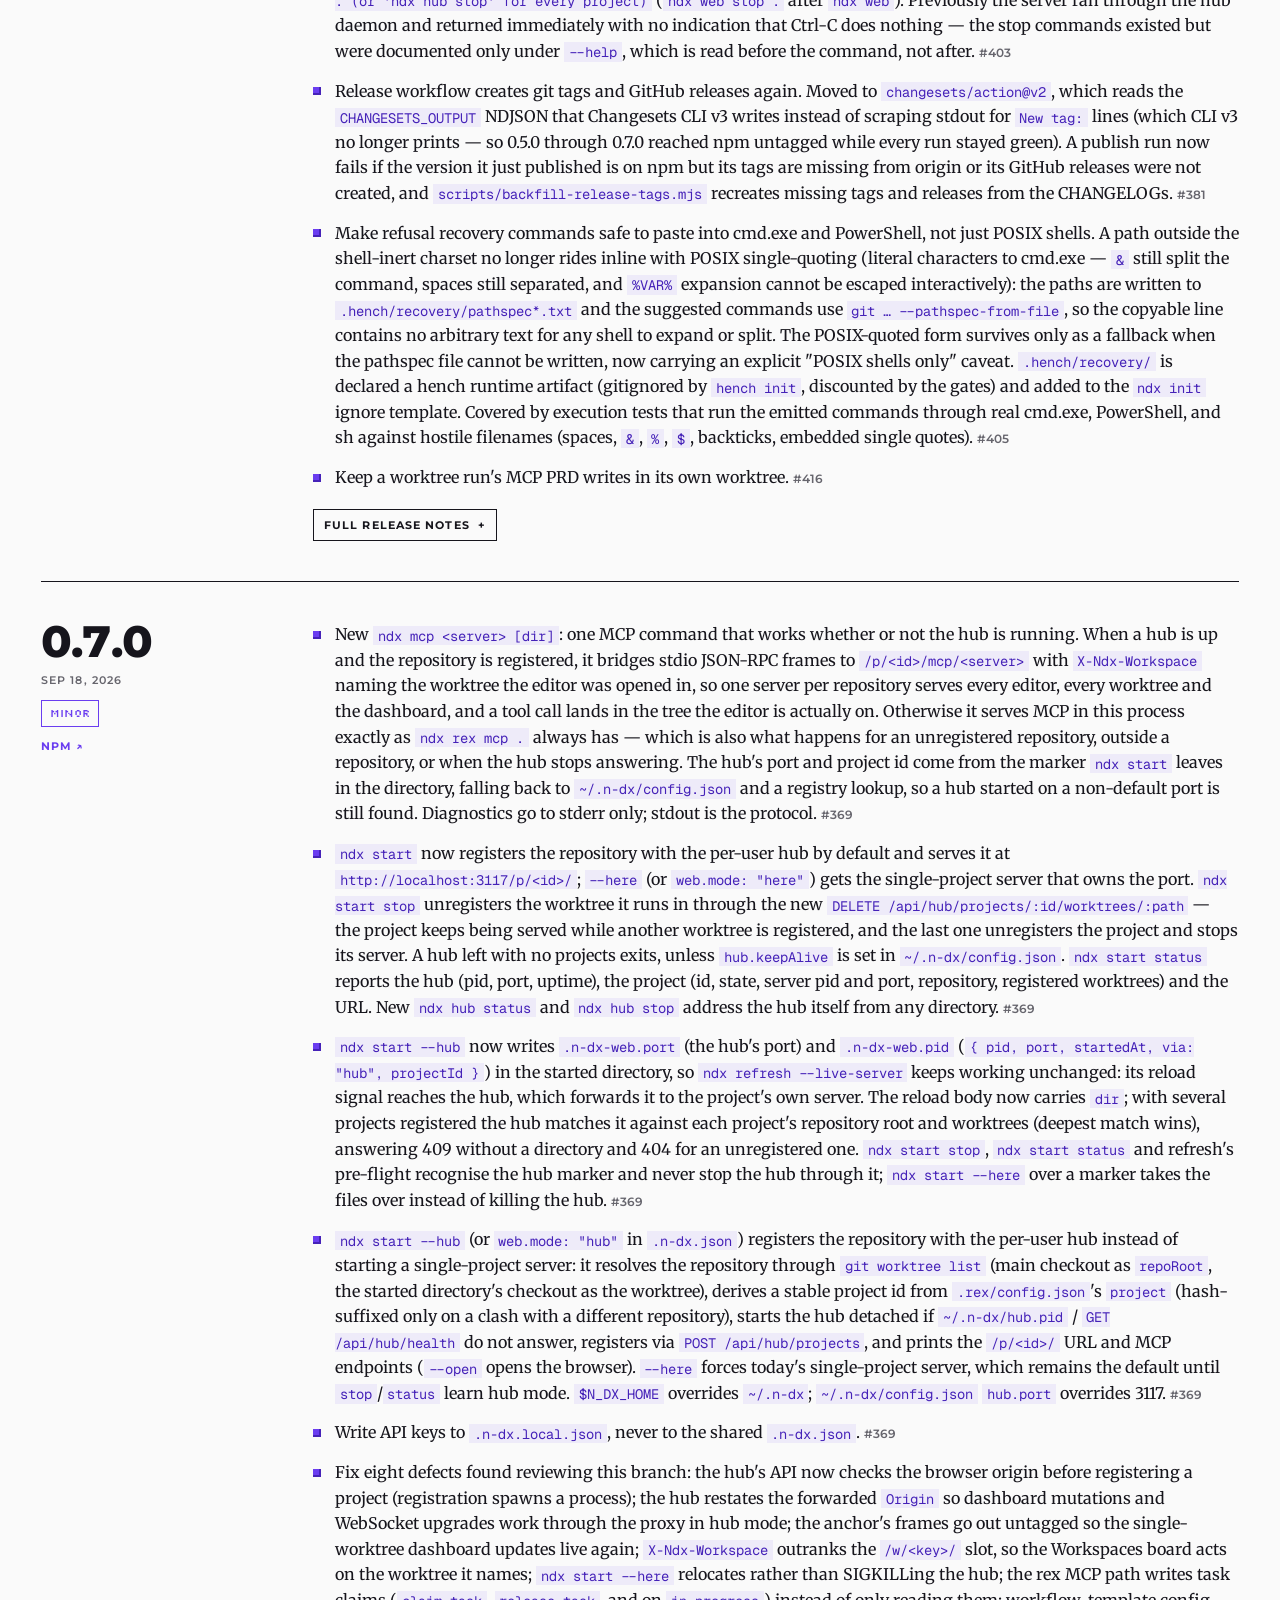
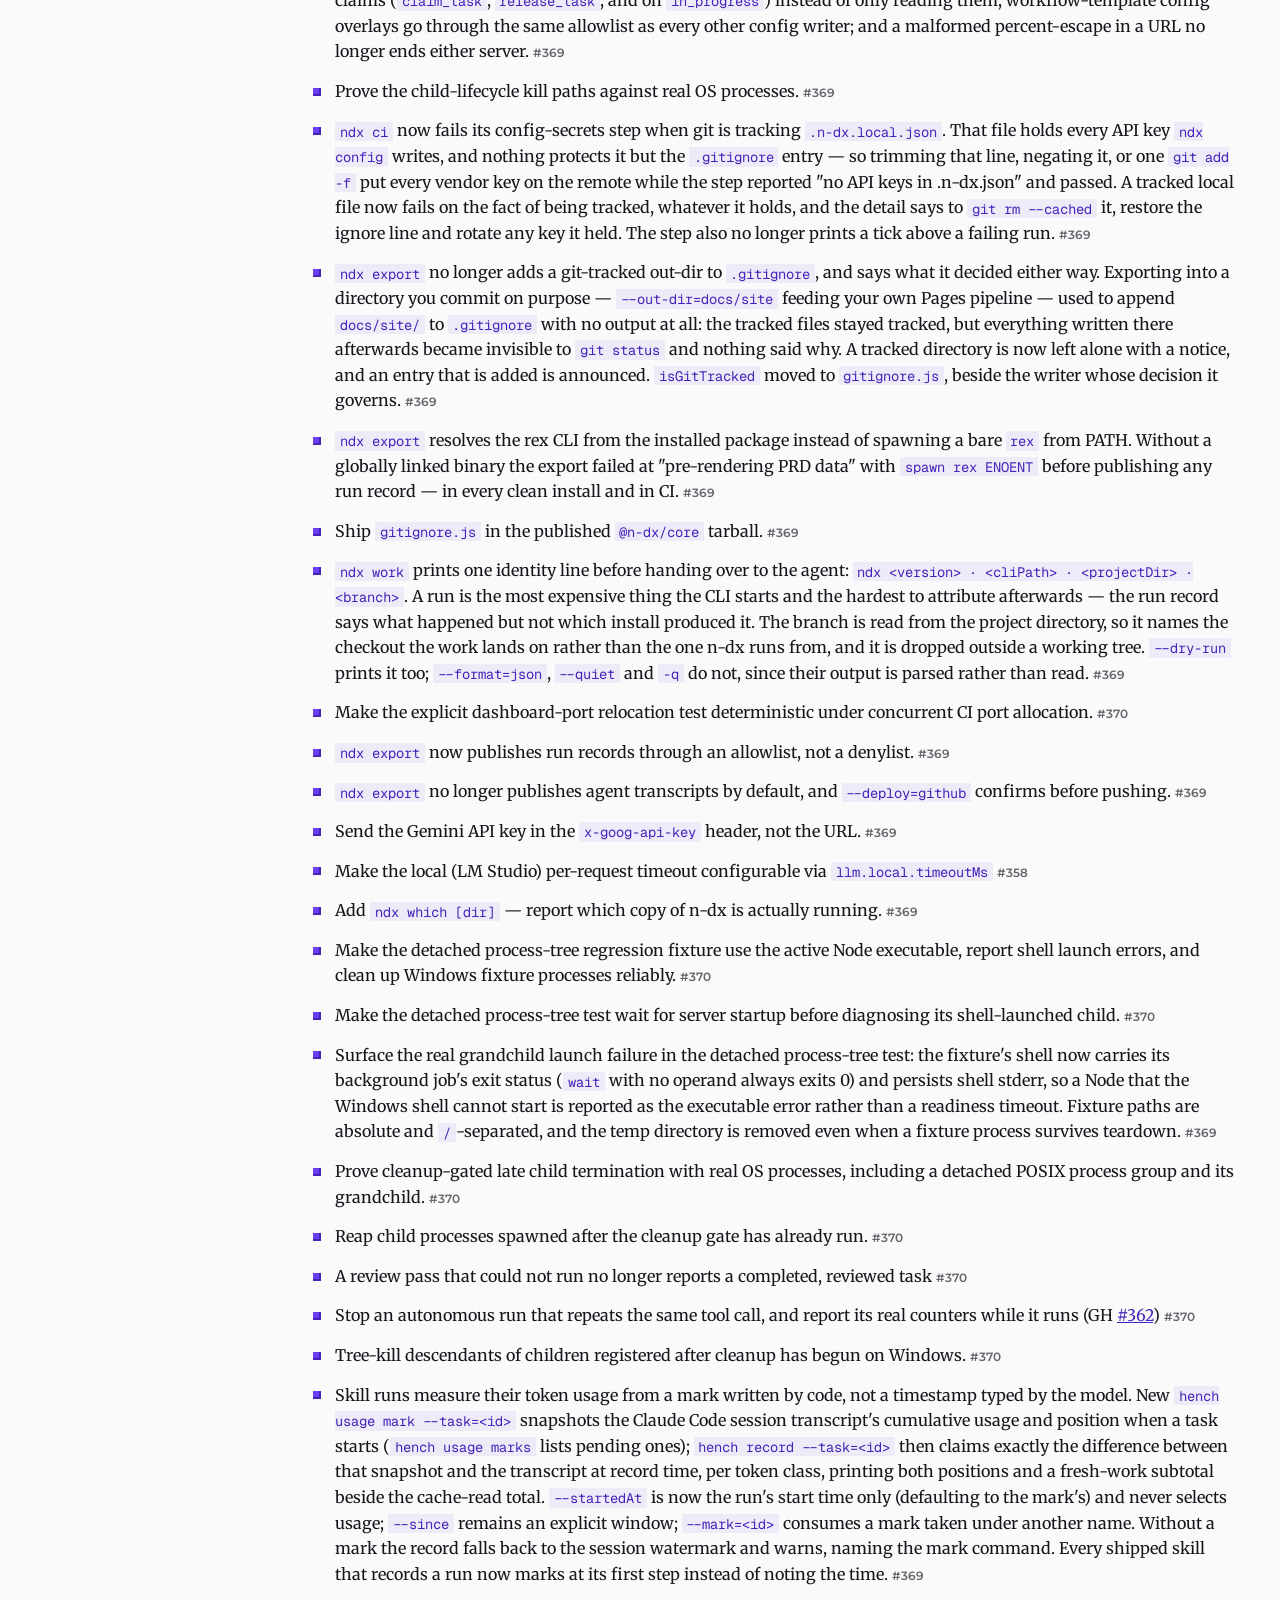
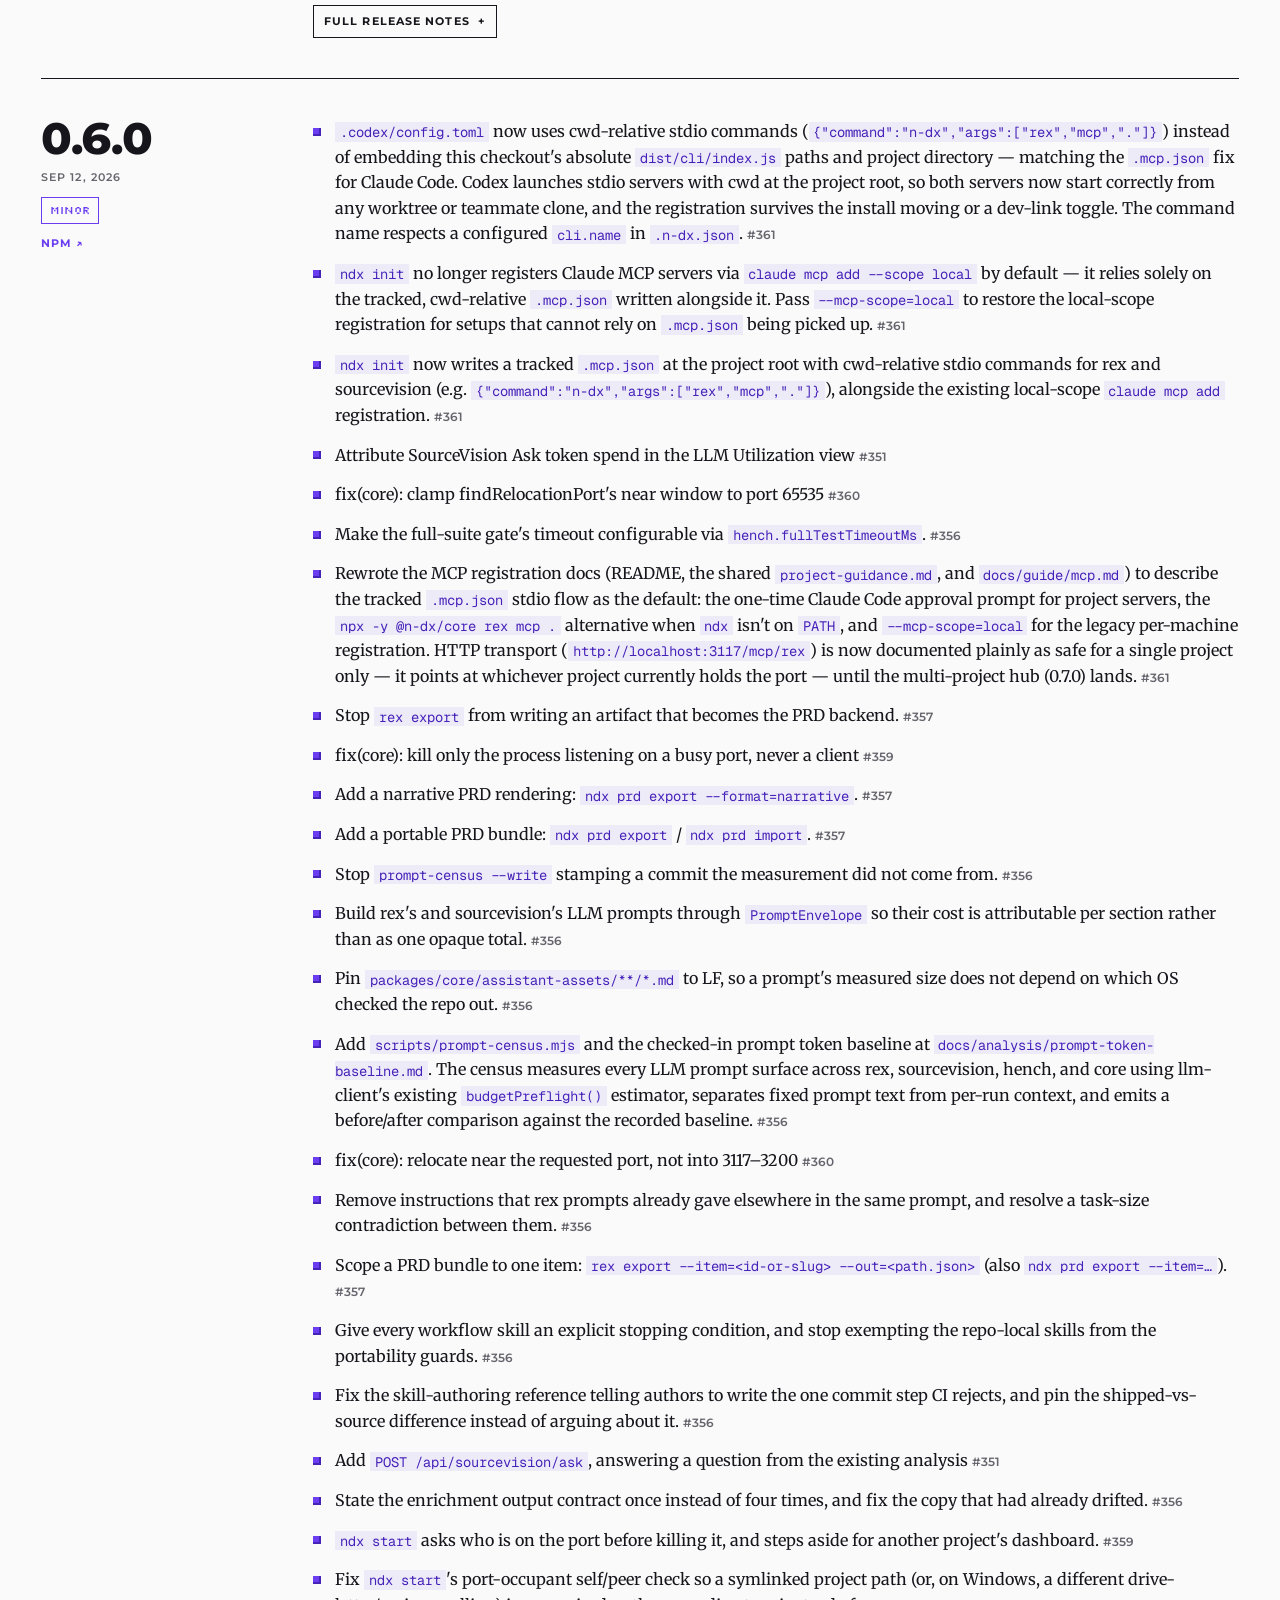
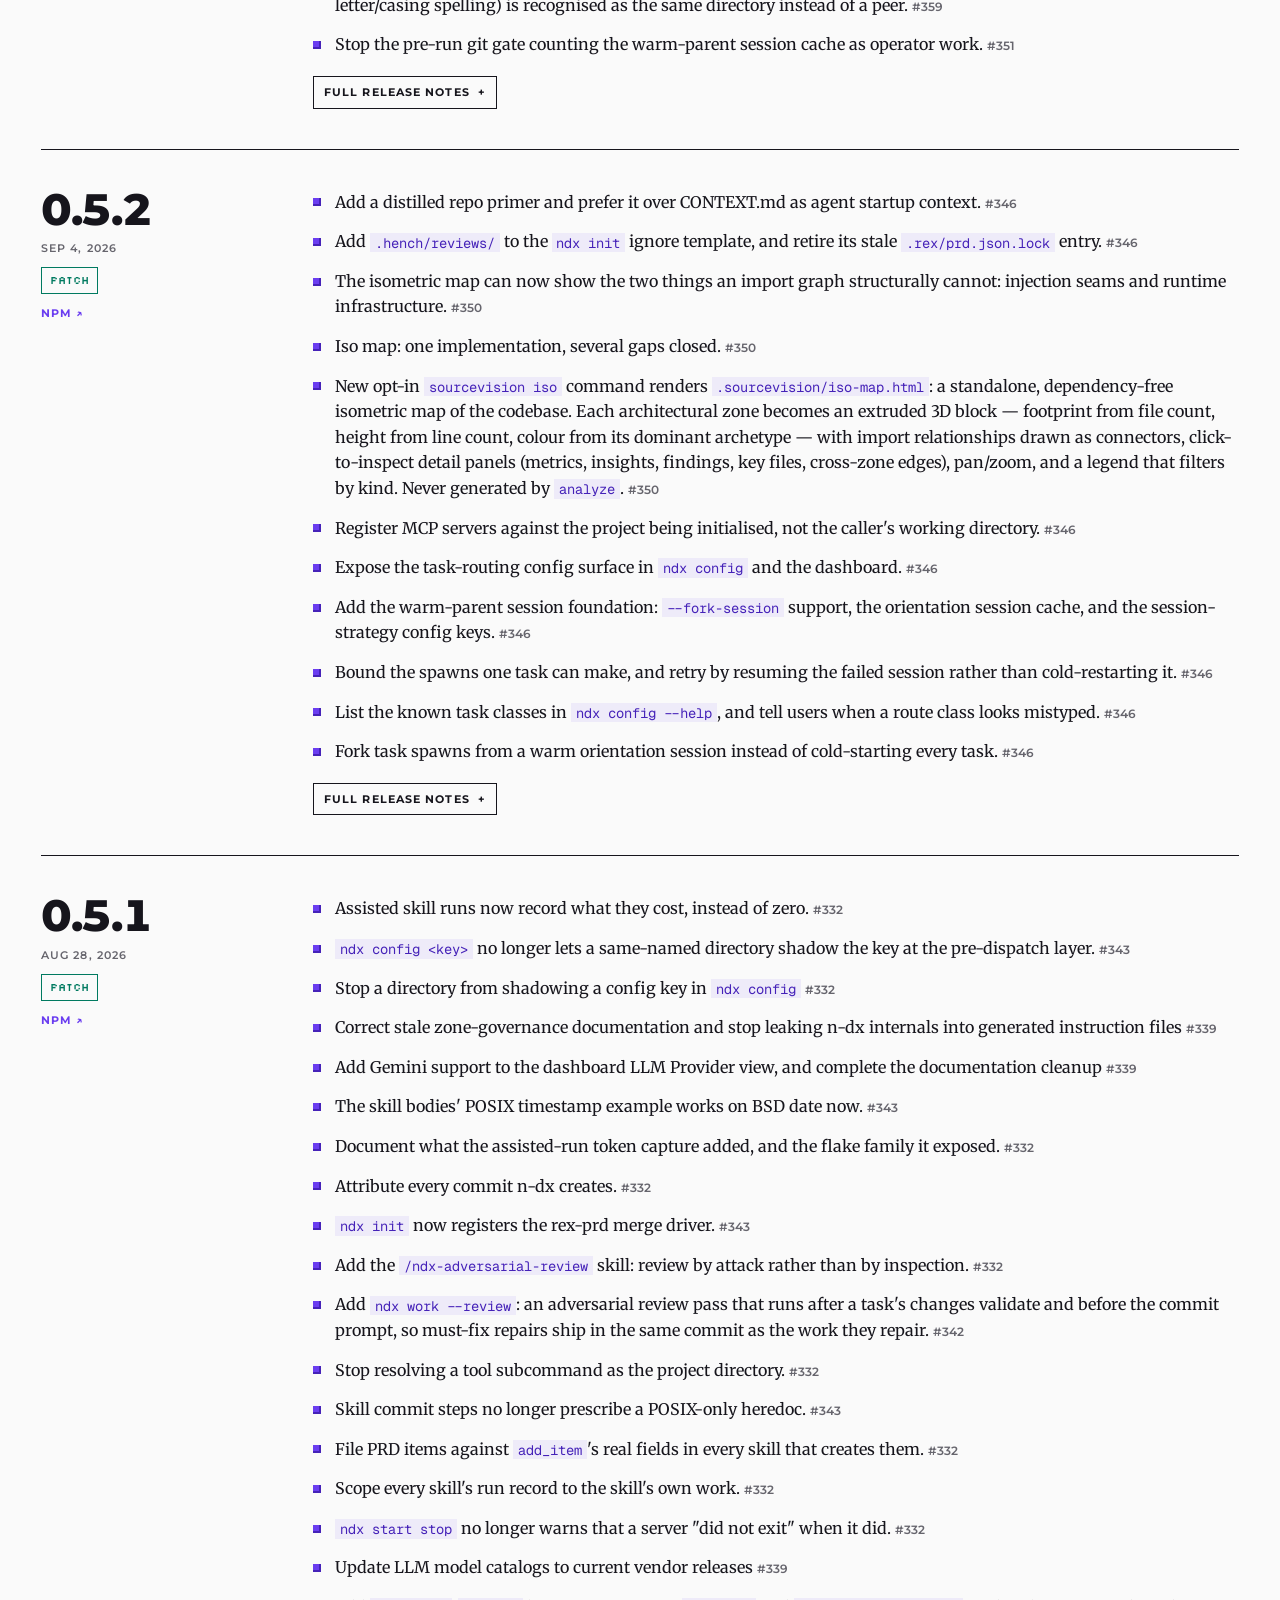
==== commit a3905765: "Sync changelog for @n-dx/core v0.10.2" ====
--- a/changelog/index.html
+++ b/changelog/index.html
@@ -16,7 +16,7 @@
 <meta charset="UTF-8">
 <meta name="viewport" content="width=device-width, initial-scale=1.0">
 <title>Changelog — n-dx</title>
-<meta name="description" content="Release notes for @n-dx/core. Latest: v0.10.0 — 0.10.0 is the v2 migration release. ndx migrate moves a v1 PRD (prdtree/) to the v2 product and change layers, ndx init starts new projects on v2…">
+<meta name="description" content="Release notes for @n-dx/core. Latest: v0.10.2 — Escalate a task that keeps failing to a stronger vendor or model before it is skipped as stuck. New settings, off by default…">
 <meta name="author" content="En Dash Consulting">
 <meta name="robots" content="index, follow">
 <link rel="canonical" href="https://n-dx.dev/changelog/">
@@ -28,7 +28,7 @@
 <meta property="og:type" content="website">
 <meta property="og:url" content="https://n-dx.dev/changelog/">
 <meta property="og:title" content="Changelog — n-dx">
-<meta property="og:description" content="Release notes for @n-dx/core. Latest: v0.10.0 — 0.10.0 is the v2 migration release. ndx migrate moves a v1 PRD (prdtree/) to the v2 product and change layers, ndx init starts new projects on v2…">
+<meta property="og:description" content="Release notes for @n-dx/core. Latest: v0.10.2 — Escalate a task that keeps failing to a stronger vendor or model before it is skipped as stuck. New settings, off by default…">
 <meta property="og:image" content="https://n-dx.dev/n-dx-logo.png">
 <meta property="og:image:width" content="300">
 <meta property="og:image:height" content="300">
@@ -38,7 +38,7 @@
 <!-- Twitter Card -->
 <meta name="twitter:card" content="summary">
 <meta name="twitter:title" content="Changelog — n-dx">
-<meta name="twitter:description" content="Release notes for @n-dx/core. Latest: v0.10.0">
+<meta name="twitter:description" content="Release notes for @n-dx/core. Latest: v0.10.2">
 <meta name="twitter:image" content="https://n-dx.dev/n-dx-logo.png">
 <meta name="twitter:image:alt" content="n-dx logo">
 
@@ -139,13 +139,13 @@
 
 <header class="cl-hero">
   <div class="wrap">
-    <div class="bar"><span class="idx">CL</span><span>Changelog</span><span class="ticks"></span><span>v0.10.0</span></div>
+    <div class="bar"><span class="idx">CL</span><span>Changelog</span><span class="ticks"></span><span>v0.10.2</span></div>
     <div class="cl-hero-grid">
       <div>
         <h1 class="display" data-reveal>Every release,<br>in its own words.</h1>
         <p class="lede">
           Release notes for <code>@n-dx/core</code>, generated from the changesets that shipped each
-          version. Currently on <strong>v0.10.0</strong>, released Oct 26, 2026.
+          version. Currently on <strong>v0.10.2</strong>, released Nov 2, 2026.
         </p>
         <div class="cl-hero-links">
           <a href="https://www.npmjs.com/package/@n-dx/core" target="_blank" rel="noopener noreferrer" class="btn btn-ghost">View on npm ↗</a>
@@ -158,6 +158,26 @@
   </div>
 </header>
 <main id="main-content" class="cl-main wrap">
+<article class="cl-release" id="v0-10-2">
+        <header class="cl-release-head">
+          <h2 class="cl-version">
+            <a href="#v0-10-2" aria-label="Permalink to 0.10.2">0.10.2</a>
+          </h2>
+          <time class="cl-date" datetime="2026-11-02T16:55:31.023Z">Nov 2, 2026</time>
+          <span class="cl-release-bump patch">Patch</span>
+          <a class="cl-npm-link" href="https://www.npmjs.com/package/@n-dx/core/v/0.10.2" target="_blank" rel="noopener noreferrer">npm ↗</a>
+        </header>
+        <div class="cl-release-body">
+          <ul class="cl-changes" role="list">
+            <li>Escalate a task that keeps failing to a stronger vendor or model before it is skipped as stuck. New settings, off by default: <code>hench.escalation.enabled</code> (false), <code>hench.escalation.after</code> (2 consecutive failures), <code>hench.escalation.vendor</code>, an optional <code>hench.escalation.model</code>, and <code>hench.escalation.maxAttempts</code> (1). When a task reaches <code>after</code> failures (or <code>hench.maxFailedAttempts</code>, if lower), its next attempt runs on the escalation vendor and model through the per-task settings resolution, on that vendor&#39;s CLI when it has one; an explicit <code>--model</code> flag and a task&#39;s saved <code>run</code> block keep their precedence. Hench logs one line per escalated attempt, records <code>escalation</code> on the run record, and <code>ndx work --resolve</code> reports it. Only when the escalated attempts also fail is the task skipped as stuck. <code>ndx config</code>, <code>hench config</code> and the dashboard offer the new keys. <a class="cl-pr" href="https://github.com/en-dash-consulting/n-dx/pull/931" target="_blank" rel="noopener noreferrer">#931</a></li>
+            <li>Retry a transient Windows EPERM, EACCES or EBUSY when reading <code>extensions.json</code> while another <code>ndx</code> process replaces it, as the rename already does, so concurrent approvals and discovery no longer fail. <a class="cl-pr" href="https://github.com/en-dash-consulting/n-dx/pull/891" target="_blank" rel="noopener noreferrer">#891</a></li>
+            <li>API and local agents edit files without rewriting them whole. hench&#39;s tool set for the API, local and Gemini loops gains <code>edit_file</code> (replace an exact <code>old_string</code> with <code>new_string</code>; it must match once unless <code>replace_all</code> is set, the error names the count, and CRLF files keep their line endings), and the system prompt tells those agents to use it for existing files. <code>write_file</code> now refuses to replace an existing file larger than <code>hench.guard.writeShrinkMinBytes</code> (default 1024) with content under <code>hench.guard.writeShrinkRatio</code> of its size (default 0.5, 0 disables) unless the call passes <code>rewrite: true</code>, and points the model at <code>edit_file</code>. Livelock, plan-only and completion checks, run summaries and run events count <code>edit_file</code> as a file change. Both keys are documented in <code>ndx config --help</code>, offered by <code>hench config</code> and the dashboard, and checked by the repository trust review. <a class="cl-pr" href="https://github.com/en-dash-consulting/n-dx/pull/931" target="_blank" rel="noopener noreferrer">#931</a></li>
+            <li>Local-model runs survive a dropped LM Studio connection. A refused or dropped connection to the local server (<code>fetch failed</code>, <code>ECONNREFUSED</code>, <code>ECONNRESET</code>, <code>UND_ERR_SOCKET</code>, …) is retried with capped exponential backoff on the provider&#39;s blocking and streaming paths and in hench&#39;s local tool loop, configured by the new <code>llm.local.maxRetries</code> (default 6), <code>llm.local.retryBaseDelayMs</code> (default 2000) and <code>llm.local.retryMaxDelayMs</code> (default 60000) — about two minutes, long enough for a model reload. When those run out the error is a retryable <code>ClaudeClientError</code> with the new reason <code>&quot;network&quot;</code>, naming the server, the attempts made and the settings to raise, and hench&#39;s local loop retries the turn again on <code>hench.retry.*</code> before failing the task. A request that hits <code>llm.local.timeoutMs</code> still fails without a retry. The settings are listed and validated by <code>ndx config</code>. <a class="cl-pr" href="https://github.com/en-dash-consulting/n-dx/pull/931" target="_blank" rel="noopener noreferrer">#931</a></li>
+            <li>Local-model runs no longer die on a slow turn or a malformed reply. Node&#39;s fetch waits at most 300 s for response headers, and LM Studio sends none for a non-streamed completion until generation finishes, so a slow model&#39;s turn failed with <code>UND_ERR_HEADERS_TIMEOUT</code> whatever <code>llm.local.timeoutMs</code> said — and the connection retries then resent the same slow request. Local completions (the provider&#39;s blocking path, and hench&#39;s local tool loop, context summarizer and verifier) are now requested with <code>stream: true</code> and <code>stream_options.include_usage</code>, so the headers arrive at once, and the server-sent chunks are assembled back into the non-streamed response — content and reasoning concatenated, tool calls merged by index, the finish reason and the usage chunk — so tool-call parsing and token accounting read the same shape as before. <code>llm.local.timeoutMs</code> still bounds the whole request (0 = no limit), and a connection dropped mid-stream is retried like a refused one. No new dependency. A 400/500 from the local server saying the model produced malformed output (LM Studio: &quot;The model produced output that does not match the expected … format&quot;, and similar) — or the same error arriving inside the stream as an error event — is now resent up to the new <code>llm.local.maxFormatRetries</code> times (default 3; 0 disables), one log line per resend; ordinary 400s such as a context-length error, streamed or not, are not resent. When the resends run out the error says what happened and names the setting. <code>parseLmStudioError</code> reads LM Studio&#39;s string-valued <code>error</code>. <code>ndx config</code> validates and documents <code>llm.local.maxFormatRetries</code>, and the dashboard&#39;s Local server settings gain a Retries row for it and the three connection-retry settings. <a class="cl-pr" href="https://github.com/en-dash-consulting/n-dx/pull/931" target="_blank" rel="noopener noreferrer">#931</a></li>
+          </ul>
+          <details class="cl-detail"><summary>Full release notes</summary><div class="cl-detail-body"><div class="cl-note"><p class="cl-note-lead">Escalate a task that keeps failing to a stronger vendor or model before it is skipped as stuck. New settings, off by default: <code>hench.escalation.enabled</code> (false), <code>hench.escalation.after</code> (2 consecutive failures), <code>hench.escalation.vendor</code>, an optional <code>hench.escalation.model</code>, and <code>hench.escalation.maxAttempts</code> (1). When a task reaches <code>after</code> failures (or <code>hench.maxFailedAttempts</code>, if lower), its next attempt runs on the escalation vendor and model through the per-task settings resolution, on that vendor&#39;s CLI when it has one; an explicit <code>--model</code> flag and a task&#39;s saved <code>run</code> block keep their precedence. Hench logs one line per escalated attempt, records <code>escalation</code> on the run record, and <code>ndx work --resolve</code> reports it. Only when the escalated attempts also fail is the task skipped as stuck. <code>ndx config</code>, <code>hench config</code> and the dashboard offer the new keys.</p><p>Stuck and forced-advancement exclusions now also apply when selecting from a v1 PRD, where they had stopped taking effect.</p></div></div></details>
+        </div>
+      </article>
 <article class="cl-release" id="v0-10-0">
         <header class="cl-release-head">
           <h2 class="cl-version">
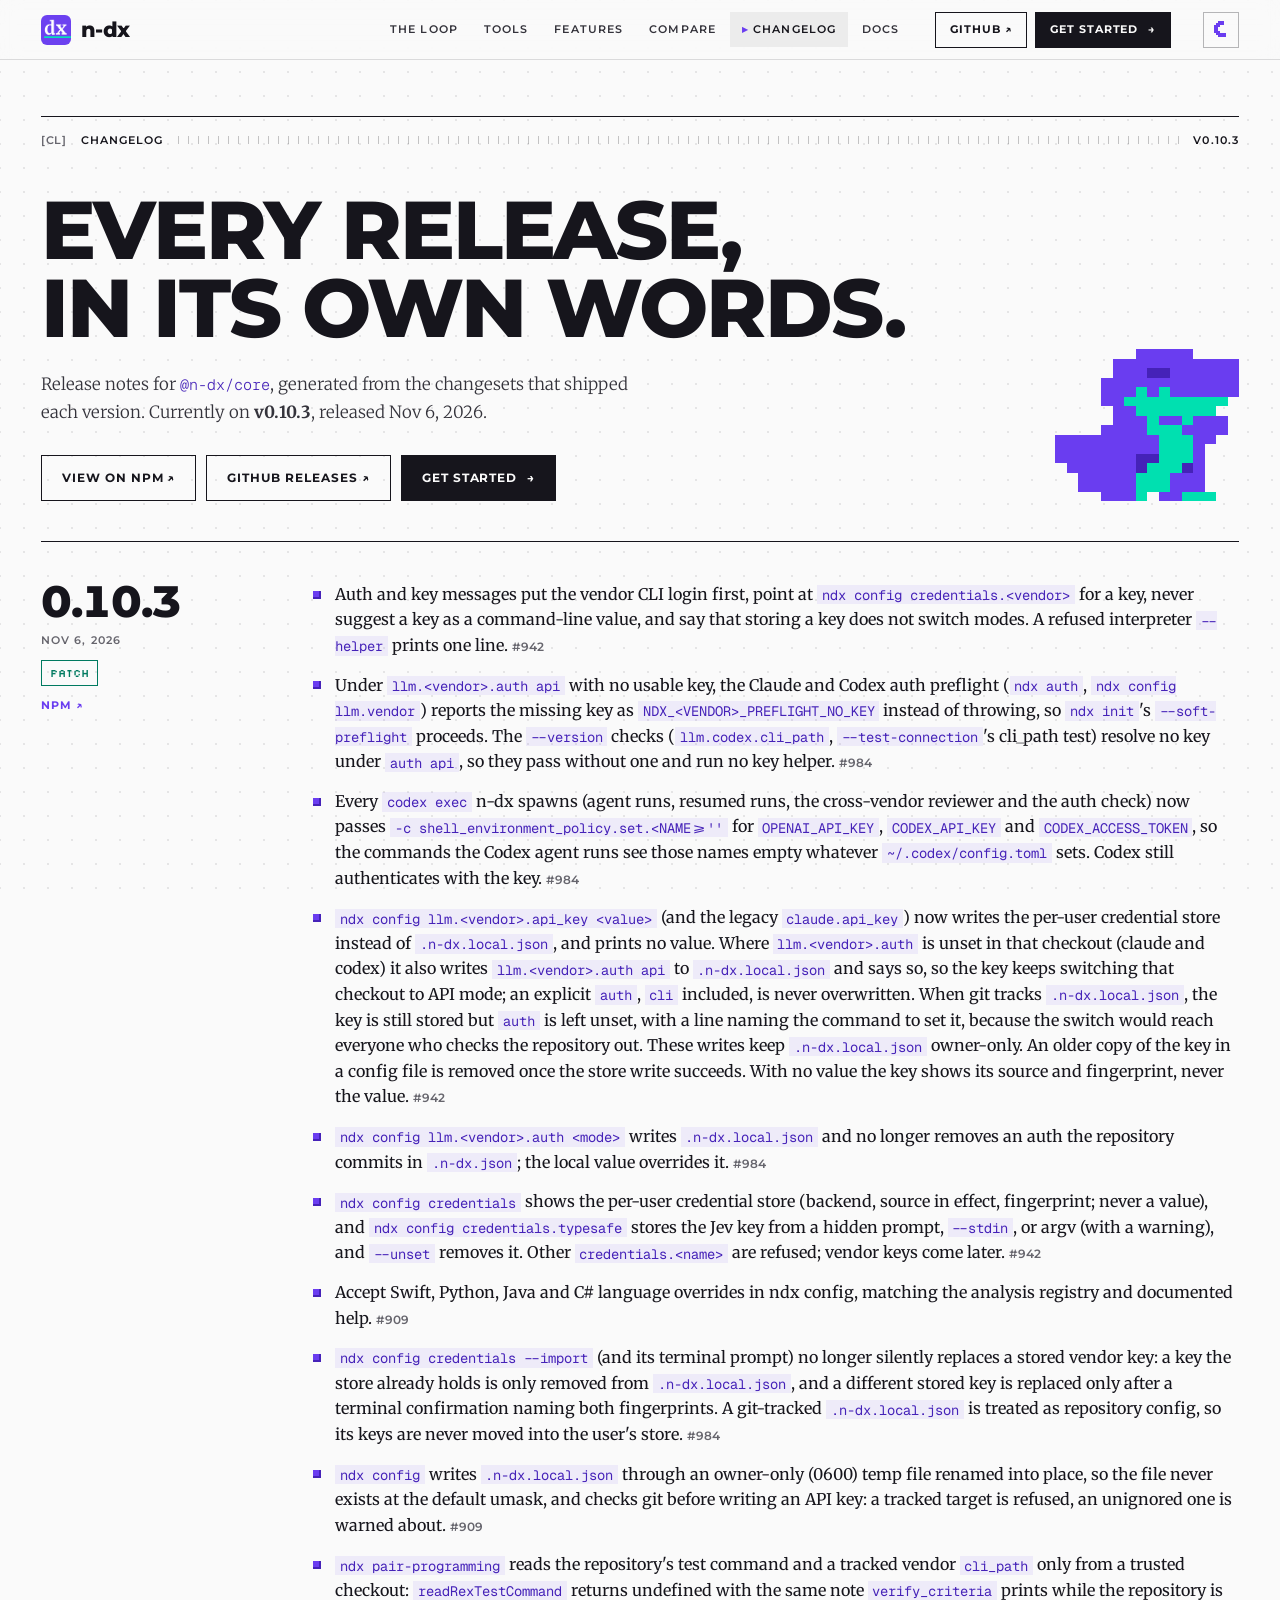
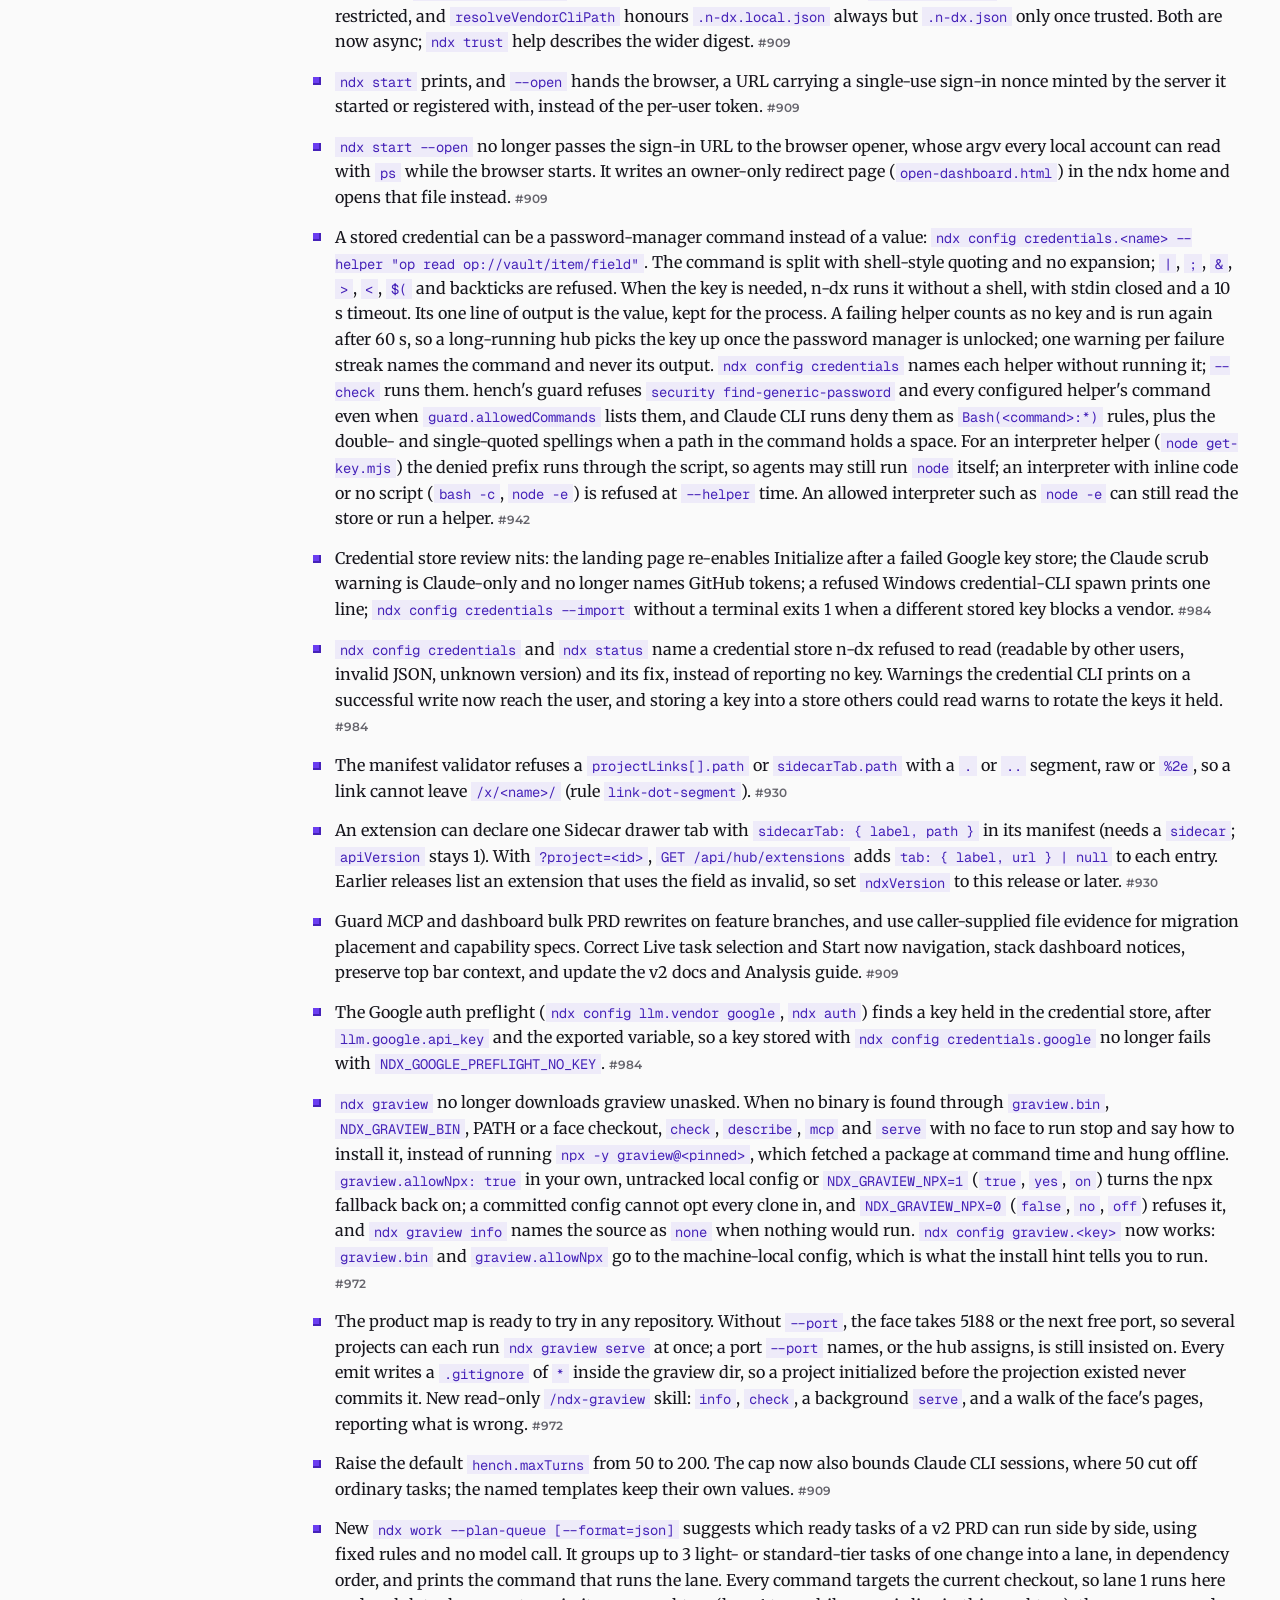
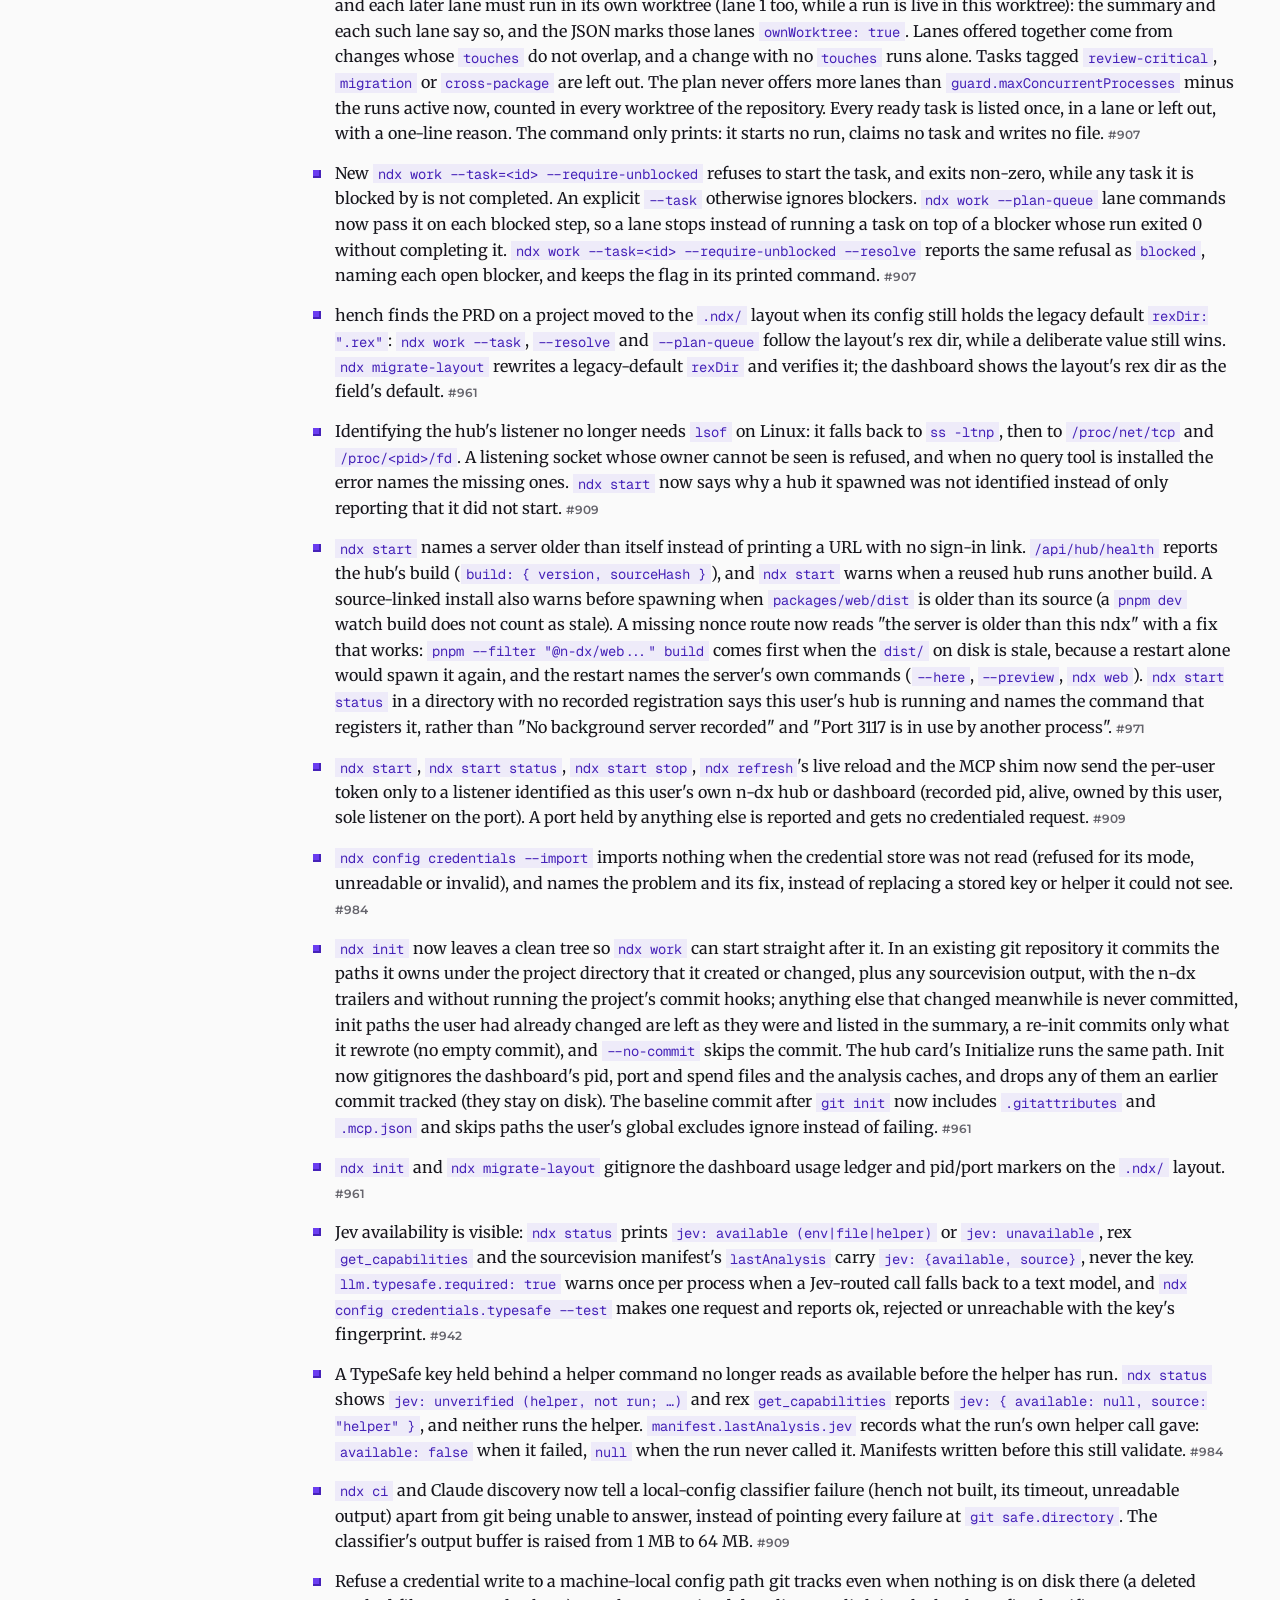
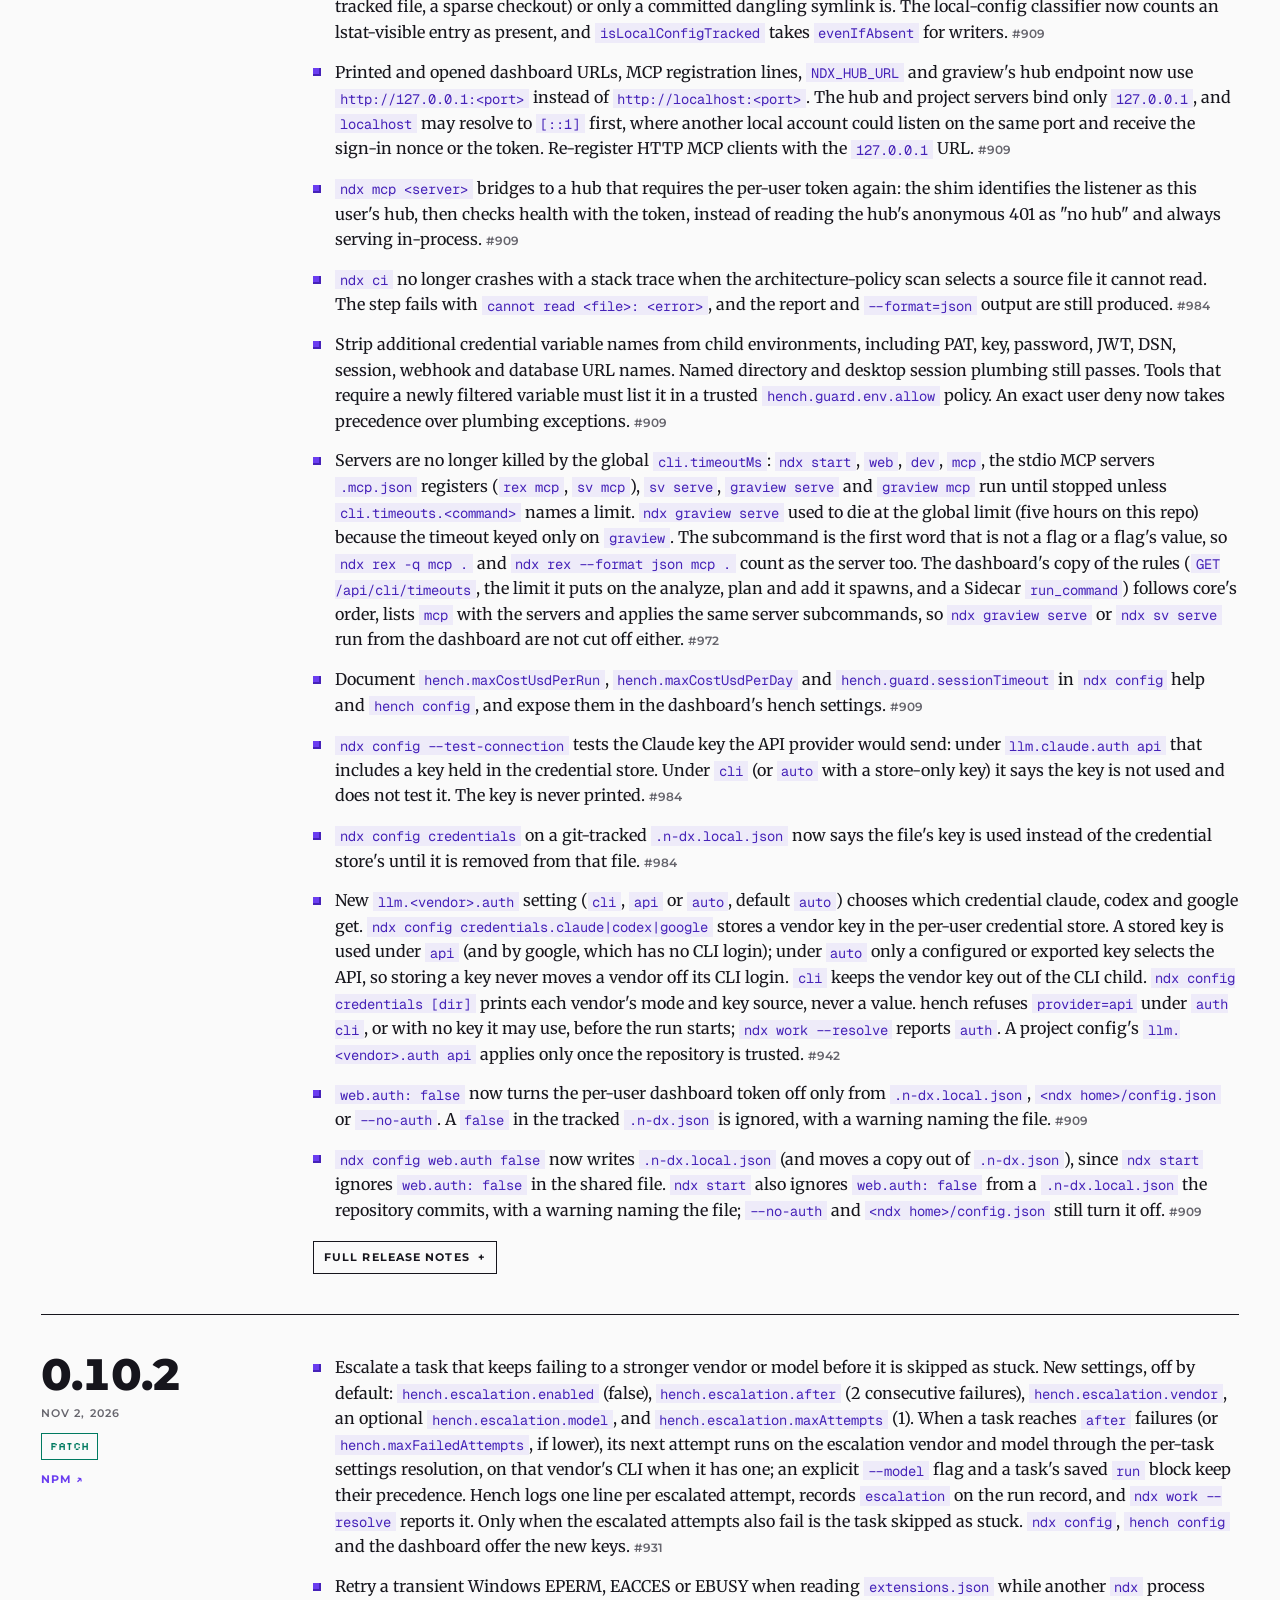
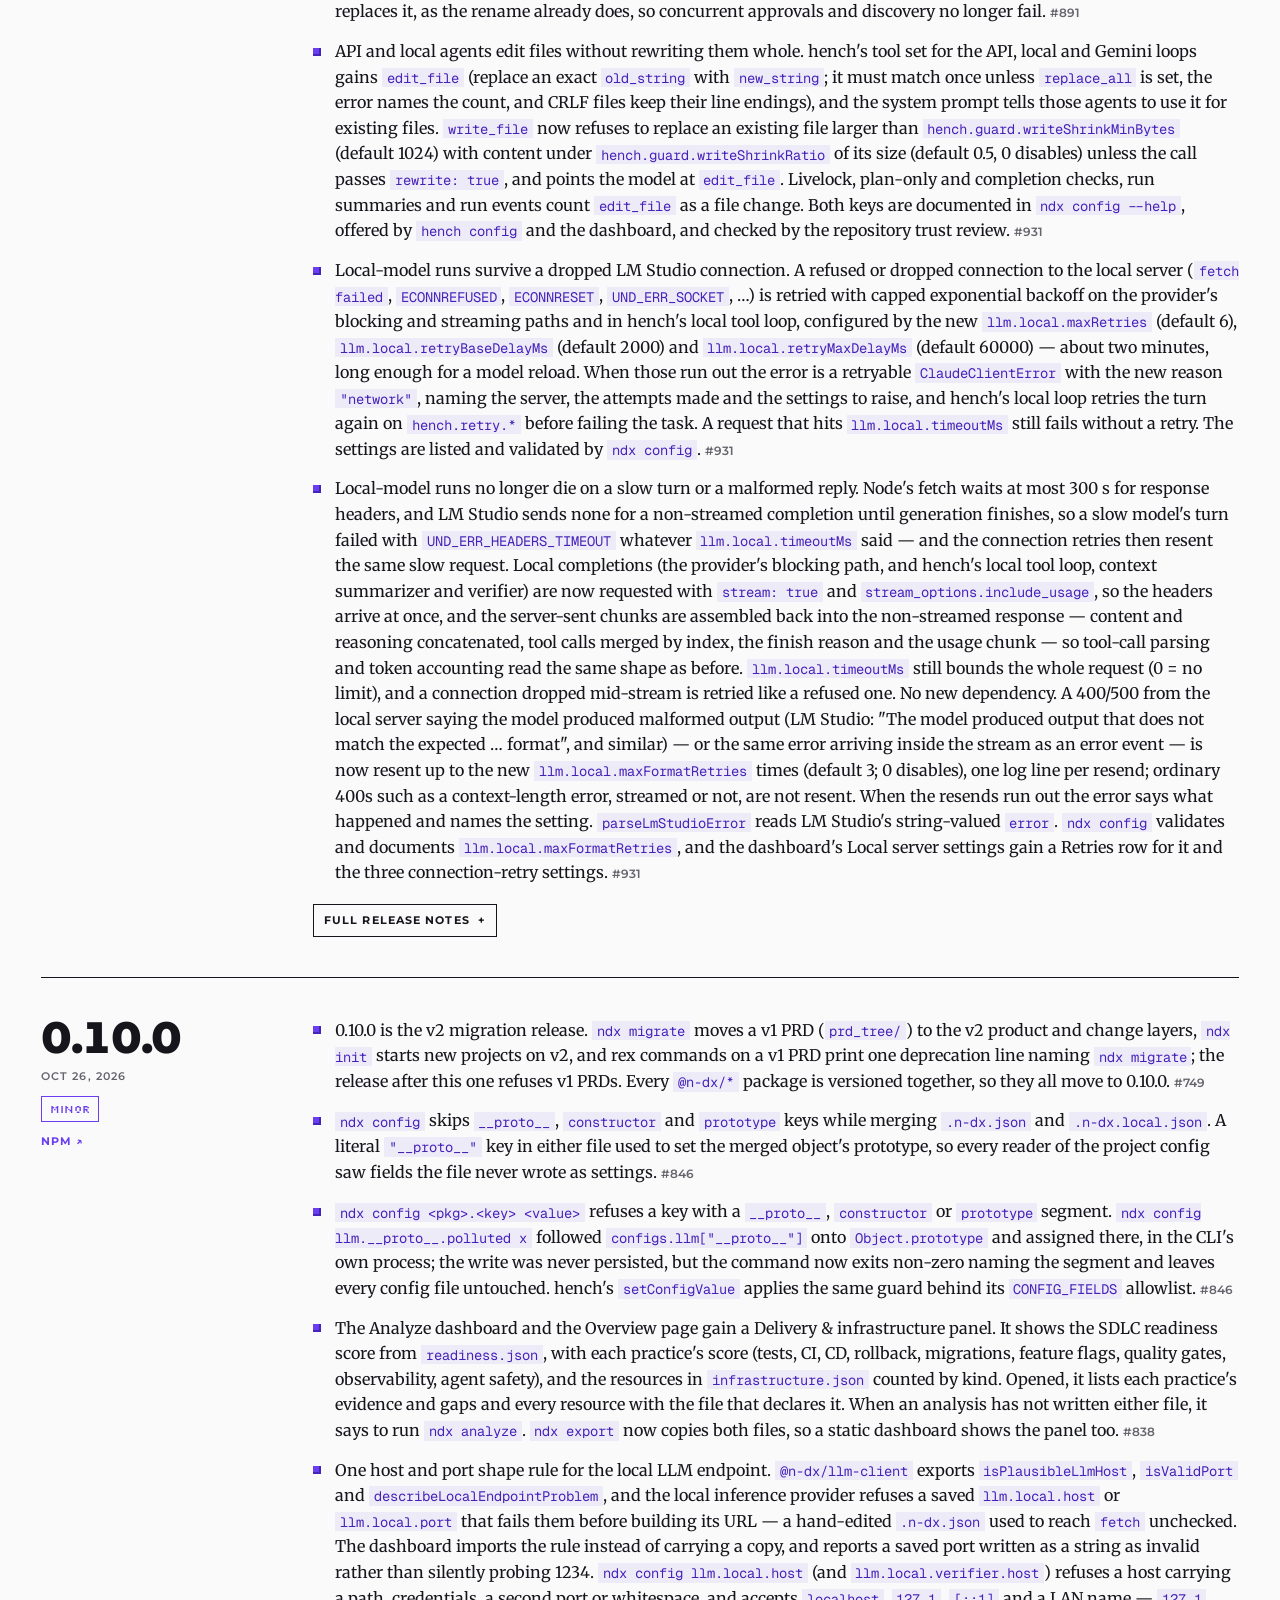
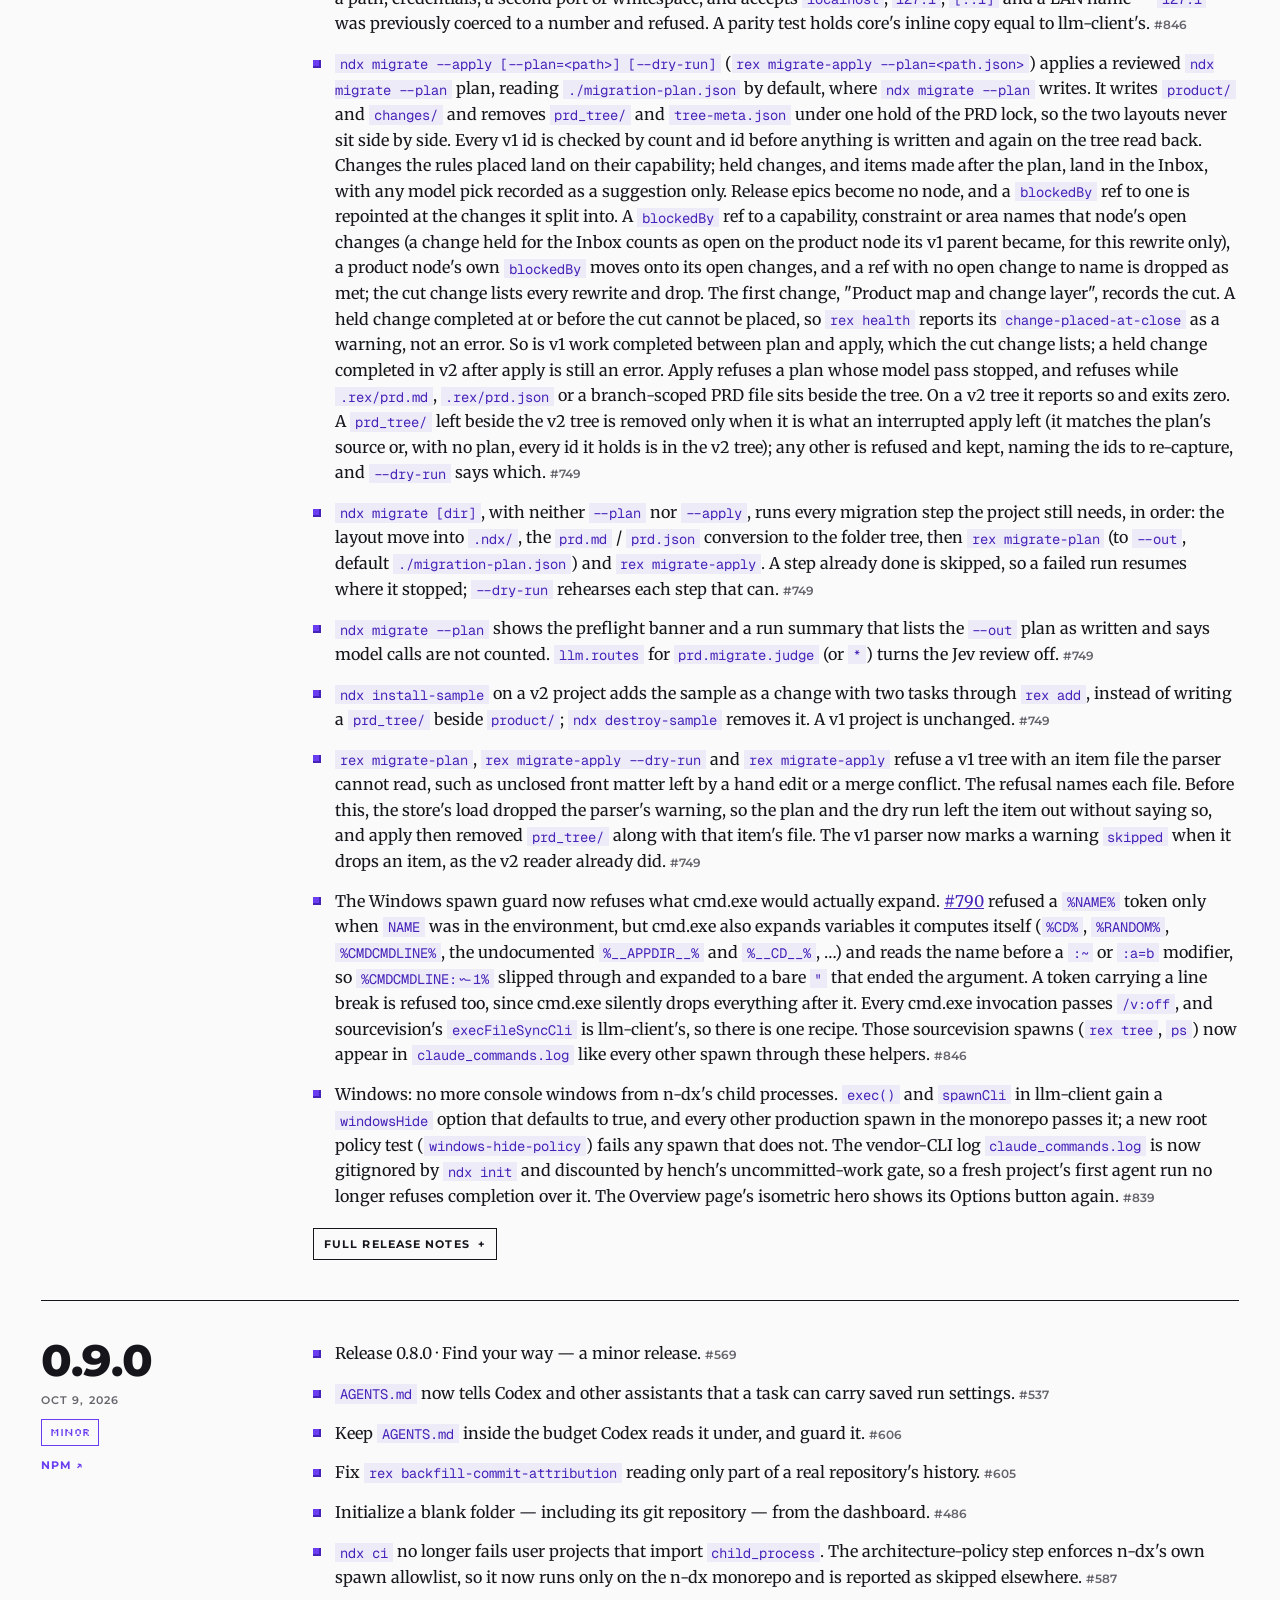
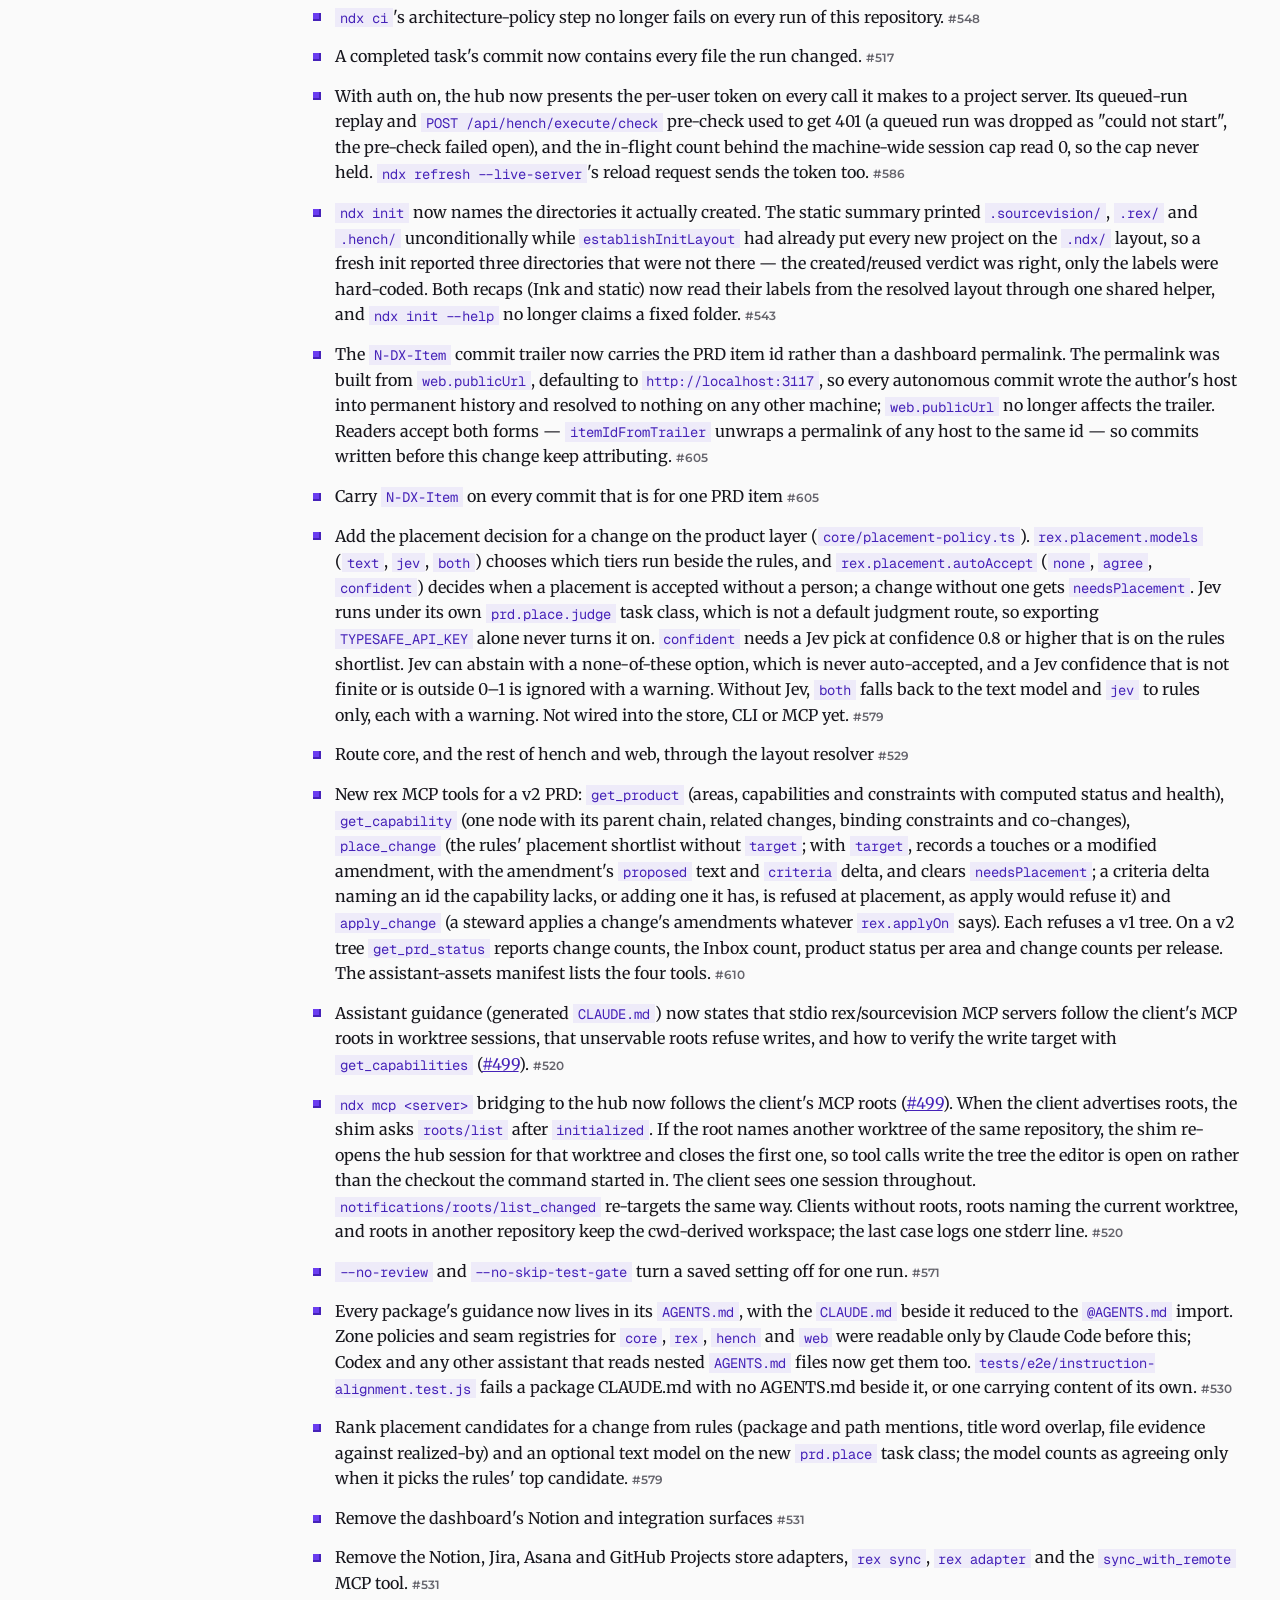
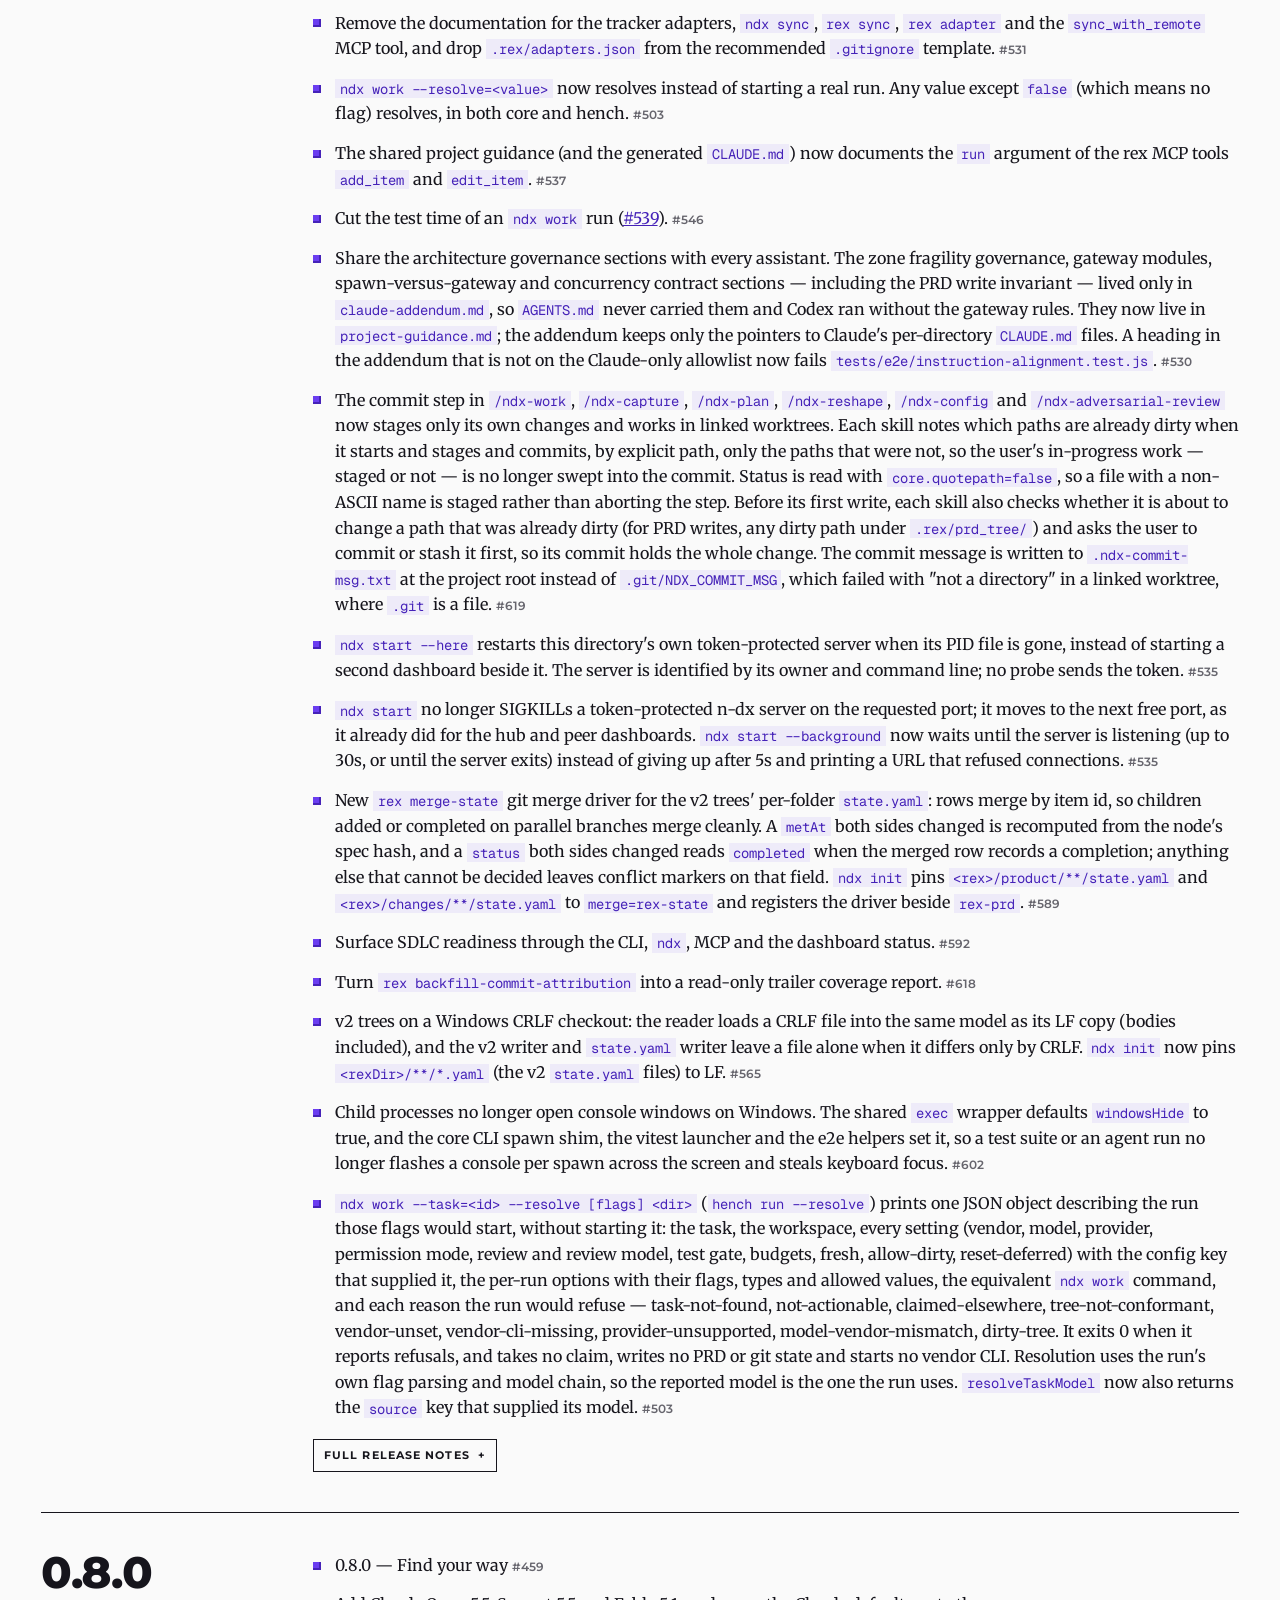
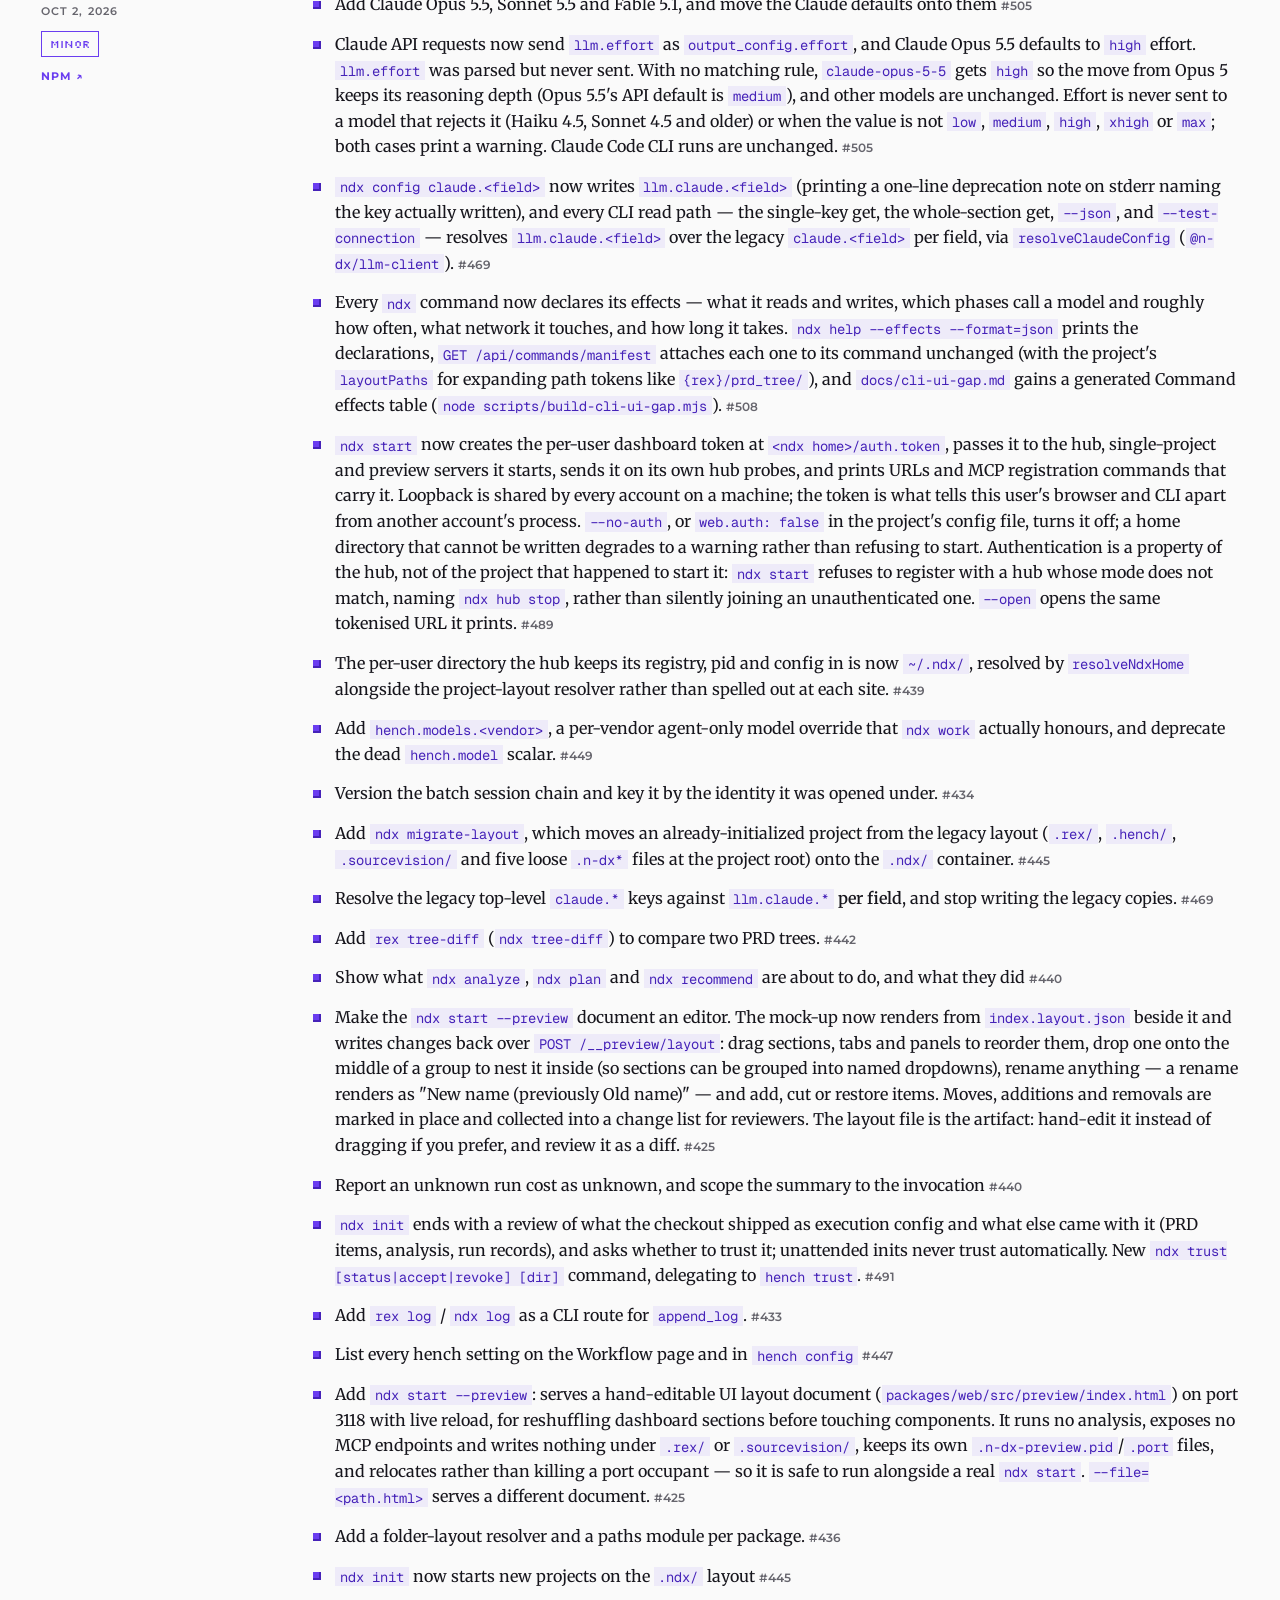
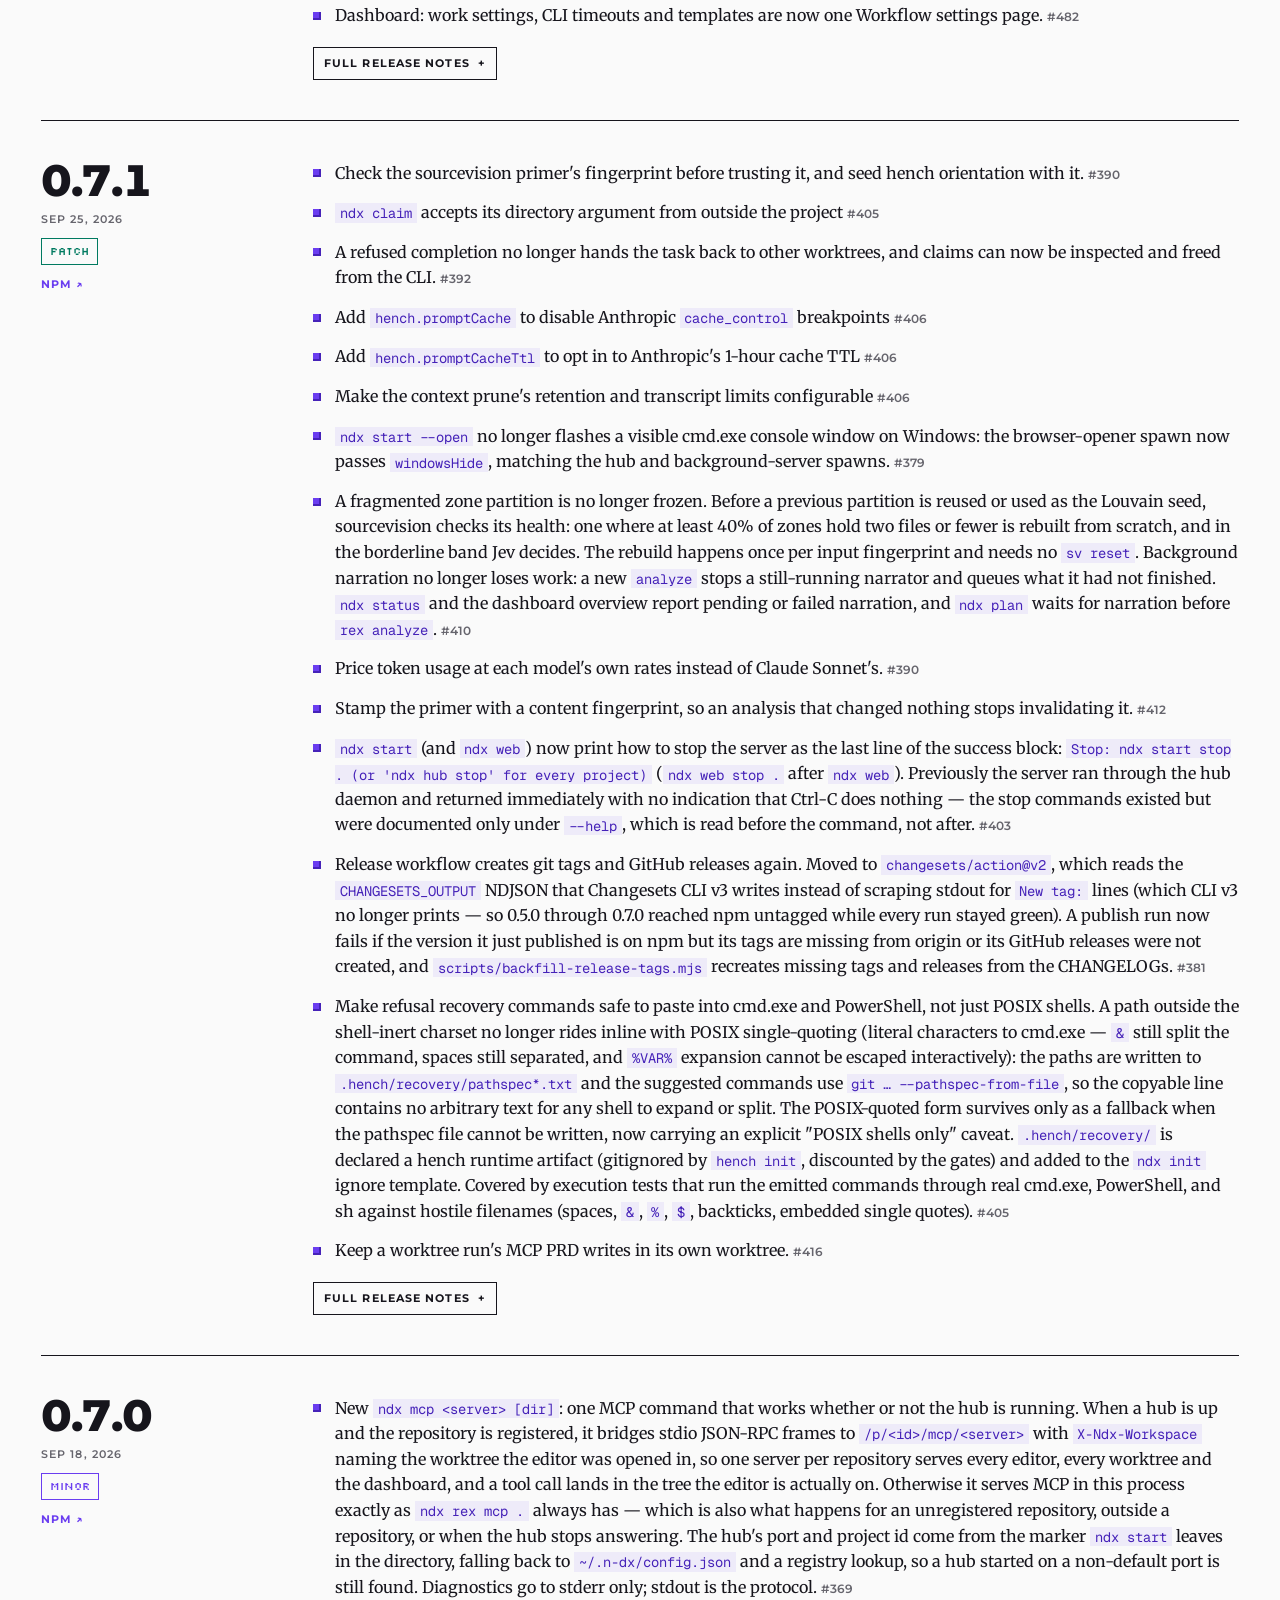
==== commit 1bc06f8e: "Sync changelog for @n-dx/core v0.10.3" ====
--- a/changelog/index.html
+++ b/changelog/index.html
@@ -16,7 +16,7 @@
 <meta charset="UTF-8">
 <meta name="viewport" content="width=device-width, initial-scale=1.0">
 <title>Changelog — n-dx</title>
-<meta name="description" content="Release notes for @n-dx/core. Latest: v0.10.2 — Escalate a task that keeps failing to a stronger vendor or model before it is skipped as stuck. New settings, off by default…">
+<meta name="description" content="Release notes for @n-dx/core. Latest: v0.10.3 — Auth and key messages put the vendor CLI login first, point at ndx config credentials.&lt;vendor&gt; for a key, never suggest a key as a command-line…">
 <meta name="author" content="En Dash Consulting">
 <meta name="robots" content="index, follow">
 <link rel="canonical" href="https://n-dx.dev/changelog/">
@@ -28,7 +28,7 @@
 <meta property="og:type" content="website">
 <meta property="og:url" content="https://n-dx.dev/changelog/">
 <meta property="og:title" content="Changelog — n-dx">
-<meta property="og:description" content="Release notes for @n-dx/core. Latest: v0.10.2 — Escalate a task that keeps failing to a stronger vendor or model before it is skipped as stuck. New settings, off by default…">
+<meta property="og:description" content="Release notes for @n-dx/core. Latest: v0.10.3 — Auth and key messages put the vendor CLI login first, point at ndx config credentials.&lt;vendor&gt; for a key, never suggest a key as a command-line…">
 <meta property="og:image" content="https://n-dx.dev/n-dx-logo.png">
 <meta property="og:image:width" content="300">
 <meta property="og:image:height" content="300">
@@ -38,7 +38,7 @@
 <!-- Twitter Card -->
 <meta name="twitter:card" content="summary">
 <meta name="twitter:title" content="Changelog — n-dx">
-<meta name="twitter:description" content="Release notes for @n-dx/core. Latest: v0.10.2">
+<meta name="twitter:description" content="Release notes for @n-dx/core. Latest: v0.10.3">
 <meta name="twitter:image" content="https://n-dx.dev/n-dx-logo.png">
 <meta name="twitter:image:alt" content="n-dx logo">
 
@@ -139,13 +139,13 @@
 
 <header class="cl-hero">
   <div class="wrap">
-    <div class="bar"><span class="idx">CL</span><span>Changelog</span><span class="ticks"></span><span>v0.10.2</span></div>
+    <div class="bar"><span class="idx">CL</span><span>Changelog</span><span class="ticks"></span><span>v0.10.3</span></div>
     <div class="cl-hero-grid">
       <div>
         <h1 class="display" data-reveal>Every release,<br>in its own words.</h1>
         <p class="lede">
           Release notes for <code>@n-dx/core</code>, generated from the changesets that shipped each
-          version. Currently on <strong>v0.10.2</strong>, released Nov 2, 2026.
+          version. Currently on <strong>v0.10.3</strong>, released Nov 6, 2026.
         </p>
         <div class="cl-hero-links">
           <a href="https://www.npmjs.com/package/@n-dx/core" target="_blank" rel="noopener noreferrer" class="btn btn-ghost">View on npm ↗</a>
@@ -158,6 +158,67 @@
   </div>
 </header>
 <main id="main-content" class="cl-main wrap">
+<article class="cl-release" id="v0-10-3">
+        <header class="cl-release-head">
+          <h2 class="cl-version">
+            <a href="#v0-10-3" aria-label="Permalink to 0.10.3">0.10.3</a>
+          </h2>
+          <time class="cl-date" datetime="2026-11-06T20:54:12.681Z">Nov 6, 2026</time>
+          <span class="cl-release-bump patch">Patch</span>
+          <a class="cl-npm-link" href="https://www.npmjs.com/package/@n-dx/core/v/0.10.3" target="_blank" rel="noopener noreferrer">npm ↗</a>
+        </header>
+        <div class="cl-release-body">
+          <ul class="cl-changes" role="list">
+            <li>Auth and key messages put the vendor CLI login first, point at <code>ndx config credentials.&lt;vendor&gt;</code> for a key, never suggest a key as a command-line value, and say that storing a key does not switch modes. A refused interpreter <code>--helper</code> prints one line. <a class="cl-pr" href="https://github.com/en-dash-consulting/n-dx/pull/942" target="_blank" rel="noopener noreferrer">#942</a></li>
+            <li>Under <code>llm.&lt;vendor&gt;.auth api</code> with no usable key, the Claude and Codex auth preflight (<code>ndx auth</code>, <code>ndx config llm.vendor</code>) reports the missing key as <code>NDX_&lt;VENDOR&gt;_PREFLIGHT_NO_KEY</code> instead of throwing, so <code>ndx init</code>&#39;s <code>--soft-preflight</code> proceeds. The <code>--version</code> checks (<code>llm.codex.cli_path</code>, <code>--test-connection</code>&#39;s cli_path test) resolve no key under <code>auth api</code>, so they pass without one and run no key helper. <a class="cl-pr" href="https://github.com/en-dash-consulting/n-dx/pull/984" target="_blank" rel="noopener noreferrer">#984</a></li>
+            <li>Every <code>codex exec</code> n-dx spawns (agent runs, resumed runs, the cross-vendor reviewer and the auth check) now passes <code>-c shell_environment_policy.set.&lt;NAME&gt;=&#39;&#39;</code> for <code>OPENAI_API_KEY</code>, <code>CODEX_API_KEY</code> and <code>CODEX_ACCESS_TOKEN</code>, so the commands the Codex agent runs see those names empty whatever <code>~/.codex/config.toml</code> sets. Codex still authenticates with the key. <a class="cl-pr" href="https://github.com/en-dash-consulting/n-dx/pull/984" target="_blank" rel="noopener noreferrer">#984</a></li>
+            <li><code>ndx config llm.&lt;vendor&gt;.api_key &lt;value&gt;</code> (and the legacy <code>claude.api_key</code>) now writes the per-user credential store instead of <code>.n-dx.local.json</code>, and prints no value. Where <code>llm.&lt;vendor&gt;.auth</code> is unset in that checkout (claude and codex) it also writes <code>llm.&lt;vendor&gt;.auth api</code> to <code>.n-dx.local.json</code> and says so, so the key keeps switching that checkout to API mode; an explicit <code>auth</code>, <code>cli</code> included, is never overwritten. When git tracks <code>.n-dx.local.json</code>, the key is still stored but <code>auth</code> is left unset, with a line naming the command to set it, because the switch would reach everyone who checks the repository out. These writes keep <code>.n-dx.local.json</code> owner-only. An older copy of the key in a config file is removed once the store write succeeds. With no value the key shows its source and fingerprint, never the value. <a class="cl-pr" href="https://github.com/en-dash-consulting/n-dx/pull/942" target="_blank" rel="noopener noreferrer">#942</a></li>
+            <li><code>ndx config llm.&lt;vendor&gt;.auth &lt;mode&gt;</code> writes <code>.n-dx.local.json</code> and no longer removes an auth the repository commits in <code>.n-dx.json</code>; the local value overrides it. <a class="cl-pr" href="https://github.com/en-dash-consulting/n-dx/pull/984" target="_blank" rel="noopener noreferrer">#984</a></li>
+            <li><code>ndx config credentials</code> shows the per-user credential store (backend, source in effect, fingerprint; never a value), and <code>ndx config credentials.typesafe</code> stores the Jev key from a hidden prompt, <code>--stdin</code>, or argv (with a warning), and <code>--unset</code> removes it. Other <code>credentials.&lt;name&gt;</code> are refused; vendor keys come later. <a class="cl-pr" href="https://github.com/en-dash-consulting/n-dx/pull/942" target="_blank" rel="noopener noreferrer">#942</a></li>
+            <li>Accept Swift, Python, Java and C# language overrides in ndx config, matching the analysis registry and documented help. <a class="cl-pr" href="https://github.com/en-dash-consulting/n-dx/pull/909" target="_blank" rel="noopener noreferrer">#909</a></li>
+            <li><code>ndx config credentials --import</code> (and its terminal prompt) no longer silently replaces a stored vendor key: a key the store already holds is only removed from <code>.n-dx.local.json</code>, and a different stored key is replaced only after a terminal confirmation naming both fingerprints. A git-tracked <code>.n-dx.local.json</code> is treated as repository config, so its keys are never moved into the user&#39;s store. <a class="cl-pr" href="https://github.com/en-dash-consulting/n-dx/pull/984" target="_blank" rel="noopener noreferrer">#984</a></li>
+            <li><code>ndx config</code> writes <code>.n-dx.local.json</code> through an owner-only (0600) temp file renamed into place, so the file never exists at the default umask, and checks git before writing an API key: a tracked target is refused, an unignored one is warned about. <a class="cl-pr" href="https://github.com/en-dash-consulting/n-dx/pull/909" target="_blank" rel="noopener noreferrer">#909</a></li>
+            <li><code>ndx pair-programming</code> reads the repository&#39;s test command and a tracked vendor <code>cli_path</code> only from a trusted checkout: <code>readRexTestCommand</code> returns undefined with the same note <code>verify_criteria</code> prints while the repository is restricted, and <code>resolveVendorCliPath</code> honours <code>.n-dx.local.json</code> always but <code>.n-dx.json</code> only once trusted. Both are now async; <code>ndx trust</code> help describes the wider digest. <a class="cl-pr" href="https://github.com/en-dash-consulting/n-dx/pull/909" target="_blank" rel="noopener noreferrer">#909</a></li>
+            <li><code>ndx start</code> prints, and <code>--open</code> hands the browser, a URL carrying a single-use sign-in nonce minted by the server it started or registered with, instead of the per-user token. <a class="cl-pr" href="https://github.com/en-dash-consulting/n-dx/pull/909" target="_blank" rel="noopener noreferrer">#909</a></li>
+            <li><code>ndx start --open</code> no longer passes the sign-in URL to the browser opener, whose argv every local account can read with <code>ps</code> while the browser starts. It writes an owner-only redirect page (<code>open-dashboard.html</code>) in the ndx home and opens that file instead. <a class="cl-pr" href="https://github.com/en-dash-consulting/n-dx/pull/909" target="_blank" rel="noopener noreferrer">#909</a></li>
+            <li>A stored credential can be a password-manager command instead of a value: <code>ndx config credentials.&lt;name&gt; --helper &quot;op read op://vault/item/field&quot;</code>. The command is split with shell-style quoting and no expansion; <code>|</code>, <code>;</code>, <code>&amp;</code>, <code>&gt;</code>, <code>&lt;</code>, <code>$(</code> and backticks are refused. When the key is needed, n-dx runs it without a shell, with stdin closed and a 10 s timeout. Its one line of output is the value, kept for the process. A failing helper counts as no key and is run again after 60 s, so a long-running hub picks the key up once the password manager is unlocked; one warning per failure streak names the command and never its output. <code>ndx config credentials</code> names each helper without running it; <code>--check</code> runs them. hench&#39;s guard refuses <code>security find-generic-password</code> and every configured helper&#39;s command even when <code>guard.allowedCommands</code> lists them, and Claude CLI runs deny them as <code>Bash(&lt;command&gt;:*)</code> rules, plus the double- and single-quoted spellings when a path in the command holds a space. For an interpreter helper (<code>node get-key.mjs</code>) the denied prefix runs through the script, so agents may still run <code>node</code> itself; an interpreter with inline code or no script (<code>bash -c</code>, <code>node -e</code>) is refused at <code>--helper</code> time. An allowed interpreter such as <code>node -e</code> can still read the store or run a helper. <a class="cl-pr" href="https://github.com/en-dash-consulting/n-dx/pull/942" target="_blank" rel="noopener noreferrer">#942</a></li>
+            <li>Credential store review nits: the landing page re-enables Initialize after a failed Google key store; the Claude scrub warning is Claude-only and no longer names GitHub tokens; a refused Windows credential-CLI spawn prints one line; <code>ndx config credentials --import</code> without a terminal exits 1 when a different stored key blocks a vendor. <a class="cl-pr" href="https://github.com/en-dash-consulting/n-dx/pull/984" target="_blank" rel="noopener noreferrer">#984</a></li>
+            <li><code>ndx config credentials</code> and <code>ndx status</code> name a credential store n-dx refused to read (readable by other users, invalid JSON, unknown version) and its fix, instead of reporting no key. Warnings the credential CLI prints on a successful write now reach the user, and storing a key into a store others could read warns to rotate the keys it held. <a class="cl-pr" href="https://github.com/en-dash-consulting/n-dx/pull/984" target="_blank" rel="noopener noreferrer">#984</a></li>
+            <li>The manifest validator refuses a <code>projectLinks[].path</code> or <code>sidecarTab.path</code> with a <code>.</code> or <code>..</code> segment, raw or <code>%2e</code>, so a link cannot leave <code>/x/&lt;name&gt;/</code> (rule <code>link-dot-segment</code>). <a class="cl-pr" href="https://github.com/en-dash-consulting/n-dx/pull/930" target="_blank" rel="noopener noreferrer">#930</a></li>
+            <li>An extension can declare one Sidecar drawer tab with <code>sidecarTab: { label, path }</code> in its manifest (needs a <code>sidecar</code>; <code>apiVersion</code> stays 1). With <code>?project=&lt;id&gt;</code>, <code>GET /api/hub/extensions</code> adds <code>tab: { label, url } | null</code> to each entry. Earlier releases list an extension that uses the field as invalid, so set <code>ndxVersion</code> to this release or later. <a class="cl-pr" href="https://github.com/en-dash-consulting/n-dx/pull/930" target="_blank" rel="noopener noreferrer">#930</a></li>
+            <li>Guard MCP and dashboard bulk PRD rewrites on feature branches, and use caller-supplied file evidence for migration placement and capability specs. Correct Live task selection and Start now navigation, stack dashboard notices, preserve top bar context, and update the v2 docs and Analysis guide. <a class="cl-pr" href="https://github.com/en-dash-consulting/n-dx/pull/909" target="_blank" rel="noopener noreferrer">#909</a></li>
+            <li>The Google auth preflight (<code>ndx config llm.vendor google</code>, <code>ndx auth</code>) finds a key held in the credential store, after <code>llm.google.api_key</code> and the exported variable, so a key stored with <code>ndx config credentials.google</code> no longer fails with <code>NDX_GOOGLE_PREFLIGHT_NO_KEY</code>. <a class="cl-pr" href="https://github.com/en-dash-consulting/n-dx/pull/984" target="_blank" rel="noopener noreferrer">#984</a></li>
+            <li><code>ndx graview</code> no longer downloads graview unasked. When no binary is found through <code>graview.bin</code>, <code>NDX_GRAVIEW_BIN</code>, PATH or a face checkout, <code>check</code>, <code>describe</code>, <code>mcp</code> and <code>serve</code> with no face to run stop and say how to install it, instead of running <code>npx -y graview@&lt;pinned&gt;</code>, which fetched a package at command time and hung offline. <code>graview.allowNpx: true</code> in your own, untracked local config or <code>NDX_GRAVIEW_NPX=1</code> (<code>true</code>, <code>yes</code>, <code>on</code>) turns the npx fallback back on; a committed config cannot opt every clone in, and <code>NDX_GRAVIEW_NPX=0</code> (<code>false</code>, <code>no</code>, <code>off</code>) refuses it, and <code>ndx graview info</code> names the source as <code>none</code> when nothing would run. <code>ndx config graview.&lt;key&gt;</code> now works: <code>graview.bin</code> and <code>graview.allowNpx</code> go to the machine-local config, which is what the install hint tells you to run. <a class="cl-pr" href="https://github.com/en-dash-consulting/n-dx/pull/972" target="_blank" rel="noopener noreferrer">#972</a></li>
+            <li>The product map is ready to try in any repository. Without <code>--port</code>, the face takes 5188 or the next free port, so several projects can each run <code>ndx graview serve</code> at once; a port <code>--port</code> names, or the hub assigns, is still insisted on. Every emit writes a <code>.gitignore</code> of <code>*</code> inside the graview dir, so a project initialized before the projection existed never commits it. New read-only <code>/ndx-graview</code> skill: <code>info</code>, <code>check</code>, a background <code>serve</code>, and a walk of the face&#39;s pages, reporting what is wrong. <a class="cl-pr" href="https://github.com/en-dash-consulting/n-dx/pull/972" target="_blank" rel="noopener noreferrer">#972</a></li>
+            <li>Raise the default <code>hench.maxTurns</code> from 50 to 200. The cap now also bounds Claude CLI sessions, where 50 cut off ordinary tasks; the named templates keep their own values. <a class="cl-pr" href="https://github.com/en-dash-consulting/n-dx/pull/909" target="_blank" rel="noopener noreferrer">#909</a></li>
+            <li>New <code>ndx work --plan-queue [--format=json]</code> suggests which ready tasks of a v2 PRD can run side by side, using fixed rules and no model call. It groups up to 3 light- or standard-tier tasks of one change into a lane, in dependency order, and prints the command that runs the lane. Every command targets the current checkout, so lane 1 runs here and each later lane must run in its own worktree (lane 1 too, while a run is live in this worktree): the summary and each such lane say so, and the JSON marks those lanes <code>ownWorktree: true</code>. Lanes offered together come from changes whose <code>touches</code> do not overlap, and a change with no <code>touches</code> runs alone. Tasks tagged <code>review-critical</code>, <code>migration</code> or <code>cross-package</code> are left out. The plan never offers more lanes than <code>guard.maxConcurrentProcesses</code> minus the runs active now, counted in every worktree of the repository. Every ready task is listed once, in a lane or left out, with a one-line reason. The command only prints: it starts no run, claims no task and writes no file. <a class="cl-pr" href="https://github.com/en-dash-consulting/n-dx/pull/907" target="_blank" rel="noopener noreferrer">#907</a></li>
+            <li>New <code>ndx work --task=&lt;id&gt; --require-unblocked</code> refuses to start the task, and exits non-zero, while any task it is blocked by is not completed. An explicit <code>--task</code> otherwise ignores blockers. <code>ndx work --plan-queue</code> lane commands now pass it on each blocked step, so a lane stops instead of running a task on top of a blocker whose run exited 0 without completing it. <code>ndx work --task=&lt;id&gt; --require-unblocked --resolve</code> reports the same refusal as <code>blocked</code>, naming each open blocker, and keeps the flag in its printed command. <a class="cl-pr" href="https://github.com/en-dash-consulting/n-dx/pull/907" target="_blank" rel="noopener noreferrer">#907</a></li>
+            <li>hench finds the PRD on a project moved to the <code>.ndx/</code> layout when its config still holds the legacy default <code>rexDir: &quot;.rex&quot;</code>: <code>ndx work --task</code>, <code>--resolve</code> and <code>--plan-queue</code> follow the layout&#39;s rex dir, while a deliberate value still wins. <code>ndx migrate-layout</code> rewrites a legacy-default <code>rexDir</code> and verifies it; the dashboard shows the layout&#39;s rex dir as the field&#39;s default. <a class="cl-pr" href="https://github.com/en-dash-consulting/n-dx/pull/961" target="_blank" rel="noopener noreferrer">#961</a></li>
+            <li>Identifying the hub&#39;s listener no longer needs <code>lsof</code> on Linux: it falls back to <code>ss -ltnp</code>, then to <code>/proc/net/tcp</code> and <code>/proc/&lt;pid&gt;/fd</code>. A listening socket whose owner cannot be seen is refused, and when no query tool is installed the error names the missing ones. <code>ndx start</code> now says why a hub it spawned was not identified instead of only reporting that it did not start. <a class="cl-pr" href="https://github.com/en-dash-consulting/n-dx/pull/909" target="_blank" rel="noopener noreferrer">#909</a></li>
+            <li><code>ndx start</code> names a server older than itself instead of printing a URL with no sign-in link. <code>/api/hub/health</code> reports the hub&#39;s build (<code>build: { version, sourceHash }</code>), and <code>ndx start</code> warns when a reused hub runs another build. A source-linked install also warns before spawning when <code>packages/web/dist</code> is older than its source (a <code>pnpm dev</code> watch build does not count as stale). A missing nonce route now reads &quot;the server is older than this ndx&quot; with a fix that works: <code>pnpm --filter &quot;@n-dx/web...&quot; build</code> comes first when the <code>dist/</code> on disk is stale, because a restart alone would spawn it again, and the restart names the server&#39;s own commands (<code>--here</code>, <code>--preview</code>, <code>ndx web</code>). <code>ndx start status</code> in a directory with no recorded registration says this user&#39;s hub is running and names the command that registers it, rather than &quot;No background server recorded&quot; and &quot;Port 3117 is in use by another process&quot;. <a class="cl-pr" href="https://github.com/en-dash-consulting/n-dx/pull/971" target="_blank" rel="noopener noreferrer">#971</a></li>
+            <li><code>ndx start</code>, <code>ndx start status</code>, <code>ndx start stop</code>, <code>ndx refresh</code>&#39;s live reload and the MCP shim now send the per-user token only to a listener identified as this user&#39;s own n-dx hub or dashboard (recorded pid, alive, owned by this user, sole listener on the port). A port held by anything else is reported and gets no credentialed request. <a class="cl-pr" href="https://github.com/en-dash-consulting/n-dx/pull/909" target="_blank" rel="noopener noreferrer">#909</a></li>
+            <li><code>ndx config credentials --import</code> imports nothing when the credential store was not read (refused for its mode, unreadable or invalid), and names the problem and its fix, instead of replacing a stored key or helper it could not see. <a class="cl-pr" href="https://github.com/en-dash-consulting/n-dx/pull/984" target="_blank" rel="noopener noreferrer">#984</a></li>
+            <li><code>ndx init</code> now leaves a clean tree so <code>ndx work</code> can start straight after it. In an existing git repository it commits the paths it owns under the project directory that it created or changed, plus any sourcevision output, with the n-dx trailers and without running the project&#39;s commit hooks; anything else that changed meanwhile is never committed, init paths the user had already changed are left as they were and listed in the summary, a re-init commits only what it rewrote (no empty commit), and <code>--no-commit</code> skips the commit. The hub card&#39;s Initialize runs the same path. Init now gitignores the dashboard&#39;s pid, port and spend files and the analysis caches, and drops any of them an earlier commit tracked (they stay on disk). The baseline commit after <code>git init</code> now includes <code>.gitattributes</code> and <code>.mcp.json</code> and skips paths the user&#39;s global excludes ignore instead of failing. <a class="cl-pr" href="https://github.com/en-dash-consulting/n-dx/pull/961" target="_blank" rel="noopener noreferrer">#961</a></li>
+            <li><code>ndx init</code> and <code>ndx migrate-layout</code> gitignore the dashboard usage ledger and pid/port markers on the <code>.ndx/</code> layout. <a class="cl-pr" href="https://github.com/en-dash-consulting/n-dx/pull/961" target="_blank" rel="noopener noreferrer">#961</a></li>
+            <li>Jev availability is visible: <code>ndx status</code> prints <code>jev: available (env|file|helper)</code> or <code>jev: unavailable</code>, rex <code>get_capabilities</code> and the sourcevision manifest&#39;s <code>lastAnalysis</code> carry <code>jev: {available, source}</code>, never the key. <code>llm.typesafe.required: true</code> warns once per process when a Jev-routed call falls back to a text model, and <code>ndx config credentials.typesafe --test</code> makes one request and reports ok, rejected or unreachable with the key&#39;s fingerprint. <a class="cl-pr" href="https://github.com/en-dash-consulting/n-dx/pull/942" target="_blank" rel="noopener noreferrer">#942</a></li>
+            <li>A TypeSafe key held behind a helper command no longer reads as available before the helper has run. <code>ndx status</code> shows <code>jev: unverified (helper, not run; …)</code> and rex <code>get_capabilities</code> reports <code>jev: { available: null, source: &quot;helper&quot; }</code>, and neither runs the helper. <code>manifest.lastAnalysis.jev</code> records what the run&#39;s own helper call gave: <code>available: false</code> when it failed, <code>null</code> when the run never called it. Manifests written before this still validate. <a class="cl-pr" href="https://github.com/en-dash-consulting/n-dx/pull/984" target="_blank" rel="noopener noreferrer">#984</a></li>
+            <li><code>ndx ci</code> and Claude discovery now tell a local-config classifier failure (hench not built, its timeout, unreadable output) apart from git being unable to answer, instead of pointing every failure at <code>git safe.directory</code>. The classifier&#39;s output buffer is raised from 1 MB to 64 MB. <a class="cl-pr" href="https://github.com/en-dash-consulting/n-dx/pull/909" target="_blank" rel="noopener noreferrer">#909</a></li>
+            <li>Refuse a credential write to a machine-local config path git tracks even when nothing is on disk there (a deleted tracked file, a sparse checkout) or only a committed dangling symlink is. The local-config classifier now counts an lstat-visible entry as present, and <code>isLocalConfigTracked</code> takes <code>evenIfAbsent</code> for writers. <a class="cl-pr" href="https://github.com/en-dash-consulting/n-dx/pull/909" target="_blank" rel="noopener noreferrer">#909</a></li>
+            <li>Printed and opened dashboard URLs, MCP registration lines, <code>NDX_HUB_URL</code> and graview&#39;s hub endpoint now use <code>http://127.0.0.1:&lt;port&gt;</code> instead of <code>http://localhost:&lt;port&gt;</code>. The hub and project servers bind only <code>127.0.0.1</code>, and <code>localhost</code> may resolve to <code>[::1]</code> first, where another local account could listen on the same port and receive the sign-in nonce or the token. Re-register HTTP MCP clients with the <code>127.0.0.1</code> URL. <a class="cl-pr" href="https://github.com/en-dash-consulting/n-dx/pull/909" target="_blank" rel="noopener noreferrer">#909</a></li>
+            <li><code>ndx mcp &lt;server&gt;</code> bridges to a hub that requires the per-user token again: the shim identifies the listener as this user&#39;s hub, then checks health with the token, instead of reading the hub&#39;s anonymous 401 as &quot;no hub&quot; and always serving in-process. <a class="cl-pr" href="https://github.com/en-dash-consulting/n-dx/pull/909" target="_blank" rel="noopener noreferrer">#909</a></li>
+            <li><code>ndx ci</code> no longer crashes with a stack trace when the architecture-policy scan selects a source file it cannot read. The step fails with <code>cannot read &lt;file&gt;: &lt;error&gt;</code>, and the report and <code>--format=json</code> output are still produced. <a class="cl-pr" href="https://github.com/en-dash-consulting/n-dx/pull/984" target="_blank" rel="noopener noreferrer">#984</a></li>
+            <li>Strip additional credential variable names from child environments, including PAT, key, password, JWT, DSN, session, webhook and database URL names. Named directory and desktop session plumbing still passes. Tools that require a newly filtered variable must list it in a trusted <code>hench.guard.env.allow</code> policy. An exact user deny now takes precedence over plumbing exceptions. <a class="cl-pr" href="https://github.com/en-dash-consulting/n-dx/pull/909" target="_blank" rel="noopener noreferrer">#909</a></li>
+            <li>Servers are no longer killed by the global <code>cli.timeoutMs</code>: <code>ndx start</code>, <code>web</code>, <code>dev</code>, <code>mcp</code>, the stdio MCP servers <code>.mcp.json</code> registers (<code>rex mcp</code>, <code>sv mcp</code>), <code>sv serve</code>, <code>graview serve</code> and <code>graview mcp</code> run until stopped unless <code>cli.timeouts.&lt;command&gt;</code> names a limit. <code>ndx graview serve</code> used to die at the global limit (five hours on this repo) because the timeout keyed only on <code>graview</code>. The subcommand is the first word that is not a flag or a flag&#39;s value, so <code>ndx rex -q mcp .</code> and <code>ndx rex --format json mcp .</code> count as the server too. The dashboard&#39;s copy of the rules (<code>GET /api/cli/timeouts</code>, the limit it puts on the analyze, plan and add it spawns, and a Sidecar <code>run_command</code>) follows core&#39;s order, lists <code>mcp</code> with the servers and applies the same server subcommands, so <code>ndx graview serve</code> or <code>ndx sv serve</code> run from the dashboard are not cut off either. <a class="cl-pr" href="https://github.com/en-dash-consulting/n-dx/pull/972" target="_blank" rel="noopener noreferrer">#972</a></li>
+            <li>Document <code>hench.maxCostUsdPerRun</code>, <code>hench.maxCostUsdPerDay</code> and <code>hench.guard.sessionTimeout</code> in <code>ndx config</code> help and <code>hench config</code>, and expose them in the dashboard&#39;s hench settings. <a class="cl-pr" href="https://github.com/en-dash-consulting/n-dx/pull/909" target="_blank" rel="noopener noreferrer">#909</a></li>
+            <li><code>ndx config --test-connection</code> tests the Claude key the API provider would send: under <code>llm.claude.auth api</code> that includes a key held in the credential store. Under <code>cli</code> (or <code>auto</code> with a store-only key) it says the key is not used and does not test it. The key is never printed. <a class="cl-pr" href="https://github.com/en-dash-consulting/n-dx/pull/984" target="_blank" rel="noopener noreferrer">#984</a></li>
+            <li><code>ndx config credentials</code> on a git-tracked <code>.n-dx.local.json</code> now says the file&#39;s key is used instead of the credential store&#39;s until it is removed from that file. <a class="cl-pr" href="https://github.com/en-dash-consulting/n-dx/pull/984" target="_blank" rel="noopener noreferrer">#984</a></li>
+            <li>New <code>llm.&lt;vendor&gt;.auth</code> setting (<code>cli</code>, <code>api</code> or <code>auto</code>, default <code>auto</code>) chooses which credential claude, codex and google get. <code>ndx config credentials.claude|codex|google</code> stores a vendor key in the per-user credential store. A stored key is used under <code>api</code> (and by google, which has no CLI login); under <code>auto</code> only a configured or exported key selects the API, so storing a key never moves a vendor off its CLI login. <code>cli</code> keeps the vendor key out of the CLI child. <code>ndx config credentials [dir]</code> prints each vendor&#39;s mode and key source, never a value. hench refuses <code>provider=api</code> under <code>auth cli</code>, or with no key it may use, before the run starts; <code>ndx work --resolve</code> reports <code>auth</code>. A project config&#39;s <code>llm.&lt;vendor&gt;.auth api</code> applies only once the repository is trusted. <a class="cl-pr" href="https://github.com/en-dash-consulting/n-dx/pull/942" target="_blank" rel="noopener noreferrer">#942</a></li>
+            <li><code>web.auth: false</code> now turns the per-user dashboard token off only from <code>.n-dx.local.json</code>, <code>&lt;ndx home&gt;/config.json</code> or <code>--no-auth</code>. A <code>false</code> in the tracked <code>.n-dx.json</code> is ignored, with a warning naming the file. <a class="cl-pr" href="https://github.com/en-dash-consulting/n-dx/pull/909" target="_blank" rel="noopener noreferrer">#909</a></li>
+            <li><code>ndx config web.auth false</code> now writes <code>.n-dx.local.json</code> (and moves a copy out of <code>.n-dx.json</code>), since <code>ndx start</code> ignores <code>web.auth: false</code> in the shared file. <code>ndx start</code> also ignores <code>web.auth: false</code> from a <code>.n-dx.local.json</code> the repository commits, with a warning naming the file; <code>--no-auth</code> and <code>&lt;ndx home&gt;/config.json</code> still turn it off. <a class="cl-pr" href="https://github.com/en-dash-consulting/n-dx/pull/909" target="_blank" rel="noopener noreferrer">#909</a></li>
+          </ul>
+          <details class="cl-detail"><summary>Full release notes</summary><div class="cl-detail-body"><div class="cl-note"><p class="cl-note-lead">Auth and key messages put the vendor CLI login first, point at <code>ndx config credentials.&lt;vendor&gt;</code> for a key, never suggest a key as a command-line value, and say that storing a key does not switch modes. A refused interpreter <code>--helper</code> prints one line.</p><p>Soft freeze: message text only. No key, flag, exit code or MCP tool changes.</p></div><div class="cl-note"><p class="cl-note-lead"><code>ndx config llm.&lt;vendor&gt;.api_key &lt;value&gt;</code> (and the legacy <code>claude.api_key</code>) now writes the per-user credential store instead of <code>.n-dx.local.json</code>, and prints no value. Where <code>llm.&lt;vendor&gt;.auth</code> is unset in that checkout (claude and codex) it also writes <code>llm.&lt;vendor&gt;.auth api</code> to <code>.n-dx.local.json</code> and says so, so the key keeps switching that checkout to API mode; an explicit <code>auth</code>, <code>cli</code> included, is never overwritten. When git tracks <code>.n-dx.local.json</code>, the key is still stored but <code>auth</code> is left unset, with a line naming the command to set it, because the switch would reach everyone who checks the repository out. These writes keep <code>.n-dx.local.json</code> owner-only. An older copy of the key in a config file is removed once the store write succeeds. With no value the key shows its source and fingerprint, never the value.</p><p><code>ndx config credentials</code> finds API keys already in <code>.n-dx.local.json</code>: on a terminal it offers to move them, <code>--import</code> moves them without a prompt, and otherwise it names the flag. A key leaves the file only after the store write succeeds, and the same <code>auth</code> rule applies per vendor. A vendor whose store entry is a helper is skipped, never overwritten: its key stays in the file and one line names the vendor and the file to remove it from.</p><p>Soft freeze: this is a behaviour change to an existing <code>ndx config</code> key. <code>llm.&lt;vendor&gt;.api_key</code> no longer reads back the value, and a key no longer lands in <code>.n-dx.local.json</code>; existing keys in that file keep working until moved, and <code>--import</code> is a new <code>ndx config</code> flag. No MCP tool changes shape.</p></div><div class="cl-note"><p class="cl-note-lead"><code>ndx config credentials</code> shows the per-user credential store (backend, source in effect, fingerprint; never a value), and <code>ndx config credentials.typesafe</code> stores the Jev key from a hidden prompt, <code>--stdin</code>, or argv (with a warning), and <code>--unset</code> removes it. Other <code>credentials.&lt;name&gt;</code> are refused; vendor keys come later.</p><p>Soft freeze: <code>credentials</code> and <code>credentials.typesafe</code> are new <code>ndx config</code> keys, and <code>--stdin</code> and <code>--unset</code> are new <code>ndx config</code> flags. Every existing <code>ndx config</code> key, <code>llm.&lt;vendor&gt;.api_key</code> included, behaves as before, and no MCP tool changes shape.</p></div><div class="cl-note"><p class="cl-note-lead">New <code>ndx work --plan-queue [--format=json]</code> suggests which ready tasks of a v2 PRD can run side by side, using fixed rules and no model call. It groups up to 3 light- or standard-tier tasks of one change into a lane, in dependency order, and prints the command that runs the lane. Every command targets the current checkout, so lane 1 runs here and each later lane must run in its own worktree (lane 1 too, while a run is live in this worktree): the summary and each such lane say so, and the JSON marks those lanes <code>ownWorktree: true</code>. Lanes offered together come from changes whose <code>touches</code> do not overlap, and a change with no <code>touches</code> runs alone. Tasks tagged <code>review-critical</code>, <code>migration</code> or <code>cross-package</code> are left out. The plan never offers more lanes than <code>guard.maxConcurrentProcesses</code> minus the runs active now, counted in every worktree of the repository. Every ready task is listed once, in a lane or left out, with a one-line reason. The command only prints: it starts no run, claims no task and writes no file.</p><p>A new experimental toggle, <code>hench.readyNext</code> (off by default), replaces the Up next list on Live with Ready next, which shows each lane&#39;s command, the own-worktree note on every lane after the first, and the reasons for every task in or out. Each task title opens the task, as Up next items do.</p></div><div class="cl-note"><p class="cl-note-lead">Jev availability is visible: <code>ndx status</code> prints <code>jev: available (env|file|helper)</code> or <code>jev: unavailable</code>, rex <code>get_capabilities</code> and the sourcevision manifest&#39;s <code>lastAnalysis</code> carry <code>jev: {available, source}</code>, never the key. <code>llm.typesafe.required: true</code> warns once per process when a Jev-routed call falls back to a text model, and <code>ndx config credentials.typesafe --test</code> makes one request and reports ok, rejected or unreachable with the key&#39;s fingerprint.</p><p>Soft freeze: <code>llm.typesafe.required</code> and <code>--test</code> are a new <code>ndx config</code> key and flag, and <code>ndx status</code> gains a <code>jev</code> line. rex <code>get_capabilities</code> gains an additive <code>jev</code> field and the sourcevision manifest&#39;s <code>lastAnalysis</code> an optional <code>jev</code> field, so MCP output grows but no field changes or disappears.</p></div><div class="cl-note"><p class="cl-note-lead"><code>ndx ci</code> no longer crashes with a stack trace when the architecture-policy scan selects a source file it cannot read. The step fails with <code>cannot read &lt;file&gt;: &lt;error&gt;</code>, and the report and <code>--format=json</code> output are still produced.</p><p><code>ndx ci</code>&#39;s gateway-imports step now also reports a dynamic <code>import(&quot;&lt;pkg&gt;&quot;)</code> of a gated package outside its gateway, matching what the domain-isolation policy test already enforces. On Windows it no longer flags the gateway files and allowlisted files themselves. A source file or directory it cannot read now fails the step instead of being skipped.</p><p>Changes a CLI result under the soft freeze: for a selected source file it cannot read, <code>ndx ci</code>&#39;s architecture-policy step now reports <code>ok: false</code> with a <code>cannot read &lt;file&gt;: &lt;error&gt;</code> entry in <code>violations</code>, where it previously exited with an uncaught error and no report.</p><p>Changes a CLI result under the soft freeze: a file that loads a gated package with <code>import()</code> outside its gateway now makes the gateway-imports step report <code>ok: false</code> with a violation, where it previously passed.</p><p>Changes a CLI result under the soft freeze: for a source file or directory it cannot read, the gateway-imports step now reports <code>ok: false</code> with a <code>{ file, message }</code> entry in <code>violations</code>, whose message is <code>cannot read &lt;path&gt;: &lt;error&gt;</code> and which has no <code>line</code>, where it previously skipped the file and passed.</p></div><div class="cl-note"><p class="cl-note-lead">Strip additional credential variable names from child environments, including PAT, key, password, JWT, DSN, session, webhook and database URL names. Named directory and desktop session plumbing still passes. Tools that require a newly filtered variable must list it in a trusted <code>hench.guard.env.allow</code> policy. An exact user deny now takes precedence over plumbing exceptions.</p><p>Keep valid user environment denies when a repository policy field is malformed. Refuse credential writes to tracked or unclassifiable local config, warn for other local writes, classify CI&#39;s local-config checks through the existing trust classifier, and explain skipped Claude settings when git cannot answer without printing the configured binary.</p></div><div class="cl-note"><p class="cl-note-lead">New <code>llm.&lt;vendor&gt;.auth</code> setting (<code>cli</code>, <code>api</code> or <code>auto</code>, default <code>auto</code>) chooses which credential claude, codex and google get. <code>ndx config credentials.claude|codex|google</code> stores a vendor key in the per-user credential store. A stored key is used under <code>api</code> (and by google, which has no CLI login); under <code>auto</code> only a configured or exported key selects the API, so storing a key never moves a vendor off its CLI login. <code>cli</code> keeps the vendor key out of the CLI child. <code>ndx config credentials [dir]</code> prints each vendor&#39;s mode and key source, never a value. hench refuses <code>provider=api</code> under <code>auth cli</code>, or with no key it may use, before the run starts; <code>ndx work --resolve</code> reports <code>auth</code>. A project config&#39;s <code>llm.&lt;vendor&gt;.auth api</code> applies only once the repository is trusted.</p><p>Soft freeze: <code>llm.&lt;vendor&gt;.auth</code> and <code>credentials.&lt;vendor&gt;</code> are new keys, and <code>--resolve</code> gains a top-level <code>auth</code> field. With no stored vendor key and no <code>auth</code> set, every mode choice and child environment is unchanged. The missing API key errors now name <code>ndx config credentials.&lt;vendor&gt;</code> and <code>llm.&lt;vendor&gt;.auth</code>. No MCP tool changes shape.</p></div></div></details>
+        </div>
+      </article>
 <article class="cl-release" id="v0-10-2">
         <header class="cl-release-head">
           <h2 class="cl-version">
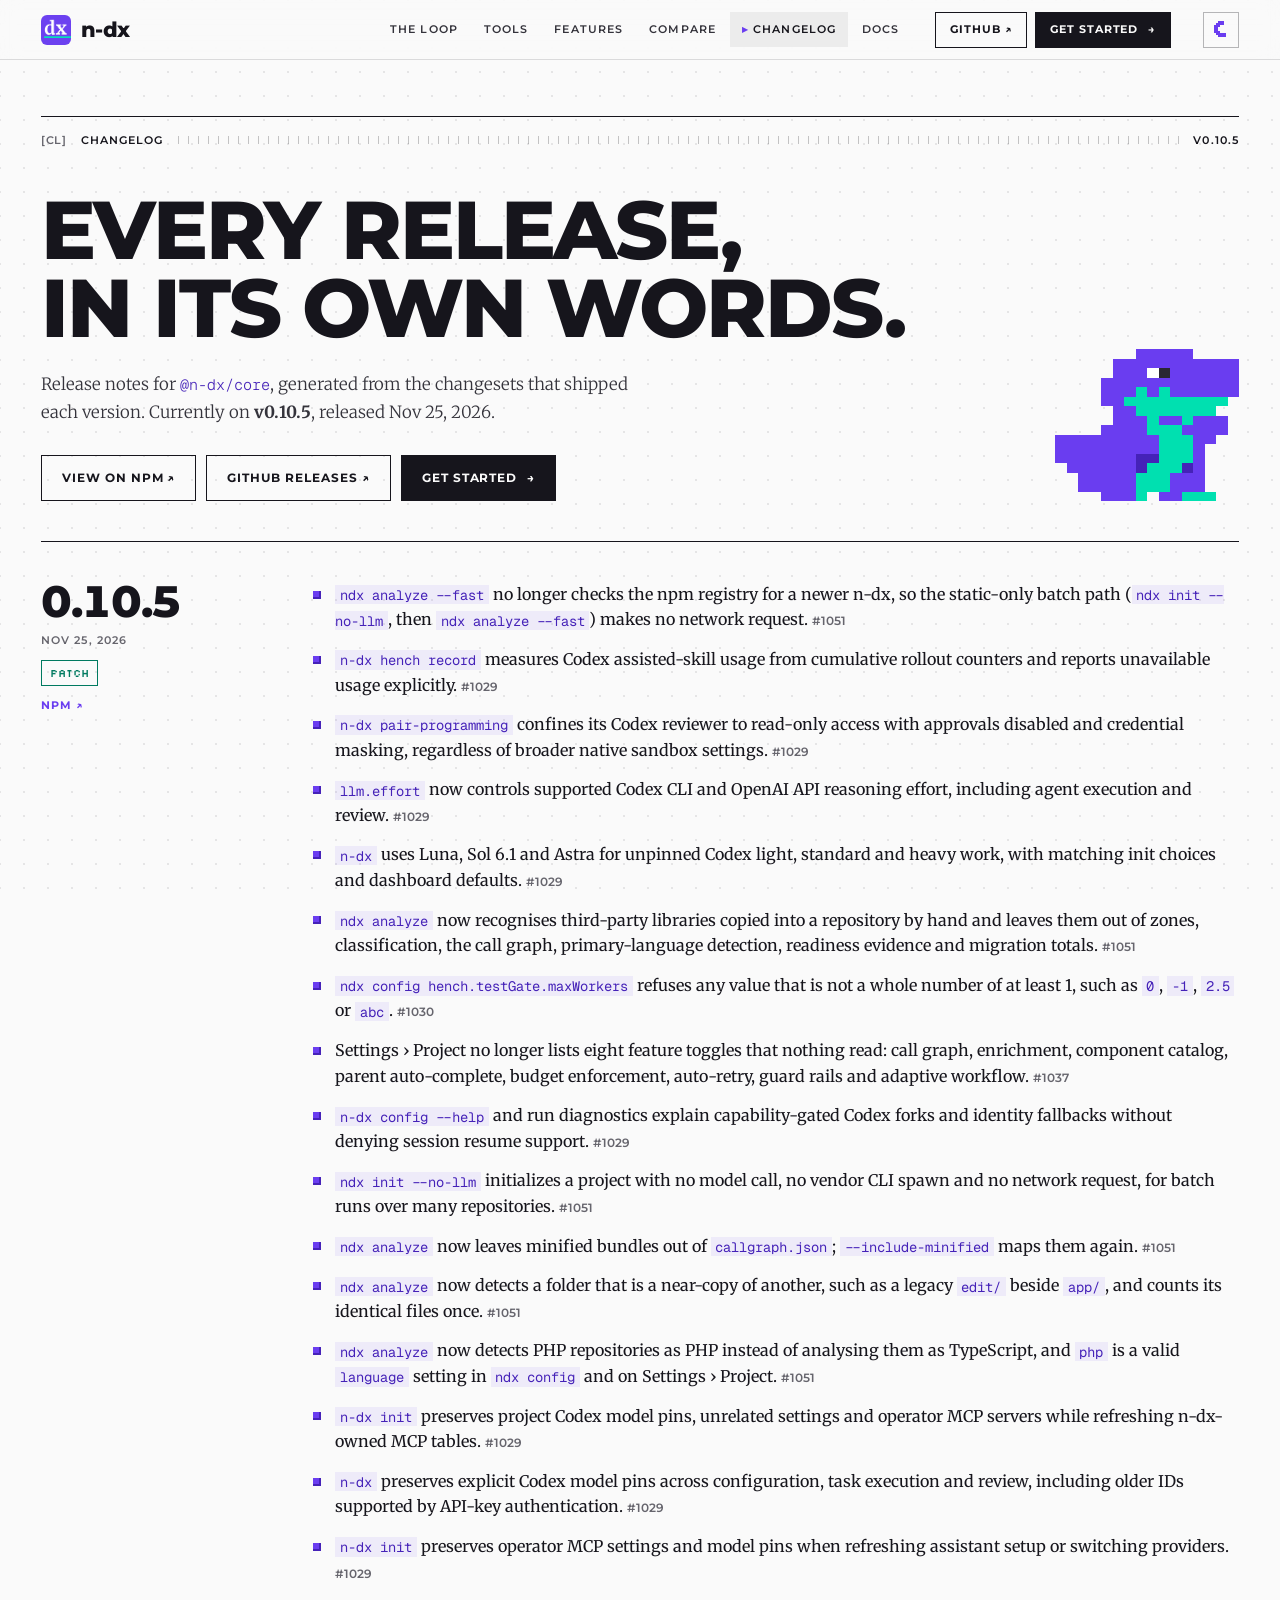
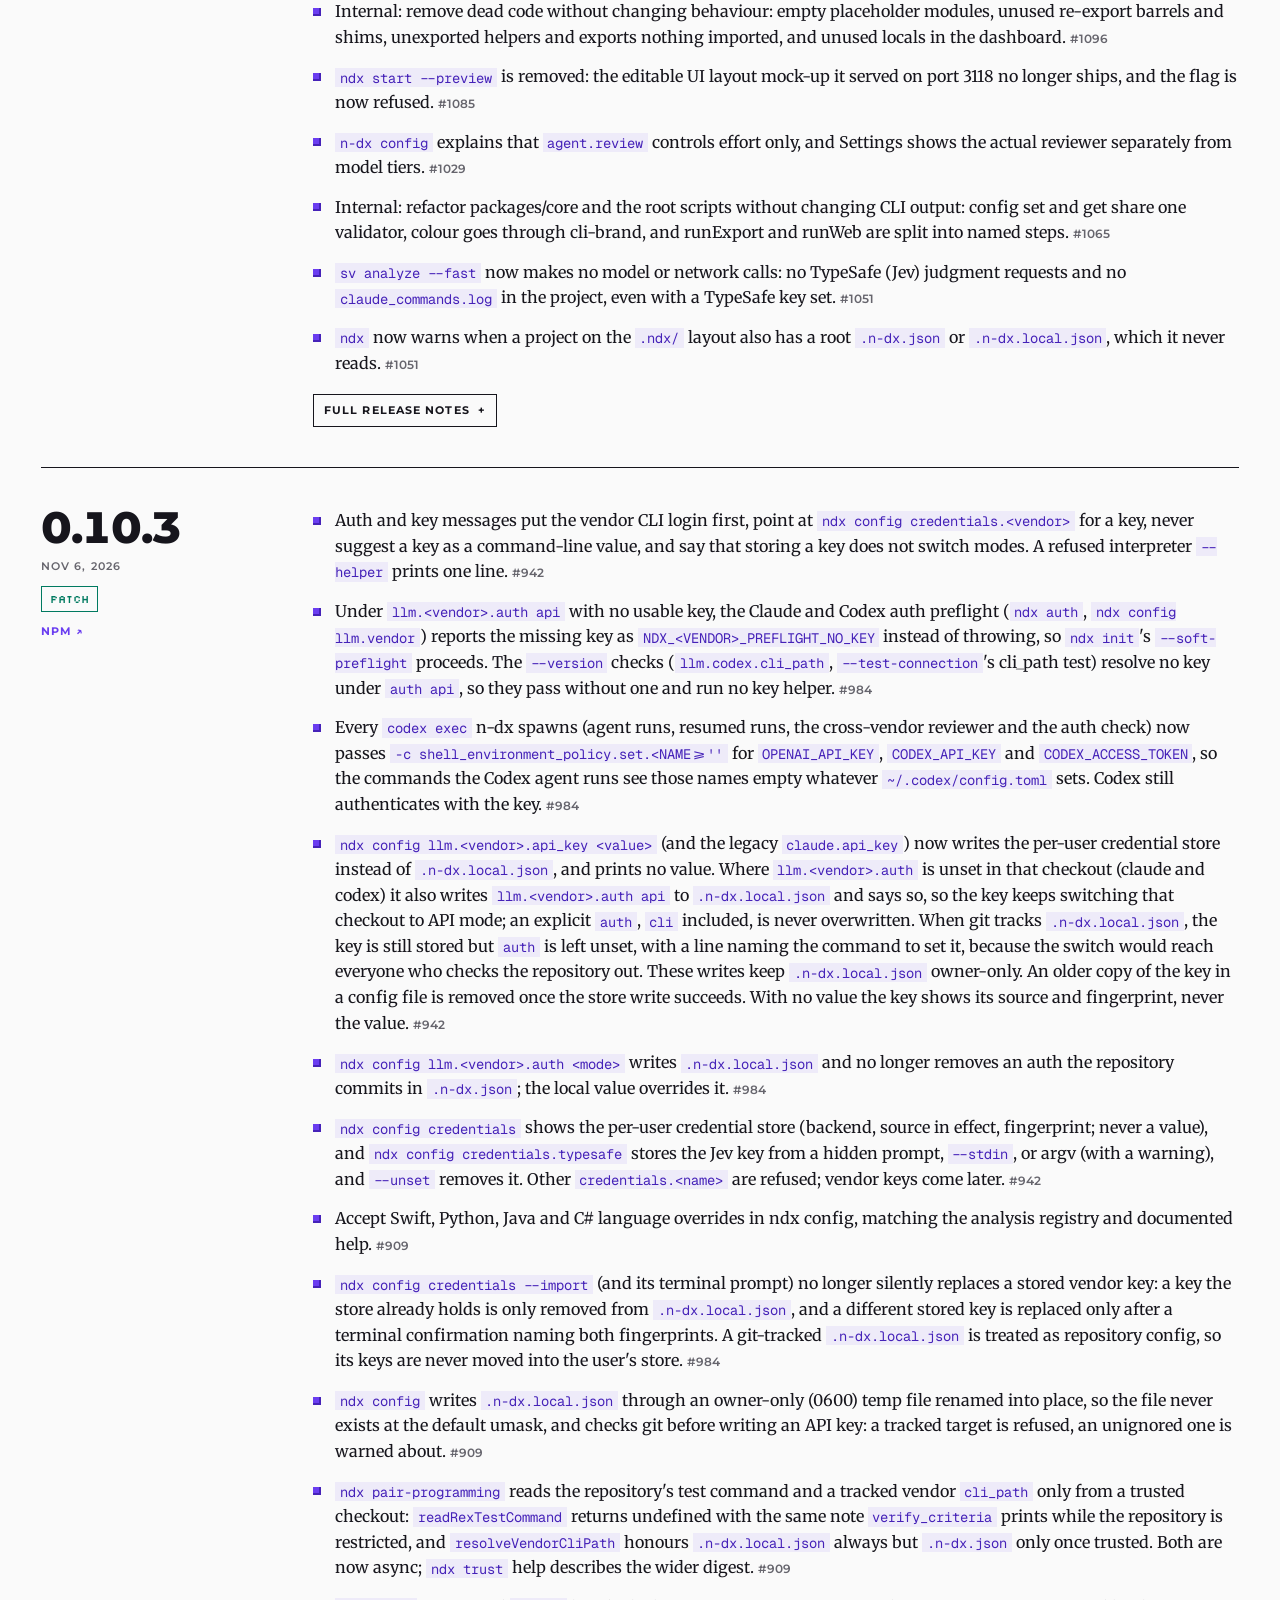
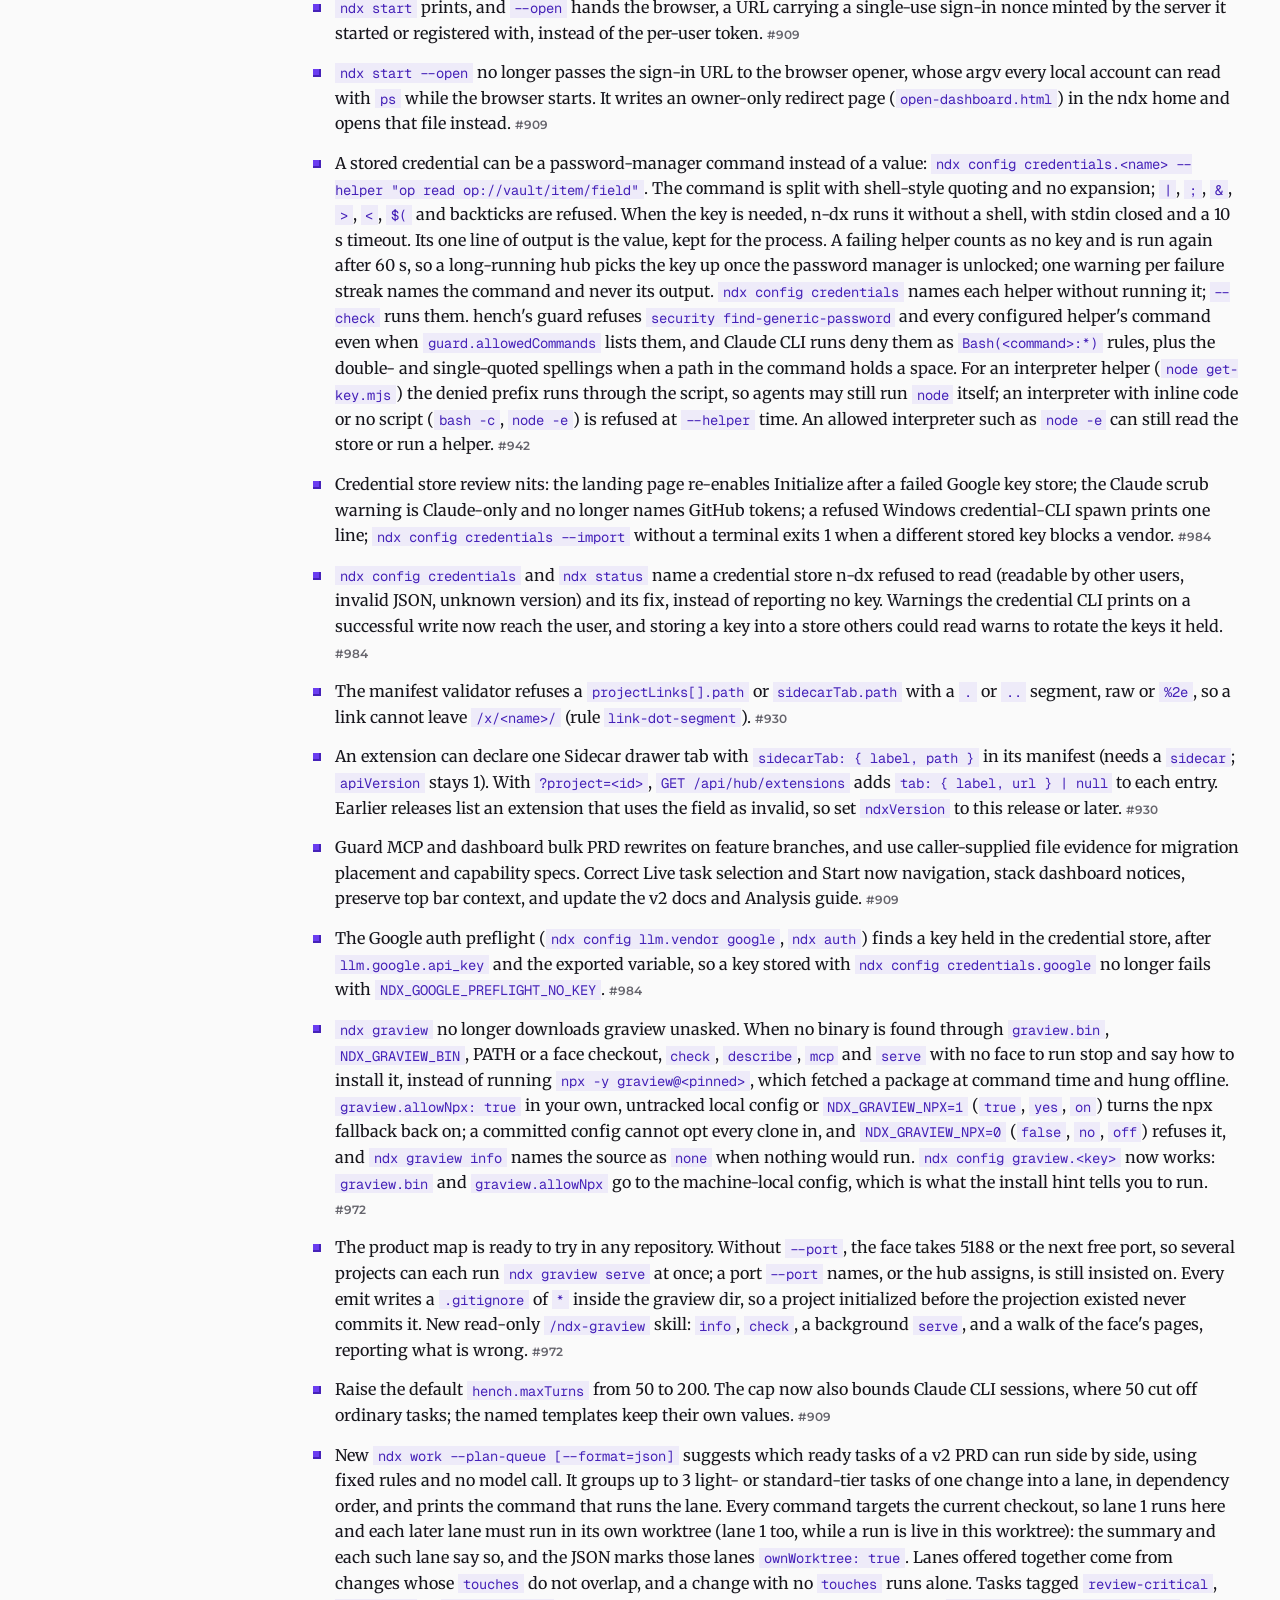
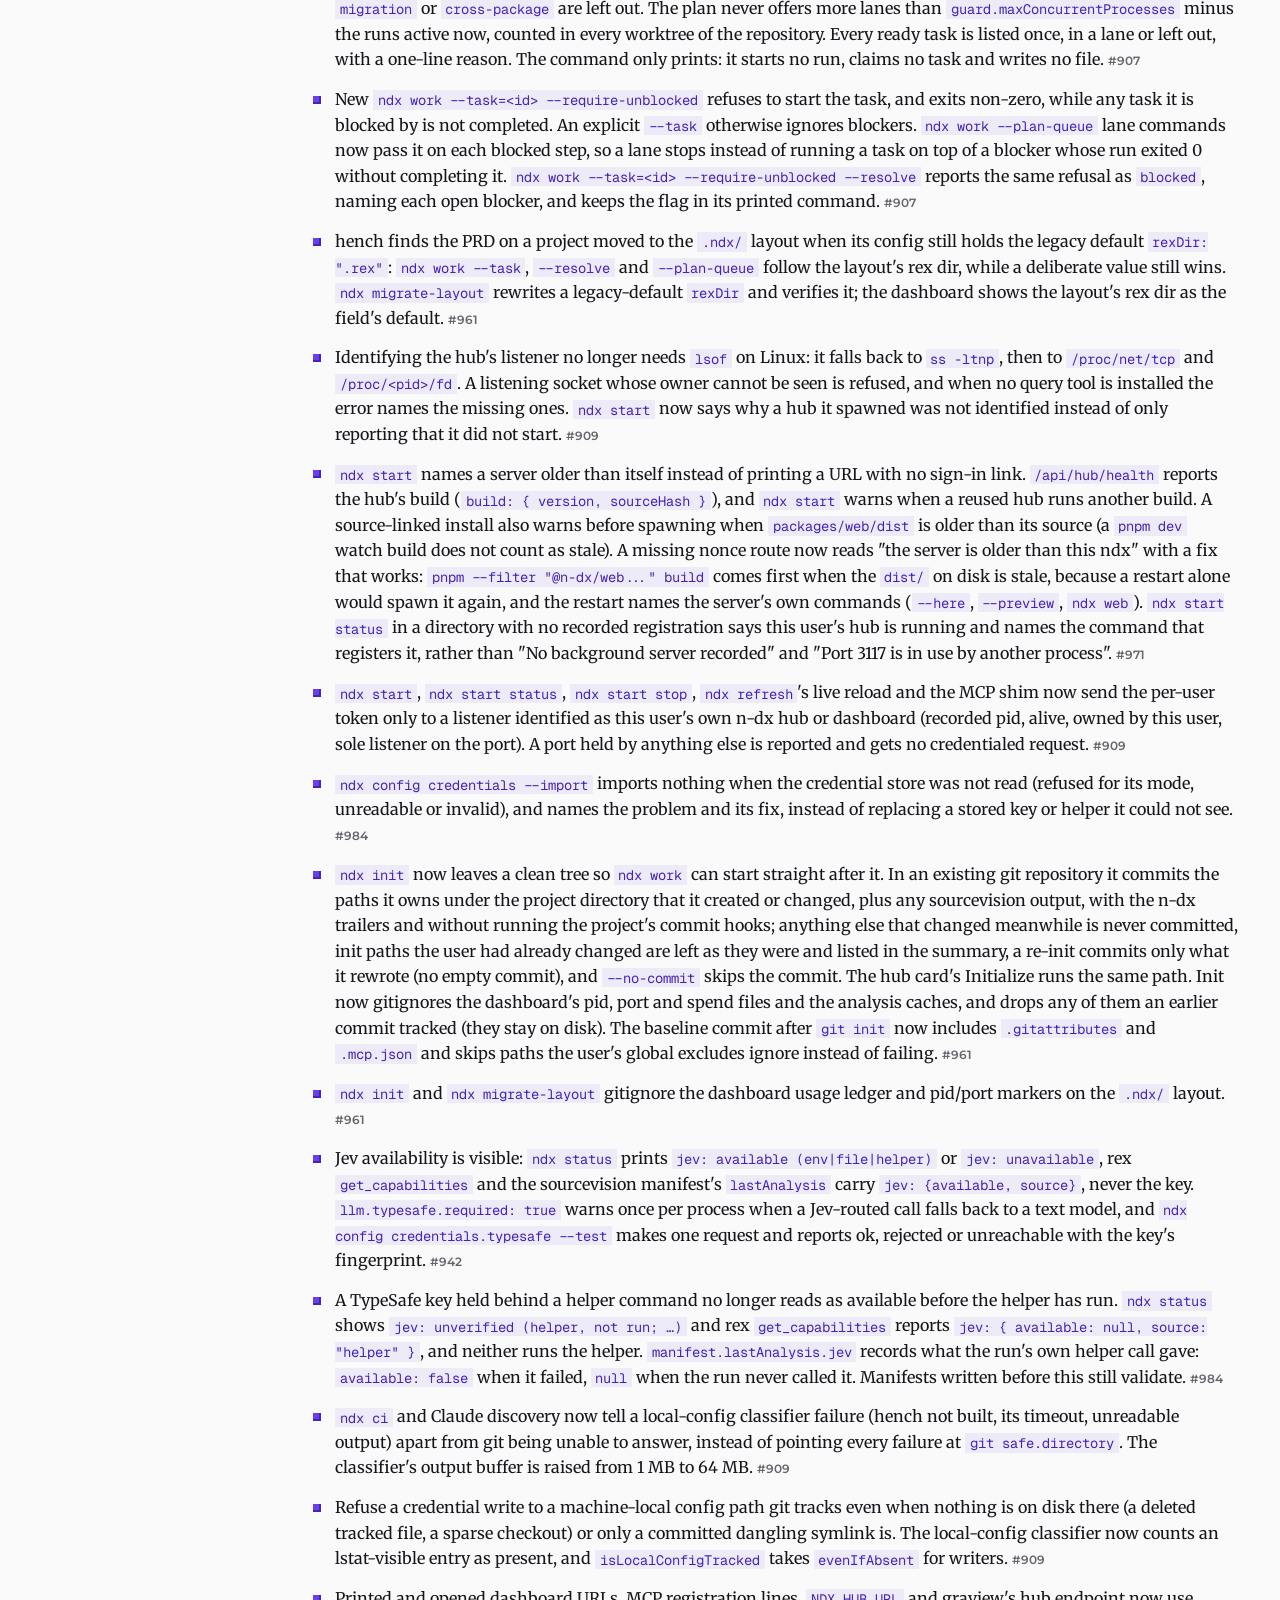
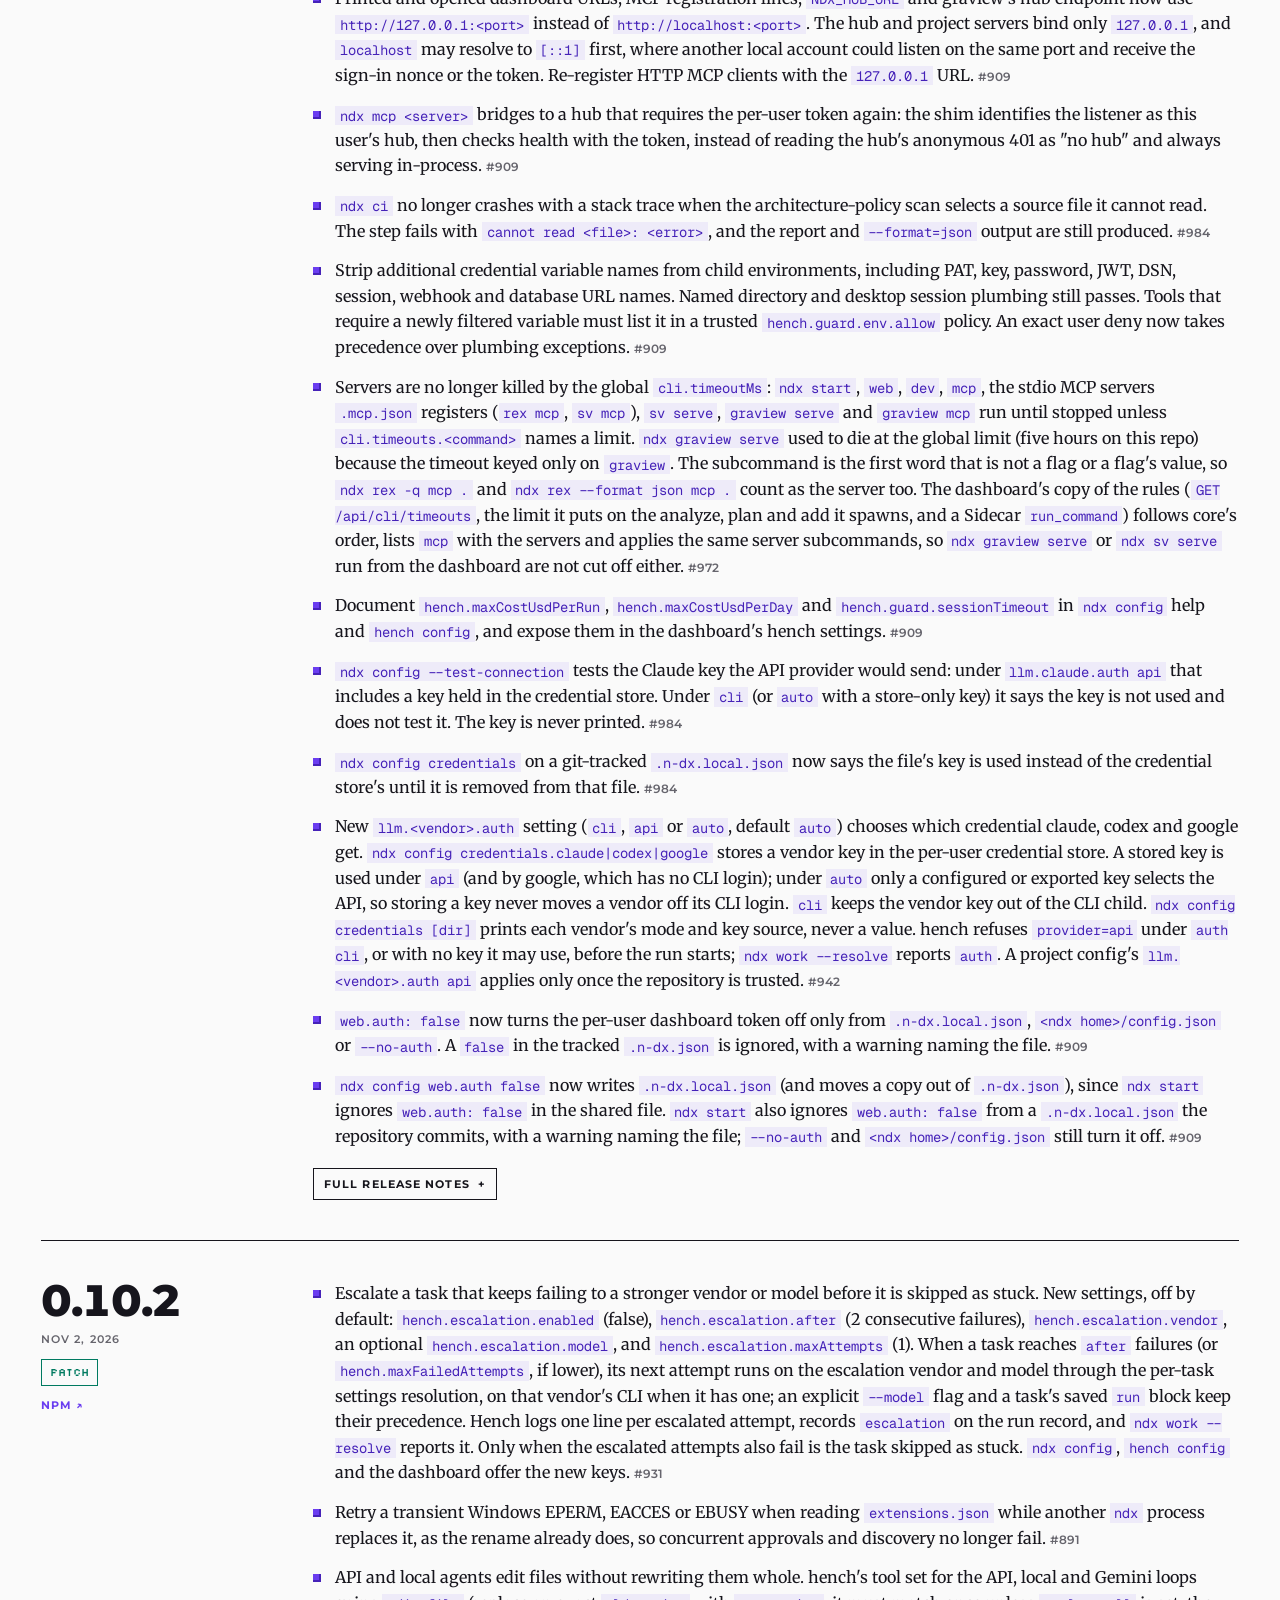
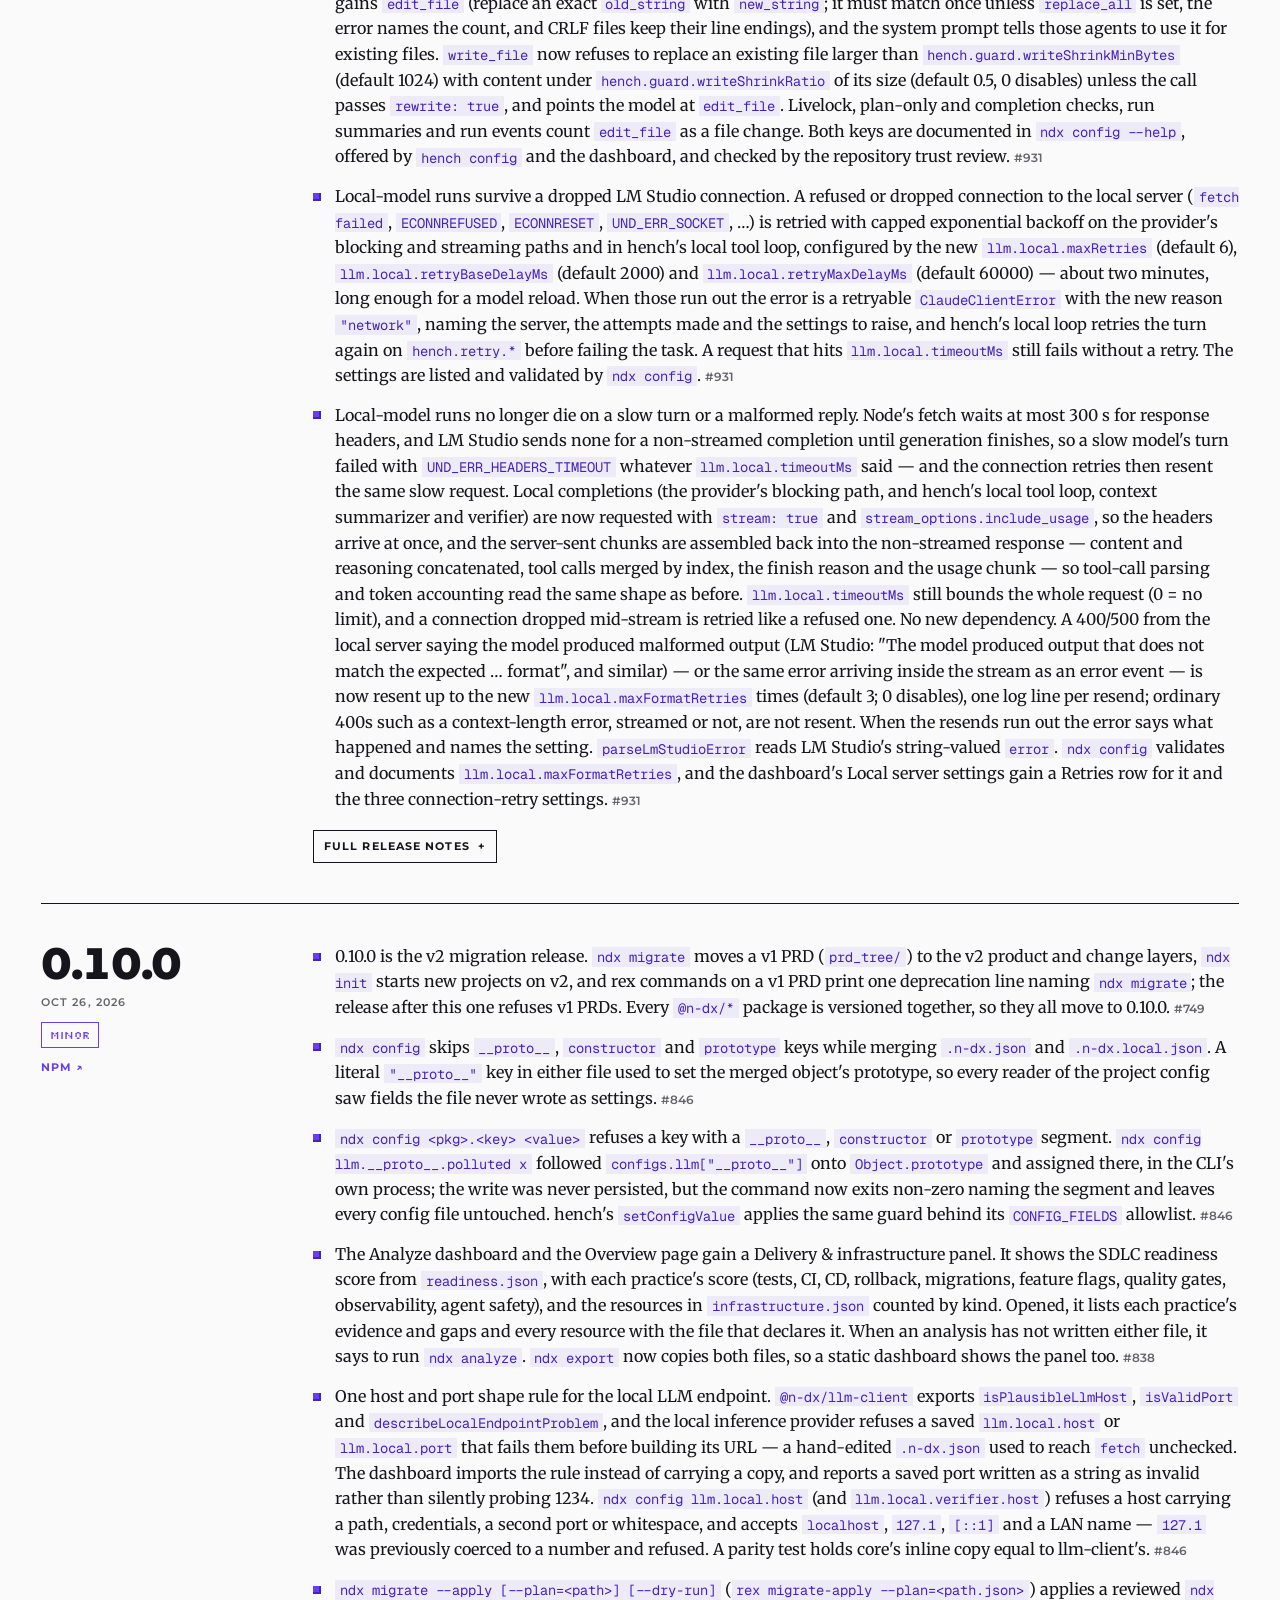
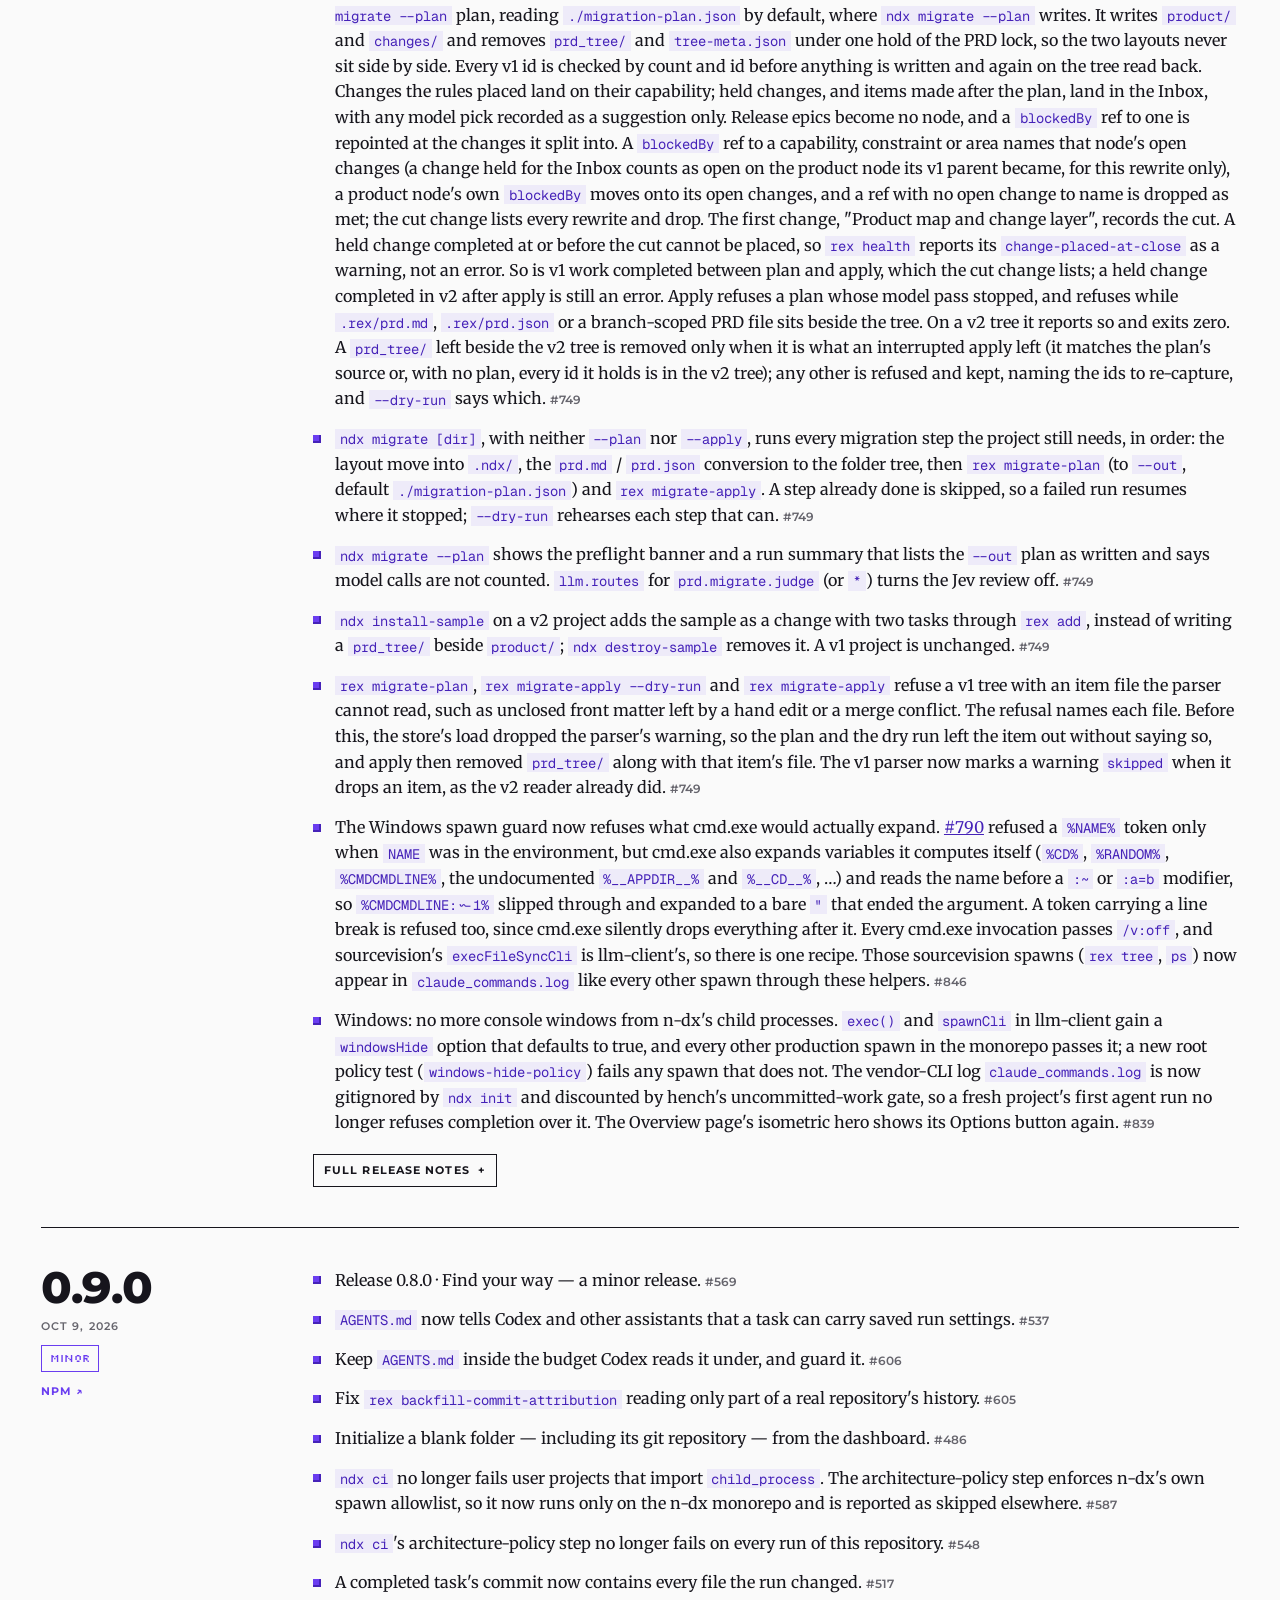
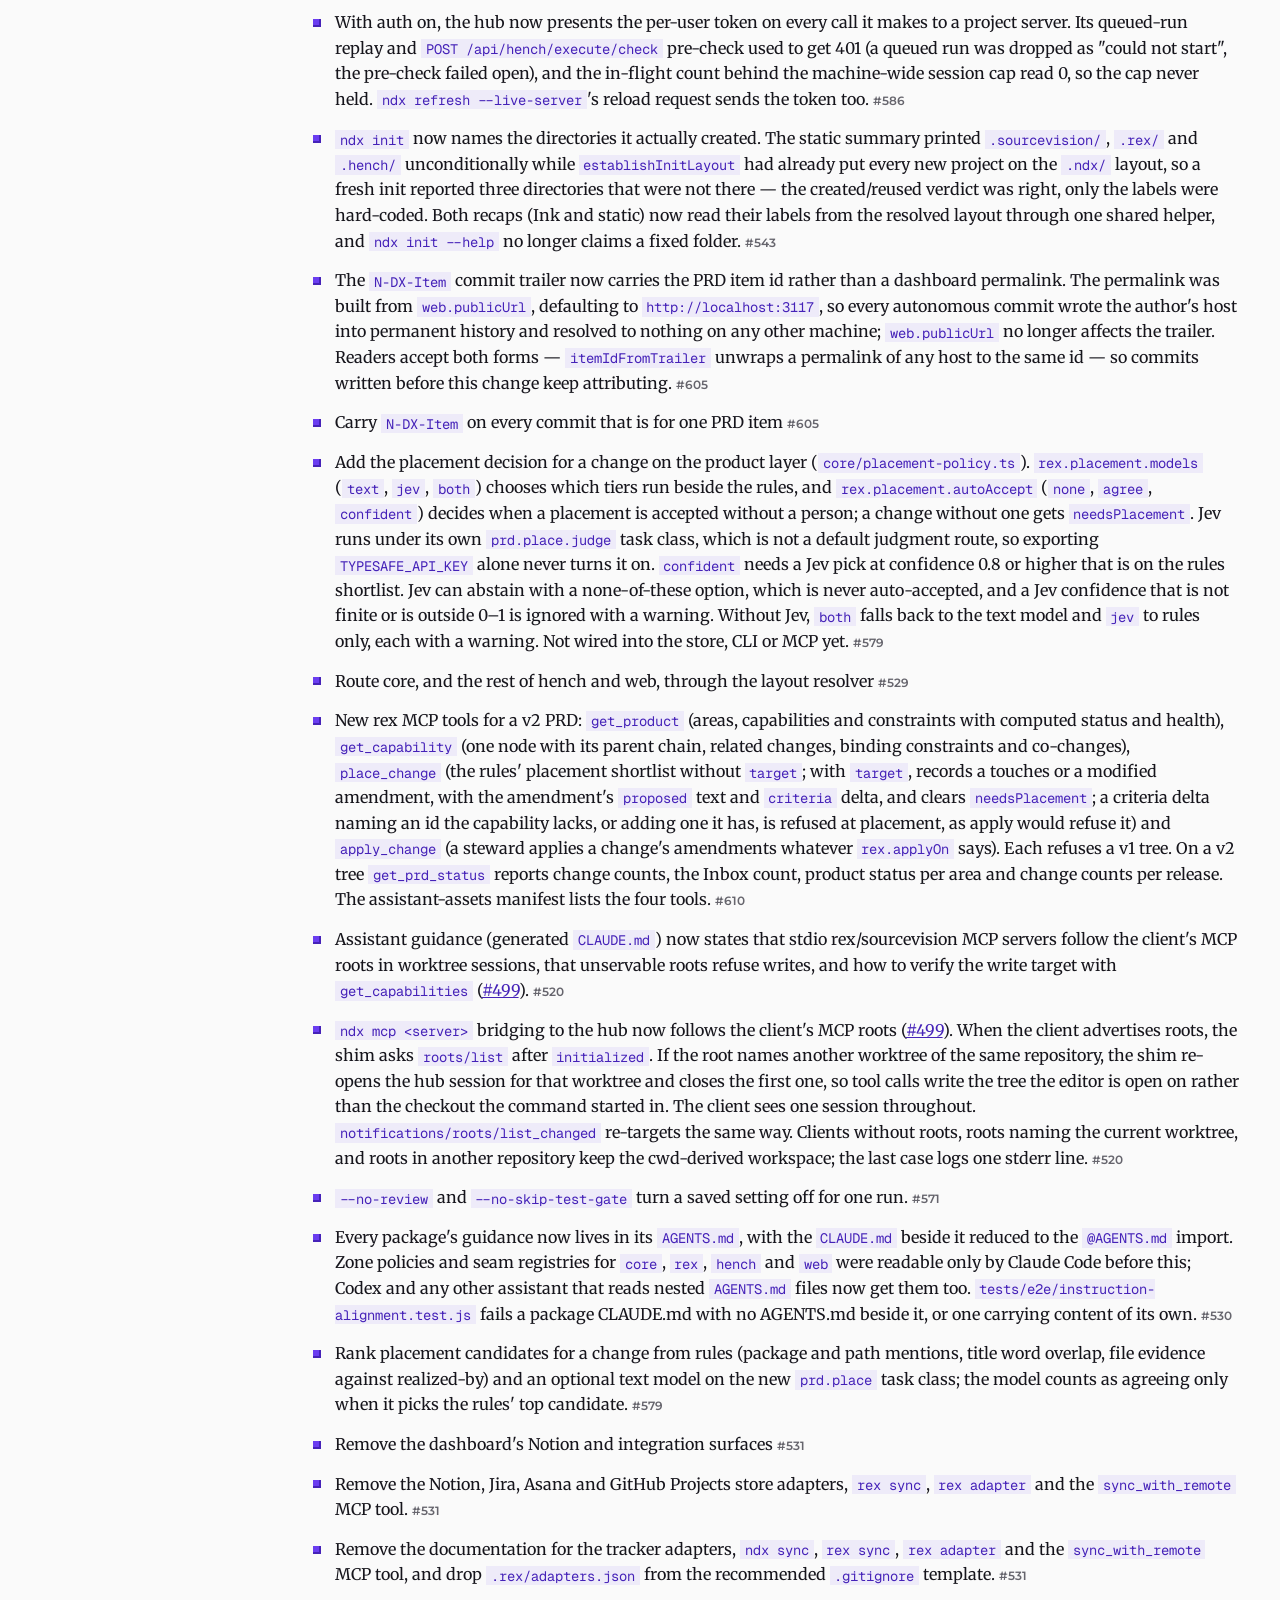
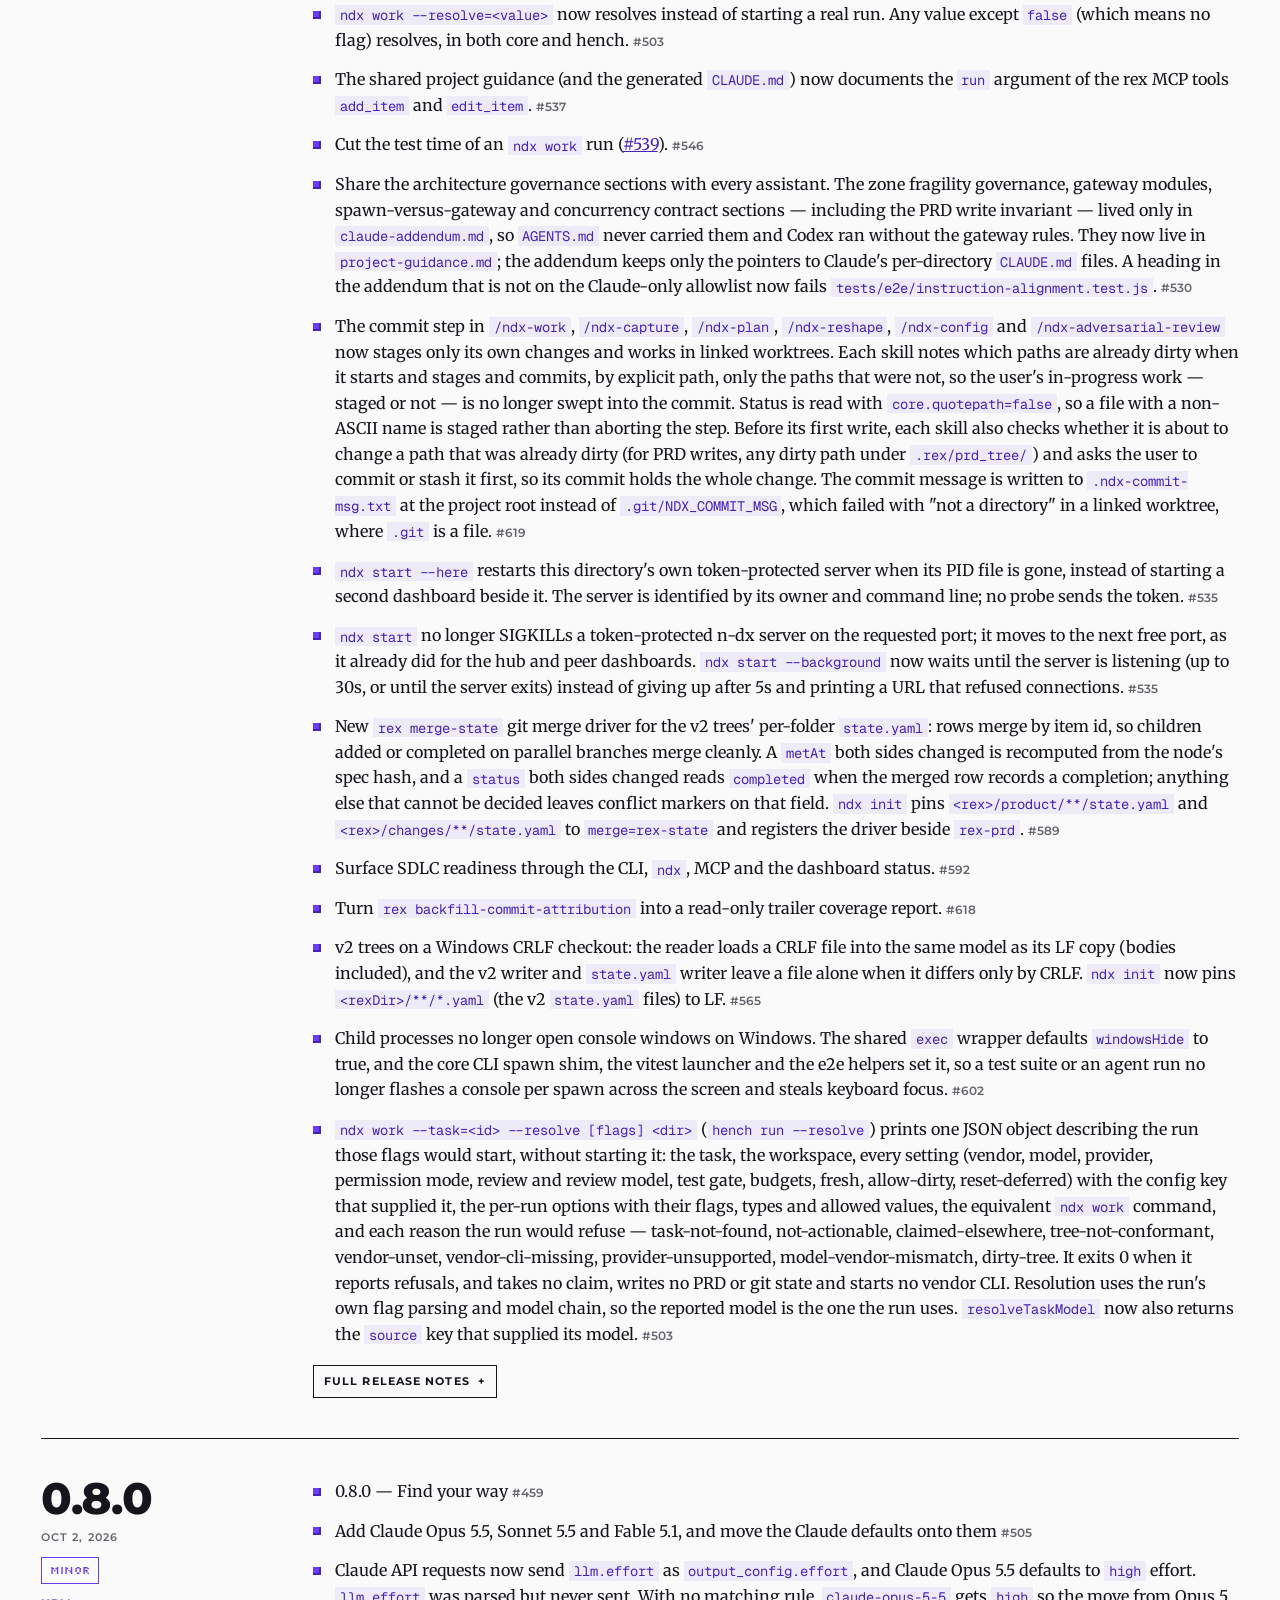
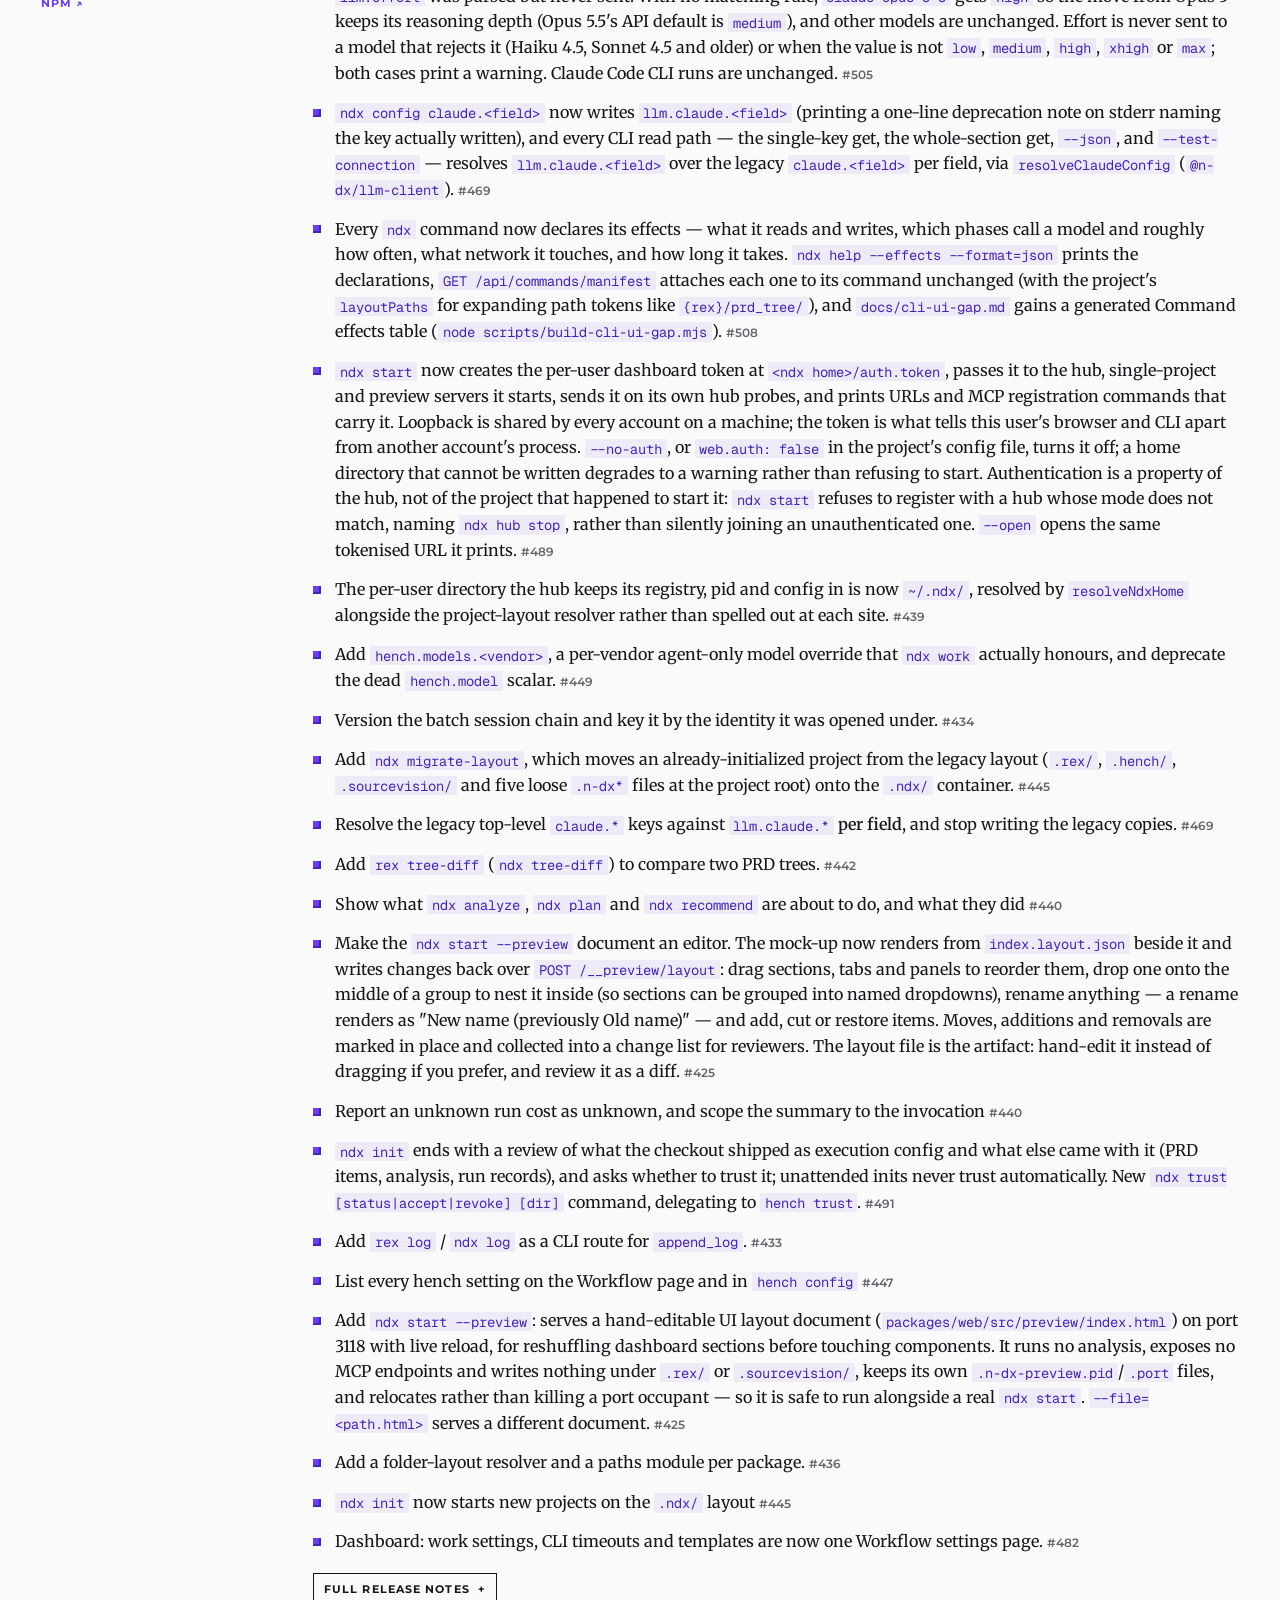
==== commit 93f1a32b: "Sync changelog for @n-dx/core v0.10.5" ====
--- a/changelog/index.html
+++ b/changelog/index.html
@@ -16,7 +16,7 @@
 <meta charset="UTF-8">
 <meta name="viewport" content="width=device-width, initial-scale=1.0">
 <title>Changelog — n-dx</title>
-<meta name="description" content="Release notes for @n-dx/core. Latest: v0.10.3 — Auth and key messages put the vendor CLI login first, point at ndx config credentials.&lt;vendor&gt; for a key, never suggest a key as a command-line…">
+<meta name="description" content="Release notes for @n-dx/core. Latest: v0.10.5 — ndx analyze --fast no longer checks the npm registry for a newer n-dx, so the static-only batch path (ndx init --no-llm, then ndx analyze --fast)…">
 <meta name="author" content="En Dash Consulting">
 <meta name="robots" content="index, follow">
 <link rel="canonical" href="https://n-dx.dev/changelog/">
@@ -28,7 +28,7 @@
 <meta property="og:type" content="website">
 <meta property="og:url" content="https://n-dx.dev/changelog/">
 <meta property="og:title" content="Changelog — n-dx">
-<meta property="og:description" content="Release notes for @n-dx/core. Latest: v0.10.3 — Auth and key messages put the vendor CLI login first, point at ndx config credentials.&lt;vendor&gt; for a key, never suggest a key as a command-line…">
+<meta property="og:description" content="Release notes for @n-dx/core. Latest: v0.10.5 — ndx analyze --fast no longer checks the npm registry for a newer n-dx, so the static-only batch path (ndx init --no-llm, then ndx analyze --fast)…">
 <meta property="og:image" content="https://n-dx.dev/n-dx-logo.png">
 <meta property="og:image:width" content="300">
 <meta property="og:image:height" content="300">
@@ -38,7 +38,7 @@
 <!-- Twitter Card -->
 <meta name="twitter:card" content="summary">
 <meta name="twitter:title" content="Changelog — n-dx">
-<meta name="twitter:description" content="Release notes for @n-dx/core. Latest: v0.10.3">
+<meta name="twitter:description" content="Release notes for @n-dx/core. Latest: v0.10.5">
 <meta name="twitter:image" content="https://n-dx.dev/n-dx-logo.png">
 <meta name="twitter:image:alt" content="n-dx logo">
 
@@ -139,13 +139,13 @@
 
 <header class="cl-hero">
   <div class="wrap">
-    <div class="bar"><span class="idx">CL</span><span>Changelog</span><span class="ticks"></span><span>v0.10.3</span></div>
+    <div class="bar"><span class="idx">CL</span><span>Changelog</span><span class="ticks"></span><span>v0.10.5</span></div>
     <div class="cl-hero-grid">
       <div>
         <h1 class="display" data-reveal>Every release,<br>in its own words.</h1>
         <p class="lede">
           Release notes for <code>@n-dx/core</code>, generated from the changesets that shipped each
-          version. Currently on <strong>v0.10.3</strong>, released Nov 6, 2026.
+          version. Currently on <strong>v0.10.5</strong>, released Nov 25, 2026.
         </p>
         <div class="cl-hero-links">
           <a href="https://www.npmjs.com/package/@n-dx/core" target="_blank" rel="noopener noreferrer" class="btn btn-ghost">View on npm ↗</a>
@@ -158,6 +158,43 @@
   </div>
 </header>
 <main id="main-content" class="cl-main wrap">
+<article class="cl-release" id="v0-10-5">
+        <header class="cl-release-head">
+          <h2 class="cl-version">
+            <a href="#v0-10-5" aria-label="Permalink to 0.10.5">0.10.5</a>
+          </h2>
+          <time class="cl-date" datetime="2026-11-25T00:56:55.732Z">Nov 25, 2026</time>
+          <span class="cl-release-bump patch">Patch</span>
+          <a class="cl-npm-link" href="https://www.npmjs.com/package/@n-dx/core/v/0.10.5" target="_blank" rel="noopener noreferrer">npm ↗</a>
+        </header>
+        <div class="cl-release-body">
+          <ul class="cl-changes" role="list">
+            <li><code>ndx analyze --fast</code> no longer checks the npm registry for a newer n-dx, so the static-only batch path (<code>ndx init --no-llm</code>, then <code>ndx analyze --fast</code>) makes no network request. <a class="cl-pr" href="https://github.com/en-dash-consulting/n-dx/pull/1051" target="_blank" rel="noopener noreferrer">#1051</a></li>
+            <li><code>n-dx hench record</code> measures Codex assisted-skill usage from cumulative rollout counters and reports unavailable usage explicitly. <a class="cl-pr" href="https://github.com/en-dash-consulting/n-dx/pull/1029" target="_blank" rel="noopener noreferrer">#1029</a></li>
+            <li><code>n-dx pair-programming</code> confines its Codex reviewer to read-only access with approvals disabled and credential masking, regardless of broader native sandbox settings. <a class="cl-pr" href="https://github.com/en-dash-consulting/n-dx/pull/1029" target="_blank" rel="noopener noreferrer">#1029</a></li>
+            <li><code>llm.effort</code> now controls supported Codex CLI and OpenAI API reasoning effort, including agent execution and review. <a class="cl-pr" href="https://github.com/en-dash-consulting/n-dx/pull/1029" target="_blank" rel="noopener noreferrer">#1029</a></li>
+            <li><code>n-dx</code> uses Luna, Sol 6.1 and Astra for unpinned Codex light, standard and heavy work, with matching init choices and dashboard defaults. <a class="cl-pr" href="https://github.com/en-dash-consulting/n-dx/pull/1029" target="_blank" rel="noopener noreferrer">#1029</a></li>
+            <li><code>ndx analyze</code> now recognises third-party libraries copied into a repository by hand and leaves them out of zones, classification, the call graph, primary-language detection, readiness evidence and migration totals. <a class="cl-pr" href="https://github.com/en-dash-consulting/n-dx/pull/1051" target="_blank" rel="noopener noreferrer">#1051</a></li>
+            <li><code>ndx config hench.testGate.maxWorkers</code> refuses any value that is not a whole number of at least 1, such as <code>0</code>, <code>-1</code>, <code>2.5</code> or <code>abc</code>. <a class="cl-pr" href="https://github.com/en-dash-consulting/n-dx/pull/1030" target="_blank" rel="noopener noreferrer">#1030</a></li>
+            <li>Settings › Project no longer lists eight feature toggles that nothing read: call graph, enrichment, component catalog, parent auto-complete, budget enforcement, auto-retry, guard rails and adaptive workflow. <a class="cl-pr" href="https://github.com/en-dash-consulting/n-dx/pull/1037" target="_blank" rel="noopener noreferrer">#1037</a></li>
+            <li><code>n-dx config --help</code> and run diagnostics explain capability-gated Codex forks and identity fallbacks without denying session resume support. <a class="cl-pr" href="https://github.com/en-dash-consulting/n-dx/pull/1029" target="_blank" rel="noopener noreferrer">#1029</a></li>
+            <li><code>ndx init --no-llm</code> initializes a project with no model call, no vendor CLI spawn and no network request, for batch runs over many repositories. <a class="cl-pr" href="https://github.com/en-dash-consulting/n-dx/pull/1051" target="_blank" rel="noopener noreferrer">#1051</a></li>
+            <li><code>ndx analyze</code> now leaves minified bundles out of <code>callgraph.json</code>; <code>--include-minified</code> maps them again. <a class="cl-pr" href="https://github.com/en-dash-consulting/n-dx/pull/1051" target="_blank" rel="noopener noreferrer">#1051</a></li>
+            <li><code>ndx analyze</code> now detects a folder that is a near-copy of another, such as a legacy <code>edit/</code> beside <code>app/</code>, and counts its identical files once. <a class="cl-pr" href="https://github.com/en-dash-consulting/n-dx/pull/1051" target="_blank" rel="noopener noreferrer">#1051</a></li>
+            <li><code>ndx analyze</code> now detects PHP repositories as PHP instead of analysing them as TypeScript, and <code>php</code> is a valid <code>language</code> setting in <code>ndx config</code> and on Settings › Project. <a class="cl-pr" href="https://github.com/en-dash-consulting/n-dx/pull/1051" target="_blank" rel="noopener noreferrer">#1051</a></li>
+            <li><code>n-dx init</code> preserves project Codex model pins, unrelated settings and operator MCP servers while refreshing n-dx-owned MCP tables. <a class="cl-pr" href="https://github.com/en-dash-consulting/n-dx/pull/1029" target="_blank" rel="noopener noreferrer">#1029</a></li>
+            <li><code>n-dx</code> preserves explicit Codex model pins across configuration, task execution and review, including older IDs supported by API-key authentication. <a class="cl-pr" href="https://github.com/en-dash-consulting/n-dx/pull/1029" target="_blank" rel="noopener noreferrer">#1029</a></li>
+            <li><code>n-dx init</code> preserves operator MCP settings and model pins when refreshing assistant setup or switching providers. <a class="cl-pr" href="https://github.com/en-dash-consulting/n-dx/pull/1029" target="_blank" rel="noopener noreferrer">#1029</a></li>
+            <li>Internal: remove dead code without changing behaviour: empty placeholder modules, unused re-export barrels and shims, unexported helpers and exports nothing imported, and unused locals in the dashboard. <a class="cl-pr" href="https://github.com/en-dash-consulting/n-dx/pull/1096" target="_blank" rel="noopener noreferrer">#1096</a></li>
+            <li><code>ndx start --preview</code> is removed: the editable UI layout mock-up it served on port 3118 no longer ships, and the flag is now refused. <a class="cl-pr" href="https://github.com/en-dash-consulting/n-dx/pull/1085" target="_blank" rel="noopener noreferrer">#1085</a></li>
+            <li><code>n-dx config</code> explains that <code>agent.review</code> controls effort only, and Settings shows the actual reviewer separately from model tiers. <a class="cl-pr" href="https://github.com/en-dash-consulting/n-dx/pull/1029" target="_blank" rel="noopener noreferrer">#1029</a></li>
+            <li>Internal: refactor packages/core and the root scripts without changing CLI output: config set and get share one validator, colour goes through cli-brand, and runExport and runWeb are split into named steps. <a class="cl-pr" href="https://github.com/en-dash-consulting/n-dx/pull/1065" target="_blank" rel="noopener noreferrer">#1065</a></li>
+            <li><code>sv analyze --fast</code> now makes no model or network calls: no TypeSafe (Jev) judgment requests and no <code>claude_commands.log</code> in the project, even with a TypeSafe key set. <a class="cl-pr" href="https://github.com/en-dash-consulting/n-dx/pull/1051" target="_blank" rel="noopener noreferrer">#1051</a></li>
+            <li><code>ndx</code> now warns when a project on the <code>.ndx/</code> layout also has a root <code>.n-dx.json</code> or <code>.n-dx.local.json</code>, which it never reads. <a class="cl-pr" href="https://github.com/en-dash-consulting/n-dx/pull/1051" target="_blank" rel="noopener noreferrer">#1051</a></li>
+          </ul>
+          <details class="cl-detail"><summary>Full release notes</summary><div class="cl-detail-body"><div class="cl-note"><p class="cl-note-lead"><code>ndx analyze --fast</code> no longer checks the npm registry for a newer n-dx, so the static-only batch path (<code>ndx init --no-llm</code>, then <code>ndx analyze --fast</code>) makes no network request.</p><p><code>ndx analyze --help</code> now lists <code>--fast</code>. An invented legacy PHP estate fixture and an end-to-end test of that batch path cover PHP detection, include resolution, database tables, legacy construct counts, parse problems, and the absence of model calls, network requests and secret values.</p></div><div class="cl-note"><p class="cl-note-lead"><code>n-dx hench record</code> measures Codex assisted-skill usage from cumulative rollout counters and reports unavailable usage explicitly.</p><p>Start with <code>n-dx hench usage mark --task=&lt;id&gt;</code>. Codex discovery uses <code>CODEX_THREAD_ID</code> and <code>CODEX_HOME</code>; explicit session and transcript flags support wrappers. Cached input is separated from fresh input, repeated counters are ignored, and nested records exclude previously attributed spans. Claude message accounting remains supported.</p><p>Codex records retain their vendor when usage is unavailable, supplied explicitly, or disabled. A transcript from a different vendor cannot consume the selected session&#39;s marks or watermark.</p><p>Action needed: use marks instead of <code>--since</code> for Codex rollouts. Missing counters, unsupported formats, and counter resets preserve the boundary for recovery and report unavailable diagnostics. Partial transcripts report partial diagnostics.</p><p>Soft freeze: additive Codex transcript discovery and persisted diagnostics; existing Claude commands and record fields remain available.</p></div><div class="cl-note"><p class="cl-note-lead"><code>n-dx pair-programming</code> confines its Codex reviewer to read-only access with approvals disabled and credential masking, regardless of broader native sandbox settings.</p><p>Action needed: use a Codex CLI supporting <code>--strict-config</code>. Reviewer commands cannot write files; configured test commands continue to run separately on the host.</p></div><div class="cl-note"><p class="cl-note-lead"><code>llm.effort</code> now controls supported Codex CLI and OpenAI API reasoning effort, including agent execution and review.</p><p>Codex checks the selected client&#39;s advertised model capabilities before sending an override. Unsupported settings and unavailable capability information warn clearly. OpenAI blocking and streaming requests validate effort against model support. Without an explicit rule, existing client settings and defaults remain unchanged.</p><p><code>n-dx config</code> accepts <code>none</code>, <code>minimal</code>, and <code>ultra</code> alongside the existing effort levels, and recognizes <code>agent.review</code>. Each provider still checks support for the selected model before sending the setting.</p></div><div class="cl-note"><p class="cl-note-lead"><code>n-dx</code> uses Luna, Sol 6.1 and Astra for unpinned Codex light, standard and heavy work, with matching init choices and dashboard defaults.</p><p>Action needed: To retain a previous standard execution default, set <code>n-dx config llm.codex.model &lt;model-id&gt; .</code>. This pins standard work only. Preserve heavy work with <code>n-dx config llm.tiers.codex.heavy &lt;model-id&gt; .</code> and light work with <code>n-dx config llm.tiers.codex.light &lt;model-id&gt; .</code> (or <code>n-dx config llm.codex.lightModel &lt;model-id&gt; .</code>). To retain a reviewer, set <code>n-dx config llm.codex.reviewModel &lt;model-id&gt; .</code>. Use the previous model ID for each slot you want to keep.</p><p>Routine review uses Sol 6.1; a saved heavy review tier uses Astra. Existing execution, tier, Hench, task and reviewer pins are preserved without rewriting saved settings. GPT-5.5 remains selectable with an API-key-only label reflecting its ChatGPT sign-in retirement.</p><p>The heavy tier pin also retains the model for saved <code>run.reviewTier: heavy</code> reviews. Such a saved tier takes precedence over <code>llm.codex.reviewModel</code>; explicit task reviewer models and CLI reviewer overrides still win.</p><p>These are workload recommendations, not n-dx benchmarks or proof of account access. Codex effort remains at client defaults pending separate effort support.</p></div><div class="cl-note"><p class="cl-note-lead"><code>ndx analyze</code> now recognises third-party libraries copied into a repository by hand and leaves them out of zones, classification, the call graph, primary-language detection, readiness evidence and migration totals.</p><p>Mark them with <code>sourcevision.thirdParty</code> globs in the project config, <code>--third-party=&lt;glob&gt;</code> or <code>--third-party-file=&lt;path&gt;</code>; well-known libraries (PHPExcel, YUI, EditArea, the AuthorizeNet SDK, TinyMCE and others) are recognised from their own headers or directory names. A <code>!glob</code> denies a match.</p><p>Each such file stays in <code>inventory.json</code>, marked <code>thirdParty</code> with the reason and counted in <code>summary.thirdParty</code>, and imports into it still resolve. Analyze prints one line with the count per reason. <code>--include-third-party</code> maps them in <code>callgraph.json</code>. <code>sdlc-profile.json</code> counts their legacy constructs and dynamic code apart, under <code>ecosystem.&lt;language&gt;.thirdParty</code>, and an <code>outbound.json</code> call inside one is kept and marked <code>thirdParty</code>. A repository whose libraries had been read as application code gets a different, smaller zone map, by design.</p></div><div class="cl-note"><p class="cl-note-lead"><code>ndx config hench.testGate.maxWorkers</code> refuses any value that is not a whole number of at least 1, such as <code>0</code>, <code>-1</code>, <code>2.5</code> or <code>abc</code>.</p><p>Hench&#39;s own config schema rejects those values, so saving one would stop <code>hench config</code> and <code>hench record</code> from loading the file and make <code>ndx work</code> drop the whole <code>testGate</code> block.</p></div><div class="cl-note"><p class="cl-note-lead">Settings › Project no longer lists eight feature toggles that nothing read: call graph, enrichment, component catalog, parent auto-complete, budget enforcement, auto-retry, guard rails and adaptive workflow.</p><p>Switching them never changed anything. The call graph and component catalog are built on every analysis, enrichment follows the analyze mode, parents always auto-complete, and guard rails are always on. Budget enforcement and adaptive workflow were never built. <code>PUT /api/features</code> now refuses the eight keys as unknown, and <code>ndx config --help</code> and the static export no longer name them. A <code>.n-dx.json</code> that still stores one loads as before, and the stored value is ignored, as it always was.</p></div><div class="cl-note"><p class="cl-note-lead"><code>ndx init --no-llm</code> initializes a project with no model call, no vendor CLI spawn and no network request, for batch runs over many repositories.</p><p>Under <code>--no-llm</code>, init skips the vendor auth check, the <code>claude</code> lookup behind MCP registration (<code>--mcp-scope=local</code> registers nothing) and the update check, and it never prompts for a provider or model. It prints one line naming what it skipped, and the summary reads <code>Model features  not checked (--no-llm)</code>. The vendor is recorded only from <code>--provider</code> or existing config, unchecked; with neither, init leaves it unset instead of stopping. No <code>claude_commands.log</code> is written. Init&#39;s analysis was already <code>--fast</code>.</p></div><div class="cl-note"><p class="cl-note-lead"><code>ndx analyze</code> now leaves minified bundles out of <code>callgraph.json</code>; <code>--include-minified</code> maps them again.</p><p>A file is minified when its name is <code>*.min.js</code>, <code>*.min.mjs</code>, <code>*.min.cjs</code>, <code>*.min.css</code>, <code>*-min.js</code>, <code>*.bundle.js</code> or a JS/CSS source map, or when a JS or CSS file has a line over 2,000 characters in its first 64 KiB. The inventory gives these files role <code>generated</code> wherever they sit, and still lists them. The call graph and the component catalog no longer parse files with role <code>generated</code> or <code>asset</code>, so a committed jQuery or theme bundle no longer adds hundreds of thousands of functions to <code>callgraph.json</code>. The analyze log names how many minified files were left out. <code>callgraph.json</code> covers JavaScript and TypeScript only; PHP call facts are not in it yet.</p><p>Call-cycle counting no longer overflows the stack on a call chain thousands of functions deep.</p></div><div class="cl-note"><p class="cl-note-lead"><code>ndx analyze</code> now detects a folder that is a near-copy of another, such as a legacy <code>edit/</code> beside <code>app/</code>, and counts its identical files once.</p><p>Each identical file of the copy is marked <code>mirrorOf</code> in <code>inventory.json</code> with its counterpart&#39;s path, <code>summary.mirrored</code> counts them, and analyze prints one <code>[mirror]</code> line per pair. Those files are left out of zones, classification, the call graph and migration totals; files where the copy diverged stay first-party. <code>sourcevision.mirrors</code> in the project config sets a pair (<code>{ &quot;edit/&quot;: &quot;app/&quot; }</code>) or denies one (<code>{ &quot;edit/&quot;: false }</code>).</p></div><div class="cl-note"><p class="cl-note-lead"><code>ndx analyze</code> now detects PHP repositories as PHP instead of analysing them as TypeScript, and <code>php</code> is a valid <code>language</code> setting in <code>ndx config</code> and on Settings › Project.</p><p>A repository is PHP when it has a root <code>composer.json</code> (weighed by source count against other markers, as for any language), or, with no other marker, a <code>.php</code> file at its root or an <code>index.php</code> in <code>public/</code>, <code>web/</code>, <code>htdocs/</code>, <code>www/</code> or <code>public_html/</code>. A TypeScript repository with a few PHP files keeps its detection. PHP files are inventoried and classified only; no PHP pack exists yet, so imports, zones and every other artifact are unchanged for them.</p><p><code>.inc</code>, <code>.module</code> and <code>.install</code> count as PHP only in a PHP repository. There, <code>vendor/</code> is skipped only beside a <code>composer.json</code>, so hand-copied libraries in a legacy <code>vendor/</code> are inventoried, and <code>cache/</code>, <code>tmp/</code> and <code>.phpunit.cache/</code> are skipped unless they directly hold a <code>.php</code> file. <code>.phtml</code>, <code>.php3</code>, <code>.php4</code> and <code>.php5</code> files are labelled PHP in every repository.</p></div><div class="cl-note"><p class="cl-note-lead"><code>n-dx init</code> preserves project Codex model pins, unrelated settings and operator MCP servers while refreshing n-dx-owned MCP tables.</p><p>Action needed: If init reports an unsafe TOML merge, resolve duplicate definitions or express unsupported syntax using ordinary <code>[table]</code> definitions and simple keys before rerunning <code>n-dx init</code>.</p><p>Unreadable, linked or unsupported existing configs are left untouched. Inline tables, array tables, dotted assignments and multiline strings require manual conversion; Claude setup is unchanged.</p></div><div class="cl-note"><p class="cl-note-lead"><code>n-dx</code> preserves explicit Codex model pins across configuration, task execution and review, including older IDs supported by API-key authentication.</p><p>Action needed: If Codex rejects a pinned model with ChatGPT authentication, explicitly select an available model in the originating setting, or configure an API key with <code>n-dx config credentials.codex</code> and select <code>n-dx config llm.codex.auth api</code> if your API project supports that model.</p><p>Model defaults no longer replace older pins. Authentication-specific model rejections explain the choice without changing settings or retrying with another model. Older IDs missing from the pricing table are reported as unknown instead of using a replacement model&#39;s rates as known prices.</p><p>Long, repetitive provider errors no longer stall Codex model-rejection guidance.</p></div><div class="cl-note"><p class="cl-note-lead"><code>n-dx init</code> preserves operator MCP settings and model pins when refreshing assistant setup or switching providers.</p><p>Codex config refusals leave existing bytes intact while instructions and skills still refresh. MCP launch updates retain disabled-server settings, timeouts, extra fields and adjacent comments. Interactive confirmation keeps off-catalog pins, and provider switches retain each vendor&#39;s own compatible pin. Invalid namespace pins are cleared with a diagnostic.</p></div><div class="cl-note"><p class="cl-note-lead">Internal: remove dead code without changing behaviour: empty placeholder modules, unused re-export barrels and shims, unexported helpers and exports nothing imported, and unused locals in the dashboard.</p><p>Removed <code>hench/src/tools/pr-status-trailers.ts</code>, <code>hench/src/process/exec-shell.ts</code>, <code>hench/src/types/index.ts</code>, <code>rex/src/core/compact-single-children.ts</code> and <code>sourcevision/src/analyzers/index.ts</code>; none had an importer. The <code>./dist/*</code> subpaths of those files no longer exist; that export is an internal escape hatch with no stability guarantee.</p></div><div class="cl-note"><p class="cl-note-lead"><code>ndx start --preview</code> is removed: the editable UI layout mock-up it served on port 3118 no longer ships, and the flag is now refused.</p><p>Action needed: stop a preview server that is still running with <code>ndx start --preview stop .</code> before upgrading, and delete any leftover <code>.n-dx-preview.pid</code> and <code>.n-dx-preview.port</code> files from the project root. After the upgrade, <code>ndx start --preview</code> exits with an error rather than starting or stopping anything.</p><p>The preview was a design surface for rearranging the dashboard&#39;s layout, not a second dashboard. The <code>web preview</code> subcommand, its <code>--file=</code> option, the <code>packages/web/src/preview/</code> documents and the <code>dist/preview/</code> copy in the published <code>@n-dx/web</code> package go with it. The flag is refused rather than ignored so that <code>ndx start --preview stop</code> cannot fall through to stopping the dashboard.</p></div><div class="cl-note"><p class="cl-note-lead"><code>n-dx config</code> explains that <code>agent.review</code> controls effort only, and Settings shows the actual reviewer separately from model tiers.</p><p>Choose the reviewer with <code>llm.&lt;vendor&gt;.reviewModel</code> or a task&#39;s saved <code>reviewTier</code> or <code>reviewModels</code>. Existing model precedence and effort rules remain unchanged; an <code>llm.routes.agent.review</code> entry has no effect and no longer appears as an active route override.</p></div><div class="cl-note"><p class="cl-note-lead"><code>sv analyze --fast</code> now makes no model or network calls: no TypeSafe (Jev) judgment requests and no <code>claude_commands.log</code> in the project, even with a TypeSafe key set.</p><p>Action needed: a run that relied on Jev judgments (move, finding, fragility, typed-finding grading) while passing <code>--fast</code> gets none now; drop <code>--fast</code> to keep them.</p><p>Every judgment route resolves to none under <code>--fast</code>, and a text-model call is refused, so no phase can reach a model whatever keys or config exist. The <code>rex tree</code> and <code>rex tree-diff</code> reads behind <code>pr-markdown.md</code>, and the <code>ps</code> liveness check, are no longer written to <code>claude_commands.log</code>: they are not vendor-CLI calls. <code>pr-markdown.md</code> is unchanged. <code>execFileSyncCli</code> takes <code>logInvocation: false</code> for such calls.</p></div><div class="cl-note"><p class="cl-note-lead"><code>ndx</code> now warns when a project on the <code>.ndx/</code> layout also has a root <code>.n-dx.json</code> or <code>.n-dx.local.json</code>, which it never reads.</p><p>Action needed: move those settings into <code>.ndx/config.json</code> (or <code>.ndx/config.local.json</code>), or set them with <code>ndx config</code>, then delete the root file.</p><p>The warning names each ignored file and its top-level sections, never values, and prints once per command. Before this, a setting such as <code>cli.timeouts.analyze: 0</code> in a stray root file silently did not apply. The file is not read as a fallback: each layout has one config source.</p></div></div></details>
+        </div>
+      </article>
 <article class="cl-release" id="v0-10-3">
         <header class="cl-release-head">
           <h2 class="cl-version">
